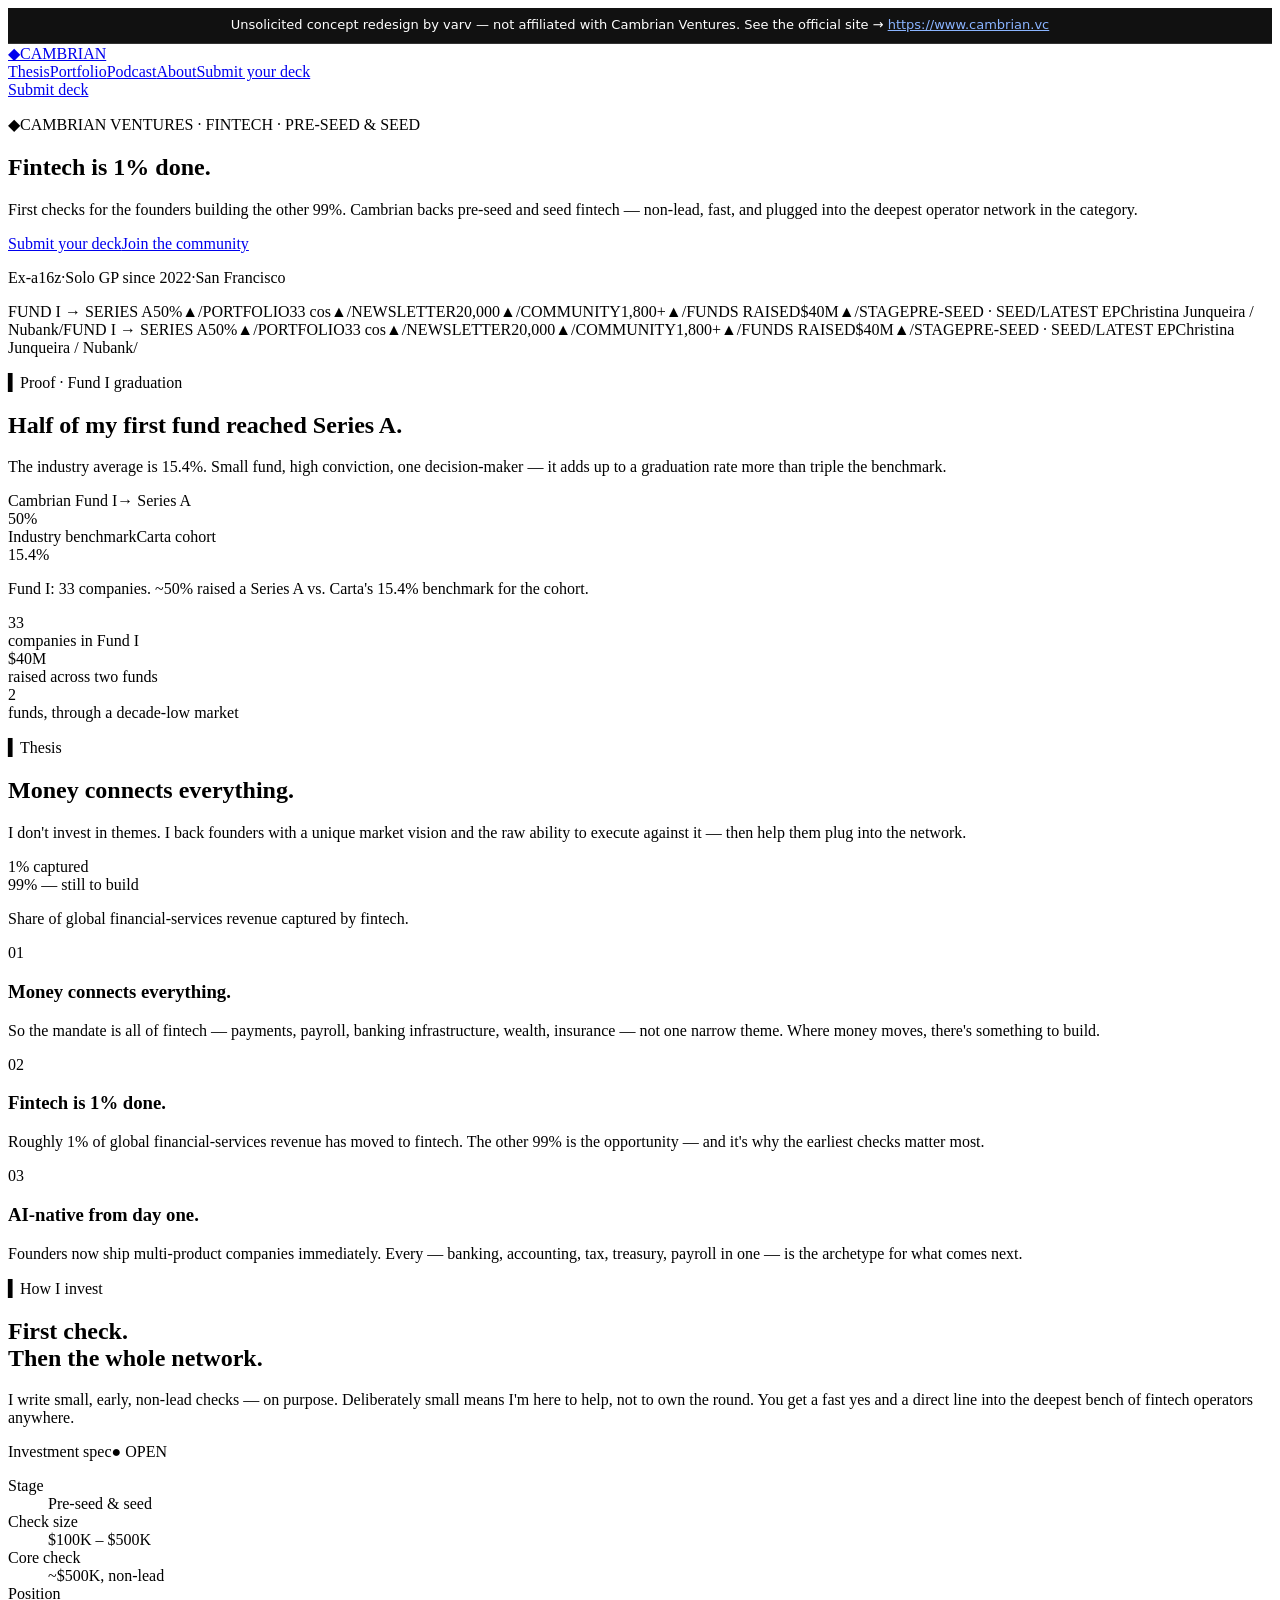
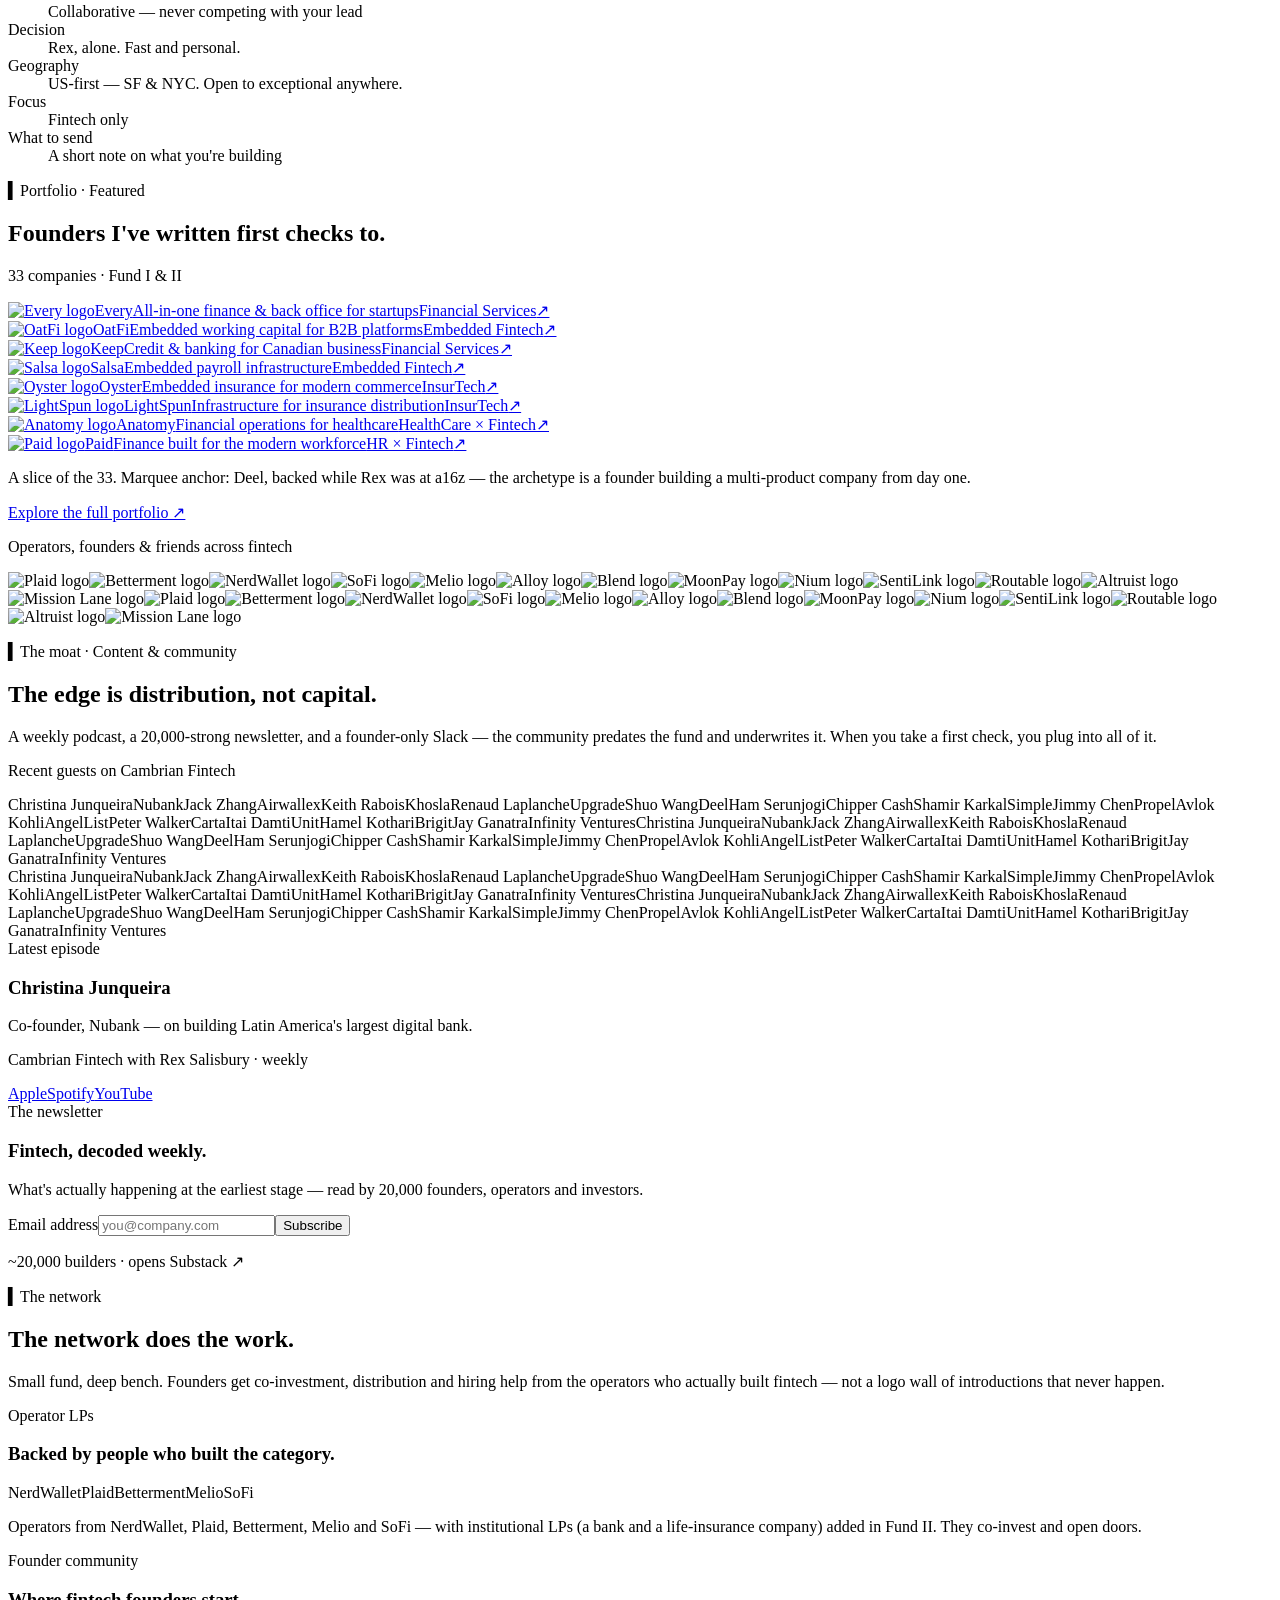
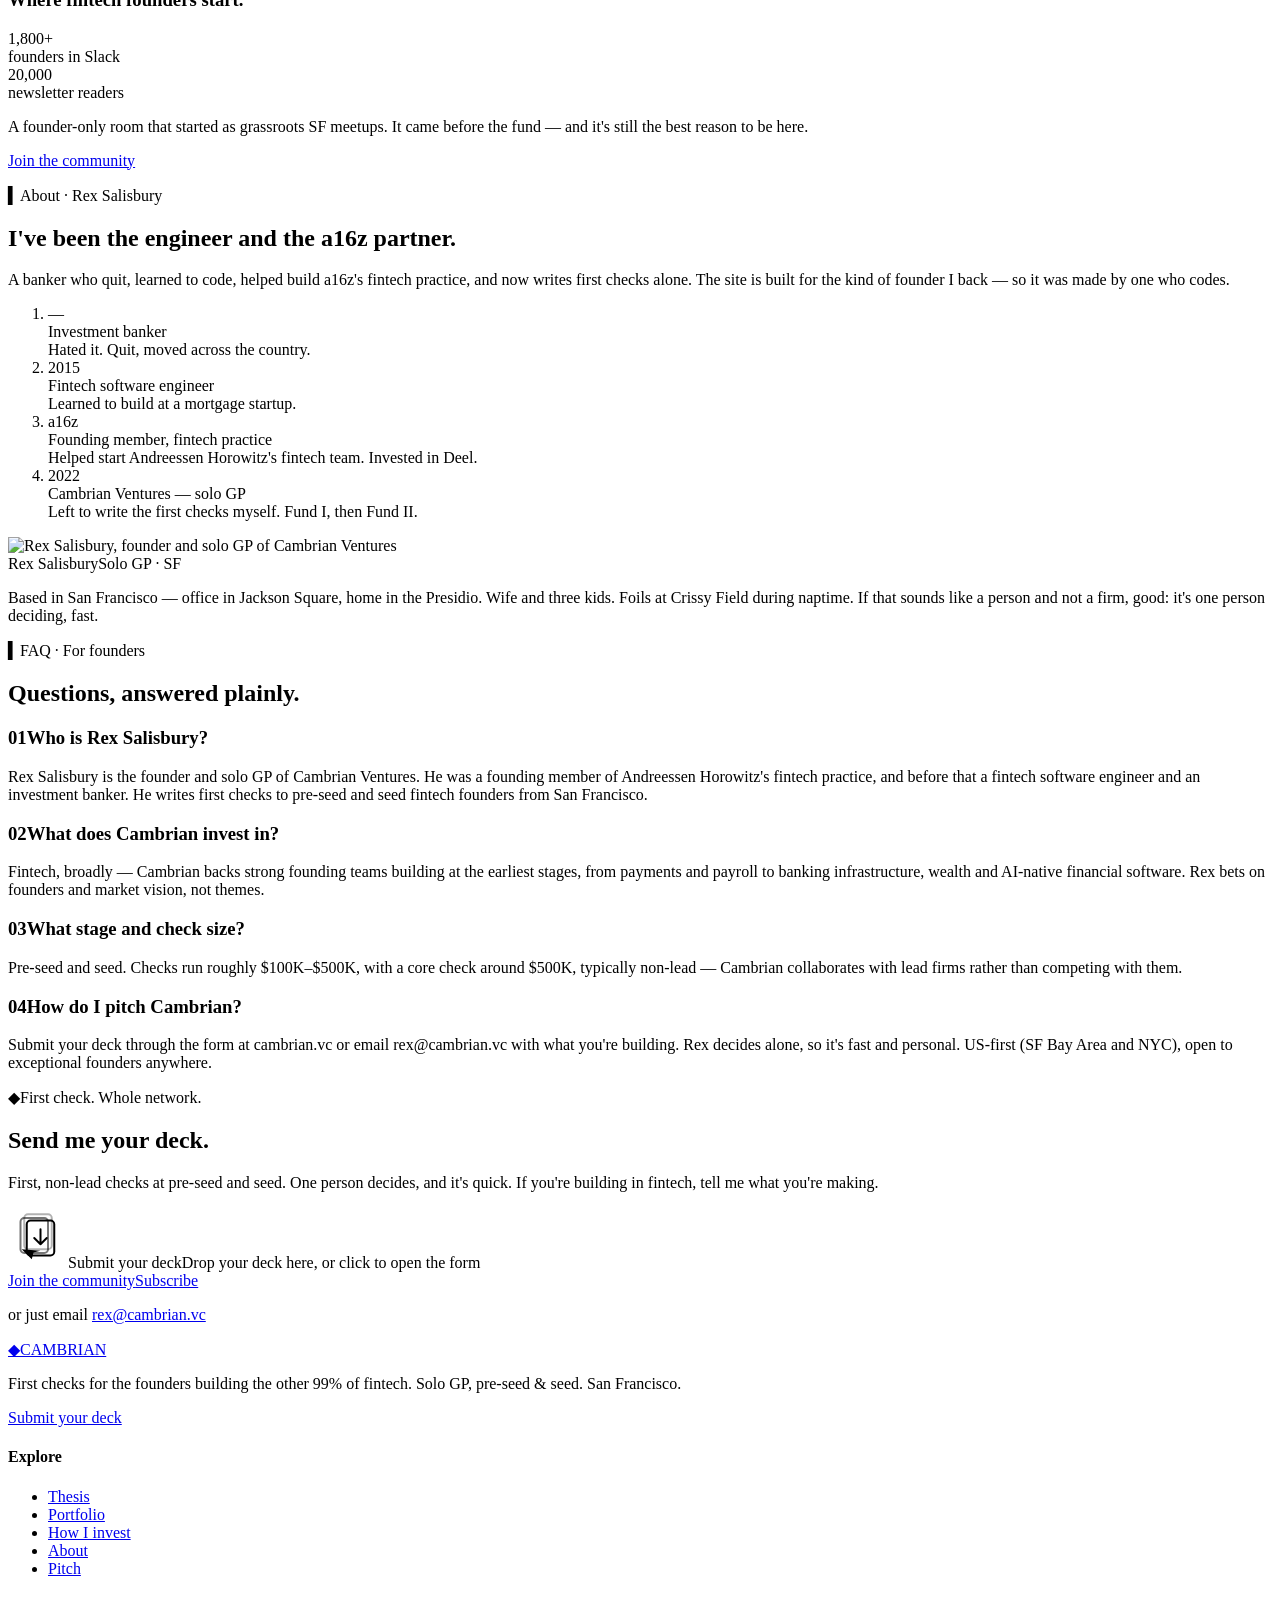
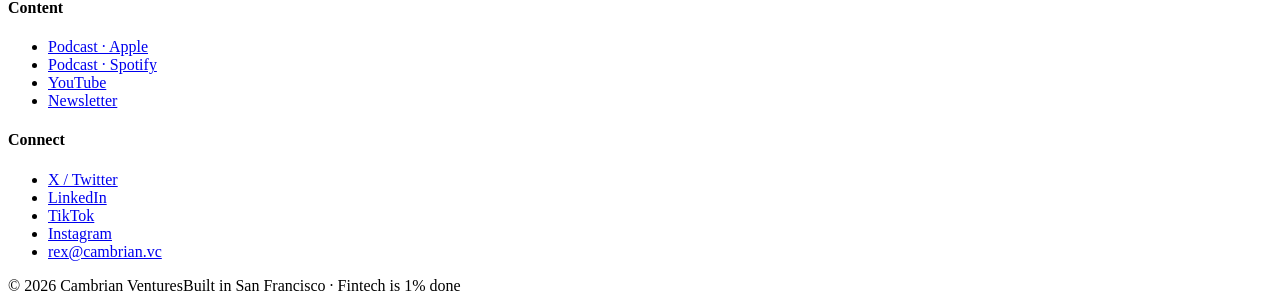
==== index.html @ ca916d4d "Deploy prep: GitHub Pages subpath fix + liability stack - Rewrite absolute /_next/ and internal asse" ====
<!DOCTYPE html><html lang="en" class="geist_1ca72cde-module__S_uLIq__variable geist_mono_2a9f4066-module__QBWwWG__variable"><head><meta name="robots" content="noindex,nofollow,noarchive"/><meta charSet="utf-8"/><meta name="viewport" content="width=device-width, initial-scale=1"/><link rel="preload" href="/cambrian/_next/static/media/797e433ab948586e-s.p.0r6juujl39pe6.woff2" as="font" crossorigin="" type="font/woff2"/><link rel="preload" href="/cambrian/_next/static/media/caa3a2e1cccd8315-s.p.0wgildi0cnwt9.woff2" as="font" crossorigin="" type="font/woff2"/><link rel="preload" href="/cambrian/rex.avif" as="image"/><link rel="stylesheet" href="/cambrian/_next/static/chunks/0fzm_truq3jv3.css" data-precedence="next"/><link rel="preload" as="script" fetchPriority="low" href="/cambrian/_next/static/chunks/1jq4o6yq14o4c.js"/><script src="/cambrian/_next/static/chunks/2imbn557mdp29.js" async=""></script><script src="/cambrian/_next/static/chunks/3rxl-jt3pdxgx.js" async=""></script><script src="/cambrian/_next/static/chunks/turbopack-0opnjlzilu2l3.js" async=""></script><script src="/cambrian/_next/static/chunks/158myu8e_yme3.js" async=""></script><script src="/cambrian/_next/static/chunks/3b26xrxtbwnue.js" async=""></script><meta name="next-size-adjust" content=""/><title>Cambrian Ventures — First checks for fintech&#x27;s earliest builders</title><meta name="description" content="Cambrian Ventures is a solo-GP, pre-seed and seed fintech fund founded in 2022 by Rex Salisbury (ex-a16z). It writes $100K–$500K first checks, non-lead, backed by the deepest operator network in fintech. ~50% of Fund I reached Series A vs. a 15.4% industry benchmark."/><meta name="author" content="Rex Salisbury"/><meta name="keywords" content="fintech VC,fintech venture capital,pre-seed fintech investor,seed fintech fund,solo GP fintech,Rex Salisbury,Cambrian Ventures,Cambrian fintech,fintech founder community"/><link rel="canonical" href="https://www.cambrian.vc/"/><meta property="og:title" content="Cambrian Ventures — First checks for fintech&#x27;s earliest builders"/><meta property="og:description" content="Cambrian Ventures is a solo-GP, pre-seed and seed fintech fund founded in 2022 by Rex Salisbury (ex-a16z). It writes $100K–$500K first checks, non-lead, backed by the deepest operator network in fintech. ~50% of Fund I reached Series A vs. a 15.4% industry benchmark."/><meta property="og:url" content="https://www.cambrian.vc/"/><meta property="og:site_name" content="Cambrian Ventures"/><meta property="og:locale" content="en_US"/><meta property="og:image" content="https://www.cambrian.vc/opengraph-image?45029b1f1884b88b"/><meta property="og:image:type" content="image/png"/><meta property="og:image:width" content="1200"/><meta property="og:image:height" content="630"/><meta property="og:image:alt" content="Cambrian Ventures — Fintech is 1% done."/><meta property="og:type" content="website"/><meta name="twitter:card" content="summary_large_image"/><meta name="twitter:site" content="@cambrianhq"/><meta name="twitter:creator" content="@rexsalisbury"/><meta name="twitter:title" content="Cambrian Ventures — First checks for fintech&#x27;s earliest builders"/><meta name="twitter:description" content="Cambrian Ventures is a solo-GP, pre-seed and seed fintech fund founded in 2022 by Rex Salisbury (ex-a16z). It writes $100K–$500K first checks, non-lead, backed by the deepest operator network in fintech. ~50% of Fund I reached Series A vs. a 15.4% industry benchmark."/><meta name="twitter:image" content="https://www.cambrian.vc/opengraph-image?45029b1f1884b88b"/><meta name="twitter:image:alt" content="Cambrian Ventures — Fintech is 1% done."/><meta name="twitter:image:type" content="image/png"/><meta name="twitter:image:width" content="1200"/><meta name="twitter:image:height" content="630"/><noscript><style>.reveal{opacity:1!important;transform:none!important}</style></noscript><script type="application/ld+json">{"@context":"https://schema.org","@graph":[{"@type":"Organization","@id":"https://www.cambrian.vc/#fund","name":"Cambrian Ventures","url":"https://www.cambrian.vc","email":"rex@cambrian.vc","description":"Solo-GP, pre-seed and seed fintech venture fund. Writes $100K–$500K first checks, non-lead, backed by an operator network from NerdWallet, Plaid, Betterment, Melio and SoFi.","foundingDate":"2022-01","founder":{"@id":"https://www.cambrian.vc/#rex"},"areaServed":"US","knowsAbout":["fintech","pre-seed investing","seed investing","financial infrastructure"],"sameAs":["https://www.linkedin.com/company/cambrianhq","https://x.com/rexsalisbury","https://youtube.com/@cambrianhq","https://cambrianhq.com"]},{"@type":"Person","@id":"https://www.cambrian.vc/#rex","name":"Rex Salisbury","jobTitle":"Solo General Partner","worksFor":{"@id":"https://www.cambrian.vc/#fund"},"description":"Founder and solo GP of Cambrian Ventures. Founding member of Andreessen Horowitz's fintech practice; former fintech software engineer and investment banker. Writes first checks to pre-seed and seed fintech founders.","email":"rex@cambrian.vc","homeLocation":"San Francisco, California","sameAs":["https://www.linkedin.com/in/rexsalisbury","https://x.com/rexsalisbury","https://rexsalisbury.substack.com","https://www.tiktok.com/@rex.salisbury","https://www.instagram.com/rexsalisbury"]},{"@type":"PodcastSeries","@id":"https://www.cambrian.vc/#podcast","name":"Cambrian Fintech with Rex Salisbury","url":"https://podcasts.apple.com/us/podcast/cambrian-fintech-with-rex-salisbury/id1677799041","author":{"@id":"https://www.cambrian.vc/#rex"},"webFeed":"https://cambrian.captivate.fm"},{"@type":"WebSite","@id":"https://www.cambrian.vc/#website","url":"https://www.cambrian.vc","name":"Cambrian Ventures","publisher":{"@id":"https://www.cambrian.vc/#fund"}}]}</script><script src="/cambrian/_next/static/chunks/0cz1d0mv5g_q7.js" noModule=""></script></head><body><div data-varv-disclaimer="1" style="position:sticky;top:0;z-index:2147483647;background:#111;color:#fff;font:500 13px/1.45 system-ui,-apple-system,Segoe UI,Roboto,sans-serif;padding:8px 14px;text-align:center;border-bottom:1px solid #333;box-sizing:border-box;">Unsolicited concept redesign by varv — not affiliated with Cambrian Ventures. See the official site → <a href="https://www.cambrian.vc" style="color:#8ab4ff;text-decoration:underline;">https://www.cambrian.vc</a></div><div hidden=""><!--$--><!--/$--></div><div class="scroll-progress fixed inset-x-0 top-0 z-[60] h-0.5 bg-signal" aria-hidden="true"></div><header class="fixed inset-x-0 top-0 z-50 transition-colors duration-300 border-b border-transparent"><div class="mx-auto flex h-16 w-full max-w-6xl items-center justify-between px-5 sm:px-8"><a href="#top" class="mono flex items-center gap-2 text-sm font-medium tracking-[0.22em] transition-colors text-paper"><span class="text-signal" aria-hidden="true">◆</span>CAMBRIAN</a><nav class="hidden items-center gap-8 md:flex"><a href="#thesis" class="link-underline text-sm transition-colors text-mist hover:text-paper">Thesis</a><a href="#portfolio" class="link-underline text-sm transition-colors text-mist hover:text-paper">Portfolio</a><a href="#podcast" class="link-underline text-sm transition-colors text-mist hover:text-paper">Podcast</a><a href="#about" class="link-underline text-sm transition-colors text-mist hover:text-paper">About</a><a href="https://airtable.com/app3KzoibQbrABDTV/shrROjb4txMGdrx8C" target="_blank" rel="noopener noreferrer" class="btn text-sm btn-signal">Submit your deck</a></nav><a href="https://airtable.com/app3KzoibQbrABDTV/shrROjb4txMGdrx8C" target="_blank" rel="noopener noreferrer" class="btn text-sm md:hidden btn-signal">Submit deck</a></div></header><main class="relative"><section id="top" class="hero-glow relative flex min-h-[100svh] flex-col justify-between overflow-hidden bg-ink text-paper"><div class="grid-ink grid-fade parallax pointer-events-none absolute inset-0" aria-hidden="true"></div><div class="relative flex flex-1 items-center px-5 pt-28 sm:px-8"><div class="mx-auto w-full max-w-6xl"><p class="rise eyebrow flex items-center gap-2 text-mist" style="--rise-delay:0s"><span class="text-signal" aria-hidden="true">◆</span>CAMBRIAN VENTURES · FINTECH · PRE-SEED &amp; SEED</p><h1 class="rise mt-6 max-w-4xl text-[clamp(2.9rem,8.2vw,6.75rem)] font-semibold leading-[0.98] tracking-tight" style="--rise-delay:0.08s">Fintech is <span class="text-signal">1%</span> done.</h1><p class="rise mt-7 max-w-xl text-lg leading-relaxed text-mist sm:text-xl" style="--rise-delay:0.16s">First checks for the founders building the other 99%. Cambrian backs pre-seed and seed fintech — non-lead, fast, and plugged into the deepest operator network in the category.</p><div class="rise mt-9 flex flex-wrap items-center gap-3" style="--rise-delay:0.24s"><a href="https://airtable.com/app3KzoibQbrABDTV/shrROjb4txMGdrx8C" class="btn btn-signal" target="_blank" rel="noopener noreferrer">Submit your deck</a><a href="https://cambrianhq.com" class="btn btn-ghost-d" target="_blank" rel="noopener noreferrer">Join the community</a></div><p class="rise mono mt-8 flex flex-wrap items-center gap-x-3 gap-y-1 text-[0.72rem] uppercase tracking-[0.14em] text-mist-2" style="--rise-delay:0.32s"><span>Ex-a16z</span><span aria-hidden="true" class="text-ink-3">·</span><span>Solo GP since 2022</span><span aria-hidden="true" class="text-ink-3">·</span><span>San Francisco</span></p></div></div><div class="relative"><div class="marquee-group overflow-hidden border-t hair-d bg-ink-2/60"><div class="mx-auto flex h-12 max-w-[100vw] items-center"><div class="marquee"><span class="mono flex items-center gap-2 whitespace-nowrap px-6 text-[0.78rem] text-mist"><span class="text-mist-2">FUND I → SERIES A</span><span class="tnum font-medium text-paper">50%</span><span class="text-signal" aria-hidden="true">▲</span><span class="pl-4 text-ink-3" aria-hidden="true">/</span></span><span class="mono flex items-center gap-2 whitespace-nowrap px-6 text-[0.78rem] text-mist"><span class="text-mist-2">PORTFOLIO</span><span class="tnum font-medium text-paper">33 cos</span><span class="text-signal" aria-hidden="true">▲</span><span class="pl-4 text-ink-3" aria-hidden="true">/</span></span><span class="mono flex items-center gap-2 whitespace-nowrap px-6 text-[0.78rem] text-mist"><span class="text-mist-2">NEWSLETTER</span><span class="tnum font-medium text-paper">20,000</span><span class="text-signal" aria-hidden="true">▲</span><span class="pl-4 text-ink-3" aria-hidden="true">/</span></span><span class="mono flex items-center gap-2 whitespace-nowrap px-6 text-[0.78rem] text-mist"><span class="text-mist-2">COMMUNITY</span><span class="tnum font-medium text-paper">1,800+</span><span class="text-signal" aria-hidden="true">▲</span><span class="pl-4 text-ink-3" aria-hidden="true">/</span></span><span class="mono flex items-center gap-2 whitespace-nowrap px-6 text-[0.78rem] text-mist"><span class="text-mist-2">FUNDS RAISED</span><span class="tnum font-medium text-paper">$40M</span><span class="text-signal" aria-hidden="true">▲</span><span class="pl-4 text-ink-3" aria-hidden="true">/</span></span><span class="mono flex items-center gap-2 whitespace-nowrap px-6 text-[0.78rem] text-mist"><span class="text-mist-2">STAGE</span><span class="tnum font-medium text-paper">PRE-SEED · SEED</span><span class="pl-4 text-ink-3" aria-hidden="true">/</span></span><span class="mono flex items-center gap-2 whitespace-nowrap px-6 text-[0.78rem] text-mist"><span class="text-mist-2">LATEST EP</span><span class="tnum font-medium text-paper">Christina Junqueira / Nubank</span><span class="pl-4 text-ink-3" aria-hidden="true">/</span></span><span class="mono flex items-center gap-2 whitespace-nowrap px-6 text-[0.78rem] text-mist"><span class="text-mist-2">FUND I → SERIES A</span><span class="tnum font-medium text-paper">50%</span><span class="text-signal" aria-hidden="true">▲</span><span class="pl-4 text-ink-3" aria-hidden="true">/</span></span><span class="mono flex items-center gap-2 whitespace-nowrap px-6 text-[0.78rem] text-mist"><span class="text-mist-2">PORTFOLIO</span><span class="tnum font-medium text-paper">33 cos</span><span class="text-signal" aria-hidden="true">▲</span><span class="pl-4 text-ink-3" aria-hidden="true">/</span></span><span class="mono flex items-center gap-2 whitespace-nowrap px-6 text-[0.78rem] text-mist"><span class="text-mist-2">NEWSLETTER</span><span class="tnum font-medium text-paper">20,000</span><span class="text-signal" aria-hidden="true">▲</span><span class="pl-4 text-ink-3" aria-hidden="true">/</span></span><span class="mono flex items-center gap-2 whitespace-nowrap px-6 text-[0.78rem] text-mist"><span class="text-mist-2">COMMUNITY</span><span class="tnum font-medium text-paper">1,800+</span><span class="text-signal" aria-hidden="true">▲</span><span class="pl-4 text-ink-3" aria-hidden="true">/</span></span><span class="mono flex items-center gap-2 whitespace-nowrap px-6 text-[0.78rem] text-mist"><span class="text-mist-2">FUNDS RAISED</span><span class="tnum font-medium text-paper">$40M</span><span class="text-signal" aria-hidden="true">▲</span><span class="pl-4 text-ink-3" aria-hidden="true">/</span></span><span class="mono flex items-center gap-2 whitespace-nowrap px-6 text-[0.78rem] text-mist"><span class="text-mist-2">STAGE</span><span class="tnum font-medium text-paper">PRE-SEED · SEED</span><span class="pl-4 text-ink-3" aria-hidden="true">/</span></span><span class="mono flex items-center gap-2 whitespace-nowrap px-6 text-[0.78rem] text-mist"><span class="text-mist-2">LATEST EP</span><span class="tnum font-medium text-paper">Christina Junqueira / Nubank</span><span class="pl-4 text-ink-3" aria-hidden="true">/</span></span></div></div></div></div></section><section class="relative scroll-mt-20 px-5 py-24 sm:px-8 sm:py-28 md:py-36 bg-paper text-ink "><div class="mx-auto w-full max-w-6xl "><div class="grid gap-12 md:grid-cols-[0.85fr_1.15fr] md:gap-16"><div><p class="eyebrow flex items-center gap-2 text-slate-2"><span class="text-signal" aria-hidden="true">▍</span>Proof · Fund I graduation</p><div class="reveal"><h2 class="mt-5 text-4xl font-semibold leading-[1.05] sm:text-5xl">Half of my first fund reached Series A.</h2></div><div class="reveal" style="transition-delay:0.08s"><p class="mt-5 max-w-md text-lg leading-relaxed text-slate">The industry average is 15.4%. Small fund, high conviction, one decision-maker — it adds up to a graduation rate more than triple the benchmark.</p></div></div><div class="reveal  flex flex-col justify-center gap-8"><div><div class="mb-2.5 flex items-baseline justify-between gap-4"><div><span class="font-medium">Cambrian Fund I</span><span class="mono ml-2 text-xs uppercase tracking-wider text-slate-2">→ Series A</span></div><span class="tnum text-2xl font-semibold sm:text-3xl text-signal">50%</span></div><div class="h-3.5 w-full overflow-hidden rounded-full bg-paper-3"><div class="bar-fill h-full rounded-full bg-signal" style="width:50%"></div></div></div><div><div class="mb-2.5 flex items-baseline justify-between gap-4"><div><span class="font-medium">Industry benchmark</span><span class="mono ml-2 text-xs uppercase tracking-wider text-slate-2">Carta cohort</span></div><span class="tnum text-2xl font-semibold sm:text-3xl text-slate">15.4%</span></div><div class="h-3.5 w-full overflow-hidden rounded-full bg-paper-3"><div class="bar-fill h-full rounded-full bg-slate-2" style="width:15.4%"></div></div></div><p class="mono text-xs leading-relaxed text-slate-2">Fund I: 33 companies. ~50% raised a Series A vs. Carta&#x27;s 15.4% benchmark for the cohort.</p></div></div><div class="reveal"><div class="mt-16 grid gap-px overflow-hidden rounded-2xl border hair sm:grid-cols-3"><div class="bg-paper-2 px-6 py-7"><div class="tnum text-3xl font-semibold sm:text-4xl">33</div><div class="mt-1.5 text-sm text-slate">companies in Fund I</div></div><div class="bg-paper-2 px-6 py-7"><div class="tnum text-3xl font-semibold sm:text-4xl">$40M</div><div class="mt-1.5 text-sm text-slate">raised across two funds</div></div><div class="bg-paper-2 px-6 py-7"><div class="tnum text-3xl font-semibold sm:text-4xl">2</div><div class="mt-1.5 text-sm text-slate">funds, through a decade-low market</div></div></div></div></div></section><section id="thesis" class="relative scroll-mt-20 px-5 py-24 sm:px-8 sm:py-28 md:py-36 bg-paper text-ink bg-paper-3"><div class="mx-auto w-full max-w-6xl "><p class="eyebrow flex items-center gap-2 text-slate-2"><span class="text-signal" aria-hidden="true">▍</span>Thesis</p><div class="reveal"><h2 class="mt-5 max-w-3xl text-4xl font-semibold leading-[1.04] sm:text-5xl md:text-6xl">Money connects everything.</h2></div><div class="reveal" style="transition-delay:0.06s"><p class="mt-6 max-w-xl text-lg leading-relaxed text-slate">I don&#x27;t invest in themes. I back founders with a unique market vision and the raw ability to execute against it — then help them plug into the network.</p></div><div class="reveal" style="transition-delay:0.1s"><div class="mt-12"><div class="grid-ink relative h-28 w-full overflow-hidden rounded-2xl bg-ink text-paper sm:h-32"><div class="absolute inset-y-0 left-0 w-[3px] bg-signal shadow-[0_0_26px_5px_rgba(18,183,106,0.55)]"></div><div class="absolute left-0 top-1/2 ml-4 -translate-y-1/2 sm:ml-6"><span class="inline-flex items-center gap-1.5 rounded-full bg-signal px-3 py-1 text-[0.72rem] font-semibold text-[#04140c]"><span class="tnum">1%</span> captured</span></div><div class="absolute inset-0 flex items-center justify-end pr-5 sm:pr-7"><span class="mono text-xs uppercase tracking-[0.18em] text-mist-2 sm:text-sm">99% — still to build</span></div></div><p class="mono mt-3 text-xs text-slate-2">Share of global financial-services revenue captured by fintech.</p></div></div><div class="mt-16 grid gap-px overflow-hidden rounded-2xl border hair md:grid-cols-3"><div class="reveal"><div class="h-full bg-paper-2 px-7 py-8"><span class="mono text-sm text-signal">01</span><h3 class="mt-4 text-xl font-semibold">Money connects everything.</h3><p class="mt-3 text-[0.95rem] leading-relaxed text-slate">So the mandate is all of fintech — payments, payroll, banking infrastructure, wealth, insurance — not one narrow theme. Where money moves, there&#x27;s something to build.</p></div></div><div class="reveal" style="transition-delay:0.08s"><div class="h-full bg-paper-2 px-7 py-8"><span class="mono text-sm text-signal">02</span><h3 class="mt-4 text-xl font-semibold">Fintech is 1% done.</h3><p class="mt-3 text-[0.95rem] leading-relaxed text-slate">Roughly 1% of global financial-services revenue has moved to fintech. The other 99% is the opportunity — and it&#x27;s why the earliest checks matter most.</p></div></div><div class="reveal" style="transition-delay:0.16s"><div class="h-full bg-paper-2 px-7 py-8"><span class="mono text-sm text-signal">03</span><h3 class="mt-4 text-xl font-semibold">AI-native from day one.</h3><p class="mt-3 text-[0.95rem] leading-relaxed text-slate">Founders now ship multi-product companies immediately. Every — banking, accounting, tax, treasury, payroll in one — is the archetype for what comes next.</p></div></div></div></div></section><section id="invest" class="relative scroll-mt-20 px-5 py-24 sm:px-8 sm:py-28 md:py-36 bg-ink text-paper "><div class="mx-auto w-full max-w-6xl "><div class="grid gap-12 md:grid-cols-[0.9fr_1.1fr] md:gap-20"><div><p class="eyebrow flex items-center gap-2 text-mist"><span class="text-signal" aria-hidden="true">▍</span>How I invest</p><div class="reveal"><h2 class="mt-5 text-4xl font-semibold leading-[1.05] sm:text-5xl">First check.<br/>Then the whole network.</h2></div><div class="reveal" style="transition-delay:0.08s"><p class="mt-6 max-w-md text-lg leading-relaxed text-mist">I write small, early, non-lead checks — on purpose. Deliberately small means I&#x27;m here to help, not to own the round. You get a fast yes and a direct line into the deepest bench of fintech operators anywhere.</p></div></div><div class="reveal" style="transition-delay:0.06s"><div class="overflow-hidden rounded-2xl border hair-d bg-ink-2"><div class="flex items-center justify-between border-b hair-d px-5 py-3"><span class="mono text-xs uppercase tracking-[0.15em] text-mist-2">Investment spec</span><span class="mono text-xs text-signal">● OPEN</span></div><dl><div class="flex flex-col gap-1 border-b hair-d px-5 py-4 last:border-b-0 sm:flex-row sm:items-baseline sm:gap-6"><dt class="mono w-40 shrink-0 text-xs uppercase tracking-[0.12em] text-mist-2">Stage</dt><dd class="text-[0.98rem] text-paper">Pre-seed &amp; seed</dd></div><div class="flex flex-col gap-1 border-b hair-d px-5 py-4 last:border-b-0 sm:flex-row sm:items-baseline sm:gap-6"><dt class="mono w-40 shrink-0 text-xs uppercase tracking-[0.12em] text-mist-2">Check size</dt><dd class="text-[0.98rem] text-paper">$100K – $500K</dd></div><div class="flex flex-col gap-1 border-b hair-d px-5 py-4 last:border-b-0 sm:flex-row sm:items-baseline sm:gap-6"><dt class="mono w-40 shrink-0 text-xs uppercase tracking-[0.12em] text-mist-2">Core check</dt><dd class="text-[0.98rem] text-paper">~$500K, non-lead</dd></div><div class="flex flex-col gap-1 border-b hair-d px-5 py-4 last:border-b-0 sm:flex-row sm:items-baseline sm:gap-6"><dt class="mono w-40 shrink-0 text-xs uppercase tracking-[0.12em] text-mist-2">Position</dt><dd class="text-[0.98rem] text-paper">Collaborative — never competing with your lead</dd></div><div class="flex flex-col gap-1 border-b hair-d px-5 py-4 last:border-b-0 sm:flex-row sm:items-baseline sm:gap-6"><dt class="mono w-40 shrink-0 text-xs uppercase tracking-[0.12em] text-mist-2">Decision</dt><dd class="text-[0.98rem] text-paper">Rex, alone. Fast and personal.</dd></div><div class="flex flex-col gap-1 border-b hair-d px-5 py-4 last:border-b-0 sm:flex-row sm:items-baseline sm:gap-6"><dt class="mono w-40 shrink-0 text-xs uppercase tracking-[0.12em] text-mist-2">Geography</dt><dd class="text-[0.98rem] text-paper">US-first — SF &amp; NYC. Open to exceptional anywhere.</dd></div><div class="flex flex-col gap-1 border-b hair-d px-5 py-4 last:border-b-0 sm:flex-row sm:items-baseline sm:gap-6"><dt class="mono w-40 shrink-0 text-xs uppercase tracking-[0.12em] text-mist-2">Focus</dt><dd class="text-[0.98rem] text-paper">Fintech only</dd></div><div class="flex flex-col gap-1 border-b hair-d px-5 py-4 last:border-b-0 sm:flex-row sm:items-baseline sm:gap-6"><dt class="mono w-40 shrink-0 text-xs uppercase tracking-[0.12em] text-mist-2">What to send</dt><dd class="text-[0.98rem] text-paper">A short note on what you&#x27;re building</dd></div></dl></div></div></div></div></section><section id="portfolio" class="relative scroll-mt-20 px-5 py-24 sm:px-8 sm:py-28 md:py-36 bg-paper text-ink "><div class="mx-auto w-full max-w-6xl "><div class="flex flex-wrap items-end justify-between gap-6"><div><p class="eyebrow flex items-center gap-2 text-slate-2"><span class="text-signal" aria-hidden="true">▍</span>Portfolio · Featured</p><div class="reveal"><h2 class="mt-5 max-w-2xl text-4xl font-semibold leading-[1.05] sm:text-5xl">Founders I&#x27;ve written first checks to.</h2></div></div><div class="reveal" style="transition-delay:0.08s"><p class="mono text-sm text-slate-2"><span class="tnum text-signal">33</span> companies · Fund I &amp; II</p></div></div><div class="mt-10 grid gap-4 sm:grid-cols-2"><div class="reveal"><a href="https://www.every.io/" class="pf-card group flex h-full items-center gap-5 rounded-2xl border hair bg-paper-2 p-5" target="_blank" rel="noopener noreferrer" aria-label="Every — All-in-one finance &amp; back office for startups"><span class="flex h-16 w-16 shrink-0 items-center justify-center overflow-hidden rounded-xl border hair"><img src="/cambrian/portfolio/every.jpg" alt="Every logo" width="64" height="64" loading="lazy" class="h-full w-full object-cover"/></span><span class="min-w-0 flex-1"><span class="flex items-center gap-2 text-lg font-semibold tracking-tight">Every</span><span class="mt-0.5 block text-[0.95rem] text-slate">All-in-one finance &amp; back office for startups</span><span class="mono mt-2 block text-[0.68rem] uppercase tracking-[0.12em] text-slate-2">Financial Services</span></span><span class="pf-arrow self-start text-slate-2 group-hover:text-signal" aria-hidden="true">↗</span></a></div><div class="reveal" style="transition-delay:0.06s"><a href="https://oatfi.com/" class="pf-card group flex h-full items-center gap-5 rounded-2xl border hair bg-paper-2 p-5" target="_blank" rel="noopener noreferrer" aria-label="OatFi — Embedded working capital for B2B platforms"><span class="flex h-16 w-16 shrink-0 items-center justify-center overflow-hidden rounded-xl border hair"><img src="/cambrian/portfolio/oatfi.jpg" alt="OatFi logo" width="64" height="64" loading="lazy" class="h-full w-full object-cover"/></span><span class="min-w-0 flex-1"><span class="flex items-center gap-2 text-lg font-semibold tracking-tight">OatFi</span><span class="mt-0.5 block text-[0.95rem] text-slate">Embedded working capital for B2B platforms</span><span class="mono mt-2 block text-[0.68rem] uppercase tracking-[0.12em] text-slate-2">Embedded Fintech</span></span><span class="pf-arrow self-start text-slate-2 group-hover:text-signal" aria-hidden="true">↗</span></a></div><div class="reveal"><a href="https://www.trykeep.com/" class="pf-card group flex h-full items-center gap-5 rounded-2xl border hair bg-paper-2 p-5" target="_blank" rel="noopener noreferrer" aria-label="Keep — Credit &amp; banking for Canadian business"><span class="flex h-16 w-16 shrink-0 items-center justify-center overflow-hidden rounded-xl border hair"><img src="/cambrian/portfolio/keep.jpg" alt="Keep logo" width="64" height="64" loading="lazy" class="h-full w-full object-cover"/></span><span class="min-w-0 flex-1"><span class="flex items-center gap-2 text-lg font-semibold tracking-tight">Keep</span><span class="mt-0.5 block text-[0.95rem] text-slate">Credit &amp; banking for Canadian business</span><span class="mono mt-2 block text-[0.68rem] uppercase tracking-[0.12em] text-slate-2">Financial Services</span></span><span class="pf-arrow self-start text-slate-2 group-hover:text-signal" aria-hidden="true">↗</span></a></div><div class="reveal" style="transition-delay:0.06s"><a href="https://www.salsa.dev/" class="pf-card group flex h-full items-center gap-5 rounded-2xl border hair bg-paper-2 p-5" target="_blank" rel="noopener noreferrer" aria-label="Salsa — Embedded payroll infrastructure"><span class="flex h-16 w-16 shrink-0 items-center justify-center overflow-hidden rounded-xl border hair"><img src="/cambrian/portfolio/salsa.jpg" alt="Salsa logo" width="64" height="64" loading="lazy" class="h-full w-full object-cover"/></span><span class="min-w-0 flex-1"><span class="flex items-center gap-2 text-lg font-semibold tracking-tight">Salsa</span><span class="mt-0.5 block text-[0.95rem] text-slate">Embedded payroll infrastructure</span><span class="mono mt-2 block text-[0.68rem] uppercase tracking-[0.12em] text-slate-2">Embedded Fintech</span></span><span class="pf-arrow self-start text-slate-2 group-hover:text-signal" aria-hidden="true">↗</span></a></div><div class="reveal"><a href="https://www.withoyster.com/" class="pf-card group flex h-full items-center gap-5 rounded-2xl border hair bg-paper-2 p-5" target="_blank" rel="noopener noreferrer" aria-label="Oyster — Embedded insurance for modern commerce"><span class="flex h-16 w-16 shrink-0 items-center justify-center overflow-hidden rounded-xl border hair"><img src="/cambrian/portfolio/oyster.jpg" alt="Oyster logo" width="64" height="64" loading="lazy" class="h-full w-full object-cover"/></span><span class="min-w-0 flex-1"><span class="flex items-center gap-2 text-lg font-semibold tracking-tight">Oyster</span><span class="mt-0.5 block text-[0.95rem] text-slate">Embedded insurance for modern commerce</span><span class="mono mt-2 block text-[0.68rem] uppercase tracking-[0.12em] text-slate-2">InsurTech</span></span><span class="pf-arrow self-start text-slate-2 group-hover:text-signal" aria-hidden="true">↗</span></a></div><div class="reveal" style="transition-delay:0.06s"><a href="https://www.lightspun.com/" class="pf-card group flex h-full items-center gap-5 rounded-2xl border hair bg-paper-2 p-5" target="_blank" rel="noopener noreferrer" aria-label="LightSpun — Infrastructure for insurance distribution"><span class="flex h-16 w-16 shrink-0 items-center justify-center overflow-hidden rounded-xl border hair"><img src="/cambrian/portfolio/lightspun.jpg" alt="LightSpun logo" width="64" height="64" loading="lazy" class="h-full w-full object-cover"/></span><span class="min-w-0 flex-1"><span class="flex items-center gap-2 text-lg font-semibold tracking-tight">LightSpun</span><span class="mt-0.5 block text-[0.95rem] text-slate">Infrastructure for insurance distribution</span><span class="mono mt-2 block text-[0.68rem] uppercase tracking-[0.12em] text-slate-2">InsurTech</span></span><span class="pf-arrow self-start text-slate-2 group-hover:text-signal" aria-hidden="true">↗</span></a></div><div class="reveal"><a href="https://www.anatomy.com/" class="pf-card group flex h-full items-center gap-5 rounded-2xl border hair bg-paper-2 p-5" target="_blank" rel="noopener noreferrer" aria-label="Anatomy — Financial operations for healthcare"><span class="flex h-16 w-16 shrink-0 items-center justify-center overflow-hidden rounded-xl border hair"><img src="/cambrian/portfolio/anatomy.jpg" alt="Anatomy logo" width="64" height="64" loading="lazy" class="h-full w-full object-cover"/></span><span class="min-w-0 flex-1"><span class="flex items-center gap-2 text-lg font-semibold tracking-tight">Anatomy</span><span class="mt-0.5 block text-[0.95rem] text-slate">Financial operations for healthcare</span><span class="mono mt-2 block text-[0.68rem] uppercase tracking-[0.12em] text-slate-2">HealthCare × Fintech</span></span><span class="pf-arrow self-start text-slate-2 group-hover:text-signal" aria-hidden="true">↗</span></a></div><div class="reveal" style="transition-delay:0.06s"><a href="https://hellopaid.com/" class="pf-card group flex h-full items-center gap-5 rounded-2xl border hair bg-paper-2 p-5" target="_blank" rel="noopener noreferrer" aria-label="Paid — Finance built for the modern workforce"><span class="flex h-16 w-16 shrink-0 items-center justify-center overflow-hidden rounded-xl border hair"><img src="/cambrian/portfolio/paid.jpg" alt="Paid logo" width="64" height="64" loading="lazy" class="h-full w-full object-cover"/></span><span class="min-w-0 flex-1"><span class="flex items-center gap-2 text-lg font-semibold tracking-tight">Paid</span><span class="mt-0.5 block text-[0.95rem] text-slate">Finance built for the modern workforce</span><span class="mono mt-2 block text-[0.68rem] uppercase tracking-[0.12em] text-slate-2">HR × Fintech</span></span><span class="pf-arrow self-start text-slate-2 group-hover:text-signal" aria-hidden="true">↗</span></a></div></div><div class="reveal" style="transition-delay:0.06s"><div class="mt-8 flex flex-wrap items-center justify-between gap-4"><p class="max-w-xl text-sm leading-relaxed text-slate-2">A slice of the 33. Marquee anchor: Deel, backed while Rex was at a16z — the archetype is a founder building a multi-product company from day one.</p><a href="https://www.cambrian.vc" class="mono text-sm font-medium text-ink link-underline" target="_blank" rel="noopener noreferrer">Explore the full portfolio ↗</a></div></div></div></section><div class="border-y hair-d bg-ink py-12 text-paper sm:py-14"><p class="mono mb-9 text-center text-[0.7rem] uppercase tracking-[0.2em] text-mist-2">Operators, founders &amp; friends across fintech</p><div class="belt-mask overflow-hidden"><div class="marquee marquee-slow logo-wall items-center"><span class="flex shrink-0 items-center px-8 sm:px-11" aria-hidden="false"><img src="/cambrian/logos/plaid.svg" alt="Plaid logo" loading="lazy"/></span><span class="flex shrink-0 items-center px-8 sm:px-11" aria-hidden="false"><img src="/cambrian/logos/betterment.svg" alt="Betterment logo" loading="lazy"/></span><span class="flex shrink-0 items-center px-8 sm:px-11" aria-hidden="false"><img src="/cambrian/logos/nerdwallet.svg" alt="NerdWallet logo" loading="lazy"/></span><span class="flex shrink-0 items-center px-8 sm:px-11" aria-hidden="false"><img src="/cambrian/logos/sofi.svg" alt="SoFi logo" loading="lazy"/></span><span class="flex shrink-0 items-center px-8 sm:px-11" aria-hidden="false"><img src="/cambrian/logos/melio.svg" alt="Melio logo" loading="lazy"/></span><span class="flex shrink-0 items-center px-8 sm:px-11" aria-hidden="false"><img src="/cambrian/logos/alloy.svg" alt="Alloy logo" loading="lazy"/></span><span class="flex shrink-0 items-center px-8 sm:px-11" aria-hidden="false"><img src="/cambrian/logos/blend.svg" alt="Blend logo" loading="lazy"/></span><span class="flex shrink-0 items-center px-8 sm:px-11" aria-hidden="false"><img src="/cambrian/logos/moonpay.svg" alt="MoonPay logo" loading="lazy"/></span><span class="flex shrink-0 items-center px-8 sm:px-11" aria-hidden="false"><img src="/cambrian/logos/nium.svg" alt="Nium logo" loading="lazy"/></span><span class="flex shrink-0 items-center px-8 sm:px-11" aria-hidden="false"><img src="/cambrian/logos/sentilink.svg" alt="SentiLink logo" loading="lazy"/></span><span class="flex shrink-0 items-center px-8 sm:px-11" aria-hidden="false"><img src="/cambrian/logos/routable.svg" alt="Routable logo" loading="lazy"/></span><span class="flex shrink-0 items-center px-8 sm:px-11" aria-hidden="false"><img src="/cambrian/logos/altruist.svg" alt="Altruist logo" loading="lazy"/></span><span class="flex shrink-0 items-center px-8 sm:px-11" aria-hidden="false"><img src="/cambrian/logos/missionlane.svg" alt="Mission Lane logo" loading="lazy"/></span><span class="flex shrink-0 items-center px-8 sm:px-11" aria-hidden="true"><img src="/cambrian/logos/plaid.svg" alt="Plaid logo" loading="lazy"/></span><span class="flex shrink-0 items-center px-8 sm:px-11" aria-hidden="true"><img src="/cambrian/logos/betterment.svg" alt="Betterment logo" loading="lazy"/></span><span class="flex shrink-0 items-center px-8 sm:px-11" aria-hidden="true"><img src="/cambrian/logos/nerdwallet.svg" alt="NerdWallet logo" loading="lazy"/></span><span class="flex shrink-0 items-center px-8 sm:px-11" aria-hidden="true"><img src="/cambrian/logos/sofi.svg" alt="SoFi logo" loading="lazy"/></span><span class="flex shrink-0 items-center px-8 sm:px-11" aria-hidden="true"><img src="/cambrian/logos/melio.svg" alt="Melio logo" loading="lazy"/></span><span class="flex shrink-0 items-center px-8 sm:px-11" aria-hidden="true"><img src="/cambrian/logos/alloy.svg" alt="Alloy logo" loading="lazy"/></span><span class="flex shrink-0 items-center px-8 sm:px-11" aria-hidden="true"><img src="/cambrian/logos/blend.svg" alt="Blend logo" loading="lazy"/></span><span class="flex shrink-0 items-center px-8 sm:px-11" aria-hidden="true"><img src="/cambrian/logos/moonpay.svg" alt="MoonPay logo" loading="lazy"/></span><span class="flex shrink-0 items-center px-8 sm:px-11" aria-hidden="true"><img src="/cambrian/logos/nium.svg" alt="Nium logo" loading="lazy"/></span><span class="flex shrink-0 items-center px-8 sm:px-11" aria-hidden="true"><img src="/cambrian/logos/sentilink.svg" alt="SentiLink logo" loading="lazy"/></span><span class="flex shrink-0 items-center px-8 sm:px-11" aria-hidden="true"><img src="/cambrian/logos/routable.svg" alt="Routable logo" loading="lazy"/></span><span class="flex shrink-0 items-center px-8 sm:px-11" aria-hidden="true"><img src="/cambrian/logos/altruist.svg" alt="Altruist logo" loading="lazy"/></span><span class="flex shrink-0 items-center px-8 sm:px-11" aria-hidden="true"><img src="/cambrian/logos/missionlane.svg" alt="Mission Lane logo" loading="lazy"/></span></div></div></div><section id="podcast" class="relative scroll-mt-20 px-5 py-24 sm:px-8 sm:py-28 md:py-36 bg-ink text-paper "><div class="mx-auto w-full max-w-6xl "><div class="max-w-2xl"><p class="eyebrow flex items-center gap-2 text-mist"><span class="text-signal" aria-hidden="true">▍</span>The moat · Content &amp; community</p><div class="reveal"><h2 class="mt-5 text-4xl font-semibold leading-[1.05] sm:text-5xl">The edge is distribution, not capital.</h2></div><div class="reveal" style="transition-delay:0.08s"><p class="mt-6 text-lg leading-relaxed text-mist">A weekly podcast, a 20,000-strong newsletter, and a founder-only Slack — the community predates the fund and underwrites it. When you take a first check, you plug into all of it.</p></div></div></div><div class="reveal" style="transition-delay:0.1s"><div class="mt-14 space-y-1"><p class="mono mb-4 px-5 text-center text-[0.7rem] uppercase tracking-[0.18em] text-mist-2 sm:px-8">Recent guests on Cambrian Fintech</p><div class="belt-mask overflow-hidden py-2"><div class="marquee marquee-slow"><span class="mx-2 flex items-center gap-3 whitespace-nowrap rounded-full border hair-d bg-ink-2 px-5 py-2.5"><span class="font-medium text-paper">Christina Junqueira</span><span class="mono text-xs uppercase tracking-[0.1em] text-signal">Nubank</span></span><span class="mx-2 flex items-center gap-3 whitespace-nowrap rounded-full border hair-d bg-ink-2 px-5 py-2.5"><span class="font-medium text-paper">Jack Zhang</span><span class="mono text-xs uppercase tracking-[0.1em] text-signal">Airwallex</span></span><span class="mx-2 flex items-center gap-3 whitespace-nowrap rounded-full border hair-d bg-ink-2 px-5 py-2.5"><span class="font-medium text-paper">Keith Rabois</span><span class="mono text-xs uppercase tracking-[0.1em] text-signal">Khosla</span></span><span class="mx-2 flex items-center gap-3 whitespace-nowrap rounded-full border hair-d bg-ink-2 px-5 py-2.5"><span class="font-medium text-paper">Renaud Laplanche</span><span class="mono text-xs uppercase tracking-[0.1em] text-signal">Upgrade</span></span><span class="mx-2 flex items-center gap-3 whitespace-nowrap rounded-full border hair-d bg-ink-2 px-5 py-2.5"><span class="font-medium text-paper">Shuo Wang</span><span class="mono text-xs uppercase tracking-[0.1em] text-signal">Deel</span></span><span class="mx-2 flex items-center gap-3 whitespace-nowrap rounded-full border hair-d bg-ink-2 px-5 py-2.5"><span class="font-medium text-paper">Ham Serunjogi</span><span class="mono text-xs uppercase tracking-[0.1em] text-signal">Chipper Cash</span></span><span class="mx-2 flex items-center gap-3 whitespace-nowrap rounded-full border hair-d bg-ink-2 px-5 py-2.5"><span class="font-medium text-paper">Shamir Karkal</span><span class="mono text-xs uppercase tracking-[0.1em] text-signal">Simple</span></span><span class="mx-2 flex items-center gap-3 whitespace-nowrap rounded-full border hair-d bg-ink-2 px-5 py-2.5"><span class="font-medium text-paper">Jimmy Chen</span><span class="mono text-xs uppercase tracking-[0.1em] text-signal">Propel</span></span><span class="mx-2 flex items-center gap-3 whitespace-nowrap rounded-full border hair-d bg-ink-2 px-5 py-2.5"><span class="font-medium text-paper">Avlok Kohli</span><span class="mono text-xs uppercase tracking-[0.1em] text-signal">AngelList</span></span><span class="mx-2 flex items-center gap-3 whitespace-nowrap rounded-full border hair-d bg-ink-2 px-5 py-2.5"><span class="font-medium text-paper">Peter Walker</span><span class="mono text-xs uppercase tracking-[0.1em] text-signal">Carta</span></span><span class="mx-2 flex items-center gap-3 whitespace-nowrap rounded-full border hair-d bg-ink-2 px-5 py-2.5"><span class="font-medium text-paper">Itai Damti</span><span class="mono text-xs uppercase tracking-[0.1em] text-signal">Unit</span></span><span class="mx-2 flex items-center gap-3 whitespace-nowrap rounded-full border hair-d bg-ink-2 px-5 py-2.5"><span class="font-medium text-paper">Hamel Kothari</span><span class="mono text-xs uppercase tracking-[0.1em] text-signal">Brigit</span></span><span class="mx-2 flex items-center gap-3 whitespace-nowrap rounded-full border hair-d bg-ink-2 px-5 py-2.5"><span class="font-medium text-paper">Jay Ganatra</span><span class="mono text-xs uppercase tracking-[0.1em] text-signal">Infinity Ventures</span></span><span class="mx-2 flex items-center gap-3 whitespace-nowrap rounded-full border hair-d bg-ink-2 px-5 py-2.5"><span class="font-medium text-paper">Christina Junqueira</span><span class="mono text-xs uppercase tracking-[0.1em] text-signal">Nubank</span></span><span class="mx-2 flex items-center gap-3 whitespace-nowrap rounded-full border hair-d bg-ink-2 px-5 py-2.5"><span class="font-medium text-paper">Jack Zhang</span><span class="mono text-xs uppercase tracking-[0.1em] text-signal">Airwallex</span></span><span class="mx-2 flex items-center gap-3 whitespace-nowrap rounded-full border hair-d bg-ink-2 px-5 py-2.5"><span class="font-medium text-paper">Keith Rabois</span><span class="mono text-xs uppercase tracking-[0.1em] text-signal">Khosla</span></span><span class="mx-2 flex items-center gap-3 whitespace-nowrap rounded-full border hair-d bg-ink-2 px-5 py-2.5"><span class="font-medium text-paper">Renaud Laplanche</span><span class="mono text-xs uppercase tracking-[0.1em] text-signal">Upgrade</span></span><span class="mx-2 flex items-center gap-3 whitespace-nowrap rounded-full border hair-d bg-ink-2 px-5 py-2.5"><span class="font-medium text-paper">Shuo Wang</span><span class="mono text-xs uppercase tracking-[0.1em] text-signal">Deel</span></span><span class="mx-2 flex items-center gap-3 whitespace-nowrap rounded-full border hair-d bg-ink-2 px-5 py-2.5"><span class="font-medium text-paper">Ham Serunjogi</span><span class="mono text-xs uppercase tracking-[0.1em] text-signal">Chipper Cash</span></span><span class="mx-2 flex items-center gap-3 whitespace-nowrap rounded-full border hair-d bg-ink-2 px-5 py-2.5"><span class="font-medium text-paper">Shamir Karkal</span><span class="mono text-xs uppercase tracking-[0.1em] text-signal">Simple</span></span><span class="mx-2 flex items-center gap-3 whitespace-nowrap rounded-full border hair-d bg-ink-2 px-5 py-2.5"><span class="font-medium text-paper">Jimmy Chen</span><span class="mono text-xs uppercase tracking-[0.1em] text-signal">Propel</span></span><span class="mx-2 flex items-center gap-3 whitespace-nowrap rounded-full border hair-d bg-ink-2 px-5 py-2.5"><span class="font-medium text-paper">Avlok Kohli</span><span class="mono text-xs uppercase tracking-[0.1em] text-signal">AngelList</span></span><span class="mx-2 flex items-center gap-3 whitespace-nowrap rounded-full border hair-d bg-ink-2 px-5 py-2.5"><span class="font-medium text-paper">Peter Walker</span><span class="mono text-xs uppercase tracking-[0.1em] text-signal">Carta</span></span><span class="mx-2 flex items-center gap-3 whitespace-nowrap rounded-full border hair-d bg-ink-2 px-5 py-2.5"><span class="font-medium text-paper">Itai Damti</span><span class="mono text-xs uppercase tracking-[0.1em] text-signal">Unit</span></span><span class="mx-2 flex items-center gap-3 whitespace-nowrap rounded-full border hair-d bg-ink-2 px-5 py-2.5"><span class="font-medium text-paper">Hamel Kothari</span><span class="mono text-xs uppercase tracking-[0.1em] text-signal">Brigit</span></span><span class="mx-2 flex items-center gap-3 whitespace-nowrap rounded-full border hair-d bg-ink-2 px-5 py-2.5"><span class="font-medium text-paper">Jay Ganatra</span><span class="mono text-xs uppercase tracking-[0.1em] text-signal">Infinity Ventures</span></span></div></div><div class="belt-mask overflow-hidden py-2"><div class="marquee marquee-slow" style="animation-direction:reverse"><span class="mx-2 flex items-center gap-3 whitespace-nowrap rounded-full border hair-d bg-ink-2 px-5 py-2.5"><span class="font-medium text-paper">Christina Junqueira</span><span class="mono text-xs uppercase tracking-[0.1em] text-signal">Nubank</span></span><span class="mx-2 flex items-center gap-3 whitespace-nowrap rounded-full border hair-d bg-ink-2 px-5 py-2.5"><span class="font-medium text-paper">Jack Zhang</span><span class="mono text-xs uppercase tracking-[0.1em] text-signal">Airwallex</span></span><span class="mx-2 flex items-center gap-3 whitespace-nowrap rounded-full border hair-d bg-ink-2 px-5 py-2.5"><span class="font-medium text-paper">Keith Rabois</span><span class="mono text-xs uppercase tracking-[0.1em] text-signal">Khosla</span></span><span class="mx-2 flex items-center gap-3 whitespace-nowrap rounded-full border hair-d bg-ink-2 px-5 py-2.5"><span class="font-medium text-paper">Renaud Laplanche</span><span class="mono text-xs uppercase tracking-[0.1em] text-signal">Upgrade</span></span><span class="mx-2 flex items-center gap-3 whitespace-nowrap rounded-full border hair-d bg-ink-2 px-5 py-2.5"><span class="font-medium text-paper">Shuo Wang</span><span class="mono text-xs uppercase tracking-[0.1em] text-signal">Deel</span></span><span class="mx-2 flex items-center gap-3 whitespace-nowrap rounded-full border hair-d bg-ink-2 px-5 py-2.5"><span class="font-medium text-paper">Ham Serunjogi</span><span class="mono text-xs uppercase tracking-[0.1em] text-signal">Chipper Cash</span></span><span class="mx-2 flex items-center gap-3 whitespace-nowrap rounded-full border hair-d bg-ink-2 px-5 py-2.5"><span class="font-medium text-paper">Shamir Karkal</span><span class="mono text-xs uppercase tracking-[0.1em] text-signal">Simple</span></span><span class="mx-2 flex items-center gap-3 whitespace-nowrap rounded-full border hair-d bg-ink-2 px-5 py-2.5"><span class="font-medium text-paper">Jimmy Chen</span><span class="mono text-xs uppercase tracking-[0.1em] text-signal">Propel</span></span><span class="mx-2 flex items-center gap-3 whitespace-nowrap rounded-full border hair-d bg-ink-2 px-5 py-2.5"><span class="font-medium text-paper">Avlok Kohli</span><span class="mono text-xs uppercase tracking-[0.1em] text-signal">AngelList</span></span><span class="mx-2 flex items-center gap-3 whitespace-nowrap rounded-full border hair-d bg-ink-2 px-5 py-2.5"><span class="font-medium text-paper">Peter Walker</span><span class="mono text-xs uppercase tracking-[0.1em] text-signal">Carta</span></span><span class="mx-2 flex items-center gap-3 whitespace-nowrap rounded-full border hair-d bg-ink-2 px-5 py-2.5"><span class="font-medium text-paper">Itai Damti</span><span class="mono text-xs uppercase tracking-[0.1em] text-signal">Unit</span></span><span class="mx-2 flex items-center gap-3 whitespace-nowrap rounded-full border hair-d bg-ink-2 px-5 py-2.5"><span class="font-medium text-paper">Hamel Kothari</span><span class="mono text-xs uppercase tracking-[0.1em] text-signal">Brigit</span></span><span class="mx-2 flex items-center gap-3 whitespace-nowrap rounded-full border hair-d bg-ink-2 px-5 py-2.5"><span class="font-medium text-paper">Jay Ganatra</span><span class="mono text-xs uppercase tracking-[0.1em] text-signal">Infinity Ventures</span></span><span class="mx-2 flex items-center gap-3 whitespace-nowrap rounded-full border hair-d bg-ink-2 px-5 py-2.5"><span class="font-medium text-paper">Christina Junqueira</span><span class="mono text-xs uppercase tracking-[0.1em] text-signal">Nubank</span></span><span class="mx-2 flex items-center gap-3 whitespace-nowrap rounded-full border hair-d bg-ink-2 px-5 py-2.5"><span class="font-medium text-paper">Jack Zhang</span><span class="mono text-xs uppercase tracking-[0.1em] text-signal">Airwallex</span></span><span class="mx-2 flex items-center gap-3 whitespace-nowrap rounded-full border hair-d bg-ink-2 px-5 py-2.5"><span class="font-medium text-paper">Keith Rabois</span><span class="mono text-xs uppercase tracking-[0.1em] text-signal">Khosla</span></span><span class="mx-2 flex items-center gap-3 whitespace-nowrap rounded-full border hair-d bg-ink-2 px-5 py-2.5"><span class="font-medium text-paper">Renaud Laplanche</span><span class="mono text-xs uppercase tracking-[0.1em] text-signal">Upgrade</span></span><span class="mx-2 flex items-center gap-3 whitespace-nowrap rounded-full border hair-d bg-ink-2 px-5 py-2.5"><span class="font-medium text-paper">Shuo Wang</span><span class="mono text-xs uppercase tracking-[0.1em] text-signal">Deel</span></span><span class="mx-2 flex items-center gap-3 whitespace-nowrap rounded-full border hair-d bg-ink-2 px-5 py-2.5"><span class="font-medium text-paper">Ham Serunjogi</span><span class="mono text-xs uppercase tracking-[0.1em] text-signal">Chipper Cash</span></span><span class="mx-2 flex items-center gap-3 whitespace-nowrap rounded-full border hair-d bg-ink-2 px-5 py-2.5"><span class="font-medium text-paper">Shamir Karkal</span><span class="mono text-xs uppercase tracking-[0.1em] text-signal">Simple</span></span><span class="mx-2 flex items-center gap-3 whitespace-nowrap rounded-full border hair-d bg-ink-2 px-5 py-2.5"><span class="font-medium text-paper">Jimmy Chen</span><span class="mono text-xs uppercase tracking-[0.1em] text-signal">Propel</span></span><span class="mx-2 flex items-center gap-3 whitespace-nowrap rounded-full border hair-d bg-ink-2 px-5 py-2.5"><span class="font-medium text-paper">Avlok Kohli</span><span class="mono text-xs uppercase tracking-[0.1em] text-signal">AngelList</span></span><span class="mx-2 flex items-center gap-3 whitespace-nowrap rounded-full border hair-d bg-ink-2 px-5 py-2.5"><span class="font-medium text-paper">Peter Walker</span><span class="mono text-xs uppercase tracking-[0.1em] text-signal">Carta</span></span><span class="mx-2 flex items-center gap-3 whitespace-nowrap rounded-full border hair-d bg-ink-2 px-5 py-2.5"><span class="font-medium text-paper">Itai Damti</span><span class="mono text-xs uppercase tracking-[0.1em] text-signal">Unit</span></span><span class="mx-2 flex items-center gap-3 whitespace-nowrap rounded-full border hair-d bg-ink-2 px-5 py-2.5"><span class="font-medium text-paper">Hamel Kothari</span><span class="mono text-xs uppercase tracking-[0.1em] text-signal">Brigit</span></span><span class="mx-2 flex items-center gap-3 whitespace-nowrap rounded-full border hair-d bg-ink-2 px-5 py-2.5"><span class="font-medium text-paper">Jay Ganatra</span><span class="mono text-xs uppercase tracking-[0.1em] text-signal">Infinity Ventures</span></span></div></div></div></div><div class="mx-auto w-full max-w-6xl mt-16"><div class="grid gap-5 md:grid-cols-2"><div class="reveal"><div class="flex h-full flex-col justify-between rounded-2xl border hair-d bg-ink-2 p-7"><div><div class="flex items-center gap-2"><span class="relative flex h-2 w-2"><span class="absolute inline-flex h-full w-full animate-ping rounded-full bg-signal opacity-60"></span><span class="relative inline-flex h-2 w-2 rounded-full bg-signal"></span></span><span class="mono text-xs uppercase tracking-[0.14em] text-mist-2">Latest episode</span></div><h3 class="mt-4 text-2xl font-semibold">Christina Junqueira</h3><p class="mt-1 text-mist">Co-founder, Nubank — on building Latin America&#x27;s largest digital bank.</p><p class="mono mt-5 text-xs uppercase tracking-[0.12em] text-mist-2">Cambrian Fintech with Rex Salisbury · weekly</p></div><div class="mt-7 flex flex-wrap gap-2.5"><a href="https://podcasts.apple.com/us/podcast/cambrian-fintech-with-rex-salisbury/id1677799041" class="btn btn-ghost-d text-sm" target="_blank" rel="noopener noreferrer">Apple</a><a href="https://open.spotify.com/show/1hH4Py48lfqYi6BJcmdf50" class="btn btn-ghost-d text-sm" target="_blank" rel="noopener noreferrer">Spotify</a><a href="https://youtube.com/@cambrianhq" class="btn btn-ghost-d text-sm" target="_blank" rel="noopener noreferrer">YouTube</a></div></div></div><div class="reveal" style="transition-delay:0.08s"><div class="flex h-full flex-col justify-between rounded-2xl border hair-d bg-ink-2 p-7"><div><span class="mono text-xs uppercase tracking-[0.14em] text-mist-2">The newsletter</span><h3 class="mt-4 text-2xl font-semibold">Fintech, decoded weekly.</h3><p class="mt-1 text-mist">What&#x27;s actually happening at the earliest stage — read by 20,000 founders, operators and investors.</p></div><div class="mt-7"><form class="w-full"><div class="flex flex-col gap-2.5 sm:flex-row"><label for="nl-email" class="sr-only">Email address</label><input id="nl-email" type="email" required="" placeholder="you@company.com" class="w-full flex-1 rounded-full border hair-d bg-ink px-5 py-3 text-paper placeholder:text-mist-2 focus:border-signal focus:outline-none" value=""/><button type="submit" class="btn btn-signal justify-center">Subscribe</button></div><p class="mono mt-2.5 text-[0.7rem] uppercase tracking-[0.12em] text-mist-2">~20,000 builders · opens Substack ↗</p></form></div></div></div></div></div></section><section id="network" class="relative scroll-mt-20 px-5 py-24 sm:px-8 sm:py-28 md:py-36 bg-paper text-ink "><div class="mx-auto w-full max-w-6xl "><div class="max-w-2xl"><p class="eyebrow flex items-center gap-2 text-slate-2"><span class="text-signal" aria-hidden="true">▍</span>The network</p><div class="reveal"><h2 class="mt-5 text-4xl font-semibold leading-[1.05] sm:text-5xl">The network does the work.</h2></div><div class="reveal" style="transition-delay:0.08s"><p class="mt-6 text-lg leading-relaxed text-slate">Small fund, deep bench. Founders get co-investment, distribution and hiring help from the operators who actually built fintech — not a logo wall of introductions that never happen.</p></div></div><div class="mt-12 grid gap-5 md:grid-cols-2"><div class="reveal"><div class="flex h-full flex-col rounded-2xl border hair bg-paper-2 p-7"><span class="mono text-xs uppercase tracking-[0.14em] text-slate-2">Operator LPs</span><h3 class="mt-3 text-xl font-semibold">Backed by people who built the category.</h3><div class="mt-6 flex flex-wrap gap-2.5"><span class="rounded-full border hair bg-paper px-4 py-1.5 text-sm font-medium">NerdWallet</span><span class="rounded-full border hair bg-paper px-4 py-1.5 text-sm font-medium">Plaid</span><span class="rounded-full border hair bg-paper px-4 py-1.5 text-sm font-medium">Betterment</span><span class="rounded-full border hair bg-paper px-4 py-1.5 text-sm font-medium">Melio</span><span class="rounded-full border hair bg-paper px-4 py-1.5 text-sm font-medium">SoFi</span></div><p class="mt-5 text-[0.95rem] leading-relaxed text-slate">Operators from NerdWallet, Plaid, Betterment, Melio and SoFi — with institutional LPs (a bank and a life-insurance company) added in Fund II. They co-invest and open doors.</p></div></div><div class="reveal" style="transition-delay:0.08s"><div class="flex h-full flex-col rounded-2xl border hair bg-paper-2 p-7"><span class="mono text-xs uppercase tracking-[0.14em] text-slate-2">Founder community</span><h3 class="mt-3 text-xl font-semibold">Where fintech founders start.</h3><div class="mt-6 flex items-end gap-8"><div><div class="tnum text-4xl font-semibold">1,800+</div><div class="mt-1 text-sm text-slate">founders in Slack</div></div><div><div class="tnum text-4xl font-semibold">20,000</div><div class="mt-1 text-sm text-slate">newsletter readers</div></div></div><p class="mt-5 text-[0.95rem] leading-relaxed text-slate">A founder-only room that started as grassroots SF meetups. It came before the fund — and it&#x27;s still the best reason to be here.</p><div class="mt-6"><a href="https://cambrianhq.com" class="btn btn-ink" target="_blank" rel="noopener noreferrer">Join the community</a></div></div></div></div></div></section><section id="about" class="relative scroll-mt-20 px-5 py-24 sm:px-8 sm:py-28 md:py-36 bg-paper text-ink bg-paper-3"><div class="mx-auto w-full max-w-6xl "><div class="grid gap-14 md:grid-cols-[1.05fr_0.95fr] md:gap-20"><div><p class="eyebrow flex items-center gap-2 text-slate-2"><span class="text-signal" aria-hidden="true">▍</span>About · Rex Salisbury</p><div class="reveal"><h2 class="mt-5 text-4xl font-semibold leading-[1.05] sm:text-5xl">I&#x27;ve been the engineer and the a16z partner.</h2></div><div class="reveal" style="transition-delay:0.06s"><p class="mt-6 max-w-md text-lg leading-relaxed text-slate">A banker who quit, learned to code, helped build a16z&#x27;s fintech practice, and now writes first checks alone. The site is built for the kind of founder I back — so it was made by one who codes.</p></div><ol class="mt-10 border-l hair"><div class="reveal"><li class="relative pl-6 pb-8 last:pb-0"><span class="absolute -left-[5px] top-1.5 h-2.5 w-2.5 rounded-full bg-signal ring-4 ring-paper-3" aria-hidden="true"></span><div class="mono text-xs uppercase tracking-[0.14em] text-slate-2">—</div><div class="mt-1 text-lg font-medium">Investment banker</div><div class="mt-0.5 text-[0.95rem] text-slate">Hated it. Quit, moved across the country.</div></li></div><div class="reveal" style="transition-delay:0.06s"><li class="relative pl-6 pb-8 last:pb-0"><span class="absolute -left-[5px] top-1.5 h-2.5 w-2.5 rounded-full bg-signal ring-4 ring-paper-3" aria-hidden="true"></span><div class="mono text-xs uppercase tracking-[0.14em] text-slate-2">2015</div><div class="mt-1 text-lg font-medium">Fintech software engineer</div><div class="mt-0.5 text-[0.95rem] text-slate">Learned to build at a mortgage startup.</div></li></div><div class="reveal" style="transition-delay:0.12s"><li class="relative pl-6 pb-8 last:pb-0"><span class="absolute -left-[5px] top-1.5 h-2.5 w-2.5 rounded-full bg-signal ring-4 ring-paper-3" aria-hidden="true"></span><div class="mono text-xs uppercase tracking-[0.14em] text-slate-2">a16z</div><div class="mt-1 text-lg font-medium">Founding member, fintech practice</div><div class="mt-0.5 text-[0.95rem] text-slate">Helped start Andreessen Horowitz&#x27;s fintech team. Invested in Deel.</div></li></div><div class="reveal" style="transition-delay:0.18s"><li class="relative pl-6 pb-8 last:pb-0"><span class="absolute -left-[5px] top-1.5 h-2.5 w-2.5 rounded-full bg-signal ring-4 ring-paper-3" aria-hidden="true"></span><div class="mono text-xs uppercase tracking-[0.14em] text-slate-2">2022</div><div class="mt-1 text-lg font-medium">Cambrian Ventures — solo GP</div><div class="mt-0.5 text-[0.95rem] text-slate">Left to write the first checks myself. Fund I, then Fund II.</div></li></div></ol></div><div class="reveal" style="transition-delay:0.08s"><div class="md:sticky md:top-24"><div class="overflow-hidden rounded-2xl border hair bg-ink text-paper"><img src="/cambrian/rex.avif" alt="Rex Salisbury, founder and solo GP of Cambrian Ventures" width="720" height="900" class="aspect-[4/5] w-full object-cover"/><div class="flex items-center justify-between border-t hair-d px-5 py-3"><span class="mono text-xs uppercase tracking-[0.12em] text-mist">Rex Salisbury</span><span class="mono text-xs text-mist-2">Solo GP · SF</span></div></div><p class="mt-6 leading-relaxed text-slate">Based in San Francisco — office in Jackson Square, home in the Presidio. Wife and three kids. Foils at Crissy Field during naptime. If that sounds like a person and not a firm, good: it&#x27;s one person deciding, fast.</p></div></div></div></div></section><section id="faq" class="relative scroll-mt-20 px-5 py-24 sm:px-8 sm:py-28 md:py-36 bg-paper text-ink "><script type="application/ld+json">{"@context":"https://schema.org","@type":"FAQPage","mainEntity":[{"@type":"Question","name":"Who is Rex Salisbury?","acceptedAnswer":{"@type":"Answer","text":"Rex Salisbury is the founder and solo GP of Cambrian Ventures. He was a founding member of Andreessen Horowitz's fintech practice, and before that a fintech software engineer and an investment banker. He writes first checks to pre-seed and seed fintech founders from San Francisco."}},{"@type":"Question","name":"What does Cambrian invest in?","acceptedAnswer":{"@type":"Answer","text":"Fintech, broadly — Cambrian backs strong founding teams building at the earliest stages, from payments and payroll to banking infrastructure, wealth and AI-native financial software. Rex bets on founders and market vision, not themes."}},{"@type":"Question","name":"What stage and check size?","acceptedAnswer":{"@type":"Answer","text":"Pre-seed and seed. Checks run roughly $100K–$500K, with a core check around $500K, typically non-lead — Cambrian collaborates with lead firms rather than competing with them."}},{"@type":"Question","name":"How do I pitch Cambrian?","acceptedAnswer":{"@type":"Answer","text":"Submit your deck through the form at cambrian.vc or email rex@cambrian.vc with what you're building. Rex decides alone, so it's fast and personal. US-first (SF Bay Area and NYC), open to exceptional founders anywhere."}}]}</script><div class="mx-auto w-full max-w-6xl "><p class="eyebrow flex items-center gap-2 text-slate-2"><span class="text-signal" aria-hidden="true">▍</span>FAQ · For founders</p><div class="reveal"><h2 class="mt-5 max-w-2xl text-4xl font-semibold leading-[1.05] sm:text-5xl">Questions, answered plainly.</h2></div><div class="mt-12 grid gap-px overflow-hidden rounded-2xl border hair sm:grid-cols-2"><div class="reveal"><div class="h-full bg-paper-2 p-7"><h3 class="flex gap-3 text-lg font-semibold"><span class="mono text-sm text-signal">01</span>Who is Rex Salisbury?</h3><p class="mt-3 pl-8 leading-relaxed text-slate">Rex Salisbury is the founder and solo GP of Cambrian Ventures. He was a founding member of Andreessen Horowitz&#x27;s fintech practice, and before that a fintech software engineer and an investment banker. He writes first checks to pre-seed and seed fintech founders from San Francisco.</p></div></div><div class="reveal" style="transition-delay:0.06s"><div class="h-full bg-paper-2 p-7"><h3 class="flex gap-3 text-lg font-semibold"><span class="mono text-sm text-signal">02</span>What does Cambrian invest in?</h3><p class="mt-3 pl-8 leading-relaxed text-slate">Fintech, broadly — Cambrian backs strong founding teams building at the earliest stages, from payments and payroll to banking infrastructure, wealth and AI-native financial software. Rex bets on founders and market vision, not themes.</p></div></div><div class="reveal"><div class="h-full bg-paper-2 p-7"><h3 class="flex gap-3 text-lg font-semibold"><span class="mono text-sm text-signal">03</span>What stage and check size?</h3><p class="mt-3 pl-8 leading-relaxed text-slate">Pre-seed and seed. Checks run roughly $100K–$500K, with a core check around $500K, typically non-lead — Cambrian collaborates with lead firms rather than competing with them.</p></div></div><div class="reveal" style="transition-delay:0.06s"><div class="h-full bg-paper-2 p-7"><h3 class="flex gap-3 text-lg font-semibold"><span class="mono text-sm text-signal">04</span>How do I pitch Cambrian?</h3><p class="mt-3 pl-8 leading-relaxed text-slate">Submit your deck through the form at cambrian.vc or email rex@cambrian.vc with what you&#x27;re building. Rex decides alone, so it&#x27;s fast and personal. US-first (SF Bay Area and NYC), open to exceptional founders anywhere.</p></div></div></div></div></section><section id="pitch" class="relative scroll-mt-20 px-5 py-24 sm:px-8 sm:py-28 md:py-36 bg-ink text-paper "><div class="mx-auto w-full max-w-6xl text-center"><div class="reveal"><p class="eyebrow flex items-center justify-center gap-2 text-mist"><span class="text-signal" aria-hidden="true">◆</span>First check. Whole network.</p></div><div class="reveal" style="transition-delay:0.06s"><h2 class="mx-auto mt-6 max-w-3xl text-[clamp(2.5rem,7vw,5rem)] font-semibold leading-[0.98]">Send me your deck.</h2></div><div class="reveal" style="transition-delay:0.12s"><p class="mx-auto mt-6 max-w-xl text-lg leading-relaxed text-mist">First, non-lead checks at pre-seed and seed. One person decides, and it&#x27;s quick. If you&#x27;re building in fintech, tell me what you&#x27;re making.</p></div><div class="reveal" style="transition-delay:0.14s"><div class="mt-10"><div role="button" tabindex="0" aria-label="Submit your deck — opens the submission form" class="dropzone group mx-auto flex max-w-2xl cursor-pointer flex-col items-center rounded-3xl border-2 border-dashed hair-d px-8 py-14 text-center "><svg width="60" height="60" viewBox="0 0 48 48" fill="none" stroke="currentColor" stroke-width="1.6" stroke-linecap="round" stroke-linejoin="round" aria-hidden="true" class="text-mist transition-colors group-hover:text-signal"><rect x="13" y="5" width="22" height="28" rx="3" opacity="0.3"></rect><rect x="10" y="8" width="22" height="28" rx="3" opacity="0.55"></rect><rect x="15" y="10" width="22" height="28" rx="3" fill="rgba(255,255,255,0.03)"></rect><path d="M26 17 L26 29 M21 24 L26 29 L31 24"></path><path d="M11 33 L19 41 L20.4 35.6 L25.8 34.2 Z" fill="currentColor" stroke="none"></path></svg><span class="mt-6 text-xl font-semibold text-paper underline decoration-signal decoration-2 underline-offset-[6px]">Submit your deck</span><span class="mt-2 text-sm text-mist">Drop your deck here, or click to open the form</span></div></div></div><div class="reveal" style="transition-delay:0.18s"><div class="mt-8 flex flex-wrap items-center justify-center gap-3"><a href="https://cambrianhq.com" class="btn btn-ghost-d" target="_blank" rel="noopener noreferrer">Join the community</a><a href="https://rexsalisbury.substack.com" class="btn btn-ghost-d" target="_blank" rel="noopener noreferrer">Subscribe</a></div></div><div class="reveal" style="transition-delay:0.24s"><p class="mono mt-8 text-sm text-mist-2">or just email<!-- --> <a href="mailto:rex@cambrian.vc" class="link-underline text-mist hover:text-paper">rex@cambrian.vc</a></p></div></div></section></main><footer class="border-t hair-d bg-ink px-5 pb-10 pt-16 text-paper sm:px-8"><div class="mx-auto grid w-full max-w-6xl gap-12 md:grid-cols-[1.4fr_1fr_1fr_1fr]"><div><a href="#top" class="mono flex items-center gap-2 text-sm font-medium tracking-[0.22em]"><span class="text-signal" aria-hidden="true">◆</span>CAMBRIAN</a><p class="mt-4 max-w-xs text-sm leading-relaxed text-mist">First checks for the founders building the other 99% of fintech. Solo GP, pre-seed &amp; seed. San Francisco.</p><a href="https://airtable.com/app3KzoibQbrABDTV/shrROjb4txMGdrx8C" class="btn btn-signal mt-6 text-sm" target="_blank" rel="noopener noreferrer">Submit your deck</a></div><div><h4 class="mono text-xs uppercase tracking-[0.15em] text-mist-2">Explore</h4><ul class="mt-4 space-y-2.5"><li><a href="#thesis" class="link-underline text-sm text-mist hover:text-paper">Thesis</a></li><li><a href="#portfolio" class="link-underline text-sm text-mist hover:text-paper">Portfolio</a></li><li><a href="#invest" class="link-underline text-sm text-mist hover:text-paper">How I invest</a></li><li><a href="#about" class="link-underline text-sm text-mist hover:text-paper">About</a></li><li><a href="#pitch" class="link-underline text-sm text-mist hover:text-paper">Pitch</a></li></ul></div><div><h4 class="mono text-xs uppercase tracking-[0.15em] text-mist-2">Content</h4><ul class="mt-4 space-y-2.5"><li><a href="https://podcasts.apple.com/us/podcast/cambrian-fintech-with-rex-salisbury/id1677799041" class="link-underline text-sm text-mist hover:text-paper" target="_blank" rel="noopener noreferrer">Podcast · Apple</a></li><li><a href="https://open.spotify.com/show/1hH4Py48lfqYi6BJcmdf50" class="link-underline text-sm text-mist hover:text-paper" target="_blank" rel="noopener noreferrer">Podcast · Spotify</a></li><li><a href="https://youtube.com/@cambrianhq" class="link-underline text-sm text-mist hover:text-paper" target="_blank" rel="noopener noreferrer">YouTube</a></li><li><a href="https://rexsalisbury.substack.com" class="link-underline text-sm text-mist hover:text-paper" target="_blank" rel="noopener noreferrer">Newsletter</a></li></ul></div><div><h4 class="mono text-xs uppercase tracking-[0.15em] text-mist-2">Connect</h4><ul class="mt-4 space-y-2.5"><li><a href="https://x.com/rexsalisbury" class="link-underline text-sm text-mist hover:text-paper" target="_blank" rel="noopener noreferrer">X / Twitter</a></li><li><a href="https://www.linkedin.com/in/rexsalisbury" class="link-underline text-sm text-mist hover:text-paper" target="_blank" rel="noopener noreferrer">LinkedIn</a></li><li><a href="https://www.tiktok.com/@rex.salisbury" class="link-underline text-sm text-mist hover:text-paper" target="_blank" rel="noopener noreferrer">TikTok</a></li><li><a href="https://www.instagram.com/rexsalisbury" class="link-underline text-sm text-mist hover:text-paper" target="_blank" rel="noopener noreferrer">Instagram</a></li><li><a href="mailto:rex@cambrian.vc" class="link-underline text-sm text-mist hover:text-paper">rex@cambrian.vc</a></li></ul></div></div><div class="mx-auto mt-14 flex w-full max-w-6xl flex-col gap-2 border-t hair-d pt-6 text-xs text-mist-2 sm:flex-row sm:items-center sm:justify-between"><span class="mono">© <!-- -->2026<!-- --> Cambrian Ventures</span><span class="mono uppercase tracking-[0.14em]">Built in San Francisco · Fintech is 1% done</span></div></footer><!--$--><!--/$--><script src="/cambrian/_next/static/chunks/1jq4o6yq14o4c.js" id="_R_" async=""></script><script>(self.__next_f=self.__next_f||[]).push([0])</script><script>self.__next_f.push([1,"1:\"$Sreact.fragment\"\n4:I[39756,[\"/cambrian/_next/static/chunks/158myu8e_yme3.js\"],\"default\"]\n5:I[37457,[\"/cambrian/_next/static/chunks/158myu8e_yme3.js\"],\"default\"]\nc:I[68027,[],\"default\",1]\n:HL[\"/cambrian/_next/static/chunks/0fzm_truq3jv3.css\",\"style\"]\n:HL[\"/cambrian/_next/static/media/797e433ab948586e-s.p.0r6juujl39pe6.woff2\",\"font\",{\"crossOrigin\":\"\",\"type\":\"font/woff2\"}]\n:HL[\"/cambrian/_next/static/media/caa3a2e1cccd8315-s.p.0wgildi0cnwt9.woff2\",\"font\",{\"crossOrigin\":\"\",\"type\":\"font/woff2\"}]\n2:[\"$\",\"style\",null,{\"children\":\".reveal{opacity:1!important;transform:none!important}\"}]\n3:T735,"])</script><script>self.__next_f.push([1,"{\"@context\":\"https://schema.org\",\"@graph\":[{\"@type\":\"Organization\",\"@id\":\"https://www.cambrian.vc/#fund\",\"name\":\"Cambrian Ventures\",\"url\":\"https://www.cambrian.vc\",\"email\":\"rex@cambrian.vc\",\"description\":\"Solo-GP, pre-seed and seed fintech venture fund. Writes $100K–$500K first checks, non-lead, backed by an operator network from NerdWallet, Plaid, Betterment, Melio and SoFi.\",\"foundingDate\":\"2022-01\",\"founder\":{\"@id\":\"https://www.cambrian.vc/#rex\"},\"areaServed\":\"US\",\"knowsAbout\":[\"fintech\",\"pre-seed investing\",\"seed investing\",\"financial infrastructure\"],\"sameAs\":[\"https://www.linkedin.com/company/cambrianhq\",\"https://x.com/rexsalisbury\",\"https://youtube.com/@cambrianhq\",\"https://cambrianhq.com\"]},{\"@type\":\"Person\",\"@id\":\"https://www.cambrian.vc/#rex\",\"name\":\"Rex Salisbury\",\"jobTitle\":\"Solo General Partner\",\"worksFor\":{\"@id\":\"https://www.cambrian.vc/#fund\"},\"description\":\"Founder and solo GP of Cambrian Ventures. Founding member of Andreessen Horowitz's fintech practice; former fintech software engineer and investment banker. Writes first checks to pre-seed and seed fintech founders.\",\"email\":\"rex@cambrian.vc\",\"homeLocation\":\"San Francisco, California\",\"sameAs\":[\"https://www.linkedin.com/in/rexsalisbury\",\"https://x.com/rexsalisbury\",\"https://rexsalisbury.substack.com\",\"https://www.tiktok.com/@rex.salisbury\",\"https://www.instagram.com/rexsalisbury\"]},{\"@type\":\"PodcastSeries\",\"@id\":\"https://www.cambrian.vc/#podcast\",\"name\":\"Cambrian Fintech with Rex Salisbury\",\"url\":\"https://podcasts.apple.com/us/podcast/cambrian-fintech-with-rex-salisbury/id1677799041\",\"author\":{\"@id\":\"https://www.cambrian.vc/#rex\"},\"webFeed\":\"https://cambrian.captivate.fm\"},{\"@type\":\"WebSite\",\"@id\":\"https://www.cambrian.vc/#website\",\"url\":\"https://www.cambrian.vc\",\"name\":\"Cambrian Ventures\",\"publisher\":{\"@id\":\"https://www.cambrian.vc/#fund\"}}]}"])</script><script>self.__next_f.push([1,"0:{\"P\":null,\"c\":[\"\",\"\"],\"q\":\"\",\"i\":false,\"f\":[[[\"\",{\"children\":[\"__PAGE__\",{}]},\"$undefined\",\"$undefined\",16],[[\"$\",\"$1\",\"c\",{\"children\":[[[\"$\",\"link\",\"0\",{\"rel\":\"stylesheet\",\"href\":\"/cambrian/_next/static/chunks/0fzm_truq3jv3.css\",\"precedence\":\"next\",\"crossOrigin\":\"$undefined\",\"nonce\":\"$undefined\"}]],[\"$\",\"html\",null,{\"lang\":\"en\",\"className\":\"geist_1ca72cde-module__S_uLIq__variable geist_mono_2a9f4066-module__QBWwWG__variable\",\"children\":[[\"$\",\"head\",null,{\"children\":[[\"$\",\"noscript\",null,{\"children\":\"$2\"}],[\"$\",\"script\",null,{\"type\":\"application/ld+json\",\"dangerouslySetInnerHTML\":{\"__html\":\"$3\"}}]]}],[\"$\",\"body\",null,{\"children\":[\"$\",\"$L4\",null,{\"parallelRouterKey\":\"children\",\"error\":\"$undefined\",\"errorStyles\":\"$undefined\",\"errorScripts\":\"$undefined\",\"template\":[\"$\",\"$L5\",null,{}],\"templateStyles\":\"$undefined\",\"templateScripts\":\"$undefined\",\"notFound\":[[[\"$\",\"title\",null,{\"children\":\"404: This page could not be found.\"}],[\"$\",\"div\",null,{\"style\":{\"fontFamily\":\"system-ui,\\\"Segoe UI\\\",Roboto,Helvetica,Arial,sans-serif,\\\"Apple Color Emoji\\\",\\\"Segoe UI Emoji\\\"\",\"height\":\"100vh\",\"textAlign\":\"center\",\"display\":\"flex\",\"flexDirection\":\"column\",\"alignItems\":\"center\",\"justifyContent\":\"center\"},\"children\":[\"$\",\"div\",null,{\"children\":[[\"$\",\"style\",null,{\"dangerouslySetInnerHTML\":{\"__html\":\"body{color:#000;background:#fff;margin:0}.next-error-h1{border-right:1px solid rgba(0,0,0,.3)}@media (prefers-color-scheme:dark){body{color:#fff;background:#000}.next-error-h1{border-right:1px solid rgba(255,255,255,.3)}}\"}}],[\"$\",\"h1\",null,{\"className\":\"next-error-h1\",\"style\":{\"display\":\"inline-block\",\"margin\":\"0 20px 0 0\",\"padding\":\"0 23px 0 0\",\"fontSize\":24,\"fontWeight\":500,\"verticalAlign\":\"top\",\"lineHeight\":\"49px\"},\"children\":404}],[\"$\",\"div\",null,{\"style\":{\"display\":\"inline-block\"},\"children\":[\"$\",\"h2\",null,{\"style\":{\"fontSize\":14,\"fontWeight\":400,\"lineHeight\":\"49px\",\"margin\":0},\"children\":\"This page could not be found.\"}]}]]}]}]],[]],\"forbidden\":\"$undefined\",\"unauthorized\":\"$undefined\"}]}]]}]]}],{\"children\":[[\"$\",\"$1\",\"c\",{\"children\":[[[\"$\",\"div\",null,{\"className\":\"scroll-progress fixed inset-x-0 top-0 z-[60] h-0.5 bg-signal\",\"aria-hidden\":true}],\"$L6\",\"$L7\",\"$L8\"],[\"$L9\"],\"$La\"]}],{},null,false,null]},null,false,null],\"$Lb\",false]],\"m\":\"$undefined\",\"G\":[\"$c\",[\"$Ld\"]],\"S\":true,\"h\":null,\"s\":\"$undefined\",\"l\":\"$undefined\",\"p\":\"$undefined\",\"d\":\"$undefined\",\"b\":\"Q0pLnJOR2vo7mL9BmVEdd\"}\n"])</script><script>self.__next_f.push([1,"e:I[42724,[\"/cambrian/_next/static/chunks/3b26xrxtbwnue.js\"],\"default\"]\n25:I[97367,[\"/cambrian/_next/static/chunks/158myu8e_yme3.js\"],\"OutletBoundary\"]\n26:\"$Sreact.suspense\"\n28:I[97367,[\"/cambrian/_next/static/chunks/158myu8e_yme3.js\"],\"ViewportBoundary\"]\n2a:I[97367,[\"/cambrian/_next/static/chunks/158myu8e_yme3.js\"],\"MetadataBoundary\"]\n6:[\"$\",\"$Le\",null,{}]\n"])</script><script>self.__next_f.push([1,"7:[\"$\",\"main\",null,{\"className\":\"relative\",\"children\":[[\"$\",\"section\",null,{\"id\":\"top\",\"className\":\"hero-glow relative flex min-h-[100svh] flex-col justify-between overflow-hidden bg-ink text-paper\",\"children\":[[\"$\",\"div\",null,{\"className\":\"grid-ink grid-fade parallax pointer-events-none absolute inset-0\",\"aria-hidden\":true}],[\"$\",\"div\",null,{\"className\":\"relative flex flex-1 items-center px-5 pt-28 sm:px-8\",\"children\":[\"$\",\"div\",null,{\"className\":\"mx-auto w-full max-w-6xl\",\"children\":[[\"$\",\"p\",null,{\"className\":\"rise eyebrow flex items-center gap-2 text-mist\",\"style\":{\"--rise-delay\":\"0s\"},\"children\":[[\"$\",\"span\",null,{\"className\":\"text-signal\",\"aria-hidden\":true,\"children\":\"◆\"}],\"CAMBRIAN VENTURES · FINTECH · PRE-SEED \u0026 SEED\"]}],[\"$\",\"h1\",null,{\"className\":\"rise mt-6 max-w-4xl text-[clamp(2.9rem,8.2vw,6.75rem)] font-semibold leading-[0.98] tracking-tight\",\"style\":{\"--rise-delay\":\"0.08s\"},\"children\":[\"Fintech is \",[\"$\",\"span\",null,{\"className\":\"text-signal\",\"children\":\"1%\"}],\" done.\"]}],[\"$\",\"p\",null,{\"className\":\"rise mt-7 max-w-xl text-lg leading-relaxed text-mist sm:text-xl\",\"style\":{\"--rise-delay\":\"0.16s\"},\"children\":\"First checks for the founders building the other 99%. Cambrian backs pre-seed and seed fintech — non-lead, fast, and plugged into the deepest operator network in the category.\"}],[\"$\",\"div\",null,{\"className\":\"rise mt-9 flex flex-wrap items-center gap-3\",\"style\":{\"--rise-delay\":\"0.24s\"},\"children\":[[\"$\",\"a\",null,{\"href\":\"https://airtable.com/app3KzoibQbrABDTV/shrROjb4txMGdrx8C\",\"className\":\"btn btn-signal\",\"target\":\"_blank\",\"rel\":\"noopener noreferrer\",\"children\":[\"Submit your deck\",false]}],[\"$\",\"a\",null,{\"href\":\"https://cambrianhq.com\",\"className\":\"btn btn-ghost-d\",\"target\":\"_blank\",\"rel\":\"noopener noreferrer\",\"children\":[\"Join the community\",false]}]]}],[\"$\",\"p\",null,{\"className\":\"rise mono mt-8 flex flex-wrap items-center gap-x-3 gap-y-1 text-[0.72rem] uppercase tracking-[0.14em] text-mist-2\",\"style\":{\"--rise-delay\":\"0.32s\"},\"children\":[[\"$\",\"span\",null,{\"children\":\"Ex-a16z\"}],[\"$\",\"span\",null,{\"aria-hidden\":true,\"className\":\"text-ink-3\",\"children\":\"·\"}],[\"$\",\"span\",null,{\"children\":\"Solo GP since 2022\"}],[\"$\",\"span\",null,{\"aria-hidden\":true,\"className\":\"text-ink-3\",\"children\":\"·\"}],[\"$\",\"span\",null,{\"children\":\"San Francisco\"}]]}]]}]}],[\"$\",\"div\",null,{\"className\":\"relative\",\"children\":[\"$\",\"div\",null,{\"className\":\"marquee-group overflow-hidden border-t hair-d bg-ink-2/60\",\"children\":[\"$\",\"div\",null,{\"className\":\"mx-auto flex h-12 max-w-[100vw] items-center\",\"children\":[\"$\",\"div\",null,{\"className\":\"marquee\",\"children\":[[\"$\",\"span\",\"0\",{\"className\":\"mono flex items-center gap-2 whitespace-nowrap px-6 text-[0.78rem] text-mist\",\"children\":[[\"$\",\"span\",null,{\"className\":\"text-mist-2\",\"children\":\"FUND I → SERIES A\"}],[\"$\",\"span\",null,{\"className\":\"tnum font-medium text-paper\",\"children\":\"50%\"}],[\"$\",\"span\",null,{\"className\":\"text-signal\",\"aria-hidden\":true,\"children\":\"▲\"}],[\"$\",\"span\",null,{\"className\":\"pl-4 text-ink-3\",\"aria-hidden\":true,\"children\":\"/\"}]]}],[\"$\",\"span\",\"1\",{\"className\":\"mono flex items-center gap-2 whitespace-nowrap px-6 text-[0.78rem] text-mist\",\"children\":[[\"$\",\"span\",null,{\"className\":\"text-mist-2\",\"children\":\"PORTFOLIO\"}],[\"$\",\"span\",null,{\"className\":\"tnum font-medium text-paper\",\"children\":\"33 cos\"}],[\"$\",\"span\",null,{\"className\":\"text-signal\",\"aria-hidden\":true,\"children\":\"▲\"}],[\"$\",\"span\",null,{\"className\":\"pl-4 text-ink-3\",\"aria-hidden\":true,\"children\":\"/\"}]]}],[\"$\",\"span\",\"2\",{\"className\":\"mono flex items-center gap-2 whitespace-nowrap px-6 text-[0.78rem] text-mist\",\"children\":[[\"$\",\"span\",null,{\"className\":\"text-mist-2\",\"children\":\"NEWSLETTER\"}],[\"$\",\"span\",null,{\"className\":\"tnum font-medium text-paper\",\"children\":\"20,000\"}],[\"$\",\"span\",null,{\"className\":\"text-signal\",\"aria-hidden\":true,\"children\":\"▲\"}],[\"$\",\"span\",null,{\"className\":\"pl-4 text-ink-3\",\"aria-hidden\":true,\"children\":\"/\"}]]}],[\"$\",\"span\",\"3\",{\"className\":\"mono flex items-center gap-2 whitespace-nowrap px-6 text-[0.78rem] text-mist\",\"children\":[[\"$\",\"span\",null,{\"className\":\"text-mist-2\",\"children\":\"COMMUNITY\"}],[\"$\",\"span\",null,{\"className\":\"tnum font-medium text-paper\",\"children\":\"1,800+\"}],[\"$\",\"span\",null,{\"className\":\"text-signal\",\"aria-hidden\":true,\"children\":\"▲\"}],[\"$\",\"span\",null,{\"className\":\"pl-4 text-ink-3\",\"aria-hidden\":true,\"children\":\"/\"}]]}],\"$Lf\",\"$L10\",\"$L11\",\"$L12\",\"$L13\",\"$L14\",\"$L15\",\"$L16\",\"$L17\",\"$L18\"]}]}]}]}]]}],\"$L19\",\"$L1a\",\"$L1b\",\"$L1c\",\"$L1d\",\"$L1e\",\"$L1f\",\"$L20\",\"$L21\",\"$L22\"]}]\n"])</script><script>self.__next_f.push([1,"8:[\"$\",\"footer\",null,{\"className\":\"border-t hair-d bg-ink px-5 pb-10 pt-16 text-paper sm:px-8\",\"children\":[[\"$\",\"div\",null,{\"className\":\"mx-auto grid w-full max-w-6xl gap-12 md:grid-cols-[1.4fr_1fr_1fr_1fr]\",\"children\":[[\"$\",\"div\",null,{\"children\":[[\"$\",\"a\",null,{\"href\":\"#top\",\"className\":\"mono flex items-center gap-2 text-sm font-medium tracking-[0.22em]\",\"children\":[[\"$\",\"span\",null,{\"className\":\"text-signal\",\"aria-hidden\":true,\"children\":\"◆\"}],\"CAMBRIAN\"]}],[\"$\",\"p\",null,{\"className\":\"mt-4 max-w-xs text-sm leading-relaxed text-mist\",\"children\":\"First checks for the founders building the other 99% of fintech. Solo GP, pre-seed \u0026 seed. San Francisco.\"}],[\"$\",\"a\",null,{\"href\":\"https://airtable.com/app3KzoibQbrABDTV/shrROjb4txMGdrx8C\",\"className\":\"btn btn-signal mt-6 text-sm\",\"target\":\"_blank\",\"rel\":\"noopener noreferrer\",\"children\":[\"Submit your deck\",false]}]]}],[[\"$\",\"div\",\"Explore\",{\"children\":[[\"$\",\"h4\",null,{\"className\":\"mono text-xs uppercase tracking-[0.15em] text-mist-2\",\"children\":\"Explore\"}],[\"$\",\"ul\",null,{\"className\":\"mt-4 space-y-2.5\",\"children\":[[\"$\",\"li\",\"Thesis\",{\"children\":[\"$\",\"a\",null,{\"href\":\"#thesis\",\"className\":\"link-underline text-sm text-mist hover:text-paper\",\"children\":[\"Thesis\",false]}]}],[\"$\",\"li\",\"Portfolio\",{\"children\":[\"$\",\"a\",null,{\"href\":\"#portfolio\",\"className\":\"link-underline text-sm text-mist hover:text-paper\",\"children\":[\"Portfolio\",false]}]}],[\"$\",\"li\",\"How I invest\",{\"children\":[\"$\",\"a\",null,{\"href\":\"#invest\",\"className\":\"link-underline text-sm text-mist hover:text-paper\",\"children\":[\"How I invest\",false]}]}],[\"$\",\"li\",\"About\",{\"children\":[\"$\",\"a\",null,{\"href\":\"#about\",\"className\":\"link-underline text-sm text-mist hover:text-paper\",\"children\":[\"About\",false]}]}],[\"$\",\"li\",\"Pitch\",{\"children\":[\"$\",\"a\",null,{\"href\":\"#pitch\",\"className\":\"link-underline text-sm text-mist hover:text-paper\",\"children\":[\"Pitch\",false]}]}]]}]]}],[\"$\",\"div\",\"Content\",{\"children\":[[\"$\",\"h4\",null,{\"className\":\"mono text-xs uppercase tracking-[0.15em] text-mist-2\",\"children\":\"Content\"}],[\"$\",\"ul\",null,{\"className\":\"mt-4 space-y-2.5\",\"children\":[[\"$\",\"li\",\"Podcast · Apple\",{\"children\":[\"$\",\"a\",null,{\"href\":\"https://podcasts.apple.com/us/podcast/cambrian-fintech-with-rex-salisbury/id1677799041\",\"className\":\"link-underline text-sm text-mist hover:text-paper\",\"target\":\"_blank\",\"rel\":\"noopener noreferrer\",\"children\":[\"Podcast · Apple\",false]}]}],[\"$\",\"li\",\"Podcast · Spotify\",{\"children\":[\"$\",\"a\",null,{\"href\":\"https://open.spotify.com/show/1hH4Py48lfqYi6BJcmdf50\",\"className\":\"link-underline text-sm text-mist hover:text-paper\",\"target\":\"_blank\",\"rel\":\"noopener noreferrer\",\"children\":[\"Podcast · Spotify\",false]}]}],[\"$\",\"li\",\"YouTube\",{\"children\":[\"$\",\"a\",null,{\"href\":\"https://youtube.com/@cambrianhq\",\"className\":\"link-underline text-sm text-mist hover:text-paper\",\"target\":\"_blank\",\"rel\":\"noopener noreferrer\",\"children\":[\"YouTube\",false]}]}],[\"$\",\"li\",\"Newsletter\",{\"children\":[\"$\",\"a\",null,{\"href\":\"https://rexsalisbury.substack.com\",\"className\":\"link-underline text-sm text-mist hover:text-paper\",\"target\":\"_blank\",\"rel\":\"noopener noreferrer\",\"children\":[\"Newsletter\",false]}]}]]}]]}],[\"$\",\"div\",\"Connect\",{\"children\":[[\"$\",\"h4\",null,{\"className\":\"mono text-xs uppercase tracking-[0.15em] text-mist-2\",\"children\":\"Connect\"}],[\"$\",\"ul\",null,{\"className\":\"mt-4 space-y-2.5\",\"children\":[[\"$\",\"li\",\"X / Twitter\",{\"children\":[\"$\",\"a\",null,{\"href\":\"https://x.com/rexsalisbury\",\"className\":\"link-underline text-sm text-mist hover:text-paper\",\"target\":\"_blank\",\"rel\":\"noopener noreferrer\",\"children\":[\"X / Twitter\",false]}]}],[\"$\",\"li\",\"LinkedIn\",{\"children\":[\"$\",\"a\",null,{\"href\":\"https://www.linkedin.com/in/rexsalisbury\",\"className\":\"link-underline text-sm text-mist hover:text-paper\",\"target\":\"_blank\",\"rel\":\"noopener noreferrer\",\"children\":[\"LinkedIn\",false]}]}],[\"$\",\"li\",\"TikTok\",{\"children\":[\"$\",\"a\",null,{\"href\":\"https://www.tiktok.com/@rex.salisbury\",\"className\":\"link-underline text-sm text-mist hover:text-paper\",\"target\":\"_blank\",\"rel\":\"noopener noreferrer\",\"children\":[\"TikTok\",false]}]}],[\"$\",\"li\",\"Instagram\",{\"children\":[\"$\",\"a\",null,{\"href\":\"https://www.instagram.com/rexsalisbury\",\"className\":\"link-underline text-sm text-mist hover:text-paper\",\"target\":\"_blank\",\"rel\":\"noopener noreferrer\",\"children\":[\"Instagram\",false]}]}],\"$L23\"]}]]}]]]}],\"$L24\"]}]\n"])</script><script>self.__next_f.push([1,"9:[\"$\",\"script\",\"script-0\",{\"src\":\"/cambrian/_next/static/chunks/3b26xrxtbwnue.js\",\"async\":true,\"nonce\":\"$undefined\"}]\na:[\"$\",\"$L25\",null,{\"children\":[\"$\",\"$26\",null,{\"name\":\"Next.MetadataOutlet\",\"children\":\"$@27\"}]}]\nb:[\"$\",\"$1\",\"h\",{\"children\":[null,[\"$\",\"$L28\",null,{\"children\":\"$L29\"}],[\"$\",\"div\",null,{\"hidden\":true,\"children\":[\"$\",\"$L2a\",null,{\"children\":[\"$\",\"$26\",null,{\"name\":\"Next.Metadata\",\"children\":\"$L2b\"}]}]}],[\"$\",\"meta\",null,{\"name\":\"next-size-adjust\",\"content\":\"\"}]]}]\nd:[\"$\",\"link\",\"0\",{\"rel\":\"stylesheet\",\"href\":\"/cambrian/_next/static/chunks/0fzm_truq3jv3.css\",\"precedence\":\"next\",\"crossOrigin\":\"$undefined\",\"nonce\":\"$undefined\"}]\n"])</script><script>self.__next_f.push([1,"2c:I[59095,[\"/cambrian/_next/static/chunks/3b26xrxtbwnue.js\"],\"default\"]\n54:I[99060,[\"/cambrian/_next/static/chunks/3b26xrxtbwnue.js\"],\"default\"]\n:HL[\"/cambrian/rex.avif\",\"image\"]\nf:[\"$\",\"span\",\"4\",{\"className\":\"mono flex items-center gap-2 whitespace-nowrap px-6 text-[0.78rem] text-mist\",\"children\":[[\"$\",\"span\",null,{\"className\":\"text-mist-2\",\"children\":\"FUNDS RAISED\"}],[\"$\",\"span\",null,{\"className\":\"tnum font-medium text-paper\",\"children\":\"$$40M\"}],[\"$\",\"span\",null,{\"className\":\"text-signal\",\"aria-hidden\":true,\"children\":\"▲\"}],[\"$\",\"span\",null,{\"className\":\"pl-4 text-ink-3\",\"aria-hidden\":true,\"children\":\"/\"}]]}]\n10:[\"$\",\"span\",\"5\",{\"className\":\"mono flex items-center gap-2 whitespace-nowrap px-6 text-[0.78rem] text-mist\",\"children\":[[\"$\",\"span\",null,{\"className\":\"text-mist-2\",\"children\":\"STAGE\"}],[\"$\",\"span\",null,{\"className\":\"tnum font-medium text-paper\",\"children\":\"PRE-SEED · SEED\"}],false,[\"$\",\"span\",null,{\"className\":\"pl-4 text-ink-3\",\"aria-hidden\":true,\"children\":\"/\"}]]}]\n11:[\"$\",\"span\",\"6\",{\"className\":\"mono flex items-center gap-2 whitespace-nowrap px-6 text-[0.78rem] text-mist\",\"children\":[[\"$\",\"span\",null,{\"className\":\"text-mist-2\",\"children\":\"LATEST EP\"}],[\"$\",\"span\",null,{\"className\":\"tnum font-medium text-paper\",\"children\":\"Christina Junqueira / Nubank\"}],false,[\"$\",\"span\",null,{\"className\":\"pl-4 text-ink-3\",\"aria-hidden\":true,\"children\":\"/\"}]]}]\n12:[\"$\",\"span\",\"7\",{\"className\":\"mono flex items-center gap-2 whitespace-nowrap px-6 text-[0.78rem] text-mist\",\"children\":[[\"$\",\"span\",null,{\"className\":\"text-mist-2\",\"children\":\"FUND I → SERIES A\"}],[\"$\",\"span\",null,{\"className\":\"tnum font-medium text-paper\",\"children\":\"50%\"}],[\"$\",\"span\",null,{\"className\":\"text-signal\",\"aria-hidden\":true,\"children\":\"▲\"}],[\"$\",\"span\",null,{\"className\":\"pl-4 text-ink-3\",\"aria-hidden\":true,\"children\":\"/\"}]]}]\n13:[\"$\",\"span\",\"8\",{\"className\":\"mono flex items-center gap-2 whitespace-nowrap px-6 text-[0.78rem] text-mist\",\"children\":[[\"$\",\"span\",null,{\"className\":\"text-mist-2\",\"children\":\"PORTFOLIO\"}],[\"$\",\"span\",null,{\"className\":\"tnum font-medium text-paper\",\"children\":\"33 cos\"}],[\"$\",\"span\",null,{\"className\":\"text-signal\",\"aria-hidden\":true,\"children\":\"▲\"}],[\"$\",\"span\",null,{\"className\":\"pl-4 text-ink-3\",\"aria-hidden\":true,\"children\":\"/\"}]]}]\n14:[\"$\",\"span\",\"9\",{\"className\":\"mono flex items-center gap-2 whitespace-nowrap px-6 text-[0.78rem] text-mist\",\"children\":[[\"$\",\"span\",null,{\"className\":\"text-mist-2\",\"children\":\"NEWSLETTER\"}],[\"$\",\"span\",null,{\"className\":\"tnum font-medium text-paper\",\"children\":\"20,000\"}],[\"$\",\"span\",null,{\"className\":\"text-signal\",\"aria-hidden\":true,\"children\":\"▲\"}],[\"$\",\"span\",null,{\"className\":\"pl-4 text-ink-3\",\"aria-hidden\":true,\"children\":\"/\"}]]}]\n15:[\"$\",\"span\",\"10\",{\"className\":\"mono flex items-center gap-2 whitespace-nowrap px-6 text-[0.78rem] text-mist\",\"children\":[[\"$\",\"span\",null,{\"className\":\"text-mist-2\",\"children\":\"COMMUNITY\"}],[\"$\",\"span\",null,{\"className\":\"tnum font-medium text-paper\",\"children\":\"1,800+\"}],[\"$\",\"span\",null,{\"className\":\"text-signal\",\"aria-hidden\":true,\"children\":\"▲\"}],[\"$\",\"span\",null,{\"className\":\"pl-4 text-ink-3\",\"aria-hidden\":true,\"children\":\"/\"}]]}]\n16:[\"$\",\"span\",\"11\",{\"className\":\"mono flex items-center gap-2 whitespace-nowrap px-6 text-[0.78rem] text-mist\",\"children\":[[\"$\",\"span\",null,{\"className\":\"text-mist-2\",\"children\":\"FUNDS RAISED\"}],[\"$\",\"span\",null,{\"className\":\"tnum font-medium text-paper\",\"children\":\"$$40M\"}],[\"$\",\"span\",null,{\"className\":\"text-signal\",\"aria-hidden\":true,\"children\":\"▲\"}],[\"$\",\"span\",null,{\"className\":\"pl-4 text-ink-3\",\"aria-hidden\":true,\"children\":\"/\"}]]}]\n17:[\"$\",\"span\",\"12\",{\"className\":\"mono flex items-center gap-2 whitespace-nowrap px-6 text-[0.78rem] text-mist\",\"children\":[[\"$\",\"span\",null,{\"className\":\"text-mist-2\",\"children\":\"STAGE\"}],[\"$\",\"span\",null,{\"className\":\"tnum font-medium text-paper\",\"children\":\"PRE-SEED · SEED\"}],false,[\"$\",\"span\",null,{\"className\":\"pl-4 text-ink-3\",\"aria-hidden\":true,\"children\":\"/\"}]]}]\n18:[\"$\",\"span\",\"13\",{\"className\":\"mono flex items-center gap-2 whitespace-nowrap px-6 text-[0.78rem] text-mist\",\"children\":[[\"$\",\"span\","])</script><script>self.__next_f.push([1,"null,{\"className\":\"text-mist-2\",\"children\":\"LATEST EP\"}],[\"$\",\"span\",null,{\"className\":\"tnum font-medium text-paper\",\"children\":\"Christina Junqueira / Nubank\"}],false,[\"$\",\"span\",null,{\"className\":\"pl-4 text-ink-3\",\"aria-hidden\":true,\"children\":\"/\"}]]}]\n"])</script><script>self.__next_f.push([1,"19:[\"$\",\"section\",null,{\"id\":\"$undefined\",\"className\":\"relative scroll-mt-20 px-5 py-24 sm:px-8 sm:py-28 md:py-36 bg-paper text-ink \",\"children\":[\"$\",\"div\",null,{\"className\":\"mx-auto w-full max-w-6xl \",\"children\":[[\"$\",\"div\",null,{\"className\":\"grid gap-12 md:grid-cols-[0.85fr_1.15fr] md:gap-16\",\"children\":[[\"$\",\"div\",null,{\"children\":[[\"$\",\"p\",null,{\"className\":\"eyebrow flex items-center gap-2 text-slate-2\",\"children\":[[\"$\",\"span\",null,{\"className\":\"text-signal\",\"aria-hidden\":true,\"children\":\"▍\"}],\"Proof · Fund I graduation\"]}],[\"$\",\"$L2c\",null,{\"children\":[\"$\",\"h2\",null,{\"className\":\"mt-5 text-4xl font-semibold leading-[1.05] sm:text-5xl\",\"children\":\"Half of my first fund reached Series A.\"}]}],[\"$\",\"$L2c\",null,{\"delay\":0.08,\"children\":[\"$\",\"p\",null,{\"className\":\"mt-5 max-w-md text-lg leading-relaxed text-slate\",\"children\":\"The industry average is 15.4%. Small fund, high conviction, one decision-maker — it adds up to a graduation rate more than triple the benchmark.\"}]}]]}],[\"$\",\"$L2c\",null,{\"className\":\"flex flex-col justify-center gap-8\",\"children\":[[\"$\",\"div\",null,{\"children\":[[\"$\",\"div\",null,{\"className\":\"mb-2.5 flex items-baseline justify-between gap-4\",\"children\":[[\"$\",\"div\",null,{\"children\":[[\"$\",\"span\",null,{\"className\":\"font-medium\",\"children\":\"Cambrian Fund I\"}],[\"$\",\"span\",null,{\"className\":\"mono ml-2 text-xs uppercase tracking-wider text-slate-2\",\"children\":\"→ Series A\"}]]}],[\"$\",\"span\",null,{\"className\":\"tnum text-2xl font-semibold sm:text-3xl text-signal\",\"children\":\"50%\"}]]}],[\"$\",\"div\",null,{\"className\":\"h-3.5 w-full overflow-hidden rounded-full bg-paper-3\",\"children\":[\"$\",\"div\",null,{\"className\":\"bar-fill h-full rounded-full bg-signal\",\"style\":{\"width\":\"50%\"}}]}]]}],[\"$\",\"div\",null,{\"children\":[[\"$\",\"div\",null,{\"className\":\"mb-2.5 flex items-baseline justify-between gap-4\",\"children\":[[\"$\",\"div\",null,{\"children\":[[\"$\",\"span\",null,{\"className\":\"font-medium\",\"children\":\"Industry benchmark\"}],[\"$\",\"span\",null,{\"className\":\"mono ml-2 text-xs uppercase tracking-wider text-slate-2\",\"children\":\"Carta cohort\"}]]}],[\"$\",\"span\",null,{\"className\":\"tnum text-2xl font-semibold sm:text-3xl text-slate\",\"children\":\"15.4%\"}]]}],[\"$\",\"div\",null,{\"className\":\"h-3.5 w-full overflow-hidden rounded-full bg-paper-3\",\"children\":[\"$\",\"div\",null,{\"className\":\"bar-fill h-full rounded-full bg-slate-2\",\"style\":{\"width\":\"15.4%\"}}]}]]}],[\"$\",\"p\",null,{\"className\":\"mono text-xs leading-relaxed text-slate-2\",\"children\":\"Fund I: 33 companies. ~50% raised a Series A vs. Carta's 15.4% benchmark for the cohort.\"}]]}]]}],[\"$\",\"$L2c\",null,{\"children\":[\"$\",\"div\",null,{\"className\":\"mt-16 grid gap-px overflow-hidden rounded-2xl border hair sm:grid-cols-3\",\"children\":[[\"$\",\"div\",\"companies in Fund I\",{\"className\":\"bg-paper-2 px-6 py-7\",\"children\":[[\"$\",\"div\",null,{\"className\":\"tnum text-3xl font-semibold sm:text-4xl\",\"children\":\"33\"}],[\"$\",\"div\",null,{\"className\":\"mt-1.5 text-sm text-slate\",\"children\":\"companies in Fund I\"}]]}],[\"$\",\"div\",\"raised across two funds\",{\"className\":\"bg-paper-2 px-6 py-7\",\"children\":[[\"$\",\"div\",null,{\"className\":\"tnum text-3xl font-semibold sm:text-4xl\",\"children\":\"$$40M\"}],[\"$\",\"div\",null,{\"className\":\"mt-1.5 text-sm text-slate\",\"children\":\"raised across two funds\"}]]}],[\"$\",\"div\",\"funds, through a decade-low market\",{\"className\":\"bg-paper-2 px-6 py-7\",\"children\":[[\"$\",\"div\",null,{\"className\":\"tnum text-3xl font-semibold sm:text-4xl\",\"children\":\"2\"}],[\"$\",\"div\",null,{\"className\":\"mt-1.5 text-sm text-slate\",\"children\":\"funds, through a decade-low market\"}]]}]]}]}]]}]}]\n"])</script><script>self.__next_f.push([1,"1a:[\"$\",\"section\",null,{\"id\":\"thesis\",\"className\":\"relative scroll-mt-20 px-5 py-24 sm:px-8 sm:py-28 md:py-36 bg-paper text-ink bg-paper-3\",\"children\":[\"$\",\"div\",null,{\"className\":\"mx-auto w-full max-w-6xl \",\"children\":[[\"$\",\"p\",null,{\"className\":\"eyebrow flex items-center gap-2 text-slate-2\",\"children\":[[\"$\",\"span\",null,{\"className\":\"text-signal\",\"aria-hidden\":true,\"children\":\"▍\"}],\"Thesis\"]}],[\"$\",\"$L2c\",null,{\"children\":[\"$\",\"h2\",null,{\"className\":\"mt-5 max-w-3xl text-4xl font-semibold leading-[1.04] sm:text-5xl md:text-6xl\",\"children\":\"Money connects everything.\"}]}],[\"$\",\"$L2c\",null,{\"delay\":0.06,\"children\":[\"$\",\"p\",null,{\"className\":\"mt-6 max-w-xl text-lg leading-relaxed text-slate\",\"children\":\"I don't invest in themes. I back founders with a unique market vision and the raw ability to execute against it — then help them plug into the network.\"}]}],[\"$\",\"$L2c\",null,{\"delay\":0.1,\"children\":[\"$\",\"div\",null,{\"className\":\"mt-12\",\"children\":[[\"$\",\"div\",null,{\"className\":\"grid-ink relative h-28 w-full overflow-hidden rounded-2xl bg-ink text-paper sm:h-32\",\"children\":[[\"$\",\"div\",null,{\"className\":\"absolute inset-y-0 left-0 w-[3px] bg-signal shadow-[0_0_26px_5px_rgba(18,183,106,0.55)]\"}],[\"$\",\"div\",null,{\"className\":\"absolute left-0 top-1/2 ml-4 -translate-y-1/2 sm:ml-6\",\"children\":[\"$\",\"span\",null,{\"className\":\"inline-flex items-center gap-1.5 rounded-full bg-signal px-3 py-1 text-[0.72rem] font-semibold text-[#04140c]\",\"children\":[[\"$\",\"span\",null,{\"className\":\"tnum\",\"children\":\"1%\"}],\" captured\"]}]}],[\"$\",\"div\",null,{\"className\":\"absolute inset-0 flex items-center justify-end pr-5 sm:pr-7\",\"children\":[\"$\",\"span\",null,{\"className\":\"mono text-xs uppercase tracking-[0.18em] text-mist-2 sm:text-sm\",\"children\":\"99% — still to build\"}]}]]}],[\"$\",\"p\",null,{\"className\":\"mono mt-3 text-xs text-slate-2\",\"children\":\"Share of global financial-services revenue captured by fintech.\"}]]}]}],[\"$\",\"div\",null,{\"className\":\"mt-16 grid gap-px overflow-hidden rounded-2xl border hair md:grid-cols-3\",\"children\":[[\"$\",\"$L2c\",\"01\",{\"delay\":0,\"children\":[\"$\",\"div\",null,{\"className\":\"h-full bg-paper-2 px-7 py-8\",\"children\":[[\"$\",\"span\",null,{\"className\":\"mono text-sm text-signal\",\"children\":\"01\"}],[\"$\",\"h3\",null,{\"className\":\"mt-4 text-xl font-semibold\",\"children\":\"Money connects everything.\"}],[\"$\",\"p\",null,{\"className\":\"mt-3 text-[0.95rem] leading-relaxed text-slate\",\"children\":\"So the mandate is all of fintech — payments, payroll, banking infrastructure, wealth, insurance — not one narrow theme. Where money moves, there's something to build.\"}]]}]}],[\"$\",\"$L2c\",\"02\",{\"delay\":0.08,\"children\":[\"$\",\"div\",null,{\"className\":\"h-full bg-paper-2 px-7 py-8\",\"children\":[[\"$\",\"span\",null,{\"className\":\"mono text-sm text-signal\",\"children\":\"02\"}],[\"$\",\"h3\",null,{\"className\":\"mt-4 text-xl font-semibold\",\"children\":\"Fintech is 1% done.\"}],[\"$\",\"p\",null,{\"className\":\"mt-3 text-[0.95rem] leading-relaxed text-slate\",\"children\":\"Roughly 1% of global financial-services revenue has moved to fintech. The other 99% is the opportunity — and it's why the earliest checks matter most.\"}]]}]}],[\"$\",\"$L2c\",\"03\",{\"delay\":0.16,\"children\":[\"$\",\"div\",null,{\"className\":\"h-full bg-paper-2 px-7 py-8\",\"children\":[[\"$\",\"span\",null,{\"className\":\"mono text-sm text-signal\",\"children\":\"03\"}],[\"$\",\"h3\",null,{\"className\":\"mt-4 text-xl font-semibold\",\"children\":\"AI-native from day one.\"}],[\"$\",\"p\",null,{\"className\":\"mt-3 text-[0.95rem] leading-relaxed text-slate\",\"children\":\"Founders now ship multi-product companies immediately. Every — banking, accounting, tax, treasury, payroll in one — is the archetype for what comes next.\"}]]}]}]]}]]}]}]\n"])</script><script>self.__next_f.push([1,"1b:[\"$\",\"section\",null,{\"id\":\"invest\",\"className\":\"relative scroll-mt-20 px-5 py-24 sm:px-8 sm:py-28 md:py-36 bg-ink text-paper \",\"children\":[\"$\",\"div\",null,{\"className\":\"mx-auto w-full max-w-6xl \",\"children\":[\"$\",\"div\",null,{\"className\":\"grid gap-12 md:grid-cols-[0.9fr_1.1fr] md:gap-20\",\"children\":[[\"$\",\"div\",null,{\"children\":[[\"$\",\"p\",null,{\"className\":\"eyebrow flex items-center gap-2 text-mist\",\"children\":[[\"$\",\"span\",null,{\"className\":\"text-signal\",\"aria-hidden\":true,\"children\":\"▍\"}],\"How I invest\"]}],[\"$\",\"$L2c\",null,{\"children\":[\"$\",\"h2\",null,{\"className\":\"mt-5 text-4xl font-semibold leading-[1.05] sm:text-5xl\",\"children\":[\"First check.\",[\"$\",\"br\",null,{}],\"Then the whole network.\"]}]}],[\"$\",\"$L2c\",null,{\"delay\":0.08,\"children\":[\"$\",\"p\",null,{\"className\":\"mt-6 max-w-md text-lg leading-relaxed text-mist\",\"children\":\"I write small, early, non-lead checks — on purpose. Deliberately small means I'm here to help, not to own the round. You get a fast yes and a direct line into the deepest bench of fintech operators anywhere.\"}]}]]}],[\"$\",\"$L2c\",null,{\"delay\":0.06,\"children\":[\"$\",\"div\",null,{\"className\":\"overflow-hidden rounded-2xl border hair-d bg-ink-2\",\"children\":[[\"$\",\"div\",null,{\"className\":\"flex items-center justify-between border-b hair-d px-5 py-3\",\"children\":[[\"$\",\"span\",null,{\"className\":\"mono text-xs uppercase tracking-[0.15em] text-mist-2\",\"children\":\"Investment spec\"}],[\"$\",\"span\",null,{\"className\":\"mono text-xs text-signal\",\"children\":\"● OPEN\"}]]}],[\"$\",\"dl\",null,{\"children\":[[\"$\",\"div\",\"Stage\",{\"className\":\"flex flex-col gap-1 border-b hair-d px-5 py-4 last:border-b-0 sm:flex-row sm:items-baseline sm:gap-6\",\"children\":[[\"$\",\"dt\",null,{\"className\":\"mono w-40 shrink-0 text-xs uppercase tracking-[0.12em] text-mist-2\",\"children\":\"Stage\"}],[\"$\",\"dd\",null,{\"className\":\"text-[0.98rem] text-paper\",\"children\":\"Pre-seed \u0026 seed\"}]]}],[\"$\",\"div\",\"Check size\",{\"className\":\"flex flex-col gap-1 border-b hair-d px-5 py-4 last:border-b-0 sm:flex-row sm:items-baseline sm:gap-6\",\"children\":[[\"$\",\"dt\",null,{\"className\":\"mono w-40 shrink-0 text-xs uppercase tracking-[0.12em] text-mist-2\",\"children\":\"Check size\"}],[\"$\",\"dd\",null,{\"className\":\"text-[0.98rem] text-paper\",\"children\":\"$$100K – $500K\"}]]}],[\"$\",\"div\",\"Core check\",{\"className\":\"flex flex-col gap-1 border-b hair-d px-5 py-4 last:border-b-0 sm:flex-row sm:items-baseline sm:gap-6\",\"children\":[[\"$\",\"dt\",null,{\"className\":\"mono w-40 shrink-0 text-xs uppercase tracking-[0.12em] text-mist-2\",\"children\":\"Core check\"}],[\"$\",\"dd\",null,{\"className\":\"text-[0.98rem] text-paper\",\"children\":\"~$500K, non-lead\"}]]}],[\"$\",\"div\",\"Position\",{\"className\":\"flex flex-col gap-1 border-b hair-d px-5 py-4 last:border-b-0 sm:flex-row sm:items-baseline sm:gap-6\",\"children\":[[\"$\",\"dt\",null,{\"className\":\"mono w-40 shrink-0 text-xs uppercase tracking-[0.12em] text-mist-2\",\"children\":\"Position\"}],[\"$\",\"dd\",null,{\"className\":\"text-[0.98rem] text-paper\",\"children\":\"Collaborative — never competing with your lead\"}]]}],[\"$\",\"div\",\"Decision\",{\"className\":\"flex flex-col gap-1 border-b hair-d px-5 py-4 last:border-b-0 sm:flex-row sm:items-baseline sm:gap-6\",\"children\":[[\"$\",\"dt\",null,{\"className\":\"mono w-40 shrink-0 text-xs uppercase tracking-[0.12em] text-mist-2\",\"children\":\"Decision\"}],[\"$\",\"dd\",null,{\"className\":\"text-[0.98rem] text-paper\",\"children\":\"Rex, alone. Fast and personal.\"}]]}],[\"$\",\"div\",\"Geography\",{\"className\":\"flex flex-col gap-1 border-b hair-d px-5 py-4 last:border-b-0 sm:flex-row sm:items-baseline sm:gap-6\",\"children\":[[\"$\",\"dt\",null,{\"className\":\"mono w-40 shrink-0 text-xs uppercase tracking-[0.12em] text-mist-2\",\"children\":\"Geography\"}],[\"$\",\"dd\",null,{\"className\":\"text-[0.98rem] text-paper\",\"children\":\"US-first — SF \u0026 NYC. Open to exceptional anywhere.\"}]]}],[\"$\",\"div\",\"Focus\",{\"className\":\"flex flex-col gap-1 border-b hair-d px-5 py-4 last:border-b-0 sm:flex-row sm:items-baseline sm:gap-6\",\"children\":[[\"$\",\"dt\",null,{\"className\":\"mono w-40 shrink-0 text-xs uppercase tracking-[0.12em] text-mist-2\",\"children\":\"Focus\"}],\"$L2d\"]}],\"$L2e\"]}]]}]}]]}]}]}]\n"])</script><script>self.__next_f.push([1,"1c:[\"$\",\"section\",null,{\"id\":\"portfolio\",\"className\":\"relative scroll-mt-20 px-5 py-24 sm:px-8 sm:py-28 md:py-36 bg-paper text-ink \",\"children\":[\"$\",\"div\",null,{\"className\":\"mx-auto w-full max-w-6xl \",\"children\":[[\"$\",\"div\",null,{\"className\":\"flex flex-wrap items-end justify-between gap-6\",\"children\":[[\"$\",\"div\",null,{\"children\":[[\"$\",\"p\",null,{\"className\":\"eyebrow flex items-center gap-2 text-slate-2\",\"children\":[[\"$\",\"span\",null,{\"className\":\"text-signal\",\"aria-hidden\":true,\"children\":\"▍\"}],\"Portfolio · Featured\"]}],[\"$\",\"$L2c\",null,{\"children\":[\"$\",\"h2\",null,{\"className\":\"mt-5 max-w-2xl text-4xl font-semibold leading-[1.05] sm:text-5xl\",\"children\":\"Founders I've written first checks to.\"}]}]]}],[\"$\",\"$L2c\",null,{\"delay\":0.08,\"children\":[\"$\",\"p\",null,{\"className\":\"mono text-sm text-slate-2\",\"children\":[[\"$\",\"span\",null,{\"className\":\"tnum text-signal\",\"children\":\"33\"}],\" companies · Fund I \u0026 II\"]}]}]]}],[\"$\",\"div\",null,{\"className\":\"mt-10 grid gap-4 sm:grid-cols-2\",\"children\":[[\"$\",\"$L2c\",\"Every\",{\"delay\":0,\"children\":[\"$\",\"a\",null,{\"href\":\"https://www.every.io/\",\"className\":\"pf-card group flex h-full items-center gap-5 rounded-2xl border hair bg-paper-2 p-5\",\"target\":\"_blank\",\"rel\":\"noopener noreferrer\",\"aria-label\":\"Every — All-in-one finance \u0026 back office for startups\",\"children\":[[[\"$\",\"span\",null,{\"className\":\"flex h-16 w-16 shrink-0 items-center justify-center overflow-hidden rounded-xl border hair\",\"children\":[\"$\",\"img\",null,{\"src\":\"/cambrian/portfolio/every.jpg\",\"alt\":\"Every logo\",\"width\":64,\"height\":64,\"loading\":\"lazy\",\"className\":\"h-full w-full object-cover\"}]}],[\"$\",\"span\",null,{\"className\":\"min-w-0 flex-1\",\"children\":[[\"$\",\"span\",null,{\"className\":\"flex items-center gap-2 text-lg font-semibold tracking-tight\",\"children\":\"Every\"}],[\"$\",\"span\",null,{\"className\":\"mt-0.5 block text-[0.95rem] text-slate\",\"children\":\"All-in-one finance \u0026 back office for startups\"}],[\"$\",\"span\",null,{\"className\":\"mono mt-2 block text-[0.68rem] uppercase tracking-[0.12em] text-slate-2\",\"children\":\"Financial Services\"}]]}],[\"$\",\"span\",null,{\"className\":\"pf-arrow self-start text-slate-2 group-hover:text-signal\",\"aria-hidden\":true,\"children\":\"↗\"}]],false]}]}],[\"$\",\"$L2c\",\"OatFi\",{\"delay\":0.06,\"children\":[\"$\",\"a\",null,{\"href\":\"https://oatfi.com/\",\"className\":\"pf-card group flex h-full items-center gap-5 rounded-2xl border hair bg-paper-2 p-5\",\"target\":\"_blank\",\"rel\":\"noopener noreferrer\",\"aria-label\":\"OatFi — Embedded working capital for B2B platforms\",\"children\":[[[\"$\",\"span\",null,{\"className\":\"flex h-16 w-16 shrink-0 items-center justify-center overflow-hidden rounded-xl border hair\",\"children\":[\"$\",\"img\",null,{\"src\":\"/cambrian/portfolio/oatfi.jpg\",\"alt\":\"OatFi logo\",\"width\":64,\"height\":64,\"loading\":\"lazy\",\"className\":\"h-full w-full object-cover\"}]}],[\"$\",\"span\",null,{\"className\":\"min-w-0 flex-1\",\"children\":[[\"$\",\"span\",null,{\"className\":\"flex items-center gap-2 text-lg font-semibold tracking-tight\",\"children\":\"OatFi\"}],[\"$\",\"span\",null,{\"className\":\"mt-0.5 block text-[0.95rem] text-slate\",\"children\":\"Embedded working capital for B2B platforms\"}],[\"$\",\"span\",null,{\"className\":\"mono mt-2 block text-[0.68rem] uppercase tracking-[0.12em] text-slate-2\",\"children\":\"Embedded Fintech\"}]]}],[\"$\",\"span\",null,{\"className\":\"pf-arrow self-start text-slate-2 group-hover:text-signal\",\"aria-hidden\":true,\"children\":\"↗\"}]],false]}]}],[\"$\",\"$L2c\",\"Keep\",{\"delay\":0,\"children\":[\"$\",\"a\",null,{\"href\":\"https://www.trykeep.com/\",\"className\":\"pf-card group flex h-full items-center gap-5 rounded-2xl border hair bg-paper-2 p-5\",\"target\":\"_blank\",\"rel\":\"noopener noreferrer\",\"aria-label\":\"Keep — Credit \u0026 banking for Canadian business\",\"children\":[[[\"$\",\"span\",null,{\"className\":\"flex h-16 w-16 shrink-0 items-center justify-center overflow-hidden rounded-xl border hair\",\"children\":[\"$\",\"img\",null,{\"src\":\"/cambrian/portfolio/keep.jpg\",\"alt\":\"Keep logo\",\"width\":64,\"height\":64,\"loading\":\"lazy\",\"className\":\"h-full w-full object-cover\"}]}],[\"$\",\"span\",null,{\"className\":\"min-w-0 flex-1\",\"children\":[[\"$\",\"span\",null,{\"className\":\"flex items-center gap-2 text-lg font-semibold tracking-tight\",\"children\":\"Keep\"}],[\"$\",\"span\",null,{\"className\":\"mt-0.5 block text-[0.95rem] text-slate\",\"children\":\"Credit \u0026 banking for Canadian business\"}],\"$L2f\"]}],\"$L30\"],false]}]}],\"$L31\",\"$L32\",\"$L33\",\"$L34\",\"$L35\"]}],\"$L36\"]}]}]\n"])</script><script>self.__next_f.push([1,"1d:[\"$\",\"div\",null,{\"className\":\"border-y hair-d bg-ink py-12 text-paper sm:py-14\",\"children\":[[\"$\",\"p\",null,{\"className\":\"mono mb-9 text-center text-[0.7rem] uppercase tracking-[0.2em] text-mist-2\",\"children\":\"Operators, founders \u0026 friends across fintech\"}],[\"$\",\"div\",null,{\"className\":\"belt-mask overflow-hidden\",\"children\":[\"$\",\"div\",null,{\"className\":\"marquee marquee-slow logo-wall items-center\",\"children\":[[\"$\",\"span\",\"0\",{\"className\":\"flex shrink-0 items-center px-8 sm:px-11\",\"aria-hidden\":false,\"children\":[\"$\",\"img\",null,{\"src\":\"/cambrian/logos/plaid.svg\",\"alt\":\"Plaid logo\",\"loading\":\"lazy\"}]}],[\"$\",\"span\",\"1\",{\"className\":\"flex shrink-0 items-center px-8 sm:px-11\",\"aria-hidden\":false,\"children\":[\"$\",\"img\",null,{\"src\":\"/cambrian/logos/betterment.svg\",\"alt\":\"Betterment logo\",\"loading\":\"lazy\"}]}],[\"$\",\"span\",\"2\",{\"className\":\"flex shrink-0 items-center px-8 sm:px-11\",\"aria-hidden\":false,\"children\":[\"$\",\"img\",null,{\"src\":\"/cambrian/logos/nerdwallet.svg\",\"alt\":\"NerdWallet logo\",\"loading\":\"lazy\"}]}],[\"$\",\"span\",\"3\",{\"className\":\"flex shrink-0 items-center px-8 sm:px-11\",\"aria-hidden\":false,\"children\":[\"$\",\"img\",null,{\"src\":\"/cambrian/logos/sofi.svg\",\"alt\":\"SoFi logo\",\"loading\":\"lazy\"}]}],[\"$\",\"span\",\"4\",{\"className\":\"flex shrink-0 items-center px-8 sm:px-11\",\"aria-hidden\":false,\"children\":[\"$\",\"img\",null,{\"src\":\"/cambrian/logos/melio.svg\",\"alt\":\"Melio logo\",\"loading\":\"lazy\"}]}],[\"$\",\"span\",\"5\",{\"className\":\"flex shrink-0 items-center px-8 sm:px-11\",\"aria-hidden\":false,\"children\":[\"$\",\"img\",null,{\"src\":\"/cambrian/logos/alloy.svg\",\"alt\":\"Alloy logo\",\"loading\":\"lazy\"}]}],[\"$\",\"span\",\"6\",{\"className\":\"flex shrink-0 items-center px-8 sm:px-11\",\"aria-hidden\":false,\"children\":[\"$\",\"img\",null,{\"src\":\"/cambrian/logos/blend.svg\",\"alt\":\"Blend logo\",\"loading\":\"lazy\"}]}],[\"$\",\"span\",\"7\",{\"className\":\"flex shrink-0 items-center px-8 sm:px-11\",\"aria-hidden\":false,\"children\":[\"$\",\"img\",null,{\"src\":\"/cambrian/logos/moonpay.svg\",\"alt\":\"MoonPay logo\",\"loading\":\"lazy\"}]}],[\"$\",\"span\",\"8\",{\"className\":\"flex shrink-0 items-center px-8 sm:px-11\",\"aria-hidden\":false,\"children\":[\"$\",\"img\",null,{\"src\":\"/cambrian/logos/nium.svg\",\"alt\":\"Nium logo\",\"loading\":\"lazy\"}]}],[\"$\",\"span\",\"9\",{\"className\":\"flex shrink-0 items-center px-8 sm:px-11\",\"aria-hidden\":false,\"children\":[\"$\",\"img\",null,{\"src\":\"/cambrian/logos/sentilink.svg\",\"alt\":\"SentiLink logo\",\"loading\":\"lazy\"}]}],[\"$\",\"span\",\"10\",{\"className\":\"flex shrink-0 items-center px-8 sm:px-11\",\"aria-hidden\":false,\"children\":[\"$\",\"img\",null,{\"src\":\"/cambrian/logos/routable.svg\",\"alt\":\"Routable logo\",\"loading\":\"lazy\"}]}],[\"$\",\"span\",\"11\",{\"className\":\"flex shrink-0 items-center px-8 sm:px-11\",\"aria-hidden\":false,\"children\":[\"$\",\"img\",null,{\"src\":\"/cambrian/logos/altruist.svg\",\"alt\":\"Altruist logo\",\"loading\":\"lazy\"}]}],[\"$\",\"span\",\"12\",{\"className\":\"flex shrink-0 items-center px-8 sm:px-11\",\"aria-hidden\":false,\"children\":[\"$\",\"img\",null,{\"src\":\"/cambrian/logos/missionlane.svg\",\"alt\":\"Mission Lane logo\",\"loading\":\"lazy\"}]}],[\"$\",\"span\",\"13\",{\"className\":\"flex shrink-0 items-center px-8 sm:px-11\",\"aria-hidden\":true,\"children\":[\"$\",\"img\",null,{\"src\":\"/cambrian/logos/plaid.svg\",\"alt\":\"Plaid logo\",\"loading\":\"lazy\"}]}],[\"$\",\"span\",\"14\",{\"className\":\"flex shrink-0 items-center px-8 sm:px-11\",\"aria-hidden\":true,\"children\":[\"$\",\"img\",null,{\"src\":\"/cambrian/logos/betterment.svg\",\"alt\":\"Betterment logo\",\"loading\":\"lazy\"}]}],[\"$\",\"span\",\"15\",{\"className\":\"flex shrink-0 items-center px-8 sm:px-11\",\"aria-hidden\":true,\"children\":[\"$\",\"img\",null,{\"src\":\"/cambrian/logos/nerdwallet.svg\",\"alt\":\"NerdWallet logo\",\"loading\":\"lazy\"}]}],[\"$\",\"span\",\"16\",{\"className\":\"flex shrink-0 items-center px-8 sm:px-11\",\"aria-hidden\":true,\"children\":[\"$\",\"img\",null,{\"src\":\"/cambrian/logos/sofi.svg\",\"alt\":\"SoFi logo\",\"loading\":\"lazy\"}]}],[\"$\",\"span\",\"17\",{\"className\":\"flex shrink-0 items-center px-8 sm:px-11\",\"aria-hidden\":true,\"children\":[\"$\",\"img\",null,{\"src\":\"/cambrian/logos/melio.svg\",\"alt\":\"Melio logo\",\"loading\":\"lazy\"}]}],[\"$\",\"span\",\"18\",{\"className\":\"flex shrink-0 items-center px-8 sm:px-11\",\"aria-hidden\":true,\"children\":[\"$\",\"img\",null,{\"src\":\"/cambrian/logos/alloy.svg\",\"alt\":\"Alloy logo\",\"loading\":\"lazy\"}]}],[\"$\",\"span\",\"19\",{\"className\":\"flex shrink-0 items-center px-8 sm:px-11\",\"aria-hidden\":true,\"children\":[\"$\",\"img\",null,{\"src\":\"/cambrian/logos/blend.svg\",\"alt\":\"Blend logo\",\"loading\":\"lazy\"}]}],[\"$\",\"span\",\"20\",{\"className\":\"flex shrink-0 items-center px-8 sm:px-11\",\"aria-hidden\":true,\"children\":[\"$\",\"img\",null,{\"src\":\"/cambrian/logos/moonpay.svg\",\"alt\":\"MoonPay logo\",\"loading\":\"lazy\"}]}],[\"$\",\"span\",\"21\",{\"className\":\"flex shrink-0 items-center px-8 sm:px-11\",\"aria-hidden\":true,\"children\":[\"$\",\"img\",null,{\"src\":\"/cambrian/logos/nium.svg\",\"alt\":\"Nium logo\",\"loading\":\"lazy\"}]}],\"$L37\",\"$L38\",\"$L39\",\"$L3a\"]}]}]]}]\n"])</script><script>self.__next_f.push([1,"1e:[\"$\",\"section\",null,{\"id\":\"podcast\",\"className\":\"relative scroll-mt-20 px-5 py-24 sm:px-8 sm:py-28 md:py-36 bg-ink text-paper \",\"children\":[[\"$\",\"div\",null,{\"className\":\"mx-auto w-full max-w-6xl \",\"children\":[\"$\",\"div\",null,{\"className\":\"max-w-2xl\",\"children\":[[\"$\",\"p\",null,{\"className\":\"eyebrow flex items-center gap-2 text-mist\",\"children\":[[\"$\",\"span\",null,{\"className\":\"text-signal\",\"aria-hidden\":true,\"children\":\"▍\"}],\"The moat · Content \u0026 community\"]}],[\"$\",\"$L2c\",null,{\"children\":[\"$\",\"h2\",null,{\"className\":\"mt-5 text-4xl font-semibold leading-[1.05] sm:text-5xl\",\"children\":\"The edge is distribution, not capital.\"}]}],[\"$\",\"$L2c\",null,{\"delay\":0.08,\"children\":[\"$\",\"p\",null,{\"className\":\"mt-6 text-lg leading-relaxed text-mist\",\"children\":\"A weekly podcast, a 20,000-strong newsletter, and a founder-only Slack — the community predates the fund and underwrites it. When you take a first check, you plug into all of it.\"}]}]]}]}],[\"$\",\"$L2c\",null,{\"delay\":0.1,\"children\":[\"$\",\"div\",null,{\"className\":\"mt-14 space-y-1\",\"children\":[[\"$\",\"p\",null,{\"className\":\"mono mb-4 px-5 text-center text-[0.7rem] uppercase tracking-[0.18em] text-mist-2 sm:px-8\",\"children\":\"Recent guests on Cambrian Fintech\"}],[\"$\",\"div\",null,{\"className\":\"belt-mask overflow-hidden py-2\",\"children\":[\"$\",\"div\",null,{\"className\":\"marquee marquee-slow\",\"style\":\"$undefined\",\"children\":[[\"$\",\"span\",\"0\",{\"className\":\"mx-2 flex items-center gap-3 whitespace-nowrap rounded-full border hair-d bg-ink-2 px-5 py-2.5\",\"children\":[[\"$\",\"span\",null,{\"className\":\"font-medium text-paper\",\"children\":\"Christina Junqueira\"}],[\"$\",\"span\",null,{\"className\":\"mono text-xs uppercase tracking-[0.1em] text-signal\",\"children\":\"Nubank\"}]]}],[\"$\",\"span\",\"1\",{\"className\":\"mx-2 flex items-center gap-3 whitespace-nowrap rounded-full border hair-d bg-ink-2 px-5 py-2.5\",\"children\":[[\"$\",\"span\",null,{\"className\":\"font-medium text-paper\",\"children\":\"Jack Zhang\"}],[\"$\",\"span\",null,{\"className\":\"mono text-xs uppercase tracking-[0.1em] text-signal\",\"children\":\"Airwallex\"}]]}],[\"$\",\"span\",\"2\",{\"className\":\"mx-2 flex items-center gap-3 whitespace-nowrap rounded-full border hair-d bg-ink-2 px-5 py-2.5\",\"children\":[[\"$\",\"span\",null,{\"className\":\"font-medium text-paper\",\"children\":\"Keith Rabois\"}],[\"$\",\"span\",null,{\"className\":\"mono text-xs uppercase tracking-[0.1em] text-signal\",\"children\":\"Khosla\"}]]}],[\"$\",\"span\",\"3\",{\"className\":\"mx-2 flex items-center gap-3 whitespace-nowrap rounded-full border hair-d bg-ink-2 px-5 py-2.5\",\"children\":[[\"$\",\"span\",null,{\"className\":\"font-medium text-paper\",\"children\":\"Renaud Laplanche\"}],[\"$\",\"span\",null,{\"className\":\"mono text-xs uppercase tracking-[0.1em] text-signal\",\"children\":\"Upgrade\"}]]}],[\"$\",\"span\",\"4\",{\"className\":\"mx-2 flex items-center gap-3 whitespace-nowrap rounded-full border hair-d bg-ink-2 px-5 py-2.5\",\"children\":[[\"$\",\"span\",null,{\"className\":\"font-medium text-paper\",\"children\":\"Shuo Wang\"}],[\"$\",\"span\",null,{\"className\":\"mono text-xs uppercase tracking-[0.1em] text-signal\",\"children\":\"Deel\"}]]}],[\"$\",\"span\",\"5\",{\"className\":\"mx-2 flex items-center gap-3 whitespace-nowrap rounded-full border hair-d bg-ink-2 px-5 py-2.5\",\"children\":[[\"$\",\"span\",null,{\"className\":\"font-medium text-paper\",\"children\":\"Ham Serunjogi\"}],[\"$\",\"span\",null,{\"className\":\"mono text-xs uppercase tracking-[0.1em] text-signal\",\"children\":\"Chipper Cash\"}]]}],[\"$\",\"span\",\"6\",{\"className\":\"mx-2 flex items-center gap-3 whitespace-nowrap rounded-full border hair-d bg-ink-2 px-5 py-2.5\",\"children\":[[\"$\",\"span\",null,{\"className\":\"font-medium text-paper\",\"children\":\"Shamir Karkal\"}],[\"$\",\"span\",null,{\"className\":\"mono text-xs uppercase tracking-[0.1em] text-signal\",\"children\":\"Simple\"}]]}],[\"$\",\"span\",\"7\",{\"className\":\"mx-2 flex items-center gap-3 whitespace-nowrap rounded-full border hair-d bg-ink-2 px-5 py-2.5\",\"children\":[[\"$\",\"span\",null,{\"className\":\"font-medium text-paper\",\"children\":\"Jimmy Chen\"}],[\"$\",\"span\",null,{\"className\":\"mono text-xs uppercase tracking-[0.1em] text-signal\",\"children\":\"Propel\"}]]}],[\"$\",\"span\",\"8\",{\"className\":\"mx-2 flex items-center gap-3 whitespace-nowrap rounded-full border hair-d bg-ink-2 px-5 py-2.5\",\"children\":[\"$L3b\",\"$L3c\"]}],\"$L3d\",\"$L3e\",\"$L3f\",\"$L40\",\"$L41\",\"$L42\",\"$L43\",\"$L44\",\"$L45\",\"$L46\",\"$L47\",\"$L48\",\"$L49\",\"$L4a\",\"$L4b\",\"$L4c\",\"$L4d\"]}]}],\"$L4e\"]}]}],\"$L4f\"]}]\n"])</script><script>self.__next_f.push([1,"1f:[\"$\",\"section\",null,{\"id\":\"network\",\"className\":\"relative scroll-mt-20 px-5 py-24 sm:px-8 sm:py-28 md:py-36 bg-paper text-ink \",\"children\":[\"$\",\"div\",null,{\"className\":\"mx-auto w-full max-w-6xl \",\"children\":[[\"$\",\"div\",null,{\"className\":\"max-w-2xl\",\"children\":[[\"$\",\"p\",null,{\"className\":\"eyebrow flex items-center gap-2 text-slate-2\",\"children\":[[\"$\",\"span\",null,{\"className\":\"text-signal\",\"aria-hidden\":true,\"children\":\"▍\"}],\"The network\"]}],[\"$\",\"$L2c\",null,{\"children\":[\"$\",\"h2\",null,{\"className\":\"mt-5 text-4xl font-semibold leading-[1.05] sm:text-5xl\",\"children\":\"The network does the work.\"}]}],[\"$\",\"$L2c\",null,{\"delay\":0.08,\"children\":[\"$\",\"p\",null,{\"className\":\"mt-6 text-lg leading-relaxed text-slate\",\"children\":\"Small fund, deep bench. Founders get co-investment, distribution and hiring help from the operators who actually built fintech — not a logo wall of introductions that never happen.\"}]}]]}],[\"$\",\"div\",null,{\"className\":\"mt-12 grid gap-5 md:grid-cols-2\",\"children\":[[\"$\",\"$L2c\",null,{\"children\":[\"$\",\"div\",null,{\"className\":\"flex h-full flex-col rounded-2xl border hair bg-paper-2 p-7\",\"children\":[[\"$\",\"span\",null,{\"className\":\"mono text-xs uppercase tracking-[0.14em] text-slate-2\",\"children\":\"Operator LPs\"}],[\"$\",\"h3\",null,{\"className\":\"mt-3 text-xl font-semibold\",\"children\":\"Backed by people who built the category.\"}],[\"$\",\"div\",null,{\"className\":\"mt-6 flex flex-wrap gap-2.5\",\"children\":[[\"$\",\"span\",\"NerdWallet\",{\"className\":\"rounded-full border hair bg-paper px-4 py-1.5 text-sm font-medium\",\"children\":\"NerdWallet\"}],[\"$\",\"span\",\"Plaid\",{\"className\":\"rounded-full border hair bg-paper px-4 py-1.5 text-sm font-medium\",\"children\":\"Plaid\"}],[\"$\",\"span\",\"Betterment\",{\"className\":\"rounded-full border hair bg-paper px-4 py-1.5 text-sm font-medium\",\"children\":\"Betterment\"}],[\"$\",\"span\",\"Melio\",{\"className\":\"rounded-full border hair bg-paper px-4 py-1.5 text-sm font-medium\",\"children\":\"Melio\"}],[\"$\",\"span\",\"SoFi\",{\"className\":\"rounded-full border hair bg-paper px-4 py-1.5 text-sm font-medium\",\"children\":\"SoFi\"}]]}],[\"$\",\"p\",null,{\"className\":\"mt-5 text-[0.95rem] leading-relaxed text-slate\",\"children\":\"Operators from NerdWallet, Plaid, Betterment, Melio and SoFi — with institutional LPs (a bank and a life-insurance company) added in Fund II. They co-invest and open doors.\"}]]}]}],[\"$\",\"$L2c\",null,{\"delay\":0.08,\"children\":[\"$\",\"div\",null,{\"className\":\"flex h-full flex-col rounded-2xl border hair bg-paper-2 p-7\",\"children\":[[\"$\",\"span\",null,{\"className\":\"mono text-xs uppercase tracking-[0.14em] text-slate-2\",\"children\":\"Founder community\"}],[\"$\",\"h3\",null,{\"className\":\"mt-3 text-xl font-semibold\",\"children\":\"Where fintech founders start.\"}],[\"$\",\"div\",null,{\"className\":\"mt-6 flex items-end gap-8\",\"children\":[[\"$\",\"div\",null,{\"children\":[[\"$\",\"div\",null,{\"className\":\"tnum text-4xl font-semibold\",\"children\":\"1,800+\"}],[\"$\",\"div\",null,{\"className\":\"mt-1 text-sm text-slate\",\"children\":\"founders in Slack\"}]]}],[\"$\",\"div\",null,{\"children\":[[\"$\",\"div\",null,{\"className\":\"tnum text-4xl font-semibold\",\"children\":\"20,000\"}],[\"$\",\"div\",null,{\"className\":\"mt-1 text-sm text-slate\",\"children\":\"newsletter readers\"}]]}]]}],[\"$\",\"p\",null,{\"className\":\"mt-5 text-[0.95rem] leading-relaxed text-slate\",\"children\":\"A founder-only room that started as grassroots SF meetups. It came before the fund — and it's still the best reason to be here.\"}],[\"$\",\"div\",null,{\"className\":\"mt-6\",\"children\":[\"$\",\"a\",null,{\"href\":\"https://cambrianhq.com\",\"className\":\"btn btn-ink\",\"target\":\"_blank\",\"rel\":\"noopener noreferrer\",\"children\":[\"Join the community\",false]}]}]]}]}]]}]]}]}]\n"])</script><script>self.__next_f.push([1,"20:[\"$\",\"section\",null,{\"id\":\"about\",\"className\":\"relative scroll-mt-20 px-5 py-24 sm:px-8 sm:py-28 md:py-36 bg-paper text-ink bg-paper-3\",\"children\":[\"$\",\"div\",null,{\"className\":\"mx-auto w-full max-w-6xl \",\"children\":[\"$\",\"div\",null,{\"className\":\"grid gap-14 md:grid-cols-[1.05fr_0.95fr] md:gap-20\",\"children\":[[\"$\",\"div\",null,{\"children\":[[\"$\",\"p\",null,{\"className\":\"eyebrow flex items-center gap-2 text-slate-2\",\"children\":[[\"$\",\"span\",null,{\"className\":\"text-signal\",\"aria-hidden\":true,\"children\":\"▍\"}],\"About · Rex Salisbury\"]}],[\"$\",\"$L2c\",null,{\"children\":[\"$\",\"h2\",null,{\"className\":\"mt-5 text-4xl font-semibold leading-[1.05] sm:text-5xl\",\"children\":\"I've been the engineer and the a16z partner.\"}]}],[\"$\",\"$L2c\",null,{\"delay\":0.06,\"children\":[\"$\",\"p\",null,{\"className\":\"mt-6 max-w-md text-lg leading-relaxed text-slate\",\"children\":\"A banker who quit, learned to code, helped build a16z's fintech practice, and now writes first checks alone. The site is built for the kind of founder I back — so it was made by one who codes.\"}]}],[\"$\",\"ol\",null,{\"className\":\"mt-10 border-l hair\",\"children\":[[\"$\",\"$L2c\",\"Investment banker\",{\"delay\":0,\"children\":[\"$\",\"li\",null,{\"className\":\"relative pl-6 pb-8 last:pb-0\",\"children\":[[\"$\",\"span\",null,{\"className\":\"absolute -left-[5px] top-1.5 h-2.5 w-2.5 rounded-full bg-signal ring-4 ring-paper-3\",\"aria-hidden\":true}],[\"$\",\"div\",null,{\"className\":\"mono text-xs uppercase tracking-[0.14em] text-slate-2\",\"children\":\"—\"}],[\"$\",\"div\",null,{\"className\":\"mt-1 text-lg font-medium\",\"children\":\"Investment banker\"}],[\"$\",\"div\",null,{\"className\":\"mt-0.5 text-[0.95rem] text-slate\",\"children\":\"Hated it. Quit, moved across the country.\"}]]}]}],[\"$\",\"$L2c\",\"Fintech software engineer\",{\"delay\":0.06,\"children\":[\"$\",\"li\",null,{\"className\":\"relative pl-6 pb-8 last:pb-0\",\"children\":[[\"$\",\"span\",null,{\"className\":\"absolute -left-[5px] top-1.5 h-2.5 w-2.5 rounded-full bg-signal ring-4 ring-paper-3\",\"aria-hidden\":true}],[\"$\",\"div\",null,{\"className\":\"mono text-xs uppercase tracking-[0.14em] text-slate-2\",\"children\":\"2015\"}],[\"$\",\"div\",null,{\"className\":\"mt-1 text-lg font-medium\",\"children\":\"Fintech software engineer\"}],[\"$\",\"div\",null,{\"className\":\"mt-0.5 text-[0.95rem] text-slate\",\"children\":\"Learned to build at a mortgage startup.\"}]]}]}],[\"$\",\"$L2c\",\"Founding member, fintech practice\",{\"delay\":0.12,\"children\":[\"$\",\"li\",null,{\"className\":\"relative pl-6 pb-8 last:pb-0\",\"children\":[[\"$\",\"span\",null,{\"className\":\"absolute -left-[5px] top-1.5 h-2.5 w-2.5 rounded-full bg-signal ring-4 ring-paper-3\",\"aria-hidden\":true}],[\"$\",\"div\",null,{\"className\":\"mono text-xs uppercase tracking-[0.14em] text-slate-2\",\"children\":\"a16z\"}],[\"$\",\"div\",null,{\"className\":\"mt-1 text-lg font-medium\",\"children\":\"Founding member, fintech practice\"}],[\"$\",\"div\",null,{\"className\":\"mt-0.5 text-[0.95rem] text-slate\",\"children\":\"Helped start Andreessen Horowitz's fintech team. Invested in Deel.\"}]]}]}],[\"$\",\"$L2c\",\"Cambrian Ventures — solo GP\",{\"delay\":0.18,\"children\":[\"$\",\"li\",null,{\"className\":\"relative pl-6 pb-8 last:pb-0\",\"children\":[[\"$\",\"span\",null,{\"className\":\"absolute -left-[5px] top-1.5 h-2.5 w-2.5 rounded-full bg-signal ring-4 ring-paper-3\",\"aria-hidden\":true}],[\"$\",\"div\",null,{\"className\":\"mono text-xs uppercase tracking-[0.14em] text-slate-2\",\"children\":\"2022\"}],[\"$\",\"div\",null,{\"className\":\"mt-1 text-lg font-medium\",\"children\":\"Cambrian Ventures — solo GP\"}],[\"$\",\"div\",null,{\"className\":\"mt-0.5 text-[0.95rem] text-slate\",\"children\":\"Left to write the first checks myself. Fund I, then Fund II.\"}]]}]}]]}]]}],[\"$\",\"$L2c\",null,{\"delay\":0.08,\"children\":[\"$\",\"div\",null,{\"className\":\"md:sticky md:top-24\",\"children\":[[\"$\",\"div\",null,{\"className\":\"overflow-hidden rounded-2xl border hair bg-ink text-paper\",\"children\":[[\"$\",\"img\",null,{\"src\":\"/cambrian/rex.avif\",\"alt\":\"Rex Salisbury, founder and solo GP of Cambrian Ventures\",\"width\":720,\"height\":900,\"className\":\"aspect-[4/5] w-full object-cover\"}],[\"$\",\"div\",null,{\"className\":\"flex items-center justify-between border-t hair-d px-5 py-3\",\"children\":[[\"$\",\"span\",null,{\"className\":\"mono text-xs uppercase tracking-[0.12em] text-mist\",\"children\":\"Rex Salisbury\"}],[\"$\",\"span\",null,{\"className\":\"mono text-xs text-mist-2\",\"children\":\"Solo GP · SF\"}]]}]]}],\"$L50\"]}]}]]}]}]}]\n"])</script><script>self.__next_f.push([1,"51:T56a,"])</script><script>self.__next_f.push([1,"{\"@context\":\"https://schema.org\",\"@type\":\"FAQPage\",\"mainEntity\":[{\"@type\":\"Question\",\"name\":\"Who is Rex Salisbury?\",\"acceptedAnswer\":{\"@type\":\"Answer\",\"text\":\"Rex Salisbury is the founder and solo GP of Cambrian Ventures. He was a founding member of Andreessen Horowitz's fintech practice, and before that a fintech software engineer and an investment banker. He writes first checks to pre-seed and seed fintech founders from San Francisco.\"}},{\"@type\":\"Question\",\"name\":\"What does Cambrian invest in?\",\"acceptedAnswer\":{\"@type\":\"Answer\",\"text\":\"Fintech, broadly — Cambrian backs strong founding teams building at the earliest stages, from payments and payroll to banking infrastructure, wealth and AI-native financial software. Rex bets on founders and market vision, not themes.\"}},{\"@type\":\"Question\",\"name\":\"What stage and check size?\",\"acceptedAnswer\":{\"@type\":\"Answer\",\"text\":\"Pre-seed and seed. Checks run roughly $100K–$500K, with a core check around $500K, typically non-lead — Cambrian collaborates with lead firms rather than competing with them.\"}},{\"@type\":\"Question\",\"name\":\"How do I pitch Cambrian?\",\"acceptedAnswer\":{\"@type\":\"Answer\",\"text\":\"Submit your deck through the form at cambrian.vc or email rex@cambrian.vc with what you're building. Rex decides alone, so it's fast and personal. US-first (SF Bay Area and NYC), open to exceptional founders anywhere.\"}}]}"])</script><script>self.__next_f.push([1,"21:[\"$\",\"section\",null,{\"id\":\"faq\",\"className\":\"relative scroll-mt-20 px-5 py-24 sm:px-8 sm:py-28 md:py-36 bg-paper text-ink \",\"children\":[[\"$\",\"script\",null,{\"type\":\"application/ld+json\",\"dangerouslySetInnerHTML\":{\"__html\":\"$51\"}}],[\"$\",\"div\",null,{\"className\":\"mx-auto w-full max-w-6xl \",\"children\":[[\"$\",\"p\",null,{\"className\":\"eyebrow flex items-center gap-2 text-slate-2\",\"children\":[[\"$\",\"span\",null,{\"className\":\"text-signal\",\"aria-hidden\":true,\"children\":\"▍\"}],\"FAQ · For founders\"]}],[\"$\",\"$L2c\",null,{\"children\":[\"$\",\"h2\",null,{\"className\":\"mt-5 max-w-2xl text-4xl font-semibold leading-[1.05] sm:text-5xl\",\"children\":\"Questions, answered plainly.\"}]}],[\"$\",\"div\",null,{\"className\":\"mt-12 grid gap-px overflow-hidden rounded-2xl border hair sm:grid-cols-2\",\"children\":[[\"$\",\"$L2c\",\"Who is Rex Salisbury?\",{\"delay\":0,\"children\":[\"$\",\"div\",null,{\"className\":\"h-full bg-paper-2 p-7\",\"children\":[[\"$\",\"h3\",null,{\"className\":\"flex gap-3 text-lg font-semibold\",\"children\":[[\"$\",\"span\",null,{\"className\":\"mono text-sm text-signal\",\"children\":\"01\"}],\"Who is Rex Salisbury?\"]}],[\"$\",\"p\",null,{\"className\":\"mt-3 pl-8 leading-relaxed text-slate\",\"children\":\"Rex Salisbury is the founder and solo GP of Cambrian Ventures. He was a founding member of Andreessen Horowitz's fintech practice, and before that a fintech software engineer and an investment banker. He writes first checks to pre-seed and seed fintech founders from San Francisco.\"}]]}]}],[\"$\",\"$L2c\",\"What does Cambrian invest in?\",{\"delay\":0.06,\"children\":[\"$\",\"div\",null,{\"className\":\"h-full bg-paper-2 p-7\",\"children\":[[\"$\",\"h3\",null,{\"className\":\"flex gap-3 text-lg font-semibold\",\"children\":[[\"$\",\"span\",null,{\"className\":\"mono text-sm text-signal\",\"children\":\"02\"}],\"What does Cambrian invest in?\"]}],[\"$\",\"p\",null,{\"className\":\"mt-3 pl-8 leading-relaxed text-slate\",\"children\":\"Fintech, broadly — Cambrian backs strong founding teams building at the earliest stages, from payments and payroll to banking infrastructure, wealth and AI-native financial software. Rex bets on founders and market vision, not themes.\"}]]}]}],[\"$\",\"$L2c\",\"What stage and check size?\",{\"delay\":0,\"children\":[\"$\",\"div\",null,{\"className\":\"h-full bg-paper-2 p-7\",\"children\":[[\"$\",\"h3\",null,{\"className\":\"flex gap-3 text-lg font-semibold\",\"children\":[[\"$\",\"span\",null,{\"className\":\"mono text-sm text-signal\",\"children\":\"03\"}],\"What stage and check size?\"]}],\"$L52\"]}]}],\"$L53\"]}]]}]]}]\n"])</script><script>self.__next_f.push([1,"22:[\"$\",\"section\",null,{\"id\":\"pitch\",\"className\":\"relative scroll-mt-20 px-5 py-24 sm:px-8 sm:py-28 md:py-36 bg-ink text-paper \",\"children\":[\"$\",\"div\",null,{\"className\":\"mx-auto w-full max-w-6xl text-center\",\"children\":[[\"$\",\"$L2c\",null,{\"children\":[\"$\",\"p\",null,{\"className\":\"eyebrow flex items-center justify-center gap-2 text-mist\",\"children\":[[\"$\",\"span\",null,{\"className\":\"text-signal\",\"aria-hidden\":true,\"children\":\"◆\"}],\"First check. Whole network.\"]}]}],[\"$\",\"$L2c\",null,{\"delay\":0.06,\"children\":[\"$\",\"h2\",null,{\"className\":\"mx-auto mt-6 max-w-3xl text-[clamp(2.5rem,7vw,5rem)] font-semibold leading-[0.98]\",\"children\":\"Send me your deck.\"}]}],[\"$\",\"$L2c\",null,{\"delay\":0.12,\"children\":[\"$\",\"p\",null,{\"className\":\"mx-auto mt-6 max-w-xl text-lg leading-relaxed text-mist\",\"children\":\"First, non-lead checks at pre-seed and seed. One person decides, and it's quick. If you're building in fintech, tell me what you're making.\"}]}],[\"$\",\"$L2c\",null,{\"delay\":0.14,\"children\":[\"$\",\"div\",null,{\"className\":\"mt-10\",\"children\":[\"$\",\"$L54\",null,{}]}]}],[\"$\",\"$L2c\",null,{\"delay\":0.18,\"children\":[\"$\",\"div\",null,{\"className\":\"mt-8 flex flex-wrap items-center justify-center gap-3\",\"children\":[[\"$\",\"a\",null,{\"href\":\"https://cambrianhq.com\",\"className\":\"btn btn-ghost-d\",\"target\":\"_blank\",\"rel\":\"noopener noreferrer\",\"children\":[\"Join the community\",false]}],[\"$\",\"a\",null,{\"href\":\"https://rexsalisbury.substack.com\",\"className\":\"btn btn-ghost-d\",\"target\":\"_blank\",\"rel\":\"noopener noreferrer\",\"children\":[\"Subscribe\",false]}]]}]}],[\"$\",\"$L2c\",null,{\"delay\":0.24,\"children\":[\"$\",\"p\",null,{\"className\":\"mono mt-8 text-sm text-mist-2\",\"children\":[\"or just email\",\" \",[\"$\",\"a\",null,{\"href\":\"mailto:rex@cambrian.vc\",\"className\":\"link-underline text-mist hover:text-paper\",\"children\":\"rex@cambrian.vc\"}]]}]}]]}]}]\n"])</script><script>self.__next_f.push([1,"23:[\"$\",\"li\",\"rex@cambrian.vc\",{\"children\":[\"$\",\"a\",null,{\"href\":\"mailto:rex@cambrian.vc\",\"className\":\"link-underline text-sm text-mist hover:text-paper\",\"children\":[\"rex@cambrian.vc\",false]}]}]\n24:[\"$\",\"div\",null,{\"className\":\"mx-auto mt-14 flex w-full max-w-6xl flex-col gap-2 border-t hair-d pt-6 text-xs text-mist-2 sm:flex-row sm:items-center sm:justify-between\",\"children\":[[\"$\",\"span\",null,{\"className\":\"mono\",\"children\":[\"© \",2026,\" Cambrian Ventures\"]}],[\"$\",\"span\",null,{\"className\":\"mono uppercase tracking-[0.14em]\",\"children\":\"Built in San Francisco · Fintech is 1% done\"}]]}]\n"])</script><script>self.__next_f.push([1,"64:I[47148,[\"/cambrian/_next/static/chunks/3b26xrxtbwnue.js\"],\"default\"]\n2d:[\"$\",\"dd\",null,{\"className\":\"text-[0.98rem] text-paper\",\"children\":\"Fintech only\"}]\n2e:[\"$\",\"div\",\"What to send\",{\"className\":\"flex flex-col gap-1 border-b hair-d px-5 py-4 last:border-b-0 sm:flex-row sm:items-baseline sm:gap-6\",\"children\":[[\"$\",\"dt\",null,{\"className\":\"mono w-40 shrink-0 text-xs uppercase tracking-[0.12em] text-mist-2\",\"children\":\"What to send\"}],[\"$\",\"dd\",null,{\"className\":\"text-[0.98rem] text-paper\",\"children\":\"A short note on what you're building\"}]]}]\n2f:[\"$\",\"span\",null,{\"className\":\"mono mt-2 block text-[0.68rem] uppercase tracking-[0.12em] text-slate-2\",\"children\":\"Financial Services\"}]\n30:[\"$\",\"span\",null,{\"className\":\"pf-arrow self-start text-slate-2 group-hover:text-signal\",\"aria-hidden\":true,\"children\":\"↗\"}]\n31:[\"$\",\"$L2c\",\"Salsa\",{\"delay\":0.06,\"children\":[\"$\",\"a\",null,{\"href\":\"https://www.salsa.dev/\",\"className\":\"pf-card group flex h-full items-center gap-5 rounded-2xl border hair bg-paper-2 p-5\",\"target\":\"_blank\",\"rel\":\"noopener noreferrer\",\"aria-label\":\"Salsa — Embedded payroll infrastructure\",\"children\":[[[\"$\",\"span\",null,{\"className\":\"flex h-16 w-16 shrink-0 items-center justify-center overflow-hidden rounded-xl border hair\",\"children\":[\"$\",\"img\",null,{\"src\":\"/cambrian/portfolio/salsa.jpg\",\"alt\":\"Salsa logo\",\"width\":64,\"height\":64,\"loading\":\"lazy\",\"className\":\"h-full w-full object-cover\"}]}],[\"$\",\"span\",null,{\"className\":\"min-w-0 flex-1\",\"children\":[[\"$\",\"span\",null,{\"className\":\"flex items-center gap-2 text-lg font-semibold tracking-tight\",\"children\":\"Salsa\"}],[\"$\",\"span\",null,{\"className\":\"mt-0.5 block text-[0.95rem] text-slate\",\"children\":\"Embedded payroll infrastructure\"}],[\"$\",\"span\",null,{\"className\":\"mono mt-2 block text-[0.68rem] uppercase tracking-[0.12em] text-slate-2\",\"children\":\"Embedded Fintech\"}]]}],[\"$\",\"span\",null,{\"className\":\"pf-arrow self-start text-slate-2 group-hover:text-signal\",\"aria-hidden\":true,\"children\":\"↗\"}]],false]}]}]\n32:[\"$\",\"$L2c\",\"Oyster\",{\"delay\":0,\"children\":[\"$\",\"a\",null,{\"href\":\"https://www.withoyster.com/\",\"className\":\"pf-card group flex h-full items-center gap-5 rounded-2xl border hair bg-paper-2 p-5\",\"target\":\"_blank\",\"rel\":\"noopener noreferrer\",\"aria-label\":\"Oyster — Embedded insurance for modern commerce\",\"children\":[[[\"$\",\"span\",null,{\"className\":\"flex h-16 w-16 shrink-0 items-center justify-center overflow-hidden rounded-xl border hair\",\"children\":[\"$\",\"img\",null,{\"src\":\"/cambrian/portfolio/oyster.jpg\",\"alt\":\"Oyster logo\",\"width\":64,\"height\":64,\"loading\":\"lazy\",\"className\":\"h-full w-full object-cover\"}]}],[\"$\",\"span\",null,{\"className\":\"min-w-0 flex-1\",\"children\":[[\"$\",\"span\",null,{\"className\":\"flex items-center gap-2 text-lg font-semibold tracking-tight\",\"children\":\"Oyster\"}],[\"$\",\"span\",null,{\"className\":\"mt-0.5 block text-[0.95rem] text-slate\",\"children\":\"Embedded insurance for modern commerce\"}],[\"$\",\"span\",null,{\"className\":\"mono mt-2 block text-[0.68rem] uppercase tracking-[0.12em] text-slate-2\",\"children\":\"InsurTech\"}]]}],[\"$\",\"span\",null,{\"className\":\"pf-arrow self-start text-slate-2 group-hover:text-signal\",\"aria-hidden\":true,\"children\":\"↗\"}]],false]}]}]\n33:[\"$\",\"$L2c\",\"LightSpun\",{\"delay\":0.06,\"children\":[\"$\",\"a\",null,{\"href\":\"https://www.lightspun.com/\",\"className\":\"pf-card group flex h-full items-center gap-5 rounded-2xl border hair bg-paper-2 p-5\",\"target\":\"_blank\",\"rel\":\"noopener noreferrer\",\"aria-label\":\"LightSpun — Infrastructure for insurance distribution\",\"children\":[[[\"$\",\"span\",null,{\"className\":\"flex h-16 w-16 shrink-0 items-center justify-center overflow-hidden rounded-xl border hair\",\"children\":[\"$\",\"img\",null,{\"src\":\"/cambrian/portfolio/lightspun.jpg\",\"alt\":\"LightSpun logo\",\"width\":64,\"height\":64,\"loading\":\"lazy\",\"className\":\"h-full w-full object-cover\"}]}],[\"$\",\"span\",null,{\"className\":\"min-w-0 flex-1\",\"children\":[[\"$\",\"span\",null,{\"className\":\"flex items-center gap-2 text-lg font-semibold tracking-tight\",\"children\":\"LightSpun\"}],[\"$\",\"span\",null,{\"className\":\"mt-0.5 block text-[0.95rem] text-slate\",\"children\":\"Infrastructure for insurance distribution\"}],[\"$\",\"span\",nul"])</script><script>self.__next_f.push([1,"l,{\"className\":\"mono mt-2 block text-[0.68rem] uppercase tracking-[0.12em] text-slate-2\",\"children\":\"InsurTech\"}]]}],[\"$\",\"span\",null,{\"className\":\"pf-arrow self-start text-slate-2 group-hover:text-signal\",\"aria-hidden\":true,\"children\":\"↗\"}]],false]}]}]\n34:[\"$\",\"$L2c\",\"Anatomy\",{\"delay\":0,\"children\":[\"$\",\"a\",null,{\"href\":\"https://www.anatomy.com/\",\"className\":\"pf-card group flex h-full items-center gap-5 rounded-2xl border hair bg-paper-2 p-5\",\"target\":\"_blank\",\"rel\":\"noopener noreferrer\",\"aria-label\":\"Anatomy — Financial operations for healthcare\",\"children\":[[[\"$\",\"span\",null,{\"className\":\"flex h-16 w-16 shrink-0 items-center justify-center overflow-hidden rounded-xl border hair\",\"children\":[\"$\",\"img\",null,{\"src\":\"/cambrian/portfolio/anatomy.jpg\",\"alt\":\"Anatomy logo\",\"width\":64,\"height\":64,\"loading\":\"lazy\",\"className\":\"h-full w-full object-cover\"}]}],[\"$\",\"span\",null,{\"className\":\"min-w-0 flex-1\",\"children\":[[\"$\",\"span\",null,{\"className\":\"flex items-center gap-2 text-lg font-semibold tracking-tight\",\"children\":\"Anatomy\"}],[\"$\",\"span\",null,{\"className\":\"mt-0.5 block text-[0.95rem] text-slate\",\"children\":\"Financial operations for healthcare\"}],[\"$\",\"span\",null,{\"className\":\"mono mt-2 block text-[0.68rem] uppercase tracking-[0.12em] text-slate-2\",\"children\":\"HealthCare × Fintech\"}]]}],[\"$\",\"span\",null,{\"className\":\"pf-arrow self-start text-slate-2 group-hover:text-signal\",\"aria-hidden\":true,\"children\":\"↗\"}]],false]}]}]\n35:[\"$\",\"$L2c\",\"Paid\",{\"delay\":0.06,\"children\":[\"$\",\"a\",null,{\"href\":\"https://hellopaid.com/\",\"className\":\"pf-card group flex h-full items-center gap-5 rounded-2xl border hair bg-paper-2 p-5\",\"target\":\"_blank\",\"rel\":\"noopener noreferrer\",\"aria-label\":\"Paid — Finance built for the modern workforce\",\"children\":[[[\"$\",\"span\",null,{\"className\":\"flex h-16 w-16 shrink-0 items-center justify-center overflow-hidden rounded-xl border hair\",\"children\":[\"$\",\"img\",null,{\"src\":\"/cambrian/portfolio/paid.jpg\",\"alt\":\"Paid logo\",\"width\":64,\"height\":64,\"loading\":\"lazy\",\"className\":\"h-full w-full object-cover\"}]}],[\"$\",\"span\",null,{\"className\":\"min-w-0 flex-1\",\"children\":[[\"$\",\"span\",null,{\"className\":\"flex items-center gap-2 text-lg font-semibold tracking-tight\",\"children\":\"Paid\"}],[\"$\",\"span\",null,{\"className\":\"mt-0.5 block text-[0.95rem] text-slate\",\"children\":\"Finance built for the modern workforce\"}],[\"$\",\"span\",null,{\"className\":\"mono mt-2 block text-[0.68rem] uppercase tracking-[0.12em] text-slate-2\",\"children\":\"HR × Fintech\"}]]}],[\"$\",\"span\",null,{\"className\":\"pf-arrow self-start text-slate-2 group-hover:text-signal\",\"aria-hidden\":true,\"children\":\"↗\"}]],false]}]}]\n36:[\"$\",\"$L2c\",null,{\"delay\":0.06,\"children\":[\"$\",\"div\",null,{\"className\":\"mt-8 flex flex-wrap items-center justify-between gap-4\",\"children\":[[\"$\",\"p\",null,{\"className\":\"max-w-xl text-sm leading-relaxed text-slate-2\",\"children\":\"A slice of the 33. Marquee anchor: Deel, backed while Rex was at a16z — the archetype is a founder building a multi-product company from day one.\"}],[\"$\",\"a\",null,{\"href\":\"https://www.cambrian.vc\",\"className\":\"mono text-sm font-medium text-ink link-underline\",\"target\":\"_blank\",\"rel\":\"noopener noreferrer\",\"children\":[\"Explore the full portfolio ↗\",false]}]]}]}]\n37:[\"$\",\"span\",\"22\",{\"className\":\"flex shrink-0 items-center px-8 sm:px-11\",\"aria-hidden\":true,\"children\":[\"$\",\"img\",null,{\"src\":\"/cambrian/logos/sentilink.svg\",\"alt\":\"SentiLink logo\",\"loading\":\"lazy\"}]}]\n38:[\"$\",\"span\",\"23\",{\"className\":\"flex shrink-0 items-center px-8 sm:px-11\",\"aria-hidden\":true,\"children\":[\"$\",\"img\",null,{\"src\":\"/cambrian/logos/routable.svg\",\"alt\":\"Routable logo\",\"loading\":\"lazy\"}]}]\n39:[\"$\",\"span\",\"24\",{\"className\":\"flex shrink-0 items-center px-8 sm:px-11\",\"aria-hidden\":true,\"children\":[\"$\",\"img\",null,{\"src\":\"/cambrian/logos/altruist.svg\",\"alt\":\"Altruist logo\",\"loading\":\"lazy\"}]}]\n3a:[\"$\",\"span\",\"25\",{\"className\":\"flex shrink-0 items-center px-8 sm:px-11\",\"aria-hidden\":true,\"children\":[\"$\",\"img\",null,{\"src\":\"/cambrian/logos/missionlane.svg\",\"alt\":\"Mission Lane logo\",\"loading\":\"lazy\"}]}]\n3b:[\"$\",\"span\",null,{\"className\":\"font-medium text-paper\",\"children\":\"Avlok Kohli\"}]\n3c:[\"$\",\"span\",null,{"])</script><script>self.__next_f.push([1,"\"className\":\"mono text-xs uppercase tracking-[0.1em] text-signal\",\"children\":\"AngelList\"}]\n3d:[\"$\",\"span\",\"9\",{\"className\":\"mx-2 flex items-center gap-3 whitespace-nowrap rounded-full border hair-d bg-ink-2 px-5 py-2.5\",\"children\":[[\"$\",\"span\",null,{\"className\":\"font-medium text-paper\",\"children\":\"Peter Walker\"}],[\"$\",\"span\",null,{\"className\":\"mono text-xs uppercase tracking-[0.1em] text-signal\",\"children\":\"Carta\"}]]}]\n3e:[\"$\",\"span\",\"10\",{\"className\":\"mx-2 flex items-center gap-3 whitespace-nowrap rounded-full border hair-d bg-ink-2 px-5 py-2.5\",\"children\":[[\"$\",\"span\",null,{\"className\":\"font-medium text-paper\",\"children\":\"Itai Damti\"}],[\"$\",\"span\",null,{\"className\":\"mono text-xs uppercase tracking-[0.1em] text-signal\",\"children\":\"Unit\"}]]}]\n3f:[\"$\",\"span\",\"11\",{\"className\":\"mx-2 flex items-center gap-3 whitespace-nowrap rounded-full border hair-d bg-ink-2 px-5 py-2.5\",\"children\":[[\"$\",\"span\",null,{\"className\":\"font-medium text-paper\",\"children\":\"Hamel Kothari\"}],[\"$\",\"span\",null,{\"className\":\"mono text-xs uppercase tracking-[0.1em] text-signal\",\"children\":\"Brigit\"}]]}]\n40:[\"$\",\"span\",\"12\",{\"className\":\"mx-2 flex items-center gap-3 whitespace-nowrap rounded-full border hair-d bg-ink-2 px-5 py-2.5\",\"children\":[[\"$\",\"span\",null,{\"className\":\"font-medium text-paper\",\"children\":\"Jay Ganatra\"}],[\"$\",\"span\",null,{\"className\":\"mono text-xs uppercase tracking-[0.1em] text-signal\",\"children\":\"Infinity Ventures\"}]]}]\n41:[\"$\",\"span\",\"13\",{\"className\":\"mx-2 flex items-center gap-3 whitespace-nowrap rounded-full border hair-d bg-ink-2 px-5 py-2.5\",\"children\":[[\"$\",\"span\",null,{\"className\":\"font-medium text-paper\",\"children\":\"Christina Junqueira\"}],[\"$\",\"span\",null,{\"className\":\"mono text-xs uppercase tracking-[0.1em] text-signal\",\"children\":\"Nubank\"}]]}]\n42:[\"$\",\"span\",\"14\",{\"className\":\"mx-2 flex items-center gap-3 whitespace-nowrap rounded-full border hair-d bg-ink-2 px-5 py-2.5\",\"children\":[[\"$\",\"span\",null,{\"className\":\"font-medium text-paper\",\"children\":\"Jack Zhang\"}],[\"$\",\"span\",null,{\"className\":\"mono text-xs uppercase tracking-[0.1em] text-signal\",\"children\":\"Airwallex\"}]]}]\n43:[\"$\",\"span\",\"15\",{\"className\":\"mx-2 flex items-center gap-3 whitespace-nowrap rounded-full border hair-d bg-ink-2 px-5 py-2.5\",\"children\":[[\"$\",\"span\",null,{\"className\":\"font-medium text-paper\",\"children\":\"Keith Rabois\"}],[\"$\",\"span\",null,{\"className\":\"mono text-xs uppercase tracking-[0.1em] text-signal\",\"children\":\"Khosla\"}]]}]\n44:[\"$\",\"span\",\"16\",{\"className\":\"mx-2 flex items-center gap-3 whitespace-nowrap rounded-full border hair-d bg-ink-2 px-5 py-2.5\",\"children\":[[\"$\",\"span\",null,{\"className\":\"font-medium text-paper\",\"children\":\"Renaud Laplanche\"}],[\"$\",\"span\",null,{\"className\":\"mono text-xs uppercase tracking-[0.1em] text-signal\",\"children\":\"Upgrade\"}]]}]\n45:[\"$\",\"span\",\"17\",{\"className\":\"mx-2 flex items-center gap-3 whitespace-nowrap rounded-full border hair-d bg-ink-2 px-5 py-2.5\",\"children\":[[\"$\",\"span\",null,{\"className\":\"font-medium text-paper\",\"children\":\"Shuo Wang\"}],[\"$\",\"span\",null,{\"className\":\"mono text-xs uppercase tracking-[0.1em] text-signal\",\"children\":\"Deel\"}]]}]\n46:[\"$\",\"span\",\"18\",{\"className\":\"mx-2 flex items-center gap-3 whitespace-nowrap rounded-full border hair-d bg-ink-2 px-5 py-2.5\",\"children\":[[\"$\",\"span\",null,{\"className\":\"font-medium text-paper\",\"children\":\"Ham Serunjogi\"}],[\"$\",\"span\",null,{\"className\":\"mono text-xs uppercase tracking-[0.1em] text-signal\",\"children\":\"Chipper Cash\"}]]}]\n47:[\"$\",\"span\",\"19\",{\"className\":\"mx-2 flex items-center gap-3 whitespace-nowrap rounded-full border hair-d bg-ink-2 px-5 py-2.5\",\"children\":[[\"$\",\"span\",null,{\"className\":\"font-medium text-paper\",\"children\":\"Shamir Karkal\"}],[\"$\",\"span\",null,{\"className\":\"mono text-xs uppercase tracking-[0.1em] text-signal\",\"children\":\"Simple\"}]]}]\n48:[\"$\",\"span\",\"20\",{\"className\":\"mx-2 flex items-center gap-3 whitespace-nowrap rounded-full border hair-d bg-ink-2 px-5 py-2.5\",\"children\":[[\"$\",\"span\",null,{\"className\":\"font-medium text-paper\",\"children\":\"Jimmy Chen\"}],[\"$\",\"span\",null,{\"className\":\"mono text-xs uppercase tracking-[0.1em] text-signal\",\"ch"])</script><script>self.__next_f.push([1,"ildren\":\"Propel\"}]]}]\n49:[\"$\",\"span\",\"21\",{\"className\":\"mx-2 flex items-center gap-3 whitespace-nowrap rounded-full border hair-d bg-ink-2 px-5 py-2.5\",\"children\":[[\"$\",\"span\",null,{\"className\":\"font-medium text-paper\",\"children\":\"Avlok Kohli\"}],[\"$\",\"span\",null,{\"className\":\"mono text-xs uppercase tracking-[0.1em] text-signal\",\"children\":\"AngelList\"}]]}]\n4a:[\"$\",\"span\",\"22\",{\"className\":\"mx-2 flex items-center gap-3 whitespace-nowrap rounded-full border hair-d bg-ink-2 px-5 py-2.5\",\"children\":[[\"$\",\"span\",null,{\"className\":\"font-medium text-paper\",\"children\":\"Peter Walker\"}],[\"$\",\"span\",null,{\"className\":\"mono text-xs uppercase tracking-[0.1em] text-signal\",\"children\":\"Carta\"}]]}]\n4b:[\"$\",\"span\",\"23\",{\"className\":\"mx-2 flex items-center gap-3 whitespace-nowrap rounded-full border hair-d bg-ink-2 px-5 py-2.5\",\"children\":[[\"$\",\"span\",null,{\"className\":\"font-medium text-paper\",\"children\":\"Itai Damti\"}],[\"$\",\"span\",null,{\"className\":\"mono text-xs uppercase tracking-[0.1em] text-signal\",\"children\":\"Unit\"}]]}]\n4c:[\"$\",\"span\",\"24\",{\"className\":\"mx-2 flex items-center gap-3 whitespace-nowrap rounded-full border hair-d bg-ink-2 px-5 py-2.5\",\"children\":[[\"$\",\"span\",null,{\"className\":\"font-medium text-paper\",\"children\":\"Hamel Kothari\"}],[\"$\",\"span\",null,{\"className\":\"mono text-xs uppercase tracking-[0.1em] text-signal\",\"children\":\"Brigit\"}]]}]\n4d:[\"$\",\"span\",\"25\",{\"className\":\"mx-2 flex items-center gap-3 whitespace-nowrap rounded-full border hair-d bg-ink-2 px-5 py-2.5\",\"children\":[[\"$\",\"span\",null,{\"className\":\"font-medium text-paper\",\"children\":\"Jay Ganatra\"}],[\"$\",\"span\",null,{\"className\":\"mono text-xs uppercase tracking-[0.1em] text-signal\",\"children\":\"Infinity Ventures\"}]]}]\n"])</script><script>self.__next_f.push([1,"4e:[\"$\",\"div\",null,{\"className\":\"belt-mask overflow-hidden py-2\",\"children\":[\"$\",\"div\",null,{\"className\":\"marquee marquee-slow\",\"style\":{\"animationDirection\":\"reverse\"},\"children\":[[\"$\",\"span\",\"0\",{\"className\":\"mx-2 flex items-center gap-3 whitespace-nowrap rounded-full border hair-d bg-ink-2 px-5 py-2.5\",\"children\":[[\"$\",\"span\",null,{\"className\":\"font-medium text-paper\",\"children\":\"Christina Junqueira\"}],[\"$\",\"span\",null,{\"className\":\"mono text-xs uppercase tracking-[0.1em] text-signal\",\"children\":\"Nubank\"}]]}],[\"$\",\"span\",\"1\",{\"className\":\"mx-2 flex items-center gap-3 whitespace-nowrap rounded-full border hair-d bg-ink-2 px-5 py-2.5\",\"children\":[[\"$\",\"span\",null,{\"className\":\"font-medium text-paper\",\"children\":\"Jack Zhang\"}],[\"$\",\"span\",null,{\"className\":\"mono text-xs uppercase tracking-[0.1em] text-signal\",\"children\":\"Airwallex\"}]]}],[\"$\",\"span\",\"2\",{\"className\":\"mx-2 flex items-center gap-3 whitespace-nowrap rounded-full border hair-d bg-ink-2 px-5 py-2.5\",\"children\":[[\"$\",\"span\",null,{\"className\":\"font-medium text-paper\",\"children\":\"Keith Rabois\"}],[\"$\",\"span\",null,{\"className\":\"mono text-xs uppercase tracking-[0.1em] text-signal\",\"children\":\"Khosla\"}]]}],[\"$\",\"span\",\"3\",{\"className\":\"mx-2 flex items-center gap-3 whitespace-nowrap rounded-full border hair-d bg-ink-2 px-5 py-2.5\",\"children\":[[\"$\",\"span\",null,{\"className\":\"font-medium text-paper\",\"children\":\"Renaud Laplanche\"}],[\"$\",\"span\",null,{\"className\":\"mono text-xs uppercase tracking-[0.1em] text-signal\",\"children\":\"Upgrade\"}]]}],[\"$\",\"span\",\"4\",{\"className\":\"mx-2 flex items-center gap-3 whitespace-nowrap rounded-full border hair-d bg-ink-2 px-5 py-2.5\",\"children\":[[\"$\",\"span\",null,{\"className\":\"font-medium text-paper\",\"children\":\"Shuo Wang\"}],[\"$\",\"span\",null,{\"className\":\"mono text-xs uppercase tracking-[0.1em] text-signal\",\"children\":\"Deel\"}]]}],[\"$\",\"span\",\"5\",{\"className\":\"mx-2 flex items-center gap-3 whitespace-nowrap rounded-full border hair-d bg-ink-2 px-5 py-2.5\",\"children\":[[\"$\",\"span\",null,{\"className\":\"font-medium text-paper\",\"children\":\"Ham Serunjogi\"}],[\"$\",\"span\",null,{\"className\":\"mono text-xs uppercase tracking-[0.1em] text-signal\",\"children\":\"Chipper Cash\"}]]}],[\"$\",\"span\",\"6\",{\"className\":\"mx-2 flex items-center gap-3 whitespace-nowrap rounded-full border hair-d bg-ink-2 px-5 py-2.5\",\"children\":[[\"$\",\"span\",null,{\"className\":\"font-medium text-paper\",\"children\":\"Shamir Karkal\"}],[\"$\",\"span\",null,{\"className\":\"mono text-xs uppercase tracking-[0.1em] text-signal\",\"children\":\"Simple\"}]]}],[\"$\",\"span\",\"7\",{\"className\":\"mx-2 flex items-center gap-3 whitespace-nowrap rounded-full border hair-d bg-ink-2 px-5 py-2.5\",\"children\":[[\"$\",\"span\",null,{\"className\":\"font-medium text-paper\",\"children\":\"Jimmy Chen\"}],[\"$\",\"span\",null,{\"className\":\"mono text-xs uppercase tracking-[0.1em] text-signal\",\"children\":\"Propel\"}]]}],[\"$\",\"span\",\"8\",{\"className\":\"mx-2 flex items-center gap-3 whitespace-nowrap rounded-full border hair-d bg-ink-2 px-5 py-2.5\",\"children\":[[\"$\",\"span\",null,{\"className\":\"font-medium text-paper\",\"children\":\"Avlok Kohli\"}],[\"$\",\"span\",null,{\"className\":\"mono text-xs uppercase tracking-[0.1em] text-signal\",\"children\":\"AngelList\"}]]}],[\"$\",\"span\",\"9\",{\"className\":\"mx-2 flex items-center gap-3 whitespace-nowrap rounded-full border hair-d bg-ink-2 px-5 py-2.5\",\"children\":[[\"$\",\"span\",null,{\"className\":\"font-medium text-paper\",\"children\":\"Peter Walker\"}],[\"$\",\"span\",null,{\"className\":\"mono text-xs uppercase tracking-[0.1em] text-signal\",\"children\":\"Carta\"}]]}],[\"$\",\"span\",\"10\",{\"className\":\"mx-2 flex items-center gap-3 whitespace-nowrap rounded-full border hair-d bg-ink-2 px-5 py-2.5\",\"children\":[[\"$\",\"span\",null,{\"className\":\"font-medium text-paper\",\"children\":\"Itai Damti\"}],[\"$\",\"span\",null,{\"className\":\"mono text-xs uppercase tracking-[0.1em] text-signal\",\"children\":\"Unit\"}]]}],[\"$\",\"span\",\"11\",{\"className\":\"mx-2 flex items-center gap-3 whitespace-nowrap rounded-full border hair-d bg-ink-2 px-5 py-2.5\",\"children\":[[\"$\",\"span\",null,{\"className\":\"font-medium text-paper\",\"children\":\"Hamel Kothari\"}],\"$L55\"]}],\"$L56\",\"$L57\",\"$L58\",\"$L59\",\"$L5a\",\"$L5b\",\"$L5c\",\"$L5d\",\"$L5e\",\"$L5f\",\"$L60\",\"$L61\",\"$L62\",\"$L63\"]}]}]\n"])</script><script>self.__next_f.push([1,"4f:[\"$\",\"div\",null,{\"className\":\"mx-auto w-full max-w-6xl mt-16\",\"children\":[\"$\",\"div\",null,{\"className\":\"grid gap-5 md:grid-cols-2\",\"children\":[[\"$\",\"$L2c\",null,{\"children\":[\"$\",\"div\",null,{\"className\":\"flex h-full flex-col justify-between rounded-2xl border hair-d bg-ink-2 p-7\",\"children\":[[\"$\",\"div\",null,{\"children\":[[\"$\",\"div\",null,{\"className\":\"flex items-center gap-2\",\"children\":[[\"$\",\"span\",null,{\"className\":\"relative flex h-2 w-2\",\"children\":[[\"$\",\"span\",null,{\"className\":\"absolute inline-flex h-full w-full animate-ping rounded-full bg-signal opacity-60\"}],[\"$\",\"span\",null,{\"className\":\"relative inline-flex h-2 w-2 rounded-full bg-signal\"}]]}],[\"$\",\"span\",null,{\"className\":\"mono text-xs uppercase tracking-[0.14em] text-mist-2\",\"children\":\"Latest episode\"}]]}],[\"$\",\"h3\",null,{\"className\":\"mt-4 text-2xl font-semibold\",\"children\":\"Christina Junqueira\"}],[\"$\",\"p\",null,{\"className\":\"mt-1 text-mist\",\"children\":\"Co-founder, Nubank — on building Latin America's largest digital bank.\"}],[\"$\",\"p\",null,{\"className\":\"mono mt-5 text-xs uppercase tracking-[0.12em] text-mist-2\",\"children\":\"Cambrian Fintech with Rex Salisbury · weekly\"}]]}],[\"$\",\"div\",null,{\"className\":\"mt-7 flex flex-wrap gap-2.5\",\"children\":[[\"$\",\"a\",null,{\"href\":\"https://podcasts.apple.com/us/podcast/cambrian-fintech-with-rex-salisbury/id1677799041\",\"className\":\"btn btn-ghost-d text-sm\",\"target\":\"_blank\",\"rel\":\"noopener noreferrer\",\"children\":[\"Apple\",false]}],[\"$\",\"a\",null,{\"href\":\"https://open.spotify.com/show/1hH4Py48lfqYi6BJcmdf50\",\"className\":\"btn btn-ghost-d text-sm\",\"target\":\"_blank\",\"rel\":\"noopener noreferrer\",\"children\":[\"Spotify\",false]}],[\"$\",\"a\",null,{\"href\":\"https://youtube.com/@cambrianhq\",\"className\":\"btn btn-ghost-d text-sm\",\"target\":\"_blank\",\"rel\":\"noopener noreferrer\",\"children\":[\"YouTube\",false]}]]}]]}]}],[\"$\",\"$L2c\",null,{\"delay\":0.08,\"children\":[\"$\",\"div\",null,{\"className\":\"flex h-full flex-col justify-between rounded-2xl border hair-d bg-ink-2 p-7\",\"children\":[[\"$\",\"div\",null,{\"children\":[[\"$\",\"span\",null,{\"className\":\"mono text-xs uppercase tracking-[0.14em] text-mist-2\",\"children\":\"The newsletter\"}],[\"$\",\"h3\",null,{\"className\":\"mt-4 text-2xl font-semibold\",\"children\":\"Fintech, decoded weekly.\"}],[\"$\",\"p\",null,{\"className\":\"mt-1 text-mist\",\"children\":\"What's actually happening at the earliest stage — read by 20,000 founders, operators and investors.\"}]]}],[\"$\",\"div\",null,{\"className\":\"mt-7\",\"children\":[\"$\",\"$L64\",null,{}]}]]}]}]]}]}]\n"])</script><script>self.__next_f.push([1,"50:[\"$\",\"p\",null,{\"className\":\"mt-6 leading-relaxed text-slate\",\"children\":\"Based in San Francisco — office in Jackson Square, home in the Presidio. Wife and three kids. Foils at Crissy Field during naptime. If that sounds like a person and not a firm, good: it's one person deciding, fast.\"}]\n52:[\"$\",\"p\",null,{\"className\":\"mt-3 pl-8 leading-relaxed text-slate\",\"children\":\"Pre-seed and seed. Checks run roughly $100K–$500K, with a core check around $500K, typically non-lead — Cambrian collaborates with lead firms rather than competing with them.\"}]\n53:[\"$\",\"$L2c\",\"How do I pitch Cambrian?\",{\"delay\":0.06,\"children\":[\"$\",\"div\",null,{\"className\":\"h-full bg-paper-2 p-7\",\"children\":[[\"$\",\"h3\",null,{\"className\":\"flex gap-3 text-lg font-semibold\",\"children\":[[\"$\",\"span\",null,{\"className\":\"mono text-sm text-signal\",\"children\":\"04\"}],\"How do I pitch Cambrian?\"]}],[\"$\",\"p\",null,{\"className\":\"mt-3 pl-8 leading-relaxed text-slate\",\"children\":\"Submit your deck through the form at cambrian.vc or email rex@cambrian.vc with what you're building. Rex decides alone, so it's fast and personal. US-first (SF Bay Area and NYC), open to exceptional founders anywhere.\"}]]}]}]\n"])</script><script>self.__next_f.push([1,"55:[\"$\",\"span\",null,{\"className\":\"mono text-xs uppercase tracking-[0.1em] text-signal\",\"children\":\"Brigit\"}]\n56:[\"$\",\"span\",\"12\",{\"className\":\"mx-2 flex items-center gap-3 whitespace-nowrap rounded-full border hair-d bg-ink-2 px-5 py-2.5\",\"children\":[[\"$\",\"span\",null,{\"className\":\"font-medium text-paper\",\"children\":\"Jay Ganatra\"}],[\"$\",\"span\",null,{\"className\":\"mono text-xs uppercase tracking-[0.1em] text-signal\",\"children\":\"Infinity Ventures\"}]]}]\n57:[\"$\",\"span\",\"13\",{\"className\":\"mx-2 flex items-center gap-3 whitespace-nowrap rounded-full border hair-d bg-ink-2 px-5 py-2.5\",\"children\":[[\"$\",\"span\",null,{\"className\":\"font-medium text-paper\",\"children\":\"Christina Junqueira\"}],[\"$\",\"span\",null,{\"className\":\"mono text-xs uppercase tracking-[0.1em] text-signal\",\"children\":\"Nubank\"}]]}]\n58:[\"$\",\"span\",\"14\",{\"className\":\"mx-2 flex items-center gap-3 whitespace-nowrap rounded-full border hair-d bg-ink-2 px-5 py-2.5\",\"children\":[[\"$\",\"span\",null,{\"className\":\"font-medium text-paper\",\"children\":\"Jack Zhang\"}],[\"$\",\"span\",null,{\"className\":\"mono text-xs uppercase tracking-[0.1em] text-signal\",\"children\":\"Airwallex\"}]]}]\n59:[\"$\",\"span\",\"15\",{\"className\":\"mx-2 flex items-center gap-3 whitespace-nowrap rounded-full border hair-d bg-ink-2 px-5 py-2.5\",\"children\":[[\"$\",\"span\",null,{\"className\":\"font-medium text-paper\",\"children\":\"Keith Rabois\"}],[\"$\",\"span\",null,{\"className\":\"mono text-xs uppercase tracking-[0.1em] text-signal\",\"children\":\"Khosla\"}]]}]\n5a:[\"$\",\"span\",\"16\",{\"className\":\"mx-2 flex items-center gap-3 whitespace-nowrap rounded-full border hair-d bg-ink-2 px-5 py-2.5\",\"children\":[[\"$\",\"span\",null,{\"className\":\"font-medium text-paper\",\"children\":\"Renaud Laplanche\"}],[\"$\",\"span\",null,{\"className\":\"mono text-xs uppercase tracking-[0.1em] text-signal\",\"children\":\"Upgrade\"}]]}]\n5b:[\"$\",\"span\",\"17\",{\"className\":\"mx-2 flex items-center gap-3 whitespace-nowrap rounded-full border hair-d bg-ink-2 px-5 py-2.5\",\"children\":[[\"$\",\"span\",null,{\"className\":\"font-medium text-paper\",\"children\":\"Shuo Wang\"}],[\"$\",\"span\",null,{\"className\":\"mono text-xs uppercase tracking-[0.1em] text-signal\",\"children\":\"Deel\"}]]}]\n5c:[\"$\",\"span\",\"18\",{\"className\":\"mx-2 flex items-center gap-3 whitespace-nowrap rounded-full border hair-d bg-ink-2 px-5 py-2.5\",\"children\":[[\"$\",\"span\",null,{\"className\":\"font-medium text-paper\",\"children\":\"Ham Serunjogi\"}],[\"$\",\"span\",null,{\"className\":\"mono text-xs uppercase tracking-[0.1em] text-signal\",\"children\":\"Chipper Cash\"}]]}]\n5d:[\"$\",\"span\",\"19\",{\"className\":\"mx-2 flex items-center gap-3 whitespace-nowrap rounded-full border hair-d bg-ink-2 px-5 py-2.5\",\"children\":[[\"$\",\"span\",null,{\"className\":\"font-medium text-paper\",\"children\":\"Shamir Karkal\"}],[\"$\",\"span\",null,{\"className\":\"mono text-xs uppercase tracking-[0.1em] text-signal\",\"children\":\"Simple\"}]]}]\n5e:[\"$\",\"span\",\"20\",{\"className\":\"mx-2 flex items-center gap-3 whitespace-nowrap rounded-full border hair-d bg-ink-2 px-5 py-2.5\",\"children\":[[\"$\",\"span\",null,{\"className\":\"font-medium text-paper\",\"children\":\"Jimmy Chen\"}],[\"$\",\"span\",null,{\"className\":\"mono text-xs uppercase tracking-[0.1em] text-signal\",\"children\":\"Propel\"}]]}]\n5f:[\"$\",\"span\",\"21\",{\"className\":\"mx-2 flex items-center gap-3 whitespace-nowrap rounded-full border hair-d bg-ink-2 px-5 py-2.5\",\"children\":[[\"$\",\"span\",null,{\"className\":\"font-medium text-paper\",\"children\":\"Avlok Kohli\"}],[\"$\",\"span\",null,{\"className\":\"mono text-xs uppercase tracking-[0.1em] text-signal\",\"children\":\"AngelList\"}]]}]\n60:[\"$\",\"span\",\"22\",{\"className\":\"mx-2 flex items-center gap-3 whitespace-nowrap rounded-full border hair-d bg-ink-2 px-5 py-2.5\",\"children\":[[\"$\",\"span\",null,{\"className\":\"font-medium text-paper\",\"children\":\"Peter Walker\"}],[\"$\",\"span\",null,{\"className\":\"mono text-xs uppercase tracking-[0.1em] text-signal\",\"children\":\"Carta\"}]]}]\n61:[\"$\",\"span\",\"23\",{\"className\":\"mx-2 flex items-center gap-3 whitespace-nowrap rounded-full border hair-d bg-ink-2 px-5 py-2.5\",\"children\":[[\"$\",\"span\",null,{\"className\":\"font-medium text-paper\",\"children\":\"Itai Damti\"}],[\"$\",\"span\",null,{\"className\":\"mono text-xs uppercase tracking-[0"])</script><script>self.__next_f.push([1,".1em] text-signal\",\"children\":\"Unit\"}]]}]\n62:[\"$\",\"span\",\"24\",{\"className\":\"mx-2 flex items-center gap-3 whitespace-nowrap rounded-full border hair-d bg-ink-2 px-5 py-2.5\",\"children\":[[\"$\",\"span\",null,{\"className\":\"font-medium text-paper\",\"children\":\"Hamel Kothari\"}],[\"$\",\"span\",null,{\"className\":\"mono text-xs uppercase tracking-[0.1em] text-signal\",\"children\":\"Brigit\"}]]}]\n63:[\"$\",\"span\",\"25\",{\"className\":\"mx-2 flex items-center gap-3 whitespace-nowrap rounded-full border hair-d bg-ink-2 px-5 py-2.5\",\"children\":[[\"$\",\"span\",null,{\"className\":\"font-medium text-paper\",\"children\":\"Jay Ganatra\"}],[\"$\",\"span\",null,{\"className\":\"mono text-xs uppercase tracking-[0.1em] text-signal\",\"children\":\"Infinity Ventures\"}]]}]\n"])</script><script>self.__next_f.push([1,"29:[[\"$\",\"meta\",\"0\",{\"charSet\":\"utf-8\"}],[\"$\",\"meta\",\"1\",{\"name\":\"viewport\",\"content\":\"width=device-width, initial-scale=1\"}]]\n"])</script><script>self.__next_f.push([1,"27:null\n"])</script><script>self.__next_f.push([1,"2b:[[\"$\",\"title\",\"0\",{\"children\":\"Cambrian Ventures — First checks for fintech's earliest builders\"}],[\"$\",\"meta\",\"1\",{\"name\":\"description\",\"content\":\"Cambrian Ventures is a solo-GP, pre-seed and seed fintech fund founded in 2022 by Rex Salisbury (ex-a16z). It writes $100K–$500K first checks, non-lead, backed by the deepest operator network in fintech. ~50% of Fund I reached Series A vs. a 15.4% industry benchmark.\"}],[\"$\",\"meta\",\"2\",{\"name\":\"author\",\"content\":\"Rex Salisbury\"}],[\"$\",\"meta\",\"3\",{\"name\":\"keywords\",\"content\":\"fintech VC,fintech venture capital,pre-seed fintech investor,seed fintech fund,solo GP fintech,Rex Salisbury,Cambrian Ventures,Cambrian fintech,fintech founder community\"}],[\"$\",\"link\",\"4\",{\"rel\":\"canonical\",\"href\":\"https://www.cambrian.vc/\"}],[\"$\",\"meta\",\"5\",{\"property\":\"og:title\",\"content\":\"Cambrian Ventures — First checks for fintech's earliest builders\"}],[\"$\",\"meta\",\"6\",{\"property\":\"og:description\",\"content\":\"Cambrian Ventures is a solo-GP, pre-seed and seed fintech fund founded in 2022 by Rex Salisbury (ex-a16z). It writes $100K–$500K first checks, non-lead, backed by the deepest operator network in fintech. ~50% of Fund I reached Series A vs. a 15.4% industry benchmark.\"}],[\"$\",\"meta\",\"7\",{\"property\":\"og:url\",\"content\":\"https://www.cambrian.vc/\"}],[\"$\",\"meta\",\"8\",{\"property\":\"og:site_name\",\"content\":\"Cambrian Ventures\"}],[\"$\",\"meta\",\"9\",{\"property\":\"og:locale\",\"content\":\"en_US\"}],[\"$\",\"meta\",\"10\",{\"property\":\"og:image\",\"content\":\"https://www.cambrian.vc/opengraph-image?45029b1f1884b88b\"}],[\"$\",\"meta\",\"11\",{\"property\":\"og:image:type\",\"content\":\"image/png\"}],[\"$\",\"meta\",\"12\",{\"property\":\"og:image:width\",\"content\":\"1200\"}],[\"$\",\"meta\",\"13\",{\"property\":\"og:image:height\",\"content\":\"630\"}],[\"$\",\"meta\",\"14\",{\"property\":\"og:image:alt\",\"content\":\"Cambrian Ventures — Fintech is 1% done.\"}],[\"$\",\"meta\",\"15\",{\"property\":\"og:type\",\"content\":\"website\"}],[\"$\",\"meta\",\"16\",{\"name\":\"twitter:card\",\"content\":\"summary_large_image\"}],[\"$\",\"meta\",\"17\",{\"name\":\"twitter:site\",\"content\":\"@cambrianhq\"}],[\"$\",\"meta\",\"18\",{\"name\":\"twitter:creator\",\"content\":\"@rexsalisbury\"}],[\"$\",\"meta\",\"19\",{\"name\":\"twitter:title\",\"content\":\"Cambrian Ventures — First checks for fintech's earliest builders\"}],[\"$\",\"meta\",\"20\",{\"name\":\"twitter:description\",\"content\":\"Cambrian Ventures is a solo-GP, pre-seed and seed fintech fund founded in 2022 by Rex Salisbury (ex-a16z). It writes $100K–$500K first checks, non-lead, backed by the deepest operator network in fintech. ~50% of Fund I reached Series A vs. a 15.4% industry benchmark.\"}],[\"$\",\"meta\",\"21\",{\"name\":\"twitter:image\",\"content\":\"https://www.cambrian.vc/opengraph-image?45029b1f1884b88b\"}],[\"$\",\"meta\",\"22\",{\"name\":\"twitter:image:alt\",\"content\":\"Cambrian Ventures — Fintech is 1% done.\"}],[\"$\",\"meta\",\"23\",{\"name\":\"twitter:image:type\",\"content\":\"image/png\"}],[\"$\",\"meta\",\"24\",{\"name\":\"twitter:image:width\",\"content\":\"1200\"}],[\"$\",\"meta\",\"25\",{\"name\":\"twitter:image:height\",\"content\":\"630\"}]]\n"])</script></body></html>
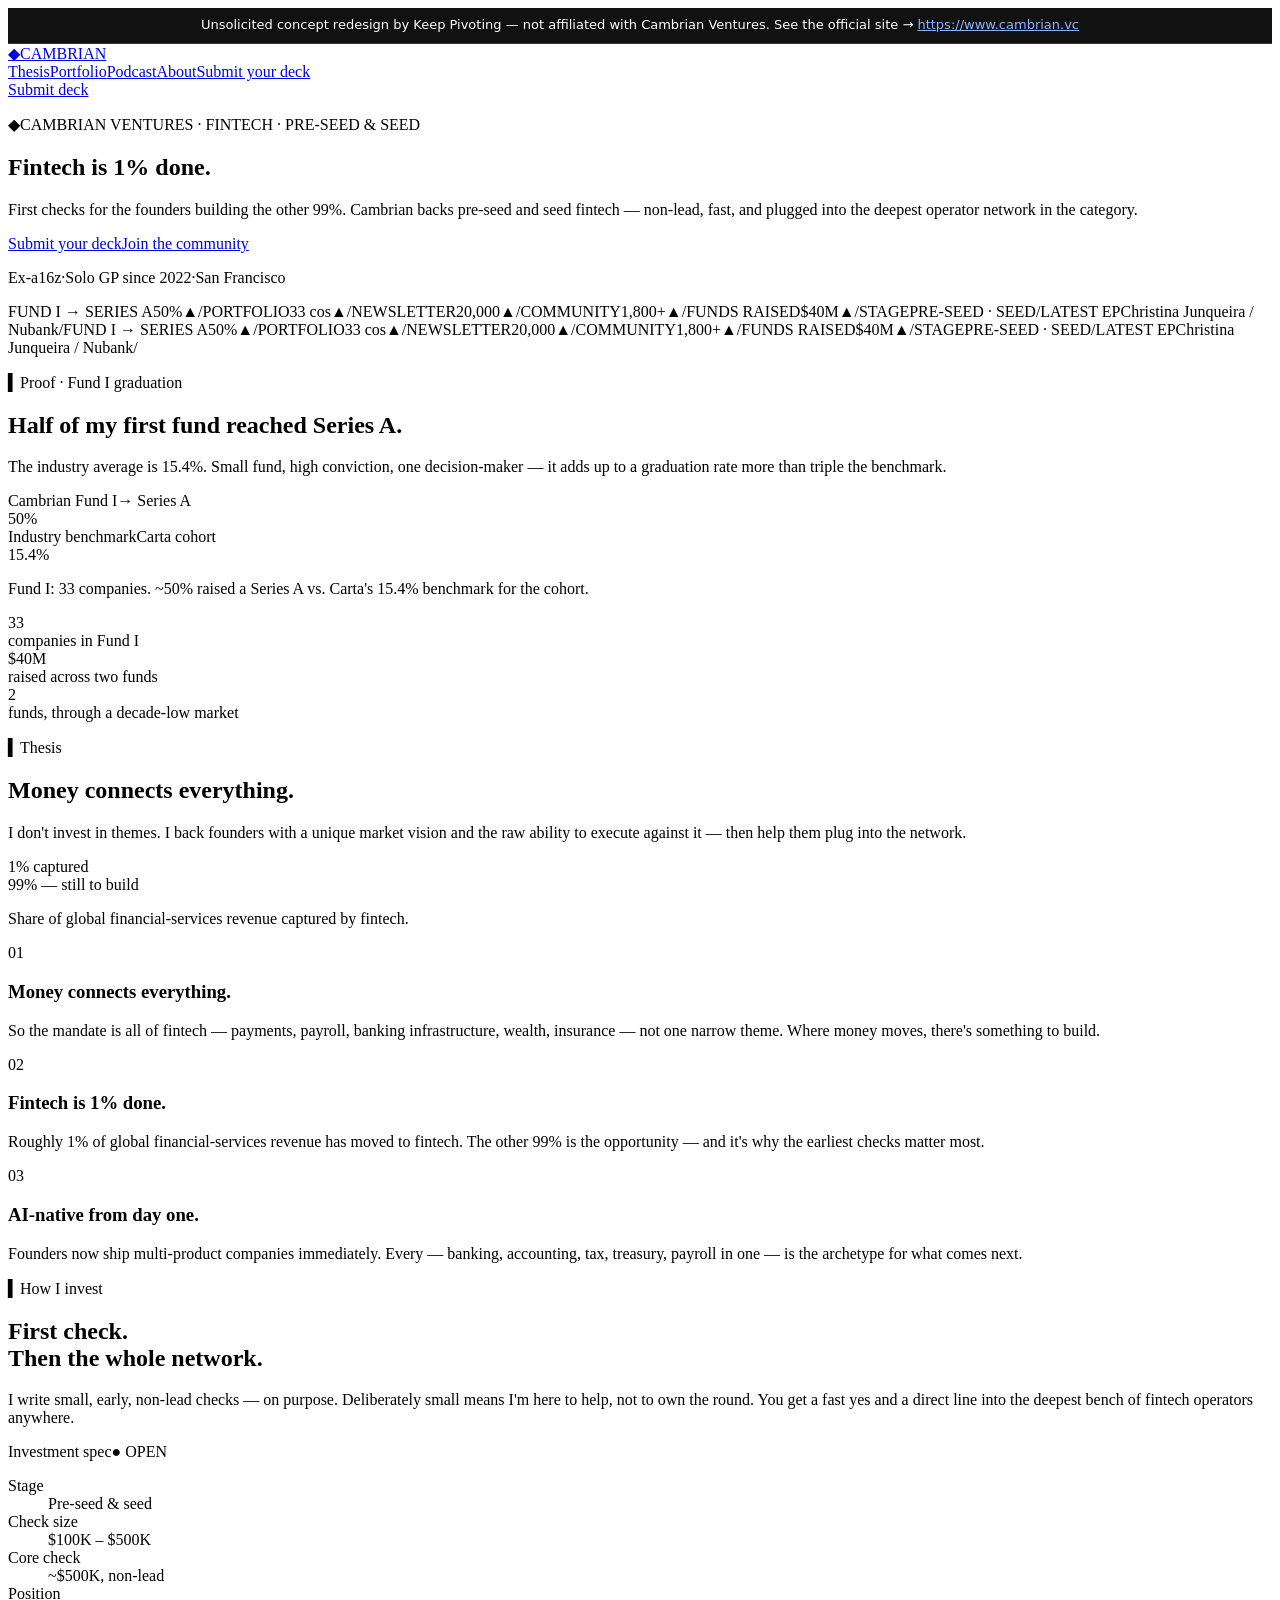
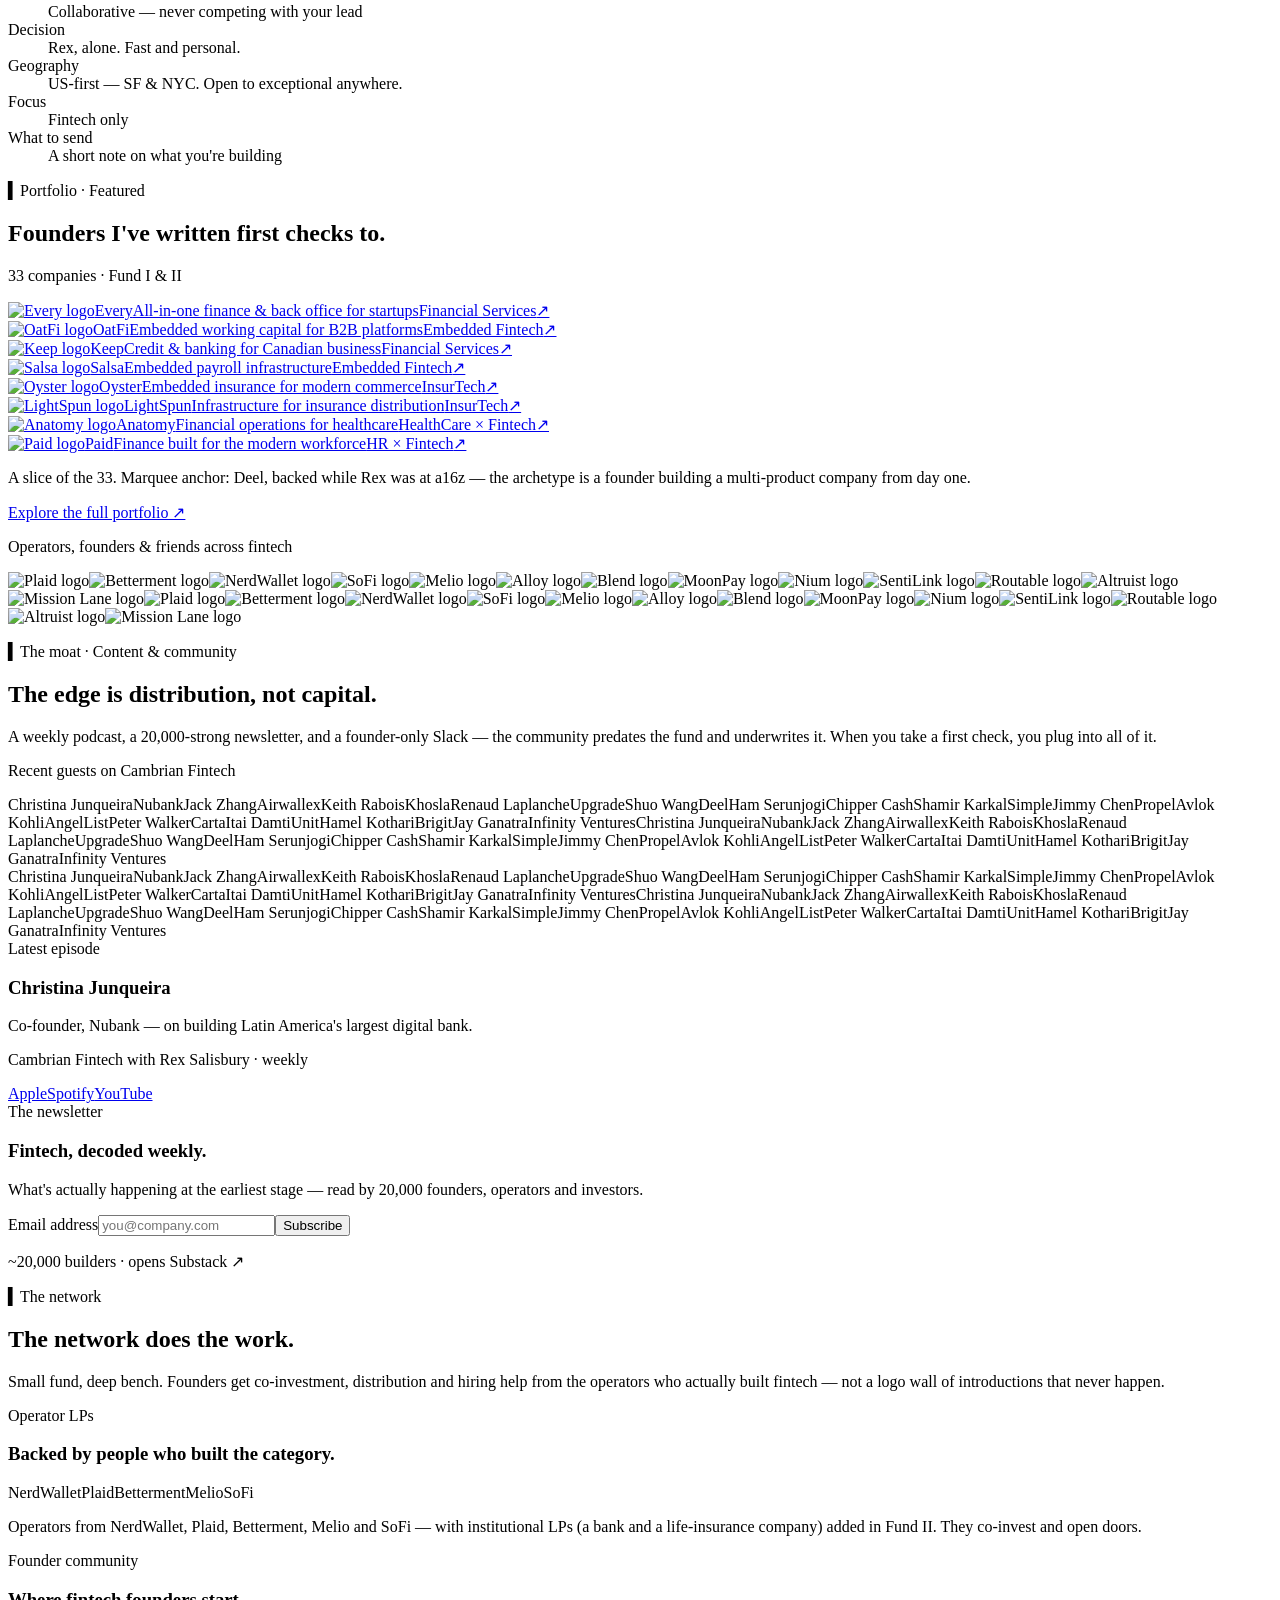
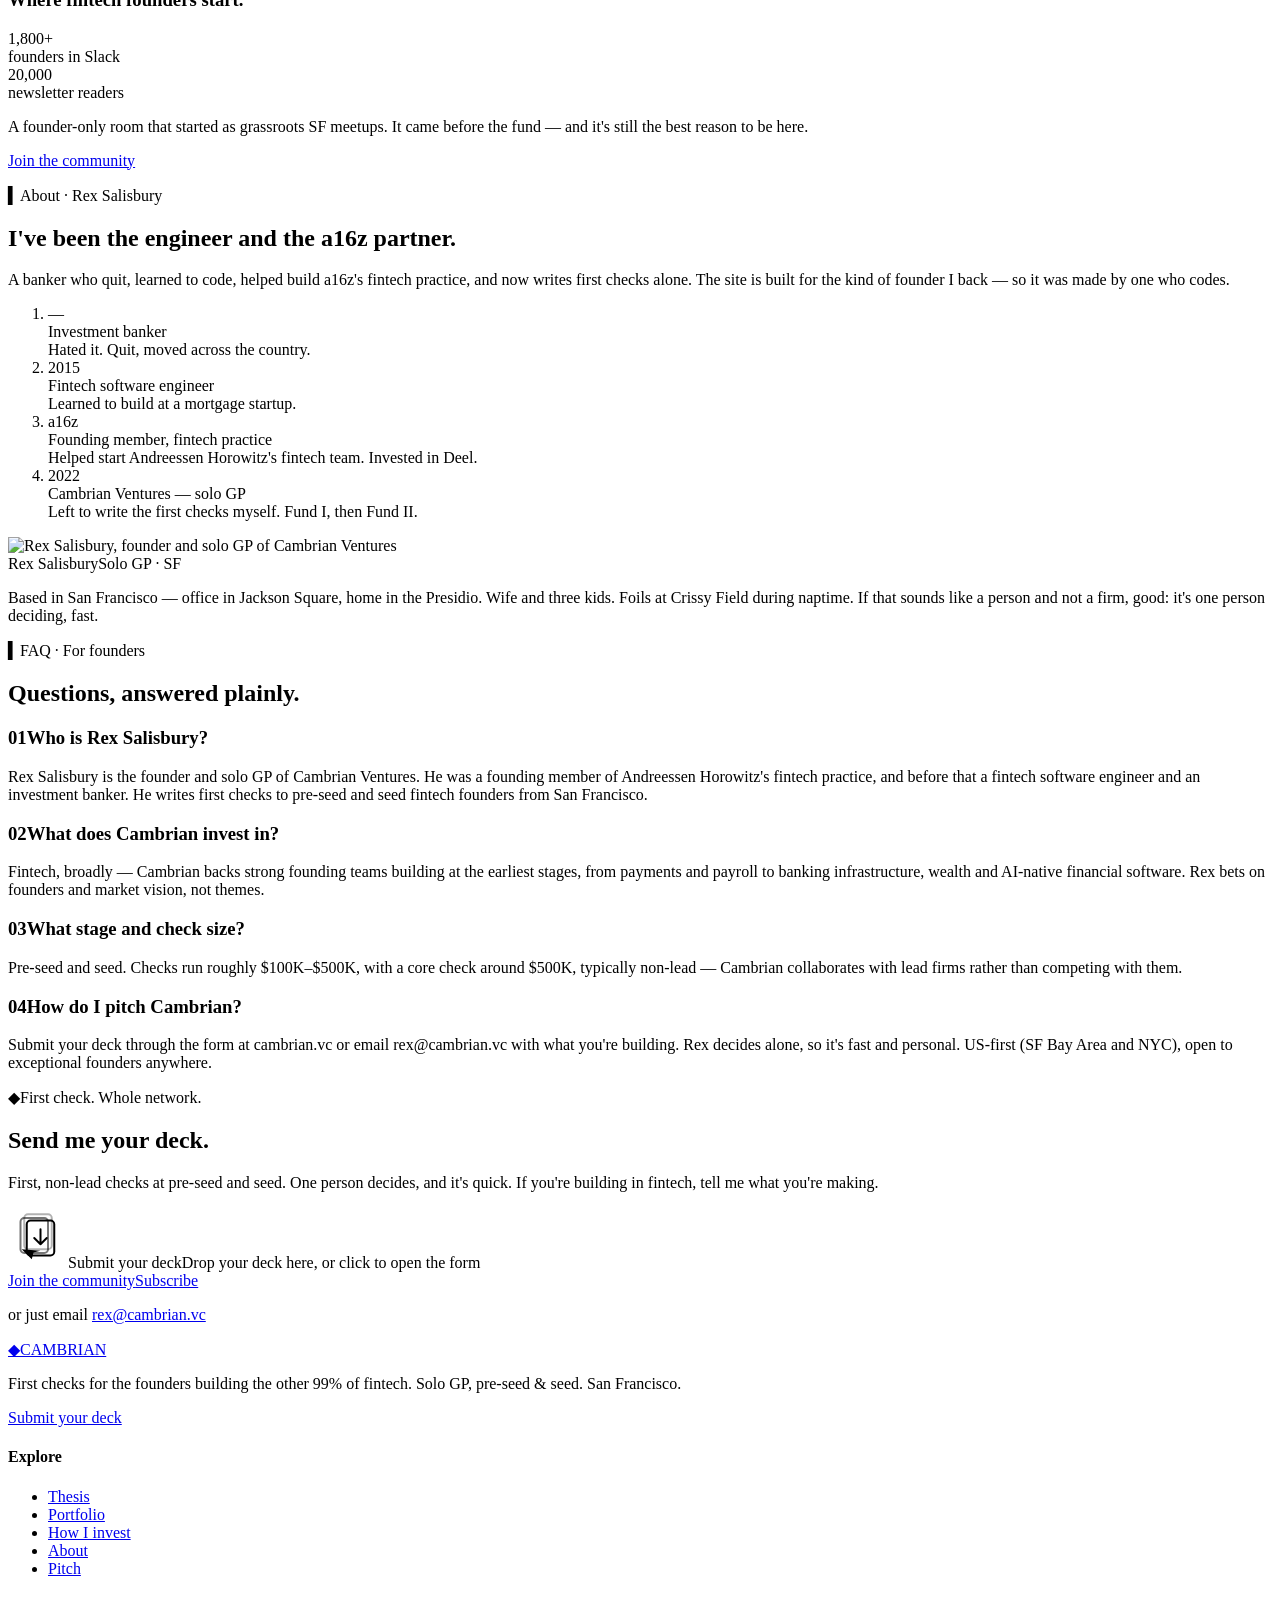
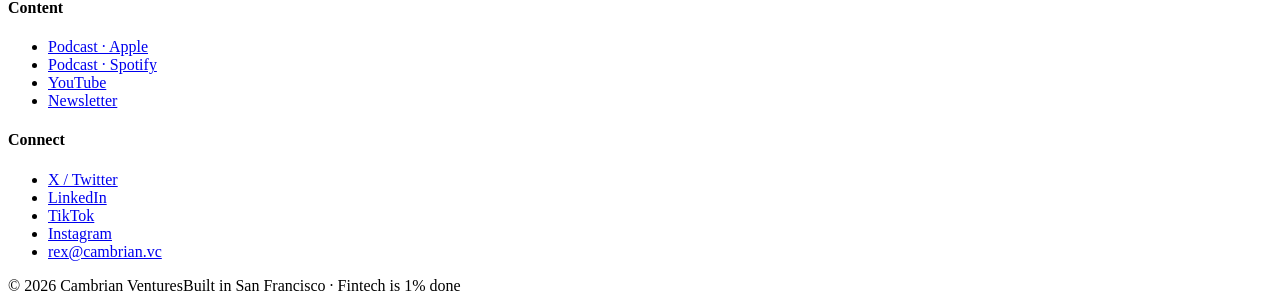
==== commit e26bdd05: "Rebrand to Keep Pivoting and point booking CTA at live calendar Co-Authored-By: Claude Fable 5 <nore" ====
--- a/index.html
+++ b/index.html
@@ -1 +1 @@
-<!DOCTYPE html><html lang="en" class="geist_1ca72cde-module__S_uLIq__variable geist_mono_2a9f4066-module__QBWwWG__variable"><head><meta name="robots" content="noindex,nofollow,noarchive"/><meta charSet="utf-8"/><meta name="viewport" content="width=device-width, initial-scale=1"/><link rel="preload" href="/cambrian/_next/static/media/797e433ab948586e-s.p.0r6juujl39pe6.woff2" as="font" crossorigin="" type="font/woff2"/><link rel="preload" href="/cambrian/_next/static/media/caa3a2e1cccd8315-s.p.0wgildi0cnwt9.woff2" as="font" crossorigin="" type="font/woff2"/><link rel="preload" href="/cambrian/rex.avif" as="image"/><link rel="stylesheet" href="/cambrian/_next/static/chunks/0fzm_truq3jv3.css" data-precedence="next"/><link rel="preload" as="script" fetchPriority="low" href="/cambrian/_next/static/chunks/1jq4o6yq14o4c.js"/><script src="/cambrian/_next/static/chunks/2imbn557mdp29.js" async=""></script><script src="/cambrian/_next/static/chunks/3rxl-jt3pdxgx.js" async=""></script><script src="/cambrian/_next/static/chunks/turbopack-0opnjlzilu2l3.js" async=""></script><script src="/cambrian/_next/static/chunks/158myu8e_yme3.js" async=""></script><script src="/cambrian/_next/static/chunks/3b26xrxtbwnue.js" async=""></script><meta name="next-size-adjust" content=""/><title>Cambrian Ventures — First checks for fintech&#x27;s earliest builders</title><meta name="description" content="Cambrian Ventures is a solo-GP, pre-seed and seed fintech fund founded in 2022 by Rex Salisbury (ex-a16z). It writes $100K–$500K first checks, non-lead, backed by the deepest operator network in fintech. ~50% of Fund I reached Series A vs. a 15.4% industry benchmark."/><meta name="author" content="Rex Salisbury"/><meta name="keywords" content="fintech VC,fintech venture capital,pre-seed fintech investor,seed fintech fund,solo GP fintech,Rex Salisbury,Cambrian Ventures,Cambrian fintech,fintech founder community"/><link rel="canonical" href="https://www.cambrian.vc/"/><meta property="og:title" content="Cambrian Ventures — First checks for fintech&#x27;s earliest builders"/><meta property="og:description" content="Cambrian Ventures is a solo-GP, pre-seed and seed fintech fund founded in 2022 by Rex Salisbury (ex-a16z). It writes $100K–$500K first checks, non-lead, backed by the deepest operator network in fintech. ~50% of Fund I reached Series A vs. a 15.4% industry benchmark."/><meta property="og:url" content="https://www.cambrian.vc/"/><meta property="og:site_name" content="Cambrian Ventures"/><meta property="og:locale" content="en_US"/><meta property="og:image" content="https://www.cambrian.vc/opengraph-image?45029b1f1884b88b"/><meta property="og:image:type" content="image/png"/><meta property="og:image:width" content="1200"/><meta property="og:image:height" content="630"/><meta property="og:image:alt" content="Cambrian Ventures — Fintech is 1% done."/><meta property="og:type" content="website"/><meta name="twitter:card" content="summary_large_image"/><meta name="twitter:site" content="@cambrianhq"/><meta name="twitter:creator" content="@rexsalisbury"/><meta name="twitter:title" content="Cambrian Ventures — First checks for fintech&#x27;s earliest builders"/><meta name="twitter:description" content="Cambrian Ventures is a solo-GP, pre-seed and seed fintech fund founded in 2022 by Rex Salisbury (ex-a16z). It writes $100K–$500K first checks, non-lead, backed by the deepest operator network in fintech. ~50% of Fund I reached Series A vs. a 15.4% industry benchmark."/><meta name="twitter:image" content="https://www.cambrian.vc/opengraph-image?45029b1f1884b88b"/><meta name="twitter:image:alt" content="Cambrian Ventures — Fintech is 1% done."/><meta name="twitter:image:type" content="image/png"/><meta name="twitter:image:width" content="1200"/><meta name="twitter:image:height" content="630"/><noscript><style>.reveal{opacity:1!important;transform:none!important}</style></noscript><script type="application/ld+json">{"@context":"https://schema.org","@graph":[{"@type":"Organization","@id":"https://www.cambrian.vc/#fund","name":"Cambrian Ventures","url":"https://www.cambrian.vc","email":"rex@cambrian.vc","description":"Solo-GP, pre-seed and seed fintech venture fund. Writes $100K–$500K first checks, non-lead, backed by an operator network from NerdWallet, Plaid, Betterment, Melio and SoFi.","foundingDate":"2022-01","founder":{"@id":"https://www.cambrian.vc/#rex"},"areaServed":"US","knowsAbout":["fintech","pre-seed investing","seed investing","financial infrastructure"],"sameAs":["https://www.linkedin.com/company/cambrianhq","https://x.com/rexsalisbury","https://youtube.com/@cambrianhq","https://cambrianhq.com"]},{"@type":"Person","@id":"https://www.cambrian.vc/#rex","name":"Rex Salisbury","jobTitle":"Solo General Partner","worksFor":{"@id":"https://www.cambrian.vc/#fund"},"description":"Founder and solo GP of Cambrian Ventures. Founding member of Andreessen Horowitz's fintech practice; former fintech software engineer and investment banker. Writes first checks to pre-seed and seed fintech founders.","email":"rex@cambrian.vc","homeLocation":"San Francisco, California","sameAs":["https://www.linkedin.com/in/rexsalisbury","https://x.com/rexsalisbury","https://rexsalisbury.substack.com","https://www.tiktok.com/@rex.salisbury","https://www.instagram.com/rexsalisbury"]},{"@type":"PodcastSeries","@id":"https://www.cambrian.vc/#podcast","name":"Cambrian Fintech with Rex Salisbury","url":"https://podcasts.apple.com/us/podcast/cambrian-fintech-with-rex-salisbury/id1677799041","author":{"@id":"https://www.cambrian.vc/#rex"},"webFeed":"https://cambrian.captivate.fm"},{"@type":"WebSite","@id":"https://www.cambrian.vc/#website","url":"https://www.cambrian.vc","name":"Cambrian Ventures","publisher":{"@id":"https://www.cambrian.vc/#fund"}}]}</script><script src="/cambrian/_next/static/chunks/0cz1d0mv5g_q7.js" noModule=""></script></head><body><div data-varv-disclaimer="1" style="position:sticky;top:0;z-index:2147483647;background:#111;color:#fff;font:500 13px/1.45 system-ui,-apple-system,Segoe UI,Roboto,sans-serif;padding:8px 14px;text-align:center;border-bottom:1px solid #333;box-sizing:border-box;">Unsolicited concept redesign by varv — not affiliated with Cambrian Ventures. See the official site → <a href="https://www.cambrian.vc" style="color:#8ab4ff;text-decoration:underline;">https://www.cambrian.vc</a></div><div hidden=""><!--$--><!--/$--></div><div class="scroll-progress fixed inset-x-0 top-0 z-[60] h-0.5 bg-signal" aria-hidden="true"></div><header class="fixed inset-x-0 top-0 z-50 transition-colors duration-300 border-b border-transparent"><div class="mx-auto flex h-16 w-full max-w-6xl items-center justify-between px-5 sm:px-8"><a href="#top" class="mono flex items-center gap-2 text-sm font-medium tracking-[0.22em] transition-colors text-paper"><span class="text-signal" aria-hidden="true">◆</span>CAMBRIAN</a><nav class="hidden items-center gap-8 md:flex"><a href="#thesis" class="link-underline text-sm transition-colors text-mist hover:text-paper">Thesis</a><a href="#portfolio" class="link-underline text-sm transition-colors text-mist hover:text-paper">Portfolio</a><a href="#podcast" class="link-underline text-sm transition-colors text-mist hover:text-paper">Podcast</a><a href="#about" class="link-underline text-sm transition-colors text-mist hover:text-paper">About</a><a href="https://airtable.com/app3KzoibQbrABDTV/shrROjb4txMGdrx8C" target="_blank" rel="noopener noreferrer" class="btn text-sm btn-signal">Submit your deck</a></nav><a href="https://airtable.com/app3KzoibQbrABDTV/shrROjb4txMGdrx8C" target="_blank" rel="noopener noreferrer" class="btn text-sm md:hidden btn-signal">Submit deck</a></div></header><main class="relative"><section id="top" class="hero-glow relative flex min-h-[100svh] flex-col justify-between overflow-hidden bg-ink text-paper"><div class="grid-ink grid-fade parallax pointer-events-none absolute inset-0" aria-hidden="true"></div><div class="relative flex flex-1 items-center px-5 pt-28 sm:px-8"><div class="mx-auto w-full max-w-6xl"><p class="rise eyebrow flex items-center gap-2 text-mist" style="--rise-delay:0s"><span class="text-signal" aria-hidden="true">◆</span>CAMBRIAN VENTURES · FINTECH · PRE-SEED &amp; SEED</p><h1 class="rise mt-6 max-w-4xl text-[clamp(2.9rem,8.2vw,6.75rem)] font-semibold leading-[0.98] tracking-tight" style="--rise-delay:0.08s">Fintech is <span class="text-signal">1%</span> done.</h1><p class="rise mt-7 max-w-xl text-lg leading-relaxed text-mist sm:text-xl" style="--rise-delay:0.16s">First checks for the founders building the other 99%. Cambrian backs pre-seed and seed fintech — non-lead, fast, and plugged into the deepest operator network in the category.</p><div class="rise mt-9 flex flex-wrap items-center gap-3" style="--rise-delay:0.24s"><a href="https://airtable.com/app3KzoibQbrABDTV/shrROjb4txMGdrx8C" class="btn btn-signal" target="_blank" rel="noopener noreferrer">Submit your deck</a><a href="https://cambrianhq.com" class="btn btn-ghost-d" target="_blank" rel="noopener noreferrer">Join the community</a></div><p class="rise mono mt-8 flex flex-wrap items-center gap-x-3 gap-y-1 text-[0.72rem] uppercase tracking-[0.14em] text-mist-2" style="--rise-delay:0.32s"><span>Ex-a16z</span><span aria-hidden="true" class="text-ink-3">·</span><span>Solo GP since 2022</span><span aria-hidden="true" class="text-ink-3">·</span><span>San Francisco</span></p></div></div><div class="relative"><div class="marquee-group overflow-hidden border-t hair-d bg-ink-2/60"><div class="mx-auto flex h-12 max-w-[100vw] items-center"><div class="marquee"><span class="mono flex items-center gap-2 whitespace-nowrap px-6 text-[0.78rem] text-mist"><span class="text-mist-2">FUND I → SERIES A</span><span class="tnum font-medium text-paper">50%</span><span class="text-signal" aria-hidden="true">▲</span><span class="pl-4 text-ink-3" aria-hidden="true">/</span></span><span class="mono flex items-center gap-2 whitespace-nowrap px-6 text-[0.78rem] text-mist"><span class="text-mist-2">PORTFOLIO</span><span class="tnum font-medium text-paper">33 cos</span><span class="text-signal" aria-hidden="true">▲</span><span class="pl-4 text-ink-3" aria-hidden="true">/</span></span><span class="mono flex items-center gap-2 whitespace-nowrap px-6 text-[0.78rem] text-mist"><span class="text-mist-2">NEWSLETTER</span><span class="tnum font-medium text-paper">20,000</span><span class="text-signal" aria-hidden="true">▲</span><span class="pl-4 text-ink-3" aria-hidden="true">/</span></span><span class="mono flex items-center gap-2 whitespace-nowrap px-6 text-[0.78rem] text-mist"><span class="text-mist-2">COMMUNITY</span><span class="tnum font-medium text-paper">1,800+</span><span class="text-signal" aria-hidden="true">▲</span><span class="pl-4 text-ink-3" aria-hidden="true">/</span></span><span class="mono flex items-center gap-2 whitespace-nowrap px-6 text-[0.78rem] text-mist"><span class="text-mist-2">FUNDS RAISED</span><span class="tnum font-medium text-paper">$40M</span><span class="text-signal" aria-hidden="true">▲</span><span class="pl-4 text-ink-3" aria-hidden="true">/</span></span><span class="mono flex items-center gap-2 whitespace-nowrap px-6 text-[0.78rem] text-mist"><span class="text-mist-2">STAGE</span><span class="tnum font-medium text-paper">PRE-SEED · SEED</span><span class="pl-4 text-ink-3" aria-hidden="true">/</span></span><span class="mono flex items-center gap-2 whitespace-nowrap px-6 text-[0.78rem] text-mist"><span class="text-mist-2">LATEST EP</span><span class="tnum font-medium text-paper">Christina Junqueira / Nubank</span><span class="pl-4 text-ink-3" aria-hidden="true">/</span></span><span class="mono flex items-center gap-2 whitespace-nowrap px-6 text-[0.78rem] text-mist"><span class="text-mist-2">FUND I → SERIES A</span><span class="tnum font-medium text-paper">50%</span><span class="text-signal" aria-hidden="true">▲</span><span class="pl-4 text-ink-3" aria-hidden="true">/</span></span><span class="mono flex items-center gap-2 whitespace-nowrap px-6 text-[0.78rem] text-mist"><span class="text-mist-2">PORTFOLIO</span><span class="tnum font-medium text-paper">33 cos</span><span class="text-signal" aria-hidden="true">▲</span><span class="pl-4 text-ink-3" aria-hidden="true">/</span></span><span class="mono flex items-center gap-2 whitespace-nowrap px-6 text-[0.78rem] text-mist"><span class="text-mist-2">NEWSLETTER</span><span class="tnum font-medium text-paper">20,000</span><span class="text-signal" aria-hidden="true">▲</span><span class="pl-4 text-ink-3" aria-hidden="true">/</span></span><span class="mono flex items-center gap-2 whitespace-nowrap px-6 text-[0.78rem] text-mist"><span class="text-mist-2">COMMUNITY</span><span class="tnum font-medium text-paper">1,800+</span><span class="text-signal" aria-hidden="true">▲</span><span class="pl-4 text-ink-3" aria-hidden="true">/</span></span><span class="mono flex items-center gap-2 whitespace-nowrap px-6 text-[0.78rem] text-mist"><span class="text-mist-2">FUNDS RAISED</span><span class="tnum font-medium text-paper">$40M</span><span class="text-signal" aria-hidden="true">▲</span><span class="pl-4 text-ink-3" aria-hidden="true">/</span></span><span class="mono flex items-center gap-2 whitespace-nowrap px-6 text-[0.78rem] text-mist"><span class="text-mist-2">STAGE</span><span class="tnum font-medium text-paper">PRE-SEED · SEED</span><span class="pl-4 text-ink-3" aria-hidden="true">/</span></span><span class="mono flex items-center gap-2 whitespace-nowrap px-6 text-[0.78rem] text-mist"><span class="text-mist-2">LATEST EP</span><span class="tnum font-medium text-paper">Christina Junqueira / Nubank</span><span class="pl-4 text-ink-3" aria-hidden="true">/</span></span></div></div></div></div></section><section class="relative scroll-mt-20 px-5 py-24 sm:px-8 sm:py-28 md:py-36 bg-paper text-ink "><div class="mx-auto w-full max-w-6xl "><div class="grid gap-12 md:grid-cols-[0.85fr_1.15fr] md:gap-16"><div><p class="eyebrow flex items-center gap-2 text-slate-2"><span class="text-signal" aria-hidden="true">▍</span>Proof · Fund I graduation</p><div class="reveal"><h2 class="mt-5 text-4xl font-semibold leading-[1.05] sm:text-5xl">Half of my first fund reached Series A.</h2></div><div class="reveal" style="transition-delay:0.08s"><p class="mt-5 max-w-md text-lg leading-relaxed text-slate">The industry average is 15.4%. Small fund, high conviction, one decision-maker — it adds up to a graduation rate more than triple the benchmark.</p></div></div><div class="reveal  flex flex-col justify-center gap-8"><div><div class="mb-2.5 flex items-baseline justify-between gap-4"><div><span class="font-medium">Cambrian Fund I</span><span class="mono ml-2 text-xs uppercase tracking-wider text-slate-2">→ Series A</span></div><span class="tnum text-2xl font-semibold sm:text-3xl text-signal">50%</span></div><div class="h-3.5 w-full overflow-hidden rounded-full bg-paper-3"><div class="bar-fill h-full rounded-full bg-signal" style="width:50%"></div></div></div><div><div class="mb-2.5 flex items-baseline justify-between gap-4"><div><span class="font-medium">Industry benchmark</span><span class="mono ml-2 text-xs uppercase tracking-wider text-slate-2">Carta cohort</span></div><span class="tnum text-2xl font-semibold sm:text-3xl text-slate">15.4%</span></div><div class="h-3.5 w-full overflow-hidden rounded-full bg-paper-3"><div class="bar-fill h-full rounded-full bg-slate-2" style="width:15.4%"></div></div></div><p class="mono text-xs leading-relaxed text-slate-2">Fund I: 33 companies. ~50% raised a Series A vs. Carta&#x27;s 15.4% benchmark for the cohort.</p></div></div><div class="reveal"><div class="mt-16 grid gap-px overflow-hidden rounded-2xl border hair sm:grid-cols-3"><div class="bg-paper-2 px-6 py-7"><div class="tnum text-3xl font-semibold sm:text-4xl">33</div><div class="mt-1.5 text-sm text-slate">companies in Fund I</div></div><div class="bg-paper-2 px-6 py-7"><div class="tnum text-3xl font-semibold sm:text-4xl">$40M</div><div class="mt-1.5 text-sm text-slate">raised across two funds</div></div><div class="bg-paper-2 px-6 py-7"><div class="tnum text-3xl font-semibold sm:text-4xl">2</div><div class="mt-1.5 text-sm text-slate">funds, through a decade-low market</div></div></div></div></div></section><section id="thesis" class="relative scroll-mt-20 px-5 py-24 sm:px-8 sm:py-28 md:py-36 bg-paper text-ink bg-paper-3"><div class="mx-auto w-full max-w-6xl "><p class="eyebrow flex items-center gap-2 text-slate-2"><span class="text-signal" aria-hidden="true">▍</span>Thesis</p><div class="reveal"><h2 class="mt-5 max-w-3xl text-4xl font-semibold leading-[1.04] sm:text-5xl md:text-6xl">Money connects everything.</h2></div><div class="reveal" style="transition-delay:0.06s"><p class="mt-6 max-w-xl text-lg leading-relaxed text-slate">I don&#x27;t invest in themes. I back founders with a unique market vision and the raw ability to execute against it — then help them plug into the network.</p></div><div class="reveal" style="transition-delay:0.1s"><div class="mt-12"><div class="grid-ink relative h-28 w-full overflow-hidden rounded-2xl bg-ink text-paper sm:h-32"><div class="absolute inset-y-0 left-0 w-[3px] bg-signal shadow-[0_0_26px_5px_rgba(18,183,106,0.55)]"></div><div class="absolute left-0 top-1/2 ml-4 -translate-y-1/2 sm:ml-6"><span class="inline-flex items-center gap-1.5 rounded-full bg-signal px-3 py-1 text-[0.72rem] font-semibold text-[#04140c]"><span class="tnum">1%</span> captured</span></div><div class="absolute inset-0 flex items-center justify-end pr-5 sm:pr-7"><span class="mono text-xs uppercase tracking-[0.18em] text-mist-2 sm:text-sm">99% — still to build</span></div></div><p class="mono mt-3 text-xs text-slate-2">Share of global financial-services revenue captured by fintech.</p></div></div><div class="mt-16 grid gap-px overflow-hidden rounded-2xl border hair md:grid-cols-3"><div class="reveal"><div class="h-full bg-paper-2 px-7 py-8"><span class="mono text-sm text-signal">01</span><h3 class="mt-4 text-xl font-semibold">Money connects everything.</h3><p class="mt-3 text-[0.95rem] leading-relaxed text-slate">So the mandate is all of fintech — payments, payroll, banking infrastructure, wealth, insurance — not one narrow theme. Where money moves, there&#x27;s something to build.</p></div></div><div class="reveal" style="transition-delay:0.08s"><div class="h-full bg-paper-2 px-7 py-8"><span class="mono text-sm text-signal">02</span><h3 class="mt-4 text-xl font-semibold">Fintech is 1% done.</h3><p class="mt-3 text-[0.95rem] leading-relaxed text-slate">Roughly 1% of global financial-services revenue has moved to fintech. The other 99% is the opportunity — and it&#x27;s why the earliest checks matter most.</p></div></div><div class="reveal" style="transition-delay:0.16s"><div class="h-full bg-paper-2 px-7 py-8"><span class="mono text-sm text-signal">03</span><h3 class="mt-4 text-xl font-semibold">AI-native from day one.</h3><p class="mt-3 text-[0.95rem] leading-relaxed text-slate">Founders now ship multi-product companies immediately. Every — banking, accounting, tax, treasury, payroll in one — is the archetype for what comes next.</p></div></div></div></div></section><section id="invest" class="relative scroll-mt-20 px-5 py-24 sm:px-8 sm:py-28 md:py-36 bg-ink text-paper "><div class="mx-auto w-full max-w-6xl "><div class="grid gap-12 md:grid-cols-[0.9fr_1.1fr] md:gap-20"><div><p class="eyebrow flex items-center gap-2 text-mist"><span class="text-signal" aria-hidden="true">▍</span>How I invest</p><div class="reveal"><h2 class="mt-5 text-4xl font-semibold leading-[1.05] sm:text-5xl">First check.<br/>Then the whole network.</h2></div><div class="reveal" style="transition-delay:0.08s"><p class="mt-6 max-w-md text-lg leading-relaxed text-mist">I write small, early, non-lead checks — on purpose. Deliberately small means I&#x27;m here to help, not to own the round. You get a fast yes and a direct line into the deepest bench of fintech operators anywhere.</p></div></div><div class="reveal" style="transition-delay:0.06s"><div class="overflow-hidden rounded-2xl border hair-d bg-ink-2"><div class="flex items-center justify-between border-b hair-d px-5 py-3"><span class="mono text-xs uppercase tracking-[0.15em] text-mist-2">Investment spec</span><span class="mono text-xs text-signal">● OPEN</span></div><dl><div class="flex flex-col gap-1 border-b hair-d px-5 py-4 last:border-b-0 sm:flex-row sm:items-baseline sm:gap-6"><dt class="mono w-40 shrink-0 text-xs uppercase tracking-[0.12em] text-mist-2">Stage</dt><dd class="text-[0.98rem] text-paper">Pre-seed &amp; seed</dd></div><div class="flex flex-col gap-1 border-b hair-d px-5 py-4 last:border-b-0 sm:flex-row sm:items-baseline sm:gap-6"><dt class="mono w-40 shrink-0 text-xs uppercase tracking-[0.12em] text-mist-2">Check size</dt><dd class="text-[0.98rem] text-paper">$100K – $500K</dd></div><div class="flex flex-col gap-1 border-b hair-d px-5 py-4 last:border-b-0 sm:flex-row sm:items-baseline sm:gap-6"><dt class="mono w-40 shrink-0 text-xs uppercase tracking-[0.12em] text-mist-2">Core check</dt><dd class="text-[0.98rem] text-paper">~$500K, non-lead</dd></div><div class="flex flex-col gap-1 border-b hair-d px-5 py-4 last:border-b-0 sm:flex-row sm:items-baseline sm:gap-6"><dt class="mono w-40 shrink-0 text-xs uppercase tracking-[0.12em] text-mist-2">Position</dt><dd class="text-[0.98rem] text-paper">Collaborative — never competing with your lead</dd></div><div class="flex flex-col gap-1 border-b hair-d px-5 py-4 last:border-b-0 sm:flex-row sm:items-baseline sm:gap-6"><dt class="mono w-40 shrink-0 text-xs uppercase tracking-[0.12em] text-mist-2">Decision</dt><dd class="text-[0.98rem] text-paper">Rex, alone. Fast and personal.</dd></div><div class="flex flex-col gap-1 border-b hair-d px-5 py-4 last:border-b-0 sm:flex-row sm:items-baseline sm:gap-6"><dt class="mono w-40 shrink-0 text-xs uppercase tracking-[0.12em] text-mist-2">Geography</dt><dd class="text-[0.98rem] text-paper">US-first — SF &amp; NYC. Open to exceptional anywhere.</dd></div><div class="flex flex-col gap-1 border-b hair-d px-5 py-4 last:border-b-0 sm:flex-row sm:items-baseline sm:gap-6"><dt class="mono w-40 shrink-0 text-xs uppercase tracking-[0.12em] text-mist-2">Focus</dt><dd class="text-[0.98rem] text-paper">Fintech only</dd></div><div class="flex flex-col gap-1 border-b hair-d px-5 py-4 last:border-b-0 sm:flex-row sm:items-baseline sm:gap-6"><dt class="mono w-40 shrink-0 text-xs uppercase tracking-[0.12em] text-mist-2">What to send</dt><dd class="text-[0.98rem] text-paper">A short note on what you&#x27;re building</dd></div></dl></div></div></div></div></section><section id="portfolio" class="relative scroll-mt-20 px-5 py-24 sm:px-8 sm:py-28 md:py-36 bg-paper text-ink "><div class="mx-auto w-full max-w-6xl "><div class="flex flex-wrap items-end justify-between gap-6"><div><p class="eyebrow flex items-center gap-2 text-slate-2"><span class="text-signal" aria-hidden="true">▍</span>Portfolio · Featured</p><div class="reveal"><h2 class="mt-5 max-w-2xl text-4xl font-semibold leading-[1.05] sm:text-5xl">Founders I&#x27;ve written first checks to.</h2></div></div><div class="reveal" style="transition-delay:0.08s"><p class="mono text-sm text-slate-2"><span class="tnum text-signal">33</span> companies · Fund I &amp; II</p></div></div><div class="mt-10 grid gap-4 sm:grid-cols-2"><div class="reveal"><a href="https://www.every.io/" class="pf-card group flex h-full items-center gap-5 rounded-2xl border hair bg-paper-2 p-5" target="_blank" rel="noopener noreferrer" aria-label="Every — All-in-one finance &amp; back office for startups"><span class="flex h-16 w-16 shrink-0 items-center justify-center overflow-hidden rounded-xl border hair"><img src="/cambrian/portfolio/every.jpg" alt="Every logo" width="64" height="64" loading="lazy" class="h-full w-full object-cover"/></span><span class="min-w-0 flex-1"><span class="flex items-center gap-2 text-lg font-semibold tracking-tight">Every</span><span class="mt-0.5 block text-[0.95rem] text-slate">All-in-one finance &amp; back office for startups</span><span class="mono mt-2 block text-[0.68rem] uppercase tracking-[0.12em] text-slate-2">Financial Services</span></span><span class="pf-arrow self-start text-slate-2 group-hover:text-signal" aria-hidden="true">↗</span></a></div><div class="reveal" style="transition-delay:0.06s"><a href="https://oatfi.com/" class="pf-card group flex h-full items-center gap-5 rounded-2xl border hair bg-paper-2 p-5" target="_blank" rel="noopener noreferrer" aria-label="OatFi — Embedded working capital for B2B platforms"><span class="flex h-16 w-16 shrink-0 items-center justify-center overflow-hidden rounded-xl border hair"><img src="/cambrian/portfolio/oatfi.jpg" alt="OatFi logo" width="64" height="64" loading="lazy" class="h-full w-full object-cover"/></span><span class="min-w-0 flex-1"><span class="flex items-center gap-2 text-lg font-semibold tracking-tight">OatFi</span><span class="mt-0.5 block text-[0.95rem] text-slate">Embedded working capital for B2B platforms</span><span class="mono mt-2 block text-[0.68rem] uppercase tracking-[0.12em] text-slate-2">Embedded Fintech</span></span><span class="pf-arrow self-start text-slate-2 group-hover:text-signal" aria-hidden="true">↗</span></a></div><div class="reveal"><a href="https://www.trykeep.com/" class="pf-card group flex h-full items-center gap-5 rounded-2xl border hair bg-paper-2 p-5" target="_blank" rel="noopener noreferrer" aria-label="Keep — Credit &amp; banking for Canadian business"><span class="flex h-16 w-16 shrink-0 items-center justify-center overflow-hidden rounded-xl border hair"><img src="/cambrian/portfolio/keep.jpg" alt="Keep logo" width="64" height="64" loading="lazy" class="h-full w-full object-cover"/></span><span class="min-w-0 flex-1"><span class="flex items-center gap-2 text-lg font-semibold tracking-tight">Keep</span><span class="mt-0.5 block text-[0.95rem] text-slate">Credit &amp; banking for Canadian business</span><span class="mono mt-2 block text-[0.68rem] uppercase tracking-[0.12em] text-slate-2">Financial Services</span></span><span class="pf-arrow self-start text-slate-2 group-hover:text-signal" aria-hidden="true">↗</span></a></div><div class="reveal" style="transition-delay:0.06s"><a href="https://www.salsa.dev/" class="pf-card group flex h-full items-center gap-5 rounded-2xl border hair bg-paper-2 p-5" target="_blank" rel="noopener noreferrer" aria-label="Salsa — Embedded payroll infrastructure"><span class="flex h-16 w-16 shrink-0 items-center justify-center overflow-hidden rounded-xl border hair"><img src="/cambrian/portfolio/salsa.jpg" alt="Salsa logo" width="64" height="64" loading="lazy" class="h-full w-full object-cover"/></span><span class="min-w-0 flex-1"><span class="flex items-center gap-2 text-lg font-semibold tracking-tight">Salsa</span><span class="mt-0.5 block text-[0.95rem] text-slate">Embedded payroll infrastructure</span><span class="mono mt-2 block text-[0.68rem] uppercase tracking-[0.12em] text-slate-2">Embedded Fintech</span></span><span class="pf-arrow self-start text-slate-2 group-hover:text-signal" aria-hidden="true">↗</span></a></div><div class="reveal"><a href="https://www.withoyster.com/" class="pf-card group flex h-full items-center gap-5 rounded-2xl border hair bg-paper-2 p-5" target="_blank" rel="noopener noreferrer" aria-label="Oyster — Embedded insurance for modern commerce"><span class="flex h-16 w-16 shrink-0 items-center justify-center overflow-hidden rounded-xl border hair"><img src="/cambrian/portfolio/oyster.jpg" alt="Oyster logo" width="64" height="64" loading="lazy" class="h-full w-full object-cover"/></span><span class="min-w-0 flex-1"><span class="flex items-center gap-2 text-lg font-semibold tracking-tight">Oyster</span><span class="mt-0.5 block text-[0.95rem] text-slate">Embedded insurance for modern commerce</span><span class="mono mt-2 block text-[0.68rem] uppercase tracking-[0.12em] text-slate-2">InsurTech</span></span><span class="pf-arrow self-start text-slate-2 group-hover:text-signal" aria-hidden="true">↗</span></a></div><div class="reveal" style="transition-delay:0.06s"><a href="https://www.lightspun.com/" class="pf-card group flex h-full items-center gap-5 rounded-2xl border hair bg-paper-2 p-5" target="_blank" rel="noopener noreferrer" aria-label="LightSpun — Infrastructure for insurance distribution"><span class="flex h-16 w-16 shrink-0 items-center justify-center overflow-hidden rounded-xl border hair"><img src="/cambrian/portfolio/lightspun.jpg" alt="LightSpun logo" width="64" height="64" loading="lazy" class="h-full w-full object-cover"/></span><span class="min-w-0 flex-1"><span class="flex items-center gap-2 text-lg font-semibold tracking-tight">LightSpun</span><span class="mt-0.5 block text-[0.95rem] text-slate">Infrastructure for insurance distribution</span><span class="mono mt-2 block text-[0.68rem] uppercase tracking-[0.12em] text-slate-2">InsurTech</span></span><span class="pf-arrow self-start text-slate-2 group-hover:text-signal" aria-hidden="true">↗</span></a></div><div class="reveal"><a href="https://www.anatomy.com/" class="pf-card group flex h-full items-center gap-5 rounded-2xl border hair bg-paper-2 p-5" target="_blank" rel="noopener noreferrer" aria-label="Anatomy — Financial operations for healthcare"><span class="flex h-16 w-16 shrink-0 items-center justify-center overflow-hidden rounded-xl border hair"><img src="/cambrian/portfolio/anatomy.jpg" alt="Anatomy logo" width="64" height="64" loading="lazy" class="h-full w-full object-cover"/></span><span class="min-w-0 flex-1"><span class="flex items-center gap-2 text-lg font-semibold tracking-tight">Anatomy</span><span class="mt-0.5 block text-[0.95rem] text-slate">Financial operations for healthcare</span><span class="mono mt-2 block text-[0.68rem] uppercase tracking-[0.12em] text-slate-2">HealthCare × Fintech</span></span><span class="pf-arrow self-start text-slate-2 group-hover:text-signal" aria-hidden="true">↗</span></a></div><div class="reveal" style="transition-delay:0.06s"><a href="https://hellopaid.com/" class="pf-card group flex h-full items-center gap-5 rounded-2xl border hair bg-paper-2 p-5" target="_blank" rel="noopener noreferrer" aria-label="Paid — Finance built for the modern workforce"><span class="flex h-16 w-16 shrink-0 items-center justify-center overflow-hidden rounded-xl border hair"><img src="/cambrian/portfolio/paid.jpg" alt="Paid logo" width="64" height="64" loading="lazy" class="h-full w-full object-cover"/></span><span class="min-w-0 flex-1"><span class="flex items-center gap-2 text-lg font-semibold tracking-tight">Paid</span><span class="mt-0.5 block text-[0.95rem] text-slate">Finance built for the modern workforce</span><span class="mono mt-2 block text-[0.68rem] uppercase tracking-[0.12em] text-slate-2">HR × Fintech</span></span><span class="pf-arrow self-start text-slate-2 group-hover:text-signal" aria-hidden="true">↗</span></a></div></div><div class="reveal" style="transition-delay:0.06s"><div class="mt-8 flex flex-wrap items-center justify-between gap-4"><p class="max-w-xl text-sm leading-relaxed text-slate-2">A slice of the 33. Marquee anchor: Deel, backed while Rex was at a16z — the archetype is a founder building a multi-product company from day one.</p><a href="https://www.cambrian.vc" class="mono text-sm font-medium text-ink link-underline" target="_blank" rel="noopener noreferrer">Explore the full portfolio ↗</a></div></div></div></section><div class="border-y hair-d bg-ink py-12 text-paper sm:py-14"><p class="mono mb-9 text-center text-[0.7rem] uppercase tracking-[0.2em] text-mist-2">Operators, founders &amp; friends across fintech</p><div class="belt-mask overflow-hidden"><div class="marquee marquee-slow logo-wall items-center"><span class="flex shrink-0 items-center px-8 sm:px-11" aria-hidden="false"><img src="/cambrian/logos/plaid.svg" alt="Plaid logo" loading="lazy"/></span><span class="flex shrink-0 items-center px-8 sm:px-11" aria-hidden="false"><img src="/cambrian/logos/betterment.svg" alt="Betterment logo" loading="lazy"/></span><span class="flex shrink-0 items-center px-8 sm:px-11" aria-hidden="false"><img src="/cambrian/logos/nerdwallet.svg" alt="NerdWallet logo" loading="lazy"/></span><span class="flex shrink-0 items-center px-8 sm:px-11" aria-hidden="false"><img src="/cambrian/logos/sofi.svg" alt="SoFi logo" loading="lazy"/></span><span class="flex shrink-0 items-center px-8 sm:px-11" aria-hidden="false"><img src="/cambrian/logos/melio.svg" alt="Melio logo" loading="lazy"/></span><span class="flex shrink-0 items-center px-8 sm:px-11" aria-hidden="false"><img src="/cambrian/logos/alloy.svg" alt="Alloy logo" loading="lazy"/></span><span class="flex shrink-0 items-center px-8 sm:px-11" aria-hidden="false"><img src="/cambrian/logos/blend.svg" alt="Blend logo" loading="lazy"/></span><span class="flex shrink-0 items-center px-8 sm:px-11" aria-hidden="false"><img src="/cambrian/logos/moonpay.svg" alt="MoonPay logo" loading="lazy"/></span><span class="flex shrink-0 items-center px-8 sm:px-11" aria-hidden="false"><img src="/cambrian/logos/nium.svg" alt="Nium logo" loading="lazy"/></span><span class="flex shrink-0 items-center px-8 sm:px-11" aria-hidden="false"><img src="/cambrian/logos/sentilink.svg" alt="SentiLink logo" loading="lazy"/></span><span class="flex shrink-0 items-center px-8 sm:px-11" aria-hidden="false"><img src="/cambrian/logos/routable.svg" alt="Routable logo" loading="lazy"/></span><span class="flex shrink-0 items-center px-8 sm:px-11" aria-hidden="false"><img src="/cambrian/logos/altruist.svg" alt="Altruist logo" loading="lazy"/></span><span class="flex shrink-0 items-center px-8 sm:px-11" aria-hidden="false"><img src="/cambrian/logos/missionlane.svg" alt="Mission Lane logo" loading="lazy"/></span><span class="flex shrink-0 items-center px-8 sm:px-11" aria-hidden="true"><img src="/cambrian/logos/plaid.svg" alt="Plaid logo" loading="lazy"/></span><span class="flex shrink-0 items-center px-8 sm:px-11" aria-hidden="true"><img src="/cambrian/logos/betterment.svg" alt="Betterment logo" loading="lazy"/></span><span class="flex shrink-0 items-center px-8 sm:px-11" aria-hidden="true"><img src="/cambrian/logos/nerdwallet.svg" alt="NerdWallet logo" loading="lazy"/></span><span class="flex shrink-0 items-center px-8 sm:px-11" aria-hidden="true"><img src="/cambrian/logos/sofi.svg" alt="SoFi logo" loading="lazy"/></span><span class="flex shrink-0 items-center px-8 sm:px-11" aria-hidden="true"><img src="/cambrian/logos/melio.svg" alt="Melio logo" loading="lazy"/></span><span class="flex shrink-0 items-center px-8 sm:px-11" aria-hidden="true"><img src="/cambrian/logos/alloy.svg" alt="Alloy logo" loading="lazy"/></span><span class="flex shrink-0 items-center px-8 sm:px-11" aria-hidden="true"><img src="/cambrian/logos/blend.svg" alt="Blend logo" loading="lazy"/></span><span class="flex shrink-0 items-center px-8 sm:px-11" aria-hidden="true"><img src="/cambrian/logos/moonpay.svg" alt="MoonPay logo" loading="lazy"/></span><span class="flex shrink-0 items-center px-8 sm:px-11" aria-hidden="true"><img src="/cambrian/logos/nium.svg" alt="Nium logo" loading="lazy"/></span><span class="flex shrink-0 items-center px-8 sm:px-11" aria-hidden="true"><img src="/cambrian/logos/sentilink.svg" alt="SentiLink logo" loading="lazy"/></span><span class="flex shrink-0 items-center px-8 sm:px-11" aria-hidden="true"><img src="/cambrian/logos/routable.svg" alt="Routable logo" loading="lazy"/></span><span class="flex shrink-0 items-center px-8 sm:px-11" aria-hidden="true"><img src="/cambrian/logos/altruist.svg" alt="Altruist logo" loading="lazy"/></span><span class="flex shrink-0 items-center px-8 sm:px-11" aria-hidden="true"><img src="/cambrian/logos/missionlane.svg" alt="Mission Lane logo" loading="lazy"/></span></div></div></div><section id="podcast" class="relative scroll-mt-20 px-5 py-24 sm:px-8 sm:py-28 md:py-36 bg-ink text-paper "><div class="mx-auto w-full max-w-6xl "><div class="max-w-2xl"><p class="eyebrow flex items-center gap-2 text-mist"><span class="text-signal" aria-hidden="true">▍</span>The moat · Content &amp; community</p><div class="reveal"><h2 class="mt-5 text-4xl font-semibold leading-[1.05] sm:text-5xl">The edge is distribution, not capital.</h2></div><div class="reveal" style="transition-delay:0.08s"><p class="mt-6 text-lg leading-relaxed text-mist">A weekly podcast, a 20,000-strong newsletter, and a founder-only Slack — the community predates the fund and underwrites it. When you take a first check, you plug into all of it.</p></div></div></div><div class="reveal" style="transition-delay:0.1s"><div class="mt-14 space-y-1"><p class="mono mb-4 px-5 text-center text-[0.7rem] uppercase tracking-[0.18em] text-mist-2 sm:px-8">Recent guests on Cambrian Fintech</p><div class="belt-mask overflow-hidden py-2"><div class="marquee marquee-slow"><span class="mx-2 flex items-center gap-3 whitespace-nowrap rounded-full border hair-d bg-ink-2 px-5 py-2.5"><span class="font-medium text-paper">Christina Junqueira</span><span class="mono text-xs uppercase tracking-[0.1em] text-signal">Nubank</span></span><span class="mx-2 flex items-center gap-3 whitespace-nowrap rounded-full border hair-d bg-ink-2 px-5 py-2.5"><span class="font-medium text-paper">Jack Zhang</span><span class="mono text-xs uppercase tracking-[0.1em] text-signal">Airwallex</span></span><span class="mx-2 flex items-center gap-3 whitespace-nowrap rounded-full border hair-d bg-ink-2 px-5 py-2.5"><span class="font-medium text-paper">Keith Rabois</span><span class="mono text-xs uppercase tracking-[0.1em] text-signal">Khosla</span></span><span class="mx-2 flex items-center gap-3 whitespace-nowrap rounded-full border hair-d bg-ink-2 px-5 py-2.5"><span class="font-medium text-paper">Renaud Laplanche</span><span class="mono text-xs uppercase tracking-[0.1em] text-signal">Upgrade</span></span><span class="mx-2 flex items-center gap-3 whitespace-nowrap rounded-full border hair-d bg-ink-2 px-5 py-2.5"><span class="font-medium text-paper">Shuo Wang</span><span class="mono text-xs uppercase tracking-[0.1em] text-signal">Deel</span></span><span class="mx-2 flex items-center gap-3 whitespace-nowrap rounded-full border hair-d bg-ink-2 px-5 py-2.5"><span class="font-medium text-paper">Ham Serunjogi</span><span class="mono text-xs uppercase tracking-[0.1em] text-signal">Chipper Cash</span></span><span class="mx-2 flex items-center gap-3 whitespace-nowrap rounded-full border hair-d bg-ink-2 px-5 py-2.5"><span class="font-medium text-paper">Shamir Karkal</span><span class="mono text-xs uppercase tracking-[0.1em] text-signal">Simple</span></span><span class="mx-2 flex items-center gap-3 whitespace-nowrap rounded-full border hair-d bg-ink-2 px-5 py-2.5"><span class="font-medium text-paper">Jimmy Chen</span><span class="mono text-xs uppercase tracking-[0.1em] text-signal">Propel</span></span><span class="mx-2 flex items-center gap-3 whitespace-nowrap rounded-full border hair-d bg-ink-2 px-5 py-2.5"><span class="font-medium text-paper">Avlok Kohli</span><span class="mono text-xs uppercase tracking-[0.1em] text-signal">AngelList</span></span><span class="mx-2 flex items-center gap-3 whitespace-nowrap rounded-full border hair-d bg-ink-2 px-5 py-2.5"><span class="font-medium text-paper">Peter Walker</span><span class="mono text-xs uppercase tracking-[0.1em] text-signal">Carta</span></span><span class="mx-2 flex items-center gap-3 whitespace-nowrap rounded-full border hair-d bg-ink-2 px-5 py-2.5"><span class="font-medium text-paper">Itai Damti</span><span class="mono text-xs uppercase tracking-[0.1em] text-signal">Unit</span></span><span class="mx-2 flex items-center gap-3 whitespace-nowrap rounded-full border hair-d bg-ink-2 px-5 py-2.5"><span class="font-medium text-paper">Hamel Kothari</span><span class="mono text-xs uppercase tracking-[0.1em] text-signal">Brigit</span></span><span class="mx-2 flex items-center gap-3 whitespace-nowrap rounded-full border hair-d bg-ink-2 px-5 py-2.5"><span class="font-medium text-paper">Jay Ganatra</span><span class="mono text-xs uppercase tracking-[0.1em] text-signal">Infinity Ventures</span></span><span class="mx-2 flex items-center gap-3 whitespace-nowrap rounded-full border hair-d bg-ink-2 px-5 py-2.5"><span class="font-medium text-paper">Christina Junqueira</span><span class="mono text-xs uppercase tracking-[0.1em] text-signal">Nubank</span></span><span class="mx-2 flex items-center gap-3 whitespace-nowrap rounded-full border hair-d bg-ink-2 px-5 py-2.5"><span class="font-medium text-paper">Jack Zhang</span><span class="mono text-xs uppercase tracking-[0.1em] text-signal">Airwallex</span></span><span class="mx-2 flex items-center gap-3 whitespace-nowrap rounded-full border hair-d bg-ink-2 px-5 py-2.5"><span class="font-medium text-paper">Keith Rabois</span><span class="mono text-xs uppercase tracking-[0.1em] text-signal">Khosla</span></span><span class="mx-2 flex items-center gap-3 whitespace-nowrap rounded-full border hair-d bg-ink-2 px-5 py-2.5"><span class="font-medium text-paper">Renaud Laplanche</span><span class="mono text-xs uppercase tracking-[0.1em] text-signal">Upgrade</span></span><span class="mx-2 flex items-center gap-3 whitespace-nowrap rounded-full border hair-d bg-ink-2 px-5 py-2.5"><span class="font-medium text-paper">Shuo Wang</span><span class="mono text-xs uppercase tracking-[0.1em] text-signal">Deel</span></span><span class="mx-2 flex items-center gap-3 whitespace-nowrap rounded-full border hair-d bg-ink-2 px-5 py-2.5"><span class="font-medium text-paper">Ham Serunjogi</span><span class="mono text-xs uppercase tracking-[0.1em] text-signal">Chipper Cash</span></span><span class="mx-2 flex items-center gap-3 whitespace-nowrap rounded-full border hair-d bg-ink-2 px-5 py-2.5"><span class="font-medium text-paper">Shamir Karkal</span><span class="mono text-xs uppercase tracking-[0.1em] text-signal">Simple</span></span><span class="mx-2 flex items-center gap-3 whitespace-nowrap rounded-full border hair-d bg-ink-2 px-5 py-2.5"><span class="font-medium text-paper">Jimmy Chen</span><span class="mono text-xs uppercase tracking-[0.1em] text-signal">Propel</span></span><span class="mx-2 flex items-center gap-3 whitespace-nowrap rounded-full border hair-d bg-ink-2 px-5 py-2.5"><span class="font-medium text-paper">Avlok Kohli</span><span class="mono text-xs uppercase tracking-[0.1em] text-signal">AngelList</span></span><span class="mx-2 flex items-center gap-3 whitespace-nowrap rounded-full border hair-d bg-ink-2 px-5 py-2.5"><span class="font-medium text-paper">Peter Walker</span><span class="mono text-xs uppercase tracking-[0.1em] text-signal">Carta</span></span><span class="mx-2 flex items-center gap-3 whitespace-nowrap rounded-full border hair-d bg-ink-2 px-5 py-2.5"><span class="font-medium text-paper">Itai Damti</span><span class="mono text-xs uppercase tracking-[0.1em] text-signal">Unit</span></span><span class="mx-2 flex items-center gap-3 whitespace-nowrap rounded-full border hair-d bg-ink-2 px-5 py-2.5"><span class="font-medium text-paper">Hamel Kothari</span><span class="mono text-xs uppercase tracking-[0.1em] text-signal">Brigit</span></span><span class="mx-2 flex items-center gap-3 whitespace-nowrap rounded-full border hair-d bg-ink-2 px-5 py-2.5"><span class="font-medium text-paper">Jay Ganatra</span><span class="mono text-xs uppercase tracking-[0.1em] text-signal">Infinity Ventures</span></span></div></div><div class="belt-mask overflow-hidden py-2"><div class="marquee marquee-slow" style="animation-direction:reverse"><span class="mx-2 flex items-center gap-3 whitespace-nowrap rounded-full border hair-d bg-ink-2 px-5 py-2.5"><span class="font-medium text-paper">Christina Junqueira</span><span class="mono text-xs uppercase tracking-[0.1em] text-signal">Nubank</span></span><span class="mx-2 flex items-center gap-3 whitespace-nowrap rounded-full border hair-d bg-ink-2 px-5 py-2.5"><span class="font-medium text-paper">Jack Zhang</span><span class="mono text-xs uppercase tracking-[0.1em] text-signal">Airwallex</span></span><span class="mx-2 flex items-center gap-3 whitespace-nowrap rounded-full border hair-d bg-ink-2 px-5 py-2.5"><span class="font-medium text-paper">Keith Rabois</span><span class="mono text-xs uppercase tracking-[0.1em] text-signal">Khosla</span></span><span class="mx-2 flex items-center gap-3 whitespace-nowrap rounded-full border hair-d bg-ink-2 px-5 py-2.5"><span class="font-medium text-paper">Renaud Laplanche</span><span class="mono text-xs uppercase tracking-[0.1em] text-signal">Upgrade</span></span><span class="mx-2 flex items-center gap-3 whitespace-nowrap rounded-full border hair-d bg-ink-2 px-5 py-2.5"><span class="font-medium text-paper">Shuo Wang</span><span class="mono text-xs uppercase tracking-[0.1em] text-signal">Deel</span></span><span class="mx-2 flex items-center gap-3 whitespace-nowrap rounded-full border hair-d bg-ink-2 px-5 py-2.5"><span class="font-medium text-paper">Ham Serunjogi</span><span class="mono text-xs uppercase tracking-[0.1em] text-signal">Chipper Cash</span></span><span class="mx-2 flex items-center gap-3 whitespace-nowrap rounded-full border hair-d bg-ink-2 px-5 py-2.5"><span class="font-medium text-paper">Shamir Karkal</span><span class="mono text-xs uppercase tracking-[0.1em] text-signal">Simple</span></span><span class="mx-2 flex items-center gap-3 whitespace-nowrap rounded-full border hair-d bg-ink-2 px-5 py-2.5"><span class="font-medium text-paper">Jimmy Chen</span><span class="mono text-xs uppercase tracking-[0.1em] text-signal">Propel</span></span><span class="mx-2 flex items-center gap-3 whitespace-nowrap rounded-full border hair-d bg-ink-2 px-5 py-2.5"><span class="font-medium text-paper">Avlok Kohli</span><span class="mono text-xs uppercase tracking-[0.1em] text-signal">AngelList</span></span><span class="mx-2 flex items-center gap-3 whitespace-nowrap rounded-full border hair-d bg-ink-2 px-5 py-2.5"><span class="font-medium text-paper">Peter Walker</span><span class="mono text-xs uppercase tracking-[0.1em] text-signal">Carta</span></span><span class="mx-2 flex items-center gap-3 whitespace-nowrap rounded-full border hair-d bg-ink-2 px-5 py-2.5"><span class="font-medium text-paper">Itai Damti</span><span class="mono text-xs uppercase tracking-[0.1em] text-signal">Unit</span></span><span class="mx-2 flex items-center gap-3 whitespace-nowrap rounded-full border hair-d bg-ink-2 px-5 py-2.5"><span class="font-medium text-paper">Hamel Kothari</span><span class="mono text-xs uppercase tracking-[0.1em] text-signal">Brigit</span></span><span class="mx-2 flex items-center gap-3 whitespace-nowrap rounded-full border hair-d bg-ink-2 px-5 py-2.5"><span class="font-medium text-paper">Jay Ganatra</span><span class="mono text-xs uppercase tracking-[0.1em] text-signal">Infinity Ventures</span></span><span class="mx-2 flex items-center gap-3 whitespace-nowrap rounded-full border hair-d bg-ink-2 px-5 py-2.5"><span class="font-medium text-paper">Christina Junqueira</span><span class="mono text-xs uppercase tracking-[0.1em] text-signal">Nubank</span></span><span class="mx-2 flex items-center gap-3 whitespace-nowrap rounded-full border hair-d bg-ink-2 px-5 py-2.5"><span class="font-medium text-paper">Jack Zhang</span><span class="mono text-xs uppercase tracking-[0.1em] text-signal">Airwallex</span></span><span class="mx-2 flex items-center gap-3 whitespace-nowrap rounded-full border hair-d bg-ink-2 px-5 py-2.5"><span class="font-medium text-paper">Keith Rabois</span><span class="mono text-xs uppercase tracking-[0.1em] text-signal">Khosla</span></span><span class="mx-2 flex items-center gap-3 whitespace-nowrap rounded-full border hair-d bg-ink-2 px-5 py-2.5"><span class="font-medium text-paper">Renaud Laplanche</span><span class="mono text-xs uppercase tracking-[0.1em] text-signal">Upgrade</span></span><span class="mx-2 flex items-center gap-3 whitespace-nowrap rounded-full border hair-d bg-ink-2 px-5 py-2.5"><span class="font-medium text-paper">Shuo Wang</span><span class="mono text-xs uppercase tracking-[0.1em] text-signal">Deel</span></span><span class="mx-2 flex items-center gap-3 whitespace-nowrap rounded-full border hair-d bg-ink-2 px-5 py-2.5"><span class="font-medium text-paper">Ham Serunjogi</span><span class="mono text-xs uppercase tracking-[0.1em] text-signal">Chipper Cash</span></span><span class="mx-2 flex items-center gap-3 whitespace-nowrap rounded-full border hair-d bg-ink-2 px-5 py-2.5"><span class="font-medium text-paper">Shamir Karkal</span><span class="mono text-xs uppercase tracking-[0.1em] text-signal">Simple</span></span><span class="mx-2 flex items-center gap-3 whitespace-nowrap rounded-full border hair-d bg-ink-2 px-5 py-2.5"><span class="font-medium text-paper">Jimmy Chen</span><span class="mono text-xs uppercase tracking-[0.1em] text-signal">Propel</span></span><span class="mx-2 flex items-center gap-3 whitespace-nowrap rounded-full border hair-d bg-ink-2 px-5 py-2.5"><span class="font-medium text-paper">Avlok Kohli</span><span class="mono text-xs uppercase tracking-[0.1em] text-signal">AngelList</span></span><span class="mx-2 flex items-center gap-3 whitespace-nowrap rounded-full border hair-d bg-ink-2 px-5 py-2.5"><span class="font-medium text-paper">Peter Walker</span><span class="mono text-xs uppercase tracking-[0.1em] text-signal">Carta</span></span><span class="mx-2 flex items-center gap-3 whitespace-nowrap rounded-full border hair-d bg-ink-2 px-5 py-2.5"><span class="font-medium text-paper">Itai Damti</span><span class="mono text-xs uppercase tracking-[0.1em] text-signal">Unit</span></span><span class="mx-2 flex items-center gap-3 whitespace-nowrap rounded-full border hair-d bg-ink-2 px-5 py-2.5"><span class="font-medium text-paper">Hamel Kothari</span><span class="mono text-xs uppercase tracking-[0.1em] text-signal">Brigit</span></span><span class="mx-2 flex items-center gap-3 whitespace-nowrap rounded-full border hair-d bg-ink-2 px-5 py-2.5"><span class="font-medium text-paper">Jay Ganatra</span><span class="mono text-xs uppercase tracking-[0.1em] text-signal">Infinity Ventures</span></span></div></div></div></div><div class="mx-auto w-full max-w-6xl mt-16"><div class="grid gap-5 md:grid-cols-2"><div class="reveal"><div class="flex h-full flex-col justify-between rounded-2xl border hair-d bg-ink-2 p-7"><div><div class="flex items-center gap-2"><span class="relative flex h-2 w-2"><span class="absolute inline-flex h-full w-full animate-ping rounded-full bg-signal opacity-60"></span><span class="relative inline-flex h-2 w-2 rounded-full bg-signal"></span></span><span class="mono text-xs uppercase tracking-[0.14em] text-mist-2">Latest episode</span></div><h3 class="mt-4 text-2xl font-semibold">Christina Junqueira</h3><p class="mt-1 text-mist">Co-founder, Nubank — on building Latin America&#x27;s largest digital bank.</p><p class="mono mt-5 text-xs uppercase tracking-[0.12em] text-mist-2">Cambrian Fintech with Rex Salisbury · weekly</p></div><div class="mt-7 flex flex-wrap gap-2.5"><a href="https://podcasts.apple.com/us/podcast/cambrian-fintech-with-rex-salisbury/id1677799041" class="btn btn-ghost-d text-sm" target="_blank" rel="noopener noreferrer">Apple</a><a href="https://open.spotify.com/show/1hH4Py48lfqYi6BJcmdf50" class="btn btn-ghost-d text-sm" target="_blank" rel="noopener noreferrer">Spotify</a><a href="https://youtube.com/@cambrianhq" class="btn btn-ghost-d text-sm" target="_blank" rel="noopener noreferrer">YouTube</a></div></div></div><div class="reveal" style="transition-delay:0.08s"><div class="flex h-full flex-col justify-between rounded-2xl border hair-d bg-ink-2 p-7"><div><span class="mono text-xs uppercase tracking-[0.14em] text-mist-2">The newsletter</span><h3 class="mt-4 text-2xl font-semibold">Fintech, decoded weekly.</h3><p class="mt-1 text-mist">What&#x27;s actually happening at the earliest stage — read by 20,000 founders, operators and investors.</p></div><div class="mt-7"><form class="w-full"><div class="flex flex-col gap-2.5 sm:flex-row"><label for="nl-email" class="sr-only">Email address</label><input id="nl-email" type="email" required="" placeholder="you@company.com" class="w-full flex-1 rounded-full border hair-d bg-ink px-5 py-3 text-paper placeholder:text-mist-2 focus:border-signal focus:outline-none" value=""/><button type="submit" class="btn btn-signal justify-center">Subscribe</button></div><p class="mono mt-2.5 text-[0.7rem] uppercase tracking-[0.12em] text-mist-2">~20,000 builders · opens Substack ↗</p></form></div></div></div></div></div></section><section id="network" class="relative scroll-mt-20 px-5 py-24 sm:px-8 sm:py-28 md:py-36 bg-paper text-ink "><div class="mx-auto w-full max-w-6xl "><div class="max-w-2xl"><p class="eyebrow flex items-center gap-2 text-slate-2"><span class="text-signal" aria-hidden="true">▍</span>The network</p><div class="reveal"><h2 class="mt-5 text-4xl font-semibold leading-[1.05] sm:text-5xl">The network does the work.</h2></div><div class="reveal" style="transition-delay:0.08s"><p class="mt-6 text-lg leading-relaxed text-slate">Small fund, deep bench. Founders get co-investment, distribution and hiring help from the operators who actually built fintech — not a logo wall of introductions that never happen.</p></div></div><div class="mt-12 grid gap-5 md:grid-cols-2"><div class="reveal"><div class="flex h-full flex-col rounded-2xl border hair bg-paper-2 p-7"><span class="mono text-xs uppercase tracking-[0.14em] text-slate-2">Operator LPs</span><h3 class="mt-3 text-xl font-semibold">Backed by people who built the category.</h3><div class="mt-6 flex flex-wrap gap-2.5"><span class="rounded-full border hair bg-paper px-4 py-1.5 text-sm font-medium">NerdWallet</span><span class="rounded-full border hair bg-paper px-4 py-1.5 text-sm font-medium">Plaid</span><span class="rounded-full border hair bg-paper px-4 py-1.5 text-sm font-medium">Betterment</span><span class="rounded-full border hair bg-paper px-4 py-1.5 text-sm font-medium">Melio</span><span class="rounded-full border hair bg-paper px-4 py-1.5 text-sm font-medium">SoFi</span></div><p class="mt-5 text-[0.95rem] leading-relaxed text-slate">Operators from NerdWallet, Plaid, Betterment, Melio and SoFi — with institutional LPs (a bank and a life-insurance company) added in Fund II. They co-invest and open doors.</p></div></div><div class="reveal" style="transition-delay:0.08s"><div class="flex h-full flex-col rounded-2xl border hair bg-paper-2 p-7"><span class="mono text-xs uppercase tracking-[0.14em] text-slate-2">Founder community</span><h3 class="mt-3 text-xl font-semibold">Where fintech founders start.</h3><div class="mt-6 flex items-end gap-8"><div><div class="tnum text-4xl font-semibold">1,800+</div><div class="mt-1 text-sm text-slate">founders in Slack</div></div><div><div class="tnum text-4xl font-semibold">20,000</div><div class="mt-1 text-sm text-slate">newsletter readers</div></div></div><p class="mt-5 text-[0.95rem] leading-relaxed text-slate">A founder-only room that started as grassroots SF meetups. It came before the fund — and it&#x27;s still the best reason to be here.</p><div class="mt-6"><a href="https://cambrianhq.com" class="btn btn-ink" target="_blank" rel="noopener noreferrer">Join the community</a></div></div></div></div></div></section><section id="about" class="relative scroll-mt-20 px-5 py-24 sm:px-8 sm:py-28 md:py-36 bg-paper text-ink bg-paper-3"><div class="mx-auto w-full max-w-6xl "><div class="grid gap-14 md:grid-cols-[1.05fr_0.95fr] md:gap-20"><div><p class="eyebrow flex items-center gap-2 text-slate-2"><span class="text-signal" aria-hidden="true">▍</span>About · Rex Salisbury</p><div class="reveal"><h2 class="mt-5 text-4xl font-semibold leading-[1.05] sm:text-5xl">I&#x27;ve been the engineer and the a16z partner.</h2></div><div class="reveal" style="transition-delay:0.06s"><p class="mt-6 max-w-md text-lg leading-relaxed text-slate">A banker who quit, learned to code, helped build a16z&#x27;s fintech practice, and now writes first checks alone. The site is built for the kind of founder I back — so it was made by one who codes.</p></div><ol class="mt-10 border-l hair"><div class="reveal"><li class="relative pl-6 pb-8 last:pb-0"><span class="absolute -left-[5px] top-1.5 h-2.5 w-2.5 rounded-full bg-signal ring-4 ring-paper-3" aria-hidden="true"></span><div class="mono text-xs uppercase tracking-[0.14em] text-slate-2">—</div><div class="mt-1 text-lg font-medium">Investment banker</div><div class="mt-0.5 text-[0.95rem] text-slate">Hated it. Quit, moved across the country.</div></li></div><div class="reveal" style="transition-delay:0.06s"><li class="relative pl-6 pb-8 last:pb-0"><span class="absolute -left-[5px] top-1.5 h-2.5 w-2.5 rounded-full bg-signal ring-4 ring-paper-3" aria-hidden="true"></span><div class="mono text-xs uppercase tracking-[0.14em] text-slate-2">2015</div><div class="mt-1 text-lg font-medium">Fintech software engineer</div><div class="mt-0.5 text-[0.95rem] text-slate">Learned to build at a mortgage startup.</div></li></div><div class="reveal" style="transition-delay:0.12s"><li class="relative pl-6 pb-8 last:pb-0"><span class="absolute -left-[5px] top-1.5 h-2.5 w-2.5 rounded-full bg-signal ring-4 ring-paper-3" aria-hidden="true"></span><div class="mono text-xs uppercase tracking-[0.14em] text-slate-2">a16z</div><div class="mt-1 text-lg font-medium">Founding member, fintech practice</div><div class="mt-0.5 text-[0.95rem] text-slate">Helped start Andreessen Horowitz&#x27;s fintech team. Invested in Deel.</div></li></div><div class="reveal" style="transition-delay:0.18s"><li class="relative pl-6 pb-8 last:pb-0"><span class="absolute -left-[5px] top-1.5 h-2.5 w-2.5 rounded-full bg-signal ring-4 ring-paper-3" aria-hidden="true"></span><div class="mono text-xs uppercase tracking-[0.14em] text-slate-2">2022</div><div class="mt-1 text-lg font-medium">Cambrian Ventures — solo GP</div><div class="mt-0.5 text-[0.95rem] text-slate">Left to write the first checks myself. Fund I, then Fund II.</div></li></div></ol></div><div class="reveal" style="transition-delay:0.08s"><div class="md:sticky md:top-24"><div class="overflow-hidden rounded-2xl border hair bg-ink text-paper"><img src="/cambrian/rex.avif" alt="Rex Salisbury, founder and solo GP of Cambrian Ventures" width="720" height="900" class="aspect-[4/5] w-full object-cover"/><div class="flex items-center justify-between border-t hair-d px-5 py-3"><span class="mono text-xs uppercase tracking-[0.12em] text-mist">Rex Salisbury</span><span class="mono text-xs text-mist-2">Solo GP · SF</span></div></div><p class="mt-6 leading-relaxed text-slate">Based in San Francisco — office in Jackson Square, home in the Presidio. Wife and three kids. Foils at Crissy Field during naptime. If that sounds like a person and not a firm, good: it&#x27;s one person deciding, fast.</p></div></div></div></div></section><section id="faq" class="relative scroll-mt-20 px-5 py-24 sm:px-8 sm:py-28 md:py-36 bg-paper text-ink "><script type="application/ld+json">{"@context":"https://schema.org","@type":"FAQPage","mainEntity":[{"@type":"Question","name":"Who is Rex Salisbury?","acceptedAnswer":{"@type":"Answer","text":"Rex Salisbury is the founder and solo GP of Cambrian Ventures. He was a founding member of Andreessen Horowitz's fintech practice, and before that a fintech software engineer and an investment banker. He writes first checks to pre-seed and seed fintech founders from San Francisco."}},{"@type":"Question","name":"What does Cambrian invest in?","acceptedAnswer":{"@type":"Answer","text":"Fintech, broadly — Cambrian backs strong founding teams building at the earliest stages, from payments and payroll to banking infrastructure, wealth and AI-native financial software. Rex bets on founders and market vision, not themes."}},{"@type":"Question","name":"What stage and check size?","acceptedAnswer":{"@type":"Answer","text":"Pre-seed and seed. Checks run roughly $100K–$500K, with a core check around $500K, typically non-lead — Cambrian collaborates with lead firms rather than competing with them."}},{"@type":"Question","name":"How do I pitch Cambrian?","acceptedAnswer":{"@type":"Answer","text":"Submit your deck through the form at cambrian.vc or email rex@cambrian.vc with what you're building. Rex decides alone, so it's fast and personal. US-first (SF Bay Area and NYC), open to exceptional founders anywhere."}}]}</script><div class="mx-auto w-full max-w-6xl "><p class="eyebrow flex items-center gap-2 text-slate-2"><span class="text-signal" aria-hidden="true">▍</span>FAQ · For founders</p><div class="reveal"><h2 class="mt-5 max-w-2xl text-4xl font-semibold leading-[1.05] sm:text-5xl">Questions, answered plainly.</h2></div><div class="mt-12 grid gap-px overflow-hidden rounded-2xl border hair sm:grid-cols-2"><div class="reveal"><div class="h-full bg-paper-2 p-7"><h3 class="flex gap-3 text-lg font-semibold"><span class="mono text-sm text-signal">01</span>Who is Rex Salisbury?</h3><p class="mt-3 pl-8 leading-relaxed text-slate">Rex Salisbury is the founder and solo GP of Cambrian Ventures. He was a founding member of Andreessen Horowitz&#x27;s fintech practice, and before that a fintech software engineer and an investment banker. He writes first checks to pre-seed and seed fintech founders from San Francisco.</p></div></div><div class="reveal" style="transition-delay:0.06s"><div class="h-full bg-paper-2 p-7"><h3 class="flex gap-3 text-lg font-semibold"><span class="mono text-sm text-signal">02</span>What does Cambrian invest in?</h3><p class="mt-3 pl-8 leading-relaxed text-slate">Fintech, broadly — Cambrian backs strong founding teams building at the earliest stages, from payments and payroll to banking infrastructure, wealth and AI-native financial software. Rex bets on founders and market vision, not themes.</p></div></div><div class="reveal"><div class="h-full bg-paper-2 p-7"><h3 class="flex gap-3 text-lg font-semibold"><span class="mono text-sm text-signal">03</span>What stage and check size?</h3><p class="mt-3 pl-8 leading-relaxed text-slate">Pre-seed and seed. Checks run roughly $100K–$500K, with a core check around $500K, typically non-lead — Cambrian collaborates with lead firms rather than competing with them.</p></div></div><div class="reveal" style="transition-delay:0.06s"><div class="h-full bg-paper-2 p-7"><h3 class="flex gap-3 text-lg font-semibold"><span class="mono text-sm text-signal">04</span>How do I pitch Cambrian?</h3><p class="mt-3 pl-8 leading-relaxed text-slate">Submit your deck through the form at cambrian.vc or email rex@cambrian.vc with what you&#x27;re building. Rex decides alone, so it&#x27;s fast and personal. US-first (SF Bay Area and NYC), open to exceptional founders anywhere.</p></div></div></div></div></section><section id="pitch" class="relative scroll-mt-20 px-5 py-24 sm:px-8 sm:py-28 md:py-36 bg-ink text-paper "><div class="mx-auto w-full max-w-6xl text-center"><div class="reveal"><p class="eyebrow flex items-center justify-center gap-2 text-mist"><span class="text-signal" aria-hidden="true">◆</span>First check. Whole network.</p></div><div class="reveal" style="transition-delay:0.06s"><h2 class="mx-auto mt-6 max-w-3xl text-[clamp(2.5rem,7vw,5rem)] font-semibold leading-[0.98]">Send me your deck.</h2></div><div class="reveal" style="transition-delay:0.12s"><p class="mx-auto mt-6 max-w-xl text-lg leading-relaxed text-mist">First, non-lead checks at pre-seed and seed. One person decides, and it&#x27;s quick. If you&#x27;re building in fintech, tell me what you&#x27;re making.</p></div><div class="reveal" style="transition-delay:0.14s"><div class="mt-10"><div role="button" tabindex="0" aria-label="Submit your deck — opens the submission form" class="dropzone group mx-auto flex max-w-2xl cursor-pointer flex-col items-center rounded-3xl border-2 border-dashed hair-d px-8 py-14 text-center "><svg width="60" height="60" viewBox="0 0 48 48" fill="none" stroke="currentColor" stroke-width="1.6" stroke-linecap="round" stroke-linejoin="round" aria-hidden="true" class="text-mist transition-colors group-hover:text-signal"><rect x="13" y="5" width="22" height="28" rx="3" opacity="0.3"></rect><rect x="10" y="8" width="22" height="28" rx="3" opacity="0.55"></rect><rect x="15" y="10" width="22" height="28" rx="3" fill="rgba(255,255,255,0.03)"></rect><path d="M26 17 L26 29 M21 24 L26 29 L31 24"></path><path d="M11 33 L19 41 L20.4 35.6 L25.8 34.2 Z" fill="currentColor" stroke="none"></path></svg><span class="mt-6 text-xl font-semibold text-paper underline decoration-signal decoration-2 underline-offset-[6px]">Submit your deck</span><span class="mt-2 text-sm text-mist">Drop your deck here, or click to open the form</span></div></div></div><div class="reveal" style="transition-delay:0.18s"><div class="mt-8 flex flex-wrap items-center justify-center gap-3"><a href="https://cambrianhq.com" class="btn btn-ghost-d" target="_blank" rel="noopener noreferrer">Join the community</a><a href="https://rexsalisbury.substack.com" class="btn btn-ghost-d" target="_blank" rel="noopener noreferrer">Subscribe</a></div></div><div class="reveal" style="transition-delay:0.24s"><p class="mono mt-8 text-sm text-mist-2">or just email<!-- --> <a href="mailto:rex@cambrian.vc" class="link-underline text-mist hover:text-paper">rex@cambrian.vc</a></p></div></div></section></main><footer class="border-t hair-d bg-ink px-5 pb-10 pt-16 text-paper sm:px-8"><div class="mx-auto grid w-full max-w-6xl gap-12 md:grid-cols-[1.4fr_1fr_1fr_1fr]"><div><a href="#top" class="mono flex items-center gap-2 text-sm font-medium tracking-[0.22em]"><span class="text-signal" aria-hidden="true">◆</span>CAMBRIAN</a><p class="mt-4 max-w-xs text-sm leading-relaxed text-mist">First checks for the founders building the other 99% of fintech. Solo GP, pre-seed &amp; seed. San Francisco.</p><a href="https://airtable.com/app3KzoibQbrABDTV/shrROjb4txMGdrx8C" class="btn btn-signal mt-6 text-sm" target="_blank" rel="noopener noreferrer">Submit your deck</a></div><div><h4 class="mono text-xs uppercase tracking-[0.15em] text-mist-2">Explore</h4><ul class="mt-4 space-y-2.5"><li><a href="#thesis" class="link-underline text-sm text-mist hover:text-paper">Thesis</a></li><li><a href="#portfolio" class="link-underline text-sm text-mist hover:text-paper">Portfolio</a></li><li><a href="#invest" class="link-underline text-sm text-mist hover:text-paper">How I invest</a></li><li><a href="#about" class="link-underline text-sm text-mist hover:text-paper">About</a></li><li><a href="#pitch" class="link-underline text-sm text-mist hover:text-paper">Pitch</a></li></ul></div><div><h4 class="mono text-xs uppercase tracking-[0.15em] text-mist-2">Content</h4><ul class="mt-4 space-y-2.5"><li><a href="https://podcasts.apple.com/us/podcast/cambrian-fintech-with-rex-salisbury/id1677799041" class="link-underline text-sm text-mist hover:text-paper" target="_blank" rel="noopener noreferrer">Podcast · Apple</a></li><li><a href="https://open.spotify.com/show/1hH4Py48lfqYi6BJcmdf50" class="link-underline text-sm text-mist hover:text-paper" target="_blank" rel="noopener noreferrer">Podcast · Spotify</a></li><li><a href="https://youtube.com/@cambrianhq" class="link-underline text-sm text-mist hover:text-paper" target="_blank" rel="noopener noreferrer">YouTube</a></li><li><a href="https://rexsalisbury.substack.com" class="link-underline text-sm text-mist hover:text-paper" target="_blank" rel="noopener noreferrer">Newsletter</a></li></ul></div><div><h4 class="mono text-xs uppercase tracking-[0.15em] text-mist-2">Connect</h4><ul class="mt-4 space-y-2.5"><li><a href="https://x.com/rexsalisbury" class="link-underline text-sm text-mist hover:text-paper" target="_blank" rel="noopener noreferrer">X / Twitter</a></li><li><a href="https://www.linkedin.com/in/rexsalisbury" class="link-underline text-sm text-mist hover:text-paper" target="_blank" rel="noopener noreferrer">LinkedIn</a></li><li><a href="https://www.tiktok.com/@rex.salisbury" class="link-underline text-sm text-mist hover:text-paper" target="_blank" rel="noopener noreferrer">TikTok</a></li><li><a href="https://www.instagram.com/rexsalisbury" class="link-underline text-sm text-mist hover:text-paper" target="_blank" rel="noopener noreferrer">Instagram</a></li><li><a href="mailto:rex@cambrian.vc" class="link-underline text-sm text-mist hover:text-paper">rex@cambrian.vc</a></li></ul></div></div><div class="mx-auto mt-14 flex w-full max-w-6xl flex-col gap-2 border-t hair-d pt-6 text-xs text-mist-2 sm:flex-row sm:items-center sm:justify-between"><span class="mono">© <!-- -->2026<!-- --> Cambrian Ventures</span><span class="mono uppercase tracking-[0.14em]">Built in San Francisco · Fintech is 1% done</span></div></footer><!--$--><!--/$--><script src="/cambrian/_next/static/chunks/1jq4o6yq14o4c.js" id="_R_" async=""></script><script>(self.__next_f=self.__next_f||[]).push([0])</script><script>self.__next_f.push([1,"1:\"$Sreact.fragment\"\n4:I[39756,[\"/cambrian/_next/static/chunks/158myu8e_yme3.js\"],\"default\"]\n5:I[37457,[\"/cambrian/_next/static/chunks/158myu8e_yme3.js\"],\"default\"]\nc:I[68027,[],\"default\",1]\n:HL[\"/cambrian/_next/static/chunks/0fzm_truq3jv3.css\",\"style\"]\n:HL[\"/cambrian/_next/static/media/797e433ab948586e-s.p.0r6juujl39pe6.woff2\",\"font\",{\"crossOrigin\":\"\",\"type\":\"font/woff2\"}]\n:HL[\"/cambrian/_next/static/media/caa3a2e1cccd8315-s.p.0wgildi0cnwt9.woff2\",\"font\",{\"crossOrigin\":\"\",\"type\":\"font/woff2\"}]\n2:[\"$\",\"style\",null,{\"children\":\".reveal{opacity:1!important;transform:none!important}\"}]\n3:T735,"])</script><script>self.__next_f.push([1,"{\"@context\":\"https://schema.org\",\"@graph\":[{\"@type\":\"Organization\",\"@id\":\"https://www.cambrian.vc/#fund\",\"name\":\"Cambrian Ventures\",\"url\":\"https://www.cambrian.vc\",\"email\":\"rex@cambrian.vc\",\"description\":\"Solo-GP, pre-seed and seed fintech venture fund. Writes $100K–$500K first checks, non-lead, backed by an operator network from NerdWallet, Plaid, Betterment, Melio and SoFi.\",\"foundingDate\":\"2022-01\",\"founder\":{\"@id\":\"https://www.cambrian.vc/#rex\"},\"areaServed\":\"US\",\"knowsAbout\":[\"fintech\",\"pre-seed investing\",\"seed investing\",\"financial infrastructure\"],\"sameAs\":[\"https://www.linkedin.com/company/cambrianhq\",\"https://x.com/rexsalisbury\",\"https://youtube.com/@cambrianhq\",\"https://cambrianhq.com\"]},{\"@type\":\"Person\",\"@id\":\"https://www.cambrian.vc/#rex\",\"name\":\"Rex Salisbury\",\"jobTitle\":\"Solo General Partner\",\"worksFor\":{\"@id\":\"https://www.cambrian.vc/#fund\"},\"description\":\"Founder and solo GP of Cambrian Ventures. Founding member of Andreessen Horowitz's fintech practice; former fintech software engineer and investment banker. Writes first checks to pre-seed and seed fintech founders.\",\"email\":\"rex@cambrian.vc\",\"homeLocation\":\"San Francisco, California\",\"sameAs\":[\"https://www.linkedin.com/in/rexsalisbury\",\"https://x.com/rexsalisbury\",\"https://rexsalisbury.substack.com\",\"https://www.tiktok.com/@rex.salisbury\",\"https://www.instagram.com/rexsalisbury\"]},{\"@type\":\"PodcastSeries\",\"@id\":\"https://www.cambrian.vc/#podcast\",\"name\":\"Cambrian Fintech with Rex Salisbury\",\"url\":\"https://podcasts.apple.com/us/podcast/cambrian-fintech-with-rex-salisbury/id1677799041\",\"author\":{\"@id\":\"https://www.cambrian.vc/#rex\"},\"webFeed\":\"https://cambrian.captivate.fm\"},{\"@type\":\"WebSite\",\"@id\":\"https://www.cambrian.vc/#website\",\"url\":\"https://www.cambrian.vc\",\"name\":\"Cambrian Ventures\",\"publisher\":{\"@id\":\"https://www.cambrian.vc/#fund\"}}]}"])</script><script>self.__next_f.push([1,"0:{\"P\":null,\"c\":[\"\",\"\"],\"q\":\"\",\"i\":false,\"f\":[[[\"\",{\"children\":[\"__PAGE__\",{}]},\"$undefined\",\"$undefined\",16],[[\"$\",\"$1\",\"c\",{\"children\":[[[\"$\",\"link\",\"0\",{\"rel\":\"stylesheet\",\"href\":\"/cambrian/_next/static/chunks/0fzm_truq3jv3.css\",\"precedence\":\"next\",\"crossOrigin\":\"$undefined\",\"nonce\":\"$undefined\"}]],[\"$\",\"html\",null,{\"lang\":\"en\",\"className\":\"geist_1ca72cde-module__S_uLIq__variable geist_mono_2a9f4066-module__QBWwWG__variable\",\"children\":[[\"$\",\"head\",null,{\"children\":[[\"$\",\"noscript\",null,{\"children\":\"$2\"}],[\"$\",\"script\",null,{\"type\":\"application/ld+json\",\"dangerouslySetInnerHTML\":{\"__html\":\"$3\"}}]]}],[\"$\",\"body\",null,{\"children\":[\"$\",\"$L4\",null,{\"parallelRouterKey\":\"children\",\"error\":\"$undefined\",\"errorStyles\":\"$undefined\",\"errorScripts\":\"$undefined\",\"template\":[\"$\",\"$L5\",null,{}],\"templateStyles\":\"$undefined\",\"templateScripts\":\"$undefined\",\"notFound\":[[[\"$\",\"title\",null,{\"children\":\"404: This page could not be found.\"}],[\"$\",\"div\",null,{\"style\":{\"fontFamily\":\"system-ui,\\\"Segoe UI\\\",Roboto,Helvetica,Arial,sans-serif,\\\"Apple Color Emoji\\\",\\\"Segoe UI Emoji\\\"\",\"height\":\"100vh\",\"textAlign\":\"center\",\"display\":\"flex\",\"flexDirection\":\"column\",\"alignItems\":\"center\",\"justifyContent\":\"center\"},\"children\":[\"$\",\"div\",null,{\"children\":[[\"$\",\"style\",null,{\"dangerouslySetInnerHTML\":{\"__html\":\"body{color:#000;background:#fff;margin:0}.next-error-h1{border-right:1px solid rgba(0,0,0,.3)}@media (prefers-color-scheme:dark){body{color:#fff;background:#000}.next-error-h1{border-right:1px solid rgba(255,255,255,.3)}}\"}}],[\"$\",\"h1\",null,{\"className\":\"next-error-h1\",\"style\":{\"display\":\"inline-block\",\"margin\":\"0 20px 0 0\",\"padding\":\"0 23px 0 0\",\"fontSize\":24,\"fontWeight\":500,\"verticalAlign\":\"top\",\"lineHeight\":\"49px\"},\"children\":404}],[\"$\",\"div\",null,{\"style\":{\"display\":\"inline-block\"},\"children\":[\"$\",\"h2\",null,{\"style\":{\"fontSize\":14,\"fontWeight\":400,\"lineHeight\":\"49px\",\"margin\":0},\"children\":\"This page could not be found.\"}]}]]}]}]],[]],\"forbidden\":\"$undefined\",\"unauthorized\":\"$undefined\"}]}]]}]]}],{\"children\":[[\"$\",\"$1\",\"c\",{\"children\":[[[\"$\",\"div\",null,{\"className\":\"scroll-progress fixed inset-x-0 top-0 z-[60] h-0.5 bg-signal\",\"aria-hidden\":true}],\"$L6\",\"$L7\",\"$L8\"],[\"$L9\"],\"$La\"]}],{},null,false,null]},null,false,null],\"$Lb\",false]],\"m\":\"$undefined\",\"G\":[\"$c\",[\"$Ld\"]],\"S\":true,\"h\":null,\"s\":\"$undefined\",\"l\":\"$undefined\",\"p\":\"$undefined\",\"d\":\"$undefined\",\"b\":\"Q0pLnJOR2vo7mL9BmVEdd\"}\n"])</script><script>self.__next_f.push([1,"e:I[42724,[\"/cambrian/_next/static/chunks/3b26xrxtbwnue.js\"],\"default\"]\n25:I[97367,[\"/cambrian/_next/static/chunks/158myu8e_yme3.js\"],\"OutletBoundary\"]\n26:\"$Sreact.suspense\"\n28:I[97367,[\"/cambrian/_next/static/chunks/158myu8e_yme3.js\"],\"ViewportBoundary\"]\n2a:I[97367,[\"/cambrian/_next/static/chunks/158myu8e_yme3.js\"],\"MetadataBoundary\"]\n6:[\"$\",\"$Le\",null,{}]\n"])</script><script>self.__next_f.push([1,"7:[\"$\",\"main\",null,{\"className\":\"relative\",\"children\":[[\"$\",\"section\",null,{\"id\":\"top\",\"className\":\"hero-glow relative flex min-h-[100svh] flex-col justify-between overflow-hidden bg-ink text-paper\",\"children\":[[\"$\",\"div\",null,{\"className\":\"grid-ink grid-fade parallax pointer-events-none absolute inset-0\",\"aria-hidden\":true}],[\"$\",\"div\",null,{\"className\":\"relative flex flex-1 items-center px-5 pt-28 sm:px-8\",\"children\":[\"$\",\"div\",null,{\"className\":\"mx-auto w-full max-w-6xl\",\"children\":[[\"$\",\"p\",null,{\"className\":\"rise eyebrow flex items-center gap-2 text-mist\",\"style\":{\"--rise-delay\":\"0s\"},\"children\":[[\"$\",\"span\",null,{\"className\":\"text-signal\",\"aria-hidden\":true,\"children\":\"◆\"}],\"CAMBRIAN VENTURES · FINTECH · PRE-SEED \u0026 SEED\"]}],[\"$\",\"h1\",null,{\"className\":\"rise mt-6 max-w-4xl text-[clamp(2.9rem,8.2vw,6.75rem)] font-semibold leading-[0.98] tracking-tight\",\"style\":{\"--rise-delay\":\"0.08s\"},\"children\":[\"Fintech is \",[\"$\",\"span\",null,{\"className\":\"text-signal\",\"children\":\"1%\"}],\" done.\"]}],[\"$\",\"p\",null,{\"className\":\"rise mt-7 max-w-xl text-lg leading-relaxed text-mist sm:text-xl\",\"style\":{\"--rise-delay\":\"0.16s\"},\"children\":\"First checks for the founders building the other 99%. Cambrian backs pre-seed and seed fintech — non-lead, fast, and plugged into the deepest operator network in the category.\"}],[\"$\",\"div\",null,{\"className\":\"rise mt-9 flex flex-wrap items-center gap-3\",\"style\":{\"--rise-delay\":\"0.24s\"},\"children\":[[\"$\",\"a\",null,{\"href\":\"https://airtable.com/app3KzoibQbrABDTV/shrROjb4txMGdrx8C\",\"className\":\"btn btn-signal\",\"target\":\"_blank\",\"rel\":\"noopener noreferrer\",\"children\":[\"Submit your deck\",false]}],[\"$\",\"a\",null,{\"href\":\"https://cambrianhq.com\",\"className\":\"btn btn-ghost-d\",\"target\":\"_blank\",\"rel\":\"noopener noreferrer\",\"children\":[\"Join the community\",false]}]]}],[\"$\",\"p\",null,{\"className\":\"rise mono mt-8 flex flex-wrap items-center gap-x-3 gap-y-1 text-[0.72rem] uppercase tracking-[0.14em] text-mist-2\",\"style\":{\"--rise-delay\":\"0.32s\"},\"children\":[[\"$\",\"span\",null,{\"children\":\"Ex-a16z\"}],[\"$\",\"span\",null,{\"aria-hidden\":true,\"className\":\"text-ink-3\",\"children\":\"·\"}],[\"$\",\"span\",null,{\"children\":\"Solo GP since 2022\"}],[\"$\",\"span\",null,{\"aria-hidden\":true,\"className\":\"text-ink-3\",\"children\":\"·\"}],[\"$\",\"span\",null,{\"children\":\"San Francisco\"}]]}]]}]}],[\"$\",\"div\",null,{\"className\":\"relative\",\"children\":[\"$\",\"div\",null,{\"className\":\"marquee-group overflow-hidden border-t hair-d bg-ink-2/60\",\"children\":[\"$\",\"div\",null,{\"className\":\"mx-auto flex h-12 max-w-[100vw] items-center\",\"children\":[\"$\",\"div\",null,{\"className\":\"marquee\",\"children\":[[\"$\",\"span\",\"0\",{\"className\":\"mono flex items-center gap-2 whitespace-nowrap px-6 text-[0.78rem] text-mist\",\"children\":[[\"$\",\"span\",null,{\"className\":\"text-mist-2\",\"children\":\"FUND I → SERIES A\"}],[\"$\",\"span\",null,{\"className\":\"tnum font-medium text-paper\",\"children\":\"50%\"}],[\"$\",\"span\",null,{\"className\":\"text-signal\",\"aria-hidden\":true,\"children\":\"▲\"}],[\"$\",\"span\",null,{\"className\":\"pl-4 text-ink-3\",\"aria-hidden\":true,\"children\":\"/\"}]]}],[\"$\",\"span\",\"1\",{\"className\":\"mono flex items-center gap-2 whitespace-nowrap px-6 text-[0.78rem] text-mist\",\"children\":[[\"$\",\"span\",null,{\"className\":\"text-mist-2\",\"children\":\"PORTFOLIO\"}],[\"$\",\"span\",null,{\"className\":\"tnum font-medium text-paper\",\"children\":\"33 cos\"}],[\"$\",\"span\",null,{\"className\":\"text-signal\",\"aria-hidden\":true,\"children\":\"▲\"}],[\"$\",\"span\",null,{\"className\":\"pl-4 text-ink-3\",\"aria-hidden\":true,\"children\":\"/\"}]]}],[\"$\",\"span\",\"2\",{\"className\":\"mono flex items-center gap-2 whitespace-nowrap px-6 text-[0.78rem] text-mist\",\"children\":[[\"$\",\"span\",null,{\"className\":\"text-mist-2\",\"children\":\"NEWSLETTER\"}],[\"$\",\"span\",null,{\"className\":\"tnum font-medium text-paper\",\"children\":\"20,000\"}],[\"$\",\"span\",null,{\"className\":\"text-signal\",\"aria-hidden\":true,\"children\":\"▲\"}],[\"$\",\"span\",null,{\"className\":\"pl-4 text-ink-3\",\"aria-hidden\":true,\"children\":\"/\"}]]}],[\"$\",\"span\",\"3\",{\"className\":\"mono flex items-center gap-2 whitespace-nowrap px-6 text-[0.78rem] text-mist\",\"children\":[[\"$\",\"span\",null,{\"className\":\"text-mist-2\",\"children\":\"COMMUNITY\"}],[\"$\",\"span\",null,{\"className\":\"tnum font-medium text-paper\",\"children\":\"1,800+\"}],[\"$\",\"span\",null,{\"className\":\"text-signal\",\"aria-hidden\":true,\"children\":\"▲\"}],[\"$\",\"span\",null,{\"className\":\"pl-4 text-ink-3\",\"aria-hidden\":true,\"children\":\"/\"}]]}],\"$Lf\",\"$L10\",\"$L11\",\"$L12\",\"$L13\",\"$L14\",\"$L15\",\"$L16\",\"$L17\",\"$L18\"]}]}]}]}]]}],\"$L19\",\"$L1a\",\"$L1b\",\"$L1c\",\"$L1d\",\"$L1e\",\"$L1f\",\"$L20\",\"$L21\",\"$L22\"]}]\n"])</script><script>self.__next_f.push([1,"8:[\"$\",\"footer\",null,{\"className\":\"border-t hair-d bg-ink px-5 pb-10 pt-16 text-paper sm:px-8\",\"children\":[[\"$\",\"div\",null,{\"className\":\"mx-auto grid w-full max-w-6xl gap-12 md:grid-cols-[1.4fr_1fr_1fr_1fr]\",\"children\":[[\"$\",\"div\",null,{\"children\":[[\"$\",\"a\",null,{\"href\":\"#top\",\"className\":\"mono flex items-center gap-2 text-sm font-medium tracking-[0.22em]\",\"children\":[[\"$\",\"span\",null,{\"className\":\"text-signal\",\"aria-hidden\":true,\"children\":\"◆\"}],\"CAMBRIAN\"]}],[\"$\",\"p\",null,{\"className\":\"mt-4 max-w-xs text-sm leading-relaxed text-mist\",\"children\":\"First checks for the founders building the other 99% of fintech. Solo GP, pre-seed \u0026 seed. San Francisco.\"}],[\"$\",\"a\",null,{\"href\":\"https://airtable.com/app3KzoibQbrABDTV/shrROjb4txMGdrx8C\",\"className\":\"btn btn-signal mt-6 text-sm\",\"target\":\"_blank\",\"rel\":\"noopener noreferrer\",\"children\":[\"Submit your deck\",false]}]]}],[[\"$\",\"div\",\"Explore\",{\"children\":[[\"$\",\"h4\",null,{\"className\":\"mono text-xs uppercase tracking-[0.15em] text-mist-2\",\"children\":\"Explore\"}],[\"$\",\"ul\",null,{\"className\":\"mt-4 space-y-2.5\",\"children\":[[\"$\",\"li\",\"Thesis\",{\"children\":[\"$\",\"a\",null,{\"href\":\"#thesis\",\"className\":\"link-underline text-sm text-mist hover:text-paper\",\"children\":[\"Thesis\",false]}]}],[\"$\",\"li\",\"Portfolio\",{\"children\":[\"$\",\"a\",null,{\"href\":\"#portfolio\",\"className\":\"link-underline text-sm text-mist hover:text-paper\",\"children\":[\"Portfolio\",false]}]}],[\"$\",\"li\",\"How I invest\",{\"children\":[\"$\",\"a\",null,{\"href\":\"#invest\",\"className\":\"link-underline text-sm text-mist hover:text-paper\",\"children\":[\"How I invest\",false]}]}],[\"$\",\"li\",\"About\",{\"children\":[\"$\",\"a\",null,{\"href\":\"#about\",\"className\":\"link-underline text-sm text-mist hover:text-paper\",\"children\":[\"About\",false]}]}],[\"$\",\"li\",\"Pitch\",{\"children\":[\"$\",\"a\",null,{\"href\":\"#pitch\",\"className\":\"link-underline text-sm text-mist hover:text-paper\",\"children\":[\"Pitch\",false]}]}]]}]]}],[\"$\",\"div\",\"Content\",{\"children\":[[\"$\",\"h4\",null,{\"className\":\"mono text-xs uppercase tracking-[0.15em] text-mist-2\",\"children\":\"Content\"}],[\"$\",\"ul\",null,{\"className\":\"mt-4 space-y-2.5\",\"children\":[[\"$\",\"li\",\"Podcast · Apple\",{\"children\":[\"$\",\"a\",null,{\"href\":\"https://podcasts.apple.com/us/podcast/cambrian-fintech-with-rex-salisbury/id1677799041\",\"className\":\"link-underline text-sm text-mist hover:text-paper\",\"target\":\"_blank\",\"rel\":\"noopener noreferrer\",\"children\":[\"Podcast · Apple\",false]}]}],[\"$\",\"li\",\"Podcast · Spotify\",{\"children\":[\"$\",\"a\",null,{\"href\":\"https://open.spotify.com/show/1hH4Py48lfqYi6BJcmdf50\",\"className\":\"link-underline text-sm text-mist hover:text-paper\",\"target\":\"_blank\",\"rel\":\"noopener noreferrer\",\"children\":[\"Podcast · Spotify\",false]}]}],[\"$\",\"li\",\"YouTube\",{\"children\":[\"$\",\"a\",null,{\"href\":\"https://youtube.com/@cambrianhq\",\"className\":\"link-underline text-sm text-mist hover:text-paper\",\"target\":\"_blank\",\"rel\":\"noopener noreferrer\",\"children\":[\"YouTube\",false]}]}],[\"$\",\"li\",\"Newsletter\",{\"children\":[\"$\",\"a\",null,{\"href\":\"https://rexsalisbury.substack.com\",\"className\":\"link-underline text-sm text-mist hover:text-paper\",\"target\":\"_blank\",\"rel\":\"noopener noreferrer\",\"children\":[\"Newsletter\",false]}]}]]}]]}],[\"$\",\"div\",\"Connect\",{\"children\":[[\"$\",\"h4\",null,{\"className\":\"mono text-xs uppercase tracking-[0.15em] text-mist-2\",\"children\":\"Connect\"}],[\"$\",\"ul\",null,{\"className\":\"mt-4 space-y-2.5\",\"children\":[[\"$\",\"li\",\"X / Twitter\",{\"children\":[\"$\",\"a\",null,{\"href\":\"https://x.com/rexsalisbury\",\"className\":\"link-underline text-sm text-mist hover:text-paper\",\"target\":\"_blank\",\"rel\":\"noopener noreferrer\",\"children\":[\"X / Twitter\",false]}]}],[\"$\",\"li\",\"LinkedIn\",{\"children\":[\"$\",\"a\",null,{\"href\":\"https://www.linkedin.com/in/rexsalisbury\",\"className\":\"link-underline text-sm text-mist hover:text-paper\",\"target\":\"_blank\",\"rel\":\"noopener noreferrer\",\"children\":[\"LinkedIn\",false]}]}],[\"$\",\"li\",\"TikTok\",{\"children\":[\"$\",\"a\",null,{\"href\":\"https://www.tiktok.com/@rex.salisbury\",\"className\":\"link-underline text-sm text-mist hover:text-paper\",\"target\":\"_blank\",\"rel\":\"noopener noreferrer\",\"children\":[\"TikTok\",false]}]}],[\"$\",\"li\",\"Instagram\",{\"children\":[\"$\",\"a\",null,{\"href\":\"https://www.instagram.com/rexsalisbury\",\"className\":\"link-underline text-sm text-mist hover:text-paper\",\"target\":\"_blank\",\"rel\":\"noopener noreferrer\",\"children\":[\"Instagram\",false]}]}],\"$L23\"]}]]}]]]}],\"$L24\"]}]\n"])</script><script>self.__next_f.push([1,"9:[\"$\",\"script\",\"script-0\",{\"src\":\"/cambrian/_next/static/chunks/3b26xrxtbwnue.js\",\"async\":true,\"nonce\":\"$undefined\"}]\na:[\"$\",\"$L25\",null,{\"children\":[\"$\",\"$26\",null,{\"name\":\"Next.MetadataOutlet\",\"children\":\"$@27\"}]}]\nb:[\"$\",\"$1\",\"h\",{\"children\":[null,[\"$\",\"$L28\",null,{\"children\":\"$L29\"}],[\"$\",\"div\",null,{\"hidden\":true,\"children\":[\"$\",\"$L2a\",null,{\"children\":[\"$\",\"$26\",null,{\"name\":\"Next.Metadata\",\"children\":\"$L2b\"}]}]}],[\"$\",\"meta\",null,{\"name\":\"next-size-adjust\",\"content\":\"\"}]]}]\nd:[\"$\",\"link\",\"0\",{\"rel\":\"stylesheet\",\"href\":\"/cambrian/_next/static/chunks/0fzm_truq3jv3.css\",\"precedence\":\"next\",\"crossOrigin\":\"$undefined\",\"nonce\":\"$undefined\"}]\n"])</script><script>self.__next_f.push([1,"2c:I[59095,[\"/cambrian/_next/static/chunks/3b26xrxtbwnue.js\"],\"default\"]\n54:I[99060,[\"/cambrian/_next/static/chunks/3b26xrxtbwnue.js\"],\"default\"]\n:HL[\"/cambrian/rex.avif\",\"image\"]\nf:[\"$\",\"span\",\"4\",{\"className\":\"mono flex items-center gap-2 whitespace-nowrap px-6 text-[0.78rem] text-mist\",\"children\":[[\"$\",\"span\",null,{\"className\":\"text-mist-2\",\"children\":\"FUNDS RAISED\"}],[\"$\",\"span\",null,{\"className\":\"tnum font-medium text-paper\",\"children\":\"$$40M\"}],[\"$\",\"span\",null,{\"className\":\"text-signal\",\"aria-hidden\":true,\"children\":\"▲\"}],[\"$\",\"span\",null,{\"className\":\"pl-4 text-ink-3\",\"aria-hidden\":true,\"children\":\"/\"}]]}]\n10:[\"$\",\"span\",\"5\",{\"className\":\"mono flex items-center gap-2 whitespace-nowrap px-6 text-[0.78rem] text-mist\",\"children\":[[\"$\",\"span\",null,{\"className\":\"text-mist-2\",\"children\":\"STAGE\"}],[\"$\",\"span\",null,{\"className\":\"tnum font-medium text-paper\",\"children\":\"PRE-SEED · SEED\"}],false,[\"$\",\"span\",null,{\"className\":\"pl-4 text-ink-3\",\"aria-hidden\":true,\"children\":\"/\"}]]}]\n11:[\"$\",\"span\",\"6\",{\"className\":\"mono flex items-center gap-2 whitespace-nowrap px-6 text-[0.78rem] text-mist\",\"children\":[[\"$\",\"span\",null,{\"className\":\"text-mist-2\",\"children\":\"LATEST EP\"}],[\"$\",\"span\",null,{\"className\":\"tnum font-medium text-paper\",\"children\":\"Christina Junqueira / Nubank\"}],false,[\"$\",\"span\",null,{\"className\":\"pl-4 text-ink-3\",\"aria-hidden\":true,\"children\":\"/\"}]]}]\n12:[\"$\",\"span\",\"7\",{\"className\":\"mono flex items-center gap-2 whitespace-nowrap px-6 text-[0.78rem] text-mist\",\"children\":[[\"$\",\"span\",null,{\"className\":\"text-mist-2\",\"children\":\"FUND I → SERIES A\"}],[\"$\",\"span\",null,{\"className\":\"tnum font-medium text-paper\",\"children\":\"50%\"}],[\"$\",\"span\",null,{\"className\":\"text-signal\",\"aria-hidden\":true,\"children\":\"▲\"}],[\"$\",\"span\",null,{\"className\":\"pl-4 text-ink-3\",\"aria-hidden\":true,\"children\":\"/\"}]]}]\n13:[\"$\",\"span\",\"8\",{\"className\":\"mono flex items-center gap-2 whitespace-nowrap px-6 text-[0.78rem] text-mist\",\"children\":[[\"$\",\"span\",null,{\"className\":\"text-mist-2\",\"children\":\"PORTFOLIO\"}],[\"$\",\"span\",null,{\"className\":\"tnum font-medium text-paper\",\"children\":\"33 cos\"}],[\"$\",\"span\",null,{\"className\":\"text-signal\",\"aria-hidden\":true,\"children\":\"▲\"}],[\"$\",\"span\",null,{\"className\":\"pl-4 text-ink-3\",\"aria-hidden\":true,\"children\":\"/\"}]]}]\n14:[\"$\",\"span\",\"9\",{\"className\":\"mono flex items-center gap-2 whitespace-nowrap px-6 text-[0.78rem] text-mist\",\"children\":[[\"$\",\"span\",null,{\"className\":\"text-mist-2\",\"children\":\"NEWSLETTER\"}],[\"$\",\"span\",null,{\"className\":\"tnum font-medium text-paper\",\"children\":\"20,000\"}],[\"$\",\"span\",null,{\"className\":\"text-signal\",\"aria-hidden\":true,\"children\":\"▲\"}],[\"$\",\"span\",null,{\"className\":\"pl-4 text-ink-3\",\"aria-hidden\":true,\"children\":\"/\"}]]}]\n15:[\"$\",\"span\",\"10\",{\"className\":\"mono flex items-center gap-2 whitespace-nowrap px-6 text-[0.78rem] text-mist\",\"children\":[[\"$\",\"span\",null,{\"className\":\"text-mist-2\",\"children\":\"COMMUNITY\"}],[\"$\",\"span\",null,{\"className\":\"tnum font-medium text-paper\",\"children\":\"1,800+\"}],[\"$\",\"span\",null,{\"className\":\"text-signal\",\"aria-hidden\":true,\"children\":\"▲\"}],[\"$\",\"span\",null,{\"className\":\"pl-4 text-ink-3\",\"aria-hidden\":true,\"children\":\"/\"}]]}]\n16:[\"$\",\"span\",\"11\",{\"className\":\"mono flex items-center gap-2 whitespace-nowrap px-6 text-[0.78rem] text-mist\",\"children\":[[\"$\",\"span\",null,{\"className\":\"text-mist-2\",\"children\":\"FUNDS RAISED\"}],[\"$\",\"span\",null,{\"className\":\"tnum font-medium text-paper\",\"children\":\"$$40M\"}],[\"$\",\"span\",null,{\"className\":\"text-signal\",\"aria-hidden\":true,\"children\":\"▲\"}],[\"$\",\"span\",null,{\"className\":\"pl-4 text-ink-3\",\"aria-hidden\":true,\"children\":\"/\"}]]}]\n17:[\"$\",\"span\",\"12\",{\"className\":\"mono flex items-center gap-2 whitespace-nowrap px-6 text-[0.78rem] text-mist\",\"children\":[[\"$\",\"span\",null,{\"className\":\"text-mist-2\",\"children\":\"STAGE\"}],[\"$\",\"span\",null,{\"className\":\"tnum font-medium text-paper\",\"children\":\"PRE-SEED · SEED\"}],false,[\"$\",\"span\",null,{\"className\":\"pl-4 text-ink-3\",\"aria-hidden\":true,\"children\":\"/\"}]]}]\n18:[\"$\",\"span\",\"13\",{\"className\":\"mono flex items-center gap-2 whitespace-nowrap px-6 text-[0.78rem] text-mist\",\"children\":[[\"$\",\"span\","])</script><script>self.__next_f.push([1,"null,{\"className\":\"text-mist-2\",\"children\":\"LATEST EP\"}],[\"$\",\"span\",null,{\"className\":\"tnum font-medium text-paper\",\"children\":\"Christina Junqueira / Nubank\"}],false,[\"$\",\"span\",null,{\"className\":\"pl-4 text-ink-3\",\"aria-hidden\":true,\"children\":\"/\"}]]}]\n"])</script><script>self.__next_f.push([1,"19:[\"$\",\"section\",null,{\"id\":\"$undefined\",\"className\":\"relative scroll-mt-20 px-5 py-24 sm:px-8 sm:py-28 md:py-36 bg-paper text-ink \",\"children\":[\"$\",\"div\",null,{\"className\":\"mx-auto w-full max-w-6xl \",\"children\":[[\"$\",\"div\",null,{\"className\":\"grid gap-12 md:grid-cols-[0.85fr_1.15fr] md:gap-16\",\"children\":[[\"$\",\"div\",null,{\"children\":[[\"$\",\"p\",null,{\"className\":\"eyebrow flex items-center gap-2 text-slate-2\",\"children\":[[\"$\",\"span\",null,{\"className\":\"text-signal\",\"aria-hidden\":true,\"children\":\"▍\"}],\"Proof · Fund I graduation\"]}],[\"$\",\"$L2c\",null,{\"children\":[\"$\",\"h2\",null,{\"className\":\"mt-5 text-4xl font-semibold leading-[1.05] sm:text-5xl\",\"children\":\"Half of my first fund reached Series A.\"}]}],[\"$\",\"$L2c\",null,{\"delay\":0.08,\"children\":[\"$\",\"p\",null,{\"className\":\"mt-5 max-w-md text-lg leading-relaxed text-slate\",\"children\":\"The industry average is 15.4%. Small fund, high conviction, one decision-maker — it adds up to a graduation rate more than triple the benchmark.\"}]}]]}],[\"$\",\"$L2c\",null,{\"className\":\"flex flex-col justify-center gap-8\",\"children\":[[\"$\",\"div\",null,{\"children\":[[\"$\",\"div\",null,{\"className\":\"mb-2.5 flex items-baseline justify-between gap-4\",\"children\":[[\"$\",\"div\",null,{\"children\":[[\"$\",\"span\",null,{\"className\":\"font-medium\",\"children\":\"Cambrian Fund I\"}],[\"$\",\"span\",null,{\"className\":\"mono ml-2 text-xs uppercase tracking-wider text-slate-2\",\"children\":\"→ Series A\"}]]}],[\"$\",\"span\",null,{\"className\":\"tnum text-2xl font-semibold sm:text-3xl text-signal\",\"children\":\"50%\"}]]}],[\"$\",\"div\",null,{\"className\":\"h-3.5 w-full overflow-hidden rounded-full bg-paper-3\",\"children\":[\"$\",\"div\",null,{\"className\":\"bar-fill h-full rounded-full bg-signal\",\"style\":{\"width\":\"50%\"}}]}]]}],[\"$\",\"div\",null,{\"children\":[[\"$\",\"div\",null,{\"className\":\"mb-2.5 flex items-baseline justify-between gap-4\",\"children\":[[\"$\",\"div\",null,{\"children\":[[\"$\",\"span\",null,{\"className\":\"font-medium\",\"children\":\"Industry benchmark\"}],[\"$\",\"span\",null,{\"className\":\"mono ml-2 text-xs uppercase tracking-wider text-slate-2\",\"children\":\"Carta cohort\"}]]}],[\"$\",\"span\",null,{\"className\":\"tnum text-2xl font-semibold sm:text-3xl text-slate\",\"children\":\"15.4%\"}]]}],[\"$\",\"div\",null,{\"className\":\"h-3.5 w-full overflow-hidden rounded-full bg-paper-3\",\"children\":[\"$\",\"div\",null,{\"className\":\"bar-fill h-full rounded-full bg-slate-2\",\"style\":{\"width\":\"15.4%\"}}]}]]}],[\"$\",\"p\",null,{\"className\":\"mono text-xs leading-relaxed text-slate-2\",\"children\":\"Fund I: 33 companies. ~50% raised a Series A vs. Carta's 15.4% benchmark for the cohort.\"}]]}]]}],[\"$\",\"$L2c\",null,{\"children\":[\"$\",\"div\",null,{\"className\":\"mt-16 grid gap-px overflow-hidden rounded-2xl border hair sm:grid-cols-3\",\"children\":[[\"$\",\"div\",\"companies in Fund I\",{\"className\":\"bg-paper-2 px-6 py-7\",\"children\":[[\"$\",\"div\",null,{\"className\":\"tnum text-3xl font-semibold sm:text-4xl\",\"children\":\"33\"}],[\"$\",\"div\",null,{\"className\":\"mt-1.5 text-sm text-slate\",\"children\":\"companies in Fund I\"}]]}],[\"$\",\"div\",\"raised across two funds\",{\"className\":\"bg-paper-2 px-6 py-7\",\"children\":[[\"$\",\"div\",null,{\"className\":\"tnum text-3xl font-semibold sm:text-4xl\",\"children\":\"$$40M\"}],[\"$\",\"div\",null,{\"className\":\"mt-1.5 text-sm text-slate\",\"children\":\"raised across two funds\"}]]}],[\"$\",\"div\",\"funds, through a decade-low market\",{\"className\":\"bg-paper-2 px-6 py-7\",\"children\":[[\"$\",\"div\",null,{\"className\":\"tnum text-3xl font-semibold sm:text-4xl\",\"children\":\"2\"}],[\"$\",\"div\",null,{\"className\":\"mt-1.5 text-sm text-slate\",\"children\":\"funds, through a decade-low market\"}]]}]]}]}]]}]}]\n"])</script><script>self.__next_f.push([1,"1a:[\"$\",\"section\",null,{\"id\":\"thesis\",\"className\":\"relative scroll-mt-20 px-5 py-24 sm:px-8 sm:py-28 md:py-36 bg-paper text-ink bg-paper-3\",\"children\":[\"$\",\"div\",null,{\"className\":\"mx-auto w-full max-w-6xl \",\"children\":[[\"$\",\"p\",null,{\"className\":\"eyebrow flex items-center gap-2 text-slate-2\",\"children\":[[\"$\",\"span\",null,{\"className\":\"text-signal\",\"aria-hidden\":true,\"children\":\"▍\"}],\"Thesis\"]}],[\"$\",\"$L2c\",null,{\"children\":[\"$\",\"h2\",null,{\"className\":\"mt-5 max-w-3xl text-4xl font-semibold leading-[1.04] sm:text-5xl md:text-6xl\",\"children\":\"Money connects everything.\"}]}],[\"$\",\"$L2c\",null,{\"delay\":0.06,\"children\":[\"$\",\"p\",null,{\"className\":\"mt-6 max-w-xl text-lg leading-relaxed text-slate\",\"children\":\"I don't invest in themes. I back founders with a unique market vision and the raw ability to execute against it — then help them plug into the network.\"}]}],[\"$\",\"$L2c\",null,{\"delay\":0.1,\"children\":[\"$\",\"div\",null,{\"className\":\"mt-12\",\"children\":[[\"$\",\"div\",null,{\"className\":\"grid-ink relative h-28 w-full overflow-hidden rounded-2xl bg-ink text-paper sm:h-32\",\"children\":[[\"$\",\"div\",null,{\"className\":\"absolute inset-y-0 left-0 w-[3px] bg-signal shadow-[0_0_26px_5px_rgba(18,183,106,0.55)]\"}],[\"$\",\"div\",null,{\"className\":\"absolute left-0 top-1/2 ml-4 -translate-y-1/2 sm:ml-6\",\"children\":[\"$\",\"span\",null,{\"className\":\"inline-flex items-center gap-1.5 rounded-full bg-signal px-3 py-1 text-[0.72rem] font-semibold text-[#04140c]\",\"children\":[[\"$\",\"span\",null,{\"className\":\"tnum\",\"children\":\"1%\"}],\" captured\"]}]}],[\"$\",\"div\",null,{\"className\":\"absolute inset-0 flex items-center justify-end pr-5 sm:pr-7\",\"children\":[\"$\",\"span\",null,{\"className\":\"mono text-xs uppercase tracking-[0.18em] text-mist-2 sm:text-sm\",\"children\":\"99% — still to build\"}]}]]}],[\"$\",\"p\",null,{\"className\":\"mono mt-3 text-xs text-slate-2\",\"children\":\"Share of global financial-services revenue captured by fintech.\"}]]}]}],[\"$\",\"div\",null,{\"className\":\"mt-16 grid gap-px overflow-hidden rounded-2xl border hair md:grid-cols-3\",\"children\":[[\"$\",\"$L2c\",\"01\",{\"delay\":0,\"children\":[\"$\",\"div\",null,{\"className\":\"h-full bg-paper-2 px-7 py-8\",\"children\":[[\"$\",\"span\",null,{\"className\":\"mono text-sm text-signal\",\"children\":\"01\"}],[\"$\",\"h3\",null,{\"className\":\"mt-4 text-xl font-semibold\",\"children\":\"Money connects everything.\"}],[\"$\",\"p\",null,{\"className\":\"mt-3 text-[0.95rem] leading-relaxed text-slate\",\"children\":\"So the mandate is all of fintech — payments, payroll, banking infrastructure, wealth, insurance — not one narrow theme. Where money moves, there's something to build.\"}]]}]}],[\"$\",\"$L2c\",\"02\",{\"delay\":0.08,\"children\":[\"$\",\"div\",null,{\"className\":\"h-full bg-paper-2 px-7 py-8\",\"children\":[[\"$\",\"span\",null,{\"className\":\"mono text-sm text-signal\",\"children\":\"02\"}],[\"$\",\"h3\",null,{\"className\":\"mt-4 text-xl font-semibold\",\"children\":\"Fintech is 1% done.\"}],[\"$\",\"p\",null,{\"className\":\"mt-3 text-[0.95rem] leading-relaxed text-slate\",\"children\":\"Roughly 1% of global financial-services revenue has moved to fintech. The other 99% is the opportunity — and it's why the earliest checks matter most.\"}]]}]}],[\"$\",\"$L2c\",\"03\",{\"delay\":0.16,\"children\":[\"$\",\"div\",null,{\"className\":\"h-full bg-paper-2 px-7 py-8\",\"children\":[[\"$\",\"span\",null,{\"className\":\"mono text-sm text-signal\",\"children\":\"03\"}],[\"$\",\"h3\",null,{\"className\":\"mt-4 text-xl font-semibold\",\"children\":\"AI-native from day one.\"}],[\"$\",\"p\",null,{\"className\":\"mt-3 text-[0.95rem] leading-relaxed text-slate\",\"children\":\"Founders now ship multi-product companies immediately. Every — banking, accounting, tax, treasury, payroll in one — is the archetype for what comes next.\"}]]}]}]]}]]}]}]\n"])</script><script>self.__next_f.push([1,"1b:[\"$\",\"section\",null,{\"id\":\"invest\",\"className\":\"relative scroll-mt-20 px-5 py-24 sm:px-8 sm:py-28 md:py-36 bg-ink text-paper \",\"children\":[\"$\",\"div\",null,{\"className\":\"mx-auto w-full max-w-6xl \",\"children\":[\"$\",\"div\",null,{\"className\":\"grid gap-12 md:grid-cols-[0.9fr_1.1fr] md:gap-20\",\"children\":[[\"$\",\"div\",null,{\"children\":[[\"$\",\"p\",null,{\"className\":\"eyebrow flex items-center gap-2 text-mist\",\"children\":[[\"$\",\"span\",null,{\"className\":\"text-signal\",\"aria-hidden\":true,\"children\":\"▍\"}],\"How I invest\"]}],[\"$\",\"$L2c\",null,{\"children\":[\"$\",\"h2\",null,{\"className\":\"mt-5 text-4xl font-semibold leading-[1.05] sm:text-5xl\",\"children\":[\"First check.\",[\"$\",\"br\",null,{}],\"Then the whole network.\"]}]}],[\"$\",\"$L2c\",null,{\"delay\":0.08,\"children\":[\"$\",\"p\",null,{\"className\":\"mt-6 max-w-md text-lg leading-relaxed text-mist\",\"children\":\"I write small, early, non-lead checks — on purpose. Deliberately small means I'm here to help, not to own the round. You get a fast yes and a direct line into the deepest bench of fintech operators anywhere.\"}]}]]}],[\"$\",\"$L2c\",null,{\"delay\":0.06,\"children\":[\"$\",\"div\",null,{\"className\":\"overflow-hidden rounded-2xl border hair-d bg-ink-2\",\"children\":[[\"$\",\"div\",null,{\"className\":\"flex items-center justify-between border-b hair-d px-5 py-3\",\"children\":[[\"$\",\"span\",null,{\"className\":\"mono text-xs uppercase tracking-[0.15em] text-mist-2\",\"children\":\"Investment spec\"}],[\"$\",\"span\",null,{\"className\":\"mono text-xs text-signal\",\"children\":\"● OPEN\"}]]}],[\"$\",\"dl\",null,{\"children\":[[\"$\",\"div\",\"Stage\",{\"className\":\"flex flex-col gap-1 border-b hair-d px-5 py-4 last:border-b-0 sm:flex-row sm:items-baseline sm:gap-6\",\"children\":[[\"$\",\"dt\",null,{\"className\":\"mono w-40 shrink-0 text-xs uppercase tracking-[0.12em] text-mist-2\",\"children\":\"Stage\"}],[\"$\",\"dd\",null,{\"className\":\"text-[0.98rem] text-paper\",\"children\":\"Pre-seed \u0026 seed\"}]]}],[\"$\",\"div\",\"Check size\",{\"className\":\"flex flex-col gap-1 border-b hair-d px-5 py-4 last:border-b-0 sm:flex-row sm:items-baseline sm:gap-6\",\"children\":[[\"$\",\"dt\",null,{\"className\":\"mono w-40 shrink-0 text-xs uppercase tracking-[0.12em] text-mist-2\",\"children\":\"Check size\"}],[\"$\",\"dd\",null,{\"className\":\"text-[0.98rem] text-paper\",\"children\":\"$$100K – $500K\"}]]}],[\"$\",\"div\",\"Core check\",{\"className\":\"flex flex-col gap-1 border-b hair-d px-5 py-4 last:border-b-0 sm:flex-row sm:items-baseline sm:gap-6\",\"children\":[[\"$\",\"dt\",null,{\"className\":\"mono w-40 shrink-0 text-xs uppercase tracking-[0.12em] text-mist-2\",\"children\":\"Core check\"}],[\"$\",\"dd\",null,{\"className\":\"text-[0.98rem] text-paper\",\"children\":\"~$500K, non-lead\"}]]}],[\"$\",\"div\",\"Position\",{\"className\":\"flex flex-col gap-1 border-b hair-d px-5 py-4 last:border-b-0 sm:flex-row sm:items-baseline sm:gap-6\",\"children\":[[\"$\",\"dt\",null,{\"className\":\"mono w-40 shrink-0 text-xs uppercase tracking-[0.12em] text-mist-2\",\"children\":\"Position\"}],[\"$\",\"dd\",null,{\"className\":\"text-[0.98rem] text-paper\",\"children\":\"Collaborative — never competing with your lead\"}]]}],[\"$\",\"div\",\"Decision\",{\"className\":\"flex flex-col gap-1 border-b hair-d px-5 py-4 last:border-b-0 sm:flex-row sm:items-baseline sm:gap-6\",\"children\":[[\"$\",\"dt\",null,{\"className\":\"mono w-40 shrink-0 text-xs uppercase tracking-[0.12em] text-mist-2\",\"children\":\"Decision\"}],[\"$\",\"dd\",null,{\"className\":\"text-[0.98rem] text-paper\",\"children\":\"Rex, alone. Fast and personal.\"}]]}],[\"$\",\"div\",\"Geography\",{\"className\":\"flex flex-col gap-1 border-b hair-d px-5 py-4 last:border-b-0 sm:flex-row sm:items-baseline sm:gap-6\",\"children\":[[\"$\",\"dt\",null,{\"className\":\"mono w-40 shrink-0 text-xs uppercase tracking-[0.12em] text-mist-2\",\"children\":\"Geography\"}],[\"$\",\"dd\",null,{\"className\":\"text-[0.98rem] text-paper\",\"children\":\"US-first — SF \u0026 NYC. Open to exceptional anywhere.\"}]]}],[\"$\",\"div\",\"Focus\",{\"className\":\"flex flex-col gap-1 border-b hair-d px-5 py-4 last:border-b-0 sm:flex-row sm:items-baseline sm:gap-6\",\"children\":[[\"$\",\"dt\",null,{\"className\":\"mono w-40 shrink-0 text-xs uppercase tracking-[0.12em] text-mist-2\",\"children\":\"Focus\"}],\"$L2d\"]}],\"$L2e\"]}]]}]}]]}]}]}]\n"])</script><script>self.__next_f.push([1,"1c:[\"$\",\"section\",null,{\"id\":\"portfolio\",\"className\":\"relative scroll-mt-20 px-5 py-24 sm:px-8 sm:py-28 md:py-36 bg-paper text-ink \",\"children\":[\"$\",\"div\",null,{\"className\":\"mx-auto w-full max-w-6xl \",\"children\":[[\"$\",\"div\",null,{\"className\":\"flex flex-wrap items-end justify-between gap-6\",\"children\":[[\"$\",\"div\",null,{\"children\":[[\"$\",\"p\",null,{\"className\":\"eyebrow flex items-center gap-2 text-slate-2\",\"children\":[[\"$\",\"span\",null,{\"className\":\"text-signal\",\"aria-hidden\":true,\"children\":\"▍\"}],\"Portfolio · Featured\"]}],[\"$\",\"$L2c\",null,{\"children\":[\"$\",\"h2\",null,{\"className\":\"mt-5 max-w-2xl text-4xl font-semibold leading-[1.05] sm:text-5xl\",\"children\":\"Founders I've written first checks to.\"}]}]]}],[\"$\",\"$L2c\",null,{\"delay\":0.08,\"children\":[\"$\",\"p\",null,{\"className\":\"mono text-sm text-slate-2\",\"children\":[[\"$\",\"span\",null,{\"className\":\"tnum text-signal\",\"children\":\"33\"}],\" companies · Fund I \u0026 II\"]}]}]]}],[\"$\",\"div\",null,{\"className\":\"mt-10 grid gap-4 sm:grid-cols-2\",\"children\":[[\"$\",\"$L2c\",\"Every\",{\"delay\":0,\"children\":[\"$\",\"a\",null,{\"href\":\"https://www.every.io/\",\"className\":\"pf-card group flex h-full items-center gap-5 rounded-2xl border hair bg-paper-2 p-5\",\"target\":\"_blank\",\"rel\":\"noopener noreferrer\",\"aria-label\":\"Every — All-in-one finance \u0026 back office for startups\",\"children\":[[[\"$\",\"span\",null,{\"className\":\"flex h-16 w-16 shrink-0 items-center justify-center overflow-hidden rounded-xl border hair\",\"children\":[\"$\",\"img\",null,{\"src\":\"/cambrian/portfolio/every.jpg\",\"alt\":\"Every logo\",\"width\":64,\"height\":64,\"loading\":\"lazy\",\"className\":\"h-full w-full object-cover\"}]}],[\"$\",\"span\",null,{\"className\":\"min-w-0 flex-1\",\"children\":[[\"$\",\"span\",null,{\"className\":\"flex items-center gap-2 text-lg font-semibold tracking-tight\",\"children\":\"Every\"}],[\"$\",\"span\",null,{\"className\":\"mt-0.5 block text-[0.95rem] text-slate\",\"children\":\"All-in-one finance \u0026 back office for startups\"}],[\"$\",\"span\",null,{\"className\":\"mono mt-2 block text-[0.68rem] uppercase tracking-[0.12em] text-slate-2\",\"children\":\"Financial Services\"}]]}],[\"$\",\"span\",null,{\"className\":\"pf-arrow self-start text-slate-2 group-hover:text-signal\",\"aria-hidden\":true,\"children\":\"↗\"}]],false]}]}],[\"$\",\"$L2c\",\"OatFi\",{\"delay\":0.06,\"children\":[\"$\",\"a\",null,{\"href\":\"https://oatfi.com/\",\"className\":\"pf-card group flex h-full items-center gap-5 rounded-2xl border hair bg-paper-2 p-5\",\"target\":\"_blank\",\"rel\":\"noopener noreferrer\",\"aria-label\":\"OatFi — Embedded working capital for B2B platforms\",\"children\":[[[\"$\",\"span\",null,{\"className\":\"flex h-16 w-16 shrink-0 items-center justify-center overflow-hidden rounded-xl border hair\",\"children\":[\"$\",\"img\",null,{\"src\":\"/cambrian/portfolio/oatfi.jpg\",\"alt\":\"OatFi logo\",\"width\":64,\"height\":64,\"loading\":\"lazy\",\"className\":\"h-full w-full object-cover\"}]}],[\"$\",\"span\",null,{\"className\":\"min-w-0 flex-1\",\"children\":[[\"$\",\"span\",null,{\"className\":\"flex items-center gap-2 text-lg font-semibold tracking-tight\",\"children\":\"OatFi\"}],[\"$\",\"span\",null,{\"className\":\"mt-0.5 block text-[0.95rem] text-slate\",\"children\":\"Embedded working capital for B2B platforms\"}],[\"$\",\"span\",null,{\"className\":\"mono mt-2 block text-[0.68rem] uppercase tracking-[0.12em] text-slate-2\",\"children\":\"Embedded Fintech\"}]]}],[\"$\",\"span\",null,{\"className\":\"pf-arrow self-start text-slate-2 group-hover:text-signal\",\"aria-hidden\":true,\"children\":\"↗\"}]],false]}]}],[\"$\",\"$L2c\",\"Keep\",{\"delay\":0,\"children\":[\"$\",\"a\",null,{\"href\":\"https://www.trykeep.com/\",\"className\":\"pf-card group flex h-full items-center gap-5 rounded-2xl border hair bg-paper-2 p-5\",\"target\":\"_blank\",\"rel\":\"noopener noreferrer\",\"aria-label\":\"Keep — Credit \u0026 banking for Canadian business\",\"children\":[[[\"$\",\"span\",null,{\"className\":\"flex h-16 w-16 shrink-0 items-center justify-center overflow-hidden rounded-xl border hair\",\"children\":[\"$\",\"img\",null,{\"src\":\"/cambrian/portfolio/keep.jpg\",\"alt\":\"Keep logo\",\"width\":64,\"height\":64,\"loading\":\"lazy\",\"className\":\"h-full w-full object-cover\"}]}],[\"$\",\"span\",null,{\"className\":\"min-w-0 flex-1\",\"children\":[[\"$\",\"span\",null,{\"className\":\"flex items-center gap-2 text-lg font-semibold tracking-tight\",\"children\":\"Keep\"}],[\"$\",\"span\",null,{\"className\":\"mt-0.5 block text-[0.95rem] text-slate\",\"children\":\"Credit \u0026 banking for Canadian business\"}],\"$L2f\"]}],\"$L30\"],false]}]}],\"$L31\",\"$L32\",\"$L33\",\"$L34\",\"$L35\"]}],\"$L36\"]}]}]\n"])</script><script>self.__next_f.push([1,"1d:[\"$\",\"div\",null,{\"className\":\"border-y hair-d bg-ink py-12 text-paper sm:py-14\",\"children\":[[\"$\",\"p\",null,{\"className\":\"mono mb-9 text-center text-[0.7rem] uppercase tracking-[0.2em] text-mist-2\",\"children\":\"Operators, founders \u0026 friends across fintech\"}],[\"$\",\"div\",null,{\"className\":\"belt-mask overflow-hidden\",\"children\":[\"$\",\"div\",null,{\"className\":\"marquee marquee-slow logo-wall items-center\",\"children\":[[\"$\",\"span\",\"0\",{\"className\":\"flex shrink-0 items-center px-8 sm:px-11\",\"aria-hidden\":false,\"children\":[\"$\",\"img\",null,{\"src\":\"/cambrian/logos/plaid.svg\",\"alt\":\"Plaid logo\",\"loading\":\"lazy\"}]}],[\"$\",\"span\",\"1\",{\"className\":\"flex shrink-0 items-center px-8 sm:px-11\",\"aria-hidden\":false,\"children\":[\"$\",\"img\",null,{\"src\":\"/cambrian/logos/betterment.svg\",\"alt\":\"Betterment logo\",\"loading\":\"lazy\"}]}],[\"$\",\"span\",\"2\",{\"className\":\"flex shrink-0 items-center px-8 sm:px-11\",\"aria-hidden\":false,\"children\":[\"$\",\"img\",null,{\"src\":\"/cambrian/logos/nerdwallet.svg\",\"alt\":\"NerdWallet logo\",\"loading\":\"lazy\"}]}],[\"$\",\"span\",\"3\",{\"className\":\"flex shrink-0 items-center px-8 sm:px-11\",\"aria-hidden\":false,\"children\":[\"$\",\"img\",null,{\"src\":\"/cambrian/logos/sofi.svg\",\"alt\":\"SoFi logo\",\"loading\":\"lazy\"}]}],[\"$\",\"span\",\"4\",{\"className\":\"flex shrink-0 items-center px-8 sm:px-11\",\"aria-hidden\":false,\"children\":[\"$\",\"img\",null,{\"src\":\"/cambrian/logos/melio.svg\",\"alt\":\"Melio logo\",\"loading\":\"lazy\"}]}],[\"$\",\"span\",\"5\",{\"className\":\"flex shrink-0 items-center px-8 sm:px-11\",\"aria-hidden\":false,\"children\":[\"$\",\"img\",null,{\"src\":\"/cambrian/logos/alloy.svg\",\"alt\":\"Alloy logo\",\"loading\":\"lazy\"}]}],[\"$\",\"span\",\"6\",{\"className\":\"flex shrink-0 items-center px-8 sm:px-11\",\"aria-hidden\":false,\"children\":[\"$\",\"img\",null,{\"src\":\"/cambrian/logos/blend.svg\",\"alt\":\"Blend logo\",\"loading\":\"lazy\"}]}],[\"$\",\"span\",\"7\",{\"className\":\"flex shrink-0 items-center px-8 sm:px-11\",\"aria-hidden\":false,\"children\":[\"$\",\"img\",null,{\"src\":\"/cambrian/logos/moonpay.svg\",\"alt\":\"MoonPay logo\",\"loading\":\"lazy\"}]}],[\"$\",\"span\",\"8\",{\"className\":\"flex shrink-0 items-center px-8 sm:px-11\",\"aria-hidden\":false,\"children\":[\"$\",\"img\",null,{\"src\":\"/cambrian/logos/nium.svg\",\"alt\":\"Nium logo\",\"loading\":\"lazy\"}]}],[\"$\",\"span\",\"9\",{\"className\":\"flex shrink-0 items-center px-8 sm:px-11\",\"aria-hidden\":false,\"children\":[\"$\",\"img\",null,{\"src\":\"/cambrian/logos/sentilink.svg\",\"alt\":\"SentiLink logo\",\"loading\":\"lazy\"}]}],[\"$\",\"span\",\"10\",{\"className\":\"flex shrink-0 items-center px-8 sm:px-11\",\"aria-hidden\":false,\"children\":[\"$\",\"img\",null,{\"src\":\"/cambrian/logos/routable.svg\",\"alt\":\"Routable logo\",\"loading\":\"lazy\"}]}],[\"$\",\"span\",\"11\",{\"className\":\"flex shrink-0 items-center px-8 sm:px-11\",\"aria-hidden\":false,\"children\":[\"$\",\"img\",null,{\"src\":\"/cambrian/logos/altruist.svg\",\"alt\":\"Altruist logo\",\"loading\":\"lazy\"}]}],[\"$\",\"span\",\"12\",{\"className\":\"flex shrink-0 items-center px-8 sm:px-11\",\"aria-hidden\":false,\"children\":[\"$\",\"img\",null,{\"src\":\"/cambrian/logos/missionlane.svg\",\"alt\":\"Mission Lane logo\",\"loading\":\"lazy\"}]}],[\"$\",\"span\",\"13\",{\"className\":\"flex shrink-0 items-center px-8 sm:px-11\",\"aria-hidden\":true,\"children\":[\"$\",\"img\",null,{\"src\":\"/cambrian/logos/plaid.svg\",\"alt\":\"Plaid logo\",\"loading\":\"lazy\"}]}],[\"$\",\"span\",\"14\",{\"className\":\"flex shrink-0 items-center px-8 sm:px-11\",\"aria-hidden\":true,\"children\":[\"$\",\"img\",null,{\"src\":\"/cambrian/logos/betterment.svg\",\"alt\":\"Betterment logo\",\"loading\":\"lazy\"}]}],[\"$\",\"span\",\"15\",{\"className\":\"flex shrink-0 items-center px-8 sm:px-11\",\"aria-hidden\":true,\"children\":[\"$\",\"img\",null,{\"src\":\"/cambrian/logos/nerdwallet.svg\",\"alt\":\"NerdWallet logo\",\"loading\":\"lazy\"}]}],[\"$\",\"span\",\"16\",{\"className\":\"flex shrink-0 items-center px-8 sm:px-11\",\"aria-hidden\":true,\"children\":[\"$\",\"img\",null,{\"src\":\"/cambrian/logos/sofi.svg\",\"alt\":\"SoFi logo\",\"loading\":\"lazy\"}]}],[\"$\",\"span\",\"17\",{\"className\":\"flex shrink-0 items-center px-8 sm:px-11\",\"aria-hidden\":true,\"children\":[\"$\",\"img\",null,{\"src\":\"/cambrian/logos/melio.svg\",\"alt\":\"Melio logo\",\"loading\":\"lazy\"}]}],[\"$\",\"span\",\"18\",{\"className\":\"flex shrink-0 items-center px-8 sm:px-11\",\"aria-hidden\":true,\"children\":[\"$\",\"img\",null,{\"src\":\"/cambrian/logos/alloy.svg\",\"alt\":\"Alloy logo\",\"loading\":\"lazy\"}]}],[\"$\",\"span\",\"19\",{\"className\":\"flex shrink-0 items-center px-8 sm:px-11\",\"aria-hidden\":true,\"children\":[\"$\",\"img\",null,{\"src\":\"/cambrian/logos/blend.svg\",\"alt\":\"Blend logo\",\"loading\":\"lazy\"}]}],[\"$\",\"span\",\"20\",{\"className\":\"flex shrink-0 items-center px-8 sm:px-11\",\"aria-hidden\":true,\"children\":[\"$\",\"img\",null,{\"src\":\"/cambrian/logos/moonpay.svg\",\"alt\":\"MoonPay logo\",\"loading\":\"lazy\"}]}],[\"$\",\"span\",\"21\",{\"className\":\"flex shrink-0 items-center px-8 sm:px-11\",\"aria-hidden\":true,\"children\":[\"$\",\"img\",null,{\"src\":\"/cambrian/logos/nium.svg\",\"alt\":\"Nium logo\",\"loading\":\"lazy\"}]}],\"$L37\",\"$L38\",\"$L39\",\"$L3a\"]}]}]]}]\n"])</script><script>self.__next_f.push([1,"1e:[\"$\",\"section\",null,{\"id\":\"podcast\",\"className\":\"relative scroll-mt-20 px-5 py-24 sm:px-8 sm:py-28 md:py-36 bg-ink text-paper \",\"children\":[[\"$\",\"div\",null,{\"className\":\"mx-auto w-full max-w-6xl \",\"children\":[\"$\",\"div\",null,{\"className\":\"max-w-2xl\",\"children\":[[\"$\",\"p\",null,{\"className\":\"eyebrow flex items-center gap-2 text-mist\",\"children\":[[\"$\",\"span\",null,{\"className\":\"text-signal\",\"aria-hidden\":true,\"children\":\"▍\"}],\"The moat · Content \u0026 community\"]}],[\"$\",\"$L2c\",null,{\"children\":[\"$\",\"h2\",null,{\"className\":\"mt-5 text-4xl font-semibold leading-[1.05] sm:text-5xl\",\"children\":\"The edge is distribution, not capital.\"}]}],[\"$\",\"$L2c\",null,{\"delay\":0.08,\"children\":[\"$\",\"p\",null,{\"className\":\"mt-6 text-lg leading-relaxed text-mist\",\"children\":\"A weekly podcast, a 20,000-strong newsletter, and a founder-only Slack — the community predates the fund and underwrites it. When you take a first check, you plug into all of it.\"}]}]]}]}],[\"$\",\"$L2c\",null,{\"delay\":0.1,\"children\":[\"$\",\"div\",null,{\"className\":\"mt-14 space-y-1\",\"children\":[[\"$\",\"p\",null,{\"className\":\"mono mb-4 px-5 text-center text-[0.7rem] uppercase tracking-[0.18em] text-mist-2 sm:px-8\",\"children\":\"Recent guests on Cambrian Fintech\"}],[\"$\",\"div\",null,{\"className\":\"belt-mask overflow-hidden py-2\",\"children\":[\"$\",\"div\",null,{\"className\":\"marquee marquee-slow\",\"style\":\"$undefined\",\"children\":[[\"$\",\"span\",\"0\",{\"className\":\"mx-2 flex items-center gap-3 whitespace-nowrap rounded-full border hair-d bg-ink-2 px-5 py-2.5\",\"children\":[[\"$\",\"span\",null,{\"className\":\"font-medium text-paper\",\"children\":\"Christina Junqueira\"}],[\"$\",\"span\",null,{\"className\":\"mono text-xs uppercase tracking-[0.1em] text-signal\",\"children\":\"Nubank\"}]]}],[\"$\",\"span\",\"1\",{\"className\":\"mx-2 flex items-center gap-3 whitespace-nowrap rounded-full border hair-d bg-ink-2 px-5 py-2.5\",\"children\":[[\"$\",\"span\",null,{\"className\":\"font-medium text-paper\",\"children\":\"Jack Zhang\"}],[\"$\",\"span\",null,{\"className\":\"mono text-xs uppercase tracking-[0.1em] text-signal\",\"children\":\"Airwallex\"}]]}],[\"$\",\"span\",\"2\",{\"className\":\"mx-2 flex items-center gap-3 whitespace-nowrap rounded-full border hair-d bg-ink-2 px-5 py-2.5\",\"children\":[[\"$\",\"span\",null,{\"className\":\"font-medium text-paper\",\"children\":\"Keith Rabois\"}],[\"$\",\"span\",null,{\"className\":\"mono text-xs uppercase tracking-[0.1em] text-signal\",\"children\":\"Khosla\"}]]}],[\"$\",\"span\",\"3\",{\"className\":\"mx-2 flex items-center gap-3 whitespace-nowrap rounded-full border hair-d bg-ink-2 px-5 py-2.5\",\"children\":[[\"$\",\"span\",null,{\"className\":\"font-medium text-paper\",\"children\":\"Renaud Laplanche\"}],[\"$\",\"span\",null,{\"className\":\"mono text-xs uppercase tracking-[0.1em] text-signal\",\"children\":\"Upgrade\"}]]}],[\"$\",\"span\",\"4\",{\"className\":\"mx-2 flex items-center gap-3 whitespace-nowrap rounded-full border hair-d bg-ink-2 px-5 py-2.5\",\"children\":[[\"$\",\"span\",null,{\"className\":\"font-medium text-paper\",\"children\":\"Shuo Wang\"}],[\"$\",\"span\",null,{\"className\":\"mono text-xs uppercase tracking-[0.1em] text-signal\",\"children\":\"Deel\"}]]}],[\"$\",\"span\",\"5\",{\"className\":\"mx-2 flex items-center gap-3 whitespace-nowrap rounded-full border hair-d bg-ink-2 px-5 py-2.5\",\"children\":[[\"$\",\"span\",null,{\"className\":\"font-medium text-paper\",\"children\":\"Ham Serunjogi\"}],[\"$\",\"span\",null,{\"className\":\"mono text-xs uppercase tracking-[0.1em] text-signal\",\"children\":\"Chipper Cash\"}]]}],[\"$\",\"span\",\"6\",{\"className\":\"mx-2 flex items-center gap-3 whitespace-nowrap rounded-full border hair-d bg-ink-2 px-5 py-2.5\",\"children\":[[\"$\",\"span\",null,{\"className\":\"font-medium text-paper\",\"children\":\"Shamir Karkal\"}],[\"$\",\"span\",null,{\"className\":\"mono text-xs uppercase tracking-[0.1em] text-signal\",\"children\":\"Simple\"}]]}],[\"$\",\"span\",\"7\",{\"className\":\"mx-2 flex items-center gap-3 whitespace-nowrap rounded-full border hair-d bg-ink-2 px-5 py-2.5\",\"children\":[[\"$\",\"span\",null,{\"className\":\"font-medium text-paper\",\"children\":\"Jimmy Chen\"}],[\"$\",\"span\",null,{\"className\":\"mono text-xs uppercase tracking-[0.1em] text-signal\",\"children\":\"Propel\"}]]}],[\"$\",\"span\",\"8\",{\"className\":\"mx-2 flex items-center gap-3 whitespace-nowrap rounded-full border hair-d bg-ink-2 px-5 py-2.5\",\"children\":[\"$L3b\",\"$L3c\"]}],\"$L3d\",\"$L3e\",\"$L3f\",\"$L40\",\"$L41\",\"$L42\",\"$L43\",\"$L44\",\"$L45\",\"$L46\",\"$L47\",\"$L48\",\"$L49\",\"$L4a\",\"$L4b\",\"$L4c\",\"$L4d\"]}]}],\"$L4e\"]}]}],\"$L4f\"]}]\n"])</script><script>self.__next_f.push([1,"1f:[\"$\",\"section\",null,{\"id\":\"network\",\"className\":\"relative scroll-mt-20 px-5 py-24 sm:px-8 sm:py-28 md:py-36 bg-paper text-ink \",\"children\":[\"$\",\"div\",null,{\"className\":\"mx-auto w-full max-w-6xl \",\"children\":[[\"$\",\"div\",null,{\"className\":\"max-w-2xl\",\"children\":[[\"$\",\"p\",null,{\"className\":\"eyebrow flex items-center gap-2 text-slate-2\",\"children\":[[\"$\",\"span\",null,{\"className\":\"text-signal\",\"aria-hidden\":true,\"children\":\"▍\"}],\"The network\"]}],[\"$\",\"$L2c\",null,{\"children\":[\"$\",\"h2\",null,{\"className\":\"mt-5 text-4xl font-semibold leading-[1.05] sm:text-5xl\",\"children\":\"The network does the work.\"}]}],[\"$\",\"$L2c\",null,{\"delay\":0.08,\"children\":[\"$\",\"p\",null,{\"className\":\"mt-6 text-lg leading-relaxed text-slate\",\"children\":\"Small fund, deep bench. Founders get co-investment, distribution and hiring help from the operators who actually built fintech — not a logo wall of introductions that never happen.\"}]}]]}],[\"$\",\"div\",null,{\"className\":\"mt-12 grid gap-5 md:grid-cols-2\",\"children\":[[\"$\",\"$L2c\",null,{\"children\":[\"$\",\"div\",null,{\"className\":\"flex h-full flex-col rounded-2xl border hair bg-paper-2 p-7\",\"children\":[[\"$\",\"span\",null,{\"className\":\"mono text-xs uppercase tracking-[0.14em] text-slate-2\",\"children\":\"Operator LPs\"}],[\"$\",\"h3\",null,{\"className\":\"mt-3 text-xl font-semibold\",\"children\":\"Backed by people who built the category.\"}],[\"$\",\"div\",null,{\"className\":\"mt-6 flex flex-wrap gap-2.5\",\"children\":[[\"$\",\"span\",\"NerdWallet\",{\"className\":\"rounded-full border hair bg-paper px-4 py-1.5 text-sm font-medium\",\"children\":\"NerdWallet\"}],[\"$\",\"span\",\"Plaid\",{\"className\":\"rounded-full border hair bg-paper px-4 py-1.5 text-sm font-medium\",\"children\":\"Plaid\"}],[\"$\",\"span\",\"Betterment\",{\"className\":\"rounded-full border hair bg-paper px-4 py-1.5 text-sm font-medium\",\"children\":\"Betterment\"}],[\"$\",\"span\",\"Melio\",{\"className\":\"rounded-full border hair bg-paper px-4 py-1.5 text-sm font-medium\",\"children\":\"Melio\"}],[\"$\",\"span\",\"SoFi\",{\"className\":\"rounded-full border hair bg-paper px-4 py-1.5 text-sm font-medium\",\"children\":\"SoFi\"}]]}],[\"$\",\"p\",null,{\"className\":\"mt-5 text-[0.95rem] leading-relaxed text-slate\",\"children\":\"Operators from NerdWallet, Plaid, Betterment, Melio and SoFi — with institutional LPs (a bank and a life-insurance company) added in Fund II. They co-invest and open doors.\"}]]}]}],[\"$\",\"$L2c\",null,{\"delay\":0.08,\"children\":[\"$\",\"div\",null,{\"className\":\"flex h-full flex-col rounded-2xl border hair bg-paper-2 p-7\",\"children\":[[\"$\",\"span\",null,{\"className\":\"mono text-xs uppercase tracking-[0.14em] text-slate-2\",\"children\":\"Founder community\"}],[\"$\",\"h3\",null,{\"className\":\"mt-3 text-xl font-semibold\",\"children\":\"Where fintech founders start.\"}],[\"$\",\"div\",null,{\"className\":\"mt-6 flex items-end gap-8\",\"children\":[[\"$\",\"div\",null,{\"children\":[[\"$\",\"div\",null,{\"className\":\"tnum text-4xl font-semibold\",\"children\":\"1,800+\"}],[\"$\",\"div\",null,{\"className\":\"mt-1 text-sm text-slate\",\"children\":\"founders in Slack\"}]]}],[\"$\",\"div\",null,{\"children\":[[\"$\",\"div\",null,{\"className\":\"tnum text-4xl font-semibold\",\"children\":\"20,000\"}],[\"$\",\"div\",null,{\"className\":\"mt-1 text-sm text-slate\",\"children\":\"newsletter readers\"}]]}]]}],[\"$\",\"p\",null,{\"className\":\"mt-5 text-[0.95rem] leading-relaxed text-slate\",\"children\":\"A founder-only room that started as grassroots SF meetups. It came before the fund — and it's still the best reason to be here.\"}],[\"$\",\"div\",null,{\"className\":\"mt-6\",\"children\":[\"$\",\"a\",null,{\"href\":\"https://cambrianhq.com\",\"className\":\"btn btn-ink\",\"target\":\"_blank\",\"rel\":\"noopener noreferrer\",\"children\":[\"Join the community\",false]}]}]]}]}]]}]]}]}]\n"])</script><script>self.__next_f.push([1,"20:[\"$\",\"section\",null,{\"id\":\"about\",\"className\":\"relative scroll-mt-20 px-5 py-24 sm:px-8 sm:py-28 md:py-36 bg-paper text-ink bg-paper-3\",\"children\":[\"$\",\"div\",null,{\"className\":\"mx-auto w-full max-w-6xl \",\"children\":[\"$\",\"div\",null,{\"className\":\"grid gap-14 md:grid-cols-[1.05fr_0.95fr] md:gap-20\",\"children\":[[\"$\",\"div\",null,{\"children\":[[\"$\",\"p\",null,{\"className\":\"eyebrow flex items-center gap-2 text-slate-2\",\"children\":[[\"$\",\"span\",null,{\"className\":\"text-signal\",\"aria-hidden\":true,\"children\":\"▍\"}],\"About · Rex Salisbury\"]}],[\"$\",\"$L2c\",null,{\"children\":[\"$\",\"h2\",null,{\"className\":\"mt-5 text-4xl font-semibold leading-[1.05] sm:text-5xl\",\"children\":\"I've been the engineer and the a16z partner.\"}]}],[\"$\",\"$L2c\",null,{\"delay\":0.06,\"children\":[\"$\",\"p\",null,{\"className\":\"mt-6 max-w-md text-lg leading-relaxed text-slate\",\"children\":\"A banker who quit, learned to code, helped build a16z's fintech practice, and now writes first checks alone. The site is built for the kind of founder I back — so it was made by one who codes.\"}]}],[\"$\",\"ol\",null,{\"className\":\"mt-10 border-l hair\",\"children\":[[\"$\",\"$L2c\",\"Investment banker\",{\"delay\":0,\"children\":[\"$\",\"li\",null,{\"className\":\"relative pl-6 pb-8 last:pb-0\",\"children\":[[\"$\",\"span\",null,{\"className\":\"absolute -left-[5px] top-1.5 h-2.5 w-2.5 rounded-full bg-signal ring-4 ring-paper-3\",\"aria-hidden\":true}],[\"$\",\"div\",null,{\"className\":\"mono text-xs uppercase tracking-[0.14em] text-slate-2\",\"children\":\"—\"}],[\"$\",\"div\",null,{\"className\":\"mt-1 text-lg font-medium\",\"children\":\"Investment banker\"}],[\"$\",\"div\",null,{\"className\":\"mt-0.5 text-[0.95rem] text-slate\",\"children\":\"Hated it. Quit, moved across the country.\"}]]}]}],[\"$\",\"$L2c\",\"Fintech software engineer\",{\"delay\":0.06,\"children\":[\"$\",\"li\",null,{\"className\":\"relative pl-6 pb-8 last:pb-0\",\"children\":[[\"$\",\"span\",null,{\"className\":\"absolute -left-[5px] top-1.5 h-2.5 w-2.5 rounded-full bg-signal ring-4 ring-paper-3\",\"aria-hidden\":true}],[\"$\",\"div\",null,{\"className\":\"mono text-xs uppercase tracking-[0.14em] text-slate-2\",\"children\":\"2015\"}],[\"$\",\"div\",null,{\"className\":\"mt-1 text-lg font-medium\",\"children\":\"Fintech software engineer\"}],[\"$\",\"div\",null,{\"className\":\"mt-0.5 text-[0.95rem] text-slate\",\"children\":\"Learned to build at a mortgage startup.\"}]]}]}],[\"$\",\"$L2c\",\"Founding member, fintech practice\",{\"delay\":0.12,\"children\":[\"$\",\"li\",null,{\"className\":\"relative pl-6 pb-8 last:pb-0\",\"children\":[[\"$\",\"span\",null,{\"className\":\"absolute -left-[5px] top-1.5 h-2.5 w-2.5 rounded-full bg-signal ring-4 ring-paper-3\",\"aria-hidden\":true}],[\"$\",\"div\",null,{\"className\":\"mono text-xs uppercase tracking-[0.14em] text-slate-2\",\"children\":\"a16z\"}],[\"$\",\"div\",null,{\"className\":\"mt-1 text-lg font-medium\",\"children\":\"Founding member, fintech practice\"}],[\"$\",\"div\",null,{\"className\":\"mt-0.5 text-[0.95rem] text-slate\",\"children\":\"Helped start Andreessen Horowitz's fintech team. Invested in Deel.\"}]]}]}],[\"$\",\"$L2c\",\"Cambrian Ventures — solo GP\",{\"delay\":0.18,\"children\":[\"$\",\"li\",null,{\"className\":\"relative pl-6 pb-8 last:pb-0\",\"children\":[[\"$\",\"span\",null,{\"className\":\"absolute -left-[5px] top-1.5 h-2.5 w-2.5 rounded-full bg-signal ring-4 ring-paper-3\",\"aria-hidden\":true}],[\"$\",\"div\",null,{\"className\":\"mono text-xs uppercase tracking-[0.14em] text-slate-2\",\"children\":\"2022\"}],[\"$\",\"div\",null,{\"className\":\"mt-1 text-lg font-medium\",\"children\":\"Cambrian Ventures — solo GP\"}],[\"$\",\"div\",null,{\"className\":\"mt-0.5 text-[0.95rem] text-slate\",\"children\":\"Left to write the first checks myself. Fund I, then Fund II.\"}]]}]}]]}]]}],[\"$\",\"$L2c\",null,{\"delay\":0.08,\"children\":[\"$\",\"div\",null,{\"className\":\"md:sticky md:top-24\",\"children\":[[\"$\",\"div\",null,{\"className\":\"overflow-hidden rounded-2xl border hair bg-ink text-paper\",\"children\":[[\"$\",\"img\",null,{\"src\":\"/cambrian/rex.avif\",\"alt\":\"Rex Salisbury, founder and solo GP of Cambrian Ventures\",\"width\":720,\"height\":900,\"className\":\"aspect-[4/5] w-full object-cover\"}],[\"$\",\"div\",null,{\"className\":\"flex items-center justify-between border-t hair-d px-5 py-3\",\"children\":[[\"$\",\"span\",null,{\"className\":\"mono text-xs uppercase tracking-[0.12em] text-mist\",\"children\":\"Rex Salisbury\"}],[\"$\",\"span\",null,{\"className\":\"mono text-xs text-mist-2\",\"children\":\"Solo GP · SF\"}]]}]]}],\"$L50\"]}]}]]}]}]}]\n"])</script><script>self.__next_f.push([1,"51:T56a,"])</script><script>self.__next_f.push([1,"{\"@context\":\"https://schema.org\",\"@type\":\"FAQPage\",\"mainEntity\":[{\"@type\":\"Question\",\"name\":\"Who is Rex Salisbury?\",\"acceptedAnswer\":{\"@type\":\"Answer\",\"text\":\"Rex Salisbury is the founder and solo GP of Cambrian Ventures. He was a founding member of Andreessen Horowitz's fintech practice, and before that a fintech software engineer and an investment banker. He writes first checks to pre-seed and seed fintech founders from San Francisco.\"}},{\"@type\":\"Question\",\"name\":\"What does Cambrian invest in?\",\"acceptedAnswer\":{\"@type\":\"Answer\",\"text\":\"Fintech, broadly — Cambrian backs strong founding teams building at the earliest stages, from payments and payroll to banking infrastructure, wealth and AI-native financial software. Rex bets on founders and market vision, not themes.\"}},{\"@type\":\"Question\",\"name\":\"What stage and check size?\",\"acceptedAnswer\":{\"@type\":\"Answer\",\"text\":\"Pre-seed and seed. Checks run roughly $100K–$500K, with a core check around $500K, typically non-lead — Cambrian collaborates with lead firms rather than competing with them.\"}},{\"@type\":\"Question\",\"name\":\"How do I pitch Cambrian?\",\"acceptedAnswer\":{\"@type\":\"Answer\",\"text\":\"Submit your deck through the form at cambrian.vc or email rex@cambrian.vc with what you're building. Rex decides alone, so it's fast and personal. US-first (SF Bay Area and NYC), open to exceptional founders anywhere.\"}}]}"])</script><script>self.__next_f.push([1,"21:[\"$\",\"section\",null,{\"id\":\"faq\",\"className\":\"relative scroll-mt-20 px-5 py-24 sm:px-8 sm:py-28 md:py-36 bg-paper text-ink \",\"children\":[[\"$\",\"script\",null,{\"type\":\"application/ld+json\",\"dangerouslySetInnerHTML\":{\"__html\":\"$51\"}}],[\"$\",\"div\",null,{\"className\":\"mx-auto w-full max-w-6xl \",\"children\":[[\"$\",\"p\",null,{\"className\":\"eyebrow flex items-center gap-2 text-slate-2\",\"children\":[[\"$\",\"span\",null,{\"className\":\"text-signal\",\"aria-hidden\":true,\"children\":\"▍\"}],\"FAQ · For founders\"]}],[\"$\",\"$L2c\",null,{\"children\":[\"$\",\"h2\",null,{\"className\":\"mt-5 max-w-2xl text-4xl font-semibold leading-[1.05] sm:text-5xl\",\"children\":\"Questions, answered plainly.\"}]}],[\"$\",\"div\",null,{\"className\":\"mt-12 grid gap-px overflow-hidden rounded-2xl border hair sm:grid-cols-2\",\"children\":[[\"$\",\"$L2c\",\"Who is Rex Salisbury?\",{\"delay\":0,\"children\":[\"$\",\"div\",null,{\"className\":\"h-full bg-paper-2 p-7\",\"children\":[[\"$\",\"h3\",null,{\"className\":\"flex gap-3 text-lg font-semibold\",\"children\":[[\"$\",\"span\",null,{\"className\":\"mono text-sm text-signal\",\"children\":\"01\"}],\"Who is Rex Salisbury?\"]}],[\"$\",\"p\",null,{\"className\":\"mt-3 pl-8 leading-relaxed text-slate\",\"children\":\"Rex Salisbury is the founder and solo GP of Cambrian Ventures. He was a founding member of Andreessen Horowitz's fintech practice, and before that a fintech software engineer and an investment banker. He writes first checks to pre-seed and seed fintech founders from San Francisco.\"}]]}]}],[\"$\",\"$L2c\",\"What does Cambrian invest in?\",{\"delay\":0.06,\"children\":[\"$\",\"div\",null,{\"className\":\"h-full bg-paper-2 p-7\",\"children\":[[\"$\",\"h3\",null,{\"className\":\"flex gap-3 text-lg font-semibold\",\"children\":[[\"$\",\"span\",null,{\"className\":\"mono text-sm text-signal\",\"children\":\"02\"}],\"What does Cambrian invest in?\"]}],[\"$\",\"p\",null,{\"className\":\"mt-3 pl-8 leading-relaxed text-slate\",\"children\":\"Fintech, broadly — Cambrian backs strong founding teams building at the earliest stages, from payments and payroll to banking infrastructure, wealth and AI-native financial software. Rex bets on founders and market vision, not themes.\"}]]}]}],[\"$\",\"$L2c\",\"What stage and check size?\",{\"delay\":0,\"children\":[\"$\",\"div\",null,{\"className\":\"h-full bg-paper-2 p-7\",\"children\":[[\"$\",\"h3\",null,{\"className\":\"flex gap-3 text-lg font-semibold\",\"children\":[[\"$\",\"span\",null,{\"className\":\"mono text-sm text-signal\",\"children\":\"03\"}],\"What stage and check size?\"]}],\"$L52\"]}]}],\"$L53\"]}]]}]]}]\n"])</script><script>self.__next_f.push([1,"22:[\"$\",\"section\",null,{\"id\":\"pitch\",\"className\":\"relative scroll-mt-20 px-5 py-24 sm:px-8 sm:py-28 md:py-36 bg-ink text-paper \",\"children\":[\"$\",\"div\",null,{\"className\":\"mx-auto w-full max-w-6xl text-center\",\"children\":[[\"$\",\"$L2c\",null,{\"children\":[\"$\",\"p\",null,{\"className\":\"eyebrow flex items-center justify-center gap-2 text-mist\",\"children\":[[\"$\",\"span\",null,{\"className\":\"text-signal\",\"aria-hidden\":true,\"children\":\"◆\"}],\"First check. Whole network.\"]}]}],[\"$\",\"$L2c\",null,{\"delay\":0.06,\"children\":[\"$\",\"h2\",null,{\"className\":\"mx-auto mt-6 max-w-3xl text-[clamp(2.5rem,7vw,5rem)] font-semibold leading-[0.98]\",\"children\":\"Send me your deck.\"}]}],[\"$\",\"$L2c\",null,{\"delay\":0.12,\"children\":[\"$\",\"p\",null,{\"className\":\"mx-auto mt-6 max-w-xl text-lg leading-relaxed text-mist\",\"children\":\"First, non-lead checks at pre-seed and seed. One person decides, and it's quick. If you're building in fintech, tell me what you're making.\"}]}],[\"$\",\"$L2c\",null,{\"delay\":0.14,\"children\":[\"$\",\"div\",null,{\"className\":\"mt-10\",\"children\":[\"$\",\"$L54\",null,{}]}]}],[\"$\",\"$L2c\",null,{\"delay\":0.18,\"children\":[\"$\",\"div\",null,{\"className\":\"mt-8 flex flex-wrap items-center justify-center gap-3\",\"children\":[[\"$\",\"a\",null,{\"href\":\"https://cambrianhq.com\",\"className\":\"btn btn-ghost-d\",\"target\":\"_blank\",\"rel\":\"noopener noreferrer\",\"children\":[\"Join the community\",false]}],[\"$\",\"a\",null,{\"href\":\"https://rexsalisbury.substack.com\",\"className\":\"btn btn-ghost-d\",\"target\":\"_blank\",\"rel\":\"noopener noreferrer\",\"children\":[\"Subscribe\",false]}]]}]}],[\"$\",\"$L2c\",null,{\"delay\":0.24,\"children\":[\"$\",\"p\",null,{\"className\":\"mono mt-8 text-sm text-mist-2\",\"children\":[\"or just email\",\" \",[\"$\",\"a\",null,{\"href\":\"mailto:rex@cambrian.vc\",\"className\":\"link-underline text-mist hover:text-paper\",\"children\":\"rex@cambrian.vc\"}]]}]}]]}]}]\n"])</script><script>self.__next_f.push([1,"23:[\"$\",\"li\",\"rex@cambrian.vc\",{\"children\":[\"$\",\"a\",null,{\"href\":\"mailto:rex@cambrian.vc\",\"className\":\"link-underline text-sm text-mist hover:text-paper\",\"children\":[\"rex@cambrian.vc\",false]}]}]\n24:[\"$\",\"div\",null,{\"className\":\"mx-auto mt-14 flex w-full max-w-6xl flex-col gap-2 border-t hair-d pt-6 text-xs text-mist-2 sm:flex-row sm:items-center sm:justify-between\",\"children\":[[\"$\",\"span\",null,{\"className\":\"mono\",\"children\":[\"© \",2026,\" Cambrian Ventures\"]}],[\"$\",\"span\",null,{\"className\":\"mono uppercase tracking-[0.14em]\",\"children\":\"Built in San Francisco · Fintech is 1% done\"}]]}]\n"])</script><script>self.__next_f.push([1,"64:I[47148,[\"/cambrian/_next/static/chunks/3b26xrxtbwnue.js\"],\"default\"]\n2d:[\"$\",\"dd\",null,{\"className\":\"text-[0.98rem] text-paper\",\"children\":\"Fintech only\"}]\n2e:[\"$\",\"div\",\"What to send\",{\"className\":\"flex flex-col gap-1 border-b hair-d px-5 py-4 last:border-b-0 sm:flex-row sm:items-baseline sm:gap-6\",\"children\":[[\"$\",\"dt\",null,{\"className\":\"mono w-40 shrink-0 text-xs uppercase tracking-[0.12em] text-mist-2\",\"children\":\"What to send\"}],[\"$\",\"dd\",null,{\"className\":\"text-[0.98rem] text-paper\",\"children\":\"A short note on what you're building\"}]]}]\n2f:[\"$\",\"span\",null,{\"className\":\"mono mt-2 block text-[0.68rem] uppercase tracking-[0.12em] text-slate-2\",\"children\":\"Financial Services\"}]\n30:[\"$\",\"span\",null,{\"className\":\"pf-arrow self-start text-slate-2 group-hover:text-signal\",\"aria-hidden\":true,\"children\":\"↗\"}]\n31:[\"$\",\"$L2c\",\"Salsa\",{\"delay\":0.06,\"children\":[\"$\",\"a\",null,{\"href\":\"https://www.salsa.dev/\",\"className\":\"pf-card group flex h-full items-center gap-5 rounded-2xl border hair bg-paper-2 p-5\",\"target\":\"_blank\",\"rel\":\"noopener noreferrer\",\"aria-label\":\"Salsa — Embedded payroll infrastructure\",\"children\":[[[\"$\",\"span\",null,{\"className\":\"flex h-16 w-16 shrink-0 items-center justify-center overflow-hidden rounded-xl border hair\",\"children\":[\"$\",\"img\",null,{\"src\":\"/cambrian/portfolio/salsa.jpg\",\"alt\":\"Salsa logo\",\"width\":64,\"height\":64,\"loading\":\"lazy\",\"className\":\"h-full w-full object-cover\"}]}],[\"$\",\"span\",null,{\"className\":\"min-w-0 flex-1\",\"children\":[[\"$\",\"span\",null,{\"className\":\"flex items-center gap-2 text-lg font-semibold tracking-tight\",\"children\":\"Salsa\"}],[\"$\",\"span\",null,{\"className\":\"mt-0.5 block text-[0.95rem] text-slate\",\"children\":\"Embedded payroll infrastructure\"}],[\"$\",\"span\",null,{\"className\":\"mono mt-2 block text-[0.68rem] uppercase tracking-[0.12em] text-slate-2\",\"children\":\"Embedded Fintech\"}]]}],[\"$\",\"span\",null,{\"className\":\"pf-arrow self-start text-slate-2 group-hover:text-signal\",\"aria-hidden\":true,\"children\":\"↗\"}]],false]}]}]\n32:[\"$\",\"$L2c\",\"Oyster\",{\"delay\":0,\"children\":[\"$\",\"a\",null,{\"href\":\"https://www.withoyster.com/\",\"className\":\"pf-card group flex h-full items-center gap-5 rounded-2xl border hair bg-paper-2 p-5\",\"target\":\"_blank\",\"rel\":\"noopener noreferrer\",\"aria-label\":\"Oyster — Embedded insurance for modern commerce\",\"children\":[[[\"$\",\"span\",null,{\"className\":\"flex h-16 w-16 shrink-0 items-center justify-center overflow-hidden rounded-xl border hair\",\"children\":[\"$\",\"img\",null,{\"src\":\"/cambrian/portfolio/oyster.jpg\",\"alt\":\"Oyster logo\",\"width\":64,\"height\":64,\"loading\":\"lazy\",\"className\":\"h-full w-full object-cover\"}]}],[\"$\",\"span\",null,{\"className\":\"min-w-0 flex-1\",\"children\":[[\"$\",\"span\",null,{\"className\":\"flex items-center gap-2 text-lg font-semibold tracking-tight\",\"children\":\"Oyster\"}],[\"$\",\"span\",null,{\"className\":\"mt-0.5 block text-[0.95rem] text-slate\",\"children\":\"Embedded insurance for modern commerce\"}],[\"$\",\"span\",null,{\"className\":\"mono mt-2 block text-[0.68rem] uppercase tracking-[0.12em] text-slate-2\",\"children\":\"InsurTech\"}]]}],[\"$\",\"span\",null,{\"className\":\"pf-arrow self-start text-slate-2 group-hover:text-signal\",\"aria-hidden\":true,\"children\":\"↗\"}]],false]}]}]\n33:[\"$\",\"$L2c\",\"LightSpun\",{\"delay\":0.06,\"children\":[\"$\",\"a\",null,{\"href\":\"https://www.lightspun.com/\",\"className\":\"pf-card group flex h-full items-center gap-5 rounded-2xl border hair bg-paper-2 p-5\",\"target\":\"_blank\",\"rel\":\"noopener noreferrer\",\"aria-label\":\"LightSpun — Infrastructure for insurance distribution\",\"children\":[[[\"$\",\"span\",null,{\"className\":\"flex h-16 w-16 shrink-0 items-center justify-center overflow-hidden rounded-xl border hair\",\"children\":[\"$\",\"img\",null,{\"src\":\"/cambrian/portfolio/lightspun.jpg\",\"alt\":\"LightSpun logo\",\"width\":64,\"height\":64,\"loading\":\"lazy\",\"className\":\"h-full w-full object-cover\"}]}],[\"$\",\"span\",null,{\"className\":\"min-w-0 flex-1\",\"children\":[[\"$\",\"span\",null,{\"className\":\"flex items-center gap-2 text-lg font-semibold tracking-tight\",\"children\":\"LightSpun\"}],[\"$\",\"span\",null,{\"className\":\"mt-0.5 block text-[0.95rem] text-slate\",\"children\":\"Infrastructure for insurance distribution\"}],[\"$\",\"span\",nul"])</script><script>self.__next_f.push([1,"l,{\"className\":\"mono mt-2 block text-[0.68rem] uppercase tracking-[0.12em] text-slate-2\",\"children\":\"InsurTech\"}]]}],[\"$\",\"span\",null,{\"className\":\"pf-arrow self-start text-slate-2 group-hover:text-signal\",\"aria-hidden\":true,\"children\":\"↗\"}]],false]}]}]\n34:[\"$\",\"$L2c\",\"Anatomy\",{\"delay\":0,\"children\":[\"$\",\"a\",null,{\"href\":\"https://www.anatomy.com/\",\"className\":\"pf-card group flex h-full items-center gap-5 rounded-2xl border hair bg-paper-2 p-5\",\"target\":\"_blank\",\"rel\":\"noopener noreferrer\",\"aria-label\":\"Anatomy — Financial operations for healthcare\",\"children\":[[[\"$\",\"span\",null,{\"className\":\"flex h-16 w-16 shrink-0 items-center justify-center overflow-hidden rounded-xl border hair\",\"children\":[\"$\",\"img\",null,{\"src\":\"/cambrian/portfolio/anatomy.jpg\",\"alt\":\"Anatomy logo\",\"width\":64,\"height\":64,\"loading\":\"lazy\",\"className\":\"h-full w-full object-cover\"}]}],[\"$\",\"span\",null,{\"className\":\"min-w-0 flex-1\",\"children\":[[\"$\",\"span\",null,{\"className\":\"flex items-center gap-2 text-lg font-semibold tracking-tight\",\"children\":\"Anatomy\"}],[\"$\",\"span\",null,{\"className\":\"mt-0.5 block text-[0.95rem] text-slate\",\"children\":\"Financial operations for healthcare\"}],[\"$\",\"span\",null,{\"className\":\"mono mt-2 block text-[0.68rem] uppercase tracking-[0.12em] text-slate-2\",\"children\":\"HealthCare × Fintech\"}]]}],[\"$\",\"span\",null,{\"className\":\"pf-arrow self-start text-slate-2 group-hover:text-signal\",\"aria-hidden\":true,\"children\":\"↗\"}]],false]}]}]\n35:[\"$\",\"$L2c\",\"Paid\",{\"delay\":0.06,\"children\":[\"$\",\"a\",null,{\"href\":\"https://hellopaid.com/\",\"className\":\"pf-card group flex h-full items-center gap-5 rounded-2xl border hair bg-paper-2 p-5\",\"target\":\"_blank\",\"rel\":\"noopener noreferrer\",\"aria-label\":\"Paid — Finance built for the modern workforce\",\"children\":[[[\"$\",\"span\",null,{\"className\":\"flex h-16 w-16 shrink-0 items-center justify-center overflow-hidden rounded-xl border hair\",\"children\":[\"$\",\"img\",null,{\"src\":\"/cambrian/portfolio/paid.jpg\",\"alt\":\"Paid logo\",\"width\":64,\"height\":64,\"loading\":\"lazy\",\"className\":\"h-full w-full object-cover\"}]}],[\"$\",\"span\",null,{\"className\":\"min-w-0 flex-1\",\"children\":[[\"$\",\"span\",null,{\"className\":\"flex items-center gap-2 text-lg font-semibold tracking-tight\",\"children\":\"Paid\"}],[\"$\",\"span\",null,{\"className\":\"mt-0.5 block text-[0.95rem] text-slate\",\"children\":\"Finance built for the modern workforce\"}],[\"$\",\"span\",null,{\"className\":\"mono mt-2 block text-[0.68rem] uppercase tracking-[0.12em] text-slate-2\",\"children\":\"HR × Fintech\"}]]}],[\"$\",\"span\",null,{\"className\":\"pf-arrow self-start text-slate-2 group-hover:text-signal\",\"aria-hidden\":true,\"children\":\"↗\"}]],false]}]}]\n36:[\"$\",\"$L2c\",null,{\"delay\":0.06,\"children\":[\"$\",\"div\",null,{\"className\":\"mt-8 flex flex-wrap items-center justify-between gap-4\",\"children\":[[\"$\",\"p\",null,{\"className\":\"max-w-xl text-sm leading-relaxed text-slate-2\",\"children\":\"A slice of the 33. Marquee anchor: Deel, backed while Rex was at a16z — the archetype is a founder building a multi-product company from day one.\"}],[\"$\",\"a\",null,{\"href\":\"https://www.cambrian.vc\",\"className\":\"mono text-sm font-medium text-ink link-underline\",\"target\":\"_blank\",\"rel\":\"noopener noreferrer\",\"children\":[\"Explore the full portfolio ↗\",false]}]]}]}]\n37:[\"$\",\"span\",\"22\",{\"className\":\"flex shrink-0 items-center px-8 sm:px-11\",\"aria-hidden\":true,\"children\":[\"$\",\"img\",null,{\"src\":\"/cambrian/logos/sentilink.svg\",\"alt\":\"SentiLink logo\",\"loading\":\"lazy\"}]}]\n38:[\"$\",\"span\",\"23\",{\"className\":\"flex shrink-0 items-center px-8 sm:px-11\",\"aria-hidden\":true,\"children\":[\"$\",\"img\",null,{\"src\":\"/cambrian/logos/routable.svg\",\"alt\":\"Routable logo\",\"loading\":\"lazy\"}]}]\n39:[\"$\",\"span\",\"24\",{\"className\":\"flex shrink-0 items-center px-8 sm:px-11\",\"aria-hidden\":true,\"children\":[\"$\",\"img\",null,{\"src\":\"/cambrian/logos/altruist.svg\",\"alt\":\"Altruist logo\",\"loading\":\"lazy\"}]}]\n3a:[\"$\",\"span\",\"25\",{\"className\":\"flex shrink-0 items-center px-8 sm:px-11\",\"aria-hidden\":true,\"children\":[\"$\",\"img\",null,{\"src\":\"/cambrian/logos/missionlane.svg\",\"alt\":\"Mission Lane logo\",\"loading\":\"lazy\"}]}]\n3b:[\"$\",\"span\",null,{\"className\":\"font-medium text-paper\",\"children\":\"Avlok Kohli\"}]\n3c:[\"$\",\"span\",null,{"])</script><script>self.__next_f.push([1,"\"className\":\"mono text-xs uppercase tracking-[0.1em] text-signal\",\"children\":\"AngelList\"}]\n3d:[\"$\",\"span\",\"9\",{\"className\":\"mx-2 flex items-center gap-3 whitespace-nowrap rounded-full border hair-d bg-ink-2 px-5 py-2.5\",\"children\":[[\"$\",\"span\",null,{\"className\":\"font-medium text-paper\",\"children\":\"Peter Walker\"}],[\"$\",\"span\",null,{\"className\":\"mono text-xs uppercase tracking-[0.1em] text-signal\",\"children\":\"Carta\"}]]}]\n3e:[\"$\",\"span\",\"10\",{\"className\":\"mx-2 flex items-center gap-3 whitespace-nowrap rounded-full border hair-d bg-ink-2 px-5 py-2.5\",\"children\":[[\"$\",\"span\",null,{\"className\":\"font-medium text-paper\",\"children\":\"Itai Damti\"}],[\"$\",\"span\",null,{\"className\":\"mono text-xs uppercase tracking-[0.1em] text-signal\",\"children\":\"Unit\"}]]}]\n3f:[\"$\",\"span\",\"11\",{\"className\":\"mx-2 flex items-center gap-3 whitespace-nowrap rounded-full border hair-d bg-ink-2 px-5 py-2.5\",\"children\":[[\"$\",\"span\",null,{\"className\":\"font-medium text-paper\",\"children\":\"Hamel Kothari\"}],[\"$\",\"span\",null,{\"className\":\"mono text-xs uppercase tracking-[0.1em] text-signal\",\"children\":\"Brigit\"}]]}]\n40:[\"$\",\"span\",\"12\",{\"className\":\"mx-2 flex items-center gap-3 whitespace-nowrap rounded-full border hair-d bg-ink-2 px-5 py-2.5\",\"children\":[[\"$\",\"span\",null,{\"className\":\"font-medium text-paper\",\"children\":\"Jay Ganatra\"}],[\"$\",\"span\",null,{\"className\":\"mono text-xs uppercase tracking-[0.1em] text-signal\",\"children\":\"Infinity Ventures\"}]]}]\n41:[\"$\",\"span\",\"13\",{\"className\":\"mx-2 flex items-center gap-3 whitespace-nowrap rounded-full border hair-d bg-ink-2 px-5 py-2.5\",\"children\":[[\"$\",\"span\",null,{\"className\":\"font-medium text-paper\",\"children\":\"Christina Junqueira\"}],[\"$\",\"span\",null,{\"className\":\"mono text-xs uppercase tracking-[0.1em] text-signal\",\"children\":\"Nubank\"}]]}]\n42:[\"$\",\"span\",\"14\",{\"className\":\"mx-2 flex items-center gap-3 whitespace-nowrap rounded-full border hair-d bg-ink-2 px-5 py-2.5\",\"children\":[[\"$\",\"span\",null,{\"className\":\"font-medium text-paper\",\"children\":\"Jack Zhang\"}],[\"$\",\"span\",null,{\"className\":\"mono text-xs uppercase tracking-[0.1em] text-signal\",\"children\":\"Airwallex\"}]]}]\n43:[\"$\",\"span\",\"15\",{\"className\":\"mx-2 flex items-center gap-3 whitespace-nowrap rounded-full border hair-d bg-ink-2 px-5 py-2.5\",\"children\":[[\"$\",\"span\",null,{\"className\":\"font-medium text-paper\",\"children\":\"Keith Rabois\"}],[\"$\",\"span\",null,{\"className\":\"mono text-xs uppercase tracking-[0.1em] text-signal\",\"children\":\"Khosla\"}]]}]\n44:[\"$\",\"span\",\"16\",{\"className\":\"mx-2 flex items-center gap-3 whitespace-nowrap rounded-full border hair-d bg-ink-2 px-5 py-2.5\",\"children\":[[\"$\",\"span\",null,{\"className\":\"font-medium text-paper\",\"children\":\"Renaud Laplanche\"}],[\"$\",\"span\",null,{\"className\":\"mono text-xs uppercase tracking-[0.1em] text-signal\",\"children\":\"Upgrade\"}]]}]\n45:[\"$\",\"span\",\"17\",{\"className\":\"mx-2 flex items-center gap-3 whitespace-nowrap rounded-full border hair-d bg-ink-2 px-5 py-2.5\",\"children\":[[\"$\",\"span\",null,{\"className\":\"font-medium text-paper\",\"children\":\"Shuo Wang\"}],[\"$\",\"span\",null,{\"className\":\"mono text-xs uppercase tracking-[0.1em] text-signal\",\"children\":\"Deel\"}]]}]\n46:[\"$\",\"span\",\"18\",{\"className\":\"mx-2 flex items-center gap-3 whitespace-nowrap rounded-full border hair-d bg-ink-2 px-5 py-2.5\",\"children\":[[\"$\",\"span\",null,{\"className\":\"font-medium text-paper\",\"children\":\"Ham Serunjogi\"}],[\"$\",\"span\",null,{\"className\":\"mono text-xs uppercase tracking-[0.1em] text-signal\",\"children\":\"Chipper Cash\"}]]}]\n47:[\"$\",\"span\",\"19\",{\"className\":\"mx-2 flex items-center gap-3 whitespace-nowrap rounded-full border hair-d bg-ink-2 px-5 py-2.5\",\"children\":[[\"$\",\"span\",null,{\"className\":\"font-medium text-paper\",\"children\":\"Shamir Karkal\"}],[\"$\",\"span\",null,{\"className\":\"mono text-xs uppercase tracking-[0.1em] text-signal\",\"children\":\"Simple\"}]]}]\n48:[\"$\",\"span\",\"20\",{\"className\":\"mx-2 flex items-center gap-3 whitespace-nowrap rounded-full border hair-d bg-ink-2 px-5 py-2.5\",\"children\":[[\"$\",\"span\",null,{\"className\":\"font-medium text-paper\",\"children\":\"Jimmy Chen\"}],[\"$\",\"span\",null,{\"className\":\"mono text-xs uppercase tracking-[0.1em] text-signal\",\"ch"])</script><script>self.__next_f.push([1,"ildren\":\"Propel\"}]]}]\n49:[\"$\",\"span\",\"21\",{\"className\":\"mx-2 flex items-center gap-3 whitespace-nowrap rounded-full border hair-d bg-ink-2 px-5 py-2.5\",\"children\":[[\"$\",\"span\",null,{\"className\":\"font-medium text-paper\",\"children\":\"Avlok Kohli\"}],[\"$\",\"span\",null,{\"className\":\"mono text-xs uppercase tracking-[0.1em] text-signal\",\"children\":\"AngelList\"}]]}]\n4a:[\"$\",\"span\",\"22\",{\"className\":\"mx-2 flex items-center gap-3 whitespace-nowrap rounded-full border hair-d bg-ink-2 px-5 py-2.5\",\"children\":[[\"$\",\"span\",null,{\"className\":\"font-medium text-paper\",\"children\":\"Peter Walker\"}],[\"$\",\"span\",null,{\"className\":\"mono text-xs uppercase tracking-[0.1em] text-signal\",\"children\":\"Carta\"}]]}]\n4b:[\"$\",\"span\",\"23\",{\"className\":\"mx-2 flex items-center gap-3 whitespace-nowrap rounded-full border hair-d bg-ink-2 px-5 py-2.5\",\"children\":[[\"$\",\"span\",null,{\"className\":\"font-medium text-paper\",\"children\":\"Itai Damti\"}],[\"$\",\"span\",null,{\"className\":\"mono text-xs uppercase tracking-[0.1em] text-signal\",\"children\":\"Unit\"}]]}]\n4c:[\"$\",\"span\",\"24\",{\"className\":\"mx-2 flex items-center gap-3 whitespace-nowrap rounded-full border hair-d bg-ink-2 px-5 py-2.5\",\"children\":[[\"$\",\"span\",null,{\"className\":\"font-medium text-paper\",\"children\":\"Hamel Kothari\"}],[\"$\",\"span\",null,{\"className\":\"mono text-xs uppercase tracking-[0.1em] text-signal\",\"children\":\"Brigit\"}]]}]\n4d:[\"$\",\"span\",\"25\",{\"className\":\"mx-2 flex items-center gap-3 whitespace-nowrap rounded-full border hair-d bg-ink-2 px-5 py-2.5\",\"children\":[[\"$\",\"span\",null,{\"className\":\"font-medium text-paper\",\"children\":\"Jay Ganatra\"}],[\"$\",\"span\",null,{\"className\":\"mono text-xs uppercase tracking-[0.1em] text-signal\",\"children\":\"Infinity Ventures\"}]]}]\n"])</script><script>self.__next_f.push([1,"4e:[\"$\",\"div\",null,{\"className\":\"belt-mask overflow-hidden py-2\",\"children\":[\"$\",\"div\",null,{\"className\":\"marquee marquee-slow\",\"style\":{\"animationDirection\":\"reverse\"},\"children\":[[\"$\",\"span\",\"0\",{\"className\":\"mx-2 flex items-center gap-3 whitespace-nowrap rounded-full border hair-d bg-ink-2 px-5 py-2.5\",\"children\":[[\"$\",\"span\",null,{\"className\":\"font-medium text-paper\",\"children\":\"Christina Junqueira\"}],[\"$\",\"span\",null,{\"className\":\"mono text-xs uppercase tracking-[0.1em] text-signal\",\"children\":\"Nubank\"}]]}],[\"$\",\"span\",\"1\",{\"className\":\"mx-2 flex items-center gap-3 whitespace-nowrap rounded-full border hair-d bg-ink-2 px-5 py-2.5\",\"children\":[[\"$\",\"span\",null,{\"className\":\"font-medium text-paper\",\"children\":\"Jack Zhang\"}],[\"$\",\"span\",null,{\"className\":\"mono text-xs uppercase tracking-[0.1em] text-signal\",\"children\":\"Airwallex\"}]]}],[\"$\",\"span\",\"2\",{\"className\":\"mx-2 flex items-center gap-3 whitespace-nowrap rounded-full border hair-d bg-ink-2 px-5 py-2.5\",\"children\":[[\"$\",\"span\",null,{\"className\":\"font-medium text-paper\",\"children\":\"Keith Rabois\"}],[\"$\",\"span\",null,{\"className\":\"mono text-xs uppercase tracking-[0.1em] text-signal\",\"children\":\"Khosla\"}]]}],[\"$\",\"span\",\"3\",{\"className\":\"mx-2 flex items-center gap-3 whitespace-nowrap rounded-full border hair-d bg-ink-2 px-5 py-2.5\",\"children\":[[\"$\",\"span\",null,{\"className\":\"font-medium text-paper\",\"children\":\"Renaud Laplanche\"}],[\"$\",\"span\",null,{\"className\":\"mono text-xs uppercase tracking-[0.1em] text-signal\",\"children\":\"Upgrade\"}]]}],[\"$\",\"span\",\"4\",{\"className\":\"mx-2 flex items-center gap-3 whitespace-nowrap rounded-full border hair-d bg-ink-2 px-5 py-2.5\",\"children\":[[\"$\",\"span\",null,{\"className\":\"font-medium text-paper\",\"children\":\"Shuo Wang\"}],[\"$\",\"span\",null,{\"className\":\"mono text-xs uppercase tracking-[0.1em] text-signal\",\"children\":\"Deel\"}]]}],[\"$\",\"span\",\"5\",{\"className\":\"mx-2 flex items-center gap-3 whitespace-nowrap rounded-full border hair-d bg-ink-2 px-5 py-2.5\",\"children\":[[\"$\",\"span\",null,{\"className\":\"font-medium text-paper\",\"children\":\"Ham Serunjogi\"}],[\"$\",\"span\",null,{\"className\":\"mono text-xs uppercase tracking-[0.1em] text-signal\",\"children\":\"Chipper Cash\"}]]}],[\"$\",\"span\",\"6\",{\"className\":\"mx-2 flex items-center gap-3 whitespace-nowrap rounded-full border hair-d bg-ink-2 px-5 py-2.5\",\"children\":[[\"$\",\"span\",null,{\"className\":\"font-medium text-paper\",\"children\":\"Shamir Karkal\"}],[\"$\",\"span\",null,{\"className\":\"mono text-xs uppercase tracking-[0.1em] text-signal\",\"children\":\"Simple\"}]]}],[\"$\",\"span\",\"7\",{\"className\":\"mx-2 flex items-center gap-3 whitespace-nowrap rounded-full border hair-d bg-ink-2 px-5 py-2.5\",\"children\":[[\"$\",\"span\",null,{\"className\":\"font-medium text-paper\",\"children\":\"Jimmy Chen\"}],[\"$\",\"span\",null,{\"className\":\"mono text-xs uppercase tracking-[0.1em] text-signal\",\"children\":\"Propel\"}]]}],[\"$\",\"span\",\"8\",{\"className\":\"mx-2 flex items-center gap-3 whitespace-nowrap rounded-full border hair-d bg-ink-2 px-5 py-2.5\",\"children\":[[\"$\",\"span\",null,{\"className\":\"font-medium text-paper\",\"children\":\"Avlok Kohli\"}],[\"$\",\"span\",null,{\"className\":\"mono text-xs uppercase tracking-[0.1em] text-signal\",\"children\":\"AngelList\"}]]}],[\"$\",\"span\",\"9\",{\"className\":\"mx-2 flex items-center gap-3 whitespace-nowrap rounded-full border hair-d bg-ink-2 px-5 py-2.5\",\"children\":[[\"$\",\"span\",null,{\"className\":\"font-medium text-paper\",\"children\":\"Peter Walker\"}],[\"$\",\"span\",null,{\"className\":\"mono text-xs uppercase tracking-[0.1em] text-signal\",\"children\":\"Carta\"}]]}],[\"$\",\"span\",\"10\",{\"className\":\"mx-2 flex items-center gap-3 whitespace-nowrap rounded-full border hair-d bg-ink-2 px-5 py-2.5\",\"children\":[[\"$\",\"span\",null,{\"className\":\"font-medium text-paper\",\"children\":\"Itai Damti\"}],[\"$\",\"span\",null,{\"className\":\"mono text-xs uppercase tracking-[0.1em] text-signal\",\"children\":\"Unit\"}]]}],[\"$\",\"span\",\"11\",{\"className\":\"mx-2 flex items-center gap-3 whitespace-nowrap rounded-full border hair-d bg-ink-2 px-5 py-2.5\",\"children\":[[\"$\",\"span\",null,{\"className\":\"font-medium text-paper\",\"children\":\"Hamel Kothari\"}],\"$L55\"]}],\"$L56\",\"$L57\",\"$L58\",\"$L59\",\"$L5a\",\"$L5b\",\"$L5c\",\"$L5d\",\"$L5e\",\"$L5f\",\"$L60\",\"$L61\",\"$L62\",\"$L63\"]}]}]\n"])</script><script>self.__next_f.push([1,"4f:[\"$\",\"div\",null,{\"className\":\"mx-auto w-full max-w-6xl mt-16\",\"children\":[\"$\",\"div\",null,{\"className\":\"grid gap-5 md:grid-cols-2\",\"children\":[[\"$\",\"$L2c\",null,{\"children\":[\"$\",\"div\",null,{\"className\":\"flex h-full flex-col justify-between rounded-2xl border hair-d bg-ink-2 p-7\",\"children\":[[\"$\",\"div\",null,{\"children\":[[\"$\",\"div\",null,{\"className\":\"flex items-center gap-2\",\"children\":[[\"$\",\"span\",null,{\"className\":\"relative flex h-2 w-2\",\"children\":[[\"$\",\"span\",null,{\"className\":\"absolute inline-flex h-full w-full animate-ping rounded-full bg-signal opacity-60\"}],[\"$\",\"span\",null,{\"className\":\"relative inline-flex h-2 w-2 rounded-full bg-signal\"}]]}],[\"$\",\"span\",null,{\"className\":\"mono text-xs uppercase tracking-[0.14em] text-mist-2\",\"children\":\"Latest episode\"}]]}],[\"$\",\"h3\",null,{\"className\":\"mt-4 text-2xl font-semibold\",\"children\":\"Christina Junqueira\"}],[\"$\",\"p\",null,{\"className\":\"mt-1 text-mist\",\"children\":\"Co-founder, Nubank — on building Latin America's largest digital bank.\"}],[\"$\",\"p\",null,{\"className\":\"mono mt-5 text-xs uppercase tracking-[0.12em] text-mist-2\",\"children\":\"Cambrian Fintech with Rex Salisbury · weekly\"}]]}],[\"$\",\"div\",null,{\"className\":\"mt-7 flex flex-wrap gap-2.5\",\"children\":[[\"$\",\"a\",null,{\"href\":\"https://podcasts.apple.com/us/podcast/cambrian-fintech-with-rex-salisbury/id1677799041\",\"className\":\"btn btn-ghost-d text-sm\",\"target\":\"_blank\",\"rel\":\"noopener noreferrer\",\"children\":[\"Apple\",false]}],[\"$\",\"a\",null,{\"href\":\"https://open.spotify.com/show/1hH4Py48lfqYi6BJcmdf50\",\"className\":\"btn btn-ghost-d text-sm\",\"target\":\"_blank\",\"rel\":\"noopener noreferrer\",\"children\":[\"Spotify\",false]}],[\"$\",\"a\",null,{\"href\":\"https://youtube.com/@cambrianhq\",\"className\":\"btn btn-ghost-d text-sm\",\"target\":\"_blank\",\"rel\":\"noopener noreferrer\",\"children\":[\"YouTube\",false]}]]}]]}]}],[\"$\",\"$L2c\",null,{\"delay\":0.08,\"children\":[\"$\",\"div\",null,{\"className\":\"flex h-full flex-col justify-between rounded-2xl border hair-d bg-ink-2 p-7\",\"children\":[[\"$\",\"div\",null,{\"children\":[[\"$\",\"span\",null,{\"className\":\"mono text-xs uppercase tracking-[0.14em] text-mist-2\",\"children\":\"The newsletter\"}],[\"$\",\"h3\",null,{\"className\":\"mt-4 text-2xl font-semibold\",\"children\":\"Fintech, decoded weekly.\"}],[\"$\",\"p\",null,{\"className\":\"mt-1 text-mist\",\"children\":\"What's actually happening at the earliest stage — read by 20,000 founders, operators and investors.\"}]]}],[\"$\",\"div\",null,{\"className\":\"mt-7\",\"children\":[\"$\",\"$L64\",null,{}]}]]}]}]]}]}]\n"])</script><script>self.__next_f.push([1,"50:[\"$\",\"p\",null,{\"className\":\"mt-6 leading-relaxed text-slate\",\"children\":\"Based in San Francisco — office in Jackson Square, home in the Presidio. Wife and three kids. Foils at Crissy Field during naptime. If that sounds like a person and not a firm, good: it's one person deciding, fast.\"}]\n52:[\"$\",\"p\",null,{\"className\":\"mt-3 pl-8 leading-relaxed text-slate\",\"children\":\"Pre-seed and seed. Checks run roughly $100K–$500K, with a core check around $500K, typically non-lead — Cambrian collaborates with lead firms rather than competing with them.\"}]\n53:[\"$\",\"$L2c\",\"How do I pitch Cambrian?\",{\"delay\":0.06,\"children\":[\"$\",\"div\",null,{\"className\":\"h-full bg-paper-2 p-7\",\"children\":[[\"$\",\"h3\",null,{\"className\":\"flex gap-3 text-lg font-semibold\",\"children\":[[\"$\",\"span\",null,{\"className\":\"mono text-sm text-signal\",\"children\":\"04\"}],\"How do I pitch Cambrian?\"]}],[\"$\",\"p\",null,{\"className\":\"mt-3 pl-8 leading-relaxed text-slate\",\"children\":\"Submit your deck through the form at cambrian.vc or email rex@cambrian.vc with what you're building. Rex decides alone, so it's fast and personal. US-first (SF Bay Area and NYC), open to exceptional founders anywhere.\"}]]}]}]\n"])</script><script>self.__next_f.push([1,"55:[\"$\",\"span\",null,{\"className\":\"mono text-xs uppercase tracking-[0.1em] text-signal\",\"children\":\"Brigit\"}]\n56:[\"$\",\"span\",\"12\",{\"className\":\"mx-2 flex items-center gap-3 whitespace-nowrap rounded-full border hair-d bg-ink-2 px-5 py-2.5\",\"children\":[[\"$\",\"span\",null,{\"className\":\"font-medium text-paper\",\"children\":\"Jay Ganatra\"}],[\"$\",\"span\",null,{\"className\":\"mono text-xs uppercase tracking-[0.1em] text-signal\",\"children\":\"Infinity Ventures\"}]]}]\n57:[\"$\",\"span\",\"13\",{\"className\":\"mx-2 flex items-center gap-3 whitespace-nowrap rounded-full border hair-d bg-ink-2 px-5 py-2.5\",\"children\":[[\"$\",\"span\",null,{\"className\":\"font-medium text-paper\",\"children\":\"Christina Junqueira\"}],[\"$\",\"span\",null,{\"className\":\"mono text-xs uppercase tracking-[0.1em] text-signal\",\"children\":\"Nubank\"}]]}]\n58:[\"$\",\"span\",\"14\",{\"className\":\"mx-2 flex items-center gap-3 whitespace-nowrap rounded-full border hair-d bg-ink-2 px-5 py-2.5\",\"children\":[[\"$\",\"span\",null,{\"className\":\"font-medium text-paper\",\"children\":\"Jack Zhang\"}],[\"$\",\"span\",null,{\"className\":\"mono text-xs uppercase tracking-[0.1em] text-signal\",\"children\":\"Airwallex\"}]]}]\n59:[\"$\",\"span\",\"15\",{\"className\":\"mx-2 flex items-center gap-3 whitespace-nowrap rounded-full border hair-d bg-ink-2 px-5 py-2.5\",\"children\":[[\"$\",\"span\",null,{\"className\":\"font-medium text-paper\",\"children\":\"Keith Rabois\"}],[\"$\",\"span\",null,{\"className\":\"mono text-xs uppercase tracking-[0.1em] text-signal\",\"children\":\"Khosla\"}]]}]\n5a:[\"$\",\"span\",\"16\",{\"className\":\"mx-2 flex items-center gap-3 whitespace-nowrap rounded-full border hair-d bg-ink-2 px-5 py-2.5\",\"children\":[[\"$\",\"span\",null,{\"className\":\"font-medium text-paper\",\"children\":\"Renaud Laplanche\"}],[\"$\",\"span\",null,{\"className\":\"mono text-xs uppercase tracking-[0.1em] text-signal\",\"children\":\"Upgrade\"}]]}]\n5b:[\"$\",\"span\",\"17\",{\"className\":\"mx-2 flex items-center gap-3 whitespace-nowrap rounded-full border hair-d bg-ink-2 px-5 py-2.5\",\"children\":[[\"$\",\"span\",null,{\"className\":\"font-medium text-paper\",\"children\":\"Shuo Wang\"}],[\"$\",\"span\",null,{\"className\":\"mono text-xs uppercase tracking-[0.1em] text-signal\",\"children\":\"Deel\"}]]}]\n5c:[\"$\",\"span\",\"18\",{\"className\":\"mx-2 flex items-center gap-3 whitespace-nowrap rounded-full border hair-d bg-ink-2 px-5 py-2.5\",\"children\":[[\"$\",\"span\",null,{\"className\":\"font-medium text-paper\",\"children\":\"Ham Serunjogi\"}],[\"$\",\"span\",null,{\"className\":\"mono text-xs uppercase tracking-[0.1em] text-signal\",\"children\":\"Chipper Cash\"}]]}]\n5d:[\"$\",\"span\",\"19\",{\"className\":\"mx-2 flex items-center gap-3 whitespace-nowrap rounded-full border hair-d bg-ink-2 px-5 py-2.5\",\"children\":[[\"$\",\"span\",null,{\"className\":\"font-medium text-paper\",\"children\":\"Shamir Karkal\"}],[\"$\",\"span\",null,{\"className\":\"mono text-xs uppercase tracking-[0.1em] text-signal\",\"children\":\"Simple\"}]]}]\n5e:[\"$\",\"span\",\"20\",{\"className\":\"mx-2 flex items-center gap-3 whitespace-nowrap rounded-full border hair-d bg-ink-2 px-5 py-2.5\",\"children\":[[\"$\",\"span\",null,{\"className\":\"font-medium text-paper\",\"children\":\"Jimmy Chen\"}],[\"$\",\"span\",null,{\"className\":\"mono text-xs uppercase tracking-[0.1em] text-signal\",\"children\":\"Propel\"}]]}]\n5f:[\"$\",\"span\",\"21\",{\"className\":\"mx-2 flex items-center gap-3 whitespace-nowrap rounded-full border hair-d bg-ink-2 px-5 py-2.5\",\"children\":[[\"$\",\"span\",null,{\"className\":\"font-medium text-paper\",\"children\":\"Avlok Kohli\"}],[\"$\",\"span\",null,{\"className\":\"mono text-xs uppercase tracking-[0.1em] text-signal\",\"children\":\"AngelList\"}]]}]\n60:[\"$\",\"span\",\"22\",{\"className\":\"mx-2 flex items-center gap-3 whitespace-nowrap rounded-full border hair-d bg-ink-2 px-5 py-2.5\",\"children\":[[\"$\",\"span\",null,{\"className\":\"font-medium text-paper\",\"children\":\"Peter Walker\"}],[\"$\",\"span\",null,{\"className\":\"mono text-xs uppercase tracking-[0.1em] text-signal\",\"children\":\"Carta\"}]]}]\n61:[\"$\",\"span\",\"23\",{\"className\":\"mx-2 flex items-center gap-3 whitespace-nowrap rounded-full border hair-d bg-ink-2 px-5 py-2.5\",\"children\":[[\"$\",\"span\",null,{\"className\":\"font-medium text-paper\",\"children\":\"Itai Damti\"}],[\"$\",\"span\",null,{\"className\":\"mono text-xs uppercase tracking-[0"])</script><script>self.__next_f.push([1,".1em] text-signal\",\"children\":\"Unit\"}]]}]\n62:[\"$\",\"span\",\"24\",{\"className\":\"mx-2 flex items-center gap-3 whitespace-nowrap rounded-full border hair-d bg-ink-2 px-5 py-2.5\",\"children\":[[\"$\",\"span\",null,{\"className\":\"font-medium text-paper\",\"children\":\"Hamel Kothari\"}],[\"$\",\"span\",null,{\"className\":\"mono text-xs uppercase tracking-[0.1em] text-signal\",\"children\":\"Brigit\"}]]}]\n63:[\"$\",\"span\",\"25\",{\"className\":\"mx-2 flex items-center gap-3 whitespace-nowrap rounded-full border hair-d bg-ink-2 px-5 py-2.5\",\"children\":[[\"$\",\"span\",null,{\"className\":\"font-medium text-paper\",\"children\":\"Jay Ganatra\"}],[\"$\",\"span\",null,{\"className\":\"mono text-xs uppercase tracking-[0.1em] text-signal\",\"children\":\"Infinity Ventures\"}]]}]\n"])</script><script>self.__next_f.push([1,"29:[[\"$\",\"meta\",\"0\",{\"charSet\":\"utf-8\"}],[\"$\",\"meta\",\"1\",{\"name\":\"viewport\",\"content\":\"width=device-width, initial-scale=1\"}]]\n"])</script><script>self.__next_f.push([1,"27:null\n"])</script><script>self.__next_f.push([1,"2b:[[\"$\",\"title\",\"0\",{\"children\":\"Cambrian Ventures — First checks for fintech's earliest builders\"}],[\"$\",\"meta\",\"1\",{\"name\":\"description\",\"content\":\"Cambrian Ventures is a solo-GP, pre-seed and seed fintech fund founded in 2022 by Rex Salisbury (ex-a16z). It writes $100K–$500K first checks, non-lead, backed by the deepest operator network in fintech. ~50% of Fund I reached Series A vs. a 15.4% industry benchmark.\"}],[\"$\",\"meta\",\"2\",{\"name\":\"author\",\"content\":\"Rex Salisbury\"}],[\"$\",\"meta\",\"3\",{\"name\":\"keywords\",\"content\":\"fintech VC,fintech venture capital,pre-seed fintech investor,seed fintech fund,solo GP fintech,Rex Salisbury,Cambrian Ventures,Cambrian fintech,fintech founder community\"}],[\"$\",\"link\",\"4\",{\"rel\":\"canonical\",\"href\":\"https://www.cambrian.vc/\"}],[\"$\",\"meta\",\"5\",{\"property\":\"og:title\",\"content\":\"Cambrian Ventures — First checks for fintech's earliest builders\"}],[\"$\",\"meta\",\"6\",{\"property\":\"og:description\",\"content\":\"Cambrian Ventures is a solo-GP, pre-seed and seed fintech fund founded in 2022 by Rex Salisbury (ex-a16z). It writes $100K–$500K first checks, non-lead, backed by the deepest operator network in fintech. ~50% of Fund I reached Series A vs. a 15.4% industry benchmark.\"}],[\"$\",\"meta\",\"7\",{\"property\":\"og:url\",\"content\":\"https://www.cambrian.vc/\"}],[\"$\",\"meta\",\"8\",{\"property\":\"og:site_name\",\"content\":\"Cambrian Ventures\"}],[\"$\",\"meta\",\"9\",{\"property\":\"og:locale\",\"content\":\"en_US\"}],[\"$\",\"meta\",\"10\",{\"property\":\"og:image\",\"content\":\"https://www.cambrian.vc/opengraph-image?45029b1f1884b88b\"}],[\"$\",\"meta\",\"11\",{\"property\":\"og:image:type\",\"content\":\"image/png\"}],[\"$\",\"meta\",\"12\",{\"property\":\"og:image:width\",\"content\":\"1200\"}],[\"$\",\"meta\",\"13\",{\"property\":\"og:image:height\",\"content\":\"630\"}],[\"$\",\"meta\",\"14\",{\"property\":\"og:image:alt\",\"content\":\"Cambrian Ventures — Fintech is 1% done.\"}],[\"$\",\"meta\",\"15\",{\"property\":\"og:type\",\"content\":\"website\"}],[\"$\",\"meta\",\"16\",{\"name\":\"twitter:card\",\"content\":\"summary_large_image\"}],[\"$\",\"meta\",\"17\",{\"name\":\"twitter:site\",\"content\":\"@cambrianhq\"}],[\"$\",\"meta\",\"18\",{\"name\":\"twitter:creator\",\"content\":\"@rexsalisbury\"}],[\"$\",\"meta\",\"19\",{\"name\":\"twitter:title\",\"content\":\"Cambrian Ventures — First checks for fintech's earliest builders\"}],[\"$\",\"meta\",\"20\",{\"name\":\"twitter:description\",\"content\":\"Cambrian Ventures is a solo-GP, pre-seed and seed fintech fund founded in 2022 by Rex Salisbury (ex-a16z). It writes $100K–$500K first checks, non-lead, backed by the deepest operator network in fintech. ~50% of Fund I reached Series A vs. a 15.4% industry benchmark.\"}],[\"$\",\"meta\",\"21\",{\"name\":\"twitter:image\",\"content\":\"https://www.cambrian.vc/opengraph-image?45029b1f1884b88b\"}],[\"$\",\"meta\",\"22\",{\"name\":\"twitter:image:alt\",\"content\":\"Cambrian Ventures — Fintech is 1% done.\"}],[\"$\",\"meta\",\"23\",{\"name\":\"twitter:image:type\",\"content\":\"image/png\"}],[\"$\",\"meta\",\"24\",{\"name\":\"twitter:image:width\",\"content\":\"1200\"}],[\"$\",\"meta\",\"25\",{\"name\":\"twitter:image:height\",\"content\":\"630\"}]]\n"])</script></body></html>+<!DOCTYPE html><html lang="en" class="geist_1ca72cde-module__S_uLIq__variable geist_mono_2a9f4066-module__QBWwWG__variable"><head><meta name="robots" content="noindex,nofollow,noarchive"/><meta charSet="utf-8"/><meta name="viewport" content="width=device-width, initial-scale=1"/><link rel="preload" href="/cambrian/_next/static/media/797e433ab948586e-s.p.0r6juujl39pe6.woff2" as="font" crossorigin="" type="font/woff2"/><link rel="preload" href="/cambrian/_next/static/media/caa3a2e1cccd8315-s.p.0wgildi0cnwt9.woff2" as="font" crossorigin="" type="font/woff2"/><link rel="preload" href="/cambrian/rex.avif" as="image"/><link rel="stylesheet" href="/cambrian/_next/static/chunks/0fzm_truq3jv3.css" data-precedence="next"/><link rel="preload" as="script" fetchPriority="low" href="/cambrian/_next/static/chunks/1jq4o6yq14o4c.js"/><script src="/cambrian/_next/static/chunks/2imbn557mdp29.js" async=""></script><script src="/cambrian/_next/static/chunks/3rxl-jt3pdxgx.js" async=""></script><script src="/cambrian/_next/static/chunks/turbopack-0opnjlzilu2l3.js" async=""></script><script src="/cambrian/_next/static/chunks/158myu8e_yme3.js" async=""></script><script src="/cambrian/_next/static/chunks/3b26xrxtbwnue.js" async=""></script><meta name="next-size-adjust" content=""/><title>Cambrian Ventures — First checks for fintech&#x27;s earliest builders</title><meta name="description" content="Cambrian Ventures is a solo-GP, pre-seed and seed fintech fund founded in 2022 by Rex Salisbury (ex-a16z). It writes $100K–$500K first checks, non-lead, backed by the deepest operator network in fintech. ~50% of Fund I reached Series A vs. a 15.4% industry benchmark."/><meta name="author" content="Rex Salisbury"/><meta name="keywords" content="fintech VC,fintech venture capital,pre-seed fintech investor,seed fintech fund,solo GP fintech,Rex Salisbury,Cambrian Ventures,Cambrian fintech,fintech founder community"/><link rel="canonical" href="https://www.cambrian.vc/"/><meta property="og:title" content="Cambrian Ventures — First checks for fintech&#x27;s earliest builders"/><meta property="og:description" content="Cambrian Ventures is a solo-GP, pre-seed and seed fintech fund founded in 2022 by Rex Salisbury (ex-a16z). It writes $100K–$500K first checks, non-lead, backed by the deepest operator network in fintech. ~50% of Fund I reached Series A vs. a 15.4% industry benchmark."/><meta property="og:url" content="https://www.cambrian.vc/"/><meta property="og:site_name" content="Cambrian Ventures"/><meta property="og:locale" content="en_US"/><meta property="og:image" content="https://www.cambrian.vc/opengraph-image?45029b1f1884b88b"/><meta property="og:image:type" content="image/png"/><meta property="og:image:width" content="1200"/><meta property="og:image:height" content="630"/><meta property="og:image:alt" content="Cambrian Ventures — Fintech is 1% done."/><meta property="og:type" content="website"/><meta name="twitter:card" content="summary_large_image"/><meta name="twitter:site" content="@cambrianhq"/><meta name="twitter:creator" content="@rexsalisbury"/><meta name="twitter:title" content="Cambrian Ventures — First checks for fintech&#x27;s earliest builders"/><meta name="twitter:description" content="Cambrian Ventures is a solo-GP, pre-seed and seed fintech fund founded in 2022 by Rex Salisbury (ex-a16z). It writes $100K–$500K first checks, non-lead, backed by the deepest operator network in fintech. ~50% of Fund I reached Series A vs. a 15.4% industry benchmark."/><meta name="twitter:image" content="https://www.cambrian.vc/opengraph-image?45029b1f1884b88b"/><meta name="twitter:image:alt" content="Cambrian Ventures — Fintech is 1% done."/><meta name="twitter:image:type" content="image/png"/><meta name="twitter:image:width" content="1200"/><meta name="twitter:image:height" content="630"/><noscript><style>.reveal{opacity:1!important;transform:none!important}</style></noscript><script type="application/ld+json">{"@context":"https://schema.org","@graph":[{"@type":"Organization","@id":"https://www.cambrian.vc/#fund","name":"Cambrian Ventures","url":"https://www.cambrian.vc","email":"rex@cambrian.vc","description":"Solo-GP, pre-seed and seed fintech venture fund. Writes $100K–$500K first checks, non-lead, backed by an operator network from NerdWallet, Plaid, Betterment, Melio and SoFi.","foundingDate":"2022-01","founder":{"@id":"https://www.cambrian.vc/#rex"},"areaServed":"US","knowsAbout":["fintech","pre-seed investing","seed investing","financial infrastructure"],"sameAs":["https://www.linkedin.com/company/cambrianhq","https://x.com/rexsalisbury","https://youtube.com/@cambrianhq","https://cambrianhq.com"]},{"@type":"Person","@id":"https://www.cambrian.vc/#rex","name":"Rex Salisbury","jobTitle":"Solo General Partner","worksFor":{"@id":"https://www.cambrian.vc/#fund"},"description":"Founder and solo GP of Cambrian Ventures. Founding member of Andreessen Horowitz's fintech practice; former fintech software engineer and investment banker. Writes first checks to pre-seed and seed fintech founders.","email":"rex@cambrian.vc","homeLocation":"San Francisco, California","sameAs":["https://www.linkedin.com/in/rexsalisbury","https://x.com/rexsalisbury","https://rexsalisbury.substack.com","https://www.tiktok.com/@rex.salisbury","https://www.instagram.com/rexsalisbury"]},{"@type":"PodcastSeries","@id":"https://www.cambrian.vc/#podcast","name":"Cambrian Fintech with Rex Salisbury","url":"https://podcasts.apple.com/us/podcast/cambrian-fintech-with-rex-salisbury/id1677799041","author":{"@id":"https://www.cambrian.vc/#rex"},"webFeed":"https://cambrian.captivate.fm"},{"@type":"WebSite","@id":"https://www.cambrian.vc/#website","url":"https://www.cambrian.vc","name":"Cambrian Ventures","publisher":{"@id":"https://www.cambrian.vc/#fund"}}]}</script><script src="/cambrian/_next/static/chunks/0cz1d0mv5g_q7.js" noModule=""></script></head><body><div data-varv-disclaimer="1" style="position:sticky;top:0;z-index:2147483647;background:#111;color:#fff;font:500 13px/1.45 system-ui,-apple-system,Segoe UI,Roboto,sans-serif;padding:8px 14px;text-align:center;border-bottom:1px solid #333;box-sizing:border-box;">Unsolicited concept redesign by Keep Pivoting — not affiliated with Cambrian Ventures. See the official site → <a href="https://www.cambrian.vc" style="color:#8ab4ff;text-decoration:underline;">https://www.cambrian.vc</a></div><div hidden=""><!--$--><!--/$--></div><div class="scroll-progress fixed inset-x-0 top-0 z-[60] h-0.5 bg-signal" aria-hidden="true"></div><header class="fixed inset-x-0 top-0 z-50 transition-colors duration-300 border-b border-transparent"><div class="mx-auto flex h-16 w-full max-w-6xl items-center justify-between px-5 sm:px-8"><a href="#top" class="mono flex items-center gap-2 text-sm font-medium tracking-[0.22em] transition-colors text-paper"><span class="text-signal" aria-hidden="true">◆</span>CAMBRIAN</a><nav class="hidden items-center gap-8 md:flex"><a href="#thesis" class="link-underline text-sm transition-colors text-mist hover:text-paper">Thesis</a><a href="#portfolio" class="link-underline text-sm transition-colors text-mist hover:text-paper">Portfolio</a><a href="#podcast" class="link-underline text-sm transition-colors text-mist hover:text-paper">Podcast</a><a href="#about" class="link-underline text-sm transition-colors text-mist hover:text-paper">About</a><a href="https://airtable.com/app3KzoibQbrABDTV/shrROjb4txMGdrx8C" target="_blank" rel="noopener noreferrer" class="btn text-sm btn-signal">Submit your deck</a></nav><a href="https://airtable.com/app3KzoibQbrABDTV/shrROjb4txMGdrx8C" target="_blank" rel="noopener noreferrer" class="btn text-sm md:hidden btn-signal">Submit deck</a></div></header><main class="relative"><section id="top" class="hero-glow relative flex min-h-[100svh] flex-col justify-between overflow-hidden bg-ink text-paper"><div class="grid-ink grid-fade parallax pointer-events-none absolute inset-0" aria-hidden="true"></div><div class="relative flex flex-1 items-center px-5 pt-28 sm:px-8"><div class="mx-auto w-full max-w-6xl"><p class="rise eyebrow flex items-center gap-2 text-mist" style="--rise-delay:0s"><span class="text-signal" aria-hidden="true">◆</span>CAMBRIAN VENTURES · FINTECH · PRE-SEED &amp; SEED</p><h1 class="rise mt-6 max-w-4xl text-[clamp(2.9rem,8.2vw,6.75rem)] font-semibold leading-[0.98] tracking-tight" style="--rise-delay:0.08s">Fintech is <span class="text-signal">1%</span> done.</h1><p class="rise mt-7 max-w-xl text-lg leading-relaxed text-mist sm:text-xl" style="--rise-delay:0.16s">First checks for the founders building the other 99%. Cambrian backs pre-seed and seed fintech — non-lead, fast, and plugged into the deepest operator network in the category.</p><div class="rise mt-9 flex flex-wrap items-center gap-3" style="--rise-delay:0.24s"><a href="https://airtable.com/app3KzoibQbrABDTV/shrROjb4txMGdrx8C" class="btn btn-signal" target="_blank" rel="noopener noreferrer">Submit your deck</a><a href="https://cambrianhq.com" class="btn btn-ghost-d" target="_blank" rel="noopener noreferrer">Join the community</a></div><p class="rise mono mt-8 flex flex-wrap items-center gap-x-3 gap-y-1 text-[0.72rem] uppercase tracking-[0.14em] text-mist-2" style="--rise-delay:0.32s"><span>Ex-a16z</span><span aria-hidden="true" class="text-ink-3">·</span><span>Solo GP since 2022</span><span aria-hidden="true" class="text-ink-3">·</span><span>San Francisco</span></p></div></div><div class="relative"><div class="marquee-group overflow-hidden border-t hair-d bg-ink-2/60"><div class="mx-auto flex h-12 max-w-[100vw] items-center"><div class="marquee"><span class="mono flex items-center gap-2 whitespace-nowrap px-6 text-[0.78rem] text-mist"><span class="text-mist-2">FUND I → SERIES A</span><span class="tnum font-medium text-paper">50%</span><span class="text-signal" aria-hidden="true">▲</span><span class="pl-4 text-ink-3" aria-hidden="true">/</span></span><span class="mono flex items-center gap-2 whitespace-nowrap px-6 text-[0.78rem] text-mist"><span class="text-mist-2">PORTFOLIO</span><span class="tnum font-medium text-paper">33 cos</span><span class="text-signal" aria-hidden="true">▲</span><span class="pl-4 text-ink-3" aria-hidden="true">/</span></span><span class="mono flex items-center gap-2 whitespace-nowrap px-6 text-[0.78rem] text-mist"><span class="text-mist-2">NEWSLETTER</span><span class="tnum font-medium text-paper">20,000</span><span class="text-signal" aria-hidden="true">▲</span><span class="pl-4 text-ink-3" aria-hidden="true">/</span></span><span class="mono flex items-center gap-2 whitespace-nowrap px-6 text-[0.78rem] text-mist"><span class="text-mist-2">COMMUNITY</span><span class="tnum font-medium text-paper">1,800+</span><span class="text-signal" aria-hidden="true">▲</span><span class="pl-4 text-ink-3" aria-hidden="true">/</span></span><span class="mono flex items-center gap-2 whitespace-nowrap px-6 text-[0.78rem] text-mist"><span class="text-mist-2">FUNDS RAISED</span><span class="tnum font-medium text-paper">$40M</span><span class="text-signal" aria-hidden="true">▲</span><span class="pl-4 text-ink-3" aria-hidden="true">/</span></span><span class="mono flex items-center gap-2 whitespace-nowrap px-6 text-[0.78rem] text-mist"><span class="text-mist-2">STAGE</span><span class="tnum font-medium text-paper">PRE-SEED · SEED</span><span class="pl-4 text-ink-3" aria-hidden="true">/</span></span><span class="mono flex items-center gap-2 whitespace-nowrap px-6 text-[0.78rem] text-mist"><span class="text-mist-2">LATEST EP</span><span class="tnum font-medium text-paper">Christina Junqueira / Nubank</span><span class="pl-4 text-ink-3" aria-hidden="true">/</span></span><span class="mono flex items-center gap-2 whitespace-nowrap px-6 text-[0.78rem] text-mist"><span class="text-mist-2">FUND I → SERIES A</span><span class="tnum font-medium text-paper">50%</span><span class="text-signal" aria-hidden="true">▲</span><span class="pl-4 text-ink-3" aria-hidden="true">/</span></span><span class="mono flex items-center gap-2 whitespace-nowrap px-6 text-[0.78rem] text-mist"><span class="text-mist-2">PORTFOLIO</span><span class="tnum font-medium text-paper">33 cos</span><span class="text-signal" aria-hidden="true">▲</span><span class="pl-4 text-ink-3" aria-hidden="true">/</span></span><span class="mono flex items-center gap-2 whitespace-nowrap px-6 text-[0.78rem] text-mist"><span class="text-mist-2">NEWSLETTER</span><span class="tnum font-medium text-paper">20,000</span><span class="text-signal" aria-hidden="true">▲</span><span class="pl-4 text-ink-3" aria-hidden="true">/</span></span><span class="mono flex items-center gap-2 whitespace-nowrap px-6 text-[0.78rem] text-mist"><span class="text-mist-2">COMMUNITY</span><span class="tnum font-medium text-paper">1,800+</span><span class="text-signal" aria-hidden="true">▲</span><span class="pl-4 text-ink-3" aria-hidden="true">/</span></span><span class="mono flex items-center gap-2 whitespace-nowrap px-6 text-[0.78rem] text-mist"><span class="text-mist-2">FUNDS RAISED</span><span class="tnum font-medium text-paper">$40M</span><span class="text-signal" aria-hidden="true">▲</span><span class="pl-4 text-ink-3" aria-hidden="true">/</span></span><span class="mono flex items-center gap-2 whitespace-nowrap px-6 text-[0.78rem] text-mist"><span class="text-mist-2">STAGE</span><span class="tnum font-medium text-paper">PRE-SEED · SEED</span><span class="pl-4 text-ink-3" aria-hidden="true">/</span></span><span class="mono flex items-center gap-2 whitespace-nowrap px-6 text-[0.78rem] text-mist"><span class="text-mist-2">LATEST EP</span><span class="tnum font-medium text-paper">Christina Junqueira / Nubank</span><span class="pl-4 text-ink-3" aria-hidden="true">/</span></span></div></div></div></div></section><section class="relative scroll-mt-20 px-5 py-24 sm:px-8 sm:py-28 md:py-36 bg-paper text-ink "><div class="mx-auto w-full max-w-6xl "><div class="grid gap-12 md:grid-cols-[0.85fr_1.15fr] md:gap-16"><div><p class="eyebrow flex items-center gap-2 text-slate-2"><span class="text-signal" aria-hidden="true">▍</span>Proof · Fund I graduation</p><div class="reveal"><h2 class="mt-5 text-4xl font-semibold leading-[1.05] sm:text-5xl">Half of my first fund reached Series A.</h2></div><div class="reveal" style="transition-delay:0.08s"><p class="mt-5 max-w-md text-lg leading-relaxed text-slate">The industry average is 15.4%. Small fund, high conviction, one decision-maker — it adds up to a graduation rate more than triple the benchmark.</p></div></div><div class="reveal  flex flex-col justify-center gap-8"><div><div class="mb-2.5 flex items-baseline justify-between gap-4"><div><span class="font-medium">Cambrian Fund I</span><span class="mono ml-2 text-xs uppercase tracking-wider text-slate-2">→ Series A</span></div><span class="tnum text-2xl font-semibold sm:text-3xl text-signal">50%</span></div><div class="h-3.5 w-full overflow-hidden rounded-full bg-paper-3"><div class="bar-fill h-full rounded-full bg-signal" style="width:50%"></div></div></div><div><div class="mb-2.5 flex items-baseline justify-between gap-4"><div><span class="font-medium">Industry benchmark</span><span class="mono ml-2 text-xs uppercase tracking-wider text-slate-2">Carta cohort</span></div><span class="tnum text-2xl font-semibold sm:text-3xl text-slate">15.4%</span></div><div class="h-3.5 w-full overflow-hidden rounded-full bg-paper-3"><div class="bar-fill h-full rounded-full bg-slate-2" style="width:15.4%"></div></div></div><p class="mono text-xs leading-relaxed text-slate-2">Fund I: 33 companies. ~50% raised a Series A vs. Carta&#x27;s 15.4% benchmark for the cohort.</p></div></div><div class="reveal"><div class="mt-16 grid gap-px overflow-hidden rounded-2xl border hair sm:grid-cols-3"><div class="bg-paper-2 px-6 py-7"><div class="tnum text-3xl font-semibold sm:text-4xl">33</div><div class="mt-1.5 text-sm text-slate">companies in Fund I</div></div><div class="bg-paper-2 px-6 py-7"><div class="tnum text-3xl font-semibold sm:text-4xl">$40M</div><div class="mt-1.5 text-sm text-slate">raised across two funds</div></div><div class="bg-paper-2 px-6 py-7"><div class="tnum text-3xl font-semibold sm:text-4xl">2</div><div class="mt-1.5 text-sm text-slate">funds, through a decade-low market</div></div></div></div></div></section><section id="thesis" class="relative scroll-mt-20 px-5 py-24 sm:px-8 sm:py-28 md:py-36 bg-paper text-ink bg-paper-3"><div class="mx-auto w-full max-w-6xl "><p class="eyebrow flex items-center gap-2 text-slate-2"><span class="text-signal" aria-hidden="true">▍</span>Thesis</p><div class="reveal"><h2 class="mt-5 max-w-3xl text-4xl font-semibold leading-[1.04] sm:text-5xl md:text-6xl">Money connects everything.</h2></div><div class="reveal" style="transition-delay:0.06s"><p class="mt-6 max-w-xl text-lg leading-relaxed text-slate">I don&#x27;t invest in themes. I back founders with a unique market vision and the raw ability to execute against it — then help them plug into the network.</p></div><div class="reveal" style="transition-delay:0.1s"><div class="mt-12"><div class="grid-ink relative h-28 w-full overflow-hidden rounded-2xl bg-ink text-paper sm:h-32"><div class="absolute inset-y-0 left-0 w-[3px] bg-signal shadow-[0_0_26px_5px_rgba(18,183,106,0.55)]"></div><div class="absolute left-0 top-1/2 ml-4 -translate-y-1/2 sm:ml-6"><span class="inline-flex items-center gap-1.5 rounded-full bg-signal px-3 py-1 text-[0.72rem] font-semibold text-[#04140c]"><span class="tnum">1%</span> captured</span></div><div class="absolute inset-0 flex items-center justify-end pr-5 sm:pr-7"><span class="mono text-xs uppercase tracking-[0.18em] text-mist-2 sm:text-sm">99% — still to build</span></div></div><p class="mono mt-3 text-xs text-slate-2">Share of global financial-services revenue captured by fintech.</p></div></div><div class="mt-16 grid gap-px overflow-hidden rounded-2xl border hair md:grid-cols-3"><div class="reveal"><div class="h-full bg-paper-2 px-7 py-8"><span class="mono text-sm text-signal">01</span><h3 class="mt-4 text-xl font-semibold">Money connects everything.</h3><p class="mt-3 text-[0.95rem] leading-relaxed text-slate">So the mandate is all of fintech — payments, payroll, banking infrastructure, wealth, insurance — not one narrow theme. Where money moves, there&#x27;s something to build.</p></div></div><div class="reveal" style="transition-delay:0.08s"><div class="h-full bg-paper-2 px-7 py-8"><span class="mono text-sm text-signal">02</span><h3 class="mt-4 text-xl font-semibold">Fintech is 1% done.</h3><p class="mt-3 text-[0.95rem] leading-relaxed text-slate">Roughly 1% of global financial-services revenue has moved to fintech. The other 99% is the opportunity — and it&#x27;s why the earliest checks matter most.</p></div></div><div class="reveal" style="transition-delay:0.16s"><div class="h-full bg-paper-2 px-7 py-8"><span class="mono text-sm text-signal">03</span><h3 class="mt-4 text-xl font-semibold">AI-native from day one.</h3><p class="mt-3 text-[0.95rem] leading-relaxed text-slate">Founders now ship multi-product companies immediately. Every — banking, accounting, tax, treasury, payroll in one — is the archetype for what comes next.</p></div></div></div></div></section><section id="invest" class="relative scroll-mt-20 px-5 py-24 sm:px-8 sm:py-28 md:py-36 bg-ink text-paper "><div class="mx-auto w-full max-w-6xl "><div class="grid gap-12 md:grid-cols-[0.9fr_1.1fr] md:gap-20"><div><p class="eyebrow flex items-center gap-2 text-mist"><span class="text-signal" aria-hidden="true">▍</span>How I invest</p><div class="reveal"><h2 class="mt-5 text-4xl font-semibold leading-[1.05] sm:text-5xl">First check.<br/>Then the whole network.</h2></div><div class="reveal" style="transition-delay:0.08s"><p class="mt-6 max-w-md text-lg leading-relaxed text-mist">I write small, early, non-lead checks — on purpose. Deliberately small means I&#x27;m here to help, not to own the round. You get a fast yes and a direct line into the deepest bench of fintech operators anywhere.</p></div></div><div class="reveal" style="transition-delay:0.06s"><div class="overflow-hidden rounded-2xl border hair-d bg-ink-2"><div class="flex items-center justify-between border-b hair-d px-5 py-3"><span class="mono text-xs uppercase tracking-[0.15em] text-mist-2">Investment spec</span><span class="mono text-xs text-signal">● OPEN</span></div><dl><div class="flex flex-col gap-1 border-b hair-d px-5 py-4 last:border-b-0 sm:flex-row sm:items-baseline sm:gap-6"><dt class="mono w-40 shrink-0 text-xs uppercase tracking-[0.12em] text-mist-2">Stage</dt><dd class="text-[0.98rem] text-paper">Pre-seed &amp; seed</dd></div><div class="flex flex-col gap-1 border-b hair-d px-5 py-4 last:border-b-0 sm:flex-row sm:items-baseline sm:gap-6"><dt class="mono w-40 shrink-0 text-xs uppercase tracking-[0.12em] text-mist-2">Check size</dt><dd class="text-[0.98rem] text-paper">$100K – $500K</dd></div><div class="flex flex-col gap-1 border-b hair-d px-5 py-4 last:border-b-0 sm:flex-row sm:items-baseline sm:gap-6"><dt class="mono w-40 shrink-0 text-xs uppercase tracking-[0.12em] text-mist-2">Core check</dt><dd class="text-[0.98rem] text-paper">~$500K, non-lead</dd></div><div class="flex flex-col gap-1 border-b hair-d px-5 py-4 last:border-b-0 sm:flex-row sm:items-baseline sm:gap-6"><dt class="mono w-40 shrink-0 text-xs uppercase tracking-[0.12em] text-mist-2">Position</dt><dd class="text-[0.98rem] text-paper">Collaborative — never competing with your lead</dd></div><div class="flex flex-col gap-1 border-b hair-d px-5 py-4 last:border-b-0 sm:flex-row sm:items-baseline sm:gap-6"><dt class="mono w-40 shrink-0 text-xs uppercase tracking-[0.12em] text-mist-2">Decision</dt><dd class="text-[0.98rem] text-paper">Rex, alone. Fast and personal.</dd></div><div class="flex flex-col gap-1 border-b hair-d px-5 py-4 last:border-b-0 sm:flex-row sm:items-baseline sm:gap-6"><dt class="mono w-40 shrink-0 text-xs uppercase tracking-[0.12em] text-mist-2">Geography</dt><dd class="text-[0.98rem] text-paper">US-first — SF &amp; NYC. Open to exceptional anywhere.</dd></div><div class="flex flex-col gap-1 border-b hair-d px-5 py-4 last:border-b-0 sm:flex-row sm:items-baseline sm:gap-6"><dt class="mono w-40 shrink-0 text-xs uppercase tracking-[0.12em] text-mist-2">Focus</dt><dd class="text-[0.98rem] text-paper">Fintech only</dd></div><div class="flex flex-col gap-1 border-b hair-d px-5 py-4 last:border-b-0 sm:flex-row sm:items-baseline sm:gap-6"><dt class="mono w-40 shrink-0 text-xs uppercase tracking-[0.12em] text-mist-2">What to send</dt><dd class="text-[0.98rem] text-paper">A short note on what you&#x27;re building</dd></div></dl></div></div></div></div></section><section id="portfolio" class="relative scroll-mt-20 px-5 py-24 sm:px-8 sm:py-28 md:py-36 bg-paper text-ink "><div class="mx-auto w-full max-w-6xl "><div class="flex flex-wrap items-end justify-between gap-6"><div><p class="eyebrow flex items-center gap-2 text-slate-2"><span class="text-signal" aria-hidden="true">▍</span>Portfolio · Featured</p><div class="reveal"><h2 class="mt-5 max-w-2xl text-4xl font-semibold leading-[1.05] sm:text-5xl">Founders I&#x27;ve written first checks to.</h2></div></div><div class="reveal" style="transition-delay:0.08s"><p class="mono text-sm text-slate-2"><span class="tnum text-signal">33</span> companies · Fund I &amp; II</p></div></div><div class="mt-10 grid gap-4 sm:grid-cols-2"><div class="reveal"><a href="https://www.every.io/" class="pf-card group flex h-full items-center gap-5 rounded-2xl border hair bg-paper-2 p-5" target="_blank" rel="noopener noreferrer" aria-label="Every — All-in-one finance &amp; back office for startups"><span class="flex h-16 w-16 shrink-0 items-center justify-center overflow-hidden rounded-xl border hair"><img src="/cambrian/portfolio/every.jpg" alt="Every logo" width="64" height="64" loading="lazy" class="h-full w-full object-cover"/></span><span class="min-w-0 flex-1"><span class="flex items-center gap-2 text-lg font-semibold tracking-tight">Every</span><span class="mt-0.5 block text-[0.95rem] text-slate">All-in-one finance &amp; back office for startups</span><span class="mono mt-2 block text-[0.68rem] uppercase tracking-[0.12em] text-slate-2">Financial Services</span></span><span class="pf-arrow self-start text-slate-2 group-hover:text-signal" aria-hidden="true">↗</span></a></div><div class="reveal" style="transition-delay:0.06s"><a href="https://oatfi.com/" class="pf-card group flex h-full items-center gap-5 rounded-2xl border hair bg-paper-2 p-5" target="_blank" rel="noopener noreferrer" aria-label="OatFi — Embedded working capital for B2B platforms"><span class="flex h-16 w-16 shrink-0 items-center justify-center overflow-hidden rounded-xl border hair"><img src="/cambrian/portfolio/oatfi.jpg" alt="OatFi logo" width="64" height="64" loading="lazy" class="h-full w-full object-cover"/></span><span class="min-w-0 flex-1"><span class="flex items-center gap-2 text-lg font-semibold tracking-tight">OatFi</span><span class="mt-0.5 block text-[0.95rem] text-slate">Embedded working capital for B2B platforms</span><span class="mono mt-2 block text-[0.68rem] uppercase tracking-[0.12em] text-slate-2">Embedded Fintech</span></span><span class="pf-arrow self-start text-slate-2 group-hover:text-signal" aria-hidden="true">↗</span></a></div><div class="reveal"><a href="https://www.trykeep.com/" class="pf-card group flex h-full items-center gap-5 rounded-2xl border hair bg-paper-2 p-5" target="_blank" rel="noopener noreferrer" aria-label="Keep — Credit &amp; banking for Canadian business"><span class="flex h-16 w-16 shrink-0 items-center justify-center overflow-hidden rounded-xl border hair"><img src="/cambrian/portfolio/keep.jpg" alt="Keep logo" width="64" height="64" loading="lazy" class="h-full w-full object-cover"/></span><span class="min-w-0 flex-1"><span class="flex items-center gap-2 text-lg font-semibold tracking-tight">Keep</span><span class="mt-0.5 block text-[0.95rem] text-slate">Credit &amp; banking for Canadian business</span><span class="mono mt-2 block text-[0.68rem] uppercase tracking-[0.12em] text-slate-2">Financial Services</span></span><span class="pf-arrow self-start text-slate-2 group-hover:text-signal" aria-hidden="true">↗</span></a></div><div class="reveal" style="transition-delay:0.06s"><a href="https://www.salsa.dev/" class="pf-card group flex h-full items-center gap-5 rounded-2xl border hair bg-paper-2 p-5" target="_blank" rel="noopener noreferrer" aria-label="Salsa — Embedded payroll infrastructure"><span class="flex h-16 w-16 shrink-0 items-center justify-center overflow-hidden rounded-xl border hair"><img src="/cambrian/portfolio/salsa.jpg" alt="Salsa logo" width="64" height="64" loading="lazy" class="h-full w-full object-cover"/></span><span class="min-w-0 flex-1"><span class="flex items-center gap-2 text-lg font-semibold tracking-tight">Salsa</span><span class="mt-0.5 block text-[0.95rem] text-slate">Embedded payroll infrastructure</span><span class="mono mt-2 block text-[0.68rem] uppercase tracking-[0.12em] text-slate-2">Embedded Fintech</span></span><span class="pf-arrow self-start text-slate-2 group-hover:text-signal" aria-hidden="true">↗</span></a></div><div class="reveal"><a href="https://www.withoyster.com/" class="pf-card group flex h-full items-center gap-5 rounded-2xl border hair bg-paper-2 p-5" target="_blank" rel="noopener noreferrer" aria-label="Oyster — Embedded insurance for modern commerce"><span class="flex h-16 w-16 shrink-0 items-center justify-center overflow-hidden rounded-xl border hair"><img src="/cambrian/portfolio/oyster.jpg" alt="Oyster logo" width="64" height="64" loading="lazy" class="h-full w-full object-cover"/></span><span class="min-w-0 flex-1"><span class="flex items-center gap-2 text-lg font-semibold tracking-tight">Oyster</span><span class="mt-0.5 block text-[0.95rem] text-slate">Embedded insurance for modern commerce</span><span class="mono mt-2 block text-[0.68rem] uppercase tracking-[0.12em] text-slate-2">InsurTech</span></span><span class="pf-arrow self-start text-slate-2 group-hover:text-signal" aria-hidden="true">↗</span></a></div><div class="reveal" style="transition-delay:0.06s"><a href="https://www.lightspun.com/" class="pf-card group flex h-full items-center gap-5 rounded-2xl border hair bg-paper-2 p-5" target="_blank" rel="noopener noreferrer" aria-label="LightSpun — Infrastructure for insurance distribution"><span class="flex h-16 w-16 shrink-0 items-center justify-center overflow-hidden rounded-xl border hair"><img src="/cambrian/portfolio/lightspun.jpg" alt="LightSpun logo" width="64" height="64" loading="lazy" class="h-full w-full object-cover"/></span><span class="min-w-0 flex-1"><span class="flex items-center gap-2 text-lg font-semibold tracking-tight">LightSpun</span><span class="mt-0.5 block text-[0.95rem] text-slate">Infrastructure for insurance distribution</span><span class="mono mt-2 block text-[0.68rem] uppercase tracking-[0.12em] text-slate-2">InsurTech</span></span><span class="pf-arrow self-start text-slate-2 group-hover:text-signal" aria-hidden="true">↗</span></a></div><div class="reveal"><a href="https://www.anatomy.com/" class="pf-card group flex h-full items-center gap-5 rounded-2xl border hair bg-paper-2 p-5" target="_blank" rel="noopener noreferrer" aria-label="Anatomy — Financial operations for healthcare"><span class="flex h-16 w-16 shrink-0 items-center justify-center overflow-hidden rounded-xl border hair"><img src="/cambrian/portfolio/anatomy.jpg" alt="Anatomy logo" width="64" height="64" loading="lazy" class="h-full w-full object-cover"/></span><span class="min-w-0 flex-1"><span class="flex items-center gap-2 text-lg font-semibold tracking-tight">Anatomy</span><span class="mt-0.5 block text-[0.95rem] text-slate">Financial operations for healthcare</span><span class="mono mt-2 block text-[0.68rem] uppercase tracking-[0.12em] text-slate-2">HealthCare × Fintech</span></span><span class="pf-arrow self-start text-slate-2 group-hover:text-signal" aria-hidden="true">↗</span></a></div><div class="reveal" style="transition-delay:0.06s"><a href="https://hellopaid.com/" class="pf-card group flex h-full items-center gap-5 rounded-2xl border hair bg-paper-2 p-5" target="_blank" rel="noopener noreferrer" aria-label="Paid — Finance built for the modern workforce"><span class="flex h-16 w-16 shrink-0 items-center justify-center overflow-hidden rounded-xl border hair"><img src="/cambrian/portfolio/paid.jpg" alt="Paid logo" width="64" height="64" loading="lazy" class="h-full w-full object-cover"/></span><span class="min-w-0 flex-1"><span class="flex items-center gap-2 text-lg font-semibold tracking-tight">Paid</span><span class="mt-0.5 block text-[0.95rem] text-slate">Finance built for the modern workforce</span><span class="mono mt-2 block text-[0.68rem] uppercase tracking-[0.12em] text-slate-2">HR × Fintech</span></span><span class="pf-arrow self-start text-slate-2 group-hover:text-signal" aria-hidden="true">↗</span></a></div></div><div class="reveal" style="transition-delay:0.06s"><div class="mt-8 flex flex-wrap items-center justify-between gap-4"><p class="max-w-xl text-sm leading-relaxed text-slate-2">A slice of the 33. Marquee anchor: Deel, backed while Rex was at a16z — the archetype is a founder building a multi-product company from day one.</p><a href="https://www.cambrian.vc" class="mono text-sm font-medium text-ink link-underline" target="_blank" rel="noopener noreferrer">Explore the full portfolio ↗</a></div></div></div></section><div class="border-y hair-d bg-ink py-12 text-paper sm:py-14"><p class="mono mb-9 text-center text-[0.7rem] uppercase tracking-[0.2em] text-mist-2">Operators, founders &amp; friends across fintech</p><div class="belt-mask overflow-hidden"><div class="marquee marquee-slow logo-wall items-center"><span class="flex shrink-0 items-center px-8 sm:px-11" aria-hidden="false"><img src="/cambrian/logos/plaid.svg" alt="Plaid logo" loading="lazy"/></span><span class="flex shrink-0 items-center px-8 sm:px-11" aria-hidden="false"><img src="/cambrian/logos/betterment.svg" alt="Betterment logo" loading="lazy"/></span><span class="flex shrink-0 items-center px-8 sm:px-11" aria-hidden="false"><img src="/cambrian/logos/nerdwallet.svg" alt="NerdWallet logo" loading="lazy"/></span><span class="flex shrink-0 items-center px-8 sm:px-11" aria-hidden="false"><img src="/cambrian/logos/sofi.svg" alt="SoFi logo" loading="lazy"/></span><span class="flex shrink-0 items-center px-8 sm:px-11" aria-hidden="false"><img src="/cambrian/logos/melio.svg" alt="Melio logo" loading="lazy"/></span><span class="flex shrink-0 items-center px-8 sm:px-11" aria-hidden="false"><img src="/cambrian/logos/alloy.svg" alt="Alloy logo" loading="lazy"/></span><span class="flex shrink-0 items-center px-8 sm:px-11" aria-hidden="false"><img src="/cambrian/logos/blend.svg" alt="Blend logo" loading="lazy"/></span><span class="flex shrink-0 items-center px-8 sm:px-11" aria-hidden="false"><img src="/cambrian/logos/moonpay.svg" alt="MoonPay logo" loading="lazy"/></span><span class="flex shrink-0 items-center px-8 sm:px-11" aria-hidden="false"><img src="/cambrian/logos/nium.svg" alt="Nium logo" loading="lazy"/></span><span class="flex shrink-0 items-center px-8 sm:px-11" aria-hidden="false"><img src="/cambrian/logos/sentilink.svg" alt="SentiLink logo" loading="lazy"/></span><span class="flex shrink-0 items-center px-8 sm:px-11" aria-hidden="false"><img src="/cambrian/logos/routable.svg" alt="Routable logo" loading="lazy"/></span><span class="flex shrink-0 items-center px-8 sm:px-11" aria-hidden="false"><img src="/cambrian/logos/altruist.svg" alt="Altruist logo" loading="lazy"/></span><span class="flex shrink-0 items-center px-8 sm:px-11" aria-hidden="false"><img src="/cambrian/logos/missionlane.svg" alt="Mission Lane logo" loading="lazy"/></span><span class="flex shrink-0 items-center px-8 sm:px-11" aria-hidden="true"><img src="/cambrian/logos/plaid.svg" alt="Plaid logo" loading="lazy"/></span><span class="flex shrink-0 items-center px-8 sm:px-11" aria-hidden="true"><img src="/cambrian/logos/betterment.svg" alt="Betterment logo" loading="lazy"/></span><span class="flex shrink-0 items-center px-8 sm:px-11" aria-hidden="true"><img src="/cambrian/logos/nerdwallet.svg" alt="NerdWallet logo" loading="lazy"/></span><span class="flex shrink-0 items-center px-8 sm:px-11" aria-hidden="true"><img src="/cambrian/logos/sofi.svg" alt="SoFi logo" loading="lazy"/></span><span class="flex shrink-0 items-center px-8 sm:px-11" aria-hidden="true"><img src="/cambrian/logos/melio.svg" alt="Melio logo" loading="lazy"/></span><span class="flex shrink-0 items-center px-8 sm:px-11" aria-hidden="true"><img src="/cambrian/logos/alloy.svg" alt="Alloy logo" loading="lazy"/></span><span class="flex shrink-0 items-center px-8 sm:px-11" aria-hidden="true"><img src="/cambrian/logos/blend.svg" alt="Blend logo" loading="lazy"/></span><span class="flex shrink-0 items-center px-8 sm:px-11" aria-hidden="true"><img src="/cambrian/logos/moonpay.svg" alt="MoonPay logo" loading="lazy"/></span><span class="flex shrink-0 items-center px-8 sm:px-11" aria-hidden="true"><img src="/cambrian/logos/nium.svg" alt="Nium logo" loading="lazy"/></span><span class="flex shrink-0 items-center px-8 sm:px-11" aria-hidden="true"><img src="/cambrian/logos/sentilink.svg" alt="SentiLink logo" loading="lazy"/></span><span class="flex shrink-0 items-center px-8 sm:px-11" aria-hidden="true"><img src="/cambrian/logos/routable.svg" alt="Routable logo" loading="lazy"/></span><span class="flex shrink-0 items-center px-8 sm:px-11" aria-hidden="true"><img src="/cambrian/logos/altruist.svg" alt="Altruist logo" loading="lazy"/></span><span class="flex shrink-0 items-center px-8 sm:px-11" aria-hidden="true"><img src="/cambrian/logos/missionlane.svg" alt="Mission Lane logo" loading="lazy"/></span></div></div></div><section id="podcast" class="relative scroll-mt-20 px-5 py-24 sm:px-8 sm:py-28 md:py-36 bg-ink text-paper "><div class="mx-auto w-full max-w-6xl "><div class="max-w-2xl"><p class="eyebrow flex items-center gap-2 text-mist"><span class="text-signal" aria-hidden="true">▍</span>The moat · Content &amp; community</p><div class="reveal"><h2 class="mt-5 text-4xl font-semibold leading-[1.05] sm:text-5xl">The edge is distribution, not capital.</h2></div><div class="reveal" style="transition-delay:0.08s"><p class="mt-6 text-lg leading-relaxed text-mist">A weekly podcast, a 20,000-strong newsletter, and a founder-only Slack — the community predates the fund and underwrites it. When you take a first check, you plug into all of it.</p></div></div></div><div class="reveal" style="transition-delay:0.1s"><div class="mt-14 space-y-1"><p class="mono mb-4 px-5 text-center text-[0.7rem] uppercase tracking-[0.18em] text-mist-2 sm:px-8">Recent guests on Cambrian Fintech</p><div class="belt-mask overflow-hidden py-2"><div class="marquee marquee-slow"><span class="mx-2 flex items-center gap-3 whitespace-nowrap rounded-full border hair-d bg-ink-2 px-5 py-2.5"><span class="font-medium text-paper">Christina Junqueira</span><span class="mono text-xs uppercase tracking-[0.1em] text-signal">Nubank</span></span><span class="mx-2 flex items-center gap-3 whitespace-nowrap rounded-full border hair-d bg-ink-2 px-5 py-2.5"><span class="font-medium text-paper">Jack Zhang</span><span class="mono text-xs uppercase tracking-[0.1em] text-signal">Airwallex</span></span><span class="mx-2 flex items-center gap-3 whitespace-nowrap rounded-full border hair-d bg-ink-2 px-5 py-2.5"><span class="font-medium text-paper">Keith Rabois</span><span class="mono text-xs uppercase tracking-[0.1em] text-signal">Khosla</span></span><span class="mx-2 flex items-center gap-3 whitespace-nowrap rounded-full border hair-d bg-ink-2 px-5 py-2.5"><span class="font-medium text-paper">Renaud Laplanche</span><span class="mono text-xs uppercase tracking-[0.1em] text-signal">Upgrade</span></span><span class="mx-2 flex items-center gap-3 whitespace-nowrap rounded-full border hair-d bg-ink-2 px-5 py-2.5"><span class="font-medium text-paper">Shuo Wang</span><span class="mono text-xs uppercase tracking-[0.1em] text-signal">Deel</span></span><span class="mx-2 flex items-center gap-3 whitespace-nowrap rounded-full border hair-d bg-ink-2 px-5 py-2.5"><span class="font-medium text-paper">Ham Serunjogi</span><span class="mono text-xs uppercase tracking-[0.1em] text-signal">Chipper Cash</span></span><span class="mx-2 flex items-center gap-3 whitespace-nowrap rounded-full border hair-d bg-ink-2 px-5 py-2.5"><span class="font-medium text-paper">Shamir Karkal</span><span class="mono text-xs uppercase tracking-[0.1em] text-signal">Simple</span></span><span class="mx-2 flex items-center gap-3 whitespace-nowrap rounded-full border hair-d bg-ink-2 px-5 py-2.5"><span class="font-medium text-paper">Jimmy Chen</span><span class="mono text-xs uppercase tracking-[0.1em] text-signal">Propel</span></span><span class="mx-2 flex items-center gap-3 whitespace-nowrap rounded-full border hair-d bg-ink-2 px-5 py-2.5"><span class="font-medium text-paper">Avlok Kohli</span><span class="mono text-xs uppercase tracking-[0.1em] text-signal">AngelList</span></span><span class="mx-2 flex items-center gap-3 whitespace-nowrap rounded-full border hair-d bg-ink-2 px-5 py-2.5"><span class="font-medium text-paper">Peter Walker</span><span class="mono text-xs uppercase tracking-[0.1em] text-signal">Carta</span></span><span class="mx-2 flex items-center gap-3 whitespace-nowrap rounded-full border hair-d bg-ink-2 px-5 py-2.5"><span class="font-medium text-paper">Itai Damti</span><span class="mono text-xs uppercase tracking-[0.1em] text-signal">Unit</span></span><span class="mx-2 flex items-center gap-3 whitespace-nowrap rounded-full border hair-d bg-ink-2 px-5 py-2.5"><span class="font-medium text-paper">Hamel Kothari</span><span class="mono text-xs uppercase tracking-[0.1em] text-signal">Brigit</span></span><span class="mx-2 flex items-center gap-3 whitespace-nowrap rounded-full border hair-d bg-ink-2 px-5 py-2.5"><span class="font-medium text-paper">Jay Ganatra</span><span class="mono text-xs uppercase tracking-[0.1em] text-signal">Infinity Ventures</span></span><span class="mx-2 flex items-center gap-3 whitespace-nowrap rounded-full border hair-d bg-ink-2 px-5 py-2.5"><span class="font-medium text-paper">Christina Junqueira</span><span class="mono text-xs uppercase tracking-[0.1em] text-signal">Nubank</span></span><span class="mx-2 flex items-center gap-3 whitespace-nowrap rounded-full border hair-d bg-ink-2 px-5 py-2.5"><span class="font-medium text-paper">Jack Zhang</span><span class="mono text-xs uppercase tracking-[0.1em] text-signal">Airwallex</span></span><span class="mx-2 flex items-center gap-3 whitespace-nowrap rounded-full border hair-d bg-ink-2 px-5 py-2.5"><span class="font-medium text-paper">Keith Rabois</span><span class="mono text-xs uppercase tracking-[0.1em] text-signal">Khosla</span></span><span class="mx-2 flex items-center gap-3 whitespace-nowrap rounded-full border hair-d bg-ink-2 px-5 py-2.5"><span class="font-medium text-paper">Renaud Laplanche</span><span class="mono text-xs uppercase tracking-[0.1em] text-signal">Upgrade</span></span><span class="mx-2 flex items-center gap-3 whitespace-nowrap rounded-full border hair-d bg-ink-2 px-5 py-2.5"><span class="font-medium text-paper">Shuo Wang</span><span class="mono text-xs uppercase tracking-[0.1em] text-signal">Deel</span></span><span class="mx-2 flex items-center gap-3 whitespace-nowrap rounded-full border hair-d bg-ink-2 px-5 py-2.5"><span class="font-medium text-paper">Ham Serunjogi</span><span class="mono text-xs uppercase tracking-[0.1em] text-signal">Chipper Cash</span></span><span class="mx-2 flex items-center gap-3 whitespace-nowrap rounded-full border hair-d bg-ink-2 px-5 py-2.5"><span class="font-medium text-paper">Shamir Karkal</span><span class="mono text-xs uppercase tracking-[0.1em] text-signal">Simple</span></span><span class="mx-2 flex items-center gap-3 whitespace-nowrap rounded-full border hair-d bg-ink-2 px-5 py-2.5"><span class="font-medium text-paper">Jimmy Chen</span><span class="mono text-xs uppercase tracking-[0.1em] text-signal">Propel</span></span><span class="mx-2 flex items-center gap-3 whitespace-nowrap rounded-full border hair-d bg-ink-2 px-5 py-2.5"><span class="font-medium text-paper">Avlok Kohli</span><span class="mono text-xs uppercase tracking-[0.1em] text-signal">AngelList</span></span><span class="mx-2 flex items-center gap-3 whitespace-nowrap rounded-full border hair-d bg-ink-2 px-5 py-2.5"><span class="font-medium text-paper">Peter Walker</span><span class="mono text-xs uppercase tracking-[0.1em] text-signal">Carta</span></span><span class="mx-2 flex items-center gap-3 whitespace-nowrap rounded-full border hair-d bg-ink-2 px-5 py-2.5"><span class="font-medium text-paper">Itai Damti</span><span class="mono text-xs uppercase tracking-[0.1em] text-signal">Unit</span></span><span class="mx-2 flex items-center gap-3 whitespace-nowrap rounded-full border hair-d bg-ink-2 px-5 py-2.5"><span class="font-medium text-paper">Hamel Kothari</span><span class="mono text-xs uppercase tracking-[0.1em] text-signal">Brigit</span></span><span class="mx-2 flex items-center gap-3 whitespace-nowrap rounded-full border hair-d bg-ink-2 px-5 py-2.5"><span class="font-medium text-paper">Jay Ganatra</span><span class="mono text-xs uppercase tracking-[0.1em] text-signal">Infinity Ventures</span></span></div></div><div class="belt-mask overflow-hidden py-2"><div class="marquee marquee-slow" style="animation-direction:reverse"><span class="mx-2 flex items-center gap-3 whitespace-nowrap rounded-full border hair-d bg-ink-2 px-5 py-2.5"><span class="font-medium text-paper">Christina Junqueira</span><span class="mono text-xs uppercase tracking-[0.1em] text-signal">Nubank</span></span><span class="mx-2 flex items-center gap-3 whitespace-nowrap rounded-full border hair-d bg-ink-2 px-5 py-2.5"><span class="font-medium text-paper">Jack Zhang</span><span class="mono text-xs uppercase tracking-[0.1em] text-signal">Airwallex</span></span><span class="mx-2 flex items-center gap-3 whitespace-nowrap rounded-full border hair-d bg-ink-2 px-5 py-2.5"><span class="font-medium text-paper">Keith Rabois</span><span class="mono text-xs uppercase tracking-[0.1em] text-signal">Khosla</span></span><span class="mx-2 flex items-center gap-3 whitespace-nowrap rounded-full border hair-d bg-ink-2 px-5 py-2.5"><span class="font-medium text-paper">Renaud Laplanche</span><span class="mono text-xs uppercase tracking-[0.1em] text-signal">Upgrade</span></span><span class="mx-2 flex items-center gap-3 whitespace-nowrap rounded-full border hair-d bg-ink-2 px-5 py-2.5"><span class="font-medium text-paper">Shuo Wang</span><span class="mono text-xs uppercase tracking-[0.1em] text-signal">Deel</span></span><span class="mx-2 flex items-center gap-3 whitespace-nowrap rounded-full border hair-d bg-ink-2 px-5 py-2.5"><span class="font-medium text-paper">Ham Serunjogi</span><span class="mono text-xs uppercase tracking-[0.1em] text-signal">Chipper Cash</span></span><span class="mx-2 flex items-center gap-3 whitespace-nowrap rounded-full border hair-d bg-ink-2 px-5 py-2.5"><span class="font-medium text-paper">Shamir Karkal</span><span class="mono text-xs uppercase tracking-[0.1em] text-signal">Simple</span></span><span class="mx-2 flex items-center gap-3 whitespace-nowrap rounded-full border hair-d bg-ink-2 px-5 py-2.5"><span class="font-medium text-paper">Jimmy Chen</span><span class="mono text-xs uppercase tracking-[0.1em] text-signal">Propel</span></span><span class="mx-2 flex items-center gap-3 whitespace-nowrap rounded-full border hair-d bg-ink-2 px-5 py-2.5"><span class="font-medium text-paper">Avlok Kohli</span><span class="mono text-xs uppercase tracking-[0.1em] text-signal">AngelList</span></span><span class="mx-2 flex items-center gap-3 whitespace-nowrap rounded-full border hair-d bg-ink-2 px-5 py-2.5"><span class="font-medium text-paper">Peter Walker</span><span class="mono text-xs uppercase tracking-[0.1em] text-signal">Carta</span></span><span class="mx-2 flex items-center gap-3 whitespace-nowrap rounded-full border hair-d bg-ink-2 px-5 py-2.5"><span class="font-medium text-paper">Itai Damti</span><span class="mono text-xs uppercase tracking-[0.1em] text-signal">Unit</span></span><span class="mx-2 flex items-center gap-3 whitespace-nowrap rounded-full border hair-d bg-ink-2 px-5 py-2.5"><span class="font-medium text-paper">Hamel Kothari</span><span class="mono text-xs uppercase tracking-[0.1em] text-signal">Brigit</span></span><span class="mx-2 flex items-center gap-3 whitespace-nowrap rounded-full border hair-d bg-ink-2 px-5 py-2.5"><span class="font-medium text-paper">Jay Ganatra</span><span class="mono text-xs uppercase tracking-[0.1em] text-signal">Infinity Ventures</span></span><span class="mx-2 flex items-center gap-3 whitespace-nowrap rounded-full border hair-d bg-ink-2 px-5 py-2.5"><span class="font-medium text-paper">Christina Junqueira</span><span class="mono text-xs uppercase tracking-[0.1em] text-signal">Nubank</span></span><span class="mx-2 flex items-center gap-3 whitespace-nowrap rounded-full border hair-d bg-ink-2 px-5 py-2.5"><span class="font-medium text-paper">Jack Zhang</span><span class="mono text-xs uppercase tracking-[0.1em] text-signal">Airwallex</span></span><span class="mx-2 flex items-center gap-3 whitespace-nowrap rounded-full border hair-d bg-ink-2 px-5 py-2.5"><span class="font-medium text-paper">Keith Rabois</span><span class="mono text-xs uppercase tracking-[0.1em] text-signal">Khosla</span></span><span class="mx-2 flex items-center gap-3 whitespace-nowrap rounded-full border hair-d bg-ink-2 px-5 py-2.5"><span class="font-medium text-paper">Renaud Laplanche</span><span class="mono text-xs uppercase tracking-[0.1em] text-signal">Upgrade</span></span><span class="mx-2 flex items-center gap-3 whitespace-nowrap rounded-full border hair-d bg-ink-2 px-5 py-2.5"><span class="font-medium text-paper">Shuo Wang</span><span class="mono text-xs uppercase tracking-[0.1em] text-signal">Deel</span></span><span class="mx-2 flex items-center gap-3 whitespace-nowrap rounded-full border hair-d bg-ink-2 px-5 py-2.5"><span class="font-medium text-paper">Ham Serunjogi</span><span class="mono text-xs uppercase tracking-[0.1em] text-signal">Chipper Cash</span></span><span class="mx-2 flex items-center gap-3 whitespace-nowrap rounded-full border hair-d bg-ink-2 px-5 py-2.5"><span class="font-medium text-paper">Shamir Karkal</span><span class="mono text-xs uppercase tracking-[0.1em] text-signal">Simple</span></span><span class="mx-2 flex items-center gap-3 whitespace-nowrap rounded-full border hair-d bg-ink-2 px-5 py-2.5"><span class="font-medium text-paper">Jimmy Chen</span><span class="mono text-xs uppercase tracking-[0.1em] text-signal">Propel</span></span><span class="mx-2 flex items-center gap-3 whitespace-nowrap rounded-full border hair-d bg-ink-2 px-5 py-2.5"><span class="font-medium text-paper">Avlok Kohli</span><span class="mono text-xs uppercase tracking-[0.1em] text-signal">AngelList</span></span><span class="mx-2 flex items-center gap-3 whitespace-nowrap rounded-full border hair-d bg-ink-2 px-5 py-2.5"><span class="font-medium text-paper">Peter Walker</span><span class="mono text-xs uppercase tracking-[0.1em] text-signal">Carta</span></span><span class="mx-2 flex items-center gap-3 whitespace-nowrap rounded-full border hair-d bg-ink-2 px-5 py-2.5"><span class="font-medium text-paper">Itai Damti</span><span class="mono text-xs uppercase tracking-[0.1em] text-signal">Unit</span></span><span class="mx-2 flex items-center gap-3 whitespace-nowrap rounded-full border hair-d bg-ink-2 px-5 py-2.5"><span class="font-medium text-paper">Hamel Kothari</span><span class="mono text-xs uppercase tracking-[0.1em] text-signal">Brigit</span></span><span class="mx-2 flex items-center gap-3 whitespace-nowrap rounded-full border hair-d bg-ink-2 px-5 py-2.5"><span class="font-medium text-paper">Jay Ganatra</span><span class="mono text-xs uppercase tracking-[0.1em] text-signal">Infinity Ventures</span></span></div></div></div></div><div class="mx-auto w-full max-w-6xl mt-16"><div class="grid gap-5 md:grid-cols-2"><div class="reveal"><div class="flex h-full flex-col justify-between rounded-2xl border hair-d bg-ink-2 p-7"><div><div class="flex items-center gap-2"><span class="relative flex h-2 w-2"><span class="absolute inline-flex h-full w-full animate-ping rounded-full bg-signal opacity-60"></span><span class="relative inline-flex h-2 w-2 rounded-full bg-signal"></span></span><span class="mono text-xs uppercase tracking-[0.14em] text-mist-2">Latest episode</span></div><h3 class="mt-4 text-2xl font-semibold">Christina Junqueira</h3><p class="mt-1 text-mist">Co-founder, Nubank — on building Latin America&#x27;s largest digital bank.</p><p class="mono mt-5 text-xs uppercase tracking-[0.12em] text-mist-2">Cambrian Fintech with Rex Salisbury · weekly</p></div><div class="mt-7 flex flex-wrap gap-2.5"><a href="https://podcasts.apple.com/us/podcast/cambrian-fintech-with-rex-salisbury/id1677799041" class="btn btn-ghost-d text-sm" target="_blank" rel="noopener noreferrer">Apple</a><a href="https://open.spotify.com/show/1hH4Py48lfqYi6BJcmdf50" class="btn btn-ghost-d text-sm" target="_blank" rel="noopener noreferrer">Spotify</a><a href="https://youtube.com/@cambrianhq" class="btn btn-ghost-d text-sm" target="_blank" rel="noopener noreferrer">YouTube</a></div></div></div><div class="reveal" style="transition-delay:0.08s"><div class="flex h-full flex-col justify-between rounded-2xl border hair-d bg-ink-2 p-7"><div><span class="mono text-xs uppercase tracking-[0.14em] text-mist-2">The newsletter</span><h3 class="mt-4 text-2xl font-semibold">Fintech, decoded weekly.</h3><p class="mt-1 text-mist">What&#x27;s actually happening at the earliest stage — read by 20,000 founders, operators and investors.</p></div><div class="mt-7"><form class="w-full"><div class="flex flex-col gap-2.5 sm:flex-row"><label for="nl-email" class="sr-only">Email address</label><input id="nl-email" type="email" required="" placeholder="you@company.com" class="w-full flex-1 rounded-full border hair-d bg-ink px-5 py-3 text-paper placeholder:text-mist-2 focus:border-signal focus:outline-none" value=""/><button type="submit" class="btn btn-signal justify-center">Subscribe</button></div><p class="mono mt-2.5 text-[0.7rem] uppercase tracking-[0.12em] text-mist-2">~20,000 builders · opens Substack ↗</p></form></div></div></div></div></div></section><section id="network" class="relative scroll-mt-20 px-5 py-24 sm:px-8 sm:py-28 md:py-36 bg-paper text-ink "><div class="mx-auto w-full max-w-6xl "><div class="max-w-2xl"><p class="eyebrow flex items-center gap-2 text-slate-2"><span class="text-signal" aria-hidden="true">▍</span>The network</p><div class="reveal"><h2 class="mt-5 text-4xl font-semibold leading-[1.05] sm:text-5xl">The network does the work.</h2></div><div class="reveal" style="transition-delay:0.08s"><p class="mt-6 text-lg leading-relaxed text-slate">Small fund, deep bench. Founders get co-investment, distribution and hiring help from the operators who actually built fintech — not a logo wall of introductions that never happen.</p></div></div><div class="mt-12 grid gap-5 md:grid-cols-2"><div class="reveal"><div class="flex h-full flex-col rounded-2xl border hair bg-paper-2 p-7"><span class="mono text-xs uppercase tracking-[0.14em] text-slate-2">Operator LPs</span><h3 class="mt-3 text-xl font-semibold">Backed by people who built the category.</h3><div class="mt-6 flex flex-wrap gap-2.5"><span class="rounded-full border hair bg-paper px-4 py-1.5 text-sm font-medium">NerdWallet</span><span class="rounded-full border hair bg-paper px-4 py-1.5 text-sm font-medium">Plaid</span><span class="rounded-full border hair bg-paper px-4 py-1.5 text-sm font-medium">Betterment</span><span class="rounded-full border hair bg-paper px-4 py-1.5 text-sm font-medium">Melio</span><span class="rounded-full border hair bg-paper px-4 py-1.5 text-sm font-medium">SoFi</span></div><p class="mt-5 text-[0.95rem] leading-relaxed text-slate">Operators from NerdWallet, Plaid, Betterment, Melio and SoFi — with institutional LPs (a bank and a life-insurance company) added in Fund II. They co-invest and open doors.</p></div></div><div class="reveal" style="transition-delay:0.08s"><div class="flex h-full flex-col rounded-2xl border hair bg-paper-2 p-7"><span class="mono text-xs uppercase tracking-[0.14em] text-slate-2">Founder community</span><h3 class="mt-3 text-xl font-semibold">Where fintech founders start.</h3><div class="mt-6 flex items-end gap-8"><div><div class="tnum text-4xl font-semibold">1,800+</div><div class="mt-1 text-sm text-slate">founders in Slack</div></div><div><div class="tnum text-4xl font-semibold">20,000</div><div class="mt-1 text-sm text-slate">newsletter readers</div></div></div><p class="mt-5 text-[0.95rem] leading-relaxed text-slate">A founder-only room that started as grassroots SF meetups. It came before the fund — and it&#x27;s still the best reason to be here.</p><div class="mt-6"><a href="https://cambrianhq.com" class="btn btn-ink" target="_blank" rel="noopener noreferrer">Join the community</a></div></div></div></div></div></section><section id="about" class="relative scroll-mt-20 px-5 py-24 sm:px-8 sm:py-28 md:py-36 bg-paper text-ink bg-paper-3"><div class="mx-auto w-full max-w-6xl "><div class="grid gap-14 md:grid-cols-[1.05fr_0.95fr] md:gap-20"><div><p class="eyebrow flex items-center gap-2 text-slate-2"><span class="text-signal" aria-hidden="true">▍</span>About · Rex Salisbury</p><div class="reveal"><h2 class="mt-5 text-4xl font-semibold leading-[1.05] sm:text-5xl">I&#x27;ve been the engineer and the a16z partner.</h2></div><div class="reveal" style="transition-delay:0.06s"><p class="mt-6 max-w-md text-lg leading-relaxed text-slate">A banker who quit, learned to code, helped build a16z&#x27;s fintech practice, and now writes first checks alone. The site is built for the kind of founder I back — so it was made by one who codes.</p></div><ol class="mt-10 border-l hair"><div class="reveal"><li class="relative pl-6 pb-8 last:pb-0"><span class="absolute -left-[5px] top-1.5 h-2.5 w-2.5 rounded-full bg-signal ring-4 ring-paper-3" aria-hidden="true"></span><div class="mono text-xs uppercase tracking-[0.14em] text-slate-2">—</div><div class="mt-1 text-lg font-medium">Investment banker</div><div class="mt-0.5 text-[0.95rem] text-slate">Hated it. Quit, moved across the country.</div></li></div><div class="reveal" style="transition-delay:0.06s"><li class="relative pl-6 pb-8 last:pb-0"><span class="absolute -left-[5px] top-1.5 h-2.5 w-2.5 rounded-full bg-signal ring-4 ring-paper-3" aria-hidden="true"></span><div class="mono text-xs uppercase tracking-[0.14em] text-slate-2">2015</div><div class="mt-1 text-lg font-medium">Fintech software engineer</div><div class="mt-0.5 text-[0.95rem] text-slate">Learned to build at a mortgage startup.</div></li></div><div class="reveal" style="transition-delay:0.12s"><li class="relative pl-6 pb-8 last:pb-0"><span class="absolute -left-[5px] top-1.5 h-2.5 w-2.5 rounded-full bg-signal ring-4 ring-paper-3" aria-hidden="true"></span><div class="mono text-xs uppercase tracking-[0.14em] text-slate-2">a16z</div><div class="mt-1 text-lg font-medium">Founding member, fintech practice</div><div class="mt-0.5 text-[0.95rem] text-slate">Helped start Andreessen Horowitz&#x27;s fintech team. Invested in Deel.</div></li></div><div class="reveal" style="transition-delay:0.18s"><li class="relative pl-6 pb-8 last:pb-0"><span class="absolute -left-[5px] top-1.5 h-2.5 w-2.5 rounded-full bg-signal ring-4 ring-paper-3" aria-hidden="true"></span><div class="mono text-xs uppercase tracking-[0.14em] text-slate-2">2022</div><div class="mt-1 text-lg font-medium">Cambrian Ventures — solo GP</div><div class="mt-0.5 text-[0.95rem] text-slate">Left to write the first checks myself. Fund I, then Fund II.</div></li></div></ol></div><div class="reveal" style="transition-delay:0.08s"><div class="md:sticky md:top-24"><div class="overflow-hidden rounded-2xl border hair bg-ink text-paper"><img src="/cambrian/rex.avif" alt="Rex Salisbury, founder and solo GP of Cambrian Ventures" width="720" height="900" class="aspect-[4/5] w-full object-cover"/><div class="flex items-center justify-between border-t hair-d px-5 py-3"><span class="mono text-xs uppercase tracking-[0.12em] text-mist">Rex Salisbury</span><span class="mono text-xs text-mist-2">Solo GP · SF</span></div></div><p class="mt-6 leading-relaxed text-slate">Based in San Francisco — office in Jackson Square, home in the Presidio. Wife and three kids. Foils at Crissy Field during naptime. If that sounds like a person and not a firm, good: it&#x27;s one person deciding, fast.</p></div></div></div></div></section><section id="faq" class="relative scroll-mt-20 px-5 py-24 sm:px-8 sm:py-28 md:py-36 bg-paper text-ink "><script type="application/ld+json">{"@context":"https://schema.org","@type":"FAQPage","mainEntity":[{"@type":"Question","name":"Who is Rex Salisbury?","acceptedAnswer":{"@type":"Answer","text":"Rex Salisbury is the founder and solo GP of Cambrian Ventures. He was a founding member of Andreessen Horowitz's fintech practice, and before that a fintech software engineer and an investment banker. He writes first checks to pre-seed and seed fintech founders from San Francisco."}},{"@type":"Question","name":"What does Cambrian invest in?","acceptedAnswer":{"@type":"Answer","text":"Fintech, broadly — Cambrian backs strong founding teams building at the earliest stages, from payments and payroll to banking infrastructure, wealth and AI-native financial software. Rex bets on founders and market vision, not themes."}},{"@type":"Question","name":"What stage and check size?","acceptedAnswer":{"@type":"Answer","text":"Pre-seed and seed. Checks run roughly $100K–$500K, with a core check around $500K, typically non-lead — Cambrian collaborates with lead firms rather than competing with them."}},{"@type":"Question","name":"How do I pitch Cambrian?","acceptedAnswer":{"@type":"Answer","text":"Submit your deck through the form at cambrian.vc or email rex@cambrian.vc with what you're building. Rex decides alone, so it's fast and personal. US-first (SF Bay Area and NYC), open to exceptional founders anywhere."}}]}</script><div class="mx-auto w-full max-w-6xl "><p class="eyebrow flex items-center gap-2 text-slate-2"><span class="text-signal" aria-hidden="true">▍</span>FAQ · For founders</p><div class="reveal"><h2 class="mt-5 max-w-2xl text-4xl font-semibold leading-[1.05] sm:text-5xl">Questions, answered plainly.</h2></div><div class="mt-12 grid gap-px overflow-hidden rounded-2xl border hair sm:grid-cols-2"><div class="reveal"><div class="h-full bg-paper-2 p-7"><h3 class="flex gap-3 text-lg font-semibold"><span class="mono text-sm text-signal">01</span>Who is Rex Salisbury?</h3><p class="mt-3 pl-8 leading-relaxed text-slate">Rex Salisbury is the founder and solo GP of Cambrian Ventures. He was a founding member of Andreessen Horowitz&#x27;s fintech practice, and before that a fintech software engineer and an investment banker. He writes first checks to pre-seed and seed fintech founders from San Francisco.</p></div></div><div class="reveal" style="transition-delay:0.06s"><div class="h-full bg-paper-2 p-7"><h3 class="flex gap-3 text-lg font-semibold"><span class="mono text-sm text-signal">02</span>What does Cambrian invest in?</h3><p class="mt-3 pl-8 leading-relaxed text-slate">Fintech, broadly — Cambrian backs strong founding teams building at the earliest stages, from payments and payroll to banking infrastructure, wealth and AI-native financial software. Rex bets on founders and market vision, not themes.</p></div></div><div class="reveal"><div class="h-full bg-paper-2 p-7"><h3 class="flex gap-3 text-lg font-semibold"><span class="mono text-sm text-signal">03</span>What stage and check size?</h3><p class="mt-3 pl-8 leading-relaxed text-slate">Pre-seed and seed. Checks run roughly $100K–$500K, with a core check around $500K, typically non-lead — Cambrian collaborates with lead firms rather than competing with them.</p></div></div><div class="reveal" style="transition-delay:0.06s"><div class="h-full bg-paper-2 p-7"><h3 class="flex gap-3 text-lg font-semibold"><span class="mono text-sm text-signal">04</span>How do I pitch Cambrian?</h3><p class="mt-3 pl-8 leading-relaxed text-slate">Submit your deck through the form at cambrian.vc or email rex@cambrian.vc with what you&#x27;re building. Rex decides alone, so it&#x27;s fast and personal. US-first (SF Bay Area and NYC), open to exceptional founders anywhere.</p></div></div></div></div></section><section id="pitch" class="relative scroll-mt-20 px-5 py-24 sm:px-8 sm:py-28 md:py-36 bg-ink text-paper "><div class="mx-auto w-full max-w-6xl text-center"><div class="reveal"><p class="eyebrow flex items-center justify-center gap-2 text-mist"><span class="text-signal" aria-hidden="true">◆</span>First check. Whole network.</p></div><div class="reveal" style="transition-delay:0.06s"><h2 class="mx-auto mt-6 max-w-3xl text-[clamp(2.5rem,7vw,5rem)] font-semibold leading-[0.98]">Send me your deck.</h2></div><div class="reveal" style="transition-delay:0.12s"><p class="mx-auto mt-6 max-w-xl text-lg leading-relaxed text-mist">First, non-lead checks at pre-seed and seed. One person decides, and it&#x27;s quick. If you&#x27;re building in fintech, tell me what you&#x27;re making.</p></div><div class="reveal" style="transition-delay:0.14s"><div class="mt-10"><div role="button" tabindex="0" aria-label="Submit your deck — opens the submission form" class="dropzone group mx-auto flex max-w-2xl cursor-pointer flex-col items-center rounded-3xl border-2 border-dashed hair-d px-8 py-14 text-center "><svg width="60" height="60" viewBox="0 0 48 48" fill="none" stroke="currentColor" stroke-width="1.6" stroke-linecap="round" stroke-linejoin="round" aria-hidden="true" class="text-mist transition-colors group-hover:text-signal"><rect x="13" y="5" width="22" height="28" rx="3" opacity="0.3"></rect><rect x="10" y="8" width="22" height="28" rx="3" opacity="0.55"></rect><rect x="15" y="10" width="22" height="28" rx="3" fill="rgba(255,255,255,0.03)"></rect><path d="M26 17 L26 29 M21 24 L26 29 L31 24"></path><path d="M11 33 L19 41 L20.4 35.6 L25.8 34.2 Z" fill="currentColor" stroke="none"></path></svg><span class="mt-6 text-xl font-semibold text-paper underline decoration-signal decoration-2 underline-offset-[6px]">Submit your deck</span><span class="mt-2 text-sm text-mist">Drop your deck here, or click to open the form</span></div></div></div><div class="reveal" style="transition-delay:0.18s"><div class="mt-8 flex flex-wrap items-center justify-center gap-3"><a href="https://cambrianhq.com" class="btn btn-ghost-d" target="_blank" rel="noopener noreferrer">Join the community</a><a href="https://rexsalisbury.substack.com" class="btn btn-ghost-d" target="_blank" rel="noopener noreferrer">Subscribe</a></div></div><div class="reveal" style="transition-delay:0.24s"><p class="mono mt-8 text-sm text-mist-2">or just email<!-- --> <a href="mailto:rex@cambrian.vc" class="link-underline text-mist hover:text-paper">rex@cambrian.vc</a></p></div></div></section></main><footer class="border-t hair-d bg-ink px-5 pb-10 pt-16 text-paper sm:px-8"><div class="mx-auto grid w-full max-w-6xl gap-12 md:grid-cols-[1.4fr_1fr_1fr_1fr]"><div><a href="#top" class="mono flex items-center gap-2 text-sm font-medium tracking-[0.22em]"><span class="text-signal" aria-hidden="true">◆</span>CAMBRIAN</a><p class="mt-4 max-w-xs text-sm leading-relaxed text-mist">First checks for the founders building the other 99% of fintech. Solo GP, pre-seed &amp; seed. San Francisco.</p><a href="https://airtable.com/app3KzoibQbrABDTV/shrROjb4txMGdrx8C" class="btn btn-signal mt-6 text-sm" target="_blank" rel="noopener noreferrer">Submit your deck</a></div><div><h4 class="mono text-xs uppercase tracking-[0.15em] text-mist-2">Explore</h4><ul class="mt-4 space-y-2.5"><li><a href="#thesis" class="link-underline text-sm text-mist hover:text-paper">Thesis</a></li><li><a href="#portfolio" class="link-underline text-sm text-mist hover:text-paper">Portfolio</a></li><li><a href="#invest" class="link-underline text-sm text-mist hover:text-paper">How I invest</a></li><li><a href="#about" class="link-underline text-sm text-mist hover:text-paper">About</a></li><li><a href="#pitch" class="link-underline text-sm text-mist hover:text-paper">Pitch</a></li></ul></div><div><h4 class="mono text-xs uppercase tracking-[0.15em] text-mist-2">Content</h4><ul class="mt-4 space-y-2.5"><li><a href="https://podcasts.apple.com/us/podcast/cambrian-fintech-with-rex-salisbury/id1677799041" class="link-underline text-sm text-mist hover:text-paper" target="_blank" rel="noopener noreferrer">Podcast · Apple</a></li><li><a href="https://open.spotify.com/show/1hH4Py48lfqYi6BJcmdf50" class="link-underline text-sm text-mist hover:text-paper" target="_blank" rel="noopener noreferrer">Podcast · Spotify</a></li><li><a href="https://youtube.com/@cambrianhq" class="link-underline text-sm text-mist hover:text-paper" target="_blank" rel="noopener noreferrer">YouTube</a></li><li><a href="https://rexsalisbury.substack.com" class="link-underline text-sm text-mist hover:text-paper" target="_blank" rel="noopener noreferrer">Newsletter</a></li></ul></div><div><h4 class="mono text-xs uppercase tracking-[0.15em] text-mist-2">Connect</h4><ul class="mt-4 space-y-2.5"><li><a href="https://x.com/rexsalisbury" class="link-underline text-sm text-mist hover:text-paper" target="_blank" rel="noopener noreferrer">X / Twitter</a></li><li><a href="https://www.linkedin.com/in/rexsalisbury" class="link-underline text-sm text-mist hover:text-paper" target="_blank" rel="noopener noreferrer">LinkedIn</a></li><li><a href="https://www.tiktok.com/@rex.salisbury" class="link-underline text-sm text-mist hover:text-paper" target="_blank" rel="noopener noreferrer">TikTok</a></li><li><a href="https://www.instagram.com/rexsalisbury" class="link-underline text-sm text-mist hover:text-paper" target="_blank" rel="noopener noreferrer">Instagram</a></li><li><a href="mailto:rex@cambrian.vc" class="link-underline text-sm text-mist hover:text-paper">rex@cambrian.vc</a></li></ul></div></div><div class="mx-auto mt-14 flex w-full max-w-6xl flex-col gap-2 border-t hair-d pt-6 text-xs text-mist-2 sm:flex-row sm:items-center sm:justify-between"><span class="mono">© <!-- -->2026<!-- --> Cambrian Ventures</span><span class="mono uppercase tracking-[0.14em]">Built in San Francisco · Fintech is 1% done</span></div></footer><!--$--><!--/$--><script src="/cambrian/_next/static/chunks/1jq4o6yq14o4c.js" id="_R_" async=""></script><script>(self.__next_f=self.__next_f||[]).push([0])</script><script>self.__next_f.push([1,"1:\"$Sreact.fragment\"\n4:I[39756,[\"/cambrian/_next/static/chunks/158myu8e_yme3.js\"],\"default\"]\n5:I[37457,[\"/cambrian/_next/static/chunks/158myu8e_yme3.js\"],\"default\"]\nc:I[68027,[],\"default\",1]\n:HL[\"/cambrian/_next/static/chunks/0fzm_truq3jv3.css\",\"style\"]\n:HL[\"/cambrian/_next/static/media/797e433ab948586e-s.p.0r6juujl39pe6.woff2\",\"font\",{\"crossOrigin\":\"\",\"type\":\"font/woff2\"}]\n:HL[\"/cambrian/_next/static/media/caa3a2e1cccd8315-s.p.0wgildi0cnwt9.woff2\",\"font\",{\"crossOrigin\":\"\",\"type\":\"font/woff2\"}]\n2:[\"$\",\"style\",null,{\"children\":\".reveal{opacity:1!important;transform:none!important}\"}]\n3:T735,"])</script><script>self.__next_f.push([1,"{\"@context\":\"https://schema.org\",\"@graph\":[{\"@type\":\"Organization\",\"@id\":\"https://www.cambrian.vc/#fund\",\"name\":\"Cambrian Ventures\",\"url\":\"https://www.cambrian.vc\",\"email\":\"rex@cambrian.vc\",\"description\":\"Solo-GP, pre-seed and seed fintech venture fund. Writes $100K–$500K first checks, non-lead, backed by an operator network from NerdWallet, Plaid, Betterment, Melio and SoFi.\",\"foundingDate\":\"2022-01\",\"founder\":{\"@id\":\"https://www.cambrian.vc/#rex\"},\"areaServed\":\"US\",\"knowsAbout\":[\"fintech\",\"pre-seed investing\",\"seed investing\",\"financial infrastructure\"],\"sameAs\":[\"https://www.linkedin.com/company/cambrianhq\",\"https://x.com/rexsalisbury\",\"https://youtube.com/@cambrianhq\",\"https://cambrianhq.com\"]},{\"@type\":\"Person\",\"@id\":\"https://www.cambrian.vc/#rex\",\"name\":\"Rex Salisbury\",\"jobTitle\":\"Solo General Partner\",\"worksFor\":{\"@id\":\"https://www.cambrian.vc/#fund\"},\"description\":\"Founder and solo GP of Cambrian Ventures. Founding member of Andreessen Horowitz's fintech practice; former fintech software engineer and investment banker. Writes first checks to pre-seed and seed fintech founders.\",\"email\":\"rex@cambrian.vc\",\"homeLocation\":\"San Francisco, California\",\"sameAs\":[\"https://www.linkedin.com/in/rexsalisbury\",\"https://x.com/rexsalisbury\",\"https://rexsalisbury.substack.com\",\"https://www.tiktok.com/@rex.salisbury\",\"https://www.instagram.com/rexsalisbury\"]},{\"@type\":\"PodcastSeries\",\"@id\":\"https://www.cambrian.vc/#podcast\",\"name\":\"Cambrian Fintech with Rex Salisbury\",\"url\":\"https://podcasts.apple.com/us/podcast/cambrian-fintech-with-rex-salisbury/id1677799041\",\"author\":{\"@id\":\"https://www.cambrian.vc/#rex\"},\"webFeed\":\"https://cambrian.captivate.fm\"},{\"@type\":\"WebSite\",\"@id\":\"https://www.cambrian.vc/#website\",\"url\":\"https://www.cambrian.vc\",\"name\":\"Cambrian Ventures\",\"publisher\":{\"@id\":\"https://www.cambrian.vc/#fund\"}}]}"])</script><script>self.__next_f.push([1,"0:{\"P\":null,\"c\":[\"\",\"\"],\"q\":\"\",\"i\":false,\"f\":[[[\"\",{\"children\":[\"__PAGE__\",{}]},\"$undefined\",\"$undefined\",16],[[\"$\",\"$1\",\"c\",{\"children\":[[[\"$\",\"link\",\"0\",{\"rel\":\"stylesheet\",\"href\":\"/cambrian/_next/static/chunks/0fzm_truq3jv3.css\",\"precedence\":\"next\",\"crossOrigin\":\"$undefined\",\"nonce\":\"$undefined\"}]],[\"$\",\"html\",null,{\"lang\":\"en\",\"className\":\"geist_1ca72cde-module__S_uLIq__variable geist_mono_2a9f4066-module__QBWwWG__variable\",\"children\":[[\"$\",\"head\",null,{\"children\":[[\"$\",\"noscript\",null,{\"children\":\"$2\"}],[\"$\",\"script\",null,{\"type\":\"application/ld+json\",\"dangerouslySetInnerHTML\":{\"__html\":\"$3\"}}]]}],[\"$\",\"body\",null,{\"children\":[\"$\",\"$L4\",null,{\"parallelRouterKey\":\"children\",\"error\":\"$undefined\",\"errorStyles\":\"$undefined\",\"errorScripts\":\"$undefined\",\"template\":[\"$\",\"$L5\",null,{}],\"templateStyles\":\"$undefined\",\"templateScripts\":\"$undefined\",\"notFound\":[[[\"$\",\"title\",null,{\"children\":\"404: This page could not be found.\"}],[\"$\",\"div\",null,{\"style\":{\"fontFamily\":\"system-ui,\\\"Segoe UI\\\",Roboto,Helvetica,Arial,sans-serif,\\\"Apple Color Emoji\\\",\\\"Segoe UI Emoji\\\"\",\"height\":\"100vh\",\"textAlign\":\"center\",\"display\":\"flex\",\"flexDirection\":\"column\",\"alignItems\":\"center\",\"justifyContent\":\"center\"},\"children\":[\"$\",\"div\",null,{\"children\":[[\"$\",\"style\",null,{\"dangerouslySetInnerHTML\":{\"__html\":\"body{color:#000;background:#fff;margin:0}.next-error-h1{border-right:1px solid rgba(0,0,0,.3)}@media (prefers-color-scheme:dark){body{color:#fff;background:#000}.next-error-h1{border-right:1px solid rgba(255,255,255,.3)}}\"}}],[\"$\",\"h1\",null,{\"className\":\"next-error-h1\",\"style\":{\"display\":\"inline-block\",\"margin\":\"0 20px 0 0\",\"padding\":\"0 23px 0 0\",\"fontSize\":24,\"fontWeight\":500,\"verticalAlign\":\"top\",\"lineHeight\":\"49px\"},\"children\":404}],[\"$\",\"div\",null,{\"style\":{\"display\":\"inline-block\"},\"children\":[\"$\",\"h2\",null,{\"style\":{\"fontSize\":14,\"fontWeight\":400,\"lineHeight\":\"49px\",\"margin\":0},\"children\":\"This page could not be found.\"}]}]]}]}]],[]],\"forbidden\":\"$undefined\",\"unauthorized\":\"$undefined\"}]}]]}]]}],{\"children\":[[\"$\",\"$1\",\"c\",{\"children\":[[[\"$\",\"div\",null,{\"className\":\"scroll-progress fixed inset-x-0 top-0 z-[60] h-0.5 bg-signal\",\"aria-hidden\":true}],\"$L6\",\"$L7\",\"$L8\"],[\"$L9\"],\"$La\"]}],{},null,false,null]},null,false,null],\"$Lb\",false]],\"m\":\"$undefined\",\"G\":[\"$c\",[\"$Ld\"]],\"S\":true,\"h\":null,\"s\":\"$undefined\",\"l\":\"$undefined\",\"p\":\"$undefined\",\"d\":\"$undefined\",\"b\":\"Q0pLnJOR2vo7mL9BmVEdd\"}\n"])</script><script>self.__next_f.push([1,"e:I[42724,[\"/cambrian/_next/static/chunks/3b26xrxtbwnue.js\"],\"default\"]\n25:I[97367,[\"/cambrian/_next/static/chunks/158myu8e_yme3.js\"],\"OutletBoundary\"]\n26:\"$Sreact.suspense\"\n28:I[97367,[\"/cambrian/_next/static/chunks/158myu8e_yme3.js\"],\"ViewportBoundary\"]\n2a:I[97367,[\"/cambrian/_next/static/chunks/158myu8e_yme3.js\"],\"MetadataBoundary\"]\n6:[\"$\",\"$Le\",null,{}]\n"])</script><script>self.__next_f.push([1,"7:[\"$\",\"main\",null,{\"className\":\"relative\",\"children\":[[\"$\",\"section\",null,{\"id\":\"top\",\"className\":\"hero-glow relative flex min-h-[100svh] flex-col justify-between overflow-hidden bg-ink text-paper\",\"children\":[[\"$\",\"div\",null,{\"className\":\"grid-ink grid-fade parallax pointer-events-none absolute inset-0\",\"aria-hidden\":true}],[\"$\",\"div\",null,{\"className\":\"relative flex flex-1 items-center px-5 pt-28 sm:px-8\",\"children\":[\"$\",\"div\",null,{\"className\":\"mx-auto w-full max-w-6xl\",\"children\":[[\"$\",\"p\",null,{\"className\":\"rise eyebrow flex items-center gap-2 text-mist\",\"style\":{\"--rise-delay\":\"0s\"},\"children\":[[\"$\",\"span\",null,{\"className\":\"text-signal\",\"aria-hidden\":true,\"children\":\"◆\"}],\"CAMBRIAN VENTURES · FINTECH · PRE-SEED \u0026 SEED\"]}],[\"$\",\"h1\",null,{\"className\":\"rise mt-6 max-w-4xl text-[clamp(2.9rem,8.2vw,6.75rem)] font-semibold leading-[0.98] tracking-tight\",\"style\":{\"--rise-delay\":\"0.08s\"},\"children\":[\"Fintech is \",[\"$\",\"span\",null,{\"className\":\"text-signal\",\"children\":\"1%\"}],\" done.\"]}],[\"$\",\"p\",null,{\"className\":\"rise mt-7 max-w-xl text-lg leading-relaxed text-mist sm:text-xl\",\"style\":{\"--rise-delay\":\"0.16s\"},\"children\":\"First checks for the founders building the other 99%. Cambrian backs pre-seed and seed fintech — non-lead, fast, and plugged into the deepest operator network in the category.\"}],[\"$\",\"div\",null,{\"className\":\"rise mt-9 flex flex-wrap items-center gap-3\",\"style\":{\"--rise-delay\":\"0.24s\"},\"children\":[[\"$\",\"a\",null,{\"href\":\"https://airtable.com/app3KzoibQbrABDTV/shrROjb4txMGdrx8C\",\"className\":\"btn btn-signal\",\"target\":\"_blank\",\"rel\":\"noopener noreferrer\",\"children\":[\"Submit your deck\",false]}],[\"$\",\"a\",null,{\"href\":\"https://cambrianhq.com\",\"className\":\"btn btn-ghost-d\",\"target\":\"_blank\",\"rel\":\"noopener noreferrer\",\"children\":[\"Join the community\",false]}]]}],[\"$\",\"p\",null,{\"className\":\"rise mono mt-8 flex flex-wrap items-center gap-x-3 gap-y-1 text-[0.72rem] uppercase tracking-[0.14em] text-mist-2\",\"style\":{\"--rise-delay\":\"0.32s\"},\"children\":[[\"$\",\"span\",null,{\"children\":\"Ex-a16z\"}],[\"$\",\"span\",null,{\"aria-hidden\":true,\"className\":\"text-ink-3\",\"children\":\"·\"}],[\"$\",\"span\",null,{\"children\":\"Solo GP since 2022\"}],[\"$\",\"span\",null,{\"aria-hidden\":true,\"className\":\"text-ink-3\",\"children\":\"·\"}],[\"$\",\"span\",null,{\"children\":\"San Francisco\"}]]}]]}]}],[\"$\",\"div\",null,{\"className\":\"relative\",\"children\":[\"$\",\"div\",null,{\"className\":\"marquee-group overflow-hidden border-t hair-d bg-ink-2/60\",\"children\":[\"$\",\"div\",null,{\"className\":\"mx-auto flex h-12 max-w-[100vw] items-center\",\"children\":[\"$\",\"div\",null,{\"className\":\"marquee\",\"children\":[[\"$\",\"span\",\"0\",{\"className\":\"mono flex items-center gap-2 whitespace-nowrap px-6 text-[0.78rem] text-mist\",\"children\":[[\"$\",\"span\",null,{\"className\":\"text-mist-2\",\"children\":\"FUND I → SERIES A\"}],[\"$\",\"span\",null,{\"className\":\"tnum font-medium text-paper\",\"children\":\"50%\"}],[\"$\",\"span\",null,{\"className\":\"text-signal\",\"aria-hidden\":true,\"children\":\"▲\"}],[\"$\",\"span\",null,{\"className\":\"pl-4 text-ink-3\",\"aria-hidden\":true,\"children\":\"/\"}]]}],[\"$\",\"span\",\"1\",{\"className\":\"mono flex items-center gap-2 whitespace-nowrap px-6 text-[0.78rem] text-mist\",\"children\":[[\"$\",\"span\",null,{\"className\":\"text-mist-2\",\"children\":\"PORTFOLIO\"}],[\"$\",\"span\",null,{\"className\":\"tnum font-medium text-paper\",\"children\":\"33 cos\"}],[\"$\",\"span\",null,{\"className\":\"text-signal\",\"aria-hidden\":true,\"children\":\"▲\"}],[\"$\",\"span\",null,{\"className\":\"pl-4 text-ink-3\",\"aria-hidden\":true,\"children\":\"/\"}]]}],[\"$\",\"span\",\"2\",{\"className\":\"mono flex items-center gap-2 whitespace-nowrap px-6 text-[0.78rem] text-mist\",\"children\":[[\"$\",\"span\",null,{\"className\":\"text-mist-2\",\"children\":\"NEWSLETTER\"}],[\"$\",\"span\",null,{\"className\":\"tnum font-medium text-paper\",\"children\":\"20,000\"}],[\"$\",\"span\",null,{\"className\":\"text-signal\",\"aria-hidden\":true,\"children\":\"▲\"}],[\"$\",\"span\",null,{\"className\":\"pl-4 text-ink-3\",\"aria-hidden\":true,\"children\":\"/\"}]]}],[\"$\",\"span\",\"3\",{\"className\":\"mono flex items-center gap-2 whitespace-nowrap px-6 text-[0.78rem] text-mist\",\"children\":[[\"$\",\"span\",null,{\"className\":\"text-mist-2\",\"children\":\"COMMUNITY\"}],[\"$\",\"span\",null,{\"className\":\"tnum font-medium text-paper\",\"children\":\"1,800+\"}],[\"$\",\"span\",null,{\"className\":\"text-signal\",\"aria-hidden\":true,\"children\":\"▲\"}],[\"$\",\"span\",null,{\"className\":\"pl-4 text-ink-3\",\"aria-hidden\":true,\"children\":\"/\"}]]}],\"$Lf\",\"$L10\",\"$L11\",\"$L12\",\"$L13\",\"$L14\",\"$L15\",\"$L16\",\"$L17\",\"$L18\"]}]}]}]}]]}],\"$L19\",\"$L1a\",\"$L1b\",\"$L1c\",\"$L1d\",\"$L1e\",\"$L1f\",\"$L20\",\"$L21\",\"$L22\"]}]\n"])</script><script>self.__next_f.push([1,"8:[\"$\",\"footer\",null,{\"className\":\"border-t hair-d bg-ink px-5 pb-10 pt-16 text-paper sm:px-8\",\"children\":[[\"$\",\"div\",null,{\"className\":\"mx-auto grid w-full max-w-6xl gap-12 md:grid-cols-[1.4fr_1fr_1fr_1fr]\",\"children\":[[\"$\",\"div\",null,{\"children\":[[\"$\",\"a\",null,{\"href\":\"#top\",\"className\":\"mono flex items-center gap-2 text-sm font-medium tracking-[0.22em]\",\"children\":[[\"$\",\"span\",null,{\"className\":\"text-signal\",\"aria-hidden\":true,\"children\":\"◆\"}],\"CAMBRIAN\"]}],[\"$\",\"p\",null,{\"className\":\"mt-4 max-w-xs text-sm leading-relaxed text-mist\",\"children\":\"First checks for the founders building the other 99% of fintech. Solo GP, pre-seed \u0026 seed. San Francisco.\"}],[\"$\",\"a\",null,{\"href\":\"https://airtable.com/app3KzoibQbrABDTV/shrROjb4txMGdrx8C\",\"className\":\"btn btn-signal mt-6 text-sm\",\"target\":\"_blank\",\"rel\":\"noopener noreferrer\",\"children\":[\"Submit your deck\",false]}]]}],[[\"$\",\"div\",\"Explore\",{\"children\":[[\"$\",\"h4\",null,{\"className\":\"mono text-xs uppercase tracking-[0.15em] text-mist-2\",\"children\":\"Explore\"}],[\"$\",\"ul\",null,{\"className\":\"mt-4 space-y-2.5\",\"children\":[[\"$\",\"li\",\"Thesis\",{\"children\":[\"$\",\"a\",null,{\"href\":\"#thesis\",\"className\":\"link-underline text-sm text-mist hover:text-paper\",\"children\":[\"Thesis\",false]}]}],[\"$\",\"li\",\"Portfolio\",{\"children\":[\"$\",\"a\",null,{\"href\":\"#portfolio\",\"className\":\"link-underline text-sm text-mist hover:text-paper\",\"children\":[\"Portfolio\",false]}]}],[\"$\",\"li\",\"How I invest\",{\"children\":[\"$\",\"a\",null,{\"href\":\"#invest\",\"className\":\"link-underline text-sm text-mist hover:text-paper\",\"children\":[\"How I invest\",false]}]}],[\"$\",\"li\",\"About\",{\"children\":[\"$\",\"a\",null,{\"href\":\"#about\",\"className\":\"link-underline text-sm text-mist hover:text-paper\",\"children\":[\"About\",false]}]}],[\"$\",\"li\",\"Pitch\",{\"children\":[\"$\",\"a\",null,{\"href\":\"#pitch\",\"className\":\"link-underline text-sm text-mist hover:text-paper\",\"children\":[\"Pitch\",false]}]}]]}]]}],[\"$\",\"div\",\"Content\",{\"children\":[[\"$\",\"h4\",null,{\"className\":\"mono text-xs uppercase tracking-[0.15em] text-mist-2\",\"children\":\"Content\"}],[\"$\",\"ul\",null,{\"className\":\"mt-4 space-y-2.5\",\"children\":[[\"$\",\"li\",\"Podcast · Apple\",{\"children\":[\"$\",\"a\",null,{\"href\":\"https://podcasts.apple.com/us/podcast/cambrian-fintech-with-rex-salisbury/id1677799041\",\"className\":\"link-underline text-sm text-mist hover:text-paper\",\"target\":\"_blank\",\"rel\":\"noopener noreferrer\",\"children\":[\"Podcast · Apple\",false]}]}],[\"$\",\"li\",\"Podcast · Spotify\",{\"children\":[\"$\",\"a\",null,{\"href\":\"https://open.spotify.com/show/1hH4Py48lfqYi6BJcmdf50\",\"className\":\"link-underline text-sm text-mist hover:text-paper\",\"target\":\"_blank\",\"rel\":\"noopener noreferrer\",\"children\":[\"Podcast · Spotify\",false]}]}],[\"$\",\"li\",\"YouTube\",{\"children\":[\"$\",\"a\",null,{\"href\":\"https://youtube.com/@cambrianhq\",\"className\":\"link-underline text-sm text-mist hover:text-paper\",\"target\":\"_blank\",\"rel\":\"noopener noreferrer\",\"children\":[\"YouTube\",false]}]}],[\"$\",\"li\",\"Newsletter\",{\"children\":[\"$\",\"a\",null,{\"href\":\"https://rexsalisbury.substack.com\",\"className\":\"link-underline text-sm text-mist hover:text-paper\",\"target\":\"_blank\",\"rel\":\"noopener noreferrer\",\"children\":[\"Newsletter\",false]}]}]]}]]}],[\"$\",\"div\",\"Connect\",{\"children\":[[\"$\",\"h4\",null,{\"className\":\"mono text-xs uppercase tracking-[0.15em] text-mist-2\",\"children\":\"Connect\"}],[\"$\",\"ul\",null,{\"className\":\"mt-4 space-y-2.5\",\"children\":[[\"$\",\"li\",\"X / Twitter\",{\"children\":[\"$\",\"a\",null,{\"href\":\"https://x.com/rexsalisbury\",\"className\":\"link-underline text-sm text-mist hover:text-paper\",\"target\":\"_blank\",\"rel\":\"noopener noreferrer\",\"children\":[\"X / Twitter\",false]}]}],[\"$\",\"li\",\"LinkedIn\",{\"children\":[\"$\",\"a\",null,{\"href\":\"https://www.linkedin.com/in/rexsalisbury\",\"className\":\"link-underline text-sm text-mist hover:text-paper\",\"target\":\"_blank\",\"rel\":\"noopener noreferrer\",\"children\":[\"LinkedIn\",false]}]}],[\"$\",\"li\",\"TikTok\",{\"children\":[\"$\",\"a\",null,{\"href\":\"https://www.tiktok.com/@rex.salisbury\",\"className\":\"link-underline text-sm text-mist hover:text-paper\",\"target\":\"_blank\",\"rel\":\"noopener noreferrer\",\"children\":[\"TikTok\",false]}]}],[\"$\",\"li\",\"Instagram\",{\"children\":[\"$\",\"a\",null,{\"href\":\"https://www.instagram.com/rexsalisbury\",\"className\":\"link-underline text-sm text-mist hover:text-paper\",\"target\":\"_blank\",\"rel\":\"noopener noreferrer\",\"children\":[\"Instagram\",false]}]}],\"$L23\"]}]]}]]]}],\"$L24\"]}]\n"])</script><script>self.__next_f.push([1,"9:[\"$\",\"script\",\"script-0\",{\"src\":\"/cambrian/_next/static/chunks/3b26xrxtbwnue.js\",\"async\":true,\"nonce\":\"$undefined\"}]\na:[\"$\",\"$L25\",null,{\"children\":[\"$\",\"$26\",null,{\"name\":\"Next.MetadataOutlet\",\"children\":\"$@27\"}]}]\nb:[\"$\",\"$1\",\"h\",{\"children\":[null,[\"$\",\"$L28\",null,{\"children\":\"$L29\"}],[\"$\",\"div\",null,{\"hidden\":true,\"children\":[\"$\",\"$L2a\",null,{\"children\":[\"$\",\"$26\",null,{\"name\":\"Next.Metadata\",\"children\":\"$L2b\"}]}]}],[\"$\",\"meta\",null,{\"name\":\"next-size-adjust\",\"content\":\"\"}]]}]\nd:[\"$\",\"link\",\"0\",{\"rel\":\"stylesheet\",\"href\":\"/cambrian/_next/static/chunks/0fzm_truq3jv3.css\",\"precedence\":\"next\",\"crossOrigin\":\"$undefined\",\"nonce\":\"$undefined\"}]\n"])</script><script>self.__next_f.push([1,"2c:I[59095,[\"/cambrian/_next/static/chunks/3b26xrxtbwnue.js\"],\"default\"]\n54:I[99060,[\"/cambrian/_next/static/chunks/3b26xrxtbwnue.js\"],\"default\"]\n:HL[\"/cambrian/rex.avif\",\"image\"]\nf:[\"$\",\"span\",\"4\",{\"className\":\"mono flex items-center gap-2 whitespace-nowrap px-6 text-[0.78rem] text-mist\",\"children\":[[\"$\",\"span\",null,{\"className\":\"text-mist-2\",\"children\":\"FUNDS RAISED\"}],[\"$\",\"span\",null,{\"className\":\"tnum font-medium text-paper\",\"children\":\"$$40M\"}],[\"$\",\"span\",null,{\"className\":\"text-signal\",\"aria-hidden\":true,\"children\":\"▲\"}],[\"$\",\"span\",null,{\"className\":\"pl-4 text-ink-3\",\"aria-hidden\":true,\"children\":\"/\"}]]}]\n10:[\"$\",\"span\",\"5\",{\"className\":\"mono flex items-center gap-2 whitespace-nowrap px-6 text-[0.78rem] text-mist\",\"children\":[[\"$\",\"span\",null,{\"className\":\"text-mist-2\",\"children\":\"STAGE\"}],[\"$\",\"span\",null,{\"className\":\"tnum font-medium text-paper\",\"children\":\"PRE-SEED · SEED\"}],false,[\"$\",\"span\",null,{\"className\":\"pl-4 text-ink-3\",\"aria-hidden\":true,\"children\":\"/\"}]]}]\n11:[\"$\",\"span\",\"6\",{\"className\":\"mono flex items-center gap-2 whitespace-nowrap px-6 text-[0.78rem] text-mist\",\"children\":[[\"$\",\"span\",null,{\"className\":\"text-mist-2\",\"children\":\"LATEST EP\"}],[\"$\",\"span\",null,{\"className\":\"tnum font-medium text-paper\",\"children\":\"Christina Junqueira / Nubank\"}],false,[\"$\",\"span\",null,{\"className\":\"pl-4 text-ink-3\",\"aria-hidden\":true,\"children\":\"/\"}]]}]\n12:[\"$\",\"span\",\"7\",{\"className\":\"mono flex items-center gap-2 whitespace-nowrap px-6 text-[0.78rem] text-mist\",\"children\":[[\"$\",\"span\",null,{\"className\":\"text-mist-2\",\"children\":\"FUND I → SERIES A\"}],[\"$\",\"span\",null,{\"className\":\"tnum font-medium text-paper\",\"children\":\"50%\"}],[\"$\",\"span\",null,{\"className\":\"text-signal\",\"aria-hidden\":true,\"children\":\"▲\"}],[\"$\",\"span\",null,{\"className\":\"pl-4 text-ink-3\",\"aria-hidden\":true,\"children\":\"/\"}]]}]\n13:[\"$\",\"span\",\"8\",{\"className\":\"mono flex items-center gap-2 whitespace-nowrap px-6 text-[0.78rem] text-mist\",\"children\":[[\"$\",\"span\",null,{\"className\":\"text-mist-2\",\"children\":\"PORTFOLIO\"}],[\"$\",\"span\",null,{\"className\":\"tnum font-medium text-paper\",\"children\":\"33 cos\"}],[\"$\",\"span\",null,{\"className\":\"text-signal\",\"aria-hidden\":true,\"children\":\"▲\"}],[\"$\",\"span\",null,{\"className\":\"pl-4 text-ink-3\",\"aria-hidden\":true,\"children\":\"/\"}]]}]\n14:[\"$\",\"span\",\"9\",{\"className\":\"mono flex items-center gap-2 whitespace-nowrap px-6 text-[0.78rem] text-mist\",\"children\":[[\"$\",\"span\",null,{\"className\":\"text-mist-2\",\"children\":\"NEWSLETTER\"}],[\"$\",\"span\",null,{\"className\":\"tnum font-medium text-paper\",\"children\":\"20,000\"}],[\"$\",\"span\",null,{\"className\":\"text-signal\",\"aria-hidden\":true,\"children\":\"▲\"}],[\"$\",\"span\",null,{\"className\":\"pl-4 text-ink-3\",\"aria-hidden\":true,\"children\":\"/\"}]]}]\n15:[\"$\",\"span\",\"10\",{\"className\":\"mono flex items-center gap-2 whitespace-nowrap px-6 text-[0.78rem] text-mist\",\"children\":[[\"$\",\"span\",null,{\"className\":\"text-mist-2\",\"children\":\"COMMUNITY\"}],[\"$\",\"span\",null,{\"className\":\"tnum font-medium text-paper\",\"children\":\"1,800+\"}],[\"$\",\"span\",null,{\"className\":\"text-signal\",\"aria-hidden\":true,\"children\":\"▲\"}],[\"$\",\"span\",null,{\"className\":\"pl-4 text-ink-3\",\"aria-hidden\":true,\"children\":\"/\"}]]}]\n16:[\"$\",\"span\",\"11\",{\"className\":\"mono flex items-center gap-2 whitespace-nowrap px-6 text-[0.78rem] text-mist\",\"children\":[[\"$\",\"span\",null,{\"className\":\"text-mist-2\",\"children\":\"FUNDS RAISED\"}],[\"$\",\"span\",null,{\"className\":\"tnum font-medium text-paper\",\"children\":\"$$40M\"}],[\"$\",\"span\",null,{\"className\":\"text-signal\",\"aria-hidden\":true,\"children\":\"▲\"}],[\"$\",\"span\",null,{\"className\":\"pl-4 text-ink-3\",\"aria-hidden\":true,\"children\":\"/\"}]]}]\n17:[\"$\",\"span\",\"12\",{\"className\":\"mono flex items-center gap-2 whitespace-nowrap px-6 text-[0.78rem] text-mist\",\"children\":[[\"$\",\"span\",null,{\"className\":\"text-mist-2\",\"children\":\"STAGE\"}],[\"$\",\"span\",null,{\"className\":\"tnum font-medium text-paper\",\"children\":\"PRE-SEED · SEED\"}],false,[\"$\",\"span\",null,{\"className\":\"pl-4 text-ink-3\",\"aria-hidden\":true,\"children\":\"/\"}]]}]\n18:[\"$\",\"span\",\"13\",{\"className\":\"mono flex items-center gap-2 whitespace-nowrap px-6 text-[0.78rem] text-mist\",\"children\":[[\"$\",\"span\","])</script><script>self.__next_f.push([1,"null,{\"className\":\"text-mist-2\",\"children\":\"LATEST EP\"}],[\"$\",\"span\",null,{\"className\":\"tnum font-medium text-paper\",\"children\":\"Christina Junqueira / Nubank\"}],false,[\"$\",\"span\",null,{\"className\":\"pl-4 text-ink-3\",\"aria-hidden\":true,\"children\":\"/\"}]]}]\n"])</script><script>self.__next_f.push([1,"19:[\"$\",\"section\",null,{\"id\":\"$undefined\",\"className\":\"relative scroll-mt-20 px-5 py-24 sm:px-8 sm:py-28 md:py-36 bg-paper text-ink \",\"children\":[\"$\",\"div\",null,{\"className\":\"mx-auto w-full max-w-6xl \",\"children\":[[\"$\",\"div\",null,{\"className\":\"grid gap-12 md:grid-cols-[0.85fr_1.15fr] md:gap-16\",\"children\":[[\"$\",\"div\",null,{\"children\":[[\"$\",\"p\",null,{\"className\":\"eyebrow flex items-center gap-2 text-slate-2\",\"children\":[[\"$\",\"span\",null,{\"className\":\"text-signal\",\"aria-hidden\":true,\"children\":\"▍\"}],\"Proof · Fund I graduation\"]}],[\"$\",\"$L2c\",null,{\"children\":[\"$\",\"h2\",null,{\"className\":\"mt-5 text-4xl font-semibold leading-[1.05] sm:text-5xl\",\"children\":\"Half of my first fund reached Series A.\"}]}],[\"$\",\"$L2c\",null,{\"delay\":0.08,\"children\":[\"$\",\"p\",null,{\"className\":\"mt-5 max-w-md text-lg leading-relaxed text-slate\",\"children\":\"The industry average is 15.4%. Small fund, high conviction, one decision-maker — it adds up to a graduation rate more than triple the benchmark.\"}]}]]}],[\"$\",\"$L2c\",null,{\"className\":\"flex flex-col justify-center gap-8\",\"children\":[[\"$\",\"div\",null,{\"children\":[[\"$\",\"div\",null,{\"className\":\"mb-2.5 flex items-baseline justify-between gap-4\",\"children\":[[\"$\",\"div\",null,{\"children\":[[\"$\",\"span\",null,{\"className\":\"font-medium\",\"children\":\"Cambrian Fund I\"}],[\"$\",\"span\",null,{\"className\":\"mono ml-2 text-xs uppercase tracking-wider text-slate-2\",\"children\":\"→ Series A\"}]]}],[\"$\",\"span\",null,{\"className\":\"tnum text-2xl font-semibold sm:text-3xl text-signal\",\"children\":\"50%\"}]]}],[\"$\",\"div\",null,{\"className\":\"h-3.5 w-full overflow-hidden rounded-full bg-paper-3\",\"children\":[\"$\",\"div\",null,{\"className\":\"bar-fill h-full rounded-full bg-signal\",\"style\":{\"width\":\"50%\"}}]}]]}],[\"$\",\"div\",null,{\"children\":[[\"$\",\"div\",null,{\"className\":\"mb-2.5 flex items-baseline justify-between gap-4\",\"children\":[[\"$\",\"div\",null,{\"children\":[[\"$\",\"span\",null,{\"className\":\"font-medium\",\"children\":\"Industry benchmark\"}],[\"$\",\"span\",null,{\"className\":\"mono ml-2 text-xs uppercase tracking-wider text-slate-2\",\"children\":\"Carta cohort\"}]]}],[\"$\",\"span\",null,{\"className\":\"tnum text-2xl font-semibold sm:text-3xl text-slate\",\"children\":\"15.4%\"}]]}],[\"$\",\"div\",null,{\"className\":\"h-3.5 w-full overflow-hidden rounded-full bg-paper-3\",\"children\":[\"$\",\"div\",null,{\"className\":\"bar-fill h-full rounded-full bg-slate-2\",\"style\":{\"width\":\"15.4%\"}}]}]]}],[\"$\",\"p\",null,{\"className\":\"mono text-xs leading-relaxed text-slate-2\",\"children\":\"Fund I: 33 companies. ~50% raised a Series A vs. Carta's 15.4% benchmark for the cohort.\"}]]}]]}],[\"$\",\"$L2c\",null,{\"children\":[\"$\",\"div\",null,{\"className\":\"mt-16 grid gap-px overflow-hidden rounded-2xl border hair sm:grid-cols-3\",\"children\":[[\"$\",\"div\",\"companies in Fund I\",{\"className\":\"bg-paper-2 px-6 py-7\",\"children\":[[\"$\",\"div\",null,{\"className\":\"tnum text-3xl font-semibold sm:text-4xl\",\"children\":\"33\"}],[\"$\",\"div\",null,{\"className\":\"mt-1.5 text-sm text-slate\",\"children\":\"companies in Fund I\"}]]}],[\"$\",\"div\",\"raised across two funds\",{\"className\":\"bg-paper-2 px-6 py-7\",\"children\":[[\"$\",\"div\",null,{\"className\":\"tnum text-3xl font-semibold sm:text-4xl\",\"children\":\"$$40M\"}],[\"$\",\"div\",null,{\"className\":\"mt-1.5 text-sm text-slate\",\"children\":\"raised across two funds\"}]]}],[\"$\",\"div\",\"funds, through a decade-low market\",{\"className\":\"bg-paper-2 px-6 py-7\",\"children\":[[\"$\",\"div\",null,{\"className\":\"tnum text-3xl font-semibold sm:text-4xl\",\"children\":\"2\"}],[\"$\",\"div\",null,{\"className\":\"mt-1.5 text-sm text-slate\",\"children\":\"funds, through a decade-low market\"}]]}]]}]}]]}]}]\n"])</script><script>self.__next_f.push([1,"1a:[\"$\",\"section\",null,{\"id\":\"thesis\",\"className\":\"relative scroll-mt-20 px-5 py-24 sm:px-8 sm:py-28 md:py-36 bg-paper text-ink bg-paper-3\",\"children\":[\"$\",\"div\",null,{\"className\":\"mx-auto w-full max-w-6xl \",\"children\":[[\"$\",\"p\",null,{\"className\":\"eyebrow flex items-center gap-2 text-slate-2\",\"children\":[[\"$\",\"span\",null,{\"className\":\"text-signal\",\"aria-hidden\":true,\"children\":\"▍\"}],\"Thesis\"]}],[\"$\",\"$L2c\",null,{\"children\":[\"$\",\"h2\",null,{\"className\":\"mt-5 max-w-3xl text-4xl font-semibold leading-[1.04] sm:text-5xl md:text-6xl\",\"children\":\"Money connects everything.\"}]}],[\"$\",\"$L2c\",null,{\"delay\":0.06,\"children\":[\"$\",\"p\",null,{\"className\":\"mt-6 max-w-xl text-lg leading-relaxed text-slate\",\"children\":\"I don't invest in themes. I back founders with a unique market vision and the raw ability to execute against it — then help them plug into the network.\"}]}],[\"$\",\"$L2c\",null,{\"delay\":0.1,\"children\":[\"$\",\"div\",null,{\"className\":\"mt-12\",\"children\":[[\"$\",\"div\",null,{\"className\":\"grid-ink relative h-28 w-full overflow-hidden rounded-2xl bg-ink text-paper sm:h-32\",\"children\":[[\"$\",\"div\",null,{\"className\":\"absolute inset-y-0 left-0 w-[3px] bg-signal shadow-[0_0_26px_5px_rgba(18,183,106,0.55)]\"}],[\"$\",\"div\",null,{\"className\":\"absolute left-0 top-1/2 ml-4 -translate-y-1/2 sm:ml-6\",\"children\":[\"$\",\"span\",null,{\"className\":\"inline-flex items-center gap-1.5 rounded-full bg-signal px-3 py-1 text-[0.72rem] font-semibold text-[#04140c]\",\"children\":[[\"$\",\"span\",null,{\"className\":\"tnum\",\"children\":\"1%\"}],\" captured\"]}]}],[\"$\",\"div\",null,{\"className\":\"absolute inset-0 flex items-center justify-end pr-5 sm:pr-7\",\"children\":[\"$\",\"span\",null,{\"className\":\"mono text-xs uppercase tracking-[0.18em] text-mist-2 sm:text-sm\",\"children\":\"99% — still to build\"}]}]]}],[\"$\",\"p\",null,{\"className\":\"mono mt-3 text-xs text-slate-2\",\"children\":\"Share of global financial-services revenue captured by fintech.\"}]]}]}],[\"$\",\"div\",null,{\"className\":\"mt-16 grid gap-px overflow-hidden rounded-2xl border hair md:grid-cols-3\",\"children\":[[\"$\",\"$L2c\",\"01\",{\"delay\":0,\"children\":[\"$\",\"div\",null,{\"className\":\"h-full bg-paper-2 px-7 py-8\",\"children\":[[\"$\",\"span\",null,{\"className\":\"mono text-sm text-signal\",\"children\":\"01\"}],[\"$\",\"h3\",null,{\"className\":\"mt-4 text-xl font-semibold\",\"children\":\"Money connects everything.\"}],[\"$\",\"p\",null,{\"className\":\"mt-3 text-[0.95rem] leading-relaxed text-slate\",\"children\":\"So the mandate is all of fintech — payments, payroll, banking infrastructure, wealth, insurance — not one narrow theme. Where money moves, there's something to build.\"}]]}]}],[\"$\",\"$L2c\",\"02\",{\"delay\":0.08,\"children\":[\"$\",\"div\",null,{\"className\":\"h-full bg-paper-2 px-7 py-8\",\"children\":[[\"$\",\"span\",null,{\"className\":\"mono text-sm text-signal\",\"children\":\"02\"}],[\"$\",\"h3\",null,{\"className\":\"mt-4 text-xl font-semibold\",\"children\":\"Fintech is 1% done.\"}],[\"$\",\"p\",null,{\"className\":\"mt-3 text-[0.95rem] leading-relaxed text-slate\",\"children\":\"Roughly 1% of global financial-services revenue has moved to fintech. The other 99% is the opportunity — and it's why the earliest checks matter most.\"}]]}]}],[\"$\",\"$L2c\",\"03\",{\"delay\":0.16,\"children\":[\"$\",\"div\",null,{\"className\":\"h-full bg-paper-2 px-7 py-8\",\"children\":[[\"$\",\"span\",null,{\"className\":\"mono text-sm text-signal\",\"children\":\"03\"}],[\"$\",\"h3\",null,{\"className\":\"mt-4 text-xl font-semibold\",\"children\":\"AI-native from day one.\"}],[\"$\",\"p\",null,{\"className\":\"mt-3 text-[0.95rem] leading-relaxed text-slate\",\"children\":\"Founders now ship multi-product companies immediately. Every — banking, accounting, tax, treasury, payroll in one — is the archetype for what comes next.\"}]]}]}]]}]]}]}]\n"])</script><script>self.__next_f.push([1,"1b:[\"$\",\"section\",null,{\"id\":\"invest\",\"className\":\"relative scroll-mt-20 px-5 py-24 sm:px-8 sm:py-28 md:py-36 bg-ink text-paper \",\"children\":[\"$\",\"div\",null,{\"className\":\"mx-auto w-full max-w-6xl \",\"children\":[\"$\",\"div\",null,{\"className\":\"grid gap-12 md:grid-cols-[0.9fr_1.1fr] md:gap-20\",\"children\":[[\"$\",\"div\",null,{\"children\":[[\"$\",\"p\",null,{\"className\":\"eyebrow flex items-center gap-2 text-mist\",\"children\":[[\"$\",\"span\",null,{\"className\":\"text-signal\",\"aria-hidden\":true,\"children\":\"▍\"}],\"How I invest\"]}],[\"$\",\"$L2c\",null,{\"children\":[\"$\",\"h2\",null,{\"className\":\"mt-5 text-4xl font-semibold leading-[1.05] sm:text-5xl\",\"children\":[\"First check.\",[\"$\",\"br\",null,{}],\"Then the whole network.\"]}]}],[\"$\",\"$L2c\",null,{\"delay\":0.08,\"children\":[\"$\",\"p\",null,{\"className\":\"mt-6 max-w-md text-lg leading-relaxed text-mist\",\"children\":\"I write small, early, non-lead checks — on purpose. Deliberately small means I'm here to help, not to own the round. You get a fast yes and a direct line into the deepest bench of fintech operators anywhere.\"}]}]]}],[\"$\",\"$L2c\",null,{\"delay\":0.06,\"children\":[\"$\",\"div\",null,{\"className\":\"overflow-hidden rounded-2xl border hair-d bg-ink-2\",\"children\":[[\"$\",\"div\",null,{\"className\":\"flex items-center justify-between border-b hair-d px-5 py-3\",\"children\":[[\"$\",\"span\",null,{\"className\":\"mono text-xs uppercase tracking-[0.15em] text-mist-2\",\"children\":\"Investment spec\"}],[\"$\",\"span\",null,{\"className\":\"mono text-xs text-signal\",\"children\":\"● OPEN\"}]]}],[\"$\",\"dl\",null,{\"children\":[[\"$\",\"div\",\"Stage\",{\"className\":\"flex flex-col gap-1 border-b hair-d px-5 py-4 last:border-b-0 sm:flex-row sm:items-baseline sm:gap-6\",\"children\":[[\"$\",\"dt\",null,{\"className\":\"mono w-40 shrink-0 text-xs uppercase tracking-[0.12em] text-mist-2\",\"children\":\"Stage\"}],[\"$\",\"dd\",null,{\"className\":\"text-[0.98rem] text-paper\",\"children\":\"Pre-seed \u0026 seed\"}]]}],[\"$\",\"div\",\"Check size\",{\"className\":\"flex flex-col gap-1 border-b hair-d px-5 py-4 last:border-b-0 sm:flex-row sm:items-baseline sm:gap-6\",\"children\":[[\"$\",\"dt\",null,{\"className\":\"mono w-40 shrink-0 text-xs uppercase tracking-[0.12em] text-mist-2\",\"children\":\"Check size\"}],[\"$\",\"dd\",null,{\"className\":\"text-[0.98rem] text-paper\",\"children\":\"$$100K – $500K\"}]]}],[\"$\",\"div\",\"Core check\",{\"className\":\"flex flex-col gap-1 border-b hair-d px-5 py-4 last:border-b-0 sm:flex-row sm:items-baseline sm:gap-6\",\"children\":[[\"$\",\"dt\",null,{\"className\":\"mono w-40 shrink-0 text-xs uppercase tracking-[0.12em] text-mist-2\",\"children\":\"Core check\"}],[\"$\",\"dd\",null,{\"className\":\"text-[0.98rem] text-paper\",\"children\":\"~$500K, non-lead\"}]]}],[\"$\",\"div\",\"Position\",{\"className\":\"flex flex-col gap-1 border-b hair-d px-5 py-4 last:border-b-0 sm:flex-row sm:items-baseline sm:gap-6\",\"children\":[[\"$\",\"dt\",null,{\"className\":\"mono w-40 shrink-0 text-xs uppercase tracking-[0.12em] text-mist-2\",\"children\":\"Position\"}],[\"$\",\"dd\",null,{\"className\":\"text-[0.98rem] text-paper\",\"children\":\"Collaborative — never competing with your lead\"}]]}],[\"$\",\"div\",\"Decision\",{\"className\":\"flex flex-col gap-1 border-b hair-d px-5 py-4 last:border-b-0 sm:flex-row sm:items-baseline sm:gap-6\",\"children\":[[\"$\",\"dt\",null,{\"className\":\"mono w-40 shrink-0 text-xs uppercase tracking-[0.12em] text-mist-2\",\"children\":\"Decision\"}],[\"$\",\"dd\",null,{\"className\":\"text-[0.98rem] text-paper\",\"children\":\"Rex, alone. Fast and personal.\"}]]}],[\"$\",\"div\",\"Geography\",{\"className\":\"flex flex-col gap-1 border-b hair-d px-5 py-4 last:border-b-0 sm:flex-row sm:items-baseline sm:gap-6\",\"children\":[[\"$\",\"dt\",null,{\"className\":\"mono w-40 shrink-0 text-xs uppercase tracking-[0.12em] text-mist-2\",\"children\":\"Geography\"}],[\"$\",\"dd\",null,{\"className\":\"text-[0.98rem] text-paper\",\"children\":\"US-first — SF \u0026 NYC. Open to exceptional anywhere.\"}]]}],[\"$\",\"div\",\"Focus\",{\"className\":\"flex flex-col gap-1 border-b hair-d px-5 py-4 last:border-b-0 sm:flex-row sm:items-baseline sm:gap-6\",\"children\":[[\"$\",\"dt\",null,{\"className\":\"mono w-40 shrink-0 text-xs uppercase tracking-[0.12em] text-mist-2\",\"children\":\"Focus\"}],\"$L2d\"]}],\"$L2e\"]}]]}]}]]}]}]}]\n"])</script><script>self.__next_f.push([1,"1c:[\"$\",\"section\",null,{\"id\":\"portfolio\",\"className\":\"relative scroll-mt-20 px-5 py-24 sm:px-8 sm:py-28 md:py-36 bg-paper text-ink \",\"children\":[\"$\",\"div\",null,{\"className\":\"mx-auto w-full max-w-6xl \",\"children\":[[\"$\",\"div\",null,{\"className\":\"flex flex-wrap items-end justify-between gap-6\",\"children\":[[\"$\",\"div\",null,{\"children\":[[\"$\",\"p\",null,{\"className\":\"eyebrow flex items-center gap-2 text-slate-2\",\"children\":[[\"$\",\"span\",null,{\"className\":\"text-signal\",\"aria-hidden\":true,\"children\":\"▍\"}],\"Portfolio · Featured\"]}],[\"$\",\"$L2c\",null,{\"children\":[\"$\",\"h2\",null,{\"className\":\"mt-5 max-w-2xl text-4xl font-semibold leading-[1.05] sm:text-5xl\",\"children\":\"Founders I've written first checks to.\"}]}]]}],[\"$\",\"$L2c\",null,{\"delay\":0.08,\"children\":[\"$\",\"p\",null,{\"className\":\"mono text-sm text-slate-2\",\"children\":[[\"$\",\"span\",null,{\"className\":\"tnum text-signal\",\"children\":\"33\"}],\" companies · Fund I \u0026 II\"]}]}]]}],[\"$\",\"div\",null,{\"className\":\"mt-10 grid gap-4 sm:grid-cols-2\",\"children\":[[\"$\",\"$L2c\",\"Every\",{\"delay\":0,\"children\":[\"$\",\"a\",null,{\"href\":\"https://www.every.io/\",\"className\":\"pf-card group flex h-full items-center gap-5 rounded-2xl border hair bg-paper-2 p-5\",\"target\":\"_blank\",\"rel\":\"noopener noreferrer\",\"aria-label\":\"Every — All-in-one finance \u0026 back office for startups\",\"children\":[[[\"$\",\"span\",null,{\"className\":\"flex h-16 w-16 shrink-0 items-center justify-center overflow-hidden rounded-xl border hair\",\"children\":[\"$\",\"img\",null,{\"src\":\"/cambrian/portfolio/every.jpg\",\"alt\":\"Every logo\",\"width\":64,\"height\":64,\"loading\":\"lazy\",\"className\":\"h-full w-full object-cover\"}]}],[\"$\",\"span\",null,{\"className\":\"min-w-0 flex-1\",\"children\":[[\"$\",\"span\",null,{\"className\":\"flex items-center gap-2 text-lg font-semibold tracking-tight\",\"children\":\"Every\"}],[\"$\",\"span\",null,{\"className\":\"mt-0.5 block text-[0.95rem] text-slate\",\"children\":\"All-in-one finance \u0026 back office for startups\"}],[\"$\",\"span\",null,{\"className\":\"mono mt-2 block text-[0.68rem] uppercase tracking-[0.12em] text-slate-2\",\"children\":\"Financial Services\"}]]}],[\"$\",\"span\",null,{\"className\":\"pf-arrow self-start text-slate-2 group-hover:text-signal\",\"aria-hidden\":true,\"children\":\"↗\"}]],false]}]}],[\"$\",\"$L2c\",\"OatFi\",{\"delay\":0.06,\"children\":[\"$\",\"a\",null,{\"href\":\"https://oatfi.com/\",\"className\":\"pf-card group flex h-full items-center gap-5 rounded-2xl border hair bg-paper-2 p-5\",\"target\":\"_blank\",\"rel\":\"noopener noreferrer\",\"aria-label\":\"OatFi — Embedded working capital for B2B platforms\",\"children\":[[[\"$\",\"span\",null,{\"className\":\"flex h-16 w-16 shrink-0 items-center justify-center overflow-hidden rounded-xl border hair\",\"children\":[\"$\",\"img\",null,{\"src\":\"/cambrian/portfolio/oatfi.jpg\",\"alt\":\"OatFi logo\",\"width\":64,\"height\":64,\"loading\":\"lazy\",\"className\":\"h-full w-full object-cover\"}]}],[\"$\",\"span\",null,{\"className\":\"min-w-0 flex-1\",\"children\":[[\"$\",\"span\",null,{\"className\":\"flex items-center gap-2 text-lg font-semibold tracking-tight\",\"children\":\"OatFi\"}],[\"$\",\"span\",null,{\"className\":\"mt-0.5 block text-[0.95rem] text-slate\",\"children\":\"Embedded working capital for B2B platforms\"}],[\"$\",\"span\",null,{\"className\":\"mono mt-2 block text-[0.68rem] uppercase tracking-[0.12em] text-slate-2\",\"children\":\"Embedded Fintech\"}]]}],[\"$\",\"span\",null,{\"className\":\"pf-arrow self-start text-slate-2 group-hover:text-signal\",\"aria-hidden\":true,\"children\":\"↗\"}]],false]}]}],[\"$\",\"$L2c\",\"Keep\",{\"delay\":0,\"children\":[\"$\",\"a\",null,{\"href\":\"https://www.trykeep.com/\",\"className\":\"pf-card group flex h-full items-center gap-5 rounded-2xl border hair bg-paper-2 p-5\",\"target\":\"_blank\",\"rel\":\"noopener noreferrer\",\"aria-label\":\"Keep — Credit \u0026 banking for Canadian business\",\"children\":[[[\"$\",\"span\",null,{\"className\":\"flex h-16 w-16 shrink-0 items-center justify-center overflow-hidden rounded-xl border hair\",\"children\":[\"$\",\"img\",null,{\"src\":\"/cambrian/portfolio/keep.jpg\",\"alt\":\"Keep logo\",\"width\":64,\"height\":64,\"loading\":\"lazy\",\"className\":\"h-full w-full object-cover\"}]}],[\"$\",\"span\",null,{\"className\":\"min-w-0 flex-1\",\"children\":[[\"$\",\"span\",null,{\"className\":\"flex items-center gap-2 text-lg font-semibold tracking-tight\",\"children\":\"Keep\"}],[\"$\",\"span\",null,{\"className\":\"mt-0.5 block text-[0.95rem] text-slate\",\"children\":\"Credit \u0026 banking for Canadian business\"}],\"$L2f\"]}],\"$L30\"],false]}]}],\"$L31\",\"$L32\",\"$L33\",\"$L34\",\"$L35\"]}],\"$L36\"]}]}]\n"])</script><script>self.__next_f.push([1,"1d:[\"$\",\"div\",null,{\"className\":\"border-y hair-d bg-ink py-12 text-paper sm:py-14\",\"children\":[[\"$\",\"p\",null,{\"className\":\"mono mb-9 text-center text-[0.7rem] uppercase tracking-[0.2em] text-mist-2\",\"children\":\"Operators, founders \u0026 friends across fintech\"}],[\"$\",\"div\",null,{\"className\":\"belt-mask overflow-hidden\",\"children\":[\"$\",\"div\",null,{\"className\":\"marquee marquee-slow logo-wall items-center\",\"children\":[[\"$\",\"span\",\"0\",{\"className\":\"flex shrink-0 items-center px-8 sm:px-11\",\"aria-hidden\":false,\"children\":[\"$\",\"img\",null,{\"src\":\"/cambrian/logos/plaid.svg\",\"alt\":\"Plaid logo\",\"loading\":\"lazy\"}]}],[\"$\",\"span\",\"1\",{\"className\":\"flex shrink-0 items-center px-8 sm:px-11\",\"aria-hidden\":false,\"children\":[\"$\",\"img\",null,{\"src\":\"/cambrian/logos/betterment.svg\",\"alt\":\"Betterment logo\",\"loading\":\"lazy\"}]}],[\"$\",\"span\",\"2\",{\"className\":\"flex shrink-0 items-center px-8 sm:px-11\",\"aria-hidden\":false,\"children\":[\"$\",\"img\",null,{\"src\":\"/cambrian/logos/nerdwallet.svg\",\"alt\":\"NerdWallet logo\",\"loading\":\"lazy\"}]}],[\"$\",\"span\",\"3\",{\"className\":\"flex shrink-0 items-center px-8 sm:px-11\",\"aria-hidden\":false,\"children\":[\"$\",\"img\",null,{\"src\":\"/cambrian/logos/sofi.svg\",\"alt\":\"SoFi logo\",\"loading\":\"lazy\"}]}],[\"$\",\"span\",\"4\",{\"className\":\"flex shrink-0 items-center px-8 sm:px-11\",\"aria-hidden\":false,\"children\":[\"$\",\"img\",null,{\"src\":\"/cambrian/logos/melio.svg\",\"alt\":\"Melio logo\",\"loading\":\"lazy\"}]}],[\"$\",\"span\",\"5\",{\"className\":\"flex shrink-0 items-center px-8 sm:px-11\",\"aria-hidden\":false,\"children\":[\"$\",\"img\",null,{\"src\":\"/cambrian/logos/alloy.svg\",\"alt\":\"Alloy logo\",\"loading\":\"lazy\"}]}],[\"$\",\"span\",\"6\",{\"className\":\"flex shrink-0 items-center px-8 sm:px-11\",\"aria-hidden\":false,\"children\":[\"$\",\"img\",null,{\"src\":\"/cambrian/logos/blend.svg\",\"alt\":\"Blend logo\",\"loading\":\"lazy\"}]}],[\"$\",\"span\",\"7\",{\"className\":\"flex shrink-0 items-center px-8 sm:px-11\",\"aria-hidden\":false,\"children\":[\"$\",\"img\",null,{\"src\":\"/cambrian/logos/moonpay.svg\",\"alt\":\"MoonPay logo\",\"loading\":\"lazy\"}]}],[\"$\",\"span\",\"8\",{\"className\":\"flex shrink-0 items-center px-8 sm:px-11\",\"aria-hidden\":false,\"children\":[\"$\",\"img\",null,{\"src\":\"/cambrian/logos/nium.svg\",\"alt\":\"Nium logo\",\"loading\":\"lazy\"}]}],[\"$\",\"span\",\"9\",{\"className\":\"flex shrink-0 items-center px-8 sm:px-11\",\"aria-hidden\":false,\"children\":[\"$\",\"img\",null,{\"src\":\"/cambrian/logos/sentilink.svg\",\"alt\":\"SentiLink logo\",\"loading\":\"lazy\"}]}],[\"$\",\"span\",\"10\",{\"className\":\"flex shrink-0 items-center px-8 sm:px-11\",\"aria-hidden\":false,\"children\":[\"$\",\"img\",null,{\"src\":\"/cambrian/logos/routable.svg\",\"alt\":\"Routable logo\",\"loading\":\"lazy\"}]}],[\"$\",\"span\",\"11\",{\"className\":\"flex shrink-0 items-center px-8 sm:px-11\",\"aria-hidden\":false,\"children\":[\"$\",\"img\",null,{\"src\":\"/cambrian/logos/altruist.svg\",\"alt\":\"Altruist logo\",\"loading\":\"lazy\"}]}],[\"$\",\"span\",\"12\",{\"className\":\"flex shrink-0 items-center px-8 sm:px-11\",\"aria-hidden\":false,\"children\":[\"$\",\"img\",null,{\"src\":\"/cambrian/logos/missionlane.svg\",\"alt\":\"Mission Lane logo\",\"loading\":\"lazy\"}]}],[\"$\",\"span\",\"13\",{\"className\":\"flex shrink-0 items-center px-8 sm:px-11\",\"aria-hidden\":true,\"children\":[\"$\",\"img\",null,{\"src\":\"/cambrian/logos/plaid.svg\",\"alt\":\"Plaid logo\",\"loading\":\"lazy\"}]}],[\"$\",\"span\",\"14\",{\"className\":\"flex shrink-0 items-center px-8 sm:px-11\",\"aria-hidden\":true,\"children\":[\"$\",\"img\",null,{\"src\":\"/cambrian/logos/betterment.svg\",\"alt\":\"Betterment logo\",\"loading\":\"lazy\"}]}],[\"$\",\"span\",\"15\",{\"className\":\"flex shrink-0 items-center px-8 sm:px-11\",\"aria-hidden\":true,\"children\":[\"$\",\"img\",null,{\"src\":\"/cambrian/logos/nerdwallet.svg\",\"alt\":\"NerdWallet logo\",\"loading\":\"lazy\"}]}],[\"$\",\"span\",\"16\",{\"className\":\"flex shrink-0 items-center px-8 sm:px-11\",\"aria-hidden\":true,\"children\":[\"$\",\"img\",null,{\"src\":\"/cambrian/logos/sofi.svg\",\"alt\":\"SoFi logo\",\"loading\":\"lazy\"}]}],[\"$\",\"span\",\"17\",{\"className\":\"flex shrink-0 items-center px-8 sm:px-11\",\"aria-hidden\":true,\"children\":[\"$\",\"img\",null,{\"src\":\"/cambrian/logos/melio.svg\",\"alt\":\"Melio logo\",\"loading\":\"lazy\"}]}],[\"$\",\"span\",\"18\",{\"className\":\"flex shrink-0 items-center px-8 sm:px-11\",\"aria-hidden\":true,\"children\":[\"$\",\"img\",null,{\"src\":\"/cambrian/logos/alloy.svg\",\"alt\":\"Alloy logo\",\"loading\":\"lazy\"}]}],[\"$\",\"span\",\"19\",{\"className\":\"flex shrink-0 items-center px-8 sm:px-11\",\"aria-hidden\":true,\"children\":[\"$\",\"img\",null,{\"src\":\"/cambrian/logos/blend.svg\",\"alt\":\"Blend logo\",\"loading\":\"lazy\"}]}],[\"$\",\"span\",\"20\",{\"className\":\"flex shrink-0 items-center px-8 sm:px-11\",\"aria-hidden\":true,\"children\":[\"$\",\"img\",null,{\"src\":\"/cambrian/logos/moonpay.svg\",\"alt\":\"MoonPay logo\",\"loading\":\"lazy\"}]}],[\"$\",\"span\",\"21\",{\"className\":\"flex shrink-0 items-center px-8 sm:px-11\",\"aria-hidden\":true,\"children\":[\"$\",\"img\",null,{\"src\":\"/cambrian/logos/nium.svg\",\"alt\":\"Nium logo\",\"loading\":\"lazy\"}]}],\"$L37\",\"$L38\",\"$L39\",\"$L3a\"]}]}]]}]\n"])</script><script>self.__next_f.push([1,"1e:[\"$\",\"section\",null,{\"id\":\"podcast\",\"className\":\"relative scroll-mt-20 px-5 py-24 sm:px-8 sm:py-28 md:py-36 bg-ink text-paper \",\"children\":[[\"$\",\"div\",null,{\"className\":\"mx-auto w-full max-w-6xl \",\"children\":[\"$\",\"div\",null,{\"className\":\"max-w-2xl\",\"children\":[[\"$\",\"p\",null,{\"className\":\"eyebrow flex items-center gap-2 text-mist\",\"children\":[[\"$\",\"span\",null,{\"className\":\"text-signal\",\"aria-hidden\":true,\"children\":\"▍\"}],\"The moat · Content \u0026 community\"]}],[\"$\",\"$L2c\",null,{\"children\":[\"$\",\"h2\",null,{\"className\":\"mt-5 text-4xl font-semibold leading-[1.05] sm:text-5xl\",\"children\":\"The edge is distribution, not capital.\"}]}],[\"$\",\"$L2c\",null,{\"delay\":0.08,\"children\":[\"$\",\"p\",null,{\"className\":\"mt-6 text-lg leading-relaxed text-mist\",\"children\":\"A weekly podcast, a 20,000-strong newsletter, and a founder-only Slack — the community predates the fund and underwrites it. When you take a first check, you plug into all of it.\"}]}]]}]}],[\"$\",\"$L2c\",null,{\"delay\":0.1,\"children\":[\"$\",\"div\",null,{\"className\":\"mt-14 space-y-1\",\"children\":[[\"$\",\"p\",null,{\"className\":\"mono mb-4 px-5 text-center text-[0.7rem] uppercase tracking-[0.18em] text-mist-2 sm:px-8\",\"children\":\"Recent guests on Cambrian Fintech\"}],[\"$\",\"div\",null,{\"className\":\"belt-mask overflow-hidden py-2\",\"children\":[\"$\",\"div\",null,{\"className\":\"marquee marquee-slow\",\"style\":\"$undefined\",\"children\":[[\"$\",\"span\",\"0\",{\"className\":\"mx-2 flex items-center gap-3 whitespace-nowrap rounded-full border hair-d bg-ink-2 px-5 py-2.5\",\"children\":[[\"$\",\"span\",null,{\"className\":\"font-medium text-paper\",\"children\":\"Christina Junqueira\"}],[\"$\",\"span\",null,{\"className\":\"mono text-xs uppercase tracking-[0.1em] text-signal\",\"children\":\"Nubank\"}]]}],[\"$\",\"span\",\"1\",{\"className\":\"mx-2 flex items-center gap-3 whitespace-nowrap rounded-full border hair-d bg-ink-2 px-5 py-2.5\",\"children\":[[\"$\",\"span\",null,{\"className\":\"font-medium text-paper\",\"children\":\"Jack Zhang\"}],[\"$\",\"span\",null,{\"className\":\"mono text-xs uppercase tracking-[0.1em] text-signal\",\"children\":\"Airwallex\"}]]}],[\"$\",\"span\",\"2\",{\"className\":\"mx-2 flex items-center gap-3 whitespace-nowrap rounded-full border hair-d bg-ink-2 px-5 py-2.5\",\"children\":[[\"$\",\"span\",null,{\"className\":\"font-medium text-paper\",\"children\":\"Keith Rabois\"}],[\"$\",\"span\",null,{\"className\":\"mono text-xs uppercase tracking-[0.1em] text-signal\",\"children\":\"Khosla\"}]]}],[\"$\",\"span\",\"3\",{\"className\":\"mx-2 flex items-center gap-3 whitespace-nowrap rounded-full border hair-d bg-ink-2 px-5 py-2.5\",\"children\":[[\"$\",\"span\",null,{\"className\":\"font-medium text-paper\",\"children\":\"Renaud Laplanche\"}],[\"$\",\"span\",null,{\"className\":\"mono text-xs uppercase tracking-[0.1em] text-signal\",\"children\":\"Upgrade\"}]]}],[\"$\",\"span\",\"4\",{\"className\":\"mx-2 flex items-center gap-3 whitespace-nowrap rounded-full border hair-d bg-ink-2 px-5 py-2.5\",\"children\":[[\"$\",\"span\",null,{\"className\":\"font-medium text-paper\",\"children\":\"Shuo Wang\"}],[\"$\",\"span\",null,{\"className\":\"mono text-xs uppercase tracking-[0.1em] text-signal\",\"children\":\"Deel\"}]]}],[\"$\",\"span\",\"5\",{\"className\":\"mx-2 flex items-center gap-3 whitespace-nowrap rounded-full border hair-d bg-ink-2 px-5 py-2.5\",\"children\":[[\"$\",\"span\",null,{\"className\":\"font-medium text-paper\",\"children\":\"Ham Serunjogi\"}],[\"$\",\"span\",null,{\"className\":\"mono text-xs uppercase tracking-[0.1em] text-signal\",\"children\":\"Chipper Cash\"}]]}],[\"$\",\"span\",\"6\",{\"className\":\"mx-2 flex items-center gap-3 whitespace-nowrap rounded-full border hair-d bg-ink-2 px-5 py-2.5\",\"children\":[[\"$\",\"span\",null,{\"className\":\"font-medium text-paper\",\"children\":\"Shamir Karkal\"}],[\"$\",\"span\",null,{\"className\":\"mono text-xs uppercase tracking-[0.1em] text-signal\",\"children\":\"Simple\"}]]}],[\"$\",\"span\",\"7\",{\"className\":\"mx-2 flex items-center gap-3 whitespace-nowrap rounded-full border hair-d bg-ink-2 px-5 py-2.5\",\"children\":[[\"$\",\"span\",null,{\"className\":\"font-medium text-paper\",\"children\":\"Jimmy Chen\"}],[\"$\",\"span\",null,{\"className\":\"mono text-xs uppercase tracking-[0.1em] text-signal\",\"children\":\"Propel\"}]]}],[\"$\",\"span\",\"8\",{\"className\":\"mx-2 flex items-center gap-3 whitespace-nowrap rounded-full border hair-d bg-ink-2 px-5 py-2.5\",\"children\":[\"$L3b\",\"$L3c\"]}],\"$L3d\",\"$L3e\",\"$L3f\",\"$L40\",\"$L41\",\"$L42\",\"$L43\",\"$L44\",\"$L45\",\"$L46\",\"$L47\",\"$L48\",\"$L49\",\"$L4a\",\"$L4b\",\"$L4c\",\"$L4d\"]}]}],\"$L4e\"]}]}],\"$L4f\"]}]\n"])</script><script>self.__next_f.push([1,"1f:[\"$\",\"section\",null,{\"id\":\"network\",\"className\":\"relative scroll-mt-20 px-5 py-24 sm:px-8 sm:py-28 md:py-36 bg-paper text-ink \",\"children\":[\"$\",\"div\",null,{\"className\":\"mx-auto w-full max-w-6xl \",\"children\":[[\"$\",\"div\",null,{\"className\":\"max-w-2xl\",\"children\":[[\"$\",\"p\",null,{\"className\":\"eyebrow flex items-center gap-2 text-slate-2\",\"children\":[[\"$\",\"span\",null,{\"className\":\"text-signal\",\"aria-hidden\":true,\"children\":\"▍\"}],\"The network\"]}],[\"$\",\"$L2c\",null,{\"children\":[\"$\",\"h2\",null,{\"className\":\"mt-5 text-4xl font-semibold leading-[1.05] sm:text-5xl\",\"children\":\"The network does the work.\"}]}],[\"$\",\"$L2c\",null,{\"delay\":0.08,\"children\":[\"$\",\"p\",null,{\"className\":\"mt-6 text-lg leading-relaxed text-slate\",\"children\":\"Small fund, deep bench. Founders get co-investment, distribution and hiring help from the operators who actually built fintech — not a logo wall of introductions that never happen.\"}]}]]}],[\"$\",\"div\",null,{\"className\":\"mt-12 grid gap-5 md:grid-cols-2\",\"children\":[[\"$\",\"$L2c\",null,{\"children\":[\"$\",\"div\",null,{\"className\":\"flex h-full flex-col rounded-2xl border hair bg-paper-2 p-7\",\"children\":[[\"$\",\"span\",null,{\"className\":\"mono text-xs uppercase tracking-[0.14em] text-slate-2\",\"children\":\"Operator LPs\"}],[\"$\",\"h3\",null,{\"className\":\"mt-3 text-xl font-semibold\",\"children\":\"Backed by people who built the category.\"}],[\"$\",\"div\",null,{\"className\":\"mt-6 flex flex-wrap gap-2.5\",\"children\":[[\"$\",\"span\",\"NerdWallet\",{\"className\":\"rounded-full border hair bg-paper px-4 py-1.5 text-sm font-medium\",\"children\":\"NerdWallet\"}],[\"$\",\"span\",\"Plaid\",{\"className\":\"rounded-full border hair bg-paper px-4 py-1.5 text-sm font-medium\",\"children\":\"Plaid\"}],[\"$\",\"span\",\"Betterment\",{\"className\":\"rounded-full border hair bg-paper px-4 py-1.5 text-sm font-medium\",\"children\":\"Betterment\"}],[\"$\",\"span\",\"Melio\",{\"className\":\"rounded-full border hair bg-paper px-4 py-1.5 text-sm font-medium\",\"children\":\"Melio\"}],[\"$\",\"span\",\"SoFi\",{\"className\":\"rounded-full border hair bg-paper px-4 py-1.5 text-sm font-medium\",\"children\":\"SoFi\"}]]}],[\"$\",\"p\",null,{\"className\":\"mt-5 text-[0.95rem] leading-relaxed text-slate\",\"children\":\"Operators from NerdWallet, Plaid, Betterment, Melio and SoFi — with institutional LPs (a bank and a life-insurance company) added in Fund II. They co-invest and open doors.\"}]]}]}],[\"$\",\"$L2c\",null,{\"delay\":0.08,\"children\":[\"$\",\"div\",null,{\"className\":\"flex h-full flex-col rounded-2xl border hair bg-paper-2 p-7\",\"children\":[[\"$\",\"span\",null,{\"className\":\"mono text-xs uppercase tracking-[0.14em] text-slate-2\",\"children\":\"Founder community\"}],[\"$\",\"h3\",null,{\"className\":\"mt-3 text-xl font-semibold\",\"children\":\"Where fintech founders start.\"}],[\"$\",\"div\",null,{\"className\":\"mt-6 flex items-end gap-8\",\"children\":[[\"$\",\"div\",null,{\"children\":[[\"$\",\"div\",null,{\"className\":\"tnum text-4xl font-semibold\",\"children\":\"1,800+\"}],[\"$\",\"div\",null,{\"className\":\"mt-1 text-sm text-slate\",\"children\":\"founders in Slack\"}]]}],[\"$\",\"div\",null,{\"children\":[[\"$\",\"div\",null,{\"className\":\"tnum text-4xl font-semibold\",\"children\":\"20,000\"}],[\"$\",\"div\",null,{\"className\":\"mt-1 text-sm text-slate\",\"children\":\"newsletter readers\"}]]}]]}],[\"$\",\"p\",null,{\"className\":\"mt-5 text-[0.95rem] leading-relaxed text-slate\",\"children\":\"A founder-only room that started as grassroots SF meetups. It came before the fund — and it's still the best reason to be here.\"}],[\"$\",\"div\",null,{\"className\":\"mt-6\",\"children\":[\"$\",\"a\",null,{\"href\":\"https://cambrianhq.com\",\"className\":\"btn btn-ink\",\"target\":\"_blank\",\"rel\":\"noopener noreferrer\",\"children\":[\"Join the community\",false]}]}]]}]}]]}]]}]}]\n"])</script><script>self.__next_f.push([1,"20:[\"$\",\"section\",null,{\"id\":\"about\",\"className\":\"relative scroll-mt-20 px-5 py-24 sm:px-8 sm:py-28 md:py-36 bg-paper text-ink bg-paper-3\",\"children\":[\"$\",\"div\",null,{\"className\":\"mx-auto w-full max-w-6xl \",\"children\":[\"$\",\"div\",null,{\"className\":\"grid gap-14 md:grid-cols-[1.05fr_0.95fr] md:gap-20\",\"children\":[[\"$\",\"div\",null,{\"children\":[[\"$\",\"p\",null,{\"className\":\"eyebrow flex items-center gap-2 text-slate-2\",\"children\":[[\"$\",\"span\",null,{\"className\":\"text-signal\",\"aria-hidden\":true,\"children\":\"▍\"}],\"About · Rex Salisbury\"]}],[\"$\",\"$L2c\",null,{\"children\":[\"$\",\"h2\",null,{\"className\":\"mt-5 text-4xl font-semibold leading-[1.05] sm:text-5xl\",\"children\":\"I've been the engineer and the a16z partner.\"}]}],[\"$\",\"$L2c\",null,{\"delay\":0.06,\"children\":[\"$\",\"p\",null,{\"className\":\"mt-6 max-w-md text-lg leading-relaxed text-slate\",\"children\":\"A banker who quit, learned to code, helped build a16z's fintech practice, and now writes first checks alone. The site is built for the kind of founder I back — so it was made by one who codes.\"}]}],[\"$\",\"ol\",null,{\"className\":\"mt-10 border-l hair\",\"children\":[[\"$\",\"$L2c\",\"Investment banker\",{\"delay\":0,\"children\":[\"$\",\"li\",null,{\"className\":\"relative pl-6 pb-8 last:pb-0\",\"children\":[[\"$\",\"span\",null,{\"className\":\"absolute -left-[5px] top-1.5 h-2.5 w-2.5 rounded-full bg-signal ring-4 ring-paper-3\",\"aria-hidden\":true}],[\"$\",\"div\",null,{\"className\":\"mono text-xs uppercase tracking-[0.14em] text-slate-2\",\"children\":\"—\"}],[\"$\",\"div\",null,{\"className\":\"mt-1 text-lg font-medium\",\"children\":\"Investment banker\"}],[\"$\",\"div\",null,{\"className\":\"mt-0.5 text-[0.95rem] text-slate\",\"children\":\"Hated it. Quit, moved across the country.\"}]]}]}],[\"$\",\"$L2c\",\"Fintech software engineer\",{\"delay\":0.06,\"children\":[\"$\",\"li\",null,{\"className\":\"relative pl-6 pb-8 last:pb-0\",\"children\":[[\"$\",\"span\",null,{\"className\":\"absolute -left-[5px] top-1.5 h-2.5 w-2.5 rounded-full bg-signal ring-4 ring-paper-3\",\"aria-hidden\":true}],[\"$\",\"div\",null,{\"className\":\"mono text-xs uppercase tracking-[0.14em] text-slate-2\",\"children\":\"2015\"}],[\"$\",\"div\",null,{\"className\":\"mt-1 text-lg font-medium\",\"children\":\"Fintech software engineer\"}],[\"$\",\"div\",null,{\"className\":\"mt-0.5 text-[0.95rem] text-slate\",\"children\":\"Learned to build at a mortgage startup.\"}]]}]}],[\"$\",\"$L2c\",\"Founding member, fintech practice\",{\"delay\":0.12,\"children\":[\"$\",\"li\",null,{\"className\":\"relative pl-6 pb-8 last:pb-0\",\"children\":[[\"$\",\"span\",null,{\"className\":\"absolute -left-[5px] top-1.5 h-2.5 w-2.5 rounded-full bg-signal ring-4 ring-paper-3\",\"aria-hidden\":true}],[\"$\",\"div\",null,{\"className\":\"mono text-xs uppercase tracking-[0.14em] text-slate-2\",\"children\":\"a16z\"}],[\"$\",\"div\",null,{\"className\":\"mt-1 text-lg font-medium\",\"children\":\"Founding member, fintech practice\"}],[\"$\",\"div\",null,{\"className\":\"mt-0.5 text-[0.95rem] text-slate\",\"children\":\"Helped start Andreessen Horowitz's fintech team. Invested in Deel.\"}]]}]}],[\"$\",\"$L2c\",\"Cambrian Ventures — solo GP\",{\"delay\":0.18,\"children\":[\"$\",\"li\",null,{\"className\":\"relative pl-6 pb-8 last:pb-0\",\"children\":[[\"$\",\"span\",null,{\"className\":\"absolute -left-[5px] top-1.5 h-2.5 w-2.5 rounded-full bg-signal ring-4 ring-paper-3\",\"aria-hidden\":true}],[\"$\",\"div\",null,{\"className\":\"mono text-xs uppercase tracking-[0.14em] text-slate-2\",\"children\":\"2022\"}],[\"$\",\"div\",null,{\"className\":\"mt-1 text-lg font-medium\",\"children\":\"Cambrian Ventures — solo GP\"}],[\"$\",\"div\",null,{\"className\":\"mt-0.5 text-[0.95rem] text-slate\",\"children\":\"Left to write the first checks myself. Fund I, then Fund II.\"}]]}]}]]}]]}],[\"$\",\"$L2c\",null,{\"delay\":0.08,\"children\":[\"$\",\"div\",null,{\"className\":\"md:sticky md:top-24\",\"children\":[[\"$\",\"div\",null,{\"className\":\"overflow-hidden rounded-2xl border hair bg-ink text-paper\",\"children\":[[\"$\",\"img\",null,{\"src\":\"/cambrian/rex.avif\",\"alt\":\"Rex Salisbury, founder and solo GP of Cambrian Ventures\",\"width\":720,\"height\":900,\"className\":\"aspect-[4/5] w-full object-cover\"}],[\"$\",\"div\",null,{\"className\":\"flex items-center justify-between border-t hair-d px-5 py-3\",\"children\":[[\"$\",\"span\",null,{\"className\":\"mono text-xs uppercase tracking-[0.12em] text-mist\",\"children\":\"Rex Salisbury\"}],[\"$\",\"span\",null,{\"className\":\"mono text-xs text-mist-2\",\"children\":\"Solo GP · SF\"}]]}]]}],\"$L50\"]}]}]]}]}]}]\n"])</script><script>self.__next_f.push([1,"51:T56a,"])</script><script>self.__next_f.push([1,"{\"@context\":\"https://schema.org\",\"@type\":\"FAQPage\",\"mainEntity\":[{\"@type\":\"Question\",\"name\":\"Who is Rex Salisbury?\",\"acceptedAnswer\":{\"@type\":\"Answer\",\"text\":\"Rex Salisbury is the founder and solo GP of Cambrian Ventures. He was a founding member of Andreessen Horowitz's fintech practice, and before that a fintech software engineer and an investment banker. He writes first checks to pre-seed and seed fintech founders from San Francisco.\"}},{\"@type\":\"Question\",\"name\":\"What does Cambrian invest in?\",\"acceptedAnswer\":{\"@type\":\"Answer\",\"text\":\"Fintech, broadly — Cambrian backs strong founding teams building at the earliest stages, from payments and payroll to banking infrastructure, wealth and AI-native financial software. Rex bets on founders and market vision, not themes.\"}},{\"@type\":\"Question\",\"name\":\"What stage and check size?\",\"acceptedAnswer\":{\"@type\":\"Answer\",\"text\":\"Pre-seed and seed. Checks run roughly $100K–$500K, with a core check around $500K, typically non-lead — Cambrian collaborates with lead firms rather than competing with them.\"}},{\"@type\":\"Question\",\"name\":\"How do I pitch Cambrian?\",\"acceptedAnswer\":{\"@type\":\"Answer\",\"text\":\"Submit your deck through the form at cambrian.vc or email rex@cambrian.vc with what you're building. Rex decides alone, so it's fast and personal. US-first (SF Bay Area and NYC), open to exceptional founders anywhere.\"}}]}"])</script><script>self.__next_f.push([1,"21:[\"$\",\"section\",null,{\"id\":\"faq\",\"className\":\"relative scroll-mt-20 px-5 py-24 sm:px-8 sm:py-28 md:py-36 bg-paper text-ink \",\"children\":[[\"$\",\"script\",null,{\"type\":\"application/ld+json\",\"dangerouslySetInnerHTML\":{\"__html\":\"$51\"}}],[\"$\",\"div\",null,{\"className\":\"mx-auto w-full max-w-6xl \",\"children\":[[\"$\",\"p\",null,{\"className\":\"eyebrow flex items-center gap-2 text-slate-2\",\"children\":[[\"$\",\"span\",null,{\"className\":\"text-signal\",\"aria-hidden\":true,\"children\":\"▍\"}],\"FAQ · For founders\"]}],[\"$\",\"$L2c\",null,{\"children\":[\"$\",\"h2\",null,{\"className\":\"mt-5 max-w-2xl text-4xl font-semibold leading-[1.05] sm:text-5xl\",\"children\":\"Questions, answered plainly.\"}]}],[\"$\",\"div\",null,{\"className\":\"mt-12 grid gap-px overflow-hidden rounded-2xl border hair sm:grid-cols-2\",\"children\":[[\"$\",\"$L2c\",\"Who is Rex Salisbury?\",{\"delay\":0,\"children\":[\"$\",\"div\",null,{\"className\":\"h-full bg-paper-2 p-7\",\"children\":[[\"$\",\"h3\",null,{\"className\":\"flex gap-3 text-lg font-semibold\",\"children\":[[\"$\",\"span\",null,{\"className\":\"mono text-sm text-signal\",\"children\":\"01\"}],\"Who is Rex Salisbury?\"]}],[\"$\",\"p\",null,{\"className\":\"mt-3 pl-8 leading-relaxed text-slate\",\"children\":\"Rex Salisbury is the founder and solo GP of Cambrian Ventures. He was a founding member of Andreessen Horowitz's fintech practice, and before that a fintech software engineer and an investment banker. He writes first checks to pre-seed and seed fintech founders from San Francisco.\"}]]}]}],[\"$\",\"$L2c\",\"What does Cambrian invest in?\",{\"delay\":0.06,\"children\":[\"$\",\"div\",null,{\"className\":\"h-full bg-paper-2 p-7\",\"children\":[[\"$\",\"h3\",null,{\"className\":\"flex gap-3 text-lg font-semibold\",\"children\":[[\"$\",\"span\",null,{\"className\":\"mono text-sm text-signal\",\"children\":\"02\"}],\"What does Cambrian invest in?\"]}],[\"$\",\"p\",null,{\"className\":\"mt-3 pl-8 leading-relaxed text-slate\",\"children\":\"Fintech, broadly — Cambrian backs strong founding teams building at the earliest stages, from payments and payroll to banking infrastructure, wealth and AI-native financial software. Rex bets on founders and market vision, not themes.\"}]]}]}],[\"$\",\"$L2c\",\"What stage and check size?\",{\"delay\":0,\"children\":[\"$\",\"div\",null,{\"className\":\"h-full bg-paper-2 p-7\",\"children\":[[\"$\",\"h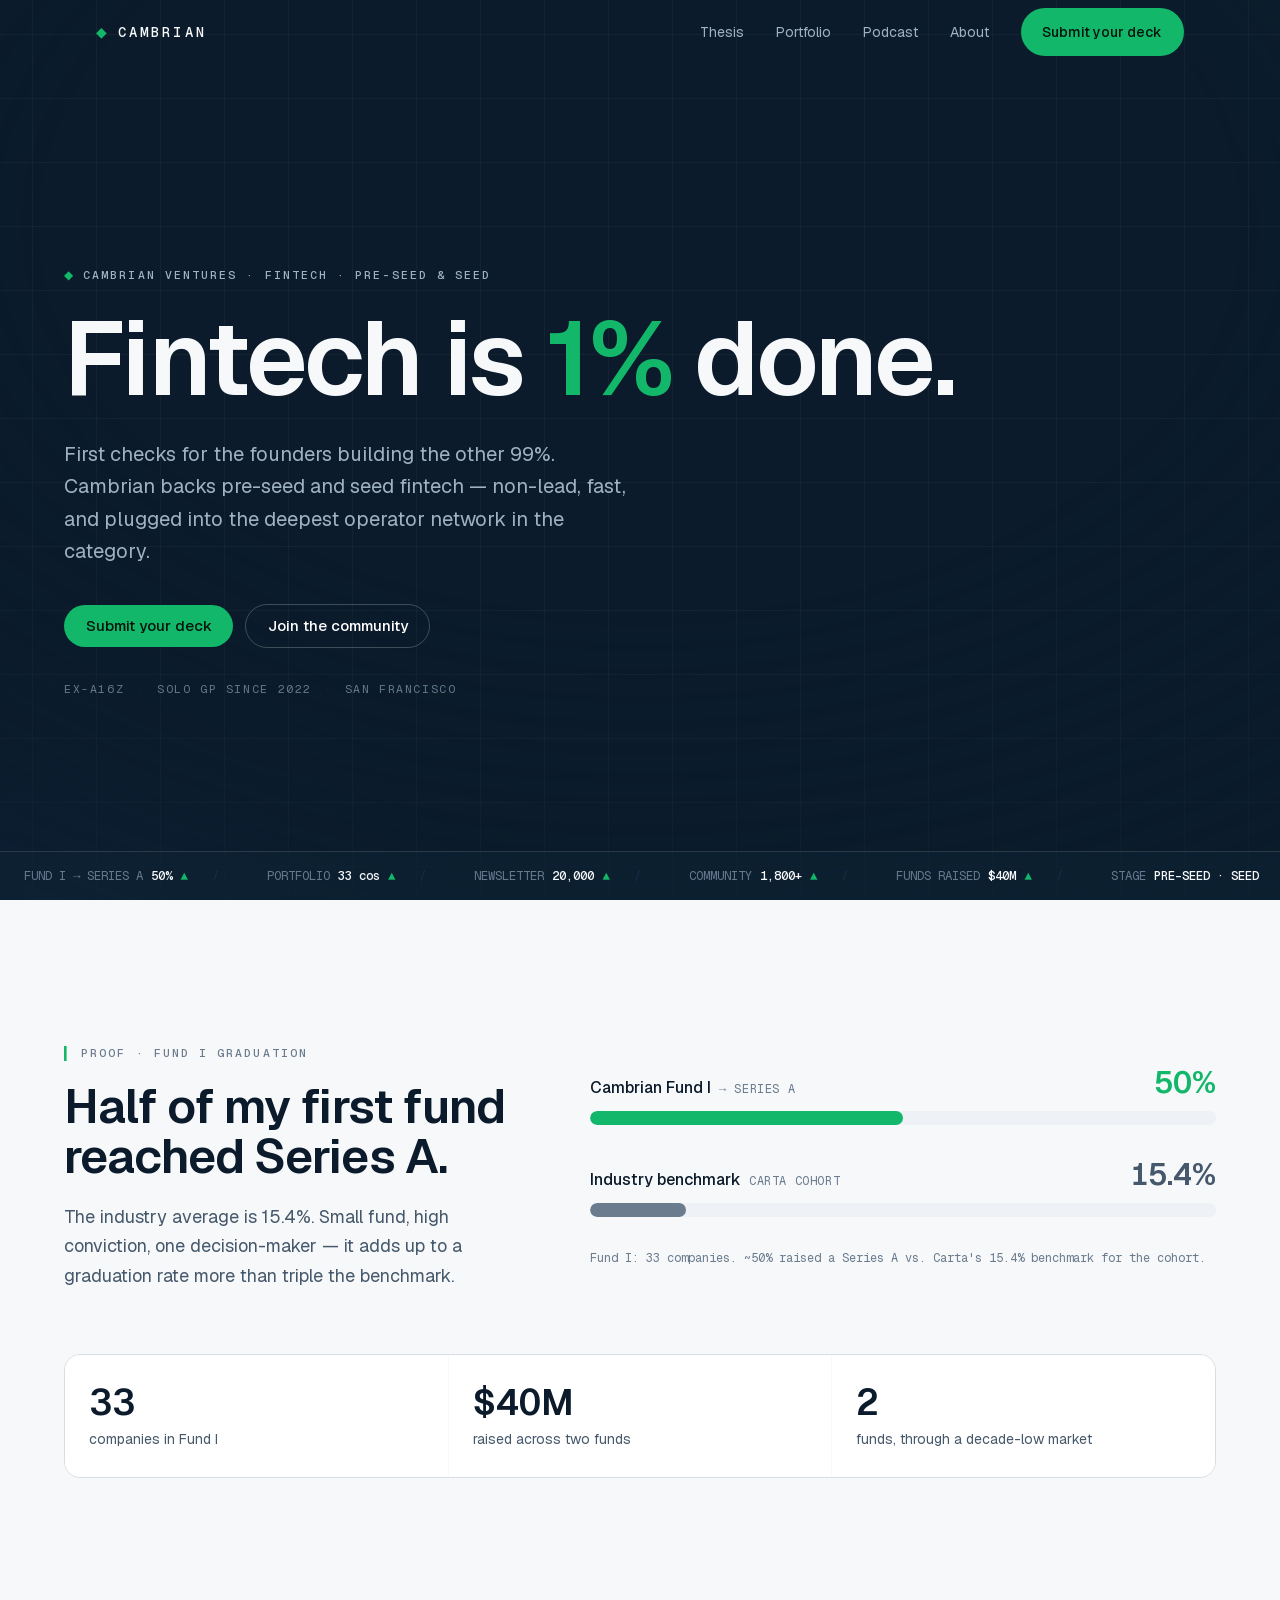
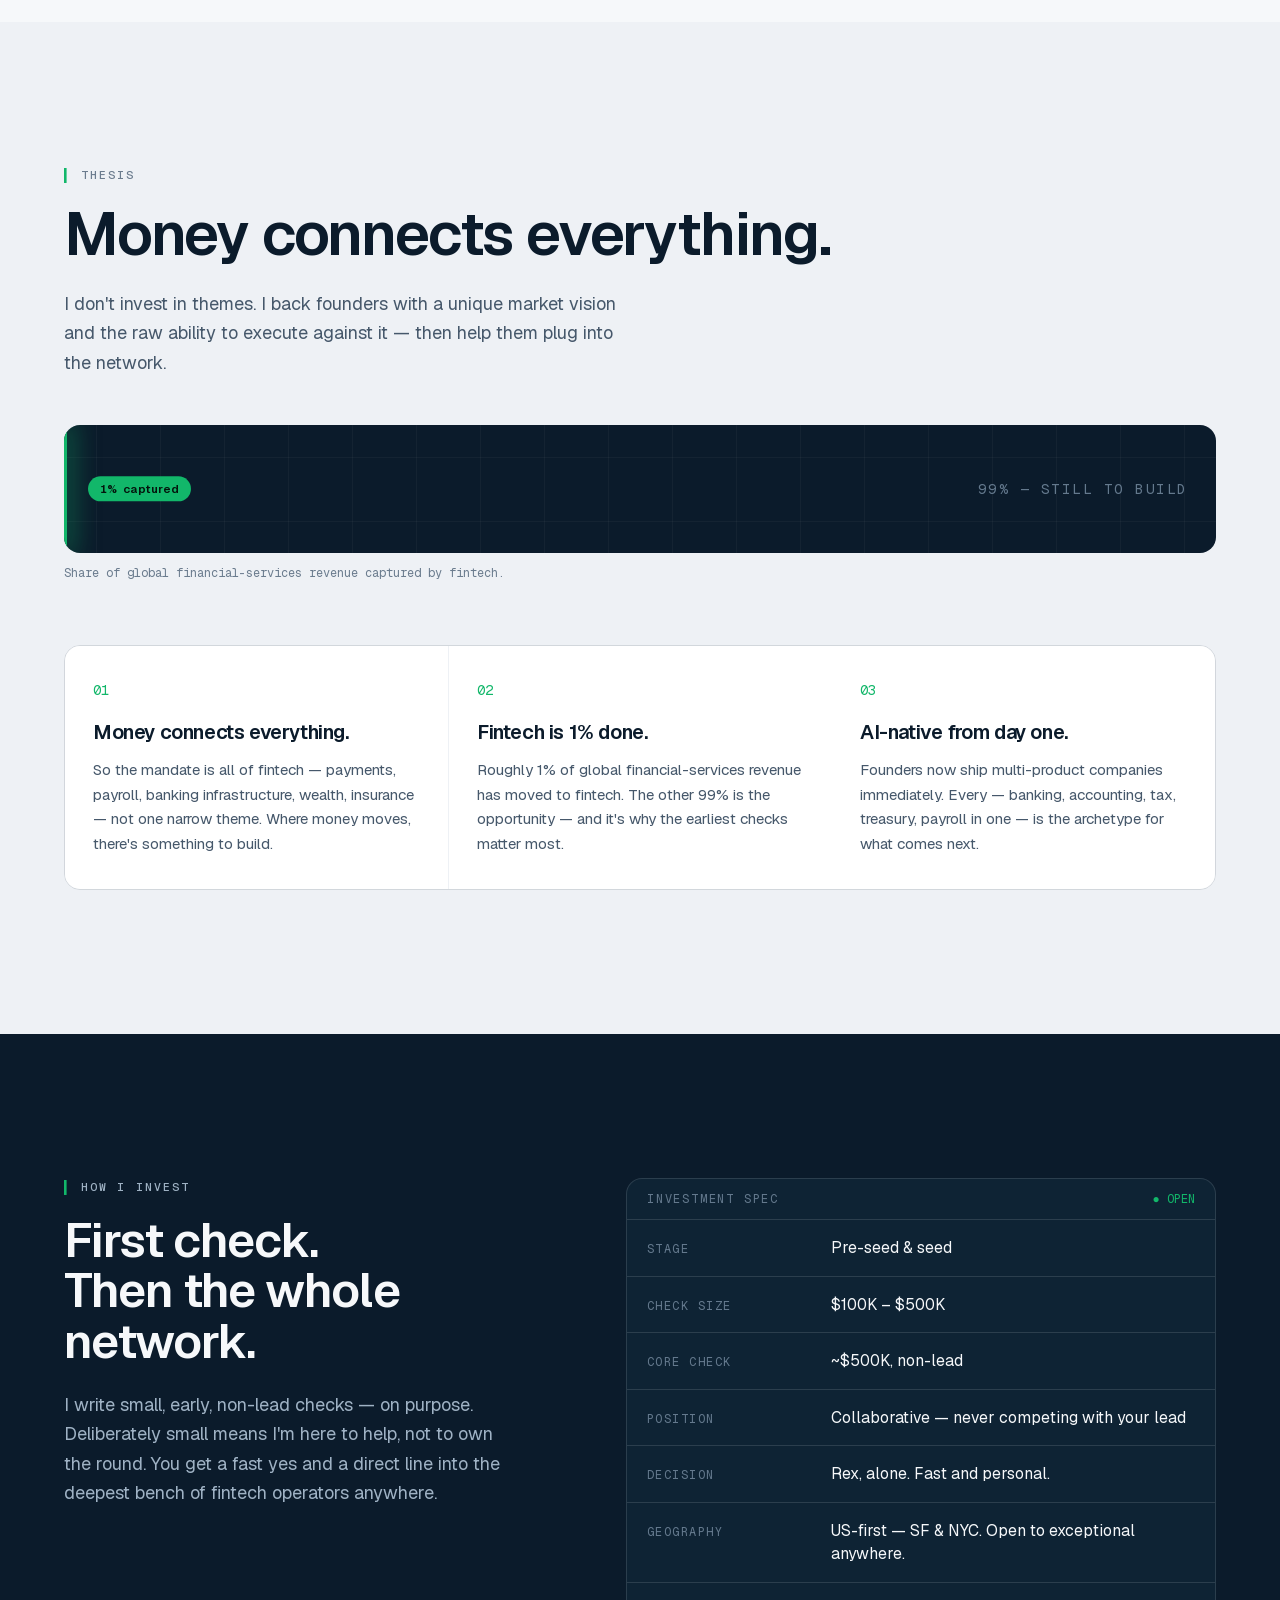
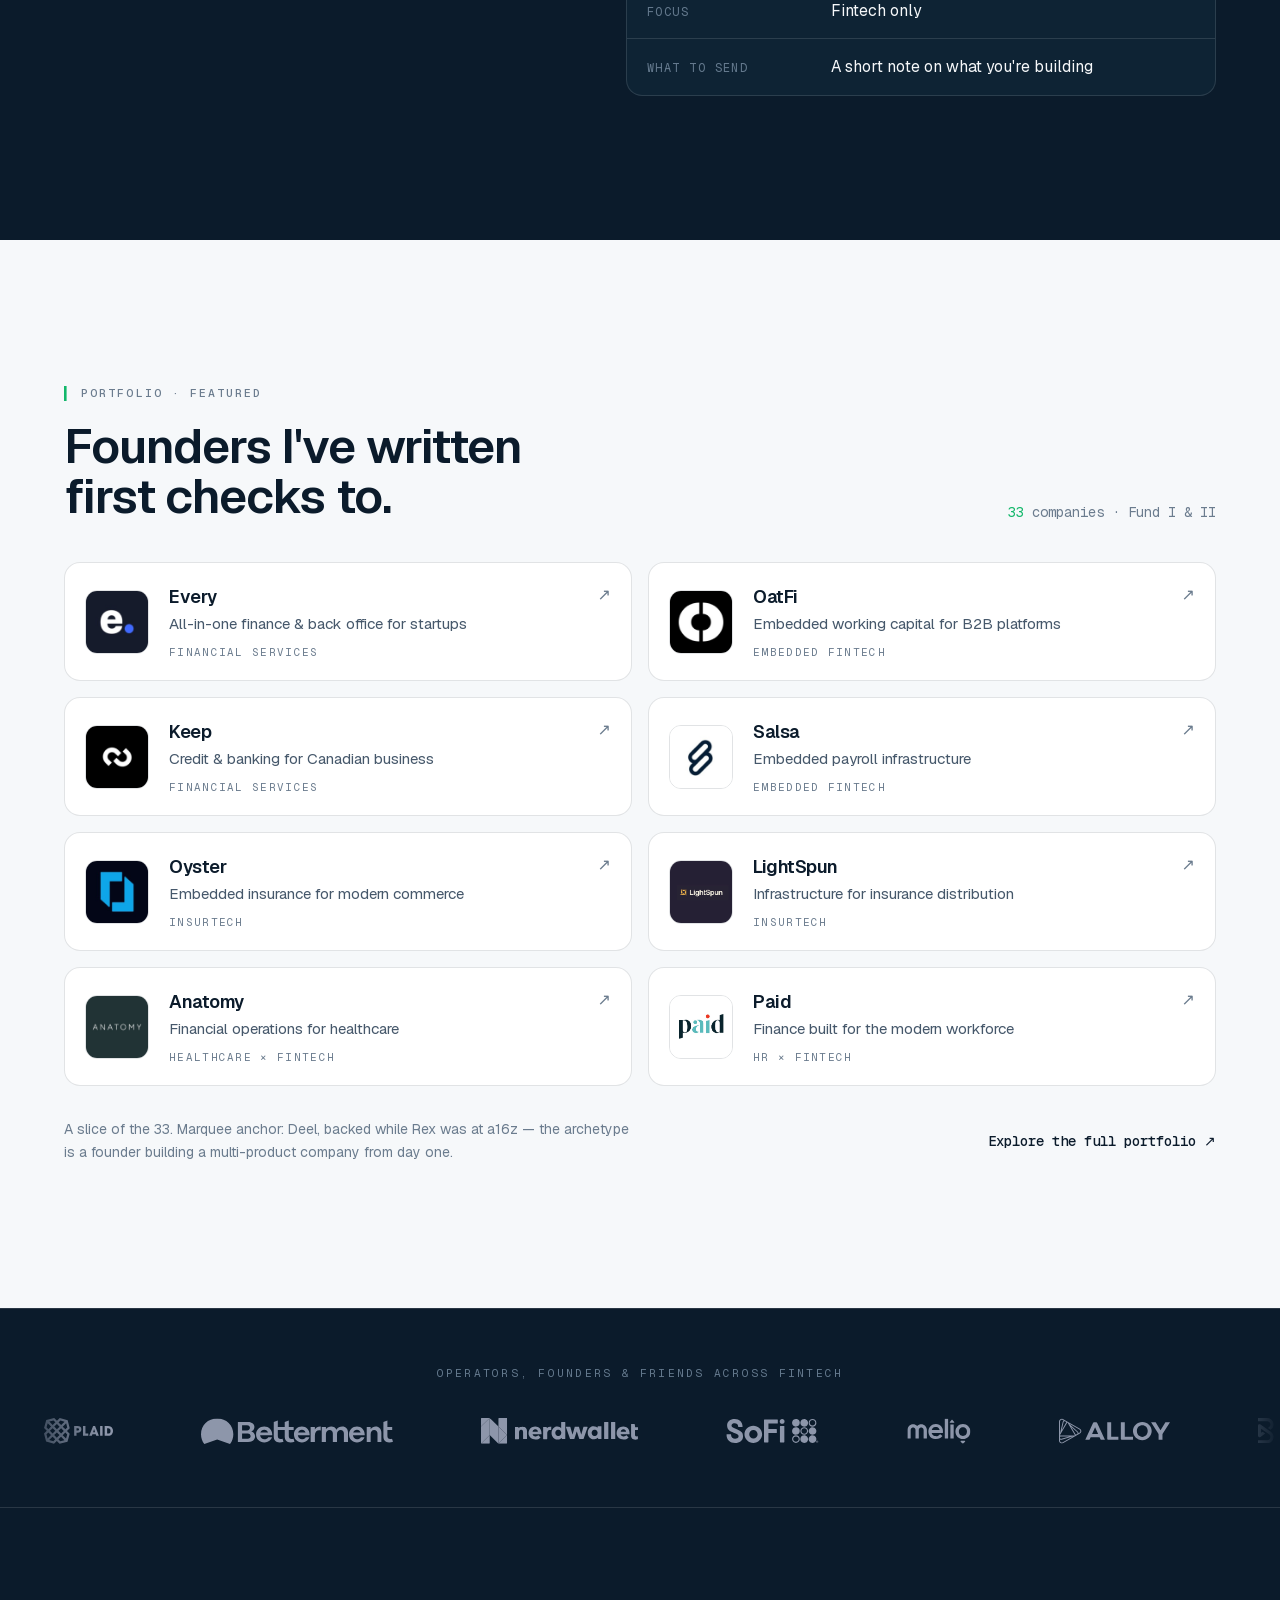
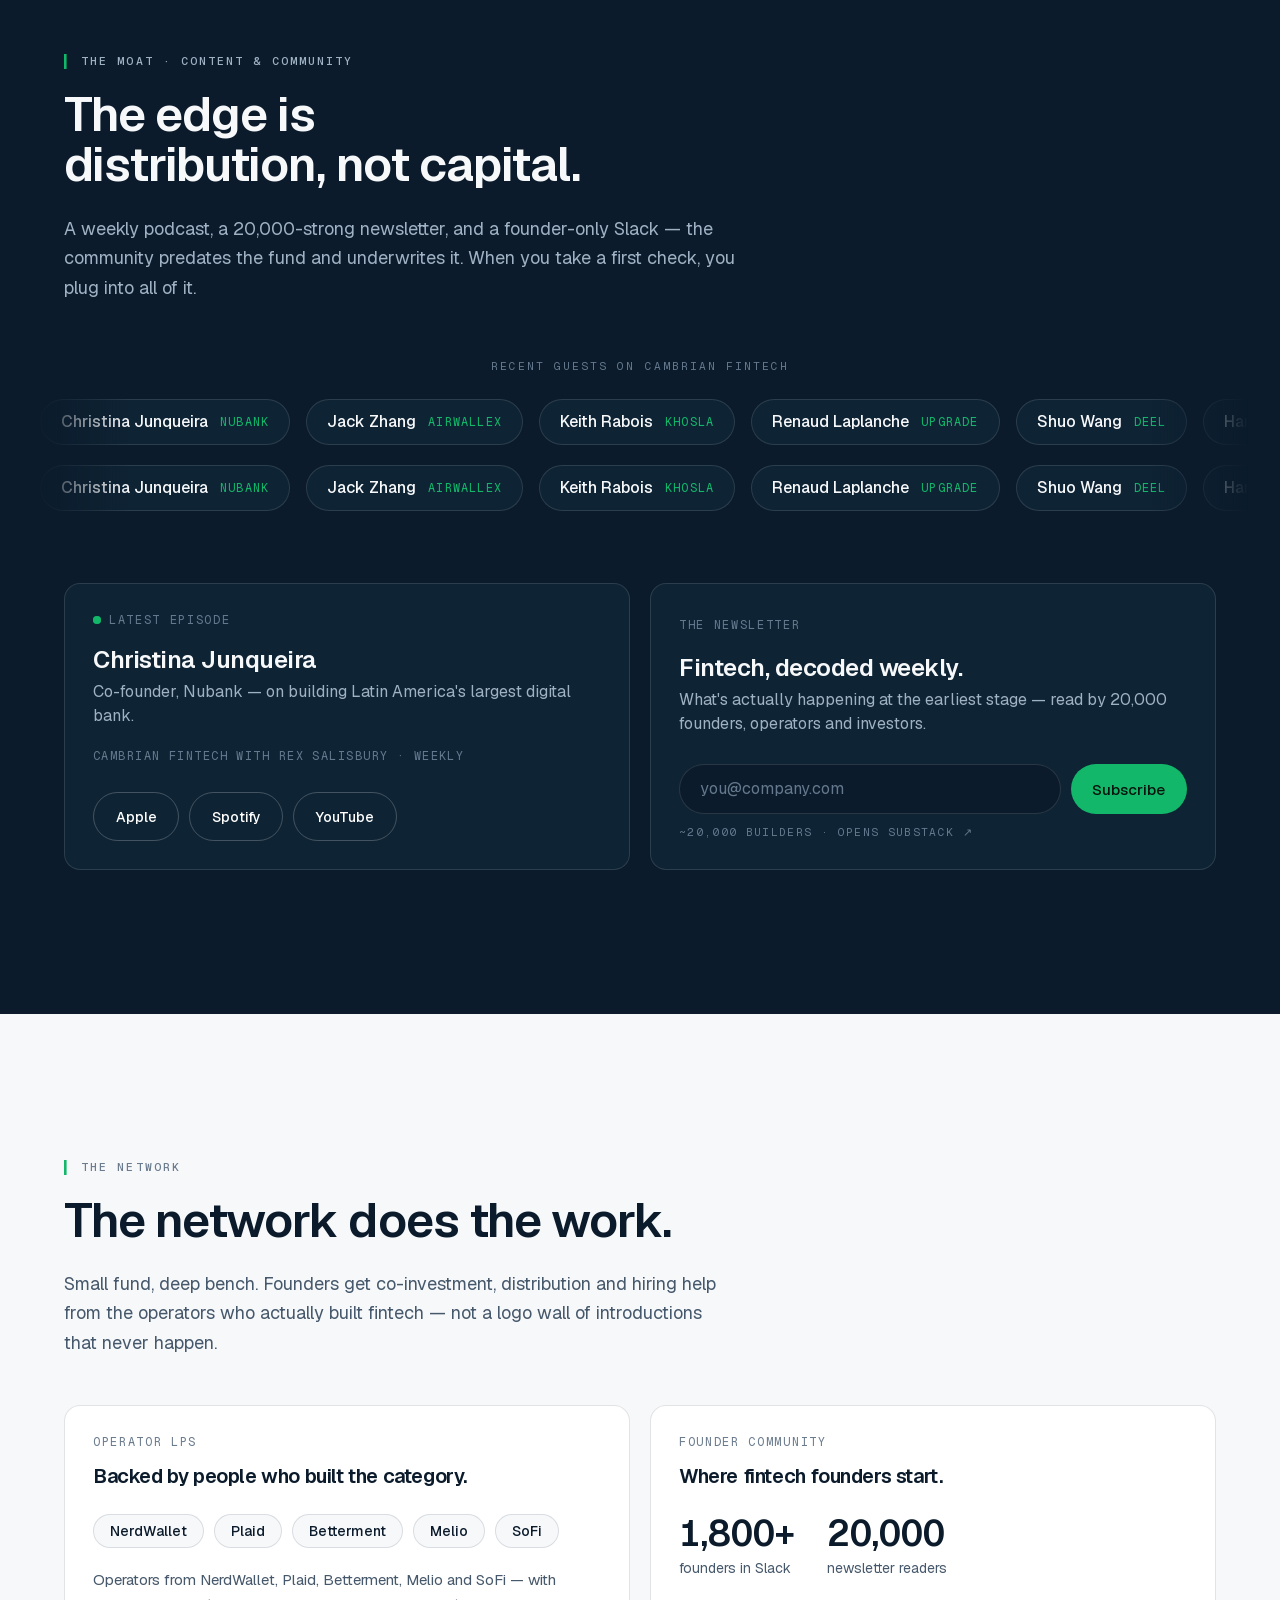
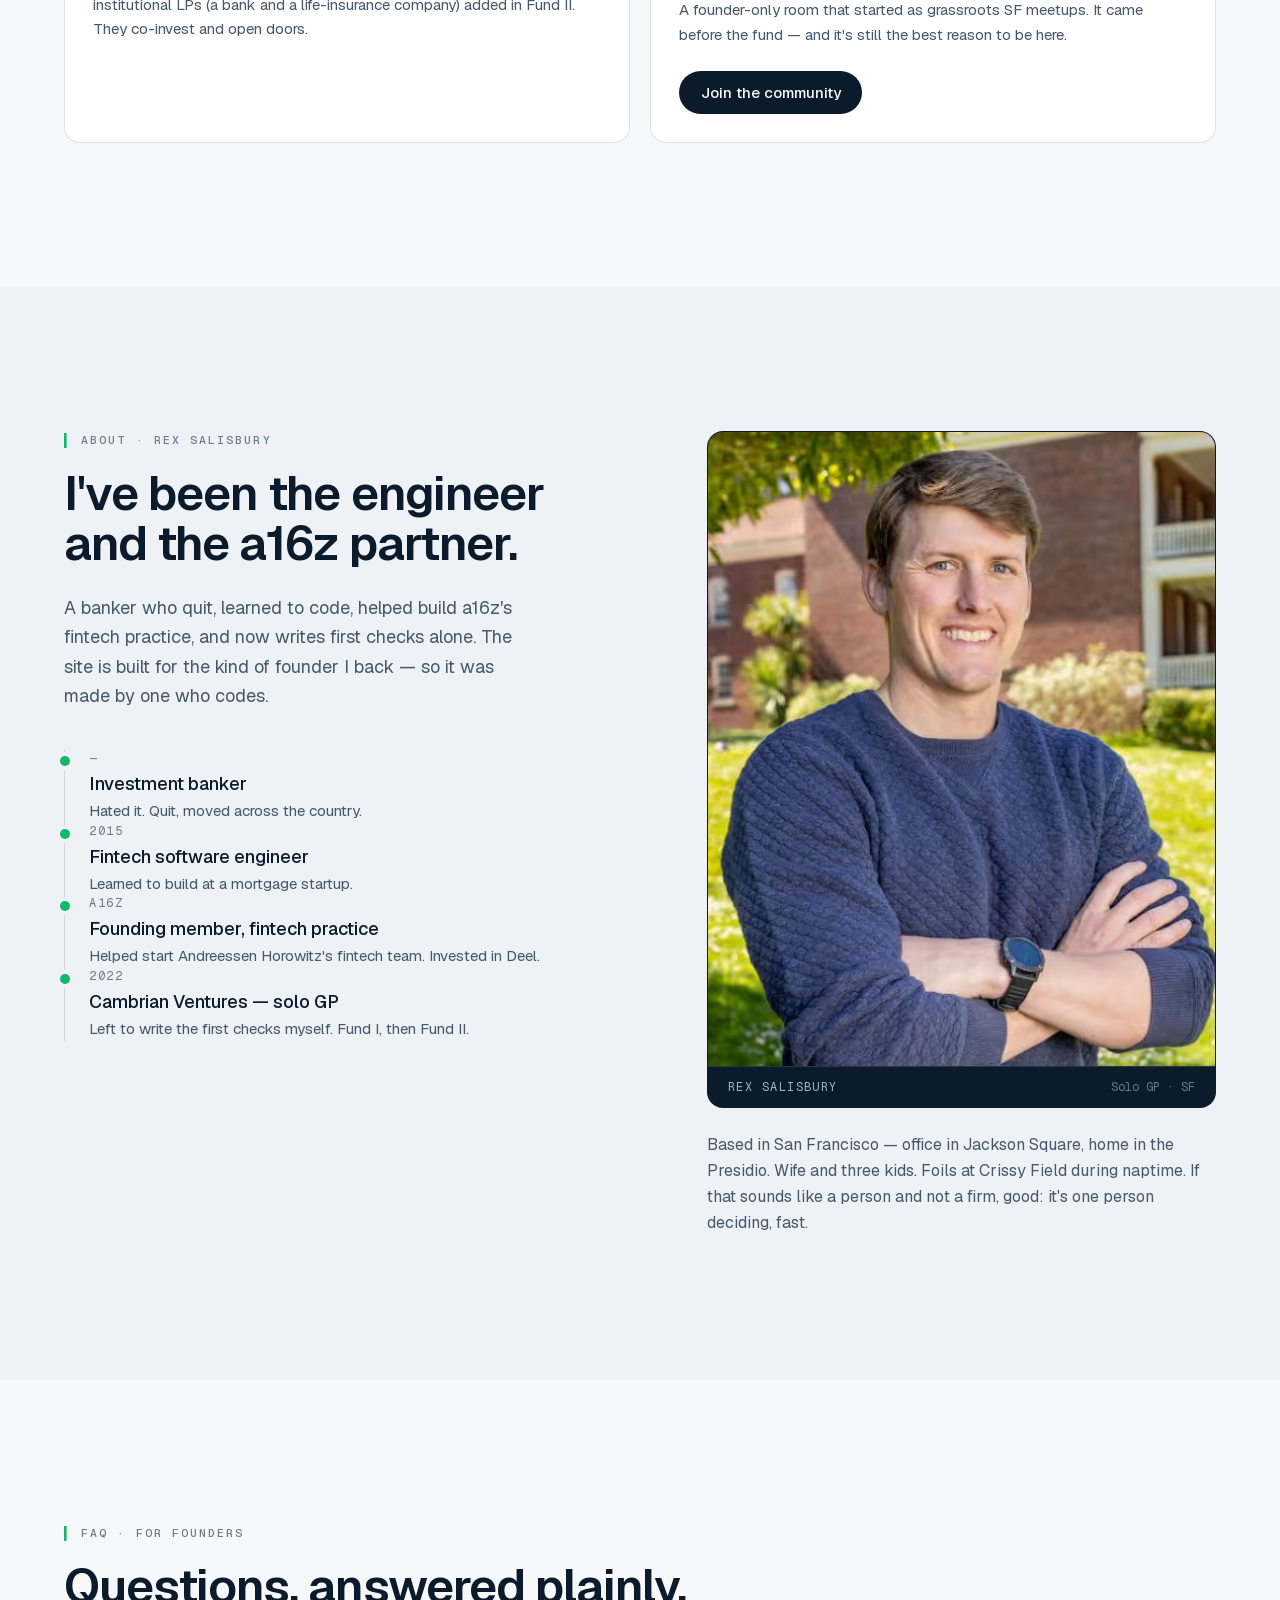
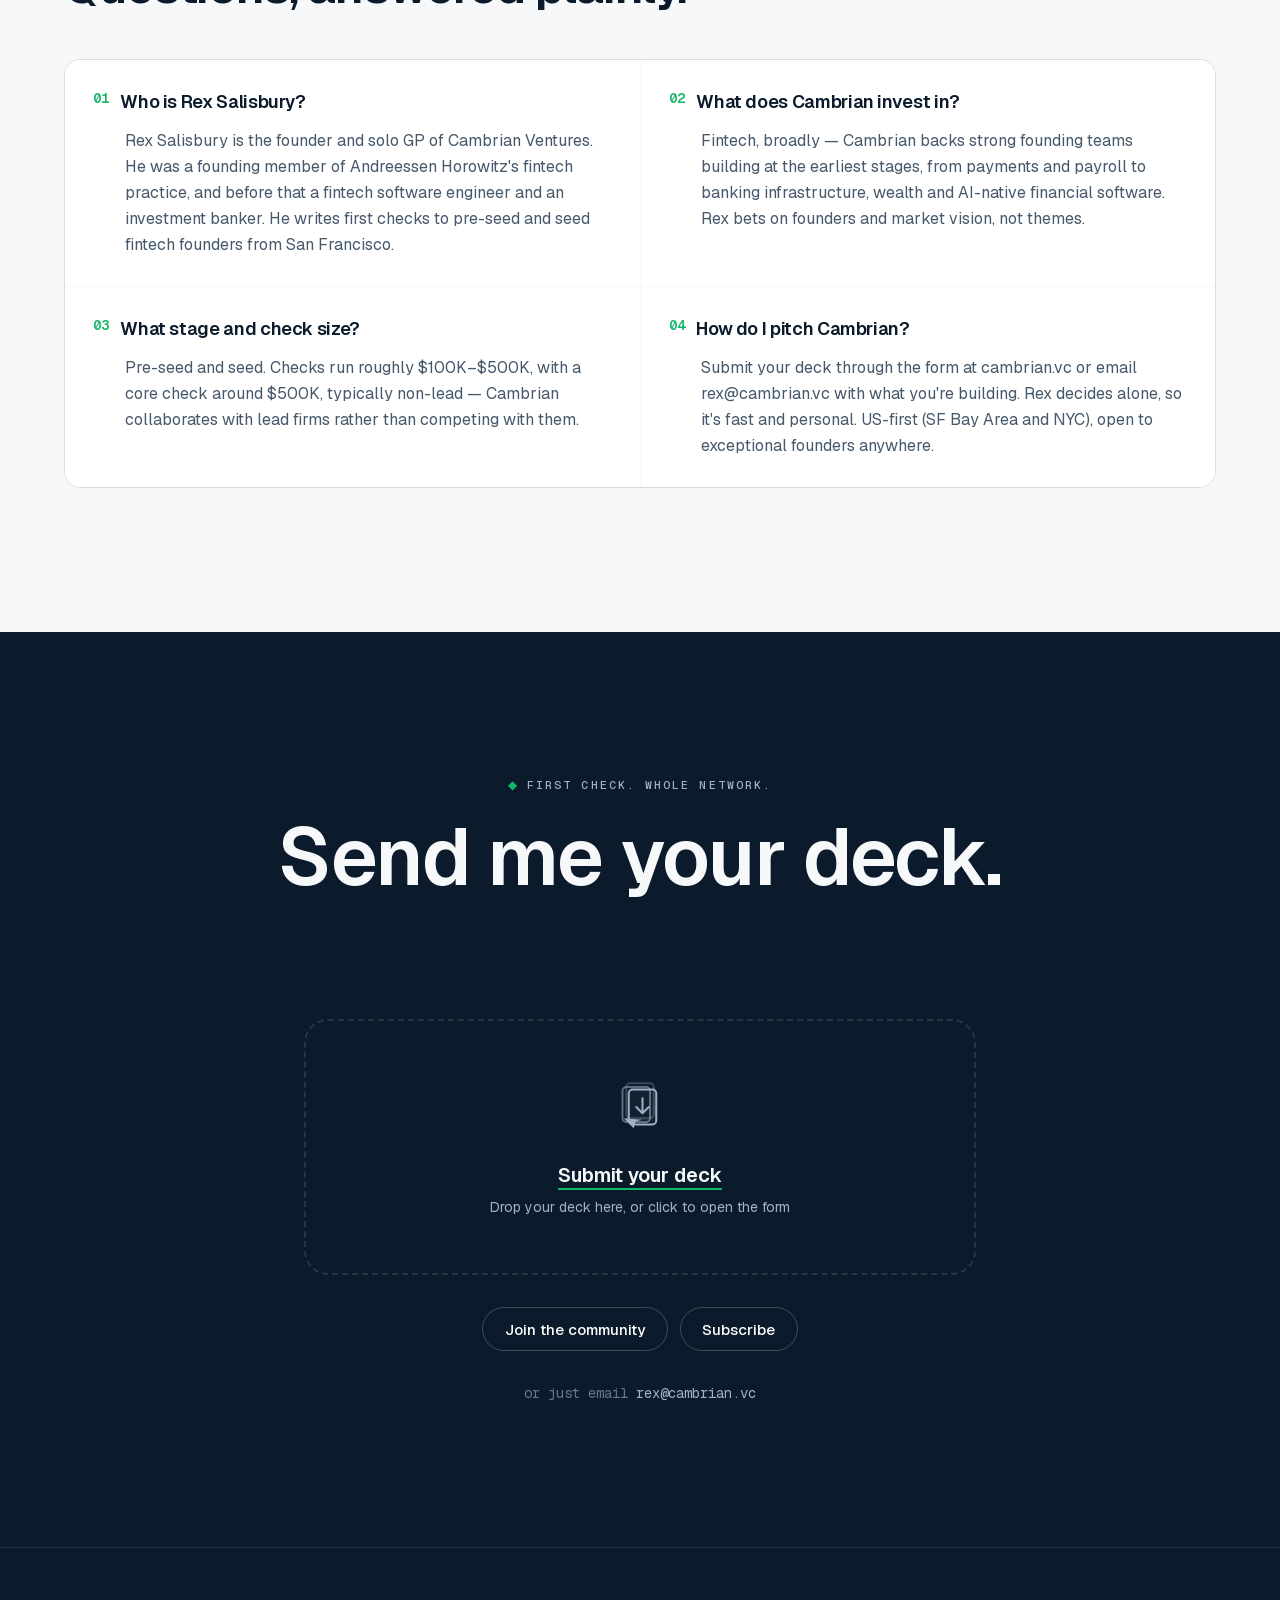
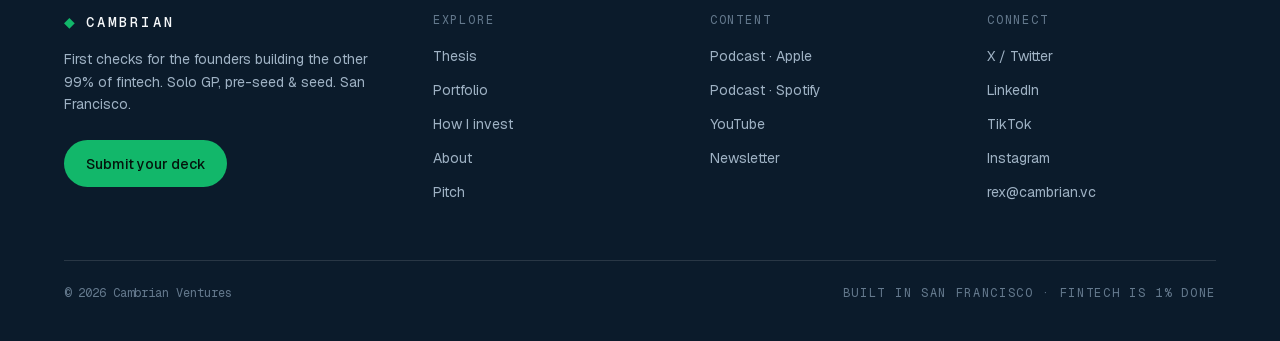
==== commit 5871e479: "fix: serve at subdomain root — strip /cambrian basePath so _next assets resolve Co-Authored-By: Clau" ====
--- a/index.html
+++ b/index.html
@@ -1 +1 @@
-<!DOCTYPE html><html lang="en" class="geist_1ca72cde-module__S_uLIq__variable geist_mono_2a9f4066-module__QBWwWG__variable"><head><meta name="robots" content="noindex,nofollow,noarchive"/><meta charSet="utf-8"/><meta name="viewport" content="width=device-width, initial-scale=1"/><link rel="preload" href="/cambrian/_next/static/media/797e433ab948586e-s.p.0r6juujl39pe6.woff2" as="font" crossorigin="" type="font/woff2"/><link rel="preload" href="/cambrian/_next/static/media/caa3a2e1cccd8315-s.p.0wgildi0cnwt9.woff2" as="font" crossorigin="" type="font/woff2"/><link rel="preload" href="/cambrian/rex.avif" as="image"/><link rel="stylesheet" href="/cambrian/_next/static/chunks/0fzm_truq3jv3.css" data-precedence="next"/><link rel="preload" as="script" fetchPriority="low" href="/cambrian/_next/static/chunks/1jq4o6yq14o4c.js"/><script src="/cambrian/_next/static/chunks/2imbn557mdp29.js" async=""></script><script src="/cambrian/_next/static/chunks/3rxl-jt3pdxgx.js" async=""></script><script src="/cambrian/_next/static/chunks/turbopack-0opnjlzilu2l3.js" async=""></script><script src="/cambrian/_next/static/chunks/158myu8e_yme3.js" async=""></script><script src="/cambrian/_next/static/chunks/3b26xrxtbwnue.js" async=""></script><meta name="next-size-adjust" content=""/><title>Cambrian Ventures — First checks for fintech&#x27;s earliest builders</title><meta name="description" content="Cambrian Ventures is a solo-GP, pre-seed and seed fintech fund founded in 2022 by Rex Salisbury (ex-a16z). It writes $100K–$500K first checks, non-lead, backed by the deepest operator network in fintech. ~50% of Fund I reached Series A vs. a 15.4% industry benchmark."/><meta name="author" content="Rex Salisbury"/><meta name="keywords" content="fintech VC,fintech venture capital,pre-seed fintech investor,seed fintech fund,solo GP fintech,Rex Salisbury,Cambrian Ventures,Cambrian fintech,fintech founder community"/><link rel="canonical" href="https://www.cambrian.vc/"/><meta property="og:title" content="Cambrian Ventures — First checks for fintech&#x27;s earliest builders"/><meta property="og:description" content="Cambrian Ventures is a solo-GP, pre-seed and seed fintech fund founded in 2022 by Rex Salisbury (ex-a16z). It writes $100K–$500K first checks, non-lead, backed by the deepest operator network in fintech. ~50% of Fund I reached Series A vs. a 15.4% industry benchmark."/><meta property="og:url" content="https://www.cambrian.vc/"/><meta property="og:site_name" content="Cambrian Ventures"/><meta property="og:locale" content="en_US"/><meta property="og:image" content="https://www.cambrian.vc/opengraph-image?45029b1f1884b88b"/><meta property="og:image:type" content="image/png"/><meta property="og:image:width" content="1200"/><meta property="og:image:height" content="630"/><meta property="og:image:alt" content="Cambrian Ventures — Fintech is 1% done."/><meta property="og:type" content="website"/><meta name="twitter:card" content="summary_large_image"/><meta name="twitter:site" content="@cambrianhq"/><meta name="twitter:creator" content="@rexsalisbury"/><meta name="twitter:title" content="Cambrian Ventures — First checks for fintech&#x27;s earliest builders"/><meta name="twitter:description" content="Cambrian Ventures is a solo-GP, pre-seed and seed fintech fund founded in 2022 by Rex Salisbury (ex-a16z). It writes $100K–$500K first checks, non-lead, backed by the deepest operator network in fintech. ~50% of Fund I reached Series A vs. a 15.4% industry benchmark."/><meta name="twitter:image" content="https://www.cambrian.vc/opengraph-image?45029b1f1884b88b"/><meta name="twitter:image:alt" content="Cambrian Ventures — Fintech is 1% done."/><meta name="twitter:image:type" content="image/png"/><meta name="twitter:image:width" content="1200"/><meta name="twitter:image:height" content="630"/><noscript><style>.reveal{opacity:1!important;transform:none!important}</style></noscript><script type="application/ld+json">{"@context":"https://schema.org","@graph":[{"@type":"Organization","@id":"https://www.cambrian.vc/#fund","name":"Cambrian Ventures","url":"https://www.cambrian.vc","email":"rex@cambrian.vc","description":"Solo-GP, pre-seed and seed fintech venture fund. Writes $100K–$500K first checks, non-lead, backed by an operator network from NerdWallet, Plaid, Betterment, Melio and SoFi.","foundingDate":"2022-01","founder":{"@id":"https://www.cambrian.vc/#rex"},"areaServed":"US","knowsAbout":["fintech","pre-seed investing","seed investing","financial infrastructure"],"sameAs":["https://www.linkedin.com/company/cambrianhq","https://x.com/rexsalisbury","https://youtube.com/@cambrianhq","https://cambrianhq.com"]},{"@type":"Person","@id":"https://www.cambrian.vc/#rex","name":"Rex Salisbury","jobTitle":"Solo General Partner","worksFor":{"@id":"https://www.cambrian.vc/#fund"},"description":"Founder and solo GP of Cambrian Ventures. Founding member of Andreessen Horowitz's fintech practice; former fintech software engineer and investment banker. Writes first checks to pre-seed and seed fintech founders.","email":"rex@cambrian.vc","homeLocation":"San Francisco, California","sameAs":["https://www.linkedin.com/in/rexsalisbury","https://x.com/rexsalisbury","https://rexsalisbury.substack.com","https://www.tiktok.com/@rex.salisbury","https://www.instagram.com/rexsalisbury"]},{"@type":"PodcastSeries","@id":"https://www.cambrian.vc/#podcast","name":"Cambrian Fintech with Rex Salisbury","url":"https://podcasts.apple.com/us/podcast/cambrian-fintech-with-rex-salisbury/id1677799041","author":{"@id":"https://www.cambrian.vc/#rex"},"webFeed":"https://cambrian.captivate.fm"},{"@type":"WebSite","@id":"https://www.cambrian.vc/#website","url":"https://www.cambrian.vc","name":"Cambrian Ventures","publisher":{"@id":"https://www.cambrian.vc/#fund"}}]}</script><script src="/cambrian/_next/static/chunks/0cz1d0mv5g_q7.js" noModule=""></script></head><body><div data-varv-disclaimer="1" style="position:sticky;top:0;z-index:2147483647;background:#111;color:#fff;font:500 13px/1.45 system-ui,-apple-system,Segoe UI,Roboto,sans-serif;padding:8px 14px;text-align:center;border-bottom:1px solid #333;box-sizing:border-box;">Unsolicited concept redesign by Keep Pivoting — not affiliated with Cambrian Ventures. See the official site → <a href="https://www.cambrian.vc" style="color:#8ab4ff;text-decoration:underline;">https://www.cambrian.vc</a></div><div hidden=""><!--$--><!--/$--></div><div class="scroll-progress fixed inset-x-0 top-0 z-[60] h-0.5 bg-signal" aria-hidden="true"></div><header class="fixed inset-x-0 top-0 z-50 transition-colors duration-300 border-b border-transparent"><div class="mx-auto flex h-16 w-full max-w-6xl items-center justify-between px-5 sm:px-8"><a href="#top" class="mono flex items-center gap-2 text-sm font-medium tracking-[0.22em] transition-colors text-paper"><span class="text-signal" aria-hidden="true">◆</span>CAMBRIAN</a><nav class="hidden items-center gap-8 md:flex"><a href="#thesis" class="link-underline text-sm transition-colors text-mist hover:text-paper">Thesis</a><a href="#portfolio" class="link-underline text-sm transition-colors text-mist hover:text-paper">Portfolio</a><a href="#podcast" class="link-underline text-sm transition-colors text-mist hover:text-paper">Podcast</a><a href="#about" class="link-underline text-sm transition-colors text-mist hover:text-paper">About</a><a href="https://airtable.com/app3KzoibQbrABDTV/shrROjb4txMGdrx8C" target="_blank" rel="noopener noreferrer" class="btn text-sm btn-signal">Submit your deck</a></nav><a href="https://airtable.com/app3KzoibQbrABDTV/shrROjb4txMGdrx8C" target="_blank" rel="noopener noreferrer" class="btn text-sm md:hidden btn-signal">Submit deck</a></div></header><main class="relative"><section id="top" class="hero-glow relative flex min-h-[100svh] flex-col justify-between overflow-hidden bg-ink text-paper"><div class="grid-ink grid-fade parallax pointer-events-none absolute inset-0" aria-hidden="true"></div><div class="relative flex flex-1 items-center px-5 pt-28 sm:px-8"><div class="mx-auto w-full max-w-6xl"><p class="rise eyebrow flex items-center gap-2 text-mist" style="--rise-delay:0s"><span class="text-signal" aria-hidden="true">◆</span>CAMBRIAN VENTURES · FINTECH · PRE-SEED &amp; SEED</p><h1 class="rise mt-6 max-w-4xl text-[clamp(2.9rem,8.2vw,6.75rem)] font-semibold leading-[0.98] tracking-tight" style="--rise-delay:0.08s">Fintech is <span class="text-signal">1%</span> done.</h1><p class="rise mt-7 max-w-xl text-lg leading-relaxed text-mist sm:text-xl" style="--rise-delay:0.16s">First checks for the founders building the other 99%. Cambrian backs pre-seed and seed fintech — non-lead, fast, and plugged into the deepest operator network in the category.</p><div class="rise mt-9 flex flex-wrap items-center gap-3" style="--rise-delay:0.24s"><a href="https://airtable.com/app3KzoibQbrABDTV/shrROjb4txMGdrx8C" class="btn btn-signal" target="_blank" rel="noopener noreferrer">Submit your deck</a><a href="https://cambrianhq.com" class="btn btn-ghost-d" target="_blank" rel="noopener noreferrer">Join the community</a></div><p class="rise mono mt-8 flex flex-wrap items-center gap-x-3 gap-y-1 text-[0.72rem] uppercase tracking-[0.14em] text-mist-2" style="--rise-delay:0.32s"><span>Ex-a16z</span><span aria-hidden="true" class="text-ink-3">·</span><span>Solo GP since 2022</span><span aria-hidden="true" class="text-ink-3">·</span><span>San Francisco</span></p></div></div><div class="relative"><div class="marquee-group overflow-hidden border-t hair-d bg-ink-2/60"><div class="mx-auto flex h-12 max-w-[100vw] items-center"><div class="marquee"><span class="mono flex items-center gap-2 whitespace-nowrap px-6 text-[0.78rem] text-mist"><span class="text-mist-2">FUND I → SERIES A</span><span class="tnum font-medium text-paper">50%</span><span class="text-signal" aria-hidden="true">▲</span><span class="pl-4 text-ink-3" aria-hidden="true">/</span></span><span class="mono flex items-center gap-2 whitespace-nowrap px-6 text-[0.78rem] text-mist"><span class="text-mist-2">PORTFOLIO</span><span class="tnum font-medium text-paper">33 cos</span><span class="text-signal" aria-hidden="true">▲</span><span class="pl-4 text-ink-3" aria-hidden="true">/</span></span><span class="mono flex items-center gap-2 whitespace-nowrap px-6 text-[0.78rem] text-mist"><span class="text-mist-2">NEWSLETTER</span><span class="tnum font-medium text-paper">20,000</span><span class="text-signal" aria-hidden="true">▲</span><span class="pl-4 text-ink-3" aria-hidden="true">/</span></span><span class="mono flex items-center gap-2 whitespace-nowrap px-6 text-[0.78rem] text-mist"><span class="text-mist-2">COMMUNITY</span><span class="tnum font-medium text-paper">1,800+</span><span class="text-signal" aria-hidden="true">▲</span><span class="pl-4 text-ink-3" aria-hidden="true">/</span></span><span class="mono flex items-center gap-2 whitespace-nowrap px-6 text-[0.78rem] text-mist"><span class="text-mist-2">FUNDS RAISED</span><span class="tnum font-medium text-paper">$40M</span><span class="text-signal" aria-hidden="true">▲</span><span class="pl-4 text-ink-3" aria-hidden="true">/</span></span><span class="mono flex items-center gap-2 whitespace-nowrap px-6 text-[0.78rem] text-mist"><span class="text-mist-2">STAGE</span><span class="tnum font-medium text-paper">PRE-SEED · SEED</span><span class="pl-4 text-ink-3" aria-hidden="true">/</span></span><span class="mono flex items-center gap-2 whitespace-nowrap px-6 text-[0.78rem] text-mist"><span class="text-mist-2">LATEST EP</span><span class="tnum font-medium text-paper">Christina Junqueira / Nubank</span><span class="pl-4 text-ink-3" aria-hidden="true">/</span></span><span class="mono flex items-center gap-2 whitespace-nowrap px-6 text-[0.78rem] text-mist"><span class="text-mist-2">FUND I → SERIES A</span><span class="tnum font-medium text-paper">50%</span><span class="text-signal" aria-hidden="true">▲</span><span class="pl-4 text-ink-3" aria-hidden="true">/</span></span><span class="mono flex items-center gap-2 whitespace-nowrap px-6 text-[0.78rem] text-mist"><span class="text-mist-2">PORTFOLIO</span><span class="tnum font-medium text-paper">33 cos</span><span class="text-signal" aria-hidden="true">▲</span><span class="pl-4 text-ink-3" aria-hidden="true">/</span></span><span class="mono flex items-center gap-2 whitespace-nowrap px-6 text-[0.78rem] text-mist"><span class="text-mist-2">NEWSLETTER</span><span class="tnum font-medium text-paper">20,000</span><span class="text-signal" aria-hidden="true">▲</span><span class="pl-4 text-ink-3" aria-hidden="true">/</span></span><span class="mono flex items-center gap-2 whitespace-nowrap px-6 text-[0.78rem] text-mist"><span class="text-mist-2">COMMUNITY</span><span class="tnum font-medium text-paper">1,800+</span><span class="text-signal" aria-hidden="true">▲</span><span class="pl-4 text-ink-3" aria-hidden="true">/</span></span><span class="mono flex items-center gap-2 whitespace-nowrap px-6 text-[0.78rem] text-mist"><span class="text-mist-2">FUNDS RAISED</span><span class="tnum font-medium text-paper">$40M</span><span class="text-signal" aria-hidden="true">▲</span><span class="pl-4 text-ink-3" aria-hidden="true">/</span></span><span class="mono flex items-center gap-2 whitespace-nowrap px-6 text-[0.78rem] text-mist"><span class="text-mist-2">STAGE</span><span class="tnum font-medium text-paper">PRE-SEED · SEED</span><span class="pl-4 text-ink-3" aria-hidden="true">/</span></span><span class="mono flex items-center gap-2 whitespace-nowrap px-6 text-[0.78rem] text-mist"><span class="text-mist-2">LATEST EP</span><span class="tnum font-medium text-paper">Christina Junqueira / Nubank</span><span class="pl-4 text-ink-3" aria-hidden="true">/</span></span></div></div></div></div></section><section class="relative scroll-mt-20 px-5 py-24 sm:px-8 sm:py-28 md:py-36 bg-paper text-ink "><div class="mx-auto w-full max-w-6xl "><div class="grid gap-12 md:grid-cols-[0.85fr_1.15fr] md:gap-16"><div><p class="eyebrow flex items-center gap-2 text-slate-2"><span class="text-signal" aria-hidden="true">▍</span>Proof · Fund I graduation</p><div class="reveal"><h2 class="mt-5 text-4xl font-semibold leading-[1.05] sm:text-5xl">Half of my first fund reached Series A.</h2></div><div class="reveal" style="transition-delay:0.08s"><p class="mt-5 max-w-md text-lg leading-relaxed text-slate">The industry average is 15.4%. Small fund, high conviction, one decision-maker — it adds up to a graduation rate more than triple the benchmark.</p></div></div><div class="reveal  flex flex-col justify-center gap-8"><div><div class="mb-2.5 flex items-baseline justify-between gap-4"><div><span class="font-medium">Cambrian Fund I</span><span class="mono ml-2 text-xs uppercase tracking-wider text-slate-2">→ Series A</span></div><span class="tnum text-2xl font-semibold sm:text-3xl text-signal">50%</span></div><div class="h-3.5 w-full overflow-hidden rounded-full bg-paper-3"><div class="bar-fill h-full rounded-full bg-signal" style="width:50%"></div></div></div><div><div class="mb-2.5 flex items-baseline justify-between gap-4"><div><span class="font-medium">Industry benchmark</span><span class="mono ml-2 text-xs uppercase tracking-wider text-slate-2">Carta cohort</span></div><span class="tnum text-2xl font-semibold sm:text-3xl text-slate">15.4%</span></div><div class="h-3.5 w-full overflow-hidden rounded-full bg-paper-3"><div class="bar-fill h-full rounded-full bg-slate-2" style="width:15.4%"></div></div></div><p class="mono text-xs leading-relaxed text-slate-2">Fund I: 33 companies. ~50% raised a Series A vs. Carta&#x27;s 15.4% benchmark for the cohort.</p></div></div><div class="reveal"><div class="mt-16 grid gap-px overflow-hidden rounded-2xl border hair sm:grid-cols-3"><div class="bg-paper-2 px-6 py-7"><div class="tnum text-3xl font-semibold sm:text-4xl">33</div><div class="mt-1.5 text-sm text-slate">companies in Fund I</div></div><div class="bg-paper-2 px-6 py-7"><div class="tnum text-3xl font-semibold sm:text-4xl">$40M</div><div class="mt-1.5 text-sm text-slate">raised across two funds</div></div><div class="bg-paper-2 px-6 py-7"><div class="tnum text-3xl font-semibold sm:text-4xl">2</div><div class="mt-1.5 text-sm text-slate">funds, through a decade-low market</div></div></div></div></div></section><section id="thesis" class="relative scroll-mt-20 px-5 py-24 sm:px-8 sm:py-28 md:py-36 bg-paper text-ink bg-paper-3"><div class="mx-auto w-full max-w-6xl "><p class="eyebrow flex items-center gap-2 text-slate-2"><span class="text-signal" aria-hidden="true">▍</span>Thesis</p><div class="reveal"><h2 class="mt-5 max-w-3xl text-4xl font-semibold leading-[1.04] sm:text-5xl md:text-6xl">Money connects everything.</h2></div><div class="reveal" style="transition-delay:0.06s"><p class="mt-6 max-w-xl text-lg leading-relaxed text-slate">I don&#x27;t invest in themes. I back founders with a unique market vision and the raw ability to execute against it — then help them plug into the network.</p></div><div class="reveal" style="transition-delay:0.1s"><div class="mt-12"><div class="grid-ink relative h-28 w-full overflow-hidden rounded-2xl bg-ink text-paper sm:h-32"><div class="absolute inset-y-0 left-0 w-[3px] bg-signal shadow-[0_0_26px_5px_rgba(18,183,106,0.55)]"></div><div class="absolute left-0 top-1/2 ml-4 -translate-y-1/2 sm:ml-6"><span class="inline-flex items-center gap-1.5 rounded-full bg-signal px-3 py-1 text-[0.72rem] font-semibold text-[#04140c]"><span class="tnum">1%</span> captured</span></div><div class="absolute inset-0 flex items-center justify-end pr-5 sm:pr-7"><span class="mono text-xs uppercase tracking-[0.18em] text-mist-2 sm:text-sm">99% — still to build</span></div></div><p class="mono mt-3 text-xs text-slate-2">Share of global financial-services revenue captured by fintech.</p></div></div><div class="mt-16 grid gap-px overflow-hidden rounded-2xl border hair md:grid-cols-3"><div class="reveal"><div class="h-full bg-paper-2 px-7 py-8"><span class="mono text-sm text-signal">01</span><h3 class="mt-4 text-xl font-semibold">Money connects everything.</h3><p class="mt-3 text-[0.95rem] leading-relaxed text-slate">So the mandate is all of fintech — payments, payroll, banking infrastructure, wealth, insurance — not one narrow theme. Where money moves, there&#x27;s something to build.</p></div></div><div class="reveal" style="transition-delay:0.08s"><div class="h-full bg-paper-2 px-7 py-8"><span class="mono text-sm text-signal">02</span><h3 class="mt-4 text-xl font-semibold">Fintech is 1% done.</h3><p class="mt-3 text-[0.95rem] leading-relaxed text-slate">Roughly 1% of global financial-services revenue has moved to fintech. The other 99% is the opportunity — and it&#x27;s why the earliest checks matter most.</p></div></div><div class="reveal" style="transition-delay:0.16s"><div class="h-full bg-paper-2 px-7 py-8"><span class="mono text-sm text-signal">03</span><h3 class="mt-4 text-xl font-semibold">AI-native from day one.</h3><p class="mt-3 text-[0.95rem] leading-relaxed text-slate">Founders now ship multi-product companies immediately. Every — banking, accounting, tax, treasury, payroll in one — is the archetype for what comes next.</p></div></div></div></div></section><section id="invest" class="relative scroll-mt-20 px-5 py-24 sm:px-8 sm:py-28 md:py-36 bg-ink text-paper "><div class="mx-auto w-full max-w-6xl "><div class="grid gap-12 md:grid-cols-[0.9fr_1.1fr] md:gap-20"><div><p class="eyebrow flex items-center gap-2 text-mist"><span class="text-signal" aria-hidden="true">▍</span>How I invest</p><div class="reveal"><h2 class="mt-5 text-4xl font-semibold leading-[1.05] sm:text-5xl">First check.<br/>Then the whole network.</h2></div><div class="reveal" style="transition-delay:0.08s"><p class="mt-6 max-w-md text-lg leading-relaxed text-mist">I write small, early, non-lead checks — on purpose. Deliberately small means I&#x27;m here to help, not to own the round. You get a fast yes and a direct line into the deepest bench of fintech operators anywhere.</p></div></div><div class="reveal" style="transition-delay:0.06s"><div class="overflow-hidden rounded-2xl border hair-d bg-ink-2"><div class="flex items-center justify-between border-b hair-d px-5 py-3"><span class="mono text-xs uppercase tracking-[0.15em] text-mist-2">Investment spec</span><span class="mono text-xs text-signal">● OPEN</span></div><dl><div class="flex flex-col gap-1 border-b hair-d px-5 py-4 last:border-b-0 sm:flex-row sm:items-baseline sm:gap-6"><dt class="mono w-40 shrink-0 text-xs uppercase tracking-[0.12em] text-mist-2">Stage</dt><dd class="text-[0.98rem] text-paper">Pre-seed &amp; seed</dd></div><div class="flex flex-col gap-1 border-b hair-d px-5 py-4 last:border-b-0 sm:flex-row sm:items-baseline sm:gap-6"><dt class="mono w-40 shrink-0 text-xs uppercase tracking-[0.12em] text-mist-2">Check size</dt><dd class="text-[0.98rem] text-paper">$100K – $500K</dd></div><div class="flex flex-col gap-1 border-b hair-d px-5 py-4 last:border-b-0 sm:flex-row sm:items-baseline sm:gap-6"><dt class="mono w-40 shrink-0 text-xs uppercase tracking-[0.12em] text-mist-2">Core check</dt><dd class="text-[0.98rem] text-paper">~$500K, non-lead</dd></div><div class="flex flex-col gap-1 border-b hair-d px-5 py-4 last:border-b-0 sm:flex-row sm:items-baseline sm:gap-6"><dt class="mono w-40 shrink-0 text-xs uppercase tracking-[0.12em] text-mist-2">Position</dt><dd class="text-[0.98rem] text-paper">Collaborative — never competing with your lead</dd></div><div class="flex flex-col gap-1 border-b hair-d px-5 py-4 last:border-b-0 sm:flex-row sm:items-baseline sm:gap-6"><dt class="mono w-40 shrink-0 text-xs uppercase tracking-[0.12em] text-mist-2">Decision</dt><dd class="text-[0.98rem] text-paper">Rex, alone. Fast and personal.</dd></div><div class="flex flex-col gap-1 border-b hair-d px-5 py-4 last:border-b-0 sm:flex-row sm:items-baseline sm:gap-6"><dt class="mono w-40 shrink-0 text-xs uppercase tracking-[0.12em] text-mist-2">Geography</dt><dd class="text-[0.98rem] text-paper">US-first — SF &amp; NYC. Open to exceptional anywhere.</dd></div><div class="flex flex-col gap-1 border-b hair-d px-5 py-4 last:border-b-0 sm:flex-row sm:items-baseline sm:gap-6"><dt class="mono w-40 shrink-0 text-xs uppercase tracking-[0.12em] text-mist-2">Focus</dt><dd class="text-[0.98rem] text-paper">Fintech only</dd></div><div class="flex flex-col gap-1 border-b hair-d px-5 py-4 last:border-b-0 sm:flex-row sm:items-baseline sm:gap-6"><dt class="mono w-40 shrink-0 text-xs uppercase tracking-[0.12em] text-mist-2">What to send</dt><dd class="text-[0.98rem] text-paper">A short note on what you&#x27;re building</dd></div></dl></div></div></div></div></section><section id="portfolio" class="relative scroll-mt-20 px-5 py-24 sm:px-8 sm:py-28 md:py-36 bg-paper text-ink "><div class="mx-auto w-full max-w-6xl "><div class="flex flex-wrap items-end justify-between gap-6"><div><p class="eyebrow flex items-center gap-2 text-slate-2"><span class="text-signal" aria-hidden="true">▍</span>Portfolio · Featured</p><div class="reveal"><h2 class="mt-5 max-w-2xl text-4xl font-semibold leading-[1.05] sm:text-5xl">Founders I&#x27;ve written first checks to.</h2></div></div><div class="reveal" style="transition-delay:0.08s"><p class="mono text-sm text-slate-2"><span class="tnum text-signal">33</span> companies · Fund I &amp; II</p></div></div><div class="mt-10 grid gap-4 sm:grid-cols-2"><div class="reveal"><a href="https://www.every.io/" class="pf-card group flex h-full items-center gap-5 rounded-2xl border hair bg-paper-2 p-5" target="_blank" rel="noopener noreferrer" aria-label="Every — All-in-one finance &amp; back office for startups"><span class="flex h-16 w-16 shrink-0 items-center justify-center overflow-hidden rounded-xl border hair"><img src="/cambrian/portfolio/every.jpg" alt="Every logo" width="64" height="64" loading="lazy" class="h-full w-full object-cover"/></span><span class="min-w-0 flex-1"><span class="flex items-center gap-2 text-lg font-semibold tracking-tight">Every</span><span class="mt-0.5 block text-[0.95rem] text-slate">All-in-one finance &amp; back office for startups</span><span class="mono mt-2 block text-[0.68rem] uppercase tracking-[0.12em] text-slate-2">Financial Services</span></span><span class="pf-arrow self-start text-slate-2 group-hover:text-signal" aria-hidden="true">↗</span></a></div><div class="reveal" style="transition-delay:0.06s"><a href="https://oatfi.com/" class="pf-card group flex h-full items-center gap-5 rounded-2xl border hair bg-paper-2 p-5" target="_blank" rel="noopener noreferrer" aria-label="OatFi — Embedded working capital for B2B platforms"><span class="flex h-16 w-16 shrink-0 items-center justify-center overflow-hidden rounded-xl border hair"><img src="/cambrian/portfolio/oatfi.jpg" alt="OatFi logo" width="64" height="64" loading="lazy" class="h-full w-full object-cover"/></span><span class="min-w-0 flex-1"><span class="flex items-center gap-2 text-lg font-semibold tracking-tight">OatFi</span><span class="mt-0.5 block text-[0.95rem] text-slate">Embedded working capital for B2B platforms</span><span class="mono mt-2 block text-[0.68rem] uppercase tracking-[0.12em] text-slate-2">Embedded Fintech</span></span><span class="pf-arrow self-start text-slate-2 group-hover:text-signal" aria-hidden="true">↗</span></a></div><div class="reveal"><a href="https://www.trykeep.com/" class="pf-card group flex h-full items-center gap-5 rounded-2xl border hair bg-paper-2 p-5" target="_blank" rel="noopener noreferrer" aria-label="Keep — Credit &amp; banking for Canadian business"><span class="flex h-16 w-16 shrink-0 items-center justify-center overflow-hidden rounded-xl border hair"><img src="/cambrian/portfolio/keep.jpg" alt="Keep logo" width="64" height="64" loading="lazy" class="h-full w-full object-cover"/></span><span class="min-w-0 flex-1"><span class="flex items-center gap-2 text-lg font-semibold tracking-tight">Keep</span><span class="mt-0.5 block text-[0.95rem] text-slate">Credit &amp; banking for Canadian business</span><span class="mono mt-2 block text-[0.68rem] uppercase tracking-[0.12em] text-slate-2">Financial Services</span></span><span class="pf-arrow self-start text-slate-2 group-hover:text-signal" aria-hidden="true">↗</span></a></div><div class="reveal" style="transition-delay:0.06s"><a href="https://www.salsa.dev/" class="pf-card group flex h-full items-center gap-5 rounded-2xl border hair bg-paper-2 p-5" target="_blank" rel="noopener noreferrer" aria-label="Salsa — Embedded payroll infrastructure"><span class="flex h-16 w-16 shrink-0 items-center justify-center overflow-hidden rounded-xl border hair"><img src="/cambrian/portfolio/salsa.jpg" alt="Salsa logo" width="64" height="64" loading="lazy" class="h-full w-full object-cover"/></span><span class="min-w-0 flex-1"><span class="flex items-center gap-2 text-lg font-semibold tracking-tight">Salsa</span><span class="mt-0.5 block text-[0.95rem] text-slate">Embedded payroll infrastructure</span><span class="mono mt-2 block text-[0.68rem] uppercase tracking-[0.12em] text-slate-2">Embedded Fintech</span></span><span class="pf-arrow self-start text-slate-2 group-hover:text-signal" aria-hidden="true">↗</span></a></div><div class="reveal"><a href="https://www.withoyster.com/" class="pf-card group flex h-full items-center gap-5 rounded-2xl border hair bg-paper-2 p-5" target="_blank" rel="noopener noreferrer" aria-label="Oyster — Embedded insurance for modern commerce"><span class="flex h-16 w-16 shrink-0 items-center justify-center overflow-hidden rounded-xl border hair"><img src="/cambrian/portfolio/oyster.jpg" alt="Oyster logo" width="64" height="64" loading="lazy" class="h-full w-full object-cover"/></span><span class="min-w-0 flex-1"><span class="flex items-center gap-2 text-lg font-semibold tracking-tight">Oyster</span><span class="mt-0.5 block text-[0.95rem] text-slate">Embedded insurance for modern commerce</span><span class="mono mt-2 block text-[0.68rem] uppercase tracking-[0.12em] text-slate-2">InsurTech</span></span><span class="pf-arrow self-start text-slate-2 group-hover:text-signal" aria-hidden="true">↗</span></a></div><div class="reveal" style="transition-delay:0.06s"><a href="https://www.lightspun.com/" class="pf-card group flex h-full items-center gap-5 rounded-2xl border hair bg-paper-2 p-5" target="_blank" rel="noopener noreferrer" aria-label="LightSpun — Infrastructure for insurance distribution"><span class="flex h-16 w-16 shrink-0 items-center justify-center overflow-hidden rounded-xl border hair"><img src="/cambrian/portfolio/lightspun.jpg" alt="LightSpun logo" width="64" height="64" loading="lazy" class="h-full w-full object-cover"/></span><span class="min-w-0 flex-1"><span class="flex items-center gap-2 text-lg font-semibold tracking-tight">LightSpun</span><span class="mt-0.5 block text-[0.95rem] text-slate">Infrastructure for insurance distribution</span><span class="mono mt-2 block text-[0.68rem] uppercase tracking-[0.12em] text-slate-2">InsurTech</span></span><span class="pf-arrow self-start text-slate-2 group-hover:text-signal" aria-hidden="true">↗</span></a></div><div class="reveal"><a href="https://www.anatomy.com/" class="pf-card group flex h-full items-center gap-5 rounded-2xl border hair bg-paper-2 p-5" target="_blank" rel="noopener noreferrer" aria-label="Anatomy — Financial operations for healthcare"><span class="flex h-16 w-16 shrink-0 items-center justify-center overflow-hidden rounded-xl border hair"><img src="/cambrian/portfolio/anatomy.jpg" alt="Anatomy logo" width="64" height="64" loading="lazy" class="h-full w-full object-cover"/></span><span class="min-w-0 flex-1"><span class="flex items-center gap-2 text-lg font-semibold tracking-tight">Anatomy</span><span class="mt-0.5 block text-[0.95rem] text-slate">Financial operations for healthcare</span><span class="mono mt-2 block text-[0.68rem] uppercase tracking-[0.12em] text-slate-2">HealthCare × Fintech</span></span><span class="pf-arrow self-start text-slate-2 group-hover:text-signal" aria-hidden="true">↗</span></a></div><div class="reveal" style="transition-delay:0.06s"><a href="https://hellopaid.com/" class="pf-card group flex h-full items-center gap-5 rounded-2xl border hair bg-paper-2 p-5" target="_blank" rel="noopener noreferrer" aria-label="Paid — Finance built for the modern workforce"><span class="flex h-16 w-16 shrink-0 items-center justify-center overflow-hidden rounded-xl border hair"><img src="/cambrian/portfolio/paid.jpg" alt="Paid logo" width="64" height="64" loading="lazy" class="h-full w-full object-cover"/></span><span class="min-w-0 flex-1"><span class="flex items-center gap-2 text-lg font-semibold tracking-tight">Paid</span><span class="mt-0.5 block text-[0.95rem] text-slate">Finance built for the modern workforce</span><span class="mono mt-2 block text-[0.68rem] uppercase tracking-[0.12em] text-slate-2">HR × Fintech</span></span><span class="pf-arrow self-start text-slate-2 group-hover:text-signal" aria-hidden="true">↗</span></a></div></div><div class="reveal" style="transition-delay:0.06s"><div class="mt-8 flex flex-wrap items-center justify-between gap-4"><p class="max-w-xl text-sm leading-relaxed text-slate-2">A slice of the 33. Marquee anchor: Deel, backed while Rex was at a16z — the archetype is a founder building a multi-product company from day one.</p><a href="https://www.cambrian.vc" class="mono text-sm font-medium text-ink link-underline" target="_blank" rel="noopener noreferrer">Explore the full portfolio ↗</a></div></div></div></section><div class="border-y hair-d bg-ink py-12 text-paper sm:py-14"><p class="mono mb-9 text-center text-[0.7rem] uppercase tracking-[0.2em] text-mist-2">Operators, founders &amp; friends across fintech</p><div class="belt-mask overflow-hidden"><div class="marquee marquee-slow logo-wall items-center"><span class="flex shrink-0 items-center px-8 sm:px-11" aria-hidden="false"><img src="/cambrian/logos/plaid.svg" alt="Plaid logo" loading="lazy"/></span><span class="flex shrink-0 items-center px-8 sm:px-11" aria-hidden="false"><img src="/cambrian/logos/betterment.svg" alt="Betterment logo" loading="lazy"/></span><span class="flex shrink-0 items-center px-8 sm:px-11" aria-hidden="false"><img src="/cambrian/logos/nerdwallet.svg" alt="NerdWallet logo" loading="lazy"/></span><span class="flex shrink-0 items-center px-8 sm:px-11" aria-hidden="false"><img src="/cambrian/logos/sofi.svg" alt="SoFi logo" loading="lazy"/></span><span class="flex shrink-0 items-center px-8 sm:px-11" aria-hidden="false"><img src="/cambrian/logos/melio.svg" alt="Melio logo" loading="lazy"/></span><span class="flex shrink-0 items-center px-8 sm:px-11" aria-hidden="false"><img src="/cambrian/logos/alloy.svg" alt="Alloy logo" loading="lazy"/></span><span class="flex shrink-0 items-center px-8 sm:px-11" aria-hidden="false"><img src="/cambrian/logos/blend.svg" alt="Blend logo" loading="lazy"/></span><span class="flex shrink-0 items-center px-8 sm:px-11" aria-hidden="false"><img src="/cambrian/logos/moonpay.svg" alt="MoonPay logo" loading="lazy"/></span><span class="flex shrink-0 items-center px-8 sm:px-11" aria-hidden="false"><img src="/cambrian/logos/nium.svg" alt="Nium logo" loading="lazy"/></span><span class="flex shrink-0 items-center px-8 sm:px-11" aria-hidden="false"><img src="/cambrian/logos/sentilink.svg" alt="SentiLink logo" loading="lazy"/></span><span class="flex shrink-0 items-center px-8 sm:px-11" aria-hidden="false"><img src="/cambrian/logos/routable.svg" alt="Routable logo" loading="lazy"/></span><span class="flex shrink-0 items-center px-8 sm:px-11" aria-hidden="false"><img src="/cambrian/logos/altruist.svg" alt="Altruist logo" loading="lazy"/></span><span class="flex shrink-0 items-center px-8 sm:px-11" aria-hidden="false"><img src="/cambrian/logos/missionlane.svg" alt="Mission Lane logo" loading="lazy"/></span><span class="flex shrink-0 items-center px-8 sm:px-11" aria-hidden="true"><img src="/cambrian/logos/plaid.svg" alt="Plaid logo" loading="lazy"/></span><span class="flex shrink-0 items-center px-8 sm:px-11" aria-hidden="true"><img src="/cambrian/logos/betterment.svg" alt="Betterment logo" loading="lazy"/></span><span class="flex shrink-0 items-center px-8 sm:px-11" aria-hidden="true"><img src="/cambrian/logos/nerdwallet.svg" alt="NerdWallet logo" loading="lazy"/></span><span class="flex shrink-0 items-center px-8 sm:px-11" aria-hidden="true"><img src="/cambrian/logos/sofi.svg" alt="SoFi logo" loading="lazy"/></span><span class="flex shrink-0 items-center px-8 sm:px-11" aria-hidden="true"><img src="/cambrian/logos/melio.svg" alt="Melio logo" loading="lazy"/></span><span class="flex shrink-0 items-center px-8 sm:px-11" aria-hidden="true"><img src="/cambrian/logos/alloy.svg" alt="Alloy logo" loading="lazy"/></span><span class="flex shrink-0 items-center px-8 sm:px-11" aria-hidden="true"><img src="/cambrian/logos/blend.svg" alt="Blend logo" loading="lazy"/></span><span class="flex shrink-0 items-center px-8 sm:px-11" aria-hidden="true"><img src="/cambrian/logos/moonpay.svg" alt="MoonPay logo" loading="lazy"/></span><span class="flex shrink-0 items-center px-8 sm:px-11" aria-hidden="true"><img src="/cambrian/logos/nium.svg" alt="Nium logo" loading="lazy"/></span><span class="flex shrink-0 items-center px-8 sm:px-11" aria-hidden="true"><img src="/cambrian/logos/sentilink.svg" alt="SentiLink logo" loading="lazy"/></span><span class="flex shrink-0 items-center px-8 sm:px-11" aria-hidden="true"><img src="/cambrian/logos/routable.svg" alt="Routable logo" loading="lazy"/></span><span class="flex shrink-0 items-center px-8 sm:px-11" aria-hidden="true"><img src="/cambrian/logos/altruist.svg" alt="Altruist logo" loading="lazy"/></span><span class="flex shrink-0 items-center px-8 sm:px-11" aria-hidden="true"><img src="/cambrian/logos/missionlane.svg" alt="Mission Lane logo" loading="lazy"/></span></div></div></div><section id="podcast" class="relative scroll-mt-20 px-5 py-24 sm:px-8 sm:py-28 md:py-36 bg-ink text-paper "><div class="mx-auto w-full max-w-6xl "><div class="max-w-2xl"><p class="eyebrow flex items-center gap-2 text-mist"><span class="text-signal" aria-hidden="true">▍</span>The moat · Content &amp; community</p><div class="reveal"><h2 class="mt-5 text-4xl font-semibold leading-[1.05] sm:text-5xl">The edge is distribution, not capital.</h2></div><div class="reveal" style="transition-delay:0.08s"><p class="mt-6 text-lg leading-relaxed text-mist">A weekly podcast, a 20,000-strong newsletter, and a founder-only Slack — the community predates the fund and underwrites it. When you take a first check, you plug into all of it.</p></div></div></div><div class="reveal" style="transition-delay:0.1s"><div class="mt-14 space-y-1"><p class="mono mb-4 px-5 text-center text-[0.7rem] uppercase tracking-[0.18em] text-mist-2 sm:px-8">Recent guests on Cambrian Fintech</p><div class="belt-mask overflow-hidden py-2"><div class="marquee marquee-slow"><span class="mx-2 flex items-center gap-3 whitespace-nowrap rounded-full border hair-d bg-ink-2 px-5 py-2.5"><span class="font-medium text-paper">Christina Junqueira</span><span class="mono text-xs uppercase tracking-[0.1em] text-signal">Nubank</span></span><span class="mx-2 flex items-center gap-3 whitespace-nowrap rounded-full border hair-d bg-ink-2 px-5 py-2.5"><span class="font-medium text-paper">Jack Zhang</span><span class="mono text-xs uppercase tracking-[0.1em] text-signal">Airwallex</span></span><span class="mx-2 flex items-center gap-3 whitespace-nowrap rounded-full border hair-d bg-ink-2 px-5 py-2.5"><span class="font-medium text-paper">Keith Rabois</span><span class="mono text-xs uppercase tracking-[0.1em] text-signal">Khosla</span></span><span class="mx-2 flex items-center gap-3 whitespace-nowrap rounded-full border hair-d bg-ink-2 px-5 py-2.5"><span class="font-medium text-paper">Renaud Laplanche</span><span class="mono text-xs uppercase tracking-[0.1em] text-signal">Upgrade</span></span><span class="mx-2 flex items-center gap-3 whitespace-nowrap rounded-full border hair-d bg-ink-2 px-5 py-2.5"><span class="font-medium text-paper">Shuo Wang</span><span class="mono text-xs uppercase tracking-[0.1em] text-signal">Deel</span></span><span class="mx-2 flex items-center gap-3 whitespace-nowrap rounded-full border hair-d bg-ink-2 px-5 py-2.5"><span class="font-medium text-paper">Ham Serunjogi</span><span class="mono text-xs uppercase tracking-[0.1em] text-signal">Chipper Cash</span></span><span class="mx-2 flex items-center gap-3 whitespace-nowrap rounded-full border hair-d bg-ink-2 px-5 py-2.5"><span class="font-medium text-paper">Shamir Karkal</span><span class="mono text-xs uppercase tracking-[0.1em] text-signal">Simple</span></span><span class="mx-2 flex items-center gap-3 whitespace-nowrap rounded-full border hair-d bg-ink-2 px-5 py-2.5"><span class="font-medium text-paper">Jimmy Chen</span><span class="mono text-xs uppercase tracking-[0.1em] text-signal">Propel</span></span><span class="mx-2 flex items-center gap-3 whitespace-nowrap rounded-full border hair-d bg-ink-2 px-5 py-2.5"><span class="font-medium text-paper">Avlok Kohli</span><span class="mono text-xs uppercase tracking-[0.1em] text-signal">AngelList</span></span><span class="mx-2 flex items-center gap-3 whitespace-nowrap rounded-full border hair-d bg-ink-2 px-5 py-2.5"><span class="font-medium text-paper">Peter Walker</span><span class="mono text-xs uppercase tracking-[0.1em] text-signal">Carta</span></span><span class="mx-2 flex items-center gap-3 whitespace-nowrap rounded-full border hair-d bg-ink-2 px-5 py-2.5"><span class="font-medium text-paper">Itai Damti</span><span class="mono text-xs uppercase tracking-[0.1em] text-signal">Unit</span></span><span class="mx-2 flex items-center gap-3 whitespace-nowrap rounded-full border hair-d bg-ink-2 px-5 py-2.5"><span class="font-medium text-paper">Hamel Kothari</span><span class="mono text-xs uppercase tracking-[0.1em] text-signal">Brigit</span></span><span class="mx-2 flex items-center gap-3 whitespace-nowrap rounded-full border hair-d bg-ink-2 px-5 py-2.5"><span class="font-medium text-paper">Jay Ganatra</span><span class="mono text-xs uppercase tracking-[0.1em] text-signal">Infinity Ventures</span></span><span class="mx-2 flex items-center gap-3 whitespace-nowrap rounded-full border hair-d bg-ink-2 px-5 py-2.5"><span class="font-medium text-paper">Christina Junqueira</span><span class="mono text-xs uppercase tracking-[0.1em] text-signal">Nubank</span></span><span class="mx-2 flex items-center gap-3 whitespace-nowrap rounded-full border hair-d bg-ink-2 px-5 py-2.5"><span class="font-medium text-paper">Jack Zhang</span><span class="mono text-xs uppercase tracking-[0.1em] text-signal">Airwallex</span></span><span class="mx-2 flex items-center gap-3 whitespace-nowrap rounded-full border hair-d bg-ink-2 px-5 py-2.5"><span class="font-medium text-paper">Keith Rabois</span><span class="mono text-xs uppercase tracking-[0.1em] text-signal">Khosla</span></span><span class="mx-2 flex items-center gap-3 whitespace-nowrap rounded-full border hair-d bg-ink-2 px-5 py-2.5"><span class="font-medium text-paper">Renaud Laplanche</span><span class="mono text-xs uppercase tracking-[0.1em] text-signal">Upgrade</span></span><span class="mx-2 flex items-center gap-3 whitespace-nowrap rounded-full border hair-d bg-ink-2 px-5 py-2.5"><span class="font-medium text-paper">Shuo Wang</span><span class="mono text-xs uppercase tracking-[0.1em] text-signal">Deel</span></span><span class="mx-2 flex items-center gap-3 whitespace-nowrap rounded-full border hair-d bg-ink-2 px-5 py-2.5"><span class="font-medium text-paper">Ham Serunjogi</span><span class="mono text-xs uppercase tracking-[0.1em] text-signal">Chipper Cash</span></span><span class="mx-2 flex items-center gap-3 whitespace-nowrap rounded-full border hair-d bg-ink-2 px-5 py-2.5"><span class="font-medium text-paper">Shamir Karkal</span><span class="mono text-xs uppercase tracking-[0.1em] text-signal">Simple</span></span><span class="mx-2 flex items-center gap-3 whitespace-nowrap rounded-full border hair-d bg-ink-2 px-5 py-2.5"><span class="font-medium text-paper">Jimmy Chen</span><span class="mono text-xs uppercase tracking-[0.1em] text-signal">Propel</span></span><span class="mx-2 flex items-center gap-3 whitespace-nowrap rounded-full border hair-d bg-ink-2 px-5 py-2.5"><span class="font-medium text-paper">Avlok Kohli</span><span class="mono text-xs uppercase tracking-[0.1em] text-signal">AngelList</span></span><span class="mx-2 flex items-center gap-3 whitespace-nowrap rounded-full border hair-d bg-ink-2 px-5 py-2.5"><span class="font-medium text-paper">Peter Walker</span><span class="mono text-xs uppercase tracking-[0.1em] text-signal">Carta</span></span><span class="mx-2 flex items-center gap-3 whitespace-nowrap rounded-full border hair-d bg-ink-2 px-5 py-2.5"><span class="font-medium text-paper">Itai Damti</span><span class="mono text-xs uppercase tracking-[0.1em] text-signal">Unit</span></span><span class="mx-2 flex items-center gap-3 whitespace-nowrap rounded-full border hair-d bg-ink-2 px-5 py-2.5"><span class="font-medium text-paper">Hamel Kothari</span><span class="mono text-xs uppercase tracking-[0.1em] text-signal">Brigit</span></span><span class="mx-2 flex items-center gap-3 whitespace-nowrap rounded-full border hair-d bg-ink-2 px-5 py-2.5"><span class="font-medium text-paper">Jay Ganatra</span><span class="mono text-xs uppercase tracking-[0.1em] text-signal">Infinity Ventures</span></span></div></div><div class="belt-mask overflow-hidden py-2"><div class="marquee marquee-slow" style="animation-direction:reverse"><span class="mx-2 flex items-center gap-3 whitespace-nowrap rounded-full border hair-d bg-ink-2 px-5 py-2.5"><span class="font-medium text-paper">Christina Junqueira</span><span class="mono text-xs uppercase tracking-[0.1em] text-signal">Nubank</span></span><span class="mx-2 flex items-center gap-3 whitespace-nowrap rounded-full border hair-d bg-ink-2 px-5 py-2.5"><span class="font-medium text-paper">Jack Zhang</span><span class="mono text-xs uppercase tracking-[0.1em] text-signal">Airwallex</span></span><span class="mx-2 flex items-center gap-3 whitespace-nowrap rounded-full border hair-d bg-ink-2 px-5 py-2.5"><span class="font-medium text-paper">Keith Rabois</span><span class="mono text-xs uppercase tracking-[0.1em] text-signal">Khosla</span></span><span class="mx-2 flex items-center gap-3 whitespace-nowrap rounded-full border hair-d bg-ink-2 px-5 py-2.5"><span class="font-medium text-paper">Renaud Laplanche</span><span class="mono text-xs uppercase tracking-[0.1em] text-signal">Upgrade</span></span><span class="mx-2 flex items-center gap-3 whitespace-nowrap rounded-full border hair-d bg-ink-2 px-5 py-2.5"><span class="font-medium text-paper">Shuo Wang</span><span class="mono text-xs uppercase tracking-[0.1em] text-signal">Deel</span></span><span class="mx-2 flex items-center gap-3 whitespace-nowrap rounded-full border hair-d bg-ink-2 px-5 py-2.5"><span class="font-medium text-paper">Ham Serunjogi</span><span class="mono text-xs uppercase tracking-[0.1em] text-signal">Chipper Cash</span></span><span class="mx-2 flex items-center gap-3 whitespace-nowrap rounded-full border hair-d bg-ink-2 px-5 py-2.5"><span class="font-medium text-paper">Shamir Karkal</span><span class="mono text-xs uppercase tracking-[0.1em] text-signal">Simple</span></span><span class="mx-2 flex items-center gap-3 whitespace-nowrap rounded-full border hair-d bg-ink-2 px-5 py-2.5"><span class="font-medium text-paper">Jimmy Chen</span><span class="mono text-xs uppercase tracking-[0.1em] text-signal">Propel</span></span><span class="mx-2 flex items-center gap-3 whitespace-nowrap rounded-full border hair-d bg-ink-2 px-5 py-2.5"><span class="font-medium text-paper">Avlok Kohli</span><span class="mono text-xs uppercase tracking-[0.1em] text-signal">AngelList</span></span><span class="mx-2 flex items-center gap-3 whitespace-nowrap rounded-full border hair-d bg-ink-2 px-5 py-2.5"><span class="font-medium text-paper">Peter Walker</span><span class="mono text-xs uppercase tracking-[0.1em] text-signal">Carta</span></span><span class="mx-2 flex items-center gap-3 whitespace-nowrap rounded-full border hair-d bg-ink-2 px-5 py-2.5"><span class="font-medium text-paper">Itai Damti</span><span class="mono text-xs uppercase tracking-[0.1em] text-signal">Unit</span></span><span class="mx-2 flex items-center gap-3 whitespace-nowrap rounded-full border hair-d bg-ink-2 px-5 py-2.5"><span class="font-medium text-paper">Hamel Kothari</span><span class="mono text-xs uppercase tracking-[0.1em] text-signal">Brigit</span></span><span class="mx-2 flex items-center gap-3 whitespace-nowrap rounded-full border hair-d bg-ink-2 px-5 py-2.5"><span class="font-medium text-paper">Jay Ganatra</span><span class="mono text-xs uppercase tracking-[0.1em] text-signal">Infinity Ventures</span></span><span class="mx-2 flex items-center gap-3 whitespace-nowrap rounded-full border hair-d bg-ink-2 px-5 py-2.5"><span class="font-medium text-paper">Christina Junqueira</span><span class="mono text-xs uppercase tracking-[0.1em] text-signal">Nubank</span></span><span class="mx-2 flex items-center gap-3 whitespace-nowrap rounded-full border hair-d bg-ink-2 px-5 py-2.5"><span class="font-medium text-paper">Jack Zhang</span><span class="mono text-xs uppercase tracking-[0.1em] text-signal">Airwallex</span></span><span class="mx-2 flex items-center gap-3 whitespace-nowrap rounded-full border hair-d bg-ink-2 px-5 py-2.5"><span class="font-medium text-paper">Keith Rabois</span><span class="mono text-xs uppercase tracking-[0.1em] text-signal">Khosla</span></span><span class="mx-2 flex items-center gap-3 whitespace-nowrap rounded-full border hair-d bg-ink-2 px-5 py-2.5"><span class="font-medium text-paper">Renaud Laplanche</span><span class="mono text-xs uppercase tracking-[0.1em] text-signal">Upgrade</span></span><span class="mx-2 flex items-center gap-3 whitespace-nowrap rounded-full border hair-d bg-ink-2 px-5 py-2.5"><span class="font-medium text-paper">Shuo Wang</span><span class="mono text-xs uppercase tracking-[0.1em] text-signal">Deel</span></span><span class="mx-2 flex items-center gap-3 whitespace-nowrap rounded-full border hair-d bg-ink-2 px-5 py-2.5"><span class="font-medium text-paper">Ham Serunjogi</span><span class="mono text-xs uppercase tracking-[0.1em] text-signal">Chipper Cash</span></span><span class="mx-2 flex items-center gap-3 whitespace-nowrap rounded-full border hair-d bg-ink-2 px-5 py-2.5"><span class="font-medium text-paper">Shamir Karkal</span><span class="mono text-xs uppercase tracking-[0.1em] text-signal">Simple</span></span><span class="mx-2 flex items-center gap-3 whitespace-nowrap rounded-full border hair-d bg-ink-2 px-5 py-2.5"><span class="font-medium text-paper">Jimmy Chen</span><span class="mono text-xs uppercase tracking-[0.1em] text-signal">Propel</span></span><span class="mx-2 flex items-center gap-3 whitespace-nowrap rounded-full border hair-d bg-ink-2 px-5 py-2.5"><span class="font-medium text-paper">Avlok Kohli</span><span class="mono text-xs uppercase tracking-[0.1em] text-signal">AngelList</span></span><span class="mx-2 flex items-center gap-3 whitespace-nowrap rounded-full border hair-d bg-ink-2 px-5 py-2.5"><span class="font-medium text-paper">Peter Walker</span><span class="mono text-xs uppercase tracking-[0.1em] text-signal">Carta</span></span><span class="mx-2 flex items-center gap-3 whitespace-nowrap rounded-full border hair-d bg-ink-2 px-5 py-2.5"><span class="font-medium text-paper">Itai Damti</span><span class="mono text-xs uppercase tracking-[0.1em] text-signal">Unit</span></span><span class="mx-2 flex items-center gap-3 whitespace-nowrap rounded-full border hair-d bg-ink-2 px-5 py-2.5"><span class="font-medium text-paper">Hamel Kothari</span><span class="mono text-xs uppercase tracking-[0.1em] text-signal">Brigit</span></span><span class="mx-2 flex items-center gap-3 whitespace-nowrap rounded-full border hair-d bg-ink-2 px-5 py-2.5"><span class="font-medium text-paper">Jay Ganatra</span><span class="mono text-xs uppercase tracking-[0.1em] text-signal">Infinity Ventures</span></span></div></div></div></div><div class="mx-auto w-full max-w-6xl mt-16"><div class="grid gap-5 md:grid-cols-2"><div class="reveal"><div class="flex h-full flex-col justify-between rounded-2xl border hair-d bg-ink-2 p-7"><div><div class="flex items-center gap-2"><span class="relative flex h-2 w-2"><span class="absolute inline-flex h-full w-full animate-ping rounded-full bg-signal opacity-60"></span><span class="relative inline-flex h-2 w-2 rounded-full bg-signal"></span></span><span class="mono text-xs uppercase tracking-[0.14em] text-mist-2">Latest episode</span></div><h3 class="mt-4 text-2xl font-semibold">Christina Junqueira</h3><p class="mt-1 text-mist">Co-founder, Nubank — on building Latin America&#x27;s largest digital bank.</p><p class="mono mt-5 text-xs uppercase tracking-[0.12em] text-mist-2">Cambrian Fintech with Rex Salisbury · weekly</p></div><div class="mt-7 flex flex-wrap gap-2.5"><a href="https://podcasts.apple.com/us/podcast/cambrian-fintech-with-rex-salisbury/id1677799041" class="btn btn-ghost-d text-sm" target="_blank" rel="noopener noreferrer">Apple</a><a href="https://open.spotify.com/show/1hH4Py48lfqYi6BJcmdf50" class="btn btn-ghost-d text-sm" target="_blank" rel="noopener noreferrer">Spotify</a><a href="https://youtube.com/@cambrianhq" class="btn btn-ghost-d text-sm" target="_blank" rel="noopener noreferrer">YouTube</a></div></div></div><div class="reveal" style="transition-delay:0.08s"><div class="flex h-full flex-col justify-between rounded-2xl border hair-d bg-ink-2 p-7"><div><span class="mono text-xs uppercase tracking-[0.14em] text-mist-2">The newsletter</span><h3 class="mt-4 text-2xl font-semibold">Fintech, decoded weekly.</h3><p class="mt-1 text-mist">What&#x27;s actually happening at the earliest stage — read by 20,000 founders, operators and investors.</p></div><div class="mt-7"><form class="w-full"><div class="flex flex-col gap-2.5 sm:flex-row"><label for="nl-email" class="sr-only">Email address</label><input id="nl-email" type="email" required="" placeholder="you@company.com" class="w-full flex-1 rounded-full border hair-d bg-ink px-5 py-3 text-paper placeholder:text-mist-2 focus:border-signal focus:outline-none" value=""/><button type="submit" class="btn btn-signal justify-center">Subscribe</button></div><p class="mono mt-2.5 text-[0.7rem] uppercase tracking-[0.12em] text-mist-2">~20,000 builders · opens Substack ↗</p></form></div></div></div></div></div></section><section id="network" class="relative scroll-mt-20 px-5 py-24 sm:px-8 sm:py-28 md:py-36 bg-paper text-ink "><div class="mx-auto w-full max-w-6xl "><div class="max-w-2xl"><p class="eyebrow flex items-center gap-2 text-slate-2"><span class="text-signal" aria-hidden="true">▍</span>The network</p><div class="reveal"><h2 class="mt-5 text-4xl font-semibold leading-[1.05] sm:text-5xl">The network does the work.</h2></div><div class="reveal" style="transition-delay:0.08s"><p class="mt-6 text-lg leading-relaxed text-slate">Small fund, deep bench. Founders get co-investment, distribution and hiring help from the operators who actually built fintech — not a logo wall of introductions that never happen.</p></div></div><div class="mt-12 grid gap-5 md:grid-cols-2"><div class="reveal"><div class="flex h-full flex-col rounded-2xl border hair bg-paper-2 p-7"><span class="mono text-xs uppercase tracking-[0.14em] text-slate-2">Operator LPs</span><h3 class="mt-3 text-xl font-semibold">Backed by people who built the category.</h3><div class="mt-6 flex flex-wrap gap-2.5"><span class="rounded-full border hair bg-paper px-4 py-1.5 text-sm font-medium">NerdWallet</span><span class="rounded-full border hair bg-paper px-4 py-1.5 text-sm font-medium">Plaid</span><span class="rounded-full border hair bg-paper px-4 py-1.5 text-sm font-medium">Betterment</span><span class="rounded-full border hair bg-paper px-4 py-1.5 text-sm font-medium">Melio</span><span class="rounded-full border hair bg-paper px-4 py-1.5 text-sm font-medium">SoFi</span></div><p class="mt-5 text-[0.95rem] leading-relaxed text-slate">Operators from NerdWallet, Plaid, Betterment, Melio and SoFi — with institutional LPs (a bank and a life-insurance company) added in Fund II. They co-invest and open doors.</p></div></div><div class="reveal" style="transition-delay:0.08s"><div class="flex h-full flex-col rounded-2xl border hair bg-paper-2 p-7"><span class="mono text-xs uppercase tracking-[0.14em] text-slate-2">Founder community</span><h3 class="mt-3 text-xl font-semibold">Where fintech founders start.</h3><div class="mt-6 flex items-end gap-8"><div><div class="tnum text-4xl font-semibold">1,800+</div><div class="mt-1 text-sm text-slate">founders in Slack</div></div><div><div class="tnum text-4xl font-semibold">20,000</div><div class="mt-1 text-sm text-slate">newsletter readers</div></div></div><p class="mt-5 text-[0.95rem] leading-relaxed text-slate">A founder-only room that started as grassroots SF meetups. It came before the fund — and it&#x27;s still the best reason to be here.</p><div class="mt-6"><a href="https://cambrianhq.com" class="btn btn-ink" target="_blank" rel="noopener noreferrer">Join the community</a></div></div></div></div></div></section><section id="about" class="relative scroll-mt-20 px-5 py-24 sm:px-8 sm:py-28 md:py-36 bg-paper text-ink bg-paper-3"><div class="mx-auto w-full max-w-6xl "><div class="grid gap-14 md:grid-cols-[1.05fr_0.95fr] md:gap-20"><div><p class="eyebrow flex items-center gap-2 text-slate-2"><span class="text-signal" aria-hidden="true">▍</span>About · Rex Salisbury</p><div class="reveal"><h2 class="mt-5 text-4xl font-semibold leading-[1.05] sm:text-5xl">I&#x27;ve been the engineer and the a16z partner.</h2></div><div class="reveal" style="transition-delay:0.06s"><p class="mt-6 max-w-md text-lg leading-relaxed text-slate">A banker who quit, learned to code, helped build a16z&#x27;s fintech practice, and now writes first checks alone. The site is built for the kind of founder I back — so it was made by one who codes.</p></div><ol class="mt-10 border-l hair"><div class="reveal"><li class="relative pl-6 pb-8 last:pb-0"><span class="absolute -left-[5px] top-1.5 h-2.5 w-2.5 rounded-full bg-signal ring-4 ring-paper-3" aria-hidden="true"></span><div class="mono text-xs uppercase tracking-[0.14em] text-slate-2">—</div><div class="mt-1 text-lg font-medium">Investment banker</div><div class="mt-0.5 text-[0.95rem] text-slate">Hated it. Quit, moved across the country.</div></li></div><div class="reveal" style="transition-delay:0.06s"><li class="relative pl-6 pb-8 last:pb-0"><span class="absolute -left-[5px] top-1.5 h-2.5 w-2.5 rounded-full bg-signal ring-4 ring-paper-3" aria-hidden="true"></span><div class="mono text-xs uppercase tracking-[0.14em] text-slate-2">2015</div><div class="mt-1 text-lg font-medium">Fintech software engineer</div><div class="mt-0.5 text-[0.95rem] text-slate">Learned to build at a mortgage startup.</div></li></div><div class="reveal" style="transition-delay:0.12s"><li class="relative pl-6 pb-8 last:pb-0"><span class="absolute -left-[5px] top-1.5 h-2.5 w-2.5 rounded-full bg-signal ring-4 ring-paper-3" aria-hidden="true"></span><div class="mono text-xs uppercase tracking-[0.14em] text-slate-2">a16z</div><div class="mt-1 text-lg font-medium">Founding member, fintech practice</div><div class="mt-0.5 text-[0.95rem] text-slate">Helped start Andreessen Horowitz&#x27;s fintech team. Invested in Deel.</div></li></div><div class="reveal" style="transition-delay:0.18s"><li class="relative pl-6 pb-8 last:pb-0"><span class="absolute -left-[5px] top-1.5 h-2.5 w-2.5 rounded-full bg-signal ring-4 ring-paper-3" aria-hidden="true"></span><div class="mono text-xs uppercase tracking-[0.14em] text-slate-2">2022</div><div class="mt-1 text-lg font-medium">Cambrian Ventures — solo GP</div><div class="mt-0.5 text-[0.95rem] text-slate">Left to write the first checks myself. Fund I, then Fund II.</div></li></div></ol></div><div class="reveal" style="transition-delay:0.08s"><div class="md:sticky md:top-24"><div class="overflow-hidden rounded-2xl border hair bg-ink text-paper"><img src="/cambrian/rex.avif" alt="Rex Salisbury, founder and solo GP of Cambrian Ventures" width="720" height="900" class="aspect-[4/5] w-full object-cover"/><div class="flex items-center justify-between border-t hair-d px-5 py-3"><span class="mono text-xs uppercase tracking-[0.12em] text-mist">Rex Salisbury</span><span class="mono text-xs text-mist-2">Solo GP · SF</span></div></div><p class="mt-6 leading-relaxed text-slate">Based in San Francisco — office in Jackson Square, home in the Presidio. Wife and three kids. Foils at Crissy Field during naptime. If that sounds like a person and not a firm, good: it&#x27;s one person deciding, fast.</p></div></div></div></div></section><section id="faq" class="relative scroll-mt-20 px-5 py-24 sm:px-8 sm:py-28 md:py-36 bg-paper text-ink "><script type="application/ld+json">{"@context":"https://schema.org","@type":"FAQPage","mainEntity":[{"@type":"Question","name":"Who is Rex Salisbury?","acceptedAnswer":{"@type":"Answer","text":"Rex Salisbury is the founder and solo GP of Cambrian Ventures. He was a founding member of Andreessen Horowitz's fintech practice, and before that a fintech software engineer and an investment banker. He writes first checks to pre-seed and seed fintech founders from San Francisco."}},{"@type":"Question","name":"What does Cambrian invest in?","acceptedAnswer":{"@type":"Answer","text":"Fintech, broadly — Cambrian backs strong founding teams building at the earliest stages, from payments and payroll to banking infrastructure, wealth and AI-native financial software. Rex bets on founders and market vision, not themes."}},{"@type":"Question","name":"What stage and check size?","acceptedAnswer":{"@type":"Answer","text":"Pre-seed and seed. Checks run roughly $100K–$500K, with a core check around $500K, typically non-lead — Cambrian collaborates with lead firms rather than competing with them."}},{"@type":"Question","name":"How do I pitch Cambrian?","acceptedAnswer":{"@type":"Answer","text":"Submit your deck through the form at cambrian.vc or email rex@cambrian.vc with what you're building. Rex decides alone, so it's fast and personal. US-first (SF Bay Area and NYC), open to exceptional founders anywhere."}}]}</script><div class="mx-auto w-full max-w-6xl "><p class="eyebrow flex items-center gap-2 text-slate-2"><span class="text-signal" aria-hidden="true">▍</span>FAQ · For founders</p><div class="reveal"><h2 class="mt-5 max-w-2xl text-4xl font-semibold leading-[1.05] sm:text-5xl">Questions, answered plainly.</h2></div><div class="mt-12 grid gap-px overflow-hidden rounded-2xl border hair sm:grid-cols-2"><div class="reveal"><div class="h-full bg-paper-2 p-7"><h3 class="flex gap-3 text-lg font-semibold"><span class="mono text-sm text-signal">01</span>Who is Rex Salisbury?</h3><p class="mt-3 pl-8 leading-relaxed text-slate">Rex Salisbury is the founder and solo GP of Cambrian Ventures. He was a founding member of Andreessen Horowitz&#x27;s fintech practice, and before that a fintech software engineer and an investment banker. He writes first checks to pre-seed and seed fintech founders from San Francisco.</p></div></div><div class="reveal" style="transition-delay:0.06s"><div class="h-full bg-paper-2 p-7"><h3 class="flex gap-3 text-lg font-semibold"><span class="mono text-sm text-signal">02</span>What does Cambrian invest in?</h3><p class="mt-3 pl-8 leading-relaxed text-slate">Fintech, broadly — Cambrian backs strong founding teams building at the earliest stages, from payments and payroll to banking infrastructure, wealth and AI-native financial software. Rex bets on founders and market vision, not themes.</p></div></div><div class="reveal"><div class="h-full bg-paper-2 p-7"><h3 class="flex gap-3 text-lg font-semibold"><span class="mono text-sm text-signal">03</span>What stage and check size?</h3><p class="mt-3 pl-8 leading-relaxed text-slate">Pre-seed and seed. Checks run roughly $100K–$500K, with a core check around $500K, typically non-lead — Cambrian collaborates with lead firms rather than competing with them.</p></div></div><div class="reveal" style="transition-delay:0.06s"><div class="h-full bg-paper-2 p-7"><h3 class="flex gap-3 text-lg font-semibold"><span class="mono text-sm text-signal">04</span>How do I pitch Cambrian?</h3><p class="mt-3 pl-8 leading-relaxed text-slate">Submit your deck through the form at cambrian.vc or email rex@cambrian.vc with what you&#x27;re building. Rex decides alone, so it&#x27;s fast and personal. US-first (SF Bay Area and NYC), open to exceptional founders anywhere.</p></div></div></div></div></section><section id="pitch" class="relative scroll-mt-20 px-5 py-24 sm:px-8 sm:py-28 md:py-36 bg-ink text-paper "><div class="mx-auto w-full max-w-6xl text-center"><div class="reveal"><p class="eyebrow flex items-center justify-center gap-2 text-mist"><span class="text-signal" aria-hidden="true">◆</span>First check. Whole network.</p></div><div class="reveal" style="transition-delay:0.06s"><h2 class="mx-auto mt-6 max-w-3xl text-[clamp(2.5rem,7vw,5rem)] font-semibold leading-[0.98]">Send me your deck.</h2></div><div class="reveal" style="transition-delay:0.12s"><p class="mx-auto mt-6 max-w-xl text-lg leading-relaxed text-mist">First, non-lead checks at pre-seed and seed. One person decides, and it&#x27;s quick. If you&#x27;re building in fintech, tell me what you&#x27;re making.</p></div><div class="reveal" style="transition-delay:0.14s"><div class="mt-10"><div role="button" tabindex="0" aria-label="Submit your deck — opens the submission form" class="dropzone group mx-auto flex max-w-2xl cursor-pointer flex-col items-center rounded-3xl border-2 border-dashed hair-d px-8 py-14 text-center "><svg width="60" height="60" viewBox="0 0 48 48" fill="none" stroke="currentColor" stroke-width="1.6" stroke-linecap="round" stroke-linejoin="round" aria-hidden="true" class="text-mist transition-colors group-hover:text-signal"><rect x="13" y="5" width="22" height="28" rx="3" opacity="0.3"></rect><rect x="10" y="8" width="22" height="28" rx="3" opacity="0.55"></rect><rect x="15" y="10" width="22" height="28" rx="3" fill="rgba(255,255,255,0.03)"></rect><path d="M26 17 L26 29 M21 24 L26 29 L31 24"></path><path d="M11 33 L19 41 L20.4 35.6 L25.8 34.2 Z" fill="currentColor" stroke="none"></path></svg><span class="mt-6 text-xl font-semibold text-paper underline decoration-signal decoration-2 underline-offset-[6px]">Submit your deck</span><span class="mt-2 text-sm text-mist">Drop your deck here, or click to open the form</span></div></div></div><div class="reveal" style="transition-delay:0.18s"><div class="mt-8 flex flex-wrap items-center justify-center gap-3"><a href="https://cambrianhq.com" class="btn btn-ghost-d" target="_blank" rel="noopener noreferrer">Join the community</a><a href="https://rexsalisbury.substack.com" class="btn btn-ghost-d" target="_blank" rel="noopener noreferrer">Subscribe</a></div></div><div class="reveal" style="transition-delay:0.24s"><p class="mono mt-8 text-sm text-mist-2">or just email<!-- --> <a href="mailto:rex@cambrian.vc" class="link-underline text-mist hover:text-paper">rex@cambrian.vc</a></p></div></div></section></main><footer class="border-t hair-d bg-ink px-5 pb-10 pt-16 text-paper sm:px-8"><div class="mx-auto grid w-full max-w-6xl gap-12 md:grid-cols-[1.4fr_1fr_1fr_1fr]"><div><a href="#top" class="mono flex items-center gap-2 text-sm font-medium tracking-[0.22em]"><span class="text-signal" aria-hidden="true">◆</span>CAMBRIAN</a><p class="mt-4 max-w-xs text-sm leading-relaxed text-mist">First checks for the founders building the other 99% of fintech. Solo GP, pre-seed &amp; seed. San Francisco.</p><a href="https://airtable.com/app3KzoibQbrABDTV/shrROjb4txMGdrx8C" class="btn btn-signal mt-6 text-sm" target="_blank" rel="noopener noreferrer">Submit your deck</a></div><div><h4 class="mono text-xs uppercase tracking-[0.15em] text-mist-2">Explore</h4><ul class="mt-4 space-y-2.5"><li><a href="#thesis" class="link-underline text-sm text-mist hover:text-paper">Thesis</a></li><li><a href="#portfolio" class="link-underline text-sm text-mist hover:text-paper">Portfolio</a></li><li><a href="#invest" class="link-underline text-sm text-mist hover:text-paper">How I invest</a></li><li><a href="#about" class="link-underline text-sm text-mist hover:text-paper">About</a></li><li><a href="#pitch" class="link-underline text-sm text-mist hover:text-paper">Pitch</a></li></ul></div><div><h4 class="mono text-xs uppercase tracking-[0.15em] text-mist-2">Content</h4><ul class="mt-4 space-y-2.5"><li><a href="https://podcasts.apple.com/us/podcast/cambrian-fintech-with-rex-salisbury/id1677799041" class="link-underline text-sm text-mist hover:text-paper" target="_blank" rel="noopener noreferrer">Podcast · Apple</a></li><li><a href="https://open.spotify.com/show/1hH4Py48lfqYi6BJcmdf50" class="link-underline text-sm text-mist hover:text-paper" target="_blank" rel="noopener noreferrer">Podcast · Spotify</a></li><li><a href="https://youtube.com/@cambrianhq" class="link-underline text-sm text-mist hover:text-paper" target="_blank" rel="noopener noreferrer">YouTube</a></li><li><a href="https://rexsalisbury.substack.com" class="link-underline text-sm text-mist hover:text-paper" target="_blank" rel="noopener noreferrer">Newsletter</a></li></ul></div><div><h4 class="mono text-xs uppercase tracking-[0.15em] text-mist-2">Connect</h4><ul class="mt-4 space-y-2.5"><li><a href="https://x.com/rexsalisbury" class="link-underline text-sm text-mist hover:text-paper" target="_blank" rel="noopener noreferrer">X / Twitter</a></li><li><a href="https://www.linkedin.com/in/rexsalisbury" class="link-underline text-sm text-mist hover:text-paper" target="_blank" rel="noopener noreferrer">LinkedIn</a></li><li><a href="https://www.tiktok.com/@rex.salisbury" class="link-underline text-sm text-mist hover:text-paper" target="_blank" rel="noopener noreferrer">TikTok</a></li><li><a href="https://www.instagram.com/rexsalisbury" class="link-underline text-sm text-mist hover:text-paper" target="_blank" rel="noopener noreferrer">Instagram</a></li><li><a href="mailto:rex@cambrian.vc" class="link-underline text-sm text-mist hover:text-paper">rex@cambrian.vc</a></li></ul></div></div><div class="mx-auto mt-14 flex w-full max-w-6xl flex-col gap-2 border-t hair-d pt-6 text-xs text-mist-2 sm:flex-row sm:items-center sm:justify-between"><span class="mono">© <!-- -->2026<!-- --> Cambrian Ventures</span><span class="mono uppercase tracking-[0.14em]">Built in San Francisco · Fintech is 1% done</span></div></footer><!--$--><!--/$--><script src="/cambrian/_next/static/chunks/1jq4o6yq14o4c.js" id="_R_" async=""></script><script>(self.__next_f=self.__next_f||[]).push([0])</script><script>self.__next_f.push([1,"1:\"$Sreact.fragment\"\n4:I[39756,[\"/cambrian/_next/static/chunks/158myu8e_yme3.js\"],\"default\"]\n5:I[37457,[\"/cambrian/_next/static/chunks/158myu8e_yme3.js\"],\"default\"]\nc:I[68027,[],\"default\",1]\n:HL[\"/cambrian/_next/static/chunks/0fzm_truq3jv3.css\",\"style\"]\n:HL[\"/cambrian/_next/static/media/797e433ab948586e-s.p.0r6juujl39pe6.woff2\",\"font\",{\"crossOrigin\":\"\",\"type\":\"font/woff2\"}]\n:HL[\"/cambrian/_next/static/media/caa3a2e1cccd8315-s.p.0wgildi0cnwt9.woff2\",\"font\",{\"crossOrigin\":\"\",\"type\":\"font/woff2\"}]\n2:[\"$\",\"style\",null,{\"children\":\".reveal{opacity:1!important;transform:none!important}\"}]\n3:T735,"])</script><script>self.__next_f.push([1,"{\"@context\":\"https://schema.org\",\"@graph\":[{\"@type\":\"Organization\",\"@id\":\"https://www.cambrian.vc/#fund\",\"name\":\"Cambrian Ventures\",\"url\":\"https://www.cambrian.vc\",\"email\":\"rex@cambrian.vc\",\"description\":\"Solo-GP, pre-seed and seed fintech venture fund. Writes $100K–$500K first checks, non-lead, backed by an operator network from NerdWallet, Plaid, Betterment, Melio and SoFi.\",\"foundingDate\":\"2022-01\",\"founder\":{\"@id\":\"https://www.cambrian.vc/#rex\"},\"areaServed\":\"US\",\"knowsAbout\":[\"fintech\",\"pre-seed investing\",\"seed investing\",\"financial infrastructure\"],\"sameAs\":[\"https://www.linkedin.com/company/cambrianhq\",\"https://x.com/rexsalisbury\",\"https://youtube.com/@cambrianhq\",\"https://cambrianhq.com\"]},{\"@type\":\"Person\",\"@id\":\"https://www.cambrian.vc/#rex\",\"name\":\"Rex Salisbury\",\"jobTitle\":\"Solo General Partner\",\"worksFor\":{\"@id\":\"https://www.cambrian.vc/#fund\"},\"description\":\"Founder and solo GP of Cambrian Ventures. Founding member of Andreessen Horowitz's fintech practice; former fintech software engineer and investment banker. Writes first checks to pre-seed and seed fintech founders.\",\"email\":\"rex@cambrian.vc\",\"homeLocation\":\"San Francisco, California\",\"sameAs\":[\"https://www.linkedin.com/in/rexsalisbury\",\"https://x.com/rexsalisbury\",\"https://rexsalisbury.substack.com\",\"https://www.tiktok.com/@rex.salisbury\",\"https://www.instagram.com/rexsalisbury\"]},{\"@type\":\"PodcastSeries\",\"@id\":\"https://www.cambrian.vc/#podcast\",\"name\":\"Cambrian Fintech with Rex Salisbury\",\"url\":\"https://podcasts.apple.com/us/podcast/cambrian-fintech-with-rex-salisbury/id1677799041\",\"author\":{\"@id\":\"https://www.cambrian.vc/#rex\"},\"webFeed\":\"https://cambrian.captivate.fm\"},{\"@type\":\"WebSite\",\"@id\":\"https://www.cambrian.vc/#website\",\"url\":\"https://www.cambrian.vc\",\"name\":\"Cambrian Ventures\",\"publisher\":{\"@id\":\"https://www.cambrian.vc/#fund\"}}]}"])</script><script>self.__next_f.push([1,"0:{\"P\":null,\"c\":[\"\",\"\"],\"q\":\"\",\"i\":false,\"f\":[[[\"\",{\"children\":[\"__PAGE__\",{}]},\"$undefined\",\"$undefined\",16],[[\"$\",\"$1\",\"c\",{\"children\":[[[\"$\",\"link\",\"0\",{\"rel\":\"stylesheet\",\"href\":\"/cambrian/_next/static/chunks/0fzm_truq3jv3.css\",\"precedence\":\"next\",\"crossOrigin\":\"$undefined\",\"nonce\":\"$undefined\"}]],[\"$\",\"html\",null,{\"lang\":\"en\",\"className\":\"geist_1ca72cde-module__S_uLIq__variable geist_mono_2a9f4066-module__QBWwWG__variable\",\"children\":[[\"$\",\"head\",null,{\"children\":[[\"$\",\"noscript\",null,{\"children\":\"$2\"}],[\"$\",\"script\",null,{\"type\":\"application/ld+json\",\"dangerouslySetInnerHTML\":{\"__html\":\"$3\"}}]]}],[\"$\",\"body\",null,{\"children\":[\"$\",\"$L4\",null,{\"parallelRouterKey\":\"children\",\"error\":\"$undefined\",\"errorStyles\":\"$undefined\",\"errorScripts\":\"$undefined\",\"template\":[\"$\",\"$L5\",null,{}],\"templateStyles\":\"$undefined\",\"templateScripts\":\"$undefined\",\"notFound\":[[[\"$\",\"title\",null,{\"children\":\"404: This page could not be found.\"}],[\"$\",\"div\",null,{\"style\":{\"fontFamily\":\"system-ui,\\\"Segoe UI\\\",Roboto,Helvetica,Arial,sans-serif,\\\"Apple Color Emoji\\\",\\\"Segoe UI Emoji\\\"\",\"height\":\"100vh\",\"textAlign\":\"center\",\"display\":\"flex\",\"flexDirection\":\"column\",\"alignItems\":\"center\",\"justifyContent\":\"center\"},\"children\":[\"$\",\"div\",null,{\"children\":[[\"$\",\"style\",null,{\"dangerouslySetInnerHTML\":{\"__html\":\"body{color:#000;background:#fff;margin:0}.next-error-h1{border-right:1px solid rgba(0,0,0,.3)}@media (prefers-color-scheme:dark){body{color:#fff;background:#000}.next-error-h1{border-right:1px solid rgba(255,255,255,.3)}}\"}}],[\"$\",\"h1\",null,{\"className\":\"next-error-h1\",\"style\":{\"display\":\"inline-block\",\"margin\":\"0 20px 0 0\",\"padding\":\"0 23px 0 0\",\"fontSize\":24,\"fontWeight\":500,\"verticalAlign\":\"top\",\"lineHeight\":\"49px\"},\"children\":404}],[\"$\",\"div\",null,{\"style\":{\"display\":\"inline-block\"},\"children\":[\"$\",\"h2\",null,{\"style\":{\"fontSize\":14,\"fontWeight\":400,\"lineHeight\":\"49px\",\"margin\":0},\"children\":\"This page could not be found.\"}]}]]}]}]],[]],\"forbidden\":\"$undefined\",\"unauthorized\":\"$undefined\"}]}]]}]]}],{\"children\":[[\"$\",\"$1\",\"c\",{\"children\":[[[\"$\",\"div\",null,{\"className\":\"scroll-progress fixed inset-x-0 top-0 z-[60] h-0.5 bg-signal\",\"aria-hidden\":true}],\"$L6\",\"$L7\",\"$L8\"],[\"$L9\"],\"$La\"]}],{},null,false,null]},null,false,null],\"$Lb\",false]],\"m\":\"$undefined\",\"G\":[\"$c\",[\"$Ld\"]],\"S\":true,\"h\":null,\"s\":\"$undefined\",\"l\":\"$undefined\",\"p\":\"$undefined\",\"d\":\"$undefined\",\"b\":\"Q0pLnJOR2vo7mL9BmVEdd\"}\n"])</script><script>self.__next_f.push([1,"e:I[42724,[\"/cambrian/_next/static/chunks/3b26xrxtbwnue.js\"],\"default\"]\n25:I[97367,[\"/cambrian/_next/static/chunks/158myu8e_yme3.js\"],\"OutletBoundary\"]\n26:\"$Sreact.suspense\"\n28:I[97367,[\"/cambrian/_next/static/chunks/158myu8e_yme3.js\"],\"ViewportBoundary\"]\n2a:I[97367,[\"/cambrian/_next/static/chunks/158myu8e_yme3.js\"],\"MetadataBoundary\"]\n6:[\"$\",\"$Le\",null,{}]\n"])</script><script>self.__next_f.push([1,"7:[\"$\",\"main\",null,{\"className\":\"relative\",\"children\":[[\"$\",\"section\",null,{\"id\":\"top\",\"className\":\"hero-glow relative flex min-h-[100svh] flex-col justify-between overflow-hidden bg-ink text-paper\",\"children\":[[\"$\",\"div\",null,{\"className\":\"grid-ink grid-fade parallax pointer-events-none absolute inset-0\",\"aria-hidden\":true}],[\"$\",\"div\",null,{\"className\":\"relative flex flex-1 items-center px-5 pt-28 sm:px-8\",\"children\":[\"$\",\"div\",null,{\"className\":\"mx-auto w-full max-w-6xl\",\"children\":[[\"$\",\"p\",null,{\"className\":\"rise eyebrow flex items-center gap-2 text-mist\",\"style\":{\"--rise-delay\":\"0s\"},\"children\":[[\"$\",\"span\",null,{\"className\":\"text-signal\",\"aria-hidden\":true,\"children\":\"◆\"}],\"CAMBRIAN VENTURES · FINTECH · PRE-SEED \u0026 SEED\"]}],[\"$\",\"h1\",null,{\"className\":\"rise mt-6 max-w-4xl text-[clamp(2.9rem,8.2vw,6.75rem)] font-semibold leading-[0.98] tracking-tight\",\"style\":{\"--rise-delay\":\"0.08s\"},\"children\":[\"Fintech is \",[\"$\",\"span\",null,{\"className\":\"text-signal\",\"children\":\"1%\"}],\" done.\"]}],[\"$\",\"p\",null,{\"className\":\"rise mt-7 max-w-xl text-lg leading-relaxed text-mist sm:text-xl\",\"style\":{\"--rise-delay\":\"0.16s\"},\"children\":\"First checks for the founders building the other 99%. Cambrian backs pre-seed and seed fintech — non-lead, fast, and plugged into the deepest operator network in the category.\"}],[\"$\",\"div\",null,{\"className\":\"rise mt-9 flex flex-wrap items-center gap-3\",\"style\":{\"--rise-delay\":\"0.24s\"},\"children\":[[\"$\",\"a\",null,{\"href\":\"https://airtable.com/app3KzoibQbrABDTV/shrROjb4txMGdrx8C\",\"className\":\"btn btn-signal\",\"target\":\"_blank\",\"rel\":\"noopener noreferrer\",\"children\":[\"Submit your deck\",false]}],[\"$\",\"a\",null,{\"href\":\"https://cambrianhq.com\",\"className\":\"btn btn-ghost-d\",\"target\":\"_blank\",\"rel\":\"noopener noreferrer\",\"children\":[\"Join the community\",false]}]]}],[\"$\",\"p\",null,{\"className\":\"rise mono mt-8 flex flex-wrap items-center gap-x-3 gap-y-1 text-[0.72rem] uppercase tracking-[0.14em] text-mist-2\",\"style\":{\"--rise-delay\":\"0.32s\"},\"children\":[[\"$\",\"span\",null,{\"children\":\"Ex-a16z\"}],[\"$\",\"span\",null,{\"aria-hidden\":true,\"className\":\"text-ink-3\",\"children\":\"·\"}],[\"$\",\"span\",null,{\"children\":\"Solo GP since 2022\"}],[\"$\",\"span\",null,{\"aria-hidden\":true,\"className\":\"text-ink-3\",\"children\":\"·\"}],[\"$\",\"span\",null,{\"children\":\"San Francisco\"}]]}]]}]}],[\"$\",\"div\",null,{\"className\":\"relative\",\"children\":[\"$\",\"div\",null,{\"className\":\"marquee-group overflow-hidden border-t hair-d bg-ink-2/60\",\"children\":[\"$\",\"div\",null,{\"className\":\"mx-auto flex h-12 max-w-[100vw] items-center\",\"children\":[\"$\",\"div\",null,{\"className\":\"marquee\",\"children\":[[\"$\",\"span\",\"0\",{\"className\":\"mono flex items-center gap-2 whitespace-nowrap px-6 text-[0.78rem] text-mist\",\"children\":[[\"$\",\"span\",null,{\"className\":\"text-mist-2\",\"children\":\"FUND I → SERIES A\"}],[\"$\",\"span\",null,{\"className\":\"tnum font-medium text-paper\",\"children\":\"50%\"}],[\"$\",\"span\",null,{\"className\":\"text-signal\",\"aria-hidden\":true,\"children\":\"▲\"}],[\"$\",\"span\",null,{\"className\":\"pl-4 text-ink-3\",\"aria-hidden\":true,\"children\":\"/\"}]]}],[\"$\",\"span\",\"1\",{\"className\":\"mono flex items-center gap-2 whitespace-nowrap px-6 text-[0.78rem] text-mist\",\"children\":[[\"$\",\"span\",null,{\"className\":\"text-mist-2\",\"children\":\"PORTFOLIO\"}],[\"$\",\"span\",null,{\"className\":\"tnum font-medium text-paper\",\"children\":\"33 cos\"}],[\"$\",\"span\",null,{\"className\":\"text-signal\",\"aria-hidden\":true,\"children\":\"▲\"}],[\"$\",\"span\",null,{\"className\":\"pl-4 text-ink-3\",\"aria-hidden\":true,\"children\":\"/\"}]]}],[\"$\",\"span\",\"2\",{\"className\":\"mono flex items-center gap-2 whitespace-nowrap px-6 text-[0.78rem] text-mist\",\"children\":[[\"$\",\"span\",null,{\"className\":\"text-mist-2\",\"children\":\"NEWSLETTER\"}],[\"$\",\"span\",null,{\"className\":\"tnum font-medium text-paper\",\"children\":\"20,000\"}],[\"$\",\"span\",null,{\"className\":\"text-signal\",\"aria-hidden\":true,\"children\":\"▲\"}],[\"$\",\"span\",null,{\"className\":\"pl-4 text-ink-3\",\"aria-hidden\":true,\"children\":\"/\"}]]}],[\"$\",\"span\",\"3\",{\"className\":\"mono flex items-center gap-2 whitespace-nowrap px-6 text-[0.78rem] text-mist\",\"children\":[[\"$\",\"span\",null,{\"className\":\"text-mist-2\",\"children\":\"COMMUNITY\"}],[\"$\",\"span\",null,{\"className\":\"tnum font-medium text-paper\",\"children\":\"1,800+\"}],[\"$\",\"span\",null,{\"className\":\"text-signal\",\"aria-hidden\":true,\"children\":\"▲\"}],[\"$\",\"span\",null,{\"className\":\"pl-4 text-ink-3\",\"aria-hidden\":true,\"children\":\"/\"}]]}],\"$Lf\",\"$L10\",\"$L11\",\"$L12\",\"$L13\",\"$L14\",\"$L15\",\"$L16\",\"$L17\",\"$L18\"]}]}]}]}]]}],\"$L19\",\"$L1a\",\"$L1b\",\"$L1c\",\"$L1d\",\"$L1e\",\"$L1f\",\"$L20\",\"$L21\",\"$L22\"]}]\n"])</script><script>self.__next_f.push([1,"8:[\"$\",\"footer\",null,{\"className\":\"border-t hair-d bg-ink px-5 pb-10 pt-16 text-paper sm:px-8\",\"children\":[[\"$\",\"div\",null,{\"className\":\"mx-auto grid w-full max-w-6xl gap-12 md:grid-cols-[1.4fr_1fr_1fr_1fr]\",\"children\":[[\"$\",\"div\",null,{\"children\":[[\"$\",\"a\",null,{\"href\":\"#top\",\"className\":\"mono flex items-center gap-2 text-sm font-medium tracking-[0.22em]\",\"children\":[[\"$\",\"span\",null,{\"className\":\"text-signal\",\"aria-hidden\":true,\"children\":\"◆\"}],\"CAMBRIAN\"]}],[\"$\",\"p\",null,{\"className\":\"mt-4 max-w-xs text-sm leading-relaxed text-mist\",\"children\":\"First checks for the founders building the other 99% of fintech. Solo GP, pre-seed \u0026 seed. San Francisco.\"}],[\"$\",\"a\",null,{\"href\":\"https://airtable.com/app3KzoibQbrABDTV/shrROjb4txMGdrx8C\",\"className\":\"btn btn-signal mt-6 text-sm\",\"target\":\"_blank\",\"rel\":\"noopener noreferrer\",\"children\":[\"Submit your deck\",false]}]]}],[[\"$\",\"div\",\"Explore\",{\"children\":[[\"$\",\"h4\",null,{\"className\":\"mono text-xs uppercase tracking-[0.15em] text-mist-2\",\"children\":\"Explore\"}],[\"$\",\"ul\",null,{\"className\":\"mt-4 space-y-2.5\",\"children\":[[\"$\",\"li\",\"Thesis\",{\"children\":[\"$\",\"a\",null,{\"href\":\"#thesis\",\"className\":\"link-underline text-sm text-mist hover:text-paper\",\"children\":[\"Thesis\",false]}]}],[\"$\",\"li\",\"Portfolio\",{\"children\":[\"$\",\"a\",null,{\"href\":\"#portfolio\",\"className\":\"link-underline text-sm text-mist hover:text-paper\",\"children\":[\"Portfolio\",false]}]}],[\"$\",\"li\",\"How I invest\",{\"children\":[\"$\",\"a\",null,{\"href\":\"#invest\",\"className\":\"link-underline text-sm text-mist hover:text-paper\",\"children\":[\"How I invest\",false]}]}],[\"$\",\"li\",\"About\",{\"children\":[\"$\",\"a\",null,{\"href\":\"#about\",\"className\":\"link-underline text-sm text-mist hover:text-paper\",\"children\":[\"About\",false]}]}],[\"$\",\"li\",\"Pitch\",{\"children\":[\"$\",\"a\",null,{\"href\":\"#pitch\",\"className\":\"link-underline text-sm text-mist hover:text-paper\",\"children\":[\"Pitch\",false]}]}]]}]]}],[\"$\",\"div\",\"Content\",{\"children\":[[\"$\",\"h4\",null,{\"className\":\"mono text-xs uppercase tracking-[0.15em] text-mist-2\",\"children\":\"Content\"}],[\"$\",\"ul\",null,{\"className\":\"mt-4 space-y-2.5\",\"children\":[[\"$\",\"li\",\"Podcast · Apple\",{\"children\":[\"$\",\"a\",null,{\"href\":\"https://podcasts.apple.com/us/podcast/cambrian-fintech-with-rex-salisbury/id1677799041\",\"className\":\"link-underline text-sm text-mist hover:text-paper\",\"target\":\"_blank\",\"rel\":\"noopener noreferrer\",\"children\":[\"Podcast · Apple\",false]}]}],[\"$\",\"li\",\"Podcast · Spotify\",{\"children\":[\"$\",\"a\",null,{\"href\":\"https://open.spotify.com/show/1hH4Py48lfqYi6BJcmdf50\",\"className\":\"link-underline text-sm text-mist hover:text-paper\",\"target\":\"_blank\",\"rel\":\"noopener noreferrer\",\"children\":[\"Podcast · Spotify\",false]}]}],[\"$\",\"li\",\"YouTube\",{\"children\":[\"$\",\"a\",null,{\"href\":\"https://youtube.com/@cambrianhq\",\"className\":\"link-underline text-sm text-mist hover:text-paper\",\"target\":\"_blank\",\"rel\":\"noopener noreferrer\",\"children\":[\"YouTube\",false]}]}],[\"$\",\"li\",\"Newsletter\",{\"children\":[\"$\",\"a\",null,{\"href\":\"https://rexsalisbury.substack.com\",\"className\":\"link-underline text-sm text-mist hover:text-paper\",\"target\":\"_blank\",\"rel\":\"noopener noreferrer\",\"children\":[\"Newsletter\",false]}]}]]}]]}],[\"$\",\"div\",\"Connect\",{\"children\":[[\"$\",\"h4\",null,{\"className\":\"mono text-xs uppercase tracking-[0.15em] text-mist-2\",\"children\":\"Connect\"}],[\"$\",\"ul\",null,{\"className\":\"mt-4 space-y-2.5\",\"children\":[[\"$\",\"li\",\"X / Twitter\",{\"children\":[\"$\",\"a\",null,{\"href\":\"https://x.com/rexsalisbury\",\"className\":\"link-underline text-sm text-mist hover:text-paper\",\"target\":\"_blank\",\"rel\":\"noopener noreferrer\",\"children\":[\"X / Twitter\",false]}]}],[\"$\",\"li\",\"LinkedIn\",{\"children\":[\"$\",\"a\",null,{\"href\":\"https://www.linkedin.com/in/rexsalisbury\",\"className\":\"link-underline text-sm text-mist hover:text-paper\",\"target\":\"_blank\",\"rel\":\"noopener noreferrer\",\"children\":[\"LinkedIn\",false]}]}],[\"$\",\"li\",\"TikTok\",{\"children\":[\"$\",\"a\",null,{\"href\":\"https://www.tiktok.com/@rex.salisbury\",\"className\":\"link-underline text-sm text-mist hover:text-paper\",\"target\":\"_blank\",\"rel\":\"noopener noreferrer\",\"children\":[\"TikTok\",false]}]}],[\"$\",\"li\",\"Instagram\",{\"children\":[\"$\",\"a\",null,{\"href\":\"https://www.instagram.com/rexsalisbury\",\"className\":\"link-underline text-sm text-mist hover:text-paper\",\"target\":\"_blank\",\"rel\":\"noopener noreferrer\",\"children\":[\"Instagram\",false]}]}],\"$L23\"]}]]}]]]}],\"$L24\"]}]\n"])</script><script>self.__next_f.push([1,"9:[\"$\",\"script\",\"script-0\",{\"src\":\"/cambrian/_next/static/chunks/3b26xrxtbwnue.js\",\"async\":true,\"nonce\":\"$undefined\"}]\na:[\"$\",\"$L25\",null,{\"children\":[\"$\",\"$26\",null,{\"name\":\"Next.MetadataOutlet\",\"children\":\"$@27\"}]}]\nb:[\"$\",\"$1\",\"h\",{\"children\":[null,[\"$\",\"$L28\",null,{\"children\":\"$L29\"}],[\"$\",\"div\",null,{\"hidden\":true,\"children\":[\"$\",\"$L2a\",null,{\"children\":[\"$\",\"$26\",null,{\"name\":\"Next.Metadata\",\"children\":\"$L2b\"}]}]}],[\"$\",\"meta\",null,{\"name\":\"next-size-adjust\",\"content\":\"\"}]]}]\nd:[\"$\",\"link\",\"0\",{\"rel\":\"stylesheet\",\"href\":\"/cambrian/_next/static/chunks/0fzm_truq3jv3.css\",\"precedence\":\"next\",\"crossOrigin\":\"$undefined\",\"nonce\":\"$undefined\"}]\n"])</script><script>self.__next_f.push([1,"2c:I[59095,[\"/cambrian/_next/static/chunks/3b26xrxtbwnue.js\"],\"default\"]\n54:I[99060,[\"/cambrian/_next/static/chunks/3b26xrxtbwnue.js\"],\"default\"]\n:HL[\"/cambrian/rex.avif\",\"image\"]\nf:[\"$\",\"span\",\"4\",{\"className\":\"mono flex items-center gap-2 whitespace-nowrap px-6 text-[0.78rem] text-mist\",\"children\":[[\"$\",\"span\",null,{\"className\":\"text-mist-2\",\"children\":\"FUNDS RAISED\"}],[\"$\",\"span\",null,{\"className\":\"tnum font-medium text-paper\",\"children\":\"$$40M\"}],[\"$\",\"span\",null,{\"className\":\"text-signal\",\"aria-hidden\":true,\"children\":\"▲\"}],[\"$\",\"span\",null,{\"className\":\"pl-4 text-ink-3\",\"aria-hidden\":true,\"children\":\"/\"}]]}]\n10:[\"$\",\"span\",\"5\",{\"className\":\"mono flex items-center gap-2 whitespace-nowrap px-6 text-[0.78rem] text-mist\",\"children\":[[\"$\",\"span\",null,{\"className\":\"text-mist-2\",\"children\":\"STAGE\"}],[\"$\",\"span\",null,{\"className\":\"tnum font-medium text-paper\",\"children\":\"PRE-SEED · SEED\"}],false,[\"$\",\"span\",null,{\"className\":\"pl-4 text-ink-3\",\"aria-hidden\":true,\"children\":\"/\"}]]}]\n11:[\"$\",\"span\",\"6\",{\"className\":\"mono flex items-center gap-2 whitespace-nowrap px-6 text-[0.78rem] text-mist\",\"children\":[[\"$\",\"span\",null,{\"className\":\"text-mist-2\",\"children\":\"LATEST EP\"}],[\"$\",\"span\",null,{\"className\":\"tnum font-medium text-paper\",\"children\":\"Christina Junqueira / Nubank\"}],false,[\"$\",\"span\",null,{\"className\":\"pl-4 text-ink-3\",\"aria-hidden\":true,\"children\":\"/\"}]]}]\n12:[\"$\",\"span\",\"7\",{\"className\":\"mono flex items-center gap-2 whitespace-nowrap px-6 text-[0.78rem] text-mist\",\"children\":[[\"$\",\"span\",null,{\"className\":\"text-mist-2\",\"children\":\"FUND I → SERIES A\"}],[\"$\",\"span\",null,{\"className\":\"tnum font-medium text-paper\",\"children\":\"50%\"}],[\"$\",\"span\",null,{\"className\":\"text-signal\",\"aria-hidden\":true,\"children\":\"▲\"}],[\"$\",\"span\",null,{\"className\":\"pl-4 text-ink-3\",\"aria-hidden\":true,\"children\":\"/\"}]]}]\n13:[\"$\",\"span\",\"8\",{\"className\":\"mono flex items-center gap-2 whitespace-nowrap px-6 text-[0.78rem] text-mist\",\"children\":[[\"$\",\"span\",null,{\"className\":\"text-mist-2\",\"children\":\"PORTFOLIO\"}],[\"$\",\"span\",null,{\"className\":\"tnum font-medium text-paper\",\"children\":\"33 cos\"}],[\"$\",\"span\",null,{\"className\":\"text-signal\",\"aria-hidden\":true,\"children\":\"▲\"}],[\"$\",\"span\",null,{\"className\":\"pl-4 text-ink-3\",\"aria-hidden\":true,\"children\":\"/\"}]]}]\n14:[\"$\",\"span\",\"9\",{\"className\":\"mono flex items-center gap-2 whitespace-nowrap px-6 text-[0.78rem] text-mist\",\"children\":[[\"$\",\"span\",null,{\"className\":\"text-mist-2\",\"children\":\"NEWSLETTER\"}],[\"$\",\"span\",null,{\"className\":\"tnum font-medium text-paper\",\"children\":\"20,000\"}],[\"$\",\"span\",null,{\"className\":\"text-signal\",\"aria-hidden\":true,\"children\":\"▲\"}],[\"$\",\"span\",null,{\"className\":\"pl-4 text-ink-3\",\"aria-hidden\":true,\"children\":\"/\"}]]}]\n15:[\"$\",\"span\",\"10\",{\"className\":\"mono flex items-center gap-2 whitespace-nowrap px-6 text-[0.78rem] text-mist\",\"children\":[[\"$\",\"span\",null,{\"className\":\"text-mist-2\",\"children\":\"COMMUNITY\"}],[\"$\",\"span\",null,{\"className\":\"tnum font-medium text-paper\",\"children\":\"1,800+\"}],[\"$\",\"span\",null,{\"className\":\"text-signal\",\"aria-hidden\":true,\"children\":\"▲\"}],[\"$\",\"span\",null,{\"className\":\"pl-4 text-ink-3\",\"aria-hidden\":true,\"children\":\"/\"}]]}]\n16:[\"$\",\"span\",\"11\",{\"className\":\"mono flex items-center gap-2 whitespace-nowrap px-6 text-[0.78rem] text-mist\",\"children\":[[\"$\",\"span\",null,{\"className\":\"text-mist-2\",\"children\":\"FUNDS RAISED\"}],[\"$\",\"span\",null,{\"className\":\"tnum font-medium text-paper\",\"children\":\"$$40M\"}],[\"$\",\"span\",null,{\"className\":\"text-signal\",\"aria-hidden\":true,\"children\":\"▲\"}],[\"$\",\"span\",null,{\"className\":\"pl-4 text-ink-3\",\"aria-hidden\":true,\"children\":\"/\"}]]}]\n17:[\"$\",\"span\",\"12\",{\"className\":\"mono flex items-center gap-2 whitespace-nowrap px-6 text-[0.78rem] text-mist\",\"children\":[[\"$\",\"span\",null,{\"className\":\"text-mist-2\",\"children\":\"STAGE\"}],[\"$\",\"span\",null,{\"className\":\"tnum font-medium text-paper\",\"children\":\"PRE-SEED · SEED\"}],false,[\"$\",\"span\",null,{\"className\":\"pl-4 text-ink-3\",\"aria-hidden\":true,\"children\":\"/\"}]]}]\n18:[\"$\",\"span\",\"13\",{\"className\":\"mono flex items-center gap-2 whitespace-nowrap px-6 text-[0.78rem] text-mist\",\"children\":[[\"$\",\"span\","])</script><script>self.__next_f.push([1,"null,{\"className\":\"text-mist-2\",\"children\":\"LATEST EP\"}],[\"$\",\"span\",null,{\"className\":\"tnum font-medium text-paper\",\"children\":\"Christina Junqueira / Nubank\"}],false,[\"$\",\"span\",null,{\"className\":\"pl-4 text-ink-3\",\"aria-hidden\":true,\"children\":\"/\"}]]}]\n"])</script><script>self.__next_f.push([1,"19:[\"$\",\"section\",null,{\"id\":\"$undefined\",\"className\":\"relative scroll-mt-20 px-5 py-24 sm:px-8 sm:py-28 md:py-36 bg-paper text-ink \",\"children\":[\"$\",\"div\",null,{\"className\":\"mx-auto w-full max-w-6xl \",\"children\":[[\"$\",\"div\",null,{\"className\":\"grid gap-12 md:grid-cols-[0.85fr_1.15fr] md:gap-16\",\"children\":[[\"$\",\"div\",null,{\"children\":[[\"$\",\"p\",null,{\"className\":\"eyebrow flex items-center gap-2 text-slate-2\",\"children\":[[\"$\",\"span\",null,{\"className\":\"text-signal\",\"aria-hidden\":true,\"children\":\"▍\"}],\"Proof · Fund I graduation\"]}],[\"$\",\"$L2c\",null,{\"children\":[\"$\",\"h2\",null,{\"className\":\"mt-5 text-4xl font-semibold leading-[1.05] sm:text-5xl\",\"children\":\"Half of my first fund reached Series A.\"}]}],[\"$\",\"$L2c\",null,{\"delay\":0.08,\"children\":[\"$\",\"p\",null,{\"className\":\"mt-5 max-w-md text-lg leading-relaxed text-slate\",\"children\":\"The industry average is 15.4%. Small fund, high conviction, one decision-maker — it adds up to a graduation rate more than triple the benchmark.\"}]}]]}],[\"$\",\"$L2c\",null,{\"className\":\"flex flex-col justify-center gap-8\",\"children\":[[\"$\",\"div\",null,{\"children\":[[\"$\",\"div\",null,{\"className\":\"mb-2.5 flex items-baseline justify-between gap-4\",\"children\":[[\"$\",\"div\",null,{\"children\":[[\"$\",\"span\",null,{\"className\":\"font-medium\",\"children\":\"Cambrian Fund I\"}],[\"$\",\"span\",null,{\"className\":\"mono ml-2 text-xs uppercase tracking-wider text-slate-2\",\"children\":\"→ Series A\"}]]}],[\"$\",\"span\",null,{\"className\":\"tnum text-2xl font-semibold sm:text-3xl text-signal\",\"children\":\"50%\"}]]}],[\"$\",\"div\",null,{\"className\":\"h-3.5 w-full overflow-hidden rounded-full bg-paper-3\",\"children\":[\"$\",\"div\",null,{\"className\":\"bar-fill h-full rounded-full bg-signal\",\"style\":{\"width\":\"50%\"}}]}]]}],[\"$\",\"div\",null,{\"children\":[[\"$\",\"div\",null,{\"className\":\"mb-2.5 flex items-baseline justify-between gap-4\",\"children\":[[\"$\",\"div\",null,{\"children\":[[\"$\",\"span\",null,{\"className\":\"font-medium\",\"children\":\"Industry benchmark\"}],[\"$\",\"span\",null,{\"className\":\"mono ml-2 text-xs uppercase tracking-wider text-slate-2\",\"children\":\"Carta cohort\"}]]}],[\"$\",\"span\",null,{\"className\":\"tnum text-2xl font-semibold sm:text-3xl text-slate\",\"children\":\"15.4%\"}]]}],[\"$\",\"div\",null,{\"className\":\"h-3.5 w-full overflow-hidden rounded-full bg-paper-3\",\"children\":[\"$\",\"div\",null,{\"className\":\"bar-fill h-full rounded-full bg-slate-2\",\"style\":{\"width\":\"15.4%\"}}]}]]}],[\"$\",\"p\",null,{\"className\":\"mono text-xs leading-relaxed text-slate-2\",\"children\":\"Fund I: 33 companies. ~50% raised a Series A vs. Carta's 15.4% benchmark for the cohort.\"}]]}]]}],[\"$\",\"$L2c\",null,{\"children\":[\"$\",\"div\",null,{\"className\":\"mt-16 grid gap-px overflow-hidden rounded-2xl border hair sm:grid-cols-3\",\"children\":[[\"$\",\"div\",\"companies in Fund I\",{\"className\":\"bg-paper-2 px-6 py-7\",\"children\":[[\"$\",\"div\",null,{\"className\":\"tnum text-3xl font-semibold sm:text-4xl\",\"children\":\"33\"}],[\"$\",\"div\",null,{\"className\":\"mt-1.5 text-sm text-slate\",\"children\":\"companies in Fund I\"}]]}],[\"$\",\"div\",\"raised across two funds\",{\"className\":\"bg-paper-2 px-6 py-7\",\"children\":[[\"$\",\"div\",null,{\"className\":\"tnum text-3xl font-semibold sm:text-4xl\",\"children\":\"$$40M\"}],[\"$\",\"div\",null,{\"className\":\"mt-1.5 text-sm text-slate\",\"children\":\"raised across two funds\"}]]}],[\"$\",\"div\",\"funds, through a decade-low market\",{\"className\":\"bg-paper-2 px-6 py-7\",\"children\":[[\"$\",\"div\",null,{\"className\":\"tnum text-3xl font-semibold sm:text-4xl\",\"children\":\"2\"}],[\"$\",\"div\",null,{\"className\":\"mt-1.5 text-sm text-slate\",\"children\":\"funds, through a decade-low market\"}]]}]]}]}]]}]}]\n"])</script><script>self.__next_f.push([1,"1a:[\"$\",\"section\",null,{\"id\":\"thesis\",\"className\":\"relative scroll-mt-20 px-5 py-24 sm:px-8 sm:py-28 md:py-36 bg-paper text-ink bg-paper-3\",\"children\":[\"$\",\"div\",null,{\"className\":\"mx-auto w-full max-w-6xl \",\"children\":[[\"$\",\"p\",null,{\"className\":\"eyebrow flex items-center gap-2 text-slate-2\",\"children\":[[\"$\",\"span\",null,{\"className\":\"text-signal\",\"aria-hidden\":true,\"children\":\"▍\"}],\"Thesis\"]}],[\"$\",\"$L2c\",null,{\"children\":[\"$\",\"h2\",null,{\"className\":\"mt-5 max-w-3xl text-4xl font-semibold leading-[1.04] sm:text-5xl md:text-6xl\",\"children\":\"Money connects everything.\"}]}],[\"$\",\"$L2c\",null,{\"delay\":0.06,\"children\":[\"$\",\"p\",null,{\"className\":\"mt-6 max-w-xl text-lg leading-relaxed text-slate\",\"children\":\"I don't invest in themes. I back founders with a unique market vision and the raw ability to execute against it — then help them plug into the network.\"}]}],[\"$\",\"$L2c\",null,{\"delay\":0.1,\"children\":[\"$\",\"div\",null,{\"className\":\"mt-12\",\"children\":[[\"$\",\"div\",null,{\"className\":\"grid-ink relative h-28 w-full overflow-hidden rounded-2xl bg-ink text-paper sm:h-32\",\"children\":[[\"$\",\"div\",null,{\"className\":\"absolute inset-y-0 left-0 w-[3px] bg-signal shadow-[0_0_26px_5px_rgba(18,183,106,0.55)]\"}],[\"$\",\"div\",null,{\"className\":\"absolute left-0 top-1/2 ml-4 -translate-y-1/2 sm:ml-6\",\"children\":[\"$\",\"span\",null,{\"className\":\"inline-flex items-center gap-1.5 rounded-full bg-signal px-3 py-1 text-[0.72rem] font-semibold text-[#04140c]\",\"children\":[[\"$\",\"span\",null,{\"className\":\"tnum\",\"children\":\"1%\"}],\" captured\"]}]}],[\"$\",\"div\",null,{\"className\":\"absolute inset-0 flex items-center justify-end pr-5 sm:pr-7\",\"children\":[\"$\",\"span\",null,{\"className\":\"mono text-xs uppercase tracking-[0.18em] text-mist-2 sm:text-sm\",\"children\":\"99% — still to build\"}]}]]}],[\"$\",\"p\",null,{\"className\":\"mono mt-3 text-xs text-slate-2\",\"children\":\"Share of global financial-services revenue captured by fintech.\"}]]}]}],[\"$\",\"div\",null,{\"className\":\"mt-16 grid gap-px overflow-hidden rounded-2xl border hair md:grid-cols-3\",\"children\":[[\"$\",\"$L2c\",\"01\",{\"delay\":0,\"children\":[\"$\",\"div\",null,{\"className\":\"h-full bg-paper-2 px-7 py-8\",\"children\":[[\"$\",\"span\",null,{\"className\":\"mono text-sm text-signal\",\"children\":\"01\"}],[\"$\",\"h3\",null,{\"className\":\"mt-4 text-xl font-semibold\",\"children\":\"Money connects everything.\"}],[\"$\",\"p\",null,{\"className\":\"mt-3 text-[0.95rem] leading-relaxed text-slate\",\"children\":\"So the mandate is all of fintech — payments, payroll, banking infrastructure, wealth, insurance — not one narrow theme. Where money moves, there's something to build.\"}]]}]}],[\"$\",\"$L2c\",\"02\",{\"delay\":0.08,\"children\":[\"$\",\"div\",null,{\"className\":\"h-full bg-paper-2 px-7 py-8\",\"children\":[[\"$\",\"span\",null,{\"className\":\"mono text-sm text-signal\",\"children\":\"02\"}],[\"$\",\"h3\",null,{\"className\":\"mt-4 text-xl font-semibold\",\"children\":\"Fintech is 1% done.\"}],[\"$\",\"p\",null,{\"className\":\"mt-3 text-[0.95rem] leading-relaxed text-slate\",\"children\":\"Roughly 1% of global financial-services revenue has moved to fintech. The other 99% is the opportunity — and it's why the earliest checks matter most.\"}]]}]}],[\"$\",\"$L2c\",\"03\",{\"delay\":0.16,\"children\":[\"$\",\"div\",null,{\"className\":\"h-full bg-paper-2 px-7 py-8\",\"children\":[[\"$\",\"span\",null,{\"className\":\"mono text-sm text-signal\",\"children\":\"03\"}],[\"$\",\"h3\",null,{\"className\":\"mt-4 text-xl font-semibold\",\"children\":\"AI-native from day one.\"}],[\"$\",\"p\",null,{\"className\":\"mt-3 text-[0.95rem] leading-relaxed text-slate\",\"children\":\"Founders now ship multi-product companies immediately. Every — banking, accounting, tax, treasury, payroll in one — is the archetype for what comes next.\"}]]}]}]]}]]}]}]\n"])</script><script>self.__next_f.push([1,"1b:[\"$\",\"section\",null,{\"id\":\"invest\",\"className\":\"relative scroll-mt-20 px-5 py-24 sm:px-8 sm:py-28 md:py-36 bg-ink text-paper \",\"children\":[\"$\",\"div\",null,{\"className\":\"mx-auto w-full max-w-6xl \",\"children\":[\"$\",\"div\",null,{\"className\":\"grid gap-12 md:grid-cols-[0.9fr_1.1fr] md:gap-20\",\"children\":[[\"$\",\"div\",null,{\"children\":[[\"$\",\"p\",null,{\"className\":\"eyebrow flex items-center gap-2 text-mist\",\"children\":[[\"$\",\"span\",null,{\"className\":\"text-signal\",\"aria-hidden\":true,\"children\":\"▍\"}],\"How I invest\"]}],[\"$\",\"$L2c\",null,{\"children\":[\"$\",\"h2\",null,{\"className\":\"mt-5 text-4xl font-semibold leading-[1.05] sm:text-5xl\",\"children\":[\"First check.\",[\"$\",\"br\",null,{}],\"Then the whole network.\"]}]}],[\"$\",\"$L2c\",null,{\"delay\":0.08,\"children\":[\"$\",\"p\",null,{\"className\":\"mt-6 max-w-md text-lg leading-relaxed text-mist\",\"children\":\"I write small, early, non-lead checks — on purpose. Deliberately small means I'm here to help, not to own the round. You get a fast yes and a direct line into the deepest bench of fintech operators anywhere.\"}]}]]}],[\"$\",\"$L2c\",null,{\"delay\":0.06,\"children\":[\"$\",\"div\",null,{\"className\":\"overflow-hidden rounded-2xl border hair-d bg-ink-2\",\"children\":[[\"$\",\"div\",null,{\"className\":\"flex items-center justify-between border-b hair-d px-5 py-3\",\"children\":[[\"$\",\"span\",null,{\"className\":\"mono text-xs uppercase tracking-[0.15em] text-mist-2\",\"children\":\"Investment spec\"}],[\"$\",\"span\",null,{\"className\":\"mono text-xs text-signal\",\"children\":\"● OPEN\"}]]}],[\"$\",\"dl\",null,{\"children\":[[\"$\",\"div\",\"Stage\",{\"className\":\"flex flex-col gap-1 border-b hair-d px-5 py-4 last:border-b-0 sm:flex-row sm:items-baseline sm:gap-6\",\"children\":[[\"$\",\"dt\",null,{\"className\":\"mono w-40 shrink-0 text-xs uppercase tracking-[0.12em] text-mist-2\",\"children\":\"Stage\"}],[\"$\",\"dd\",null,{\"className\":\"text-[0.98rem] text-paper\",\"children\":\"Pre-seed \u0026 seed\"}]]}],[\"$\",\"div\",\"Check size\",{\"className\":\"flex flex-col gap-1 border-b hair-d px-5 py-4 last:border-b-0 sm:flex-row sm:items-baseline sm:gap-6\",\"children\":[[\"$\",\"dt\",null,{\"className\":\"mono w-40 shrink-0 text-xs uppercase tracking-[0.12em] text-mist-2\",\"children\":\"Check size\"}],[\"$\",\"dd\",null,{\"className\":\"text-[0.98rem] text-paper\",\"children\":\"$$100K – $500K\"}]]}],[\"$\",\"div\",\"Core check\",{\"className\":\"flex flex-col gap-1 border-b hair-d px-5 py-4 last:border-b-0 sm:flex-row sm:items-baseline sm:gap-6\",\"children\":[[\"$\",\"dt\",null,{\"className\":\"mono w-40 shrink-0 text-xs uppercase tracking-[0.12em] text-mist-2\",\"children\":\"Core check\"}],[\"$\",\"dd\",null,{\"className\":\"text-[0.98rem] text-paper\",\"children\":\"~$500K, non-lead\"}]]}],[\"$\",\"div\",\"Position\",{\"className\":\"flex flex-col gap-1 border-b hair-d px-5 py-4 last:border-b-0 sm:flex-row sm:items-baseline sm:gap-6\",\"children\":[[\"$\",\"dt\",null,{\"className\":\"mono w-40 shrink-0 text-xs uppercase tracking-[0.12em] text-mist-2\",\"children\":\"Position\"}],[\"$\",\"dd\",null,{\"className\":\"text-[0.98rem] text-paper\",\"children\":\"Collaborative — never competing with your lead\"}]]}],[\"$\",\"div\",\"Decision\",{\"className\":\"flex flex-col gap-1 border-b hair-d px-5 py-4 last:border-b-0 sm:flex-row sm:items-baseline sm:gap-6\",\"children\":[[\"$\",\"dt\",null,{\"className\":\"mono w-40 shrink-0 text-xs uppercase tracking-[0.12em] text-mist-2\",\"children\":\"Decision\"}],[\"$\",\"dd\",null,{\"className\":\"text-[0.98rem] text-paper\",\"children\":\"Rex, alone. Fast and personal.\"}]]}],[\"$\",\"div\",\"Geography\",{\"className\":\"flex flex-col gap-1 border-b hair-d px-5 py-4 last:border-b-0 sm:flex-row sm:items-baseline sm:gap-6\",\"children\":[[\"$\",\"dt\",null,{\"className\":\"mono w-40 shrink-0 text-xs uppercase tracking-[0.12em] text-mist-2\",\"children\":\"Geography\"}],[\"$\",\"dd\",null,{\"className\":\"text-[0.98rem] text-paper\",\"children\":\"US-first — SF \u0026 NYC. Open to exceptional anywhere.\"}]]}],[\"$\",\"div\",\"Focus\",{\"className\":\"flex flex-col gap-1 border-b hair-d px-5 py-4 last:border-b-0 sm:flex-row sm:items-baseline sm:gap-6\",\"children\":[[\"$\",\"dt\",null,{\"className\":\"mono w-40 shrink-0 text-xs uppercase tracking-[0.12em] text-mist-2\",\"children\":\"Focus\"}],\"$L2d\"]}],\"$L2e\"]}]]}]}]]}]}]}]\n"])</script><script>self.__next_f.push([1,"1c:[\"$\",\"section\",null,{\"id\":\"portfolio\",\"className\":\"relative scroll-mt-20 px-5 py-24 sm:px-8 sm:py-28 md:py-36 bg-paper text-ink \",\"children\":[\"$\",\"div\",null,{\"className\":\"mx-auto w-full max-w-6xl \",\"children\":[[\"$\",\"div\",null,{\"className\":\"flex flex-wrap items-end justify-between gap-6\",\"children\":[[\"$\",\"div\",null,{\"children\":[[\"$\",\"p\",null,{\"className\":\"eyebrow flex items-center gap-2 text-slate-2\",\"children\":[[\"$\",\"span\",null,{\"className\":\"text-signal\",\"aria-hidden\":true,\"children\":\"▍\"}],\"Portfolio · Featured\"]}],[\"$\",\"$L2c\",null,{\"children\":[\"$\",\"h2\",null,{\"className\":\"mt-5 max-w-2xl text-4xl font-semibold leading-[1.05] sm:text-5xl\",\"children\":\"Founders I've written first checks to.\"}]}]]}],[\"$\",\"$L2c\",null,{\"delay\":0.08,\"children\":[\"$\",\"p\",null,{\"className\":\"mono text-sm text-slate-2\",\"children\":[[\"$\",\"span\",null,{\"className\":\"tnum text-signal\",\"children\":\"33\"}],\" companies · Fund I \u0026 II\"]}]}]]}],[\"$\",\"div\",null,{\"className\":\"mt-10 grid gap-4 sm:grid-cols-2\",\"children\":[[\"$\",\"$L2c\",\"Every\",{\"delay\":0,\"children\":[\"$\",\"a\",null,{\"href\":\"https://www.every.io/\",\"className\":\"pf-card group flex h-full items-center gap-5 rounded-2xl border hair bg-paper-2 p-5\",\"target\":\"_blank\",\"rel\":\"noopener noreferrer\",\"aria-label\":\"Every — All-in-one finance \u0026 back office for startups\",\"children\":[[[\"$\",\"span\",null,{\"className\":\"flex h-16 w-16 shrink-0 items-center justify-center overflow-hidden rounded-xl border hair\",\"children\":[\"$\",\"img\",null,{\"src\":\"/cambrian/portfolio/every.jpg\",\"alt\":\"Every logo\",\"width\":64,\"height\":64,\"loading\":\"lazy\",\"className\":\"h-full w-full object-cover\"}]}],[\"$\",\"span\",null,{\"className\":\"min-w-0 flex-1\",\"children\":[[\"$\",\"span\",null,{\"className\":\"flex items-center gap-2 text-lg font-semibold tracking-tight\",\"children\":\"Every\"}],[\"$\",\"span\",null,{\"className\":\"mt-0.5 block text-[0.95rem] text-slate\",\"children\":\"All-in-one finance \u0026 back office for startups\"}],[\"$\",\"span\",null,{\"className\":\"mono mt-2 block text-[0.68rem] uppercase tracking-[0.12em] text-slate-2\",\"children\":\"Financial Services\"}]]}],[\"$\",\"span\",null,{\"className\":\"pf-arrow self-start text-slate-2 group-hover:text-signal\",\"aria-hidden\":true,\"children\":\"↗\"}]],false]}]}],[\"$\",\"$L2c\",\"OatFi\",{\"delay\":0.06,\"children\":[\"$\",\"a\",null,{\"href\":\"https://oatfi.com/\",\"className\":\"pf-card group flex h-full items-center gap-5 rounded-2xl border hair bg-paper-2 p-5\",\"target\":\"_blank\",\"rel\":\"noopener noreferrer\",\"aria-label\":\"OatFi — Embedded working capital for B2B platforms\",\"children\":[[[\"$\",\"span\",null,{\"className\":\"flex h-16 w-16 shrink-0 items-center justify-center overflow-hidden rounded-xl border hair\",\"children\":[\"$\",\"img\",null,{\"src\":\"/cambrian/portfolio/oatfi.jpg\",\"alt\":\"OatFi logo\",\"width\":64,\"height\":64,\"loading\":\"lazy\",\"className\":\"h-full w-full object-cover\"}]}],[\"$\",\"span\",null,{\"className\":\"min-w-0 flex-1\",\"children\":[[\"$\",\"span\",null,{\"className\":\"flex items-center gap-2 text-lg font-semibold tracking-tight\",\"children\":\"OatFi\"}],[\"$\",\"span\",null,{\"className\":\"mt-0.5 block text-[0.95rem] text-slate\",\"children\":\"Embedded working capital for B2B platforms\"}],[\"$\",\"span\",null,{\"className\":\"mono mt-2 block text-[0.68rem] uppercase tracking-[0.12em] text-slate-2\",\"children\":\"Embedded Fintech\"}]]}],[\"$\",\"span\",null,{\"className\":\"pf-arrow self-start text-slate-2 group-hover:text-signal\",\"aria-hidden\":true,\"children\":\"↗\"}]],false]}]}],[\"$\",\"$L2c\",\"Keep\",{\"delay\":0,\"children\":[\"$\",\"a\",null,{\"href\":\"https://www.trykeep.com/\",\"className\":\"pf-card group flex h-full items-center gap-5 rounded-2xl border hair bg-paper-2 p-5\",\"target\":\"_blank\",\"rel\":\"noopener noreferrer\",\"aria-label\":\"Keep — Credit \u0026 banking for Canadian business\",\"children\":[[[\"$\",\"span\",null,{\"className\":\"flex h-16 w-16 shrink-0 items-center justify-center overflow-hidden rounded-xl border hair\",\"children\":[\"$\",\"img\",null,{\"src\":\"/cambrian/portfolio/keep.jpg\",\"alt\":\"Keep logo\",\"width\":64,\"height\":64,\"loading\":\"lazy\",\"className\":\"h-full w-full object-cover\"}]}],[\"$\",\"span\",null,{\"className\":\"min-w-0 flex-1\",\"children\":[[\"$\",\"span\",null,{\"className\":\"flex items-center gap-2 text-lg font-semibold tracking-tight\",\"children\":\"Keep\"}],[\"$\",\"span\",null,{\"className\":\"mt-0.5 block text-[0.95rem] text-slate\",\"children\":\"Credit \u0026 banking for Canadian business\"}],\"$L2f\"]}],\"$L30\"],false]}]}],\"$L31\",\"$L32\",\"$L33\",\"$L34\",\"$L35\"]}],\"$L36\"]}]}]\n"])</script><script>self.__next_f.push([1,"1d:[\"$\",\"div\",null,{\"className\":\"border-y hair-d bg-ink py-12 text-paper sm:py-14\",\"children\":[[\"$\",\"p\",null,{\"className\":\"mono mb-9 text-center text-[0.7rem] uppercase tracking-[0.2em] text-mist-2\",\"children\":\"Operators, founders \u0026 friends across fintech\"}],[\"$\",\"div\",null,{\"className\":\"belt-mask overflow-hidden\",\"children\":[\"$\",\"div\",null,{\"className\":\"marquee marquee-slow logo-wall items-center\",\"children\":[[\"$\",\"span\",\"0\",{\"className\":\"flex shrink-0 items-center px-8 sm:px-11\",\"aria-hidden\":false,\"children\":[\"$\",\"img\",null,{\"src\":\"/cambrian/logos/plaid.svg\",\"alt\":\"Plaid logo\",\"loading\":\"lazy\"}]}],[\"$\",\"span\",\"1\",{\"className\":\"flex shrink-0 items-center px-8 sm:px-11\",\"aria-hidden\":false,\"children\":[\"$\",\"img\",null,{\"src\":\"/cambrian/logos/betterment.svg\",\"alt\":\"Betterment logo\",\"loading\":\"lazy\"}]}],[\"$\",\"span\",\"2\",{\"className\":\"flex shrink-0 items-center px-8 sm:px-11\",\"aria-hidden\":false,\"children\":[\"$\",\"img\",null,{\"src\":\"/cambrian/logos/nerdwallet.svg\",\"alt\":\"NerdWallet logo\",\"loading\":\"lazy\"}]}],[\"$\",\"span\",\"3\",{\"className\":\"flex shrink-0 items-center px-8 sm:px-11\",\"aria-hidden\":false,\"children\":[\"$\",\"img\",null,{\"src\":\"/cambrian/logos/sofi.svg\",\"alt\":\"SoFi logo\",\"loading\":\"lazy\"}]}],[\"$\",\"span\",\"4\",{\"className\":\"flex shrink-0 items-center px-8 sm:px-11\",\"aria-hidden\":false,\"children\":[\"$\",\"img\",null,{\"src\":\"/cambrian/logos/melio.svg\",\"alt\":\"Melio logo\",\"loading\":\"lazy\"}]}],[\"$\",\"span\",\"5\",{\"className\":\"flex shrink-0 items-center px-8 sm:px-11\",\"aria-hidden\":false,\"children\":[\"$\",\"img\",null,{\"src\":\"/cambrian/logos/alloy.svg\",\"alt\":\"Alloy logo\",\"loading\":\"lazy\"}]}],[\"$\",\"span\",\"6\",{\"className\":\"flex shrink-0 items-center px-8 sm:px-11\",\"aria-hidden\":false,\"children\":[\"$\",\"img\",null,{\"src\":\"/cambrian/logos/blend.svg\",\"alt\":\"Blend logo\",\"loading\":\"lazy\"}]}],[\"$\",\"span\",\"7\",{\"className\":\"flex shrink-0 items-center px-8 sm:px-11\",\"aria-hidden\":false,\"children\":[\"$\",\"img\",null,{\"src\":\"/cambrian/logos/moonpay.svg\",\"alt\":\"MoonPay logo\",\"loading\":\"lazy\"}]}],[\"$\",\"span\",\"8\",{\"className\":\"flex shrink-0 items-center px-8 sm:px-11\",\"aria-hidden\":false,\"children\":[\"$\",\"img\",null,{\"src\":\"/cambrian/logos/nium.svg\",\"alt\":\"Nium logo\",\"loading\":\"lazy\"}]}],[\"$\",\"span\",\"9\",{\"className\":\"flex shrink-0 items-center px-8 sm:px-11\",\"aria-hidden\":false,\"children\":[\"$\",\"img\",null,{\"src\":\"/cambrian/logos/sentilink.svg\",\"alt\":\"SentiLink logo\",\"loading\":\"lazy\"}]}],[\"$\",\"span\",\"10\",{\"className\":\"flex shrink-0 items-center px-8 sm:px-11\",\"aria-hidden\":false,\"children\":[\"$\",\"img\",null,{\"src\":\"/cambrian/logos/routable.svg\",\"alt\":\"Routable logo\",\"loading\":\"lazy\"}]}],[\"$\",\"span\",\"11\",{\"className\":\"flex shrink-0 items-center px-8 sm:px-11\",\"aria-hidden\":false,\"children\":[\"$\",\"img\",null,{\"src\":\"/cambrian/logos/altruist.svg\",\"alt\":\"Altruist logo\",\"loading\":\"lazy\"}]}],[\"$\",\"span\",\"12\",{\"className\":\"flex shrink-0 items-center px-8 sm:px-11\",\"aria-hidden\":false,\"children\":[\"$\",\"img\",null,{\"src\":\"/cambrian/logos/missionlane.svg\",\"alt\":\"Mission Lane logo\",\"loading\":\"lazy\"}]}],[\"$\",\"span\",\"13\",{\"className\":\"flex shrink-0 items-center px-8 sm:px-11\",\"aria-hidden\":true,\"children\":[\"$\",\"img\",null,{\"src\":\"/cambrian/logos/plaid.svg\",\"alt\":\"Plaid logo\",\"loading\":\"lazy\"}]}],[\"$\",\"span\",\"14\",{\"className\":\"flex shrink-0 items-center px-8 sm:px-11\",\"aria-hidden\":true,\"children\":[\"$\",\"img\",null,{\"src\":\"/cambrian/logos/betterment.svg\",\"alt\":\"Betterment logo\",\"loading\":\"lazy\"}]}],[\"$\",\"span\",\"15\",{\"className\":\"flex shrink-0 items-center px-8 sm:px-11\",\"aria-hidden\":true,\"children\":[\"$\",\"img\",null,{\"src\":\"/cambrian/logos/nerdwallet.svg\",\"alt\":\"NerdWallet logo\",\"loading\":\"lazy\"}]}],[\"$\",\"span\",\"16\",{\"className\":\"flex shrink-0 items-center px-8 sm:px-11\",\"aria-hidden\":true,\"children\":[\"$\",\"img\",null,{\"src\":\"/cambrian/logos/sofi.svg\",\"alt\":\"SoFi logo\",\"loading\":\"lazy\"}]}],[\"$\",\"span\",\"17\",{\"className\":\"flex shrink-0 items-center px-8 sm:px-11\",\"aria-hidden\":true,\"children\":[\"$\",\"img\",null,{\"src\":\"/cambrian/logos/melio.svg\",\"alt\":\"Melio logo\",\"loading\":\"lazy\"}]}],[\"$\",\"span\",\"18\",{\"className\":\"flex shrink-0 items-center px-8 sm:px-11\",\"aria-hidden\":true,\"children\":[\"$\",\"img\",null,{\"src\":\"/cambrian/logos/alloy.svg\",\"alt\":\"Alloy logo\",\"loading\":\"lazy\"}]}],[\"$\",\"span\",\"19\",{\"className\":\"flex shrink-0 items-center px-8 sm:px-11\",\"aria-hidden\":true,\"children\":[\"$\",\"img\",null,{\"src\":\"/cambrian/logos/blend.svg\",\"alt\":\"Blend logo\",\"loading\":\"lazy\"}]}],[\"$\",\"span\",\"20\",{\"className\":\"flex shrink-0 items-center px-8 sm:px-11\",\"aria-hidden\":true,\"children\":[\"$\",\"img\",null,{\"src\":\"/cambrian/logos/moonpay.svg\",\"alt\":\"MoonPay logo\",\"loading\":\"lazy\"}]}],[\"$\",\"span\",\"21\",{\"className\":\"flex shrink-0 items-center px-8 sm:px-11\",\"aria-hidden\":true,\"children\":[\"$\",\"img\",null,{\"src\":\"/cambrian/logos/nium.svg\",\"alt\":\"Nium logo\",\"loading\":\"lazy\"}]}],\"$L37\",\"$L38\",\"$L39\",\"$L3a\"]}]}]]}]\n"])</script><script>self.__next_f.push([1,"1e:[\"$\",\"section\",null,{\"id\":\"podcast\",\"className\":\"relative scroll-mt-20 px-5 py-24 sm:px-8 sm:py-28 md:py-36 bg-ink text-paper \",\"children\":[[\"$\",\"div\",null,{\"className\":\"mx-auto w-full max-w-6xl \",\"children\":[\"$\",\"div\",null,{\"className\":\"max-w-2xl\",\"children\":[[\"$\",\"p\",null,{\"className\":\"eyebrow flex items-center gap-2 text-mist\",\"children\":[[\"$\",\"span\",null,{\"className\":\"text-signal\",\"aria-hidden\":true,\"children\":\"▍\"}],\"The moat · Content \u0026 community\"]}],[\"$\",\"$L2c\",null,{\"children\":[\"$\",\"h2\",null,{\"className\":\"mt-5 text-4xl font-semibold leading-[1.05] sm:text-5xl\",\"children\":\"The edge is distribution, not capital.\"}]}],[\"$\",\"$L2c\",null,{\"delay\":0.08,\"children\":[\"$\",\"p\",null,{\"className\":\"mt-6 text-lg leading-relaxed text-mist\",\"children\":\"A weekly podcast, a 20,000-strong newsletter, and a founder-only Slack — the community predates the fund and underwrites it. When you take a first check, you plug into all of it.\"}]}]]}]}],[\"$\",\"$L2c\",null,{\"delay\":0.1,\"children\":[\"$\",\"div\",null,{\"className\":\"mt-14 space-y-1\",\"children\":[[\"$\",\"p\",null,{\"className\":\"mono mb-4 px-5 text-center text-[0.7rem] uppercase tracking-[0.18em] text-mist-2 sm:px-8\",\"children\":\"Recent guests on Cambrian Fintech\"}],[\"$\",\"div\",null,{\"className\":\"belt-mask overflow-hidden py-2\",\"children\":[\"$\",\"div\",null,{\"className\":\"marquee marquee-slow\",\"style\":\"$undefined\",\"children\":[[\"$\",\"span\",\"0\",{\"className\":\"mx-2 flex items-center gap-3 whitespace-nowrap rounded-full border hair-d bg-ink-2 px-5 py-2.5\",\"children\":[[\"$\",\"span\",null,{\"className\":\"font-medium text-paper\",\"children\":\"Christina Junqueira\"}],[\"$\",\"span\",null,{\"className\":\"mono text-xs uppercase tracking-[0.1em] text-signal\",\"children\":\"Nubank\"}]]}],[\"$\",\"span\",\"1\",{\"className\":\"mx-2 flex items-center gap-3 whitespace-nowrap rounded-full border hair-d bg-ink-2 px-5 py-2.5\",\"children\":[[\"$\",\"span\",null,{\"className\":\"font-medium text-paper\",\"children\":\"Jack Zhang\"}],[\"$\",\"span\",null,{\"className\":\"mono text-xs uppercase tracking-[0.1em] text-signal\",\"children\":\"Airwallex\"}]]}],[\"$\",\"span\",\"2\",{\"className\":\"mx-2 flex items-center gap-3 whitespace-nowrap rounded-full border hair-d bg-ink-2 px-5 py-2.5\",\"children\":[[\"$\",\"span\",null,{\"className\":\"font-medium text-paper\",\"children\":\"Keith Rabois\"}],[\"$\",\"span\",null,{\"className\":\"mono text-xs uppercase tracking-[0.1em] text-signal\",\"children\":\"Khosla\"}]]}],[\"$\",\"span\",\"3\",{\"className\":\"mx-2 flex items-center gap-3 whitespace-nowrap rounded-full border hair-d bg-ink-2 px-5 py-2.5\",\"children\":[[\"$\",\"span\",null,{\"className\":\"font-medium text-paper\",\"children\":\"Renaud Laplanche\"}],[\"$\",\"span\",null,{\"className\":\"mono text-xs uppercase tracking-[0.1em] text-signal\",\"children\":\"Upgrade\"}]]}],[\"$\",\"span\",\"4\",{\"className\":\"mx-2 flex items-center gap-3 whitespace-nowrap rounded-full border hair-d bg-ink-2 px-5 py-2.5\",\"children\":[[\"$\",\"span\",null,{\"className\":\"font-medium text-paper\",\"children\":\"Shuo Wang\"}],[\"$\",\"span\",null,{\"className\":\"mono text-xs uppercase tracking-[0.1em] text-signal\",\"children\":\"Deel\"}]]}],[\"$\",\"span\",\"5\",{\"className\":\"mx-2 flex items-center gap-3 whitespace-nowrap rounded-full border hair-d bg-ink-2 px-5 py-2.5\",\"children\":[[\"$\",\"span\",null,{\"className\":\"font-medium text-paper\",\"children\":\"Ham Serunjogi\"}],[\"$\",\"span\",null,{\"className\":\"mono text-xs uppercase tracking-[0.1em] text-signal\",\"children\":\"Chipper Cash\"}]]}],[\"$\",\"span\",\"6\",{\"className\":\"mx-2 flex items-center gap-3 whitespace-nowrap rounded-full border hair-d bg-ink-2 px-5 py-2.5\",\"children\":[[\"$\",\"span\",null,{\"className\":\"font-medium text-paper\",\"children\":\"Shamir Karkal\"}],[\"$\",\"span\",null,{\"className\":\"mono text-xs uppercase tracking-[0.1em] text-signal\",\"children\":\"Simple\"}]]}],[\"$\",\"span\",\"7\",{\"className\":\"mx-2 flex items-center gap-3 whitespace-nowrap rounded-full border hair-d bg-ink-2 px-5 py-2.5\",\"children\":[[\"$\",\"span\",null,{\"className\":\"font-medium text-paper\",\"children\":\"Jimmy Chen\"}],[\"$\",\"span\",null,{\"className\":\"mono text-xs uppercase tracking-[0.1em] text-signal\",\"children\":\"Propel\"}]]}],[\"$\",\"span\",\"8\",{\"className\":\"mx-2 flex items-center gap-3 whitespace-nowrap rounded-full border hair-d bg-ink-2 px-5 py-2.5\",\"children\":[\"$L3b\",\"$L3c\"]}],\"$L3d\",\"$L3e\",\"$L3f\",\"$L40\",\"$L41\",\"$L42\",\"$L43\",\"$L44\",\"$L45\",\"$L46\",\"$L47\",\"$L48\",\"$L49\",\"$L4a\",\"$L4b\",\"$L4c\",\"$L4d\"]}]}],\"$L4e\"]}]}],\"$L4f\"]}]\n"])</script><script>self.__next_f.push([1,"1f:[\"$\",\"section\",null,{\"id\":\"network\",\"className\":\"relative scroll-mt-20 px-5 py-24 sm:px-8 sm:py-28 md:py-36 bg-paper text-ink \",\"children\":[\"$\",\"div\",null,{\"className\":\"mx-auto w-full max-w-6xl \",\"children\":[[\"$\",\"div\",null,{\"className\":\"max-w-2xl\",\"children\":[[\"$\",\"p\",null,{\"className\":\"eyebrow flex items-center gap-2 text-slate-2\",\"children\":[[\"$\",\"span\",null,{\"className\":\"text-signal\",\"aria-hidden\":true,\"children\":\"▍\"}],\"The network\"]}],[\"$\",\"$L2c\",null,{\"children\":[\"$\",\"h2\",null,{\"className\":\"mt-5 text-4xl font-semibold leading-[1.05] sm:text-5xl\",\"children\":\"The network does the work.\"}]}],[\"$\",\"$L2c\",null,{\"delay\":0.08,\"children\":[\"$\",\"p\",null,{\"className\":\"mt-6 text-lg leading-relaxed text-slate\",\"children\":\"Small fund, deep bench. Founders get co-investment, distribution and hiring help from the operators who actually built fintech — not a logo wall of introductions that never happen.\"}]}]]}],[\"$\",\"div\",null,{\"className\":\"mt-12 grid gap-5 md:grid-cols-2\",\"children\":[[\"$\",\"$L2c\",null,{\"children\":[\"$\",\"div\",null,{\"className\":\"flex h-full flex-col rounded-2xl border hair bg-paper-2 p-7\",\"children\":[[\"$\",\"span\",null,{\"className\":\"mono text-xs uppercase tracking-[0.14em] text-slate-2\",\"children\":\"Operator LPs\"}],[\"$\",\"h3\",null,{\"className\":\"mt-3 text-xl font-semibold\",\"children\":\"Backed by people who built the category.\"}],[\"$\",\"div\",null,{\"className\":\"mt-6 flex flex-wrap gap-2.5\",\"children\":[[\"$\",\"span\",\"NerdWallet\",{\"className\":\"rounded-full border hair bg-paper px-4 py-1.5 text-sm font-medium\",\"children\":\"NerdWallet\"}],[\"$\",\"span\",\"Plaid\",{\"className\":\"rounded-full border hair bg-paper px-4 py-1.5 text-sm font-medium\",\"children\":\"Plaid\"}],[\"$\",\"span\",\"Betterment\",{\"className\":\"rounded-full border hair bg-paper px-4 py-1.5 text-sm font-medium\",\"children\":\"Betterment\"}],[\"$\",\"span\",\"Melio\",{\"className\":\"rounded-full border hair bg-paper px-4 py-1.5 text-sm font-medium\",\"children\":\"Melio\"}],[\"$\",\"span\",\"SoFi\",{\"className\":\"rounded-full border hair bg-paper px-4 py-1.5 text-sm font-medium\",\"children\":\"SoFi\"}]]}],[\"$\",\"p\",null,{\"className\":\"mt-5 text-[0.95rem] leading-relaxed text-slate\",\"children\":\"Operators from NerdWallet, Plaid, Betterment, Melio and SoFi — with institutional LPs (a bank and a life-insurance company) added in Fund II. They co-invest and open doors.\"}]]}]}],[\"$\",\"$L2c\",null,{\"delay\":0.08,\"children\":[\"$\",\"div\",null,{\"className\":\"flex h-full flex-col rounded-2xl border hair bg-paper-2 p-7\",\"children\":[[\"$\",\"span\",null,{\"className\":\"mono text-xs uppercase tracking-[0.14em] text-slate-2\",\"children\":\"Founder community\"}],[\"$\",\"h3\",null,{\"className\":\"mt-3 text-xl font-semibold\",\"children\":\"Where fintech founders start.\"}],[\"$\",\"div\",null,{\"className\":\"mt-6 flex items-end gap-8\",\"children\":[[\"$\",\"div\",null,{\"children\":[[\"$\",\"div\",null,{\"className\":\"tnum text-4xl font-semibold\",\"children\":\"1,800+\"}],[\"$\",\"div\",null,{\"className\":\"mt-1 text-sm text-slate\",\"children\":\"founders in Slack\"}]]}],[\"$\",\"div\",null,{\"children\":[[\"$\",\"div\",null,{\"className\":\"tnum text-4xl font-semibold\",\"children\":\"20,000\"}],[\"$\",\"div\",null,{\"className\":\"mt-1 text-sm text-slate\",\"children\":\"newsletter readers\"}]]}]]}],[\"$\",\"p\",null,{\"className\":\"mt-5 text-[0.95rem] leading-relaxed text-slate\",\"children\":\"A founder-only room that started as grassroots SF meetups. It came before the fund — and it's still the best reason to be here.\"}],[\"$\",\"div\",null,{\"className\":\"mt-6\",\"children\":[\"$\",\"a\",null,{\"href\":\"https://cambrianhq.com\",\"className\":\"btn btn-ink\",\"target\":\"_blank\",\"rel\":\"noopener noreferrer\",\"children\":[\"Join the community\",false]}]}]]}]}]]}]]}]}]\n"])</script><script>self.__next_f.push([1,"20:[\"$\",\"section\",null,{\"id\":\"about\",\"className\":\"relative scroll-mt-20 px-5 py-24 sm:px-8 sm:py-28 md:py-36 bg-paper text-ink bg-paper-3\",\"children\":[\"$\",\"div\",null,{\"className\":\"mx-auto w-full max-w-6xl \",\"children\":[\"$\",\"div\",null,{\"className\":\"grid gap-14 md:grid-cols-[1.05fr_0.95fr] md:gap-20\",\"children\":[[\"$\",\"div\",null,{\"children\":[[\"$\",\"p\",null,{\"className\":\"eyebrow flex items-center gap-2 text-slate-2\",\"children\":[[\"$\",\"span\",null,{\"className\":\"text-signal\",\"aria-hidden\":true,\"children\":\"▍\"}],\"About · Rex Salisbury\"]}],[\"$\",\"$L2c\",null,{\"children\":[\"$\",\"h2\",null,{\"className\":\"mt-5 text-4xl font-semibold leading-[1.05] sm:text-5xl\",\"children\":\"I've been the engineer and the a16z partner.\"}]}],[\"$\",\"$L2c\",null,{\"delay\":0.06,\"children\":[\"$\",\"p\",null,{\"className\":\"mt-6 max-w-md text-lg leading-relaxed text-slate\",\"children\":\"A banker who quit, learned to code, helped build a16z's fintech practice, and now writes first checks alone. The site is built for the kind of founder I back — so it was made by one who codes.\"}]}],[\"$\",\"ol\",null,{\"className\":\"mt-10 border-l hair\",\"children\":[[\"$\",\"$L2c\",\"Investment banker\",{\"delay\":0,\"children\":[\"$\",\"li\",null,{\"className\":\"relative pl-6 pb-8 last:pb-0\",\"children\":[[\"$\",\"span\",null,{\"className\":\"absolute -left-[5px] top-1.5 h-2.5 w-2.5 rounded-full bg-signal ring-4 ring-paper-3\",\"aria-hidden\":true}],[\"$\",\"div\",null,{\"className\":\"mono text-xs uppercase tracking-[0.14em] text-slate-2\",\"children\":\"—\"}],[\"$\",\"div\",null,{\"className\":\"mt-1 text-lg font-medium\",\"children\":\"Investment banker\"}],[\"$\",\"div\",null,{\"className\":\"mt-0.5 text-[0.95rem] text-slate\",\"children\":\"Hated it. Quit, moved across the country.\"}]]}]}],[\"$\",\"$L2c\",\"Fintech software engineer\",{\"delay\":0.06,\"children\":[\"$\",\"li\",null,{\"className\":\"relative pl-6 pb-8 last:pb-0\",\"children\":[[\"$\",\"span\",null,{\"className\":\"absolute -left-[5px] top-1.5 h-2.5 w-2.5 rounded-full bg-signal ring-4 ring-paper-3\",\"aria-hidden\":true}],[\"$\",\"div\",null,{\"className\":\"mono text-xs uppercase tracking-[0.14em] text-slate-2\",\"children\":\"2015\"}],[\"$\",\"div\",null,{\"className\":\"mt-1 text-lg font-medium\",\"children\":\"Fintech software engineer\"}],[\"$\",\"div\",null,{\"className\":\"mt-0.5 text-[0.95rem] text-slate\",\"children\":\"Learned to build at a mortgage startup.\"}]]}]}],[\"$\",\"$L2c\",\"Founding member, fintech practice\",{\"delay\":0.12,\"children\":[\"$\",\"li\",null,{\"className\":\"relative pl-6 pb-8 last:pb-0\",\"children\":[[\"$\",\"span\",null,{\"className\":\"absolute -left-[5px] top-1.5 h-2.5 w-2.5 rounded-full bg-signal ring-4 ring-paper-3\",\"aria-hidden\":true}],[\"$\",\"div\",null,{\"className\":\"mono text-xs uppercase tracking-[0.14em] text-slate-2\",\"children\":\"a16z\"}],[\"$\",\"div\",null,{\"className\":\"mt-1 text-lg font-medium\",\"children\":\"Founding member, fintech practice\"}],[\"$\",\"div\",null,{\"className\":\"mt-0.5 text-[0.95rem] text-slate\",\"children\":\"Helped start Andreessen Horowitz's fintech team. Invested in Deel.\"}]]}]}],[\"$\",\"$L2c\",\"Cambrian Ventures — solo GP\",{\"delay\":0.18,\"children\":[\"$\",\"li\",null,{\"className\":\"relative pl-6 pb-8 last:pb-0\",\"children\":[[\"$\",\"span\",null,{\"className\":\"absolute -left-[5px] top-1.5 h-2.5 w-2.5 rounded-full bg-signal ring-4 ring-paper-3\",\"aria-hidden\":true}],[\"$\",\"div\",null,{\"className\":\"mono text-xs uppercase tracking-[0.14em] text-slate-2\",\"children\":\"2022\"}],[\"$\",\"div\",null,{\"className\":\"mt-1 text-lg font-medium\",\"children\":\"Cambrian Ventures — solo GP\"}],[\"$\",\"div\",null,{\"className\":\"mt-0.5 text-[0.95rem] text-slate\",\"children\":\"Left to write the first checks myself. Fund I, then Fund II.\"}]]}]}]]}]]}],[\"$\",\"$L2c\",null,{\"delay\":0.08,\"children\":[\"$\",\"div\",null,{\"className\":\"md:sticky md:top-24\",\"children\":[[\"$\",\"div\",null,{\"className\":\"overflow-hidden rounded-2xl border hair bg-ink text-paper\",\"children\":[[\"$\",\"img\",null,{\"src\":\"/cambrian/rex.avif\",\"alt\":\"Rex Salisbury, founder and solo GP of Cambrian Ventures\",\"width\":720,\"height\":900,\"className\":\"aspect-[4/5] w-full object-cover\"}],[\"$\",\"div\",null,{\"className\":\"flex items-center justify-between border-t hair-d px-5 py-3\",\"children\":[[\"$\",\"span\",null,{\"className\":\"mono text-xs uppercase tracking-[0.12em] text-mist\",\"children\":\"Rex Salisbury\"}],[\"$\",\"span\",null,{\"className\":\"mono text-xs text-mist-2\",\"children\":\"Solo GP · SF\"}]]}]]}],\"$L50\"]}]}]]}]}]}]\n"])</script><script>self.__next_f.push([1,"51:T56a,"])</script><script>self.__next_f.push([1,"{\"@context\":\"https://schema.org\",\"@type\":\"FAQPage\",\"mainEntity\":[{\"@type\":\"Question\",\"name\":\"Who is Rex Salisbury?\",\"acceptedAnswer\":{\"@type\":\"Answer\",\"text\":\"Rex Salisbury is the founder and solo GP of Cambrian Ventures. He was a founding member of Andreessen Horowitz's fintech practice, and before that a fintech software engineer and an investment banker. He writes first checks to pre-seed and seed fintech founders from San Francisco.\"}},{\"@type\":\"Question\",\"name\":\"What does Cambrian invest in?\",\"acceptedAnswer\":{\"@type\":\"Answer\",\"text\":\"Fintech, broadly — Cambrian backs strong founding teams building at the earliest stages, from payments and payroll to banking infrastructure, wealth and AI-native financial software. Rex bets on founders and market vision, not themes.\"}},{\"@type\":\"Question\",\"name\":\"What stage and check size?\",\"acceptedAnswer\":{\"@type\":\"Answer\",\"text\":\"Pre-seed and seed. Checks run roughly $100K–$500K, with a core check around $500K, typically non-lead — Cambrian collaborates with lead firms rather than competing with them.\"}},{\"@type\":\"Question\",\"name\":\"How do I pitch Cambrian?\",\"acceptedAnswer\":{\"@type\":\"Answer\",\"text\":\"Submit your deck through the form at cambrian.vc or email rex@cambrian.vc with what you're building. Rex decides alone, so it's fast and personal. US-first (SF Bay Area and NYC), open to exceptional founders anywhere.\"}}]}"])</script><script>self.__next_f.push([1,"21:[\"$\",\"section\",null,{\"id\":\"faq\",\"className\":\"relative scroll-mt-20 px-5 py-24 sm:px-8 sm:py-28 md:py-36 bg-paper text-ink \",\"children\":[[\"$\",\"script\",null,{\"type\":\"application/ld+json\",\"dangerouslySetInnerHTML\":{\"__html\":\"$51\"}}],[\"$\",\"div\",null,{\"className\":\"mx-auto w-full max-w-6xl \",\"children\":[[\"$\",\"p\",null,{\"className\":\"eyebrow flex items-center gap-2 text-slate-2\",\"children\":[[\"$\",\"span\",null,{\"className\":\"text-signal\",\"aria-hidden\":true,\"children\":\"▍\"}],\"FAQ · For founders\"]}],[\"$\",\"$L2c\",null,{\"children\":[\"$\",\"h2\",null,{\"className\":\"mt-5 max-w-2xl text-4xl font-semibold leading-[1.05] sm:text-5xl\",\"children\":\"Questions, answered plainly.\"}]}],[\"$\",\"div\",null,{\"className\":\"mt-12 grid gap-px overflow-hidden rounded-2xl border hair sm:grid-cols-2\",\"children\":[[\"$\",\"$L2c\",\"Who is Rex Salisbury?\",{\"delay\":0,\"children\":[\"$\",\"div\",null,{\"className\":\"h-full bg-paper-2 p-7\",\"children\":[[\"$\",\"h3\",null,{\"className\":\"flex gap-3 text-lg font-semibold\",\"children\":[[\"$\",\"span\",null,{\"className\":\"mono text-sm text-signal\",\"children\":\"01\"}],\"Who is Rex Salisbury?\"]}],[\"$\",\"p\",null,{\"className\":\"mt-3 pl-8 leading-relaxed text-slate\",\"children\":\"Rex Salisbury is the founder and solo GP of Cambrian Ventures. He was a founding member of Andreessen Horowitz's fintech practice, and before that a fintech software engineer and an investment banker. He writes first checks to pre-seed and seed fintech founders from San Francisco.\"}]]}]}],[\"$\",\"$L2c\",\"What does Cambrian invest in?\",{\"delay\":0.06,\"children\":[\"$\",\"div\",null,{\"className\":\"h-full bg-paper-2 p-7\",\"children\":[[\"$\",\"h3\",null,{\"className\":\"flex gap-3 text-lg font-semibold\",\"children\":[[\"$\",\"span\",null,{\"className\":\"mono text-sm text-signal\",\"children\":\"02\"}],\"What does Cambrian invest in?\"]}],[\"$\",\"p\",null,{\"className\":\"mt-3 pl-8 leading-relaxed text-slate\",\"children\":\"Fintech, broadly — Cambrian backs strong founding teams building at the earliest stages, from payments and payroll to banking infrastructure, wealth and AI-native financial software. Rex bets on founders and market vision, not themes.\"}]]}]}],[\"$\",\"$L2c\",\"What stage and check size?\",{\"delay\":0,\"children\":[\"$\",\"div\",null,{\"className\":\"h-full bg-paper-2 p-7\",\"children\":[[\"$\",\"h3\",null,{\"className\":\"flex gap-3 text-lg font-semibold\",\"children\":[[\"$\",\"span\",null,{\"className\":\"mono text-sm text-signal\",\"children\":\"03\"}],\"What stage and check size?\"]}],\"$L52\"]}]}],\"$L53\"]}]]}]]}]\n"])</script><script>self.__next_f.push([1,"22:[\"$\",\"section\",null,{\"id\":\"pitch\",\"className\":\"relative scroll-mt-20 px-5 py-24 sm:px-8 sm:py-28 md:py-36 bg-ink text-paper \",\"children\":[\"$\",\"div\",null,{\"className\":\"mx-auto w-full max-w-6xl text-center\",\"children\":[[\"$\",\"$L2c\",null,{\"children\":[\"$\",\"p\",null,{\"className\":\"eyebrow flex items-center justify-center gap-2 text-mist\",\"children\":[[\"$\",\"span\",null,{\"className\":\"text-signal\",\"aria-hidden\":true,\"children\":\"◆\"}],\"First check. Whole network.\"]}]}],[\"$\",\"$L2c\",null,{\"delay\":0.06,\"children\":[\"$\",\"h2\",null,{\"className\":\"mx-auto mt-6 max-w-3xl text-[clamp(2.5rem,7vw,5rem)] font-semibold leading-[0.98]\",\"children\":\"Send me your deck.\"}]}],[\"$\",\"$L2c\",null,{\"delay\":0.12,\"children\":[\"$\",\"p\",null,{\"className\":\"mx-auto mt-6 max-w-xl text-lg leading-relaxed text-mist\",\"children\":\"First, non-lead checks at pre-seed and seed. One person decides, and it's quick. If you're building in fintech, tell me what you're making.\"}]}],[\"$\",\"$L2c\",null,{\"delay\":0.14,\"children\":[\"$\",\"div\",null,{\"className\":\"mt-10\",\"children\":[\"$\",\"$L54\",null,{}]}]}],[\"$\",\"$L2c\",null,{\"delay\":0.18,\"children\":[\"$\",\"div\",null,{\"className\":\"mt-8 flex flex-wrap items-center justify-center gap-3\",\"children\":[[\"$\",\"a\",null,{\"href\":\"https://cambrianhq.com\",\"className\":\"btn btn-ghost-d\",\"target\":\"_blank\",\"rel\":\"noopener noreferrer\",\"children\":[\"Join the community\",false]}],[\"$\",\"a\",null,{\"href\":\"https://rexsalisbury.substack.com\",\"className\":\"btn btn-ghost-d\",\"target\":\"_blank\",\"rel\":\"noopener noreferrer\",\"children\":[\"Subscribe\",false]}]]}]}],[\"$\",\"$L2c\",null,{\"delay\":0.24,\"children\":[\"$\",\"p\",null,{\"className\":\"mono mt-8 text-sm text-mist-2\",\"children\":[\"or just email\",\" \",[\"$\",\"a\",null,{\"href\":\"mailto:rex@cambrian.vc\",\"className\":\"link-underline text-mist hover:text-paper\",\"children\":\"rex@cambrian.vc\"}]]}]}]]}]}]\n"])</script><script>self.__next_f.push([1,"23:[\"$\",\"li\",\"rex@cambrian.vc\",{\"children\":[\"$\",\"a\",null,{\"href\":\"mailto:rex@cambrian.vc\",\"className\":\"link-underline text-sm text-mist hover:text-paper\",\"children\":[\"rex@cambrian.vc\",false]}]}]\n24:[\"$\",\"div\",null,{\"className\":\"mx-auto mt-14 flex w-full max-w-6xl flex-col gap-2 border-t hair-d pt-6 text-xs text-mist-2 sm:flex-row sm:items-center sm:justify-between\",\"children\":[[\"$\",\"span\",null,{\"className\":\"mono\",\"children\":[\"© \",2026,\" Cambrian Ventures\"]}],[\"$\",\"span\",null,{\"className\":\"mono uppercase tracking-[0.14em]\",\"children\":\"Built in San Francisco · Fintech is 1% done\"}]]}]\n"])</script><script>self.__next_f.push([1,"64:I[47148,[\"/cambrian/_next/static/chunks/3b26xrxtbwnue.js\"],\"default\"]\n2d:[\"$\",\"dd\",null,{\"className\":\"text-[0.98rem] text-paper\",\"children\":\"Fintech only\"}]\n2e:[\"$\",\"div\",\"What to send\",{\"className\":\"flex flex-col gap-1 border-b hair-d px-5 py-4 last:border-b-0 sm:flex-row sm:items-baseline sm:gap-6\",\"children\":[[\"$\",\"dt\",null,{\"className\":\"mono w-40 shrink-0 text-xs uppercase tracking-[0.12em] text-mist-2\",\"children\":\"What to send\"}],[\"$\",\"dd\",null,{\"className\":\"text-[0.98rem] text-paper\",\"children\":\"A short note on what you're building\"}]]}]\n2f:[\"$\",\"span\",null,{\"className\":\"mono mt-2 block text-[0.68rem] uppercase tracking-[0.12em] text-slate-2\",\"children\":\"Financial Services\"}]\n30:[\"$\",\"span\",null,{\"className\":\"pf-arrow self-start text-slate-2 group-hover:text-signal\",\"aria-hidden\":true,\"children\":\"↗\"}]\n31:[\"$\",\"$L2c\",\"Salsa\",{\"delay\":0.06,\"children\":[\"$\",\"a\",null,{\"href\":\"https://www.salsa.dev/\",\"className\":\"pf-card group flex h-full items-center gap-5 rounded-2xl border hair bg-paper-2 p-5\",\"target\":\"_blank\",\"rel\":\"noopener noreferrer\",\"aria-label\":\"Salsa — Embedded payroll infrastructure\",\"children\":[[[\"$\",\"span\",null,{\"className\":\"flex h-16 w-16 shrink-0 items-center justify-center overflow-hidden rounded-xl border hair\",\"children\":[\"$\",\"img\",null,{\"src\":\"/cambrian/portfolio/salsa.jpg\",\"alt\":\"Salsa logo\",\"width\":64,\"height\":64,\"loading\":\"lazy\",\"className\":\"h-full w-full object-cover\"}]}],[\"$\",\"span\",null,{\"className\":\"min-w-0 flex-1\",\"children\":[[\"$\",\"span\",null,{\"className\":\"flex items-center gap-2 text-lg font-semibold tracking-tight\",\"children\":\"Salsa\"}],[\"$\",\"span\",null,{\"className\":\"mt-0.5 block text-[0.95rem] text-slate\",\"children\":\"Embedded payroll infrastructure\"}],[\"$\",\"span\",null,{\"className\":\"mono mt-2 block text-[0.68rem] uppercase tracking-[0.12em] text-slate-2\",\"children\":\"Embedded Fintech\"}]]}],[\"$\",\"span\",null,{\"className\":\"pf-arrow self-start text-slate-2 group-hover:text-signal\",\"aria-hidden\":true,\"children\":\"↗\"}]],false]}]}]\n32:[\"$\",\"$L2c\",\"Oyster\",{\"delay\":0,\"children\":[\"$\",\"a\",null,{\"href\":\"https://www.withoyster.com/\",\"className\":\"pf-card group flex h-full items-center gap-5 rounded-2xl border hair bg-paper-2 p-5\",\"target\":\"_blank\",\"rel\":\"noopener noreferrer\",\"aria-label\":\"Oyster — Embedded insurance for modern commerce\",\"children\":[[[\"$\",\"span\",null,{\"className\":\"flex h-16 w-16 shrink-0 items-center justify-center overflow-hidden rounded-xl border hair\",\"children\":[\"$\",\"img\",null,{\"src\":\"/cambrian/portfolio/oyster.jpg\",\"alt\":\"Oyster logo\",\"width\":64,\"height\":64,\"loading\":\"lazy\",\"className\":\"h-full w-full object-cover\"}]}],[\"$\",\"span\",null,{\"className\":\"min-w-0 flex-1\",\"children\":[[\"$\",\"span\",null,{\"className\":\"flex items-center gap-2 text-lg font-semibold tracking-tight\",\"children\":\"Oyster\"}],[\"$\",\"span\",null,{\"className\":\"mt-0.5 block text-[0.95rem] text-slate\",\"children\":\"Embedded insurance for modern commerce\"}],[\"$\",\"span\",null,{\"className\":\"mono mt-2 block text-[0.68rem] uppercase tracking-[0.12em] text-slate-2\",\"children\":\"InsurTech\"}]]}],[\"$\",\"span\",null,{\"className\":\"pf-arrow self-start text-slate-2 group-hover:text-signal\",\"aria-hidden\":true,\"children\":\"↗\"}]],false]}]}]\n33:[\"$\",\"$L2c\",\"LightSpun\",{\"delay\":0.06,\"children\":[\"$\",\"a\",null,{\"href\":\"https://www.lightspun.com/\",\"className\":\"pf-card group flex h-full items-center gap-5 rounded-2xl border hair bg-paper-2 p-5\",\"target\":\"_blank\",\"rel\":\"noopener noreferrer\",\"aria-label\":\"LightSpun — Infrastructure for insurance distribution\",\"children\":[[[\"$\",\"span\",null,{\"className\":\"flex h-16 w-16 shrink-0 items-center justify-center overflow-hidden rounded-xl border hair\",\"children\":[\"$\",\"img\",null,{\"src\":\"/cambrian/portfolio/lightspun.jpg\",\"alt\":\"LightSpun logo\",\"width\":64,\"height\":64,\"loading\":\"lazy\",\"className\":\"h-full w-full object-cover\"}]}],[\"$\",\"span\",null,{\"className\":\"min-w-0 flex-1\",\"children\":[[\"$\",\"span\",null,{\"className\":\"flex items-center gap-2 text-lg font-semibold tracking-tight\",\"children\":\"LightSpun\"}],[\"$\",\"span\",null,{\"className\":\"mt-0.5 block text-[0.95rem] text-slate\",\"children\":\"Infrastructure for insurance distribution\"}],[\"$\",\"span\",nul"])</script><script>self.__next_f.push([1,"l,{\"className\":\"mono mt-2 block text-[0.68rem] uppercase tracking-[0.12em] text-slate-2\",\"children\":\"InsurTech\"}]]}],[\"$\",\"span\",null,{\"className\":\"pf-arrow self-start text-slate-2 group-hover:text-signal\",\"aria-hidden\":true,\"children\":\"↗\"}]],false]}]}]\n34:[\"$\",\"$L2c\",\"Anatomy\",{\"delay\":0,\"children\":[\"$\",\"a\",null,{\"href\":\"https://www.anatomy.com/\",\"className\":\"pf-card group flex h-full items-center gap-5 rounded-2xl border hair bg-paper-2 p-5\",\"target\":\"_blank\",\"rel\":\"noopener noreferrer\",\"aria-label\":\"Anatomy — Financial operations for healthcare\",\"children\":[[[\"$\",\"span\",null,{\"className\":\"flex h-16 w-16 shrink-0 items-center justify-center overflow-hidden rounded-xl border hair\",\"children\":[\"$\",\"img\",null,{\"src\":\"/cambrian/portfolio/anatomy.jpg\",\"alt\":\"Anatomy logo\",\"width\":64,\"height\":64,\"loading\":\"lazy\",\"className\":\"h-full w-full object-cover\"}]}],[\"$\",\"span\",null,{\"className\":\"min-w-0 flex-1\",\"children\":[[\"$\",\"span\",null,{\"className\":\"flex items-center gap-2 text-lg font-semibold tracking-tight\",\"children\":\"Anatomy\"}],[\"$\",\"span\",null,{\"className\":\"mt-0.5 block text-[0.95rem] text-slate\",\"children\":\"Financial operations for healthcare\"}],[\"$\",\"span\",null,{\"className\":\"mono mt-2 block text-[0.68rem] uppercase tracking-[0.12em] text-slate-2\",\"children\":\"HealthCare × Fintech\"}]]}],[\"$\",\"span\",null,{\"className\":\"pf-arrow self-start text-slate-2 group-hover:text-signal\",\"aria-hidden\":true,\"children\":\"↗\"}]],false]}]}]\n35:[\"$\",\"$L2c\",\"Paid\",{\"delay\":0.06,\"children\":[\"$\",\"a\",null,{\"href\":\"https://hellopaid.com/\",\"className\":\"pf-card group flex h-full items-center gap-5 rounded-2xl border hair bg-paper-2 p-5\",\"target\":\"_blank\",\"rel\":\"noopener noreferrer\",\"aria-label\":\"Paid — Finance built for the modern workforce\",\"children\":[[[\"$\",\"span\",null,{\"className\":\"flex h-16 w-16 shrink-0 items-center justify-center overflow-hidden rounded-xl border hair\",\"children\":[\"$\",\"img\",null,{\"src\":\"/cambrian/portfolio/paid.jpg\",\"alt\":\"Paid logo\",\"width\":64,\"height\":64,\"loading\":\"lazy\",\"className\":\"h-full w-full object-cover\"}]}],[\"$\",\"span\",null,{\"className\":\"min-w-0 flex-1\",\"children\":[[\"$\",\"span\",null,{\"className\":\"flex items-center gap-2 text-lg font-semibold tracking-tight\",\"children\":\"Paid\"}],[\"$\",\"span\",null,{\"className\":\"mt-0.5 block text-[0.95rem] text-slate\",\"children\":\"Finance built for the modern workforce\"}],[\"$\",\"span\",null,{\"className\":\"mono mt-2 block text-[0.68rem] uppercase tracking-[0.12em] text-slate-2\",\"children\":\"HR × Fintech\"}]]}],[\"$\",\"span\",null,{\"className\":\"pf-arrow self-start text-slate-2 group-hover:text-signal\",\"aria-hidden\":true,\"children\":\"↗\"}]],false]}]}]\n36:[\"$\",\"$L2c\",null,{\"delay\":0.06,\"children\":[\"$\",\"div\",null,{\"className\":\"mt-8 flex flex-wrap items-center justify-between gap-4\",\"children\":[[\"$\",\"p\",null,{\"className\":\"max-w-xl text-sm leading-relaxed text-slate-2\",\"children\":\"A slice of the 33. Marquee anchor: Deel, backed while Rex was at a16z — the archetype is a founder building a multi-product company from day one.\"}],[\"$\",\"a\",null,{\"href\":\"https://www.cambrian.vc\",\"className\":\"mono text-sm font-medium text-ink link-underline\",\"target\":\"_blank\",\"rel\":\"noopener noreferrer\",\"children\":[\"Explore the full portfolio ↗\",false]}]]}]}]\n37:[\"$\",\"span\",\"22\",{\"className\":\"flex shrink-0 items-center px-8 sm:px-11\",\"aria-hidden\":true,\"children\":[\"$\",\"img\",null,{\"src\":\"/cambrian/logos/sentilink.svg\",\"alt\":\"SentiLink logo\",\"loading\":\"lazy\"}]}]\n38:[\"$\",\"span\",\"23\",{\"className\":\"flex shrink-0 items-center px-8 sm:px-11\",\"aria-hidden\":true,\"children\":[\"$\",\"img\",null,{\"src\":\"/cambrian/logos/routable.svg\",\"alt\":\"Routable logo\",\"loading\":\"lazy\"}]}]\n39:[\"$\",\"span\",\"24\",{\"className\":\"flex shrink-0 items-center px-8 sm:px-11\",\"aria-hidden\":true,\"children\":[\"$\",\"img\",null,{\"src\":\"/cambrian/logos/altruist.svg\",\"alt\":\"Altruist logo\",\"loading\":\"lazy\"}]}]\n3a:[\"$\",\"span\",\"25\",{\"className\":\"flex shrink-0 items-center px-8 sm:px-11\",\"aria-hidden\":true,\"children\":[\"$\",\"img\",null,{\"src\":\"/cambrian/logos/missionlane.svg\",\"alt\":\"Mission Lane logo\",\"loading\":\"lazy\"}]}]\n3b:[\"$\",\"span\",null,{\"className\":\"font-medium text-paper\",\"children\":\"Avlok Kohli\"}]\n3c:[\"$\",\"span\",null,{"])</script><script>self.__next_f.push([1,"\"className\":\"mono text-xs uppercase tracking-[0.1em] text-signal\",\"children\":\"AngelList\"}]\n3d:[\"$\",\"span\",\"9\",{\"className\":\"mx-2 flex items-center gap-3 whitespace-nowrap rounded-full border hair-d bg-ink-2 px-5 py-2.5\",\"children\":[[\"$\",\"span\",null,{\"className\":\"font-medium text-paper\",\"children\":\"Peter Walker\"}],[\"$\",\"span\",null,{\"className\":\"mono text-xs uppercase tracking-[0.1em] text-signal\",\"children\":\"Carta\"}]]}]\n3e:[\"$\",\"span\",\"10\",{\"className\":\"mx-2 flex items-center gap-3 whitespace-nowrap rounded-full border hair-d bg-ink-2 px-5 py-2.5\",\"children\":[[\"$\",\"span\",null,{\"className\":\"font-medium text-paper\",\"children\":\"Itai Damti\"}],[\"$\",\"span\",null,{\"className\":\"mono text-xs uppercase tracking-[0.1em] text-signal\",\"children\":\"Unit\"}]]}]\n3f:[\"$\",\"span\",\"11\",{\"className\":\"mx-2 flex items-center gap-3 whitespace-nowrap rounded-full border hair-d bg-ink-2 px-5 py-2.5\",\"children\":[[\"$\",\"span\",null,{\"className\":\"font-medium text-paper\",\"children\":\"Hamel Kothari\"}],[\"$\",\"span\",null,{\"className\":\"mono text-xs uppercase tracking-[0.1em] text-signal\",\"children\":\"Brigit\"}]]}]\n40:[\"$\",\"span\",\"12\",{\"className\":\"mx-2 flex items-center gap-3 whitespace-nowrap rounded-full border hair-d bg-ink-2 px-5 py-2.5\",\"children\":[[\"$\",\"span\",null,{\"className\":\"font-medium text-paper\",\"children\":\"Jay Ganatra\"}],[\"$\",\"span\",null,{\"className\":\"mono text-xs uppercase tracking-[0.1em] text-signal\",\"children\":\"Infinity Ventures\"}]]}]\n41:[\"$\",\"span\",\"13\",{\"className\":\"mx-2 flex items-center gap-3 whitespace-nowrap rounded-full border hair-d bg-ink-2 px-5 py-2.5\",\"children\":[[\"$\",\"span\",null,{\"className\":\"font-medium text-paper\",\"children\":\"Christina Junqueira\"}],[\"$\",\"span\",null,{\"className\":\"mono text-xs uppercase tracking-[0.1em] text-signal\",\"children\":\"Nubank\"}]]}]\n42:[\"$\",\"span\",\"14\",{\"className\":\"mx-2 flex items-center gap-3 whitespace-nowrap rounded-full border hair-d bg-ink-2 px-5 py-2.5\",\"children\":[[\"$\",\"span\",null,{\"className\":\"font-medium text-paper\",\"children\":\"Jack Zhang\"}],[\"$\",\"span\",null,{\"className\":\"mono text-xs uppercase tracking-[0.1em] text-signal\",\"children\":\"Airwallex\"}]]}]\n43:[\"$\",\"span\",\"15\",{\"className\":\"mx-2 flex items-center gap-3 whitespace-nowrap rounded-full border hair-d bg-ink-2 px-5 py-2.5\",\"children\":[[\"$\",\"span\",null,{\"className\":\"font-medium text-paper\",\"children\":\"Keith Rabois\"}],[\"$\",\"span\",null,{\"className\":\"mono text-xs uppercase tracking-[0.1em] text-signal\",\"children\":\"Khosla\"}]]}]\n44:[\"$\",\"span\",\"16\",{\"className\":\"mx-2 flex items-center gap-3 whitespace-nowrap rounded-full border hair-d bg-ink-2 px-5 py-2.5\",\"children\":[[\"$\",\"span\",null,{\"className\":\"font-medium text-paper\",\"children\":\"Renaud Laplanche\"}],[\"$\",\"span\",null,{\"className\":\"mono text-xs uppercase tracking-[0.1em] text-signal\",\"children\":\"Upgrade\"}]]}]\n45:[\"$\",\"span\",\"17\",{\"className\":\"mx-2 flex items-center gap-3 whitespace-nowrap rounded-full border hair-d bg-ink-2 px-5 py-2.5\",\"children\":[[\"$\",\"span\",null,{\"className\":\"font-medium text-paper\",\"children\":\"Shuo Wang\"}],[\"$\",\"span\",null,{\"className\":\"mono text-xs uppercase tracking-[0.1em] text-signal\",\"children\":\"Deel\"}]]}]\n46:[\"$\",\"span\",\"18\",{\"className\":\"mx-2 flex items-center gap-3 whitespace-nowrap rounded-full border hair-d bg-ink-2 px-5 py-2.5\",\"children\":[[\"$\",\"span\",null,{\"className\":\"font-medium text-paper\",\"children\":\"Ham Serunjogi\"}],[\"$\",\"span\",null,{\"className\":\"mono text-xs uppercase tracking-[0.1em] text-signal\",\"children\":\"Chipper Cash\"}]]}]\n47:[\"$\",\"span\",\"19\",{\"className\":\"mx-2 flex items-center gap-3 whitespace-nowrap rounded-full border hair-d bg-ink-2 px-5 py-2.5\",\"children\":[[\"$\",\"span\",null,{\"className\":\"font-medium text-paper\",\"children\":\"Shamir Karkal\"}],[\"$\",\"span\",null,{\"className\":\"mono text-xs uppercase tracking-[0.1em] text-signal\",\"children\":\"Simple\"}]]}]\n48:[\"$\",\"span\",\"20\",{\"className\":\"mx-2 flex items-center gap-3 whitespace-nowrap rounded-full border hair-d bg-ink-2 px-5 py-2.5\",\"children\":[[\"$\",\"span\",null,{\"className\":\"font-medium text-paper\",\"children\":\"Jimmy Chen\"}],[\"$\",\"span\",null,{\"className\":\"mono text-xs uppercase tracking-[0.1em] text-signal\",\"ch"])</script><script>self.__next_f.push([1,"ildren\":\"Propel\"}]]}]\n49:[\"$\",\"span\",\"21\",{\"className\":\"mx-2 flex items-center gap-3 whitespace-nowrap rounded-full border hair-d bg-ink-2 px-5 py-2.5\",\"children\":[[\"$\",\"span\",null,{\"className\":\"font-medium text-paper\",\"children\":\"Avlok Kohli\"}],[\"$\",\"span\",null,{\"className\":\"mono text-xs uppercase tracking-[0.1em] text-signal\",\"children\":\"AngelList\"}]]}]\n4a:[\"$\",\"span\",\"22\",{\"className\":\"mx-2 flex items-center gap-3 whitespace-nowrap rounded-full border hair-d bg-ink-2 px-5 py-2.5\",\"children\":[[\"$\",\"span\",null,{\"className\":\"font-medium text-paper\",\"children\":\"Peter Walker\"}],[\"$\",\"span\",null,{\"className\":\"mono text-xs uppercase tracking-[0.1em] text-signal\",\"children\":\"Carta\"}]]}]\n4b:[\"$\",\"span\",\"23\",{\"className\":\"mx-2 flex items-center gap-3 whitespace-nowrap rounded-full border hair-d bg-ink-2 px-5 py-2.5\",\"children\":[[\"$\",\"span\",null,{\"className\":\"font-medium text-paper\",\"children\":\"Itai Damti\"}],[\"$\",\"span\",null,{\"className\":\"mono text-xs uppercase tracking-[0.1em] text-signal\",\"children\":\"Unit\"}]]}]\n4c:[\"$\",\"span\",\"24\",{\"className\":\"mx-2 flex items-center gap-3 whitespace-nowrap rounded-full border hair-d bg-ink-2 px-5 py-2.5\",\"children\":[[\"$\",\"span\",null,{\"className\":\"font-medium text-paper\",\"children\":\"Hamel Kothari\"}],[\"$\",\"span\",null,{\"className\":\"mono text-xs uppercase tracking-[0.1em] text-signal\",\"children\":\"Brigit\"}]]}]\n4d:[\"$\",\"span\",\"25\",{\"className\":\"mx-2 flex items-center gap-3 whitespace-nowrap rounded-full border hair-d bg-ink-2 px-5 py-2.5\",\"children\":[[\"$\",\"span\",null,{\"className\":\"font-medium text-paper\",\"children\":\"Jay Ganatra\"}],[\"$\",\"span\",null,{\"className\":\"mono text-xs uppercase tracking-[0.1em] text-signal\",\"children\":\"Infinity Ventures\"}]]}]\n"])</script><script>self.__next_f.push([1,"4e:[\"$\",\"div\",null,{\"className\":\"belt-mask overflow-hidden py-2\",\"children\":[\"$\",\"div\",null,{\"className\":\"marquee marquee-slow\",\"style\":{\"animationDirection\":\"reverse\"},\"children\":[[\"$\",\"span\",\"0\",{\"className\":\"mx-2 flex items-center gap-3 whitespace-nowrap rounded-full border hair-d bg-ink-2 px-5 py-2.5\",\"children\":[[\"$\",\"span\",null,{\"className\":\"font-medium text-paper\",\"children\":\"Christina Junqueira\"}],[\"$\",\"span\",null,{\"className\":\"mono text-xs uppercase tracking-[0.1em] text-signal\",\"children\":\"Nubank\"}]]}],[\"$\",\"span\",\"1\",{\"className\":\"mx-2 flex items-center gap-3 whitespace-nowrap rounded-full border hair-d bg-ink-2 px-5 py-2.5\",\"children\":[[\"$\",\"span\",null,{\"className\":\"font-medium text-paper\",\"children\":\"Jack Zhang\"}],[\"$\",\"span\",null,{\"className\":\"mono text-xs uppercase tracking-[0.1em] text-signal\",\"children\":\"Airwallex\"}]]}],[\"$\",\"span\",\"2\",{\"className\":\"mx-2 flex items-center gap-3 whitespace-nowrap rounded-full border hair-d bg-ink-2 px-5 py-2.5\",\"children\":[[\"$\",\"span\",null,{\"className\":\"font-medium text-paper\",\"children\":\"Keith Rabois\"}],[\"$\",\"span\",null,{\"className\":\"mono text-xs uppercase tracking-[0.1em] text-signal\",\"children\":\"Khosla\"}]]}],[\"$\",\"span\",\"3\",{\"className\":\"mx-2 flex items-center gap-3 whitespace-nowrap rounded-full border hair-d bg-ink-2 px-5 py-2.5\",\"children\":[[\"$\",\"span\",null,{\"className\":\"font-medium text-paper\",\"children\":\"Renaud Laplanche\"}],[\"$\",\"span\",null,{\"className\":\"mono text-xs uppercase tracking-[0.1em] text-signal\",\"children\":\"Upgrade\"}]]}],[\"$\",\"span\",\"4\",{\"className\":\"mx-2 flex items-center gap-3 whitespace-nowrap rounded-full border hair-d bg-ink-2 px-5 py-2.5\",\"children\":[[\"$\",\"span\",null,{\"className\":\"font-medium text-paper\",\"children\":\"Shuo Wang\"}],[\"$\",\"span\",null,{\"className\":\"mono text-xs uppercase tracking-[0.1em] text-signal\",\"children\":\"Deel\"}]]}],[\"$\",\"span\",\"5\",{\"className\":\"mx-2 flex items-center gap-3 whitespace-nowrap rounded-full border hair-d bg-ink-2 px-5 py-2.5\",\"children\":[[\"$\",\"span\",null,{\"className\":\"font-medium text-paper\",\"children\":\"Ham Serunjogi\"}],[\"$\",\"span\",null,{\"className\":\"mono text-xs uppercase tracking-[0.1em] text-signal\",\"children\":\"Chipper Cash\"}]]}],[\"$\",\"span\",\"6\",{\"className\":\"mx-2 flex items-center gap-3 whitespace-nowrap rounded-full border hair-d bg-ink-2 px-5 py-2.5\",\"children\":[[\"$\",\"span\",null,{\"className\":\"font-medium text-paper\",\"children\":\"Shamir Karkal\"}],[\"$\",\"span\",null,{\"className\":\"mono text-xs uppercase tracking-[0.1em] text-signal\",\"children\":\"Simple\"}]]}],[\"$\",\"span\",\"7\",{\"className\":\"mx-2 flex items-center gap-3 whitespace-nowrap rounded-full border hair-d bg-ink-2 px-5 py-2.5\",\"children\":[[\"$\",\"span\",null,{\"className\":\"font-medium text-paper\",\"children\":\"Jimmy Chen\"}],[\"$\",\"span\",null,{\"className\":\"mono text-xs uppercase tracking-[0.1em] text-signal\",\"children\":\"Propel\"}]]}],[\"$\",\"span\",\"8\",{\"className\":\"mx-2 flex items-center gap-3 whitespace-nowrap rounded-full border hair-d bg-ink-2 px-5 py-2.5\",\"children\":[[\"$\",\"span\",null,{\"className\":\"font-medium text-paper\",\"children\":\"Avlok Kohli\"}],[\"$\",\"span\",null,{\"className\":\"mono text-xs uppercase tracking-[0.1em] text-signal\",\"children\":\"AngelList\"}]]}],[\"$\",\"span\",\"9\",{\"className\":\"mx-2 flex items-center gap-3 whitespace-nowrap rounded-full border hair-d bg-ink-2 px-5 py-2.5\",\"children\":[[\"$\",\"span\",null,{\"className\":\"font-medium text-paper\",\"children\":\"Peter Walker\"}],[\"$\",\"span\",null,{\"className\":\"mono text-xs uppercase tracking-[0.1em] text-signal\",\"children\":\"Carta\"}]]}],[\"$\",\"span\",\"10\",{\"className\":\"mx-2 flex items-center gap-3 whitespace-nowrap rounded-full border hair-d bg-ink-2 px-5 py-2.5\",\"children\":[[\"$\",\"span\",null,{\"className\":\"font-medium text-paper\",\"children\":\"Itai Damti\"}],[\"$\",\"span\",null,{\"className\":\"mono text-xs uppercase tracking-[0.1em] text-signal\",\"children\":\"Unit\"}]]}],[\"$\",\"span\",\"11\",{\"className\":\"mx-2 flex items-center gap-3 whitespace-nowrap rounded-full border hair-d bg-ink-2 px-5 py-2.5\",\"children\":[[\"$\",\"span\",null,{\"className\":\"font-medium text-paper\",\"children\":\"Hamel Kothari\"}],\"$L55\"]}],\"$L56\",\"$L57\",\"$L58\",\"$L59\",\"$L5a\",\"$L5b\",\"$L5c\",\"$L5d\",\"$L5e\",\"$L5f\",\"$L60\",\"$L61\",\"$L62\",\"$L63\"]}]}]\n"])</script><script>self.__next_f.push([1,"4f:[\"$\",\"div\",null,{\"className\":\"mx-auto w-full max-w-6xl mt-16\",\"children\":[\"$\",\"div\",null,{\"className\":\"grid gap-5 md:grid-cols-2\",\"children\":[[\"$\",\"$L2c\",null,{\"children\":[\"$\",\"div\",null,{\"className\":\"flex h-full flex-col justify-between rounded-2xl border hair-d bg-ink-2 p-7\",\"children\":[[\"$\",\"div\",null,{\"children\":[[\"$\",\"div\",null,{\"className\":\"flex items-center gap-2\",\"children\":[[\"$\",\"span\",null,{\"className\":\"relative flex h-2 w-2\",\"children\":[[\"$\",\"span\",null,{\"className\":\"absolute inline-flex h-full w-full animate-ping rounded-full bg-signal opacity-60\"}],[\"$\",\"span\",null,{\"className\":\"relative inline-flex h-2 w-2 rounded-full bg-signal\"}]]}],[\"$\",\"span\",null,{\"className\":\"mono text-xs uppercase tracking-[0.14em] text-mist-2\",\"children\":\"Latest episode\"}]]}],[\"$\",\"h3\",null,{\"className\":\"mt-4 text-2xl font-semibold\",\"children\":\"Christina Junqueira\"}],[\"$\",\"p\",null,{\"className\":\"mt-1 text-mist\",\"children\":\"Co-founder, Nubank — on building Latin America's largest digital bank.\"}],[\"$\",\"p\",null,{\"className\":\"mono mt-5 text-xs uppercase tracking-[0.12em] text-mist-2\",\"children\":\"Cambrian Fintech with Rex Salisbury · weekly\"}]]}],[\"$\",\"div\",null,{\"className\":\"mt-7 flex flex-wrap gap-2.5\",\"children\":[[\"$\",\"a\",null,{\"href\":\"https://podcasts.apple.com/us/podcast/cambrian-fintech-with-rex-salisbury/id1677799041\",\"className\":\"btn btn-ghost-d text-sm\",\"target\":\"_blank\",\"rel\":\"noopener noreferrer\",\"children\":[\"Apple\",false]}],[\"$\",\"a\",null,{\"href\":\"https://open.spotify.com/show/1hH4Py48lfqYi6BJcmdf50\",\"className\":\"btn btn-ghost-d text-sm\",\"target\":\"_blank\",\"rel\":\"noopener noreferrer\",\"children\":[\"Spotify\",false]}],[\"$\",\"a\",null,{\"href\":\"https://youtube.com/@cambrianhq\",\"className\":\"btn btn-ghost-d text-sm\",\"target\":\"_blank\",\"rel\":\"noopener noreferrer\",\"children\":[\"YouTube\",false]}]]}]]}]}],[\"$\",\"$L2c\",null,{\"delay\":0.08,\"children\":[\"$\",\"div\",null,{\"className\":\"flex h-full flex-col justify-between rounded-2xl border hair-d bg-ink-2 p-7\",\"children\":[[\"$\",\"div\",null,{\"children\":[[\"$\",\"span\",null,{\"className\":\"mono text-xs uppercase tracking-[0.14em] text-mist-2\",\"children\":\"The newsletter\"}],[\"$\",\"h3\",null,{\"className\":\"mt-4 text-2xl font-semibold\",\"children\":\"Fintech, decoded weekly.\"}],[\"$\",\"p\",null,{\"className\":\"mt-1 text-mist\",\"children\":\"What's actually happening at the earliest stage — read by 20,000 founders, operators and investors.\"}]]}],[\"$\",\"div\",null,{\"className\":\"mt-7\",\"children\":[\"$\",\"$L64\",null,{}]}]]}]}]]}]}]\n"])</script><script>self.__next_f.push([1,"50:[\"$\",\"p\",null,{\"className\":\"mt-6 leading-relaxed text-slate\",\"children\":\"Based in San Francisco — office in Jackson Square, home in the Presidio. Wife and three kids. Foils at Crissy Field during naptime. If that sounds like a person and not a firm, good: it's one person deciding, fast.\"}]\n52:[\"$\",\"p\",null,{\"className\":\"mt-3 pl-8 leading-relaxed text-slate\",\"children\":\"Pre-seed and seed. Checks run roughly $100K–$500K, with a core check around $500K, typically non-lead — Cambrian collaborates with lead firms rather than competing with them.\"}]\n53:[\"$\",\"$L2c\",\"How do I pitch Cambrian?\",{\"delay\":0.06,\"children\":[\"$\",\"div\",null,{\"className\":\"h-full bg-paper-2 p-7\",\"children\":[[\"$\",\"h3\",null,{\"className\":\"flex gap-3 text-lg font-semibold\",\"children\":[[\"$\",\"span\",null,{\"className\":\"mono text-sm text-signal\",\"children\":\"04\"}],\"How do I pitch Cambrian?\"]}],[\"$\",\"p\",null,{\"className\":\"mt-3 pl-8 leading-relaxed text-slate\",\"children\":\"Submit your deck through the form at cambrian.vc or email rex@cambrian.vc with what you're building. Rex decides alone, so it's fast and personal. US-first (SF Bay Area and NYC), open to exceptional founders anywhere.\"}]]}]}]\n"])</script><script>self.__next_f.push([1,"55:[\"$\",\"span\",null,{\"className\":\"mono text-xs uppercase tracking-[0.1em] text-signal\",\"children\":\"Brigit\"}]\n56:[\"$\",\"span\",\"12\",{\"className\":\"mx-2 flex items-center gap-3 whitespace-nowrap rounded-full border hair-d bg-ink-2 px-5 py-2.5\",\"children\":[[\"$\",\"span\",null,{\"className\":\"font-medium text-paper\",\"children\":\"Jay Ganatra\"}],[\"$\",\"span\",null,{\"className\":\"mono text-xs uppercase tracking-[0.1em] text-signal\",\"children\":\"Infinity Ventures\"}]]}]\n57:[\"$\",\"span\",\"13\",{\"className\":\"mx-2 flex items-center gap-3 whitespace-nowrap rounded-full border hair-d bg-ink-2 px-5 py-2.5\",\"children\":[[\"$\",\"span\",null,{\"className\":\"font-medium text-paper\",\"children\":\"Christina Junqueira\"}],[\"$\",\"span\",null,{\"className\":\"mono text-xs uppercase tracking-[0.1em] text-signal\",\"children\":\"Nubank\"}]]}]\n58:[\"$\",\"span\",\"14\",{\"className\":\"mx-2 flex items-center gap-3 whitespace-nowrap rounded-full border hair-d bg-ink-2 px-5 py-2.5\",\"children\":[[\"$\",\"span\",null,{\"className\":\"font-medium text-paper\",\"children\":\"Jack Zhang\"}],[\"$\",\"span\",null,{\"className\":\"mono text-xs uppercase tracking-[0.1em] text-signal\",\"children\":\"Airwallex\"}]]}]\n59:[\"$\",\"span\",\"15\",{\"className\":\"mx-2 flex items-center gap-3 whitespace-nowrap rounded-full border hair-d bg-ink-2 px-5 py-2.5\",\"children\":[[\"$\",\"span\",null,{\"className\":\"font-medium text-paper\",\"children\":\"Keith Rabois\"}],[\"$\",\"span\",null,{\"className\":\"mono text-xs uppercase tracking-[0.1em] text-signal\",\"children\":\"Khosla\"}]]}]\n5a:[\"$\",\"span\",\"16\",{\"className\":\"mx-2 flex items-center gap-3 whitespace-nowrap rounded-full border hair-d bg-ink-2 px-5 py-2.5\",\"children\":[[\"$\",\"span\",null,{\"className\":\"font-medium text-paper\",\"children\":\"Renaud Laplanche\"}],[\"$\",\"span\",null,{\"className\":\"mono text-xs uppercase tracking-[0.1em] text-signal\",\"children\":\"Upgrade\"}]]}]\n5b:[\"$\",\"span\",\"17\",{\"className\":\"mx-2 flex items-center gap-3 whitespace-nowrap rounded-full border hair-d bg-ink-2 px-5 py-2.5\",\"children\":[[\"$\",\"span\",null,{\"className\":\"font-medium text-paper\",\"children\":\"Shuo Wang\"}],[\"$\",\"span\",null,{\"className\":\"mono text-xs uppercase tracking-[0.1em] text-signal\",\"children\":\"Deel\"}]]}]\n5c:[\"$\",\"span\",\"18\",{\"className\":\"mx-2 flex items-center gap-3 whitespace-nowrap rounded-full border hair-d bg-ink-2 px-5 py-2.5\",\"children\":[[\"$\",\"span\",null,{\"className\":\"font-medium text-paper\",\"children\":\"Ham Serunjogi\"}],[\"$\",\"span\",null,{\"className\":\"mono text-xs uppercase tracking-[0.1em] text-signal\",\"children\":\"Chipper Cash\"}]]}]\n5d:[\"$\",\"span\",\"19\",{\"className\":\"mx-2 flex items-center gap-3 whitespace-nowrap rounded-full border hair-d bg-ink-2 px-5 py-2.5\",\"children\":[[\"$\",\"span\",null,{\"className\":\"font-medium text-paper\",\"children\":\"Shamir Karkal\"}],[\"$\",\"span\",null,{\"className\":\"mono text-xs uppercase tracking-[0.1em] text-signal\",\"children\":\"Simple\"}]]}]\n5e:[\"$\",\"span\",\"20\",{\"className\":\"mx-2 flex items-center gap-3 whitespace-nowrap rounded-full border hair-d bg-ink-2 px-5 py-2.5\",\"children\":[[\"$\",\"span\",null,{\"className\":\"font-medium text-paper\",\"children\":\"Jimmy Chen\"}],[\"$\",\"span\",null,{\"className\":\"mono text-xs uppercase tracking-[0.1em] text-signal\",\"children\":\"Propel\"}]]}]\n5f:[\"$\",\"span\",\"21\",{\"className\":\"mx-2 flex items-center gap-3 whitespace-nowrap rounded-full border hair-d bg-ink-2 px-5 py-2.5\",\"children\":[[\"$\",\"span\",null,{\"className\":\"font-medium text-paper\",\"children\":\"Avlok Kohli\"}],[\"$\",\"span\",null,{\"className\":\"mono text-xs uppercase tracking-[0.1em] text-signal\",\"children\":\"AngelList\"}]]}]\n60:[\"$\",\"span\",\"22\",{\"className\":\"mx-2 flex items-center gap-3 whitespace-nowrap rounded-full border hair-d bg-ink-2 px-5 py-2.5\",\"children\":[[\"$\",\"span\",null,{\"className\":\"font-medium text-paper\",\"children\":\"Peter Walker\"}],[\"$\",\"span\",null,{\"className\":\"mono text-xs uppercase tracking-[0.1em] text-signal\",\"children\":\"Carta\"}]]}]\n61:[\"$\",\"span\",\"23\",{\"className\":\"mx-2 flex items-center gap-3 whitespace-nowrap rounded-full border hair-d bg-ink-2 px-5 py-2.5\",\"children\":[[\"$\",\"span\",null,{\"className\":\"font-medium text-paper\",\"children\":\"Itai Damti\"}],[\"$\",\"span\",null,{\"className\":\"mono text-xs uppercase tracking-[0"])</script><script>self.__next_f.push([1,".1em] text-signal\",\"children\":\"Unit\"}]]}]\n62:[\"$\",\"span\",\"24\",{\"className\":\"mx-2 flex items-center gap-3 whitespace-nowrap rounded-full border hair-d bg-ink-2 px-5 py-2.5\",\"children\":[[\"$\",\"span\",null,{\"className\":\"font-medium text-paper\",\"children\":\"Hamel Kothari\"}],[\"$\",\"span\",null,{\"className\":\"mono text-xs uppercase tracking-[0.1em] text-signal\",\"children\":\"Brigit\"}]]}]\n63:[\"$\",\"span\",\"25\",{\"className\":\"mx-2 flex items-center gap-3 whitespace-nowrap rounded-full border hair-d bg-ink-2 px-5 py-2.5\",\"children\":[[\"$\",\"span\",null,{\"className\":\"font-medium text-paper\",\"children\":\"Jay Ganatra\"}],[\"$\",\"span\",null,{\"className\":\"mono text-xs uppercase tracking-[0.1em] text-signal\",\"children\":\"Infinity Ventures\"}]]}]\n"])</script><script>self.__next_f.push([1,"29:[[\"$\",\"meta\",\"0\",{\"charSet\":\"utf-8\"}],[\"$\",\"meta\",\"1\",{\"name\":\"viewport\",\"content\":\"width=device-width, initial-scale=1\"}]]\n"])</script><script>self.__next_f.push([1,"27:null\n"])</script><script>self.__next_f.push([1,"2b:[[\"$\",\"title\",\"0\",{\"children\":\"Cambrian Ventures — First checks for fintech's earliest builders\"}],[\"$\",\"meta\",\"1\",{\"name\":\"description\",\"content\":\"Cambrian Ventures is a solo-GP, pre-seed and seed fintech fund founded in 2022 by Rex Salisbury (ex-a16z). It writes $100K–$500K first checks, non-lead, backed by the deepest operator network in fintech. ~50% of Fund I reached Series A vs. a 15.4% industry benchmark.\"}],[\"$\",\"meta\",\"2\",{\"name\":\"author\",\"content\":\"Rex Salisbury\"}],[\"$\",\"meta\",\"3\",{\"name\":\"keywords\",\"content\":\"fintech VC,fintech venture capital,pre-seed fintech investor,seed fintech fund,solo GP fintech,Rex Salisbury,Cambrian Ventures,Cambrian fintech,fintech founder community\"}],[\"$\",\"link\",\"4\",{\"rel\":\"canonical\",\"href\":\"https://www.cambrian.vc/\"}],[\"$\",\"meta\",\"5\",{\"property\":\"og:title\",\"content\":\"Cambrian Ventures — First checks for fintech's earliest builders\"}],[\"$\",\"meta\",\"6\",{\"property\":\"og:description\",\"content\":\"Cambrian Ventures is a solo-GP, pre-seed and seed fintech fund founded in 2022 by Rex Salisbury (ex-a16z). It writes $100K–$500K first checks, non-lead, backed by the deepest operator network in fintech. ~50% of Fund I reached Series A vs. a 15.4% industry benchmark.\"}],[\"$\",\"meta\",\"7\",{\"property\":\"og:url\",\"content\":\"https://www.cambrian.vc/\"}],[\"$\",\"meta\",\"8\",{\"property\":\"og:site_name\",\"content\":\"Cambrian Ventures\"}],[\"$\",\"meta\",\"9\",{\"property\":\"og:locale\",\"content\":\"en_US\"}],[\"$\",\"meta\",\"10\",{\"property\":\"og:image\",\"content\":\"https://www.cambrian.vc/opengraph-image?45029b1f1884b88b\"}],[\"$\",\"meta\",\"11\",{\"property\":\"og:image:type\",\"content\":\"image/png\"}],[\"$\",\"meta\",\"12\",{\"property\":\"og:image:width\",\"content\":\"1200\"}],[\"$\",\"meta\",\"13\",{\"property\":\"og:image:height\",\"content\":\"630\"}],[\"$\",\"meta\",\"14\",{\"property\":\"og:image:alt\",\"content\":\"Cambrian Ventures — Fintech is 1% done.\"}],[\"$\",\"meta\",\"15\",{\"property\":\"og:type\",\"content\":\"website\"}],[\"$\",\"meta\",\"16\",{\"name\":\"twitter:card\",\"content\":\"summary_large_image\"}],[\"$\",\"meta\",\"17\",{\"name\":\"twitter:site\",\"content\":\"@cambrianhq\"}],[\"$\",\"meta\",\"18\",{\"name\":\"twitter:creator\",\"content\":\"@rexsalisbury\"}],[\"$\",\"meta\",\"19\",{\"name\":\"twitter:title\",\"content\":\"Cambrian Ventures — First checks for fintech's earliest builders\"}],[\"$\",\"meta\",\"20\",{\"name\":\"twitter:description\",\"content\":\"Cambrian Ventures is a solo-GP, pre-seed and seed fintech fund founded in 2022 by Rex Salisbury (ex-a16z). It writes $100K–$500K first checks, non-lead, backed by the deepest operator network in fintech. ~50% of Fund I reached Series A vs. a 15.4% industry benchmark.\"}],[\"$\",\"meta\",\"21\",{\"name\":\"twitter:image\",\"content\":\"https://www.cambrian.vc/opengraph-image?45029b1f1884b88b\"}],[\"$\",\"meta\",\"22\",{\"name\":\"twitter:image:alt\",\"content\":\"Cambrian Ventures — Fintech is 1% done.\"}],[\"$\",\"meta\",\"23\",{\"name\":\"twitter:image:type\",\"content\":\"image/png\"}],[\"$\",\"meta\",\"24\",{\"name\":\"twitter:image:width\",\"content\":\"1200\"}],[\"$\",\"meta\",\"25\",{\"name\":\"twitter:image:height\",\"content\":\"630\"}]]\n"])</script></body></html>+<!DOCTYPE html><html lang="en" class="geist_1ca72cde-module__S_uLIq__variable geist_mono_2a9f4066-module__QBWwWG__variable"><head><meta name="robots" content="noindex,nofollow,noarchive"/><meta charSet="utf-8"/><meta name="viewport" content="width=device-width, initial-scale=1"/><link rel="preload" href="/_next/static/media/797e433ab948586e-s.p.0r6juujl39pe6.woff2" as="font" crossorigin="" type="font/woff2"/><link rel="preload" href="/_next/static/media/caa3a2e1cccd8315-s.p.0wgildi0cnwt9.woff2" as="font" crossorigin="" type="font/woff2"/><link rel="preload" href="/rex.avif" as="image"/><link rel="stylesheet" href="/_next/static/chunks/0fzm_truq3jv3.css" data-precedence="next"/><link rel="preload" as="script" fetchPriority="low" href="/_next/static/chunks/1jq4o6yq14o4c.js"/><script src="/_next/static/chunks/2imbn557mdp29.js" async=""></script><script src="/_next/static/chunks/3rxl-jt3pdxgx.js" async=""></script><script src="/_next/static/chunks/turbopack-0opnjlzilu2l3.js" async=""></script><script src="/_next/static/chunks/158myu8e_yme3.js" async=""></script><script src="/_next/static/chunks/3b26xrxtbwnue.js" async=""></script><meta name="next-size-adjust" content=""/><title>Cambrian Ventures — First checks for fintech&#x27;s earliest builders</title><meta name="description" content="Cambrian Ventures is a solo-GP, pre-seed and seed fintech fund founded in 2022 by Rex Salisbury (ex-a16z). It writes $100K–$500K first checks, non-lead, backed by the deepest operator network in fintech. ~50% of Fund I reached Series A vs. a 15.4% industry benchmark."/><meta name="author" content="Rex Salisbury"/><meta name="keywords" content="fintech VC,fintech venture capital,pre-seed fintech investor,seed fintech fund,solo GP fintech,Rex Salisbury,Cambrian Ventures,Cambrian fintech,fintech founder community"/><link rel="canonical" href="https://www.cambrian.vc/"/><meta property="og:title" content="Cambrian Ventures — First checks for fintech&#x27;s earliest builders"/><meta property="og:description" content="Cambrian Ventures is a solo-GP, pre-seed and seed fintech fund founded in 2022 by Rex Salisbury (ex-a16z). It writes $100K–$500K first checks, non-lead, backed by the deepest operator network in fintech. ~50% of Fund I reached Series A vs. a 15.4% industry benchmark."/><meta property="og:url" content="https://www.cambrian.vc/"/><meta property="og:site_name" content="Cambrian Ventures"/><meta property="og:locale" content="en_US"/><meta property="og:image" content="https://www.cambrian.vc/opengraph-image?45029b1f1884b88b"/><meta property="og:image:type" content="image/png"/><meta property="og:image:width" content="1200"/><meta property="og:image:height" content="630"/><meta property="og:image:alt" content="Cambrian Ventures — Fintech is 1% done."/><meta property="og:type" content="website"/><meta name="twitter:card" content="summary_large_image"/><meta name="twitter:site" content="@cambrianhq"/><meta name="twitter:creator" content="@rexsalisbury"/><meta name="twitter:title" content="Cambrian Ventures — First checks for fintech&#x27;s earliest builders"/><meta name="twitter:description" content="Cambrian Ventures is a solo-GP, pre-seed and seed fintech fund founded in 2022 by Rex Salisbury (ex-a16z). It writes $100K–$500K first checks, non-lead, backed by the deepest operator network in fintech. ~50% of Fund I reached Series A vs. a 15.4% industry benchmark."/><meta name="twitter:image" content="https://www.cambrian.vc/opengraph-image?45029b1f1884b88b"/><meta name="twitter:image:alt" content="Cambrian Ventures — Fintech is 1% done."/><meta name="twitter:image:type" content="image/png"/><meta name="twitter:image:width" content="1200"/><meta name="twitter:image:height" content="630"/><noscript><style>.reveal{opacity:1!important;transform:none!important}</style></noscript><script type="application/ld+json">{"@context":"https://schema.org","@graph":[{"@type":"Organization","@id":"https://www.cambrian.vc/#fund","name":"Cambrian Ventures","url":"https://www.cambrian.vc","email":"rex@cambrian.vc","description":"Solo-GP, pre-seed and seed fintech venture fund. Writes $100K–$500K first checks, non-lead, backed by an operator network from NerdWallet, Plaid, Betterment, Melio and SoFi.","foundingDate":"2022-01","founder":{"@id":"https://www.cambrian.vc/#rex"},"areaServed":"US","knowsAbout":["fintech","pre-seed investing","seed investing","financial infrastructure"],"sameAs":["https://www.linkedin.com/company/cambrianhq","https://x.com/rexsalisbury","https://youtube.com/@cambrianhq","https://cambrianhq.com"]},{"@type":"Person","@id":"https://www.cambrian.vc/#rex","name":"Rex Salisbury","jobTitle":"Solo General Partner","worksFor":{"@id":"https://www.cambrian.vc/#fund"},"description":"Founder and solo GP of Cambrian Ventures. Founding member of Andreessen Horowitz's fintech practice; former fintech software engineer and investment banker. Writes first checks to pre-seed and seed fintech founders.","email":"rex@cambrian.vc","homeLocation":"San Francisco, California","sameAs":["https://www.linkedin.com/in/rexsalisbury","https://x.com/rexsalisbury","https://rexsalisbury.substack.com","https://www.tiktok.com/@rex.salisbury","https://www.instagram.com/rexsalisbury"]},{"@type":"PodcastSeries","@id":"https://www.cambrian.vc/#podcast","name":"Cambrian Fintech with Rex Salisbury","url":"https://podcasts.apple.com/us/podcast/cambrian-fintech-with-rex-salisbury/id1677799041","author":{"@id":"https://www.cambrian.vc/#rex"},"webFeed":"https://cambrian.captivate.fm"},{"@type":"WebSite","@id":"https://www.cambrian.vc/#website","url":"https://www.cambrian.vc","name":"Cambrian Ventures","publisher":{"@id":"https://www.cambrian.vc/#fund"}}]}</script><script src="/_next/static/chunks/0cz1d0mv5g_q7.js" noModule=""></script></head><body><div data-varv-disclaimer="1" style="position:sticky;top:0;z-index:2147483647;background:#111;color:#fff;font:500 13px/1.45 system-ui,-apple-system,Segoe UI,Roboto,sans-serif;padding:8px 14px;text-align:center;border-bottom:1px solid #333;box-sizing:border-box;">Unsolicited concept redesign by Keep Pivoting — not affiliated with Cambrian Ventures. See the official site → <a href="https://www.cambrian.vc" style="color:#8ab4ff;text-decoration:underline;">https://www.cambrian.vc</a></div><div hidden=""><!--$--><!--/$--></div><div class="scroll-progress fixed inset-x-0 top-0 z-[60] h-0.5 bg-signal" aria-hidden="true"></div><header class="fixed inset-x-0 top-0 z-50 transition-colors duration-300 border-b border-transparent"><div class="mx-auto flex h-16 w-full max-w-6xl items-center justify-between px-5 sm:px-8"><a href="#top" class="mono flex items-center gap-2 text-sm font-medium tracking-[0.22em] transition-colors text-paper"><span class="text-signal" aria-hidden="true">◆</span>CAMBRIAN</a><nav class="hidden items-center gap-8 md:flex"><a href="#thesis" class="link-underline text-sm transition-colors text-mist hover:text-paper">Thesis</a><a href="#portfolio" class="link-underline text-sm transition-colors text-mist hover:text-paper">Portfolio</a><a href="#podcast" class="link-underline text-sm transition-colors text-mist hover:text-paper">Podcast</a><a href="#about" class="link-underline text-sm transition-colors text-mist hover:text-paper">About</a><a href="https://airtable.com/app3KzoibQbrABDTV/shrROjb4txMGdrx8C" target="_blank" rel="noopener noreferrer" class="btn text-sm btn-signal">Submit your deck</a></nav><a href="https://airtable.com/app3KzoibQbrABDTV/shrROjb4txMGdrx8C" target="_blank" rel="noopener noreferrer" class="btn text-sm md:hidden btn-signal">Submit deck</a></div></header><main class="relative"><section id="top" class="hero-glow relative flex min-h-[100svh] flex-col justify-between overflow-hidden bg-ink text-paper"><div class="grid-ink grid-fade parallax pointer-events-none absolute inset-0" aria-hidden="true"></div><div class="relative flex flex-1 items-center px-5 pt-28 sm:px-8"><div class="mx-auto w-full max-w-6xl"><p class="rise eyebrow flex items-center gap-2 text-mist" style="--rise-delay:0s"><span class="text-signal" aria-hidden="true">◆</span>CAMBRIAN VENTURES · FINTECH · PRE-SEED &amp; SEED</p><h1 class="rise mt-6 max-w-4xl text-[clamp(2.9rem,8.2vw,6.75rem)] font-semibold leading-[0.98] tracking-tight" style="--rise-delay:0.08s">Fintech is <span class="text-signal">1%</span> done.</h1><p class="rise mt-7 max-w-xl text-lg leading-relaxed text-mist sm:text-xl" style="--rise-delay:0.16s">First checks for the founders building the other 99%. Cambrian backs pre-seed and seed fintech — non-lead, fast, and plugged into the deepest operator network in the category.</p><div class="rise mt-9 flex flex-wrap items-center gap-3" style="--rise-delay:0.24s"><a href="https://airtable.com/app3KzoibQbrABDTV/shrROjb4txMGdrx8C" class="btn btn-signal" target="_blank" rel="noopener noreferrer">Submit your deck</a><a href="https://cambrianhq.com" class="btn btn-ghost-d" target="_blank" rel="noopener noreferrer">Join the community</a></div><p class="rise mono mt-8 flex flex-wrap items-center gap-x-3 gap-y-1 text-[0.72rem] uppercase tracking-[0.14em] text-mist-2" style="--rise-delay:0.32s"><span>Ex-a16z</span><span aria-hidden="true" class="text-ink-3">·</span><span>Solo GP since 2022</span><span aria-hidden="true" class="text-ink-3">·</span><span>San Francisco</span></p></div></div><div class="relative"><div class="marquee-group overflow-hidden border-t hair-d bg-ink-2/60"><div class="mx-auto flex h-12 max-w-[100vw] items-center"><div class="marquee"><span class="mono flex items-center gap-2 whitespace-nowrap px-6 text-[0.78rem] text-mist"><span class="text-mist-2">FUND I → SERIES A</span><span class="tnum font-medium text-paper">50%</span><span class="text-signal" aria-hidden="true">▲</span><span class="pl-4 text-ink-3" aria-hidden="true">/</span></span><span class="mono flex items-center gap-2 whitespace-nowrap px-6 text-[0.78rem] text-mist"><span class="text-mist-2">PORTFOLIO</span><span class="tnum font-medium text-paper">33 cos</span><span class="text-signal" aria-hidden="true">▲</span><span class="pl-4 text-ink-3" aria-hidden="true">/</span></span><span class="mono flex items-center gap-2 whitespace-nowrap px-6 text-[0.78rem] text-mist"><span class="text-mist-2">NEWSLETTER</span><span class="tnum font-medium text-paper">20,000</span><span class="text-signal" aria-hidden="true">▲</span><span class="pl-4 text-ink-3" aria-hidden="true">/</span></span><span class="mono flex items-center gap-2 whitespace-nowrap px-6 text-[0.78rem] text-mist"><span class="text-mist-2">COMMUNITY</span><span class="tnum font-medium text-paper">1,800+</span><span class="text-signal" aria-hidden="true">▲</span><span class="pl-4 text-ink-3" aria-hidden="true">/</span></span><span class="mono flex items-center gap-2 whitespace-nowrap px-6 text-[0.78rem] text-mist"><span class="text-mist-2">FUNDS RAISED</span><span class="tnum font-medium text-paper">$40M</span><span class="text-signal" aria-hidden="true">▲</span><span class="pl-4 text-ink-3" aria-hidden="true">/</span></span><span class="mono flex items-center gap-2 whitespace-nowrap px-6 text-[0.78rem] text-mist"><span class="text-mist-2">STAGE</span><span class="tnum font-medium text-paper">PRE-SEED · SEED</span><span class="pl-4 text-ink-3" aria-hidden="true">/</span></span><span class="mono flex items-center gap-2 whitespace-nowrap px-6 text-[0.78rem] text-mist"><span class="text-mist-2">LATEST EP</span><span class="tnum font-medium text-paper">Christina Junqueira / Nubank</span><span class="pl-4 text-ink-3" aria-hidden="true">/</span></span><span class="mono flex items-center gap-2 whitespace-nowrap px-6 text-[0.78rem] text-mist"><span class="text-mist-2">FUND I → SERIES A</span><span class="tnum font-medium text-paper">50%</span><span class="text-signal" aria-hidden="true">▲</span><span class="pl-4 text-ink-3" aria-hidden="true">/</span></span><span class="mono flex items-center gap-2 whitespace-nowrap px-6 text-[0.78rem] text-mist"><span class="text-mist-2">PORTFOLIO</span><span class="tnum font-medium text-paper">33 cos</span><span class="text-signal" aria-hidden="true">▲</span><span class="pl-4 text-ink-3" aria-hidden="true">/</span></span><span class="mono flex items-center gap-2 whitespace-nowrap px-6 text-[0.78rem] text-mist"><span class="text-mist-2">NEWSLETTER</span><span class="tnum font-medium text-paper">20,000</span><span class="text-signal" aria-hidden="true">▲</span><span class="pl-4 text-ink-3" aria-hidden="true">/</span></span><span class="mono flex items-center gap-2 whitespace-nowrap px-6 text-[0.78rem] text-mist"><span class="text-mist-2">COMMUNITY</span><span class="tnum font-medium text-paper">1,800+</span><span class="text-signal" aria-hidden="true">▲</span><span class="pl-4 text-ink-3" aria-hidden="true">/</span></span><span class="mono flex items-center gap-2 whitespace-nowrap px-6 text-[0.78rem] text-mist"><span class="text-mist-2">FUNDS RAISED</span><span class="tnum font-medium text-paper">$40M</span><span class="text-signal" aria-hidden="true">▲</span><span class="pl-4 text-ink-3" aria-hidden="true">/</span></span><span class="mono flex items-center gap-2 whitespace-nowrap px-6 text-[0.78rem] text-mist"><span class="text-mist-2">STAGE</span><span class="tnum font-medium text-paper">PRE-SEED · SEED</span><span class="pl-4 text-ink-3" aria-hidden="true">/</span></span><span class="mono flex items-center gap-2 whitespace-nowrap px-6 text-[0.78rem] text-mist"><span class="text-mist-2">LATEST EP</span><span class="tnum font-medium text-paper">Christina Junqueira / Nubank</span><span class="pl-4 text-ink-3" aria-hidden="true">/</span></span></div></div></div></div></section><section class="relative scroll-mt-20 px-5 py-24 sm:px-8 sm:py-28 md:py-36 bg-paper text-ink "><div class="mx-auto w-full max-w-6xl "><div class="grid gap-12 md:grid-cols-[0.85fr_1.15fr] md:gap-16"><div><p class="eyebrow flex items-center gap-2 text-slate-2"><span class="text-signal" aria-hidden="true">▍</span>Proof · Fund I graduation</p><div class="reveal"><h2 class="mt-5 text-4xl font-semibold leading-[1.05] sm:text-5xl">Half of my first fund reached Series A.</h2></div><div class="reveal" style="transition-delay:0.08s"><p class="mt-5 max-w-md text-lg leading-relaxed text-slate">The industry average is 15.4%. Small fund, high conviction, one decision-maker — it adds up to a graduation rate more than triple the benchmark.</p></div></div><div class="reveal  flex flex-col justify-center gap-8"><div><div class="mb-2.5 flex items-baseline justify-between gap-4"><div><span class="font-medium">Cambrian Fund I</span><span class="mono ml-2 text-xs uppercase tracking-wider text-slate-2">→ Series A</span></div><span class="tnum text-2xl font-semibold sm:text-3xl text-signal">50%</span></div><div class="h-3.5 w-full overflow-hidden rounded-full bg-paper-3"><div class="bar-fill h-full rounded-full bg-signal" style="width:50%"></div></div></div><div><div class="mb-2.5 flex items-baseline justify-between gap-4"><div><span class="font-medium">Industry benchmark</span><span class="mono ml-2 text-xs uppercase tracking-wider text-slate-2">Carta cohort</span></div><span class="tnum text-2xl font-semibold sm:text-3xl text-slate">15.4%</span></div><div class="h-3.5 w-full overflow-hidden rounded-full bg-paper-3"><div class="bar-fill h-full rounded-full bg-slate-2" style="width:15.4%"></div></div></div><p class="mono text-xs leading-relaxed text-slate-2">Fund I: 33 companies. ~50% raised a Series A vs. Carta&#x27;s 15.4% benchmark for the cohort.</p></div></div><div class="reveal"><div class="mt-16 grid gap-px overflow-hidden rounded-2xl border hair sm:grid-cols-3"><div class="bg-paper-2 px-6 py-7"><div class="tnum text-3xl font-semibold sm:text-4xl">33</div><div class="mt-1.5 text-sm text-slate">companies in Fund I</div></div><div class="bg-paper-2 px-6 py-7"><div class="tnum text-3xl font-semibold sm:text-4xl">$40M</div><div class="mt-1.5 text-sm text-slate">raised across two funds</div></div><div class="bg-paper-2 px-6 py-7"><div class="tnum text-3xl font-semibold sm:text-4xl">2</div><div class="mt-1.5 text-sm text-slate">funds, through a decade-low market</div></div></div></div></div></section><section id="thesis" class="relative scroll-mt-20 px-5 py-24 sm:px-8 sm:py-28 md:py-36 bg-paper text-ink bg-paper-3"><div class="mx-auto w-full max-w-6xl "><p class="eyebrow flex items-center gap-2 text-slate-2"><span class="text-signal" aria-hidden="true">▍</span>Thesis</p><div class="reveal"><h2 class="mt-5 max-w-3xl text-4xl font-semibold leading-[1.04] sm:text-5xl md:text-6xl">Money connects everything.</h2></div><div class="reveal" style="transition-delay:0.06s"><p class="mt-6 max-w-xl text-lg leading-relaxed text-slate">I don&#x27;t invest in themes. I back founders with a unique market vision and the raw ability to execute against it — then help them plug into the network.</p></div><div class="reveal" style="transition-delay:0.1s"><div class="mt-12"><div class="grid-ink relative h-28 w-full overflow-hidden rounded-2xl bg-ink text-paper sm:h-32"><div class="absolute inset-y-0 left-0 w-[3px] bg-signal shadow-[0_0_26px_5px_rgba(18,183,106,0.55)]"></div><div class="absolute left-0 top-1/2 ml-4 -translate-y-1/2 sm:ml-6"><span class="inline-flex items-center gap-1.5 rounded-full bg-signal px-3 py-1 text-[0.72rem] font-semibold text-[#04140c]"><span class="tnum">1%</span> captured</span></div><div class="absolute inset-0 flex items-center justify-end pr-5 sm:pr-7"><span class="mono text-xs uppercase tracking-[0.18em] text-mist-2 sm:text-sm">99% — still to build</span></div></div><p class="mono mt-3 text-xs text-slate-2">Share of global financial-services revenue captured by fintech.</p></div></div><div class="mt-16 grid gap-px overflow-hidden rounded-2xl border hair md:grid-cols-3"><div class="reveal"><div class="h-full bg-paper-2 px-7 py-8"><span class="mono text-sm text-signal">01</span><h3 class="mt-4 text-xl font-semibold">Money connects everything.</h3><p class="mt-3 text-[0.95rem] leading-relaxed text-slate">So the mandate is all of fintech — payments, payroll, banking infrastructure, wealth, insurance — not one narrow theme. Where money moves, there&#x27;s something to build.</p></div></div><div class="reveal" style="transition-delay:0.08s"><div class="h-full bg-paper-2 px-7 py-8"><span class="mono text-sm text-signal">02</span><h3 class="mt-4 text-xl font-semibold">Fintech is 1% done.</h3><p class="mt-3 text-[0.95rem] leading-relaxed text-slate">Roughly 1% of global financial-services revenue has moved to fintech. The other 99% is the opportunity — and it&#x27;s why the earliest checks matter most.</p></div></div><div class="reveal" style="transition-delay:0.16s"><div class="h-full bg-paper-2 px-7 py-8"><span class="mono text-sm text-signal">03</span><h3 class="mt-4 text-xl font-semibold">AI-native from day one.</h3><p class="mt-3 text-[0.95rem] leading-relaxed text-slate">Founders now ship multi-product companies immediately. Every — banking, accounting, tax, treasury, payroll in one — is the archetype for what comes next.</p></div></div></div></div></section><section id="invest" class="relative scroll-mt-20 px-5 py-24 sm:px-8 sm:py-28 md:py-36 bg-ink text-paper "><div class="mx-auto w-full max-w-6xl "><div class="grid gap-12 md:grid-cols-[0.9fr_1.1fr] md:gap-20"><div><p class="eyebrow flex items-center gap-2 text-mist"><span class="text-signal" aria-hidden="true">▍</span>How I invest</p><div class="reveal"><h2 class="mt-5 text-4xl font-semibold leading-[1.05] sm:text-5xl">First check.<br/>Then the whole network.</h2></div><div class="reveal" style="transition-delay:0.08s"><p class="mt-6 max-w-md text-lg leading-relaxed text-mist">I write small, early, non-lead checks — on purpose. Deliberately small means I&#x27;m here to help, not to own the round. You get a fast yes and a direct line into the deepest bench of fintech operators anywhere.</p></div></div><div class="reveal" style="transition-delay:0.06s"><div class="overflow-hidden rounded-2xl border hair-d bg-ink-2"><div class="flex items-center justify-between border-b hair-d px-5 py-3"><span class="mono text-xs uppercase tracking-[0.15em] text-mist-2">Investment spec</span><span class="mono text-xs text-signal">● OPEN</span></div><dl><div class="flex flex-col gap-1 border-b hair-d px-5 py-4 last:border-b-0 sm:flex-row sm:items-baseline sm:gap-6"><dt class="mono w-40 shrink-0 text-xs uppercase tracking-[0.12em] text-mist-2">Stage</dt><dd class="text-[0.98rem] text-paper">Pre-seed &amp; seed</dd></div><div class="flex flex-col gap-1 border-b hair-d px-5 py-4 last:border-b-0 sm:flex-row sm:items-baseline sm:gap-6"><dt class="mono w-40 shrink-0 text-xs uppercase tracking-[0.12em] text-mist-2">Check size</dt><dd class="text-[0.98rem] text-paper">$100K – $500K</dd></div><div class="flex flex-col gap-1 border-b hair-d px-5 py-4 last:border-b-0 sm:flex-row sm:items-baseline sm:gap-6"><dt class="mono w-40 shrink-0 text-xs uppercase tracking-[0.12em] text-mist-2">Core check</dt><dd class="text-[0.98rem] text-paper">~$500K, non-lead</dd></div><div class="flex flex-col gap-1 border-b hair-d px-5 py-4 last:border-b-0 sm:flex-row sm:items-baseline sm:gap-6"><dt class="mono w-40 shrink-0 text-xs uppercase tracking-[0.12em] text-mist-2">Position</dt><dd class="text-[0.98rem] text-paper">Collaborative — never competing with your lead</dd></div><div class="flex flex-col gap-1 border-b hair-d px-5 py-4 last:border-b-0 sm:flex-row sm:items-baseline sm:gap-6"><dt class="mono w-40 shrink-0 text-xs uppercase tracking-[0.12em] text-mist-2">Decision</dt><dd class="text-[0.98rem] text-paper">Rex, alone. Fast and personal.</dd></div><div class="flex flex-col gap-1 border-b hair-d px-5 py-4 last:border-b-0 sm:flex-row sm:items-baseline sm:gap-6"><dt class="mono w-40 shrink-0 text-xs uppercase tracking-[0.12em] text-mist-2">Geography</dt><dd class="text-[0.98rem] text-paper">US-first — SF &amp; NYC. Open to exceptional anywhere.</dd></div><div class="flex flex-col gap-1 border-b hair-d px-5 py-4 last:border-b-0 sm:flex-row sm:items-baseline sm:gap-6"><dt class="mono w-40 shrink-0 text-xs uppercase tracking-[0.12em] text-mist-2">Focus</dt><dd class="text-[0.98rem] text-paper">Fintech only</dd></div><div class="flex flex-col gap-1 border-b hair-d px-5 py-4 last:border-b-0 sm:flex-row sm:items-baseline sm:gap-6"><dt class="mono w-40 shrink-0 text-xs uppercase tracking-[0.12em] text-mist-2">What to send</dt><dd class="text-[0.98rem] text-paper">A short note on what you&#x27;re building</dd></div></dl></div></div></div></div></section><section id="portfolio" class="relative scroll-mt-20 px-5 py-24 sm:px-8 sm:py-28 md:py-36 bg-paper text-ink "><div class="mx-auto w-full max-w-6xl "><div class="flex flex-wrap items-end justify-between gap-6"><div><p class="eyebrow flex items-center gap-2 text-slate-2"><span class="text-signal" aria-hidden="true">▍</span>Portfolio · Featured</p><div class="reveal"><h2 class="mt-5 max-w-2xl text-4xl font-semibold leading-[1.05] sm:text-5xl">Founders I&#x27;ve written first checks to.</h2></div></div><div class="reveal" style="transition-delay:0.08s"><p class="mono text-sm text-slate-2"><span class="tnum text-signal">33</span> companies · Fund I &amp; II</p></div></div><div class="mt-10 grid gap-4 sm:grid-cols-2"><div class="reveal"><a href="https://www.every.io/" class="pf-card group flex h-full items-center gap-5 rounded-2xl border hair bg-paper-2 p-5" target="_blank" rel="noopener noreferrer" aria-label="Every — All-in-one finance &amp; back office for startups"><span class="flex h-16 w-16 shrink-0 items-center justify-center overflow-hidden rounded-xl border hair"><img src="/portfolio/every.jpg" alt="Every logo" width="64" height="64" loading="lazy" class="h-full w-full object-cover"/></span><span class="min-w-0 flex-1"><span class="flex items-center gap-2 text-lg font-semibold tracking-tight">Every</span><span class="mt-0.5 block text-[0.95rem] text-slate">All-in-one finance &amp; back office for startups</span><span class="mono mt-2 block text-[0.68rem] uppercase tracking-[0.12em] text-slate-2">Financial Services</span></span><span class="pf-arrow self-start text-slate-2 group-hover:text-signal" aria-hidden="true">↗</span></a></div><div class="reveal" style="transition-delay:0.06s"><a href="https://oatfi.com/" class="pf-card group flex h-full items-center gap-5 rounded-2xl border hair bg-paper-2 p-5" target="_blank" rel="noopener noreferrer" aria-label="OatFi — Embedded working capital for B2B platforms"><span class="flex h-16 w-16 shrink-0 items-center justify-center overflow-hidden rounded-xl border hair"><img src="/portfolio/oatfi.jpg" alt="OatFi logo" width="64" height="64" loading="lazy" class="h-full w-full object-cover"/></span><span class="min-w-0 flex-1"><span class="flex items-center gap-2 text-lg font-semibold tracking-tight">OatFi</span><span class="mt-0.5 block text-[0.95rem] text-slate">Embedded working capital for B2B platforms</span><span class="mono mt-2 block text-[0.68rem] uppercase tracking-[0.12em] text-slate-2">Embedded Fintech</span></span><span class="pf-arrow self-start text-slate-2 group-hover:text-signal" aria-hidden="true">↗</span></a></div><div class="reveal"><a href="https://www.trykeep.com/" class="pf-card group flex h-full items-center gap-5 rounded-2xl border hair bg-paper-2 p-5" target="_blank" rel="noopener noreferrer" aria-label="Keep — Credit &amp; banking for Canadian business"><span class="flex h-16 w-16 shrink-0 items-center justify-center overflow-hidden rounded-xl border hair"><img src="/portfolio/keep.jpg" alt="Keep logo" width="64" height="64" loading="lazy" class="h-full w-full object-cover"/></span><span class="min-w-0 flex-1"><span class="flex items-center gap-2 text-lg font-semibold tracking-tight">Keep</span><span class="mt-0.5 block text-[0.95rem] text-slate">Credit &amp; banking for Canadian business</span><span class="mono mt-2 block text-[0.68rem] uppercase tracking-[0.12em] text-slate-2">Financial Services</span></span><span class="pf-arrow self-start text-slate-2 group-hover:text-signal" aria-hidden="true">↗</span></a></div><div class="reveal" style="transition-delay:0.06s"><a href="https://www.salsa.dev/" class="pf-card group flex h-full items-center gap-5 rounded-2xl border hair bg-paper-2 p-5" target="_blank" rel="noopener noreferrer" aria-label="Salsa — Embedded payroll infrastructure"><span class="flex h-16 w-16 shrink-0 items-center justify-center overflow-hidden rounded-xl border hair"><img src="/portfolio/salsa.jpg" alt="Salsa logo" width="64" height="64" loading="lazy" class="h-full w-full object-cover"/></span><span class="min-w-0 flex-1"><span class="flex items-center gap-2 text-lg font-semibold tracking-tight">Salsa</span><span class="mt-0.5 block text-[0.95rem] text-slate">Embedded payroll infrastructure</span><span class="mono mt-2 block text-[0.68rem] uppercase tracking-[0.12em] text-slate-2">Embedded Fintech</span></span><span class="pf-arrow self-start text-slate-2 group-hover:text-signal" aria-hidden="true">↗</span></a></div><div class="reveal"><a href="https://www.withoyster.com/" class="pf-card group flex h-full items-center gap-5 rounded-2xl border hair bg-paper-2 p-5" target="_blank" rel="noopener noreferrer" aria-label="Oyster — Embedded insurance for modern commerce"><span class="flex h-16 w-16 shrink-0 items-center justify-center overflow-hidden rounded-xl border hair"><img src="/portfolio/oyster.jpg" alt="Oyster logo" width="64" height="64" loading="lazy" class="h-full w-full object-cover"/></span><span class="min-w-0 flex-1"><span class="flex items-center gap-2 text-lg font-semibold tracking-tight">Oyster</span><span class="mt-0.5 block text-[0.95rem] text-slate">Embedded insurance for modern commerce</span><span class="mono mt-2 block text-[0.68rem] uppercase tracking-[0.12em] text-slate-2">InsurTech</span></span><span class="pf-arrow self-start text-slate-2 group-hover:text-signal" aria-hidden="true">↗</span></a></div><div class="reveal" style="transition-delay:0.06s"><a href="https://www.lightspun.com/" class="pf-card group flex h-full items-center gap-5 rounded-2xl border hair bg-paper-2 p-5" target="_blank" rel="noopener noreferrer" aria-label="LightSpun — Infrastructure for insurance distribution"><span class="flex h-16 w-16 shrink-0 items-center justify-center overflow-hidden rounded-xl border hair"><img src="/portfolio/lightspun.jpg" alt="LightSpun logo" width="64" height="64" loading="lazy" class="h-full w-full object-cover"/></span><span class="min-w-0 flex-1"><span class="flex items-center gap-2 text-lg font-semibold tracking-tight">LightSpun</span><span class="mt-0.5 block text-[0.95rem] text-slate">Infrastructure for insurance distribution</span><span class="mono mt-2 block text-[0.68rem] uppercase tracking-[0.12em] text-slate-2">InsurTech</span></span><span class="pf-arrow self-start text-slate-2 group-hover:text-signal" aria-hidden="true">↗</span></a></div><div class="reveal"><a href="https://www.anatomy.com/" class="pf-card group flex h-full items-center gap-5 rounded-2xl border hair bg-paper-2 p-5" target="_blank" rel="noopener noreferrer" aria-label="Anatomy — Financial operations for healthcare"><span class="flex h-16 w-16 shrink-0 items-center justify-center overflow-hidden rounded-xl border hair"><img src="/portfolio/anatomy.jpg" alt="Anatomy logo" width="64" height="64" loading="lazy" class="h-full w-full object-cover"/></span><span class="min-w-0 flex-1"><span class="flex items-center gap-2 text-lg font-semibold tracking-tight">Anatomy</span><span class="mt-0.5 block text-[0.95rem] text-slate">Financial operations for healthcare</span><span class="mono mt-2 block text-[0.68rem] uppercase tracking-[0.12em] text-slate-2">HealthCare × Fintech</span></span><span class="pf-arrow self-start text-slate-2 group-hover:text-signal" aria-hidden="true">↗</span></a></div><div class="reveal" style="transition-delay:0.06s"><a href="https://hellopaid.com/" class="pf-card group flex h-full items-center gap-5 rounded-2xl border hair bg-paper-2 p-5" target="_blank" rel="noopener noreferrer" aria-label="Paid — Finance built for the modern workforce"><span class="flex h-16 w-16 shrink-0 items-center justify-center overflow-hidden rounded-xl border hair"><img src="/portfolio/paid.jpg" alt="Paid logo" width="64" height="64" loading="lazy" class="h-full w-full object-cover"/></span><span class="min-w-0 flex-1"><span class="flex items-center gap-2 text-lg font-semibold tracking-tight">Paid</span><span class="mt-0.5 block text-[0.95rem] text-slate">Finance built for the modern workforce</span><span class="mono mt-2 block text-[0.68rem] uppercase tracking-[0.12em] text-slate-2">HR × Fintech</span></span><span class="pf-arrow self-start text-slate-2 group-hover:text-signal" aria-hidden="true">↗</span></a></div></div><div class="reveal" style="transition-delay:0.06s"><div class="mt-8 flex flex-wrap items-center justify-between gap-4"><p class="max-w-xl text-sm leading-relaxed text-slate-2">A slice of the 33. Marquee anchor: Deel, backed while Rex was at a16z — the archetype is a founder building a multi-product company from day one.</p><a href="https://www.cambrian.vc" class="mono text-sm font-medium text-ink link-underline" target="_blank" rel="noopener noreferrer">Explore the full portfolio ↗</a></div></div></div></section><div class="border-y hair-d bg-ink py-12 text-paper sm:py-14"><p class="mono mb-9 text-center text-[0.7rem] uppercase tracking-[0.2em] text-mist-2">Operators, founders &amp; friends across fintech</p><div class="belt-mask overflow-hidden"><div class="marquee marquee-slow logo-wall items-center"><span class="flex shrink-0 items-center px-8 sm:px-11" aria-hidden="false"><img src="/logos/plaid.svg" alt="Plaid logo" loading="lazy"/></span><span class="flex shrink-0 items-center px-8 sm:px-11" aria-hidden="false"><img src="/logos/betterment.svg" alt="Betterment logo" loading="lazy"/></span><span class="flex shrink-0 items-center px-8 sm:px-11" aria-hidden="false"><img src="/logos/nerdwallet.svg" alt="NerdWallet logo" loading="lazy"/></span><span class="flex shrink-0 items-center px-8 sm:px-11" aria-hidden="false"><img src="/logos/sofi.svg" alt="SoFi logo" loading="lazy"/></span><span class="flex shrink-0 items-center px-8 sm:px-11" aria-hidden="false"><img src="/logos/melio.svg" alt="Melio logo" loading="lazy"/></span><span class="flex shrink-0 items-center px-8 sm:px-11" aria-hidden="false"><img src="/logos/alloy.svg" alt="Alloy logo" loading="lazy"/></span><span class="flex shrink-0 items-center px-8 sm:px-11" aria-hidden="false"><img src="/logos/blend.svg" alt="Blend logo" loading="lazy"/></span><span class="flex shrink-0 items-center px-8 sm:px-11" aria-hidden="false"><img src="/logos/moonpay.svg" alt="MoonPay logo" loading="lazy"/></span><span class="flex shrink-0 items-center px-8 sm:px-11" aria-hidden="false"><img src="/logos/nium.svg" alt="Nium logo" loading="lazy"/></span><span class="flex shrink-0 items-center px-8 sm:px-11" aria-hidden="false"><img src="/logos/sentilink.svg" alt="SentiLink logo" loading="lazy"/></span><span class="flex shrink-0 items-center px-8 sm:px-11" aria-hidden="false"><img src="/logos/routable.svg" alt="Routable logo" loading="lazy"/></span><span class="flex shrink-0 items-center px-8 sm:px-11" aria-hidden="false"><img src="/logos/altruist.svg" alt="Altruist logo" loading="lazy"/></span><span class="flex shrink-0 items-center px-8 sm:px-11" aria-hidden="false"><img src="/logos/missionlane.svg" alt="Mission Lane logo" loading="lazy"/></span><span class="flex shrink-0 items-center px-8 sm:px-11" aria-hidden="true"><img src="/logos/plaid.svg" alt="Plaid logo" loading="lazy"/></span><span class="flex shrink-0 items-center px-8 sm:px-11" aria-hidden="true"><img src="/logos/betterment.svg" alt="Betterment logo" loading="lazy"/></span><span class="flex shrink-0 items-center px-8 sm:px-11" aria-hidden="true"><img src="/logos/nerdwallet.svg" alt="NerdWallet logo" loading="lazy"/></span><span class="flex shrink-0 items-center px-8 sm:px-11" aria-hidden="true"><img src="/logos/sofi.svg" alt="SoFi logo" loading="lazy"/></span><span class="flex shrink-0 items-center px-8 sm:px-11" aria-hidden="true"><img src="/logos/melio.svg" alt="Melio logo" loading="lazy"/></span><span class="flex shrink-0 items-center px-8 sm:px-11" aria-hidden="true"><img src="/logos/alloy.svg" alt="Alloy logo" loading="lazy"/></span><span class="flex shrink-0 items-center px-8 sm:px-11" aria-hidden="true"><img src="/logos/blend.svg" alt="Blend logo" loading="lazy"/></span><span class="flex shrink-0 items-center px-8 sm:px-11" aria-hidden="true"><img src="/logos/moonpay.svg" alt="MoonPay logo" loading="lazy"/></span><span class="flex shrink-0 items-center px-8 sm:px-11" aria-hidden="true"><img src="/logos/nium.svg" alt="Nium logo" loading="lazy"/></span><span class="flex shrink-0 items-center px-8 sm:px-11" aria-hidden="true"><img src="/logos/sentilink.svg" alt="SentiLink logo" loading="lazy"/></span><span class="flex shrink-0 items-center px-8 sm:px-11" aria-hidden="true"><img src="/logos/routable.svg" alt="Routable logo" loading="lazy"/></span><span class="flex shrink-0 items-center px-8 sm:px-11" aria-hidden="true"><img src="/logos/altruist.svg" alt="Altruist logo" loading="lazy"/></span><span class="flex shrink-0 items-center px-8 sm:px-11" aria-hidden="true"><img src="/logos/missionlane.svg" alt="Mission Lane logo" loading="lazy"/></span></div></div></div><section id="podcast" class="relative scroll-mt-20 px-5 py-24 sm:px-8 sm:py-28 md:py-36 bg-ink text-paper "><div class="mx-auto w-full max-w-6xl "><div class="max-w-2xl"><p class="eyebrow flex items-center gap-2 text-mist"><span class="text-signal" aria-hidden="true">▍</span>The moat · Content &amp; community</p><div class="reveal"><h2 class="mt-5 text-4xl font-semibold leading-[1.05] sm:text-5xl">The edge is distribution, not capital.</h2></div><div class="reveal" style="transition-delay:0.08s"><p class="mt-6 text-lg leading-relaxed text-mist">A weekly podcast, a 20,000-strong newsletter, and a founder-only Slack — the community predates the fund and underwrites it. When you take a first check, you plug into all of it.</p></div></div></div><div class="reveal" style="transition-delay:0.1s"><div class="mt-14 space-y-1"><p class="mono mb-4 px-5 text-center text-[0.7rem] uppercase tracking-[0.18em] text-mist-2 sm:px-8">Recent guests on Cambrian Fintech</p><div class="belt-mask overflow-hidden py-2"><div class="marquee marquee-slow"><span class="mx-2 flex items-center gap-3 whitespace-nowrap rounded-full border hair-d bg-ink-2 px-5 py-2.5"><span class="font-medium text-paper">Christina Junqueira</span><span class="mono text-xs uppercase tracking-[0.1em] text-signal">Nubank</span></span><span class="mx-2 flex items-center gap-3 whitespace-nowrap rounded-full border hair-d bg-ink-2 px-5 py-2.5"><span class="font-medium text-paper">Jack Zhang</span><span class="mono text-xs uppercase tracking-[0.1em] text-signal">Airwallex</span></span><span class="mx-2 flex items-center gap-3 whitespace-nowrap rounded-full border hair-d bg-ink-2 px-5 py-2.5"><span class="font-medium text-paper">Keith Rabois</span><span class="mono text-xs uppercase tracking-[0.1em] text-signal">Khosla</span></span><span class="mx-2 flex items-center gap-3 whitespace-nowrap rounded-full border hair-d bg-ink-2 px-5 py-2.5"><span class="font-medium text-paper">Renaud Laplanche</span><span class="mono text-xs uppercase tracking-[0.1em] text-signal">Upgrade</span></span><span class="mx-2 flex items-center gap-3 whitespace-nowrap rounded-full border hair-d bg-ink-2 px-5 py-2.5"><span class="font-medium text-paper">Shuo Wang</span><span class="mono text-xs uppercase tracking-[0.1em] text-signal">Deel</span></span><span class="mx-2 flex items-center gap-3 whitespace-nowrap rounded-full border hair-d bg-ink-2 px-5 py-2.5"><span class="font-medium text-paper">Ham Serunjogi</span><span class="mono text-xs uppercase tracking-[0.1em] text-signal">Chipper Cash</span></span><span class="mx-2 flex items-center gap-3 whitespace-nowrap rounded-full border hair-d bg-ink-2 px-5 py-2.5"><span class="font-medium text-paper">Shamir Karkal</span><span class="mono text-xs uppercase tracking-[0.1em] text-signal">Simple</span></span><span class="mx-2 flex items-center gap-3 whitespace-nowrap rounded-full border hair-d bg-ink-2 px-5 py-2.5"><span class="font-medium text-paper">Jimmy Chen</span><span class="mono text-xs uppercase tracking-[0.1em] text-signal">Propel</span></span><span class="mx-2 flex items-center gap-3 whitespace-nowrap rounded-full border hair-d bg-ink-2 px-5 py-2.5"><span class="font-medium text-paper">Avlok Kohli</span><span class="mono text-xs uppercase tracking-[0.1em] text-signal">AngelList</span></span><span class="mx-2 flex items-center gap-3 whitespace-nowrap rounded-full border hair-d bg-ink-2 px-5 py-2.5"><span class="font-medium text-paper">Peter Walker</span><span class="mono text-xs uppercase tracking-[0.1em] text-signal">Carta</span></span><span class="mx-2 flex items-center gap-3 whitespace-nowrap rounded-full border hair-d bg-ink-2 px-5 py-2.5"><span class="font-medium text-paper">Itai Damti</span><span class="mono text-xs uppercase tracking-[0.1em] text-signal">Unit</span></span><span class="mx-2 flex items-center gap-3 whitespace-nowrap rounded-full border hair-d bg-ink-2 px-5 py-2.5"><span class="font-medium text-paper">Hamel Kothari</span><span class="mono text-xs uppercase tracking-[0.1em] text-signal">Brigit</span></span><span class="mx-2 flex items-center gap-3 whitespace-nowrap rounded-full border hair-d bg-ink-2 px-5 py-2.5"><span class="font-medium text-paper">Jay Ganatra</span><span class="mono text-xs uppercase tracking-[0.1em] text-signal">Infinity Ventures</span></span><span class="mx-2 flex items-center gap-3 whitespace-nowrap rounded-full border hair-d bg-ink-2 px-5 py-2.5"><span class="font-medium text-paper">Christina Junqueira</span><span class="mono text-xs uppercase tracking-[0.1em] text-signal">Nubank</span></span><span class="mx-2 flex items-center gap-3 whitespace-nowrap rounded-full border hair-d bg-ink-2 px-5 py-2.5"><span class="font-medium text-paper">Jack Zhang</span><span class="mono text-xs uppercase tracking-[0.1em] text-signal">Airwallex</span></span><span class="mx-2 flex items-center gap-3 whitespace-nowrap rounded-full border hair-d bg-ink-2 px-5 py-2.5"><span class="font-medium text-paper">Keith Rabois</span><span class="mono text-xs uppercase tracking-[0.1em] text-signal">Khosla</span></span><span class="mx-2 flex items-center gap-3 whitespace-nowrap rounded-full border hair-d bg-ink-2 px-5 py-2.5"><span class="font-medium text-paper">Renaud Laplanche</span><span class="mono text-xs uppercase tracking-[0.1em] text-signal">Upgrade</span></span><span class="mx-2 flex items-center gap-3 whitespace-nowrap rounded-full border hair-d bg-ink-2 px-5 py-2.5"><span class="font-medium text-paper">Shuo Wang</span><span class="mono text-xs uppercase tracking-[0.1em] text-signal">Deel</span></span><span class="mx-2 flex items-center gap-3 whitespace-nowrap rounded-full border hair-d bg-ink-2 px-5 py-2.5"><span class="font-medium text-paper">Ham Serunjogi</span><span class="mono text-xs uppercase tracking-[0.1em] text-signal">Chipper Cash</span></span><span class="mx-2 flex items-center gap-3 whitespace-nowrap rounded-full border hair-d bg-ink-2 px-5 py-2.5"><span class="font-medium text-paper">Shamir Karkal</span><span class="mono text-xs uppercase tracking-[0.1em] text-signal">Simple</span></span><span class="mx-2 flex items-center gap-3 whitespace-nowrap rounded-full border hair-d bg-ink-2 px-5 py-2.5"><span class="font-medium text-paper">Jimmy Chen</span><span class="mono text-xs uppercase tracking-[0.1em] text-signal">Propel</span></span><span class="mx-2 flex items-center gap-3 whitespace-nowrap rounded-full border hair-d bg-ink-2 px-5 py-2.5"><span class="font-medium text-paper">Avlok Kohli</span><span class="mono text-xs uppercase tracking-[0.1em] text-signal">AngelList</span></span><span class="mx-2 flex items-center gap-3 whitespace-nowrap rounded-full border hair-d bg-ink-2 px-5 py-2.5"><span class="font-medium text-paper">Peter Walker</span><span class="mono text-xs uppercase tracking-[0.1em] text-signal">Carta</span></span><span class="mx-2 flex items-center gap-3 whitespace-nowrap rounded-full border hair-d bg-ink-2 px-5 py-2.5"><span class="font-medium text-paper">Itai Damti</span><span class="mono text-xs uppercase tracking-[0.1em] text-signal">Unit</span></span><span class="mx-2 flex items-center gap-3 whitespace-nowrap rounded-full border hair-d bg-ink-2 px-5 py-2.5"><span class="font-medium text-paper">Hamel Kothari</span><span class="mono text-xs uppercase tracking-[0.1em] text-signal">Brigit</span></span><span class="mx-2 flex items-center gap-3 whitespace-nowrap rounded-full border hair-d bg-ink-2 px-5 py-2.5"><span class="font-medium text-paper">Jay Ganatra</span><span class="mono text-xs uppercase tracking-[0.1em] text-signal">Infinity Ventures</span></span></div></div><div class="belt-mask overflow-hidden py-2"><div class="marquee marquee-slow" style="animation-direction:reverse"><span class="mx-2 flex items-center gap-3 whitespace-nowrap rounded-full border hair-d bg-ink-2 px-5 py-2.5"><span class="font-medium text-paper">Christina Junqueira</span><span class="mono text-xs uppercase tracking-[0.1em] text-signal">Nubank</span></span><span class="mx-2 flex items-center gap-3 whitespace-nowrap rounded-full border hair-d bg-ink-2 px-5 py-2.5"><span class="font-medium text-paper">Jack Zhang</span><span class="mono text-xs uppercase tracking-[0.1em] text-signal">Airwallex</span></span><span class="mx-2 flex items-center gap-3 whitespace-nowrap rounded-full border hair-d bg-ink-2 px-5 py-2.5"><span class="font-medium text-paper">Keith Rabois</span><span class="mono text-xs uppercase tracking-[0.1em] text-signal">Khosla</span></span><span class="mx-2 flex items-center gap-3 whitespace-nowrap rounded-full border hair-d bg-ink-2 px-5 py-2.5"><span class="font-medium text-paper">Renaud Laplanche</span><span class="mono text-xs uppercase tracking-[0.1em] text-signal">Upgrade</span></span><span class="mx-2 flex items-center gap-3 whitespace-nowrap rounded-full border hair-d bg-ink-2 px-5 py-2.5"><span class="font-medium text-paper">Shuo Wang</span><span class="mono text-xs uppercase tracking-[0.1em] text-signal">Deel</span></span><span class="mx-2 flex items-center gap-3 whitespace-nowrap rounded-full border hair-d bg-ink-2 px-5 py-2.5"><span class="font-medium text-paper">Ham Serunjogi</span><span class="mono text-xs uppercase tracking-[0.1em] text-signal">Chipper Cash</span></span><span class="mx-2 flex items-center gap-3 whitespace-nowrap rounded-full border hair-d bg-ink-2 px-5 py-2.5"><span class="font-medium text-paper">Shamir Karkal</span><span class="mono text-xs uppercase tracking-[0.1em] text-signal">Simple</span></span><span class="mx-2 flex items-center gap-3 whitespace-nowrap rounded-full border hair-d bg-ink-2 px-5 py-2.5"><span class="font-medium text-paper">Jimmy Chen</span><span class="mono text-xs uppercase tracking-[0.1em] text-signal">Propel</span></span><span class="mx-2 flex items-center gap-3 whitespace-nowrap rounded-full border hair-d bg-ink-2 px-5 py-2.5"><span class="font-medium text-paper">Avlok Kohli</span><span class="mono text-xs uppercase tracking-[0.1em] text-signal">AngelList</span></span><span class="mx-2 flex items-center gap-3 whitespace-nowrap rounded-full border hair-d bg-ink-2 px-5 py-2.5"><span class="font-medium text-paper">Peter Walker</span><span class="mono text-xs uppercase tracking-[0.1em] text-signal">Carta</span></span><span class="mx-2 flex items-center gap-3 whitespace-nowrap rounded-full border hair-d bg-ink-2 px-5 py-2.5"><span class="font-medium text-paper">Itai Damti</span><span class="mono text-xs uppercase tracking-[0.1em] text-signal">Unit</span></span><span class="mx-2 flex items-center gap-3 whitespace-nowrap rounded-full border hair-d bg-ink-2 px-5 py-2.5"><span class="font-medium text-paper">Hamel Kothari</span><span class="mono text-xs uppercase tracking-[0.1em] text-signal">Brigit</span></span><span class="mx-2 flex items-center gap-3 whitespace-nowrap rounded-full border hair-d bg-ink-2 px-5 py-2.5"><span class="font-medium text-paper">Jay Ganatra</span><span class="mono text-xs uppercase tracking-[0.1em] text-signal">Infinity Ventures</span></span><span class="mx-2 flex items-center gap-3 whitespace-nowrap rounded-full border hair-d bg-ink-2 px-5 py-2.5"><span class="font-medium text-paper">Christina Junqueira</span><span class="mono text-xs uppercase tracking-[0.1em] text-signal">Nubank</span></span><span class="mx-2 flex items-center gap-3 whitespace-nowrap rounded-full border hair-d bg-ink-2 px-5 py-2.5"><span class="font-medium text-paper">Jack Zhang</span><span class="mono text-xs uppercase tracking-[0.1em] text-signal">Airwallex</span></span><span class="mx-2 flex items-center gap-3 whitespace-nowrap rounded-full border hair-d bg-ink-2 px-5 py-2.5"><span class="font-medium text-paper">Keith Rabois</span><span class="mono text-xs uppercase tracking-[0.1em] text-signal">Khosla</span></span><span class="mx-2 flex items-center gap-3 whitespace-nowrap rounded-full border hair-d bg-ink-2 px-5 py-2.5"><span class="font-medium text-paper">Renaud Laplanche</span><span class="mono text-xs uppercase tracking-[0.1em] text-signal">Upgrade</span></span><span class="mx-2 flex items-center gap-3 whitespace-nowrap rounded-full border hair-d bg-ink-2 px-5 py-2.5"><span class="font-medium text-paper">Shuo Wang</span><span class="mono text-xs uppercase tracking-[0.1em] text-signal">Deel</span></span><span class="mx-2 flex items-center gap-3 whitespace-nowrap rounded-full border hair-d bg-ink-2 px-5 py-2.5"><span class="font-medium text-paper">Ham Serunjogi</span><span class="mono text-xs uppercase tracking-[0.1em] text-signal">Chipper Cash</span></span><span class="mx-2 flex items-center gap-3 whitespace-nowrap rounded-full border hair-d bg-ink-2 px-5 py-2.5"><span class="font-medium text-paper">Shamir Karkal</span><span class="mono text-xs uppercase tracking-[0.1em] text-signal">Simple</span></span><span class="mx-2 flex items-center gap-3 whitespace-nowrap rounded-full border hair-d bg-ink-2 px-5 py-2.5"><span class="font-medium text-paper">Jimmy Chen</span><span class="mono text-xs uppercase tracking-[0.1em] text-signal">Propel</span></span><span class="mx-2 flex items-center gap-3 whitespace-nowrap rounded-full border hair-d bg-ink-2 px-5 py-2.5"><span class="font-medium text-paper">Avlok Kohli</span><span class="mono text-xs uppercase tracking-[0.1em] text-signal">AngelList</span></span><span class="mx-2 flex items-center gap-3 whitespace-nowrap rounded-full border hair-d bg-ink-2 px-5 py-2.5"><span class="font-medium text-paper">Peter Walker</span><span class="mono text-xs uppercase tracking-[0.1em] text-signal">Carta</span></span><span class="mx-2 flex items-center gap-3 whitespace-nowrap rounded-full border hair-d bg-ink-2 px-5 py-2.5"><span class="font-medium text-paper">Itai Damti</span><span class="mono text-xs uppercase tracking-[0.1em] text-signal">Unit</span></span><span class="mx-2 flex items-center gap-3 whitespace-nowrap rounded-full border hair-d bg-ink-2 px-5 py-2.5"><span class="font-medium text-paper">Hamel Kothari</span><span class="mono text-xs uppercase tracking-[0.1em] text-signal">Brigit</span></span><span class="mx-2 flex items-center gap-3 whitespace-nowrap rounded-full border hair-d bg-ink-2 px-5 py-2.5"><span class="font-medium text-paper">Jay Ganatra</span><span class="mono text-xs uppercase tracking-[0.1em] text-signal">Infinity Ventures</span></span></div></div></div></div><div class="mx-auto w-full max-w-6xl mt-16"><div class="grid gap-5 md:grid-cols-2"><div class="reveal"><div class="flex h-full flex-col justify-between rounded-2xl border hair-d bg-ink-2 p-7"><div><div class="flex items-center gap-2"><span class="relative flex h-2 w-2"><span class="absolute inline-flex h-full w-full animate-ping rounded-full bg-signal opacity-60"></span><span class="relative inline-flex h-2 w-2 rounded-full bg-signal"></span></span><span class="mono text-xs uppercase tracking-[0.14em] text-mist-2">Latest episode</span></div><h3 class="mt-4 text-2xl font-semibold">Christina Junqueira</h3><p class="mt-1 text-mist">Co-founder, Nubank — on building Latin America&#x27;s largest digital bank.</p><p class="mono mt-5 text-xs uppercase tracking-[0.12em] text-mist-2">Cambrian Fintech with Rex Salisbury · weekly</p></div><div class="mt-7 flex flex-wrap gap-2.5"><a href="https://podcasts.apple.com/us/podcast/cambrian-fintech-with-rex-salisbury/id1677799041" class="btn btn-ghost-d text-sm" target="_blank" rel="noopener noreferrer">Apple</a><a href="https://open.spotify.com/show/1hH4Py48lfqYi6BJcmdf50" class="btn btn-ghost-d text-sm" target="_blank" rel="noopener noreferrer">Spotify</a><a href="https://youtube.com/@cambrianhq" class="btn btn-ghost-d text-sm" target="_blank" rel="noopener noreferrer">YouTube</a></div></div></div><div class="reveal" style="transition-delay:0.08s"><div class="flex h-full flex-col justify-between rounded-2xl border hair-d bg-ink-2 p-7"><div><span class="mono text-xs uppercase tracking-[0.14em] text-mist-2">The newsletter</span><h3 class="mt-4 text-2xl font-semibold">Fintech, decoded weekly.</h3><p class="mt-1 text-mist">What&#x27;s actually happening at the earliest stage — read by 20,000 founders, operators and investors.</p></div><div class="mt-7"><form class="w-full"><div class="flex flex-col gap-2.5 sm:flex-row"><label for="nl-email" class="sr-only">Email address</label><input id="nl-email" type="email" required="" placeholder="you@company.com" class="w-full flex-1 rounded-full border hair-d bg-ink px-5 py-3 text-paper placeholder:text-mist-2 focus:border-signal focus:outline-none" value=""/><button type="submit" class="btn btn-signal justify-center">Subscribe</button></div><p class="mono mt-2.5 text-[0.7rem] uppercase tracking-[0.12em] text-mist-2">~20,000 builders · opens Substack ↗</p></form></div></div></div></div></div></section><section id="network" class="relative scroll-mt-20 px-5 py-24 sm:px-8 sm:py-28 md:py-36 bg-paper text-ink "><div class="mx-auto w-full max-w-6xl "><div class="max-w-2xl"><p class="eyebrow flex items-center gap-2 text-slate-2"><span class="text-signal" aria-hidden="true">▍</span>The network</p><div class="reveal"><h2 class="mt-5 text-4xl font-semibold leading-[1.05] sm:text-5xl">The network does the work.</h2></div><div class="reveal" style="transition-delay:0.08s"><p class="mt-6 text-lg leading-relaxed text-slate">Small fund, deep bench. Founders get co-investment, distribution and hiring help from the operators who actually built fintech — not a logo wall of introductions that never happen.</p></div></div><div class="mt-12 grid gap-5 md:grid-cols-2"><div class="reveal"><div class="flex h-full flex-col rounded-2xl border hair bg-paper-2 p-7"><span class="mono text-xs uppercase tracking-[0.14em] text-slate-2">Operator LPs</span><h3 class="mt-3 text-xl font-semibold">Backed by people who built the category.</h3><div class="mt-6 flex flex-wrap gap-2.5"><span class="rounded-full border hair bg-paper px-4 py-1.5 text-sm font-medium">NerdWallet</span><span class="rounded-full border hair bg-paper px-4 py-1.5 text-sm font-medium">Plaid</span><span class="rounded-full border hair bg-paper px-4 py-1.5 text-sm font-medium">Betterment</span><span class="rounded-full border hair bg-paper px-4 py-1.5 text-sm font-medium">Melio</span><span class="rounded-full border hair bg-paper px-4 py-1.5 text-sm font-medium">SoFi</span></div><p class="mt-5 text-[0.95rem] leading-relaxed text-slate">Operators from NerdWallet, Plaid, Betterment, Melio and SoFi — with institutional LPs (a bank and a life-insurance company) added in Fund II. They co-invest and open doors.</p></div></div><div class="reveal" style="transition-delay:0.08s"><div class="flex h-full flex-col rounded-2xl border hair bg-paper-2 p-7"><span class="mono text-xs uppercase tracking-[0.14em] text-slate-2">Founder community</span><h3 class="mt-3 text-xl font-semibold">Where fintech founders start.</h3><div class="mt-6 flex items-end gap-8"><div><div class="tnum text-4xl font-semibold">1,800+</div><div class="mt-1 text-sm text-slate">founders in Slack</div></div><div><div class="tnum text-4xl font-semibold">20,000</div><div class="mt-1 text-sm text-slate">newsletter readers</div></div></div><p class="mt-5 text-[0.95rem] leading-relaxed text-slate">A founder-only room that started as grassroots SF meetups. It came before the fund — and it&#x27;s still the best reason to be here.</p><div class="mt-6"><a href="https://cambrianhq.com" class="btn btn-ink" target="_blank" rel="noopener noreferrer">Join the community</a></div></div></div></div></div></section><section id="about" class="relative scroll-mt-20 px-5 py-24 sm:px-8 sm:py-28 md:py-36 bg-paper text-ink bg-paper-3"><div class="mx-auto w-full max-w-6xl "><div class="grid gap-14 md:grid-cols-[1.05fr_0.95fr] md:gap-20"><div><p class="eyebrow flex items-center gap-2 text-slate-2"><span class="text-signal" aria-hidden="true">▍</span>About · Rex Salisbury</p><div class="reveal"><h2 class="mt-5 text-4xl font-semibold leading-[1.05] sm:text-5xl">I&#x27;ve been the engineer and the a16z partner.</h2></div><div class="reveal" style="transition-delay:0.06s"><p class="mt-6 max-w-md text-lg leading-relaxed text-slate">A banker who quit, learned to code, helped build a16z&#x27;s fintech practice, and now writes first checks alone. The site is built for the kind of founder I back — so it was made by one who codes.</p></div><ol class="mt-10 border-l hair"><div class="reveal"><li class="relative pl-6 pb-8 last:pb-0"><span class="absolute -left-[5px] top-1.5 h-2.5 w-2.5 rounded-full bg-signal ring-4 ring-paper-3" aria-hidden="true"></span><div class="mono text-xs uppercase tracking-[0.14em] text-slate-2">—</div><div class="mt-1 text-lg font-medium">Investment banker</div><div class="mt-0.5 text-[0.95rem] text-slate">Hated it. Quit, moved across the country.</div></li></div><div class="reveal" style="transition-delay:0.06s"><li class="relative pl-6 pb-8 last:pb-0"><span class="absolute -left-[5px] top-1.5 h-2.5 w-2.5 rounded-full bg-signal ring-4 ring-paper-3" aria-hidden="true"></span><div class="mono text-xs uppercase tracking-[0.14em] text-slate-2">2015</div><div class="mt-1 text-lg font-medium">Fintech software engineer</div><div class="mt-0.5 text-[0.95rem] text-slate">Learned to build at a mortgage startup.</div></li></div><div class="reveal" style="transition-delay:0.12s"><li class="relative pl-6 pb-8 last:pb-0"><span class="absolute -left-[5px] top-1.5 h-2.5 w-2.5 rounded-full bg-signal ring-4 ring-paper-3" aria-hidden="true"></span><div class="mono text-xs uppercase tracking-[0.14em] text-slate-2">a16z</div><div class="mt-1 text-lg font-medium">Founding member, fintech practice</div><div class="mt-0.5 text-[0.95rem] text-slate">Helped start Andreessen Horowitz&#x27;s fintech team. Invested in Deel.</div></li></div><div class="reveal" style="transition-delay:0.18s"><li class="relative pl-6 pb-8 last:pb-0"><span class="absolute -left-[5px] top-1.5 h-2.5 w-2.5 rounded-full bg-signal ring-4 ring-paper-3" aria-hidden="true"></span><div class="mono text-xs uppercase tracking-[0.14em] text-slate-2">2022</div><div class="mt-1 text-lg font-medium">Cambrian Ventures — solo GP</div><div class="mt-0.5 text-[0.95rem] text-slate">Left to write the first checks myself. Fund I, then Fund II.</div></li></div></ol></div><div class="reveal" style="transition-delay:0.08s"><div class="md:sticky md:top-24"><div class="overflow-hidden rounded-2xl border hair bg-ink text-paper"><img src="/rex.avif" alt="Rex Salisbury, founder and solo GP of Cambrian Ventures" width="720" height="900" class="aspect-[4/5] w-full object-cover"/><div class="flex items-center justify-between border-t hair-d px-5 py-3"><span class="mono text-xs uppercase tracking-[0.12em] text-mist">Rex Salisbury</span><span class="mono text-xs text-mist-2">Solo GP · SF</span></div></div><p class="mt-6 leading-relaxed text-slate">Based in San Francisco — office in Jackson Square, home in the Presidio. Wife and three kids. Foils at Crissy Field during naptime. If that sounds like a person and not a firm, good: it&#x27;s one person deciding, fast.</p></div></div></div></div></section><section id="faq" class="relative scroll-mt-20 px-5 py-24 sm:px-8 sm:py-28 md:py-36 bg-paper text-ink "><script type="application/ld+json">{"@context":"https://schema.org","@type":"FAQPage","mainEntity":[{"@type":"Question","name":"Who is Rex Salisbury?","acceptedAnswer":{"@type":"Answer","text":"Rex Salisbury is the founder and solo GP of Cambrian Ventures. He was a founding member of Andreessen Horowitz's fintech practice, and before that a fintech software engineer and an investment banker. He writes first checks to pre-seed and seed fintech founders from San Francisco."}},{"@type":"Question","name":"What does Cambrian invest in?","acceptedAnswer":{"@type":"Answer","text":"Fintech, broadly — Cambrian backs strong founding teams building at the earliest stages, from payments and payroll to banking infrastructure, wealth and AI-native financial software. Rex bets on founders and market vision, not themes."}},{"@type":"Question","name":"What stage and check size?","acceptedAnswer":{"@type":"Answer","text":"Pre-seed and seed. Checks run roughly $100K–$500K, with a core check around $500K, typically non-lead — Cambrian collaborates with lead firms rather than competing with them."}},{"@type":"Question","name":"How do I pitch Cambrian?","acceptedAnswer":{"@type":"Answer","text":"Submit your deck through the form at cambrian.vc or email rex@cambrian.vc with what you're building. Rex decides alone, so it's fast and personal. US-first (SF Bay Area and NYC), open to exceptional founders anywhere."}}]}</script><div class="mx-auto w-full max-w-6xl "><p class="eyebrow flex items-center gap-2 text-slate-2"><span class="text-signal" aria-hidden="true">▍</span>FAQ · For founders</p><div class="reveal"><h2 class="mt-5 max-w-2xl text-4xl font-semibold leading-[1.05] sm:text-5xl">Questions, answered plainly.</h2></div><div class="mt-12 grid gap-px overflow-hidden rounded-2xl border hair sm:grid-cols-2"><div class="reveal"><div class="h-full bg-paper-2 p-7"><h3 class="flex gap-3 text-lg font-semibold"><span class="mono text-sm text-signal">01</span>Who is Rex Salisbury?</h3><p class="mt-3 pl-8 leading-relaxed text-slate">Rex Salisbury is the founder and solo GP of Cambrian Ventures. He was a founding member of Andreessen Horowitz&#x27;s fintech practice, and before that a fintech software engineer and an investment banker. He writes first checks to pre-seed and seed fintech founders from San Francisco.</p></div></div><div class="reveal" style="transition-delay:0.06s"><div class="h-full bg-paper-2 p-7"><h3 class="flex gap-3 text-lg font-semibold"><span class="mono text-sm text-signal">02</span>What does Cambrian invest in?</h3><p class="mt-3 pl-8 leading-relaxed text-slate">Fintech, broadly — Cambrian backs strong founding teams building at the earliest stages, from payments and payroll to banking infrastructure, wealth and AI-native financial software. Rex bets on founders and market vision, not themes.</p></div></div><div class="reveal"><div class="h-full bg-paper-2 p-7"><h3 class="flex gap-3 text-lg font-semibold"><span class="mono text-sm text-signal">03</span>What stage and check size?</h3><p class="mt-3 pl-8 leading-relaxed text-slate">Pre-seed and seed. Checks run roughly $100K–$500K, with a core check around $500K, typically non-lead — Cambrian collaborates with lead firms rather than competing with them.</p></div></div><div class="reveal" style="transition-delay:0.06s"><div class="h-full bg-paper-2 p-7"><h3 class="flex gap-3 text-lg font-semibold"><span class="mono text-sm text-signal">04</span>How do I pitch Cambrian?</h3><p class="mt-3 pl-8 leading-relaxed text-slate">Submit your deck through the form at cambrian.vc or email rex@cambrian.vc with what you&#x27;re building. Rex decides alone, so it&#x27;s fast and personal. US-first (SF Bay Area and NYC), open to exceptional founders anywhere.</p></div></div></div></div></section><section id="pitch" class="relative scroll-mt-20 px-5 py-24 sm:px-8 sm:py-28 md:py-36 bg-ink text-paper "><div class="mx-auto w-full max-w-6xl text-center"><div class="reveal"><p class="eyebrow flex items-center justify-center gap-2 text-mist"><span class="text-signal" aria-hidden="true">◆</span>First check. Whole network.</p></div><div class="reveal" style="transition-delay:0.06s"><h2 class="mx-auto mt-6 max-w-3xl text-[clamp(2.5rem,7vw,5rem)] font-semibold leading-[0.98]">Send me your deck.</h2></div><div class="reveal" style="transition-delay:0.12s"><p class="mx-auto mt-6 max-w-xl text-lg leading-relaxed text-mist">First, non-lead checks at pre-seed and seed. One person decides, and it&#x27;s quick. If you&#x27;re building in fintech, tell me what you&#x27;re making.</p></div><div class="reveal" style="transition-delay:0.14s"><div class="mt-10"><div role="button" tabindex="0" aria-label="Submit your deck — opens the submission form" class="dropzone group mx-auto flex max-w-2xl cursor-pointer flex-col items-center rounded-3xl border-2 border-dashed hair-d px-8 py-14 text-center "><svg width="60" height="60" viewBox="0 0 48 48" fill="none" stroke="currentColor" stroke-width="1.6" stroke-linecap="round" stroke-linejoin="round" aria-hidden="true" class="text-mist transition-colors group-hover:text-signal"><rect x="13" y="5" width="22" height="28" rx="3" opacity="0.3"></rect><rect x="10" y="8" width="22" height="28" rx="3" opacity="0.55"></rect><rect x="15" y="10" width="22" height="28" rx="3" fill="rgba(255,255,255,0.03)"></rect><path d="M26 17 L26 29 M21 24 L26 29 L31 24"></path><path d="M11 33 L19 41 L20.4 35.6 L25.8 34.2 Z" fill="currentColor" stroke="none"></path></svg><span class="mt-6 text-xl font-semibold text-paper underline decoration-signal decoration-2 underline-offset-[6px]">Submit your deck</span><span class="mt-2 text-sm text-mist">Drop your deck here, or click to open the form</span></div></div></div><div class="reveal" style="transition-delay:0.18s"><div class="mt-8 flex flex-wrap items-center justify-center gap-3"><a href="https://cambrianhq.com" class="btn btn-ghost-d" target="_blank" rel="noopener noreferrer">Join the community</a><a href="https://rexsalisbury.substack.com" class="btn btn-ghost-d" target="_blank" rel="noopener noreferrer">Subscribe</a></div></div><div class="reveal" style="transition-delay:0.24s"><p class="mono mt-8 text-sm text-mist-2">or just email<!-- --> <a href="mailto:rex@cambrian.vc" class="link-underline text-mist hover:text-paper">rex@cambrian.vc</a></p></div></div></section></main><footer class="border-t hair-d bg-ink px-5 pb-10 pt-16 text-paper sm:px-8"><div class="mx-auto grid w-full max-w-6xl gap-12 md:grid-cols-[1.4fr_1fr_1fr_1fr]"><div><a href="#top" class="mono flex items-center gap-2 text-sm font-medium tracking-[0.22em]"><span class="text-signal" aria-hidden="true">◆</span>CAMBRIAN</a><p class="mt-4 max-w-xs text-sm leading-relaxed text-mist">First checks for the founders building the other 99% of fintech. Solo GP, pre-seed &amp; seed. San Francisco.</p><a href="https://airtable.com/app3KzoibQbrABDTV/shrROjb4txMGdrx8C" class="btn btn-signal mt-6 text-sm" target="_blank" rel="noopener noreferrer">Submit your deck</a></div><div><h4 class="mono text-xs uppercase tracking-[0.15em] text-mist-2">Explore</h4><ul class="mt-4 space-y-2.5"><li><a href="#thesis" class="link-underline text-sm text-mist hover:text-paper">Thesis</a></li><li><a href="#portfolio" class="link-underline text-sm text-mist hover:text-paper">Portfolio</a></li><li><a href="#invest" class="link-underline text-sm text-mist hover:text-paper">How I invest</a></li><li><a href="#about" class="link-underline text-sm text-mist hover:text-paper">About</a></li><li><a href="#pitch" class="link-underline text-sm text-mist hover:text-paper">Pitch</a></li></ul></div><div><h4 class="mono text-xs uppercase tracking-[0.15em] text-mist-2">Content</h4><ul class="mt-4 space-y-2.5"><li><a href="https://podcasts.apple.com/us/podcast/cambrian-fintech-with-rex-salisbury/id1677799041" class="link-underline text-sm text-mist hover:text-paper" target="_blank" rel="noopener noreferrer">Podcast · Apple</a></li><li><a href="https://open.spotify.com/show/1hH4Py48lfqYi6BJcmdf50" class="link-underline text-sm text-mist hover:text-paper" target="_blank" rel="noopener noreferrer">Podcast · Spotify</a></li><li><a href="https://youtube.com/@cambrianhq" class="link-underline text-sm text-mist hover:text-paper" target="_blank" rel="noopener noreferrer">YouTube</a></li><li><a href="https://rexsalisbury.substack.com" class="link-underline text-sm text-mist hover:text-paper" target="_blank" rel="noopener noreferrer">Newsletter</a></li></ul></div><div><h4 class="mono text-xs uppercase tracking-[0.15em] text-mist-2">Connect</h4><ul class="mt-4 space-y-2.5"><li><a href="https://x.com/rexsalisbury" class="link-underline text-sm text-mist hover:text-paper" target="_blank" rel="noopener noreferrer">X / Twitter</a></li><li><a href="https://www.linkedin.com/in/rexsalisbury" class="link-underline text-sm text-mist hover:text-paper" target="_blank" rel="noopener noreferrer">LinkedIn</a></li><li><a href="https://www.tiktok.com/@rex.salisbury" class="link-underline text-sm text-mist hover:text-paper" target="_blank" rel="noopener noreferrer">TikTok</a></li><li><a href="https://www.instagram.com/rexsalisbury" class="link-underline text-sm text-mist hover:text-paper" target="_blank" rel="noopener noreferrer">Instagram</a></li><li><a href="mailto:rex@cambrian.vc" class="link-underline text-sm text-mist hover:text-paper">rex@cambrian.vc</a></li></ul></div></div><div class="mx-auto mt-14 flex w-full max-w-6xl flex-col gap-2 border-t hair-d pt-6 text-xs text-mist-2 sm:flex-row sm:items-center sm:justify-between"><span class="mono">© <!-- -->2026<!-- --> Cambrian Ventures</span><span class="mono uppercase tracking-[0.14em]">Built in San Francisco · Fintech is 1% done</span></div></footer><!--$--><!--/$--><script src="/_next/static/chunks/1jq4o6yq14o4c.js" id="_R_" async=""></script><script>(self.__next_f=self.__next_f||[]).push([0])</script><script>self.__next_f.push([1,"1:\"$Sreact.fragment\"\n4:I[39756,[\"/_next/static/chunks/158myu8e_yme3.js\"],\"default\"]\n5:I[37457,[\"/_next/static/chunks/158myu8e_yme3.js\"],\"default\"]\nc:I[68027,[],\"default\",1]\n:HL[\"/_next/static/chunks/0fzm_truq3jv3.css\",\"style\"]\n:HL[\"/_next/static/media/797e433ab948586e-s.p.0r6juujl39pe6.woff2\",\"font\",{\"crossOrigin\":\"\",\"type\":\"font/woff2\"}]\n:HL[\"/_next/static/media/caa3a2e1cccd8315-s.p.0wgildi0cnwt9.woff2\",\"font\",{\"crossOrigin\":\"\",\"type\":\"font/woff2\"}]\n2:[\"$\",\"style\",null,{\"children\":\".reveal{opacity:1!important;transform:none!important}\"}]\n3:T735,"])</script><script>self.__next_f.push([1,"{\"@context\":\"https://schema.org\",\"@graph\":[{\"@type\":\"Organization\",\"@id\":\"https://www.cambrian.vc/#fund\",\"name\":\"Cambrian Ventures\",\"url\":\"https://www.cambrian.vc\",\"email\":\"rex@cambrian.vc\",\"description\":\"Solo-GP, pre-seed and seed fintech venture fund. Writes $100K–$500K first checks, non-lead, backed by an operator network from NerdWallet, Plaid, Betterment, Melio and SoFi.\",\"foundingDate\":\"2022-01\",\"founder\":{\"@id\":\"https://www.cambrian.vc/#rex\"},\"areaServed\":\"US\",\"knowsAbout\":[\"fintech\",\"pre-seed investing\",\"seed investing\",\"financial infrastructure\"],\"sameAs\":[\"https://www.linkedin.com/company/cambrianhq\",\"https://x.com/rexsalisbury\",\"https://youtube.com/@cambrianhq\",\"https://cambrianhq.com\"]},{\"@type\":\"Person\",\"@id\":\"https://www.cambrian.vc/#rex\",\"name\":\"Rex Salisbury\",\"jobTitle\":\"Solo General Partner\",\"worksFor\":{\"@id\":\"https://www.cambrian.vc/#fund\"},\"description\":\"Founder and solo GP of Cambrian Ventures. Founding member of Andreessen Horowitz's fintech practice; former fintech software engineer and investment banker. Writes first checks to pre-seed and seed fintech founders.\",\"email\":\"rex@cambrian.vc\",\"homeLocation\":\"San Francisco, California\",\"sameAs\":[\"https://www.linkedin.com/in/rexsalisbury\",\"https://x.com/rexsalisbury\",\"https://rexsalisbury.substack.com\",\"https://www.tiktok.com/@rex.salisbury\",\"https://www.instagram.com/rexsalisbury\"]},{\"@type\":\"PodcastSeries\",\"@id\":\"https://www.cambrian.vc/#podcast\",\"name\":\"Cambrian Fintech with Rex Salisbury\",\"url\":\"https://podcasts.apple.com/us/podcast/cambrian-fintech-with-rex-salisbury/id1677799041\",\"author\":{\"@id\":\"https://www.cambrian.vc/#rex\"},\"webFeed\":\"https://cambrian.captivate.fm\"},{\"@type\":\"WebSite\",\"@id\":\"https://www.cambrian.vc/#website\",\"url\":\"https://www.cambrian.vc\",\"name\":\"Cambrian Ventures\",\"publisher\":{\"@id\":\"https://www.cambrian.vc/#fund\"}}]}"])</script><script>self.__next_f.push([1,"0:{\"P\":null,\"c\":[\"\",\"\"],\"q\":\"\",\"i\":false,\"f\":[[[\"\",{\"children\":[\"__PAGE__\",{}]},\"$undefined\",\"$undefined\",16],[[\"$\",\"$1\",\"c\",{\"children\":[[[\"$\",\"link\",\"0\",{\"rel\":\"stylesheet\",\"href\":\"/_next/static/chunks/0fzm_truq3jv3.css\",\"precedence\":\"next\",\"crossOrigin\":\"$undefined\",\"nonce\":\"$undefined\"}]],[\"$\",\"html\",null,{\"lang\":\"en\",\"className\":\"geist_1ca72cde-module__S_uLIq__variable geist_mono_2a9f4066-module__QBWwWG__variable\",\"children\":[[\"$\",\"head\",null,{\"children\":[[\"$\",\"noscript\",null,{\"children\":\"$2\"}],[\"$\",\"script\",null,{\"type\":\"application/ld+json\",\"dangerouslySetInnerHTML\":{\"__html\":\"$3\"}}]]}],[\"$\",\"body\",null,{\"children\":[\"$\",\"$L4\",null,{\"parallelRouterKey\":\"children\",\"error\":\"$undefined\",\"errorStyles\":\"$undefined\",\"errorScripts\":\"$undefined\",\"template\":[\"$\",\"$L5\",null,{}],\"templateStyles\":\"$undefined\",\"templateScripts\":\"$undefined\",\"notFound\":[[[\"$\",\"title\",null,{\"children\":\"404: This page could not be found.\"}],[\"$\",\"div\",null,{\"style\":{\"fontFamily\":\"system-ui,\\\"Segoe UI\\\",Roboto,Helvetica,Arial,sans-serif,\\\"Apple Color Emoji\\\",\\\"Segoe UI Emoji\\\"\",\"height\":\"100vh\",\"textAlign\":\"center\",\"display\":\"flex\",\"flexDirection\":\"column\",\"alignItems\":\"center\",\"justifyContent\":\"center\"},\"children\":[\"$\",\"div\",null,{\"children\":[[\"$\",\"style\",null,{\"dangerouslySetInnerHTML\":{\"__html\":\"body{color:#000;background:#fff;margin:0}.next-error-h1{border-right:1px solid rgba(0,0,0,.3)}@media (prefers-color-scheme:dark){body{color:#fff;background:#000}.next-error-h1{border-right:1px solid rgba(255,255,255,.3)}}\"}}],[\"$\",\"h1\",null,{\"className\":\"next-error-h1\",\"style\":{\"display\":\"inline-block\",\"margin\":\"0 20px 0 0\",\"padding\":\"0 23px 0 0\",\"fontSize\":24,\"fontWeight\":500,\"verticalAlign\":\"top\",\"lineHeight\":\"49px\"},\"children\":404}],[\"$\",\"div\",null,{\"style\":{\"display\":\"inline-block\"},\"children\":[\"$\",\"h2\",null,{\"style\":{\"fontSize\":14,\"fontWeight\":400,\"lineHeight\":\"49px\",\"margin\":0},\"children\":\"This page could not be found.\"}]}]]}]}]],[]],\"forbidden\":\"$undefined\",\"unauthorized\":\"$undefined\"}]}]]}]]}],{\"children\":[[\"$\",\"$1\",\"c\",{\"children\":[[[\"$\",\"div\",null,{\"className\":\"scroll-progress fixed inset-x-0 top-0 z-[60] h-0.5 bg-signal\",\"aria-hidden\":true}],\"$L6\",\"$L7\",\"$L8\"],[\"$L9\"],\"$La\"]}],{},null,false,null]},null,false,null],\"$Lb\",false]],\"m\":\"$undefined\",\"G\":[\"$c\",[\"$Ld\"]],\"S\":true,\"h\":null,\"s\":\"$undefined\",\"l\":\"$undefined\",\"p\":\"$undefined\",\"d\":\"$undefined\",\"b\":\"Q0pLnJOR2vo7mL9BmVEdd\"}\n"])</script><script>self.__next_f.push([1,"e:I[42724,[\"/_next/static/chunks/3b26xrxtbwnue.js\"],\"default\"]\n25:I[97367,[\"/_next/static/chunks/158myu8e_yme3.js\"],\"OutletBoundary\"]\n26:\"$Sreact.suspense\"\n28:I[97367,[\"/_next/static/chunks/158myu8e_yme3.js\"],\"ViewportBoundary\"]\n2a:I[97367,[\"/_next/static/chunks/158myu8e_yme3.js\"],\"MetadataBoundary\"]\n6:[\"$\",\"$Le\",null,{}]\n"])</script><script>self.__next_f.push([1,"7:[\"$\",\"main\",null,{\"className\":\"relative\",\"children\":[[\"$\",\"section\",null,{\"id\":\"top\",\"className\":\"hero-glow relative flex min-h-[100svh] flex-col justify-between overflow-hidden bg-ink text-paper\",\"children\":[[\"$\",\"div\",null,{\"className\":\"grid-ink grid-fade parallax pointer-events-none absolute inset-0\",\"aria-hidden\":true}],[\"$\",\"div\",null,{\"className\":\"relative flex flex-1 items-center px-5 pt-28 sm:px-8\",\"children\":[\"$\",\"div\",null,{\"className\":\"mx-auto w-full max-w-6xl\",\"children\":[[\"$\",\"p\",null,{\"className\":\"rise eyebrow flex items-center gap-2 text-mist\",\"style\":{\"--rise-delay\":\"0s\"},\"children\":[[\"$\",\"span\",null,{\"className\":\"text-signal\",\"aria-hidden\":true,\"children\":\"◆\"}],\"CAMBRIAN VENTURES · FINTECH · PRE-SEED \u0026 SEED\"]}],[\"$\",\"h1\",null,{\"className\":\"rise mt-6 max-w-4xl text-[clamp(2.9rem,8.2vw,6.75rem)] font-semibold leading-[0.98] tracking-tight\",\"style\":{\"--rise-delay\":\"0.08s\"},\"children\":[\"Fintech is \",[\"$\",\"span\",null,{\"className\":\"text-signal\",\"children\":\"1%\"}],\" done.\"]}],[\"$\",\"p\",null,{\"className\":\"rise mt-7 max-w-xl text-lg leading-relaxed text-mist sm:text-xl\",\"style\":{\"--rise-delay\":\"0.16s\"},\"children\":\"First checks for the founders building the other 99%. Cambrian backs pre-seed and seed fintech — non-lead, fast, and plugged into the deepest operator network in the category.\"}],[\"$\",\"div\",null,{\"className\":\"rise mt-9 flex flex-wrap items-center gap-3\",\"style\":{\"--rise-delay\":\"0.24s\"},\"children\":[[\"$\",\"a\",null,{\"href\":\"https://airtable.com/app3KzoibQbrABDTV/shrROjb4txMGdrx8C\",\"className\":\"btn btn-signal\",\"target\":\"_blank\",\"rel\":\"noopener noreferrer\",\"children\":[\"Submit your deck\",false]}],[\"$\",\"a\",null,{\"href\":\"https://cambrianhq.com\",\"className\":\"btn btn-ghost-d\",\"target\":\"_blank\",\"rel\":\"noopener noreferrer\",\"children\":[\"Join the community\",false]}]]}],[\"$\",\"p\",null,{\"className\":\"rise mono mt-8 flex flex-wrap items-center gap-x-3 gap-y-1 text-[0.72rem] uppercase tracking-[0.14em] text-mist-2\",\"style\":{\"--rise-delay\":\"0.32s\"},\"children\":[[\"$\",\"span\",null,{\"children\":\"Ex-a16z\"}],[\"$\",\"span\",null,{\"aria-hidden\":true,\"className\":\"text-ink-3\",\"children\":\"·\"}],[\"$\",\"span\",null,{\"children\":\"Solo GP since 2022\"}],[\"$\",\"span\",null,{\"aria-hidden\":true,\"className\":\"text-ink-3\",\"children\":\"·\"}],[\"$\",\"span\",null,{\"children\":\"San Francisco\"}]]}]]}]}],[\"$\",\"div\",null,{\"className\":\"relative\",\"children\":[\"$\",\"div\",null,{\"className\":\"marquee-group overflow-hidden border-t hair-d bg-ink-2/60\",\"children\":[\"$\",\"div\",null,{\"className\":\"mx-auto flex h-12 max-w-[100vw] items-center\",\"children\":[\"$\",\"div\",null,{\"className\":\"marquee\",\"children\":[[\"$\",\"span\",\"0\",{\"className\":\"mono flex items-center gap-2 whitespace-nowrap px-6 text-[0.78rem] text-mist\",\"children\":[[\"$\",\"span\",null,{\"className\":\"text-mist-2\",\"children\":\"FUND I → SERIES A\"}],[\"$\",\"span\",null,{\"className\":\"tnum font-medium text-paper\",\"children\":\"50%\"}],[\"$\",\"span\",null,{\"className\":\"text-signal\",\"aria-hidden\":true,\"children\":\"▲\"}],[\"$\",\"span\",null,{\"className\":\"pl-4 text-ink-3\",\"aria-hidden\":true,\"children\":\"/\"}]]}],[\"$\",\"span\",\"1\",{\"className\":\"mono flex items-center gap-2 whitespace-nowrap px-6 text-[0.78rem] text-mist\",\"children\":[[\"$\",\"span\",null,{\"className\":\"text-mist-2\",\"children\":\"PORTFOLIO\"}],[\"$\",\"span\",null,{\"className\":\"tnum font-medium text-paper\",\"children\":\"33 cos\"}],[\"$\",\"span\",null,{\"className\":\"text-signal\",\"aria-hidden\":true,\"children\":\"▲\"}],[\"$\",\"span\",null,{\"className\":\"pl-4 text-ink-3\",\"aria-hidden\":true,\"children\":\"/\"}]]}],[\"$\",\"span\",\"2\",{\"className\":\"mono flex items-center gap-2 whitespace-nowrap px-6 text-[0.78rem] text-mist\",\"children\":[[\"$\",\"span\",null,{\"className\":\"text-mist-2\",\"children\":\"NEWSLETTER\"}],[\"$\",\"span\",null,{\"className\":\"tnum font-medium text-paper\",\"children\":\"20,000\"}],[\"$\",\"span\",null,{\"className\":\"text-signal\",\"aria-hidden\":true,\"children\":\"▲\"}],[\"$\",\"span\",null,{\"className\":\"pl-4 text-ink-3\",\"aria-hidden\":true,\"children\":\"/\"}]]}],[\"$\",\"span\",\"3\",{\"className\":\"mono flex items-center gap-2 whitespace-nowrap px-6 text-[0.78rem] text-mist\",\"children\":[[\"$\",\"span\",null,{\"className\":\"text-mist-2\",\"children\":\"COMMUNITY\"}],[\"$\",\"span\",null,{\"className\":\"tnum font-medium text-paper\",\"children\":\"1,800+\"}],[\"$\",\"span\",null,{\"className\":\"text-signal\",\"aria-hidden\":true,\"children\":\"▲\"}],[\"$\",\"span\",null,{\"className\":\"pl-4 text-ink-3\",\"aria-hidden\":true,\"children\":\"/\"}]]}],\"$Lf\",\"$L10\",\"$L11\",\"$L12\",\"$L13\",\"$L14\",\"$L15\",\"$L16\",\"$L17\",\"$L18\"]}]}]}]}]]}],\"$L19\",\"$L1a\",\"$L1b\",\"$L1c\",\"$L1d\",\"$L1e\",\"$L1f\",\"$L20\",\"$L21\",\"$L22\"]}]\n"])</script><script>self.__next_f.push([1,"8:[\"$\",\"footer\",null,{\"className\":\"border-t hair-d bg-ink px-5 pb-10 pt-16 text-paper sm:px-8\",\"children\":[[\"$\",\"div\",null,{\"className\":\"mx-auto grid w-full max-w-6xl gap-12 md:grid-cols-[1.4fr_1fr_1fr_1fr]\",\"children\":[[\"$\",\"div\",null,{\"children\":[[\"$\",\"a\",null,{\"href\":\"#top\",\"className\":\"mono flex items-center gap-2 text-sm font-medium tracking-[0.22em]\",\"children\":[[\"$\",\"span\",null,{\"className\":\"text-signal\",\"aria-hidden\":true,\"children\":\"◆\"}],\"CAMBRIAN\"]}],[\"$\",\"p\",null,{\"className\":\"mt-4 max-w-xs text-sm leading-relaxed text-mist\",\"children\":\"First checks for the founders building the other 99% of fintech. Solo GP, pre-seed \u0026 seed. San Francisco.\"}],[\"$\",\"a\",null,{\"href\":\"https://airtable.com/app3KzoibQbrABDTV/shrROjb4txMGdrx8C\",\"className\":\"btn btn-signal mt-6 text-sm\",\"target\":\"_blank\",\"rel\":\"noopener noreferrer\",\"children\":[\"Submit your deck\",false]}]]}],[[\"$\",\"div\",\"Explore\",{\"children\":[[\"$\",\"h4\",null,{\"className\":\"mono text-xs uppercase tracking-[0.15em] text-mist-2\",\"children\":\"Explore\"}],[\"$\",\"ul\",null,{\"className\":\"mt-4 space-y-2.5\",\"children\":[[\"$\",\"li\",\"Thesis\",{\"children\":[\"$\",\"a\",null,{\"href\":\"#thesis\",\"className\":\"link-underline text-sm text-mist hover:text-paper\",\"children\":[\"Thesis\",false]}]}],[\"$\",\"li\",\"Portfolio\",{\"children\":[\"$\",\"a\",null,{\"href\":\"#portfolio\",\"className\":\"link-underline text-sm text-mist hover:text-paper\",\"children\":[\"Portfolio\",false]}]}],[\"$\",\"li\",\"How I invest\",{\"children\":[\"$\",\"a\",null,{\"href\":\"#invest\",\"className\":\"link-underline text-sm text-mist hover:text-paper\",\"children\":[\"How I invest\",false]}]}],[\"$\",\"li\",\"About\",{\"children\":[\"$\",\"a\",null,{\"href\":\"#about\",\"className\":\"link-underline text-sm text-mist hover:text-paper\",\"children\":[\"About\",false]}]}],[\"$\",\"li\",\"Pitch\",{\"children\":[\"$\",\"a\",null,{\"href\":\"#pitch\",\"className\":\"link-underline text-sm text-mist hover:text-paper\",\"children\":[\"Pitch\",false]}]}]]}]]}],[\"$\",\"div\",\"Content\",{\"children\":[[\"$\",\"h4\",null,{\"className\":\"mono text-xs uppercase tracking-[0.15em] text-mist-2\",\"children\":\"Content\"}],[\"$\",\"ul\",null,{\"className\":\"mt-4 space-y-2.5\",\"children\":[[\"$\",\"li\",\"Podcast · Apple\",{\"children\":[\"$\",\"a\",null,{\"href\":\"https://podcasts.apple.com/us/podcast/cambrian-fintech-with-rex-salisbury/id1677799041\",\"className\":\"link-underline text-sm text-mist hover:text-paper\",\"target\":\"_blank\",\"rel\":\"noopener noreferrer\",\"children\":[\"Podcast · Apple\",false]}]}],[\"$\",\"li\",\"Podcast · Spotify\",{\"children\":[\"$\",\"a\",null,{\"href\":\"https://open.spotify.com/show/1hH4Py48lfqYi6BJcmdf50\",\"className\":\"link-underline text-sm text-mist hover:text-paper\",\"target\":\"_blank\",\"rel\":\"noopener noreferrer\",\"children\":[\"Podcast · Spotify\",false]}]}],[\"$\",\"li\",\"YouTube\",{\"children\":[\"$\",\"a\",null,{\"href\":\"https://youtube.com/@cambrianhq\",\"className\":\"link-underline text-sm text-mist hover:text-paper\",\"target\":\"_blank\",\"rel\":\"noopener noreferrer\",\"children\":[\"YouTube\",false]}]}],[\"$\",\"li\",\"Newsletter\",{\"children\":[\"$\",\"a\",null,{\"href\":\"https://rexsalisbury.substack.com\",\"className\":\"link-underline text-sm text-mist hover:text-paper\",\"target\":\"_blank\",\"rel\":\"noopener noreferrer\",\"children\":[\"Newsletter\",false]}]}]]}]]}],[\"$\",\"div\",\"Connect\",{\"children\":[[\"$\",\"h4\",null,{\"className\":\"mono text-xs uppercase tracking-[0.15em] text-mist-2\",\"children\":\"Connect\"}],[\"$\",\"ul\",null,{\"className\":\"mt-4 space-y-2.5\",\"children\":[[\"$\",\"li\",\"X / Twitter\",{\"children\":[\"$\",\"a\",null,{\"href\":\"https://x.com/rexsalisbury\",\"className\":\"link-underline text-sm text-mist hover:text-paper\",\"target\":\"_blank\",\"rel\":\"noopener noreferrer\",\"children\":[\"X / Twitter\",false]}]}],[\"$\",\"li\",\"LinkedIn\",{\"children\":[\"$\",\"a\",null,{\"href\":\"https://www.linkedin.com/in/rexsalisbury\",\"className\":\"link-underline text-sm text-mist hover:text-paper\",\"target\":\"_blank\",\"rel\":\"noopener noreferrer\",\"children\":[\"LinkedIn\",false]}]}],[\"$\",\"li\",\"TikTok\",{\"children\":[\"$\",\"a\",null,{\"href\":\"https://www.tiktok.com/@rex.salisbury\",\"className\":\"link-underline text-sm text-mist hover:text-paper\",\"target\":\"_blank\",\"rel\":\"noopener noreferrer\",\"children\":[\"TikTok\",false]}]}],[\"$\",\"li\",\"Instagram\",{\"children\":[\"$\",\"a\",null,{\"href\":\"https://www.instagram.com/rexsalisbury\",\"className\":\"link-underline text-sm text-mist hover:text-paper\",\"target\":\"_blank\",\"rel\":\"noopener noreferrer\",\"children\":[\"Instagram\",false]}]}],\"$L23\"]}]]}]]]}],\"$L24\"]}]\n"])</script><script>self.__next_f.push([1,"9:[\"$\",\"script\",\"script-0\",{\"src\":\"/_next/static/chunks/3b26xrxtbwnue.js\",\"async\":true,\"nonce\":\"$undefined\"}]\na:[\"$\",\"$L25\",null,{\"children\":[\"$\",\"$26\",null,{\"name\":\"Next.MetadataOutlet\",\"children\":\"$@27\"}]}]\nb:[\"$\",\"$1\",\"h\",{\"children\":[null,[\"$\",\"$L28\",null,{\"children\":\"$L29\"}],[\"$\",\"div\",null,{\"hidden\":true,\"children\":[\"$\",\"$L2a\",null,{\"children\":[\"$\",\"$26\",null,{\"name\":\"Next.Metadata\",\"children\":\"$L2b\"}]}]}],[\"$\",\"meta\",null,{\"name\":\"next-size-adjust\",\"content\":\"\"}]]}]\nd:[\"$\",\"link\",\"0\",{\"rel\":\"stylesheet\",\"href\":\"/_next/static/chunks/0fzm_truq3jv3.css\",\"precedence\":\"next\",\"crossOrigin\":\"$undefined\",\"nonce\":\"$undefined\"}]\n"])</script><script>self.__next_f.push([1,"2c:I[59095,[\"/_next/static/chunks/3b26xrxtbwnue.js\"],\"default\"]\n54:I[99060,[\"/_next/static/chunks/3b26xrxtbwnue.js\"],\"default\"]\n:HL[\"/rex.avif\",\"image\"]\nf:[\"$\",\"span\",\"4\",{\"className\":\"mono flex items-center gap-2 whitespace-nowrap px-6 text-[0.78rem] text-mist\",\"children\":[[\"$\",\"span\",null,{\"className\":\"text-mist-2\",\"children\":\"FUNDS RAISED\"}],[\"$\",\"span\",null,{\"className\":\"tnum font-medium text-paper\",\"children\":\"$$40M\"}],[\"$\",\"span\",null,{\"className\":\"text-signal\",\"aria-hidden\":true,\"children\":\"▲\"}],[\"$\",\"span\",null,{\"className\":\"pl-4 text-ink-3\",\"aria-hidden\":true,\"children\":\"/\"}]]}]\n10:[\"$\",\"span\",\"5\",{\"className\":\"mono flex items-center gap-2 whitespace-nowrap px-6 text-[0.78rem] text-mist\",\"children\":[[\"$\",\"span\",null,{\"className\":\"text-mist-2\",\"children\":\"STAGE\"}],[\"$\",\"span\",null,{\"className\":\"tnum font-medium text-paper\",\"children\":\"PRE-SEED · SEED\"}],false,[\"$\",\"span\",null,{\"className\":\"pl-4 text-ink-3\",\"aria-hidden\":true,\"children\":\"/\"}]]}]\n11:[\"$\",\"span\",\"6\",{\"className\":\"mono flex items-center gap-2 whitespace-nowrap px-6 text-[0.78rem] text-mist\",\"children\":[[\"$\",\"span\",null,{\"className\":\"text-mist-2\",\"children\":\"LATEST EP\"}],[\"$\",\"span\",null,{\"className\":\"tnum font-medium text-paper\",\"children\":\"Christina Junqueira / Nubank\"}],false,[\"$\",\"span\",null,{\"className\":\"pl-4 text-ink-3\",\"aria-hidden\":true,\"children\":\"/\"}]]}]\n12:[\"$\",\"span\",\"7\",{\"className\":\"mono flex items-center gap-2 whitespace-nowrap px-6 text-[0.78rem] text-mist\",\"children\":[[\"$\",\"span\",null,{\"className\":\"text-mist-2\",\"children\":\"FUND I → SERIES A\"}],[\"$\",\"span\",null,{\"className\":\"tnum font-medium text-paper\",\"children\":\"50%\"}],[\"$\",\"span\",null,{\"className\":\"text-signal\",\"aria-hidden\":true,\"children\":\"▲\"}],[\"$\",\"span\",null,{\"className\":\"pl-4 text-ink-3\",\"aria-hidden\":true,\"children\":\"/\"}]]}]\n13:[\"$\",\"span\",\"8\",{\"className\":\"mono flex items-center gap-2 whitespace-nowrap px-6 text-[0.78rem] text-mist\",\"children\":[[\"$\",\"span\",null,{\"className\":\"text-mist-2\",\"children\":\"PORTFOLIO\"}],[\"$\",\"span\",null,{\"className\":\"tnum font-medium text-paper\",\"children\":\"33 cos\"}],[\"$\",\"span\",null,{\"className\":\"text-signal\",\"aria-hidden\":true,\"children\":\"▲\"}],[\"$\",\"span\",null,{\"className\":\"pl-4 text-ink-3\",\"aria-hidden\":true,\"children\":\"/\"}]]}]\n14:[\"$\",\"span\",\"9\",{\"className\":\"mono flex items-center gap-2 whitespace-nowrap px-6 text-[0.78rem] text-mist\",\"children\":[[\"$\",\"span\",null,{\"className\":\"text-mist-2\",\"children\":\"NEWSLETTER\"}],[\"$\",\"span\",null,{\"className\":\"tnum font-medium text-paper\",\"children\":\"20,000\"}],[\"$\",\"span\",null,{\"className\":\"text-signal\",\"aria-hidden\":true,\"children\":\"▲\"}],[\"$\",\"span\",null,{\"className\":\"pl-4 text-ink-3\",\"aria-hidden\":true,\"children\":\"/\"}]]}]\n15:[\"$\",\"span\",\"10\",{\"className\":\"mono flex items-center gap-2 whitespace-nowrap px-6 text-[0.78rem] text-mist\",\"children\":[[\"$\",\"span\",null,{\"className\":\"text-mist-2\",\"children\":\"COMMUNITY\"}],[\"$\",\"span\",null,{\"className\":\"tnum font-medium text-paper\",\"children\":\"1,800+\"}],[\"$\",\"span\",null,{\"className\":\"text-signal\",\"aria-hidden\":true,\"children\":\"▲\"}],[\"$\",\"span\",null,{\"className\":\"pl-4 text-ink-3\",\"aria-hidden\":true,\"children\":\"/\"}]]}]\n16:[\"$\",\"span\",\"11\",{\"className\":\"mono flex items-center gap-2 whitespace-nowrap px-6 text-[0.78rem] text-mist\",\"children\":[[\"$\",\"span\",null,{\"className\":\"text-mist-2\",\"children\":\"FUNDS RAISED\"}],[\"$\",\"span\",null,{\"className\":\"tnum font-medium text-paper\",\"children\":\"$$40M\"}],[\"$\",\"span\",null,{\"className\":\"text-signal\",\"aria-hidden\":true,\"children\":\"▲\"}],[\"$\",\"span\",null,{\"className\":\"pl-4 text-ink-3\",\"aria-hidden\":true,\"children\":\"/\"}]]}]\n17:[\"$\",\"span\",\"12\",{\"className\":\"mono flex items-center gap-2 whitespace-nowrap px-6 text-[0.78rem] text-mist\",\"children\":[[\"$\",\"span\",null,{\"className\":\"text-mist-2\",\"children\":\"STAGE\"}],[\"$\",\"span\",null,{\"className\":\"tnum font-medium text-paper\",\"children\":\"PRE-SEED · SEED\"}],false,[\"$\",\"span\",null,{\"className\":\"pl-4 text-ink-3\",\"aria-hidden\":true,\"children\":\"/\"}]]}]\n18:[\"$\",\"span\",\"13\",{\"className\":\"mono flex items-center gap-2 whitespace-nowrap px-6 text-[0.78rem] text-mist\",\"children\":[[\"$\",\"span\","])</script><script>self.__next_f.push([1,"null,{\"className\":\"text-mist-2\",\"children\":\"LATEST EP\"}],[\"$\",\"span\",null,{\"className\":\"tnum font-medium text-paper\",\"children\":\"Christina Junqueira / Nubank\"}],false,[\"$\",\"span\",null,{\"className\":\"pl-4 text-ink-3\",\"aria-hidden\":true,\"children\":\"/\"}]]}]\n"])</script><script>self.__next_f.push([1,"19:[\"$\",\"section\",null,{\"id\":\"$undefined\",\"className\":\"relative scroll-mt-20 px-5 py-24 sm:px-8 sm:py-28 md:py-36 bg-paper text-ink \",\"children\":[\"$\",\"div\",null,{\"className\":\"mx-auto w-full max-w-6xl \",\"children\":[[\"$\",\"div\",null,{\"className\":\"grid gap-12 md:grid-cols-[0.85fr_1.15fr] md:gap-16\",\"children\":[[\"$\",\"div\",null,{\"children\":[[\"$\",\"p\",null,{\"className\":\"eyebrow flex items-center gap-2 text-slate-2\",\"children\":[[\"$\",\"span\",null,{\"className\":\"text-signal\",\"aria-hidden\":true,\"children\":\"▍\"}],\"Proof · Fund I graduation\"]}],[\"$\",\"$L2c\",null,{\"children\":[\"$\",\"h2\",null,{\"className\":\"mt-5 text-4xl font-semibold leading-[1.05] sm:text-5xl\",\"children\":\"Half of my first fund reached Series A.\"}]}],[\"$\",\"$L2c\",null,{\"delay\":0.08,\"children\":[\"$\",\"p\",null,{\"className\":\"mt-5 max-w-md text-lg leading-relaxed text-slate\",\"children\":\"The industry average is 15.4%. Small fund, high conviction, one decision-maker — it adds up to a graduation rate more than triple the benchmark.\"}]}]]}],[\"$\",\"$L2c\",null,{\"className\":\"flex flex-col justify-center gap-8\",\"children\":[[\"$\",\"div\",null,{\"children\":[[\"$\",\"div\",null,{\"className\":\"mb-2.5 flex items-baseline justify-between gap-4\",\"children\":[[\"$\",\"div\",null,{\"children\":[[\"$\",\"span\",null,{\"className\":\"font-medium\",\"children\":\"Cambrian Fund I\"}],[\"$\",\"span\",null,{\"className\":\"mono ml-2 text-xs uppercase tracking-wider text-slate-2\",\"children\":\"→ Series A\"}]]}],[\"$\",\"span\",null,{\"className\":\"tnum text-2xl font-semibold sm:text-3xl text-signal\",\"children\":\"50%\"}]]}],[\"$\",\"div\",null,{\"className\":\"h-3.5 w-full overflow-hidden rounded-full bg-paper-3\",\"children\":[\"$\",\"div\",null,{\"className\":\"bar-fill h-full rounded-full bg-signal\",\"style\":{\"width\":\"50%\"}}]}]]}],[\"$\",\"div\",null,{\"children\":[[\"$\",\"div\",null,{\"className\":\"mb-2.5 flex items-baseline justify-between gap-4\",\"children\":[[\"$\",\"div\",null,{\"children\":[[\"$\",\"span\",null,{\"className\":\"font-medium\",\"children\":\"Industry benchmark\"}],[\"$\",\"span\",null,{\"className\":\"mono ml-2 text-xs uppercase tracking-wider text-slate-2\",\"children\":\"Carta cohort\"}]]}],[\"$\",\"span\",null,{\"className\":\"tnum text-2xl font-semibold sm:text-3xl text-slate\",\"children\":\"15.4%\"}]]}],[\"$\",\"div\",null,{\"className\":\"h-3.5 w-full overflow-hidden rounded-full bg-paper-3\",\"children\":[\"$\",\"div\",null,{\"className\":\"bar-fill h-full rounded-full bg-slate-2\",\"style\":{\"width\":\"15.4%\"}}]}]]}],[\"$\",\"p\",null,{\"className\":\"mono text-xs leading-relaxed text-slate-2\",\"children\":\"Fund I: 33 companies. ~50% raised a Series A vs. Carta's 15.4% benchmark for the cohort.\"}]]}]]}],[\"$\",\"$L2c\",null,{\"children\":[\"$\",\"div\",null,{\"className\":\"mt-16 grid gap-px overflow-hidden rounded-2xl border hair sm:grid-cols-3\",\"children\":[[\"$\",\"div\",\"companies in Fund I\",{\"className\":\"bg-paper-2 px-6 py-7\",\"children\":[[\"$\",\"div\",null,{\"className\":\"tnum text-3xl font-semibold sm:text-4xl\",\"children\":\"33\"}],[\"$\",\"div\",null,{\"className\":\"mt-1.5 text-sm text-slate\",\"children\":\"companies in Fund I\"}]]}],[\"$\",\"div\",\"raised across two funds\",{\"className\":\"bg-paper-2 px-6 py-7\",\"children\":[[\"$\",\"div\",null,{\"className\":\"tnum text-3xl font-semibold sm:text-4xl\",\"children\":\"$$40M\"}],[\"$\",\"div\",null,{\"className\":\"mt-1.5 text-sm text-slate\",\"children\":\"raised across two funds\"}]]}],[\"$\",\"div\",\"funds, through a decade-low market\",{\"className\":\"bg-paper-2 px-6 py-7\",\"children\":[[\"$\",\"div\",null,{\"className\":\"tnum text-3xl font-semibold sm:text-4xl\",\"children\":\"2\"}],[\"$\",\"div\",null,{\"className\":\"mt-1.5 text-sm text-slate\",\"children\":\"funds, through a decade-low market\"}]]}]]}]}]]}]}]\n"])</script><script>self.__next_f.push([1,"1a:[\"$\",\"section\",null,{\"id\":\"thesis\",\"className\":\"relative scroll-mt-20 px-5 py-24 sm:px-8 sm:py-28 md:py-36 bg-paper text-ink bg-paper-3\",\"children\":[\"$\",\"div\",null,{\"className\":\"mx-auto w-full max-w-6xl \",\"children\":[[\"$\",\"p\",null,{\"className\":\"eyebrow flex items-center gap-2 text-slate-2\",\"children\":[[\"$\",\"span\",null,{\"className\":\"text-signal\",\"aria-hidden\":true,\"children\":\"▍\"}],\"Thesis\"]}],[\"$\",\"$L2c\",null,{\"children\":[\"$\",\"h2\",null,{\"className\":\"mt-5 max-w-3xl text-4xl font-semibold leading-[1.04] sm:text-5xl md:text-6xl\",\"children\":\"Money connects everything.\"}]}],[\"$\",\"$L2c\",null,{\"delay\":0.06,\"children\":[\"$\",\"p\",null,{\"className\":\"mt-6 max-w-xl text-lg leading-relaxed text-slate\",\"children\":\"I don't invest in themes. I back founders with a unique market vision and the raw ability to execute against it — then help them plug into the network.\"}]}],[\"$\",\"$L2c\",null,{\"delay\":0.1,\"children\":[\"$\",\"div\",null,{\"className\":\"mt-12\",\"children\":[[\"$\",\"div\",null,{\"className\":\"grid-ink relative h-28 w-full overflow-hidden rounded-2xl bg-ink text-paper sm:h-32\",\"children\":[[\"$\",\"div\",null,{\"className\":\"absolute inset-y-0 left-0 w-[3px] bg-signal shadow-[0_0_26px_5px_rgba(18,183,106,0.55)]\"}],[\"$\",\"div\",null,{\"className\":\"absolute left-0 top-1/2 ml-4 -translate-y-1/2 sm:ml-6\",\"children\":[\"$\",\"span\",null,{\"className\":\"inline-flex items-center gap-1.5 rounded-full bg-signal px-3 py-1 text-[0.72rem] font-semibold text-[#04140c]\",\"children\":[[\"$\",\"span\",null,{\"className\":\"tnum\",\"children\":\"1%\"}],\" captured\"]}]}],[\"$\",\"div\",null,{\"className\":\"absolute inset-0 flex items-center justify-end pr-5 sm:pr-7\",\"children\":[\"$\",\"span\",null,{\"className\":\"mono text-xs uppercase tracking-[0.18em] text-mist-2 sm:text-sm\",\"children\":\"99% — still to build\"}]}]]}],[\"$\",\"p\",null,{\"className\":\"mono mt-3 text-xs text-slate-2\",\"children\":\"Share of global financial-services revenue captured by fintech.\"}]]}]}],[\"$\",\"div\",null,{\"className\":\"mt-16 grid gap-px overflow-hidden rounded-2xl border hair md:grid-cols-3\",\"children\":[[\"$\",\"$L2c\",\"01\",{\"delay\":0,\"children\":[\"$\",\"div\",null,{\"className\":\"h-full bg-paper-2 px-7 py-8\",\"children\":[[\"$\",\"span\",null,{\"className\":\"mono text-sm text-signal\",\"children\":\"01\"}],[\"$\",\"h3\",null,{\"className\":\"mt-4 text-xl font-semibold\",\"children\":\"Money connects everything.\"}],[\"$\",\"p\",null,{\"className\":\"mt-3 text-[0.95rem] leading-relaxed text-slate\",\"children\":\"So the mandate is all of fintech — payments, payroll, banking infrastructure, wealth, insurance — not one narrow theme. Where money moves, there's something to build.\"}]]}]}],[\"$\",\"$L2c\",\"02\",{\"delay\":0.08,\"children\":[\"$\",\"div\",null,{\"className\":\"h-full bg-paper-2 px-7 py-8\",\"children\":[[\"$\",\"span\",null,{\"className\":\"mono text-sm text-signal\",\"children\":\"02\"}],[\"$\",\"h3\",null,{\"className\":\"mt-4 text-xl font-semibold\",\"children\":\"Fintech is 1% done.\"}],[\"$\",\"p\",null,{\"className\":\"mt-3 text-[0.95rem] leading-relaxed text-slate\",\"children\":\"Roughly 1% of global financial-services revenue has moved to fintech. The other 99% is the opportunity — and it's why the earliest checks matter most.\"}]]}]}],[\"$\",\"$L2c\",\"03\",{\"delay\":0.16,\"children\":[\"$\",\"div\",null,{\"className\":\"h-full bg-paper-2 px-7 py-8\",\"children\":[[\"$\",\"span\",null,{\"className\":\"mono text-sm text-signal\",\"children\":\"03\"}],[\"$\",\"h3\",null,{\"className\":\"mt-4 text-xl font-semibold\",\"children\":\"AI-native from day one.\"}],[\"$\",\"p\",null,{\"className\":\"mt-3 text-[0.95rem] leading-relaxed text-slate\",\"children\":\"Founders now ship multi-product companies immediately. Every — banking, accounting, tax, treasury, payroll in one — is the archetype for what comes next.\"}]]}]}]]}]]}]}]\n"])</script><script>self.__next_f.push([1,"1b:[\"$\",\"section\",null,{\"id\":\"invest\",\"className\":\"relative scroll-mt-20 px-5 py-24 sm:px-8 sm:py-28 md:py-36 bg-ink text-paper \",\"children\":[\"$\",\"div\",null,{\"className\":\"mx-auto w-full max-w-6xl \",\"children\":[\"$\",\"div\",null,{\"className\":\"grid gap-12 md:grid-cols-[0.9fr_1.1fr] md:gap-20\",\"children\":[[\"$\",\"div\",null,{\"children\":[[\"$\",\"p\",null,{\"className\":\"eyebrow flex items-center gap-2 text-mist\",\"children\":[[\"$\",\"span\",null,{\"className\":\"text-signal\",\"aria-hidden\":true,\"children\":\"▍\"}],\"How I invest\"]}],[\"$\",\"$L2c\",null,{\"children\":[\"$\",\"h2\",null,{\"className\":\"mt-5 text-4xl font-semibold leading-[1.05] sm:text-5xl\",\"children\":[\"First check.\",[\"$\",\"br\",null,{}],\"Then the whole network.\"]}]}],[\"$\",\"$L2c\",null,{\"delay\":0.08,\"children\":[\"$\",\"p\",null,{\"className\":\"mt-6 max-w-md text-lg leading-relaxed text-mist\",\"children\":\"I write small, early, non-lead checks — on purpose. Deliberately small means I'm here to help, not to own the round. You get a fast yes and a direct line into the deepest bench of fintech operators anywhere.\"}]}]]}],[\"$\",\"$L2c\",null,{\"delay\":0.06,\"children\":[\"$\",\"div\",null,{\"className\":\"overflow-hidden rounded-2xl border hair-d bg-ink-2\",\"children\":[[\"$\",\"div\",null,{\"className\":\"flex items-center justify-between border-b hair-d px-5 py-3\",\"children\":[[\"$\",\"span\",null,{\"className\":\"mono text-xs uppercase tracking-[0.15em] text-mist-2\",\"children\":\"Investment spec\"}],[\"$\",\"span\",null,{\"className\":\"mono text-xs text-signal\",\"children\":\"● OPEN\"}]]}],[\"$\",\"dl\",null,{\"children\":[[\"$\",\"div\",\"Stage\",{\"className\":\"flex flex-col gap-1 border-b hair-d px-5 py-4 last:border-b-0 sm:flex-row sm:items-baseline sm:gap-6\",\"children\":[[\"$\",\"dt\",null,{\"className\":\"mono w-40 shrink-0 text-xs uppercase tracking-[0.12em] text-mist-2\",\"children\":\"Stage\"}],[\"$\",\"dd\",null,{\"className\":\"text-[0.98rem] text-paper\",\"children\":\"Pre-seed \u0026 seed\"}]]}],[\"$\",\"div\",\"Check size\",{\"className\":\"flex flex-col gap-1 border-b hair-d px-5 py-4 last:border-b-0 sm:flex-row sm:items-baseline sm:gap-6\",\"children\":[[\"$\",\"dt\",null,{\"className\":\"mono w-40 shrink-0 text-xs uppercase tracking-[0.12em] text-mist-2\",\"children\":\"Check size\"}],[\"$\",\"dd\",null,{\"className\":\"text-[0.98rem] text-paper\",\"children\":\"$$100K – $500K\"}]]}],[\"$\",\"div\",\"Core check\",{\"className\":\"flex flex-col gap-1 border-b hair-d px-5 py-4 last:border-b-0 sm:flex-row sm:items-baseline sm:gap-6\",\"children\":[[\"$\",\"dt\",null,{\"className\":\"mono w-40 shrink-0 text-xs uppercase tracking-[0.12em] text-mist-2\",\"children\":\"Core check\"}],[\"$\",\"dd\",null,{\"className\":\"text-[0.98rem] text-paper\",\"children\":\"~$500K, non-lead\"}]]}],[\"$\",\"div\",\"Position\",{\"className\":\"flex flex-col gap-1 border-b hair-d px-5 py-4 last:border-b-0 sm:flex-row sm:items-baseline sm:gap-6\",\"children\":[[\"$\",\"dt\",null,{\"className\":\"mono w-40 shrink-0 text-xs uppercase tracking-[0.12em] text-mist-2\",\"children\":\"Position\"}],[\"$\",\"dd\",null,{\"className\":\"text-[0.98rem] text-paper\",\"children\":\"Collaborative — never competing with your lead\"}]]}],[\"$\",\"div\",\"Decision\",{\"className\":\"flex flex-col gap-1 border-b hair-d px-5 py-4 last:border-b-0 sm:flex-row sm:items-baseline sm:gap-6\",\"children\":[[\"$\",\"dt\",null,{\"className\":\"mono w-40 shrink-0 text-xs uppercase tracking-[0.12em] text-mist-2\",\"children\":\"Decision\"}],[\"$\",\"dd\",null,{\"className\":\"text-[0.98rem] text-paper\",\"children\":\"Rex, alone. Fast and personal.\"}]]}],[\"$\",\"div\",\"Geography\",{\"className\":\"flex flex-col gap-1 border-b hair-d px-5 py-4 last:border-b-0 sm:flex-row sm:items-baseline sm:gap-6\",\"children\":[[\"$\",\"dt\",null,{\"className\":\"mono w-40 shrink-0 text-xs uppercase tracking-[0.12em] text-mist-2\",\"children\":\"Geography\"}],[\"$\",\"dd\",null,{\"className\":\"text-[0.98rem] text-paper\",\"children\":\"US-first — SF \u0026 NYC. Open to exceptional anywhere.\"}]]}],[\"$\",\"div\",\"Focus\",{\"className\":\"flex flex-col gap-1 border-b hair-d px-5 py-4 last:border-b-0 sm:flex-row sm:items-baseline sm:gap-6\",\"children\":[[\"$\",\"dt\",null,{\"className\":\"mono w-40 shrink-0 text-xs uppercase tracking-[0.12em] text-mist-2\",\"children\":\"Focus\"}],\"$L2d\"]}],\"$L2e\"]}]]}]}]]}]}]}]\n"])</script><script>self.__next_f.push([1,"1c:[\"$\",\"section\",null,{\"id\":\"portfolio\",\"className\":\"relative scroll-mt-20 px-5 py-24 sm:px-8 sm:py-28 md:py-36 bg-paper text-ink \",\"children\":[\"$\",\"div\",null,{\"className\":\"mx-auto w-full max-w-6xl \",\"children\":[[\"$\",\"div\",null,{\"className\":\"flex flex-wrap items-end justify-between gap-6\",\"children\":[[\"$\",\"div\",null,{\"children\":[[\"$\",\"p\",null,{\"className\":\"eyebrow flex items-center gap-2 text-slate-2\",\"children\":[[\"$\",\"span\",null,{\"className\":\"text-signal\",\"aria-hidden\":true,\"children\":\"▍\"}],\"Portfolio · Featured\"]}],[\"$\",\"$L2c\",null,{\"children\":[\"$\",\"h2\",null,{\"className\":\"mt-5 max-w-2xl text-4xl font-semibold leading-[1.05] sm:text-5xl\",\"children\":\"Founders I've written first checks to.\"}]}]]}],[\"$\",\"$L2c\",null,{\"delay\":0.08,\"children\":[\"$\",\"p\",null,{\"className\":\"mono text-sm text-slate-2\",\"children\":[[\"$\",\"span\",null,{\"className\":\"tnum text-signal\",\"children\":\"33\"}],\" companies · Fund I \u0026 II\"]}]}]]}],[\"$\",\"div\",null,{\"className\":\"mt-10 grid gap-4 sm:grid-cols-2\",\"children\":[[\"$\",\"$L2c\",\"Every\",{\"delay\":0,\"children\":[\"$\",\"a\",null,{\"href\":\"https://www.every.io/\",\"className\":\"pf-card group flex h-full items-center gap-5 rounded-2xl border hair bg-paper-2 p-5\",\"target\":\"_blank\",\"rel\":\"noopener noreferrer\",\"aria-label\":\"Every — All-in-one finance \u0026 back office for startups\",\"children\":[[[\"$\",\"span\",null,{\"className\":\"flex h-16 w-16 shrink-0 items-center justify-center overflow-hidden rounded-xl border hair\",\"children\":[\"$\",\"img\",null,{\"src\":\"/portfolio/every.jpg\",\"alt\":\"Every logo\",\"width\":64,\"height\":64,\"loading\":\"lazy\",\"className\":\"h-full w-full object-cover\"}]}],[\"$\",\"span\",null,{\"className\":\"min-w-0 flex-1\",\"children\":[[\"$\",\"span\",null,{\"className\":\"flex items-center gap-2 text-lg font-semibold tracking-tight\",\"children\":\"Every\"}],[\"$\",\"span\",null,{\"className\":\"mt-0.5 block text-[0.95rem] text-slate\",\"children\":\"All-in-one finance \u0026 back office for startups\"}],[\"$\",\"span\",null,{\"className\":\"mono mt-2 block text-[0.68rem] uppercase tracking-[0.12em] text-slate-2\",\"children\":\"Financial Services\"}]]}],[\"$\",\"span\",null,{\"className\":\"pf-arrow self-start text-slate-2 group-hover:text-signal\",\"aria-hidden\":true,\"children\":\"↗\"}]],false]}]}],[\"$\",\"$L2c\",\"OatFi\",{\"delay\":0.06,\"children\":[\"$\",\"a\",null,{\"href\":\"https://oatfi.com/\",\"className\":\"pf-card group flex h-full items-center gap-5 rounded-2xl border hair bg-paper-2 p-5\",\"target\":\"_blank\",\"rel\":\"noopener noreferrer\",\"aria-label\":\"OatFi — Embedded working capital for B2B platforms\",\"children\":[[[\"$\",\"span\",null,{\"className\":\"flex h-16 w-16 shrink-0 items-center justify-center overflow-hidden rounded-xl border hair\",\"children\":[\"$\",\"img\",null,{\"src\":\"/portfolio/oatfi.jpg\",\"alt\":\"OatFi logo\",\"width\":64,\"height\":64,\"loading\":\"lazy\",\"className\":\"h-full w-full object-cover\"}]}],[\"$\",\"span\",null,{\"className\":\"min-w-0 flex-1\",\"children\":[[\"$\",\"span\",null,{\"className\":\"flex items-center gap-2 text-lg font-semibold tracking-tight\",\"children\":\"OatFi\"}],[\"$\",\"span\",null,{\"className\":\"mt-0.5 block text-[0.95rem] text-slate\",\"children\":\"Embedded working capital for B2B platforms\"}],[\"$\",\"span\",null,{\"className\":\"mono mt-2 block text-[0.68rem] uppercase tracking-[0.12em] text-slate-2\",\"children\":\"Embedded Fintech\"}]]}],[\"$\",\"span\",null,{\"className\":\"pf-arrow self-start text-slate-2 group-hover:text-signal\",\"aria-hidden\":true,\"children\":\"↗\"}]],false]}]}],[\"$\",\"$L2c\",\"Keep\",{\"delay\":0,\"children\":[\"$\",\"a\",null,{\"href\":\"https://www.trykeep.com/\",\"className\":\"pf-card group flex h-full items-center gap-5 rounded-2xl border hair bg-paper-2 p-5\",\"target\":\"_blank\",\"rel\":\"noopener noreferrer\",\"aria-label\":\"Keep — Credit \u0026 banking for Canadian business\",\"children\":[[[\"$\",\"span\",null,{\"className\":\"flex h-16 w-16 shrink-0 items-center justify-center overflow-hidden rounded-xl border hair\",\"children\":[\"$\",\"img\",null,{\"src\":\"/portfolio/keep.jpg\",\"alt\":\"Keep logo\",\"width\":64,\"height\":64,\"loading\":\"lazy\",\"className\":\"h-full w-full object-cover\"}]}],[\"$\",\"span\",null,{\"className\":\"min-w-0 flex-1\",\"children\":[[\"$\",\"span\",null,{\"className\":\"flex items-center gap-2 text-lg font-semibold tracking-tight\",\"children\":\"Keep\"}],[\"$\",\"span\",null,{\"className\":\"mt-0.5 block text-[0.95rem] text-slate\",\"children\":\"Credit \u0026 banking for Canadian business\"}],\"$L2f\"]}],\"$L30\"],false]}]}],\"$L31\",\"$L32\",\"$L33\",\"$L34\",\"$L35\"]}],\"$L36\"]}]}]\n"])</script><script>self.__next_f.push([1,"1d:[\"$\",\"div\",null,{\"className\":\"border-y hair-d bg-ink py-12 text-paper sm:py-14\",\"children\":[[\"$\",\"p\",null,{\"className\":\"mono mb-9 text-center text-[0.7rem] uppercase tracking-[0.2em] text-mist-2\",\"children\":\"Operators, founders \u0026 friends across fintech\"}],[\"$\",\"div\",null,{\"className\":\"belt-mask overflow-hidden\",\"children\":[\"$\",\"div\",null,{\"className\":\"marquee marquee-slow logo-wall items-center\",\"children\":[[\"$\",\"span\",\"0\",{\"className\":\"flex shrink-0 items-center px-8 sm:px-11\",\"aria-hidden\":false,\"children\":[\"$\",\"img\",null,{\"src\":\"/logos/plaid.svg\",\"alt\":\"Plaid logo\",\"loading\":\"lazy\"}]}],[\"$\",\"span\",\"1\",{\"className\":\"flex shrink-0 items-center px-8 sm:px-11\",\"aria-hidden\":false,\"children\":[\"$\",\"img\",null,{\"src\":\"/logos/betterment.svg\",\"alt\":\"Betterment logo\",\"loading\":\"lazy\"}]}],[\"$\",\"span\",\"2\",{\"className\":\"flex shrink-0 items-center px-8 sm:px-11\",\"aria-hidden\":false,\"children\":[\"$\",\"img\",null,{\"src\":\"/logos/nerdwallet.svg\",\"alt\":\"NerdWallet logo\",\"loading\":\"lazy\"}]}],[\"$\",\"span\",\"3\",{\"className\":\"flex shrink-0 items-center px-8 sm:px-11\",\"aria-hidden\":false,\"children\":[\"$\",\"img\",null,{\"src\":\"/logos/sofi.svg\",\"alt\":\"SoFi logo\",\"loading\":\"lazy\"}]}],[\"$\",\"span\",\"4\",{\"className\":\"flex shrink-0 items-center px-8 sm:px-11\",\"aria-hidden\":false,\"children\":[\"$\",\"img\",null,{\"src\":\"/logos/melio.svg\",\"alt\":\"Melio logo\",\"loading\":\"lazy\"}]}],[\"$\",\"span\",\"5\",{\"className\":\"flex shrink-0 items-center px-8 sm:px-11\",\"aria-hidden\":false,\"children\":[\"$\",\"img\",null,{\"src\":\"/logos/alloy.svg\",\"alt\":\"Alloy logo\",\"loading\":\"lazy\"}]}],[\"$\",\"span\",\"6\",{\"className\":\"flex shrink-0 items-center px-8 sm:px-11\",\"aria-hidden\":false,\"children\":[\"$\",\"img\",null,{\"src\":\"/logos/blend.svg\",\"alt\":\"Blend logo\",\"loading\":\"lazy\"}]}],[\"$\",\"span\",\"7\",{\"className\":\"flex shrink-0 items-center px-8 sm:px-11\",\"aria-hidden\":false,\"children\":[\"$\",\"img\",null,{\"src\":\"/logos/moonpay.svg\",\"alt\":\"MoonPay logo\",\"loading\":\"lazy\"}]}],[\"$\",\"span\",\"8\",{\"className\":\"flex shrink-0 items-center px-8 sm:px-11\",\"aria-hidden\":false,\"children\":[\"$\",\"img\",null,{\"src\":\"/logos/nium.svg\",\"alt\":\"Nium logo\",\"loading\":\"lazy\"}]}],[\"$\",\"span\",\"9\",{\"className\":\"flex shrink-0 items-center px-8 sm:px-11\",\"aria-hidden\":false,\"children\":[\"$\",\"img\",null,{\"src\":\"/logos/sentilink.svg\",\"alt\":\"SentiLink logo\",\"loading\":\"lazy\"}]}],[\"$\",\"span\",\"10\",{\"className\":\"flex shrink-0 items-center px-8 sm:px-11\",\"aria-hidden\":false,\"children\":[\"$\",\"img\",null,{\"src\":\"/logos/routable.svg\",\"alt\":\"Routable logo\",\"loading\":\"lazy\"}]}],[\"$\",\"span\",\"11\",{\"className\":\"flex shrink-0 items-center px-8 sm:px-11\",\"aria-hidden\":false,\"children\":[\"$\",\"img\",null,{\"src\":\"/logos/altruist.svg\",\"alt\":\"Altruist logo\",\"loading\":\"lazy\"}]}],[\"$\",\"span\",\"12\",{\"className\":\"flex shrink-0 items-center px-8 sm:px-11\",\"aria-hidden\":false,\"children\":[\"$\",\"img\",null,{\"src\":\"/logos/missionlane.svg\",\"alt\":\"Mission Lane logo\",\"loading\":\"lazy\"}]}],[\"$\",\"span\",\"13\",{\"className\":\"flex shrink-0 items-center px-8 sm:px-11\",\"aria-hidden\":true,\"children\":[\"$\",\"img\",null,{\"src\":\"/logos/plaid.svg\",\"alt\":\"Plaid logo\",\"loading\":\"lazy\"}]}],[\"$\",\"span\",\"14\",{\"className\":\"flex shrink-0 items-center px-8 sm:px-11\",\"aria-hidden\":true,\"children\":[\"$\",\"img\",null,{\"src\":\"/logos/betterment.svg\",\"alt\":\"Betterment logo\",\"loading\":\"lazy\"}]}],[\"$\",\"span\",\"15\",{\"className\":\"flex shrink-0 items-center px-8 sm:px-11\",\"aria-hidden\":true,\"children\":[\"$\",\"img\",null,{\"src\":\"/logos/nerdwallet.svg\",\"alt\":\"NerdWallet logo\",\"loading\":\"lazy\"}]}],[\"$\",\"span\",\"16\",{\"className\":\"flex shrink-0 items-center px-8 sm:px-11\",\"aria-hidden\":true,\"children\":[\"$\",\"img\",null,{\"src\":\"/logos/sofi.svg\",\"alt\":\"SoFi logo\",\"loading\":\"lazy\"}]}],[\"$\",\"span\",\"17\",{\"className\":\"flex shrink-0 items-center px-8 sm:px-11\",\"aria-hidden\":true,\"children\":[\"$\",\"img\",null,{\"src\":\"/logos/melio.svg\",\"alt\":\"Melio logo\",\"loading\":\"lazy\"}]}],[\"$\",\"span\",\"18\",{\"className\":\"flex shrink-0 items-center px-8 sm:px-11\",\"aria-hidden\":true,\"children\":[\"$\",\"img\",null,{\"src\":\"/logos/alloy.svg\",\"alt\":\"Alloy logo\",\"loading\":\"lazy\"}]}],[\"$\",\"span\",\"19\",{\"className\":\"flex shrink-0 items-center px-8 sm:px-11\",\"aria-hidden\":true,\"children\":[\"$\",\"img\",null,{\"src\":\"/logos/blend.svg\",\"alt\":\"Blend logo\",\"loading\":\"lazy\"}]}],[\"$\",\"span\",\"20\",{\"className\":\"flex shrink-0 items-center px-8 sm:px-11\",\"aria-hidden\":true,\"children\":[\"$\",\"img\",null,{\"src\":\"/logos/moonpay.svg\",\"alt\":\"MoonPay logo\",\"loading\":\"lazy\"}]}],[\"$\",\"span\",\"21\",{\"className\":\"flex shrink-0 items-center px-8 sm:px-11\",\"aria-hidden\":true,\"children\":[\"$\",\"img\",null,{\"src\":\"/logos/nium.svg\",\"alt\":\"Nium logo\",\"loading\":\"lazy\"}]}],\"$L37\",\"$L38\",\"$L39\",\"$L3a\"]}]}]]}]\n"])</script><script>self.__next_f.push([1,"1e:[\"$\",\"section\",null,{\"id\":\"podcast\",\"className\":\"relative scroll-mt-20 px-5 py-24 sm:px-8 sm:py-28 md:py-36 bg-ink text-paper \",\"children\":[[\"$\",\"div\",null,{\"className\":\"mx-auto w-full max-w-6xl \",\"children\":[\"$\",\"div\",null,{\"className\":\"max-w-2xl\",\"children\":[[\"$\",\"p\",null,{\"className\":\"eyebrow flex items-center gap-2 text-mist\",\"children\":[[\"$\",\"span\",null,{\"className\":\"text-signal\",\"aria-hidden\":true,\"children\":\"▍\"}],\"The moat · Content \u0026 community\"]}],[\"$\",\"$L2c\",null,{\"children\":[\"$\",\"h2\",null,{\"className\":\"mt-5 text-4xl font-semibold leading-[1.05] sm:text-5xl\",\"children\":\"The edge is distribution, not capital.\"}]}],[\"$\",\"$L2c\",null,{\"delay\":0.08,\"children\":[\"$\",\"p\",null,{\"className\":\"mt-6 text-lg leading-relaxed text-mist\",\"children\":\"A weekly podcast, a 20,000-strong newsletter, and a founder-only Slack — the community predates the fund and underwrites it. When you take a first check, you plug into all of it.\"}]}]]}]}],[\"$\",\"$L2c\",null,{\"delay\":0.1,\"children\":[\"$\",\"div\",null,{\"className\":\"mt-14 space-y-1\",\"children\":[[\"$\",\"p\",null,{\"className\":\"mono mb-4 px-5 text-center text-[0.7rem] uppercase tracking-[0.18em] text-mist-2 sm:px-8\",\"children\":\"Recent guests on Cambrian Fintech\"}],[\"$\",\"div\",null,{\"className\":\"belt-mask overflow-hidden py-2\",\"children\":[\"$\",\"div\",null,{\"className\":\"marquee marquee-slow\",\"style\":\"$undefined\",\"children\":[[\"$\",\"span\",\"0\",{\"className\":\"mx-2 flex items-center gap-3 whitespace-nowrap rounded-full border hair-d bg-ink-2 px-5 py-2.5\",\"children\":[[\"$\",\"span\",null,{\"className\":\"font-medium text-paper\",\"children\":\"Christina Junqueira\"}],[\"$\",\"span\",null,{\"className\":\"mono text-xs uppercase tracking-[0.1em] text-signal\",\"children\":\"Nubank\"}]]}],[\"$\",\"span\",\"1\",{\"className\":\"mx-2 flex items-center gap-3 whitespace-nowrap rounded-full border hair-d bg-ink-2 px-5 py-2.5\",\"children\":[[\"$\",\"span\",null,{\"className\":\"font-medium text-paper\",\"children\":\"Jack Zhang\"}],[\"$\",\"span\",null,{\"className\":\"mono text-xs uppercase tracking-[0.1em] text-signal\",\"children\":\"Airwallex\"}]]}],[\"$\",\"span\",\"2\",{\"className\":\"mx-2 flex items-center gap-3 whitespace-nowrap rounded-full border hair-d bg-ink-2 px-5 py-2.5\",\"children\":[[\"$\",\"span\",null,{\"className\":\"font-medium text-paper\",\"children\":\"Keith Rabois\"}],[\"$\",\"span\",null,{\"className\":\"mono text-xs uppercase tracking-[0.1em] text-signal\",\"children\":\"Khosla\"}]]}],[\"$\",\"span\",\"3\",{\"className\":\"mx-2 flex items-center gap-3 whitespace-nowrap rounded-full border hair-d bg-ink-2 px-5 py-2.5\",\"children\":[[\"$\",\"span\",null,{\"className\":\"font-medium text-paper\",\"children\":\"Renaud Laplanche\"}],[\"$\",\"span\",null,{\"className\":\"mono text-xs uppercase tracking-[0.1em] text-signal\",\"children\":\"Upgrade\"}]]}],[\"$\",\"span\",\"4\",{\"className\":\"mx-2 flex items-center gap-3 whitespace-nowrap rounded-full border hair-d bg-ink-2 px-5 py-2.5\",\"children\":[[\"$\",\"span\",null,{\"className\":\"font-medium text-paper\",\"children\":\"Shuo Wang\"}],[\"$\",\"span\",null,{\"className\":\"mono text-xs uppercase tracking-[0.1em] text-signal\",\"children\":\"Deel\"}]]}],[\"$\",\"span\",\"5\",{\"className\":\"mx-2 flex items-center gap-3 whitespace-nowrap rounded-full border hair-d bg-ink-2 px-5 py-2.5\",\"children\":[[\"$\",\"span\",null,{\"className\":\"font-medium text-paper\",\"children\":\"Ham Serunjogi\"}],[\"$\",\"span\",null,{\"className\":\"mono text-xs uppercase tracking-[0.1em] text-signal\",\"children\":\"Chipper Cash\"}]]}],[\"$\",\"span\",\"6\",{\"className\":\"mx-2 flex items-center gap-3 whitespace-nowrap rounded-full border hair-d bg-ink-2 px-5 py-2.5\",\"children\":[[\"$\",\"span\",null,{\"className\":\"font-medium text-paper\",\"children\":\"Shamir Karkal\"}],[\"$\",\"span\",null,{\"className\":\"mono text-xs uppercase tracking-[0.1em] text-signal\",\"children\":\"Simple\"}]]}],[\"$\",\"span\",\"7\",{\"className\":\"mx-2 flex items-center gap-3 whitespace-nowrap rounded-full border hair-d bg-ink-2 px-5 py-2.5\",\"children\":[[\"$\",\"span\",null,{\"className\":\"font-medium text-paper\",\"children\":\"Jimmy Chen\"}],[\"$\",\"span\",null,{\"className\":\"mono text-xs uppercase tracking-[0.1em] text-signal\",\"children\":\"Propel\"}]]}],[\"$\",\"span\",\"8\",{\"className\":\"mx-2 flex items-center gap-3 whitespace-nowrap rounded-full border hair-d bg-ink-2 px-5 py-2.5\",\"children\":[\"$L3b\",\"$L3c\"]}],\"$L3d\",\"$L3e\",\"$L3f\",\"$L40\",\"$L41\",\"$L42\",\"$L43\",\"$L44\",\"$L45\",\"$L46\",\"$L47\",\"$L48\",\"$L49\",\"$L4a\",\"$L4b\",\"$L4c\",\"$L4d\"]}]}],\"$L4e\"]}]}],\"$L4f\"]}]\n"])</script><script>self.__next_f.push([1,"1f:[\"$\",\"section\",null,{\"id\":\"network\",\"className\":\"relative scroll-mt-20 px-5 py-24 sm:px-8 sm:py-28 md:py-36 bg-paper text-ink \",\"children\":[\"$\",\"div\",null,{\"className\":\"mx-auto w-full max-w-6xl \",\"children\":[[\"$\",\"div\",null,{\"className\":\"max-w-2xl\",\"children\":[[\"$\",\"p\",null,{\"className\":\"eyebrow flex items-center gap-2 text-slate-2\",\"children\":[[\"$\",\"span\",null,{\"className\":\"text-signal\",\"aria-hidden\":true,\"children\":\"▍\"}],\"The network\"]}],[\"$\",\"$L2c\",null,{\"children\":[\"$\",\"h2\",null,{\"className\":\"mt-5 text-4xl font-semibold leading-[1.05] sm:text-5xl\",\"children\":\"The network does the work.\"}]}],[\"$\",\"$L2c\",null,{\"delay\":0.08,\"children\":[\"$\",\"p\",null,{\"className\":\"mt-6 text-lg leading-relaxed text-slate\",\"children\":\"Small fund, deep bench. Founders get co-investment, distribution and hiring help from the operators who actually built fintech — not a logo wall of introductions that never happen.\"}]}]]}],[\"$\",\"div\",null,{\"className\":\"mt-12 grid gap-5 md:grid-cols-2\",\"children\":[[\"$\",\"$L2c\",null,{\"children\":[\"$\",\"div\",null,{\"className\":\"flex h-full flex-col rounded-2xl border hair bg-paper-2 p-7\",\"children\":[[\"$\",\"span\",null,{\"className\":\"mono text-xs uppercase tracking-[0.14em] text-slate-2\",\"children\":\"Operator LPs\"}],[\"$\",\"h3\",null,{\"className\":\"mt-3 text-xl font-semibold\",\"children\":\"Backed by people who built the category.\"}],[\"$\",\"div\",null,{\"className\":\"mt-6 flex flex-wrap gap-2.5\",\"children\":[[\"$\",\"span\",\"NerdWallet\",{\"className\":\"rounded-full border hair bg-paper px-4 py-1.5 text-sm font-medium\",\"children\":\"NerdWallet\"}],[\"$\",\"span\",\"Plaid\",{\"className\":\"rounded-full border hair bg-paper px-4 py-1.5 text-sm font-medium\",\"children\":\"Plaid\"}],[\"$\",\"span\",\"Betterment\",{\"className\":\"rounded-full border hair bg-paper px-4 py-1.5 text-sm font-medium\",\"children\":\"Betterment\"}],[\"$\",\"span\",\"Melio\",{\"className\":\"rounded-full border hair bg-paper px-4 py-1.5 text-sm font-medium\",\"children\":\"Melio\"}],[\"$\",\"span\",\"SoFi\",{\"className\":\"rounded-full border hair bg-paper px-4 py-1.5 text-sm font-medium\",\"children\":\"SoFi\"}]]}],[\"$\",\"p\",null,{\"className\":\"mt-5 text-[0.95rem] leading-relaxed text-slate\",\"children\":\"Operators from NerdWallet, Plaid, Betterment, Melio and SoFi — with institutional LPs (a bank and a life-insurance company) added in Fund II. They co-invest and open doors.\"}]]}]}],[\"$\",\"$L2c\",null,{\"delay\":0.08,\"children\":[\"$\",\"div\",null,{\"className\":\"flex h-full flex-col rounded-2xl border hair bg-paper-2 p-7\",\"children\":[[\"$\",\"span\",null,{\"className\":\"mono text-xs uppercase tracking-[0.14em] text-slate-2\",\"children\":\"Founder community\"}],[\"$\",\"h3\",null,{\"className\":\"mt-3 text-xl font-semibold\",\"children\":\"Where fintech founders start.\"}],[\"$\",\"div\",null,{\"className\":\"mt-6 flex items-end gap-8\",\"children\":[[\"$\",\"div\",null,{\"children\":[[\"$\",\"div\",null,{\"className\":\"tnum text-4xl font-semibold\",\"children\":\"1,800+\"}],[\"$\",\"div\",null,{\"className\":\"mt-1 text-sm text-slate\",\"children\":\"founders in Slack\"}]]}],[\"$\",\"div\",null,{\"children\":[[\"$\",\"div\",null,{\"className\":\"tnum text-4xl font-semibold\",\"children\":\"20,000\"}],[\"$\",\"div\",null,{\"className\":\"mt-1 text-sm text-slate\",\"children\":\"newsletter readers\"}]]}]]}],[\"$\",\"p\",null,{\"className\":\"mt-5 text-[0.95rem] leading-relaxed text-slate\",\"children\":\"A founder-only room that started as grassroots SF meetups. It came before the fund — and it's still the best reason to be here.\"}],[\"$\",\"div\",null,{\"className\":\"mt-6\",\"children\":[\"$\",\"a\",null,{\"href\":\"https://cambrianhq.com\",\"className\":\"btn btn-ink\",\"target\":\"_blank\",\"rel\":\"noopener noreferrer\",\"children\":[\"Join the community\",false]}]}]]}]}]]}]]}]}]\n"])</script><script>self.__next_f.push([1,"20:[\"$\",\"section\",null,{\"id\":\"about\",\"className\":\"relative scroll-mt-20 px-5 py-24 sm:px-8 sm:py-28 md:py-36 bg-paper text-ink bg-paper-3\",\"children\":[\"$\",\"div\",null,{\"className\":\"mx-auto w-full max-w-6xl \",\"children\":[\"$\",\"div\",null,{\"className\":\"grid gap-14 md:grid-cols-[1.05fr_0.95fr] md:gap-20\",\"children\":[[\"$\",\"div\",null,{\"children\":[[\"$\",\"p\",null,{\"className\":\"eyebrow flex items-center gap-2 text-slate-2\",\"children\":[[\"$\",\"span\",null,{\"className\":\"text-signal\",\"aria-hidden\":true,\"children\":\"▍\"}],\"About · Rex Salisbury\"]}],[\"$\",\"$L2c\",null,{\"children\":[\"$\",\"h2\",null,{\"className\":\"mt-5 text-4xl font-semibold leading-[1.05] sm:text-5xl\",\"children\":\"I've been the engineer and the a16z partner.\"}]}],[\"$\",\"$L2c\",null,{\"delay\":0.06,\"children\":[\"$\",\"p\",null,{\"className\":\"mt-6 max-w-md text-lg leading-relaxed text-slate\",\"children\":\"A banker who quit, learned to code, helped build a16z's fintech practice, and now writes first checks alone. The site is built for the kind of founder I back — so it was made by one who codes.\"}]}],[\"$\",\"ol\",null,{\"className\":\"mt-10 border-l hair\",\"children\":[[\"$\",\"$L2c\",\"Investment banker\",{\"delay\":0,\"children\":[\"$\",\"li\",null,{\"className\":\"relative pl-6 pb-8 last:pb-0\",\"children\":[[\"$\",\"span\",null,{\"className\":\"absolute -left-[5px] top-1.5 h-2.5 w-2.5 rounded-full bg-signal ring-4 ring-paper-3\",\"aria-hidden\":true}],[\"$\",\"div\",null,{\"className\":\"mono text-xs uppercase tracking-[0.14em] text-slate-2\",\"children\":\"—\"}],[\"$\",\"div\",null,{\"className\":\"mt-1 text-lg font-medium\",\"children\":\"Investment banker\"}],[\"$\",\"div\",null,{\"className\":\"mt-0.5 text-[0.95rem] text-slate\",\"children\":\"Hated it. Quit, moved across the country.\"}]]}]}],[\"$\",\"$L2c\",\"Fintech software engineer\",{\"delay\":0.06,\"children\":[\"$\",\"li\",null,{\"className\":\"relative pl-6 pb-8 last:pb-0\",\"children\":[[\"$\",\"span\",null,{\"className\":\"absolute -left-[5px] top-1.5 h-2.5 w-2.5 rounded-full bg-signal ring-4 ring-paper-3\",\"aria-hidden\":true}],[\"$\",\"div\",null,{\"className\":\"mono text-xs uppercase tracking-[0.14em] text-slate-2\",\"children\":\"2015\"}],[\"$\",\"div\",null,{\"className\":\"mt-1 text-lg font-medium\",\"children\":\"Fintech software engineer\"}],[\"$\",\"div\",null,{\"className\":\"mt-0.5 text-[0.95rem] text-slate\",\"children\":\"Learned to build at a mortgage startup.\"}]]}]}],[\"$\",\"$L2c\",\"Founding member, fintech practice\",{\"delay\":0.12,\"children\":[\"$\",\"li\",null,{\"className\":\"relative pl-6 pb-8 last:pb-0\",\"children\":[[\"$\",\"span\",null,{\"className\":\"absolute -left-[5px] top-1.5 h-2.5 w-2.5 rounded-full bg-signal ring-4 ring-paper-3\",\"aria-hidden\":true}],[\"$\",\"div\",null,{\"className\":\"mono text-xs uppercase tracking-[0.14em] text-slate-2\",\"children\":\"a16z\"}],[\"$\",\"div\",null,{\"className\":\"mt-1 text-lg font-medium\",\"children\":\"Founding member, fintech practice\"}],[\"$\",\"div\",null,{\"className\":\"mt-0.5 text-[0.95rem] text-slate\",\"children\":\"Helped start Andreessen Horowitz's fintech team. Invested in Deel.\"}]]}]}],[\"$\",\"$L2c\",\"Cambrian Ventures — solo GP\",{\"delay\":0.18,\"children\":[\"$\",\"li\",null,{\"className\":\"relative pl-6 pb-8 last:pb-0\",\"children\":[[\"$\",\"span\",null,{\"className\":\"absolute -left-[5px] top-1.5 h-2.5 w-2.5 rounded-full bg-signal ring-4 ring-paper-3\",\"aria-hidden\":true}],[\"$\",\"div\",null,{\"className\":\"mono text-xs uppercase tracking-[0.14em] text-slate-2\",\"children\":\"2022\"}],[\"$\",\"div\",null,{\"className\":\"mt-1 text-lg font-medium\",\"children\":\"Cambrian Ventures — solo GP\"}],[\"$\",\"div\",null,{\"className\":\"mt-0.5 text-[0.95rem] text-slate\",\"children\":\"Left to write the first checks myself. Fund I, then Fund II.\"}]]}]}]]}]]}],[\"$\",\"$L2c\",null,{\"delay\":0.08,\"children\":[\"$\",\"div\",null,{\"className\":\"md:sticky md:top-24\",\"children\":[[\"$\",\"div\",null,{\"className\":\"overflow-hidden rounded-2xl border hair bg-ink text-paper\",\"children\":[[\"$\",\"img\",null,{\"src\":\"/rex.avif\",\"alt\":\"Rex Salisbury, founder and solo GP of Cambrian Ventures\",\"width\":720,\"height\":900,\"className\":\"aspect-[4/5] w-full object-cover\"}],[\"$\",\"div\",null,{\"className\":\"flex items-center justify-between border-t hair-d px-5 py-3\",\"children\":[[\"$\",\"span\",null,{\"className\":\"mono text-xs uppercase tracking-[0.12em] text-mist\",\"children\":\"Rex Salisbury\"}],[\"$\",\"span\",null,{\"className\":\"mono text-xs text-mist-2\",\"children\":\"Solo GP · SF\"}]]}]]}],\"$L50\"]}]}]]}]}]}]\n"])</script><script>self.__next_f.push([1,"51:T56a,"])</script><script>self.__next_f.push([1,"{\"@context\":\"https://schema.org\",\"@type\":\"FAQPage\",\"mainEntity\":[{\"@type\":\"Question\",\"name\":\"Who is Rex Salisbury?\",\"acceptedAnswer\":{\"@type\":\"Answer\",\"text\":\"Rex Salisbury is the founder and solo GP of Cambrian Ventures. He was a founding member of Andreessen Horowitz's fintech practice, and before that a fintech software engineer and an investment banker. He writes first checks to pre-seed and seed fintech founders from San Francisco.\"}},{\"@type\":\"Question\",\"name\":\"What does Cambrian invest in?\",\"acceptedAnswer\":{\"@type\":\"Answer\",\"text\":\"Fintech, broadly — Cambrian backs strong founding teams building at the earliest stages, from payments and payroll to banking infrastructure, wealth and AI-native financial software. Rex bets on founders and market vision, not themes.\"}},{\"@type\":\"Question\",\"name\":\"What stage and check size?\",\"acceptedAnswer\":{\"@type\":\"Answer\",\"text\":\"Pre-seed and seed. Checks run roughly $100K–$500K, with a core check around $500K, typically non-lead — Cambrian collaborates with lead firms rather than competing with them.\"}},{\"@type\":\"Question\",\"name\":\"How do I pitch Cambrian?\",\"acceptedAnswer\":{\"@type\":\"Answer\",\"text\":\"Submit your deck through the form at cambrian.vc or email rex@cambrian.vc with what you're building. Rex decides alone, so it's fast and personal. US-first (SF Bay Area and NYC), open to exceptional founders anywhere.\"}}]}"])</script><script>self.__next_f.push([1,"21:[\"$\",\"section\",null,{\"id\":\"faq\",\"className\":\"relative scroll-mt-20 px-5 py-24 sm:px-8 sm:py-28 md:py-36 bg-paper text-ink \",\"children\":[[\"$\",\"script\",null,{\"type\":\"application/ld+json\",\"dangerouslySetInnerHTML\":{\"__html\":\"$51\"}}],[\"$\",\"div\",null,{\"className\":\"mx-auto w-full max-w-6xl \",\"children\":[[\"$\",\"p\",null,{\"className\":\"eyebrow flex items-center gap-2 text-slate-2\",\"children\":[[\"$\",\"span\",null,{\"className\":\"text-signal\",\"aria-hidden\":true,\"children\":\"▍\"}],\"FAQ · For founders\"]}],[\"$\",\"$L2c\",null,{\"children\":[\"$\",\"h2\",null,{\"className\":\"mt-5 max-w-2xl text-4xl font-semibold leading-[1.05] sm:text-5xl\",\"children\":\"Questions, answered plainly.\"}]}],[\"$\",\"div\",null,{\"className\":\"mt-12 grid gap-px overflow-hidden rounded-2xl border hair sm:grid-cols-2\",\"children\":[[\"$\",\"$L2c\",\"Who is Rex Salisbury?\",{\"delay\":0,\"children\":[\"$\",\"div\",null,{\"className\":\"h-full bg-paper-2 p-7\",\"children\":[[\"$\",\"h3\",null,{\"className\":\"flex gap-3 text-lg font-semibold\",\"children\":[[\"$\",\"span\",null,{\"className\":\"mono text-sm text-signal\",\"children\":\"01\"}],\"Who is Rex Salisbury?\"]}],[\"$\",\"p\",null,{\"className\":\"mt-3 pl-8 leading-relaxed text-slate\",\"children\":\"Rex Salisbury is the founder and solo GP of Cambrian Ventures. He was a founding member of Andreessen Horowitz's fintech practice, and before that a fintech software engineer and an investment banker. He writes first checks to pre-seed and seed fintech founders from San Francisco.\"}]]}]}],[\"$\",\"$L2c\",\"What does Cambrian invest in?\",{\"delay\":0.06,\"children\":[\"$\",\"div\",null,{\"className\":\"h-full bg-paper-2 p-7\",\"children\":[[\"$\",\"h3\",null,{\"className\":\"flex gap-3 text-lg font-semibold\",\"children\":[[\"$\",\"span\",null,{\"className\":\"mono text-sm text-signal\",\"children\":\"02\"}],\"What does Cambrian invest in?\"]}],[\"$\",\"p\",null,{\"className\":\"mt-3 pl-8 leading-relaxed text-slate\",\"children\":\"Fintech, broadly — Cambrian backs strong founding teams building at the earliest stages, from payments and payroll to banking infrastructure, wealth and AI-native financial software. Rex bets on founders and market vision, not themes.\"}]]}]}],[\"$\",\"$L2c\",\"What stage and check size?\",{\"delay\":0,\"children\":[\"$\",\"div\",null,{\"className\":\"h-full bg-paper-2 p-7\",\"children\":[[\"$\",\"h3\",null,{\"className\":\"flex gap-3 text-lg font-semibold\",\"children\":[[\"$\",\"span\",null,{\"className\":\"mono text-sm text-signal\",\"children\":\"03\"}],\"What stage and check size?\"]}],\"$L52\"]}]}],\"$L53\"]}]]}]]}]\n"])</script><script>self.__next_f.push([1,"22:[\"$\",\"section\",null,{\"id\":\"pitch\",\"className\":\"relative scroll-mt-20 px-5 py-24 sm:px-8 sm:py-28 md:py-36 bg-ink text-paper \",\"children\":[\"$\",\"div\",null,{\"className\":\"mx-auto w-full max-w-6xl text-center\",\"children\":[[\"$\",\"$L2c\",null,{\"children\":[\"$\",\"p\",null,{\"className\":\"eyebrow flex items-center justify-center gap-2 text-mist\",\"children\":[[\"$\",\"span\",null,{\"className\":\"text-signal\",\"aria-hidden\":true,\"children\":\"◆\"}],\"First check. Whole network.\